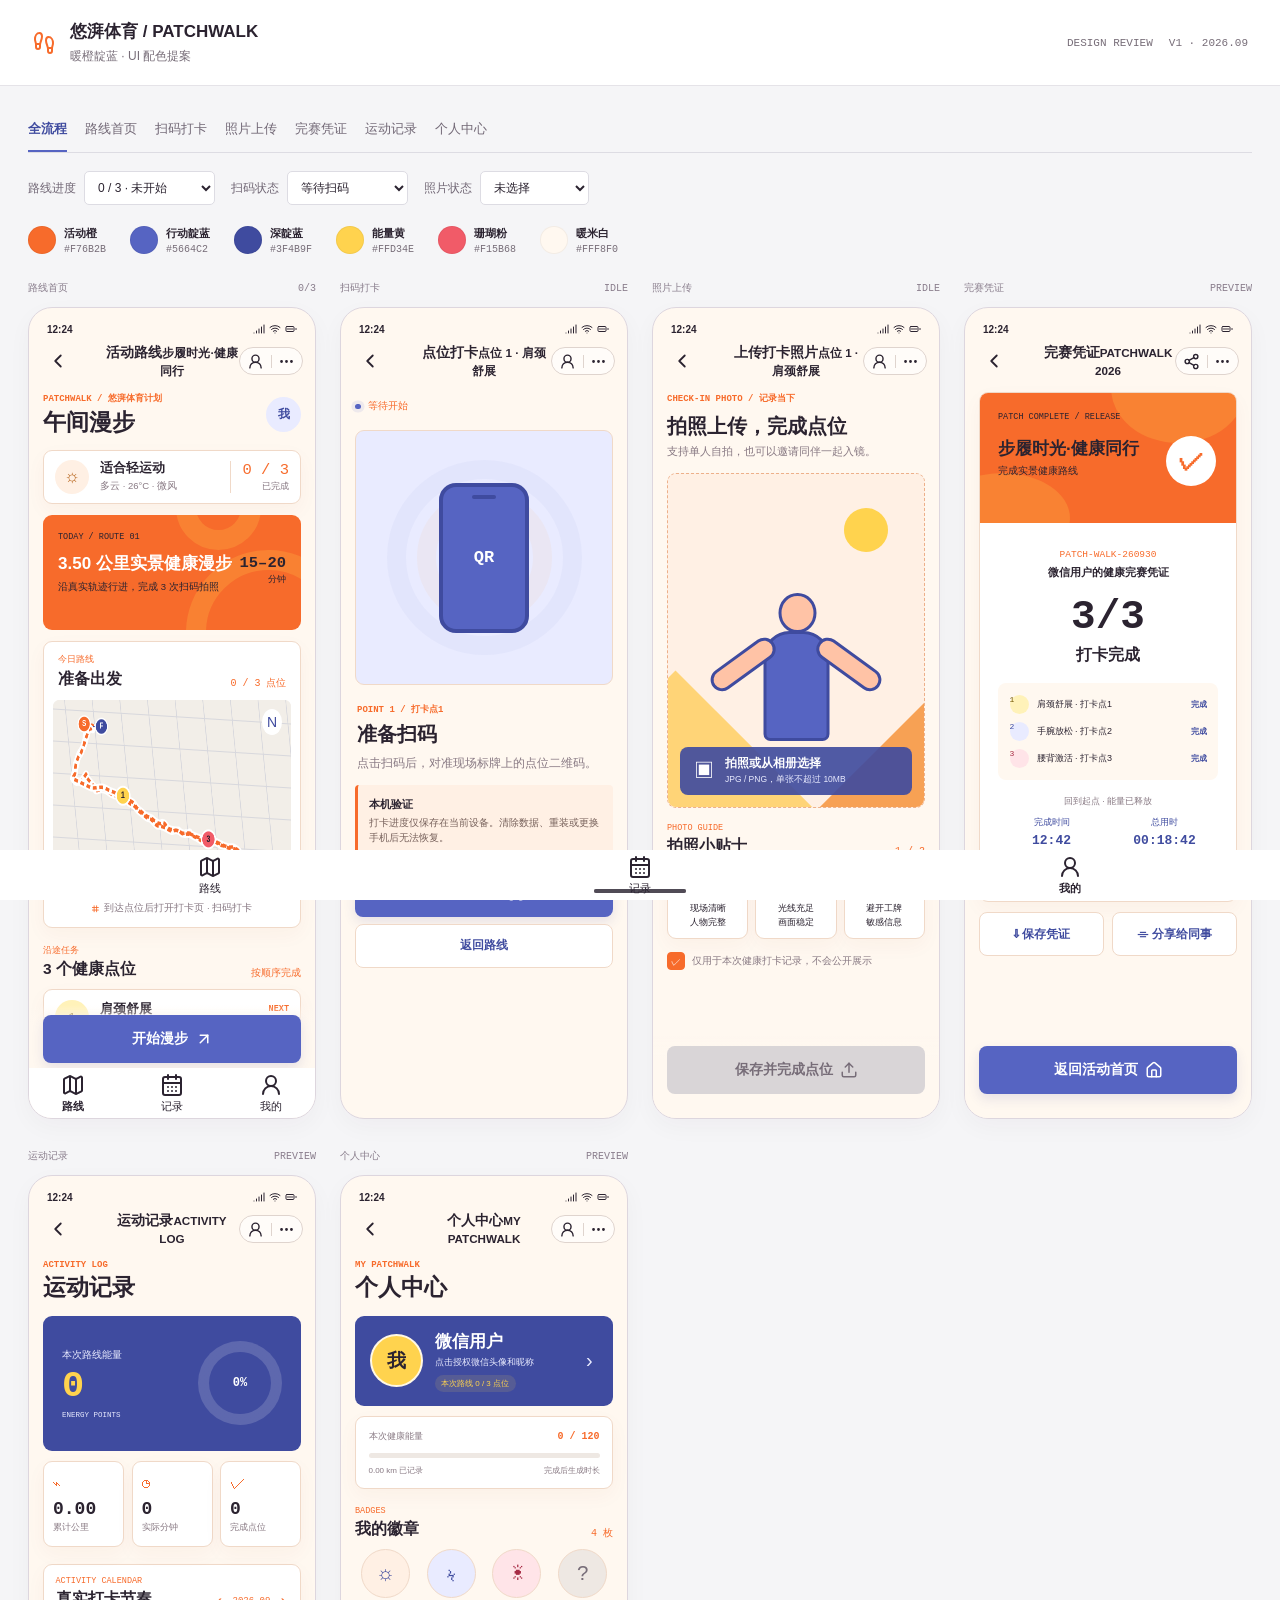
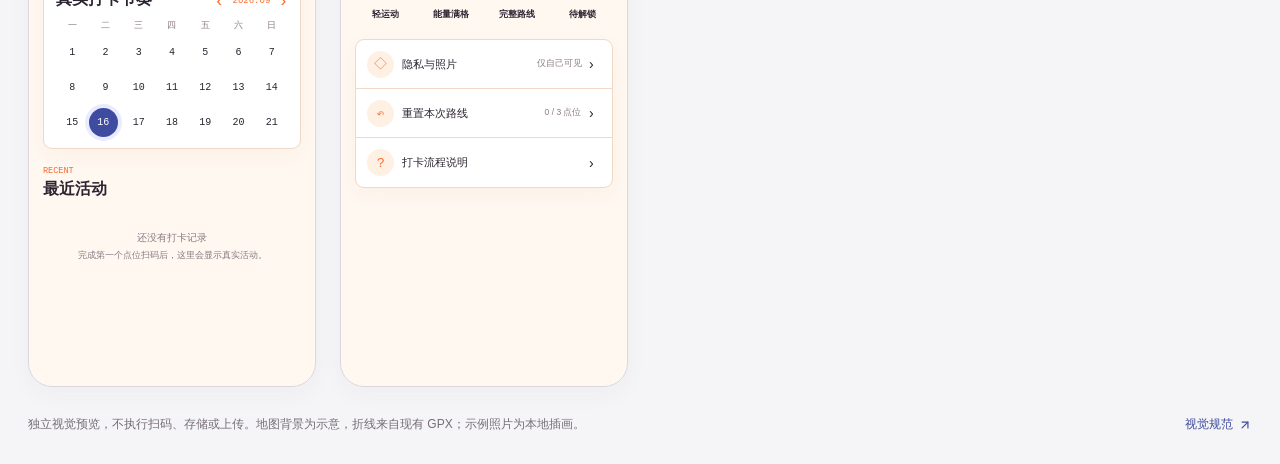
==== specs/003-warm-orange-indigo-theme/preview/index.html @ 73e2883b "feat: update health walk branding UI and check-in flow Migrate the mini program AppID and cloud envi" ====
<!doctype html>
<html lang="zh-CN">
<head>
  <meta charset="UTF-8">
  <meta name="viewport" content="width=device-width, initial-scale=1">
  <meta name="color-scheme" content="light">
  <title>悠湃体育 · 暖橙靛蓝 UI 设计预览</title>
  <style>.snapshot {
  --ink: #2b2330;
  --deep: #3f4b9f;
  --primary: #5664c2;
  --orange: #f76b2b;
  --orange-bright: #ff922e;
  --yellow: #ffd34e;
  --coral: #f15b68;
  --lavender: #e9ebff;
  --peach: #fff0e4;
  --paper: #fff8f0;
  --white: #ffffff;
  --line: #f0d9c8;
  --muted: #887983;
  --disabled: #d9d5d7;
  min-height: 100%;
  color: var(--ink);
  background: var(--paper);
  font-family: -apple-system, BlinkMacSystemFont, "PingFang SC", "Microsoft YaHei", sans-serif;
  font-size: 14px;
}

view, text, button, image, input { box-sizing: border-box; }
button::after { border: 0; }

.page { min-height: 100vh; padding: 14px 14px calc(20px + env(safe-area-inset-bottom)); }
.page.with-fixed-action { padding-bottom: calc(77px + env(safe-area-inset-bottom)); }
.eyebrow { display: block; color: var(--orange); font-family: monospace; font-size: 9px; font-weight: 600; letter-spacing: 0; }
.page-title { margin-top: 4px; font-size: 23px; font-weight: 800; line-height: 1.2; }
.section-head { display: flex; align-items: flex-end; justify-content: space-between; margin: 17px 0 9px; }
.section-kicker { display: block; color: var(--orange); font-family: monospace; font-size: 8.5px; }
.section-title { display: block; margin-top: 2.5px; font-size: 15.5px; font-weight: 800; }
.section-side { color: var(--orange); font-family: monospace; font-size: 10px; }
.card { border: 0.5px solid var(--line); border-radius: 9px; background: var(--white); box-shadow: 0 7px 20px rgba(63, 75, 159, .08); }
.primary-button { display: flex; align-items: center; justify-content: center; gap: 7px; min-height: 48px; padding: 0 15px; border: 0; border-radius: 8px; color: #fff; background: var(--deep); font-size: 13.5px; font-weight: 700; line-height: 1; box-shadow: 0 7.5px 17.5px rgba(63, 75, 159, .18); }
.primary-button[disabled] { color: #9a9296; background: var(--disabled); box-shadow: none; }
.primary-button .arrow { font-size: 17px; font-weight: 400; }
.secondary-button { display: flex; align-items: center; justify-content: center; gap: 5px; min-height: 44px; border: 0.5px solid var(--line); border-radius: 8px; color: var(--ink); background: #fff; font-size: 11.5px; font-weight: 600; }
.fixed-action { position: fixed; z-index: 20; right: 0; bottom: 0; left: 0; padding: 10px 14px calc(10px + env(safe-area-inset-bottom)); background: linear-gradient(rgba(255,248,240,0), var(--paper) 28%); }
.tag { display: inline-flex; align-items: center; min-height: 19px; padding: 0 8px; border-radius: 10px; color: var(--orange); background: var(--peach); font-size: 9px; font-weight: 600; }
.mono { font-family: monospace; letter-spacing: 0; }
.muted { color: var(--muted); }
.divider { height: 0.5px; background: var(--line); }

.sheet-mask { position: fixed; z-index: 80; inset: 0; background: rgba(43, 35, 48, .5); }
.bottom-sheet { position: fixed; z-index: 90; right: 0; bottom: 0; left: 0; padding: 11px 17px calc(17px + env(safe-area-inset-bottom)); border-radius: 19px 19px 0 0; background: #fff; text-align: center; animation: sheet-up .25s ease-out; }
@keyframes sheet-up { from { transform: translateY(100%); } to { transform: translateY(0); } }
.sheet-handle { width: 41px; height: 4px; margin: 0 auto 13px; border-radius: 4px; background: var(--line); }
.sheet-title { display: block; margin-top: 7px; font-size: 19.5px; font-weight: 800; }
.sheet-copy { display: block; max-width: 290px; margin: 6px auto 14px; color: var(--muted); font-size: 11px; line-height: 1.65; }
.sheet-link { display: inline-block; margin-top: 12px; color: var(--orange); font-size: 10px; text-decoration: underline; }

.nav-placeholder { display: inline-block; width: 22px; height: 22px; }
.status-pill { display: inline-flex; align-items: center; gap: 4px; min-height: 19px; padding: 0 7px; border-radius: 10px; color: var(--orange); background: var(--peach); font-size: 9px; }
.status-dot { width: 5.5px; height: 5.5px; border-radius: 50%; background: var(--yellow); box-shadow: 0 0 0 3.5px rgba(255,211,78,.2); }

.route-page { padding-top: 9px; }
.route-heading { display: flex; align-items: center; justify-content: space-between; }
.route-heading .page-title { display: block; }
.profile-dot { overflow: hidden; width: 35px; height: 35px; display: flex; align-items: center; justify-content: center; border-radius: 50%; color: var(--deep); background: var(--lavender); font-size: 12px; font-weight: 800; }
.profile-dot image { width: 100%; height: 100%; }
.weather { display: grid; grid-template-columns: 36px 1fr auto; gap: 9px; align-items: center; margin-top: 13px; padding: 9px 11px; }
.weather-symbol { width: 34px; height: 34px; display: flex; align-items: center; justify-content: center; border-radius: 50%; color: #b8661d; background: var(--peach); font-size: 17.5px; }
.weather-copy text { display: block; }
.weather-copy text:first-child { font-size: 12.5px; font-weight: 700; }
.weather-copy text:last-child { margin-top: 2.5px; color: var(--muted); font-size: 9.5px; }
.weather-score { padding-left: 11px; border-left: 0.5px solid var(--line); text-align: right; }
.weather-score text { display: block; }
.weather-score text:first-child { color: var(--orange); font-family: monospace; font-size: 15.5px; }
.weather-score text:last-child { margin-top: 2px; color: var(--muted); font-size: 8.5px; }
.challenge { position: relative; overflow: hidden; min-height: 98px; display: flex; justify-content: space-between; margin-top: 11px; padding: 17px 15px; border-radius: 9px; color: #fff; background: var(--orange); }
.challenge-copy { position: relative; z-index: 2; }
.challenge-code { display: block; color: var(--yellow); font-size: 8.5px; }
.challenge-title { display: block; margin-top: 10px; font-size: 17px; font-weight: 800; }
.challenge-desc { display: block; margin-top: 4.5px; color: #fff0e4; font-size: 9.5px; }
.challenge-time { position: relative; z-index: 2; padding-top: 22px; text-align: right; }
.challenge-time text { display: block; }
.challenge-time text:first-child { color: var(--yellow); font-family: monospace; font-size: 15.5px; font-weight: 600; }
.challenge-time text:last-child { margin-top: 2.5px; color: #fff0e4; font-size: 8.5px; }
.challenge-ring { position: absolute; border: 20px solid rgba(255,211,78,.18); border-radius: 50%; }
.ring-one { right: -50px; bottom: -85px; width: 165px; height: 165px; }
.ring-two { right: 40px; top: -50px; width: 85px; height: 85px; }
.route-card { overflow: hidden; margin-top: 11px; }
.route-card-head { display: flex; align-items: flex-end; justify-content: space-between; padding: 12.5px 13.5px 10px; }
.route-card-title { display: block; margin-top: 2.5px; font-size: 15.5px; font-weight: 800; }
.map { overflow: hidden; height: 190px; margin: 0 9px; border-radius: 6.5px; background: #f1edf5; }
.map-hint { display: flex; align-items: center; justify-content: center; gap: 5.5px; padding: 11px; color: var(--muted); font-size: 9.5px; }
.scan-icon { color: var(--orange); font-size: 13.5px; }
.demo-link { color: var(--orange); font-size: 10px; }
.station-list { display: grid; gap: 8px; }
.station-card { display: grid; grid-template-columns: 36px 1fr auto; gap: 9px; align-items: center; padding: 10px 11px; box-shadow: none; }
.station-card.locked { opacity: .48; }
.station-number { width: 34px; height: 34px; display: flex; align-items: center; justify-content: center; border-radius: 50%; color: var(--ink); background: var(--yellow); font-family: monospace; font-size: 10.5px; }
.station-card.done .station-number { color: #fff; background: var(--deep); }
.endpoint-card .station-number { color: var(--deep); background: var(--lavender); }
.station-copy { min-width: 0; }
.station-copy text { overflow-wrap: break-word; }
.station-copy text, .station-meta text { display: block; }
.station-copy text:first-child { font-size: 13px; font-weight: 700; }
.station-copy text:last-child { margin-top: 3px; color: var(--muted); font-size: 9px; }
.station-meta { text-align: right; }
.station-meta text:first-child { color: var(--orange); font-family: monospace; font-size: 8.5px; font-weight: 600; }
.station-meta text:last-child { margin-top: 3.5px; color: var(--muted); font-size: 8.5px; }

.checkin-page { display: flex; min-height: 100vh; flex-direction: column; padding-top: 17px; }
.status-line { display: flex; align-items: center; gap: 7px; color: var(--orange); font-size: 9.5px; }
.status-dot.active { background: var(--primary); box-shadow: 0 0 0 3.5px rgba(86,100,194,.16); animation: pulse 1.2s ease-in-out infinite; }
.status-dot.success { background: var(--deep); }
.status-dot.error { background: var(--coral); box-shadow: 0 0 0 3.5px rgba(241,91,104,.13); }
@keyframes pulse { 50% { opacity: .45; transform: scale(.8); } }
.reader { position: relative; height: 255px; display: flex; align-items: center; justify-content: center; margin-top: 17px; overflow: hidden; border: 0.5px solid var(--line); border-radius: 9px; background: var(--lavender); }
.reader-ring { position: absolute; border: 19px solid rgba(86,100,194,.14); border-radius: 50%; animation: scan 1.8s ease-in-out infinite; }
.ring-a { width: 195px; height: 195px; }
.ring-b { width: 135px; height: 135px; border-color: rgba(247,107,43,.2); animation-delay: .35s; }
@keyframes scan { 50% { opacity: .35; transform: scale(.9); } }
.reader-phone { position: relative; z-index: 2; width: 90px; height: 150px; display: flex; align-items: center; justify-content: center; border: 4.5px solid var(--ink); border-radius: 17px; color: #fff; background: var(--primary); font-family: monospace; font-size: 17px; font-weight: 700; }
.reader-speaker { position: absolute; top: 8.5px; width: 24px; height: 3.5px; border-radius: 3px; background: var(--ink); }
.reader-tag { position: absolute; z-index: 3; right: 38px; bottom: 42px; width: 58px; height: 47px; display: flex; align-items: center; justify-content: center; border: 3px solid var(--deep); border-radius: 7px; color: var(--ink); background: var(--yellow); font-family: monospace; font-size: 10px; font-weight: 700; transform: rotate(6deg); }
.reader-success { background: var(--lavender); }
.reader-success .reader-phone { color: #fff; background: var(--deep); }
.reader-error { background: #fff0ec; }
.reader-error .reader-phone { background: var(--coral); }
.reader-error .reader-ring { border-color: rgba(241,91,104,.14); animation: none; }
.reader-idle .reader-ring { opacity: .45; animation: none; }
.reader-qr { background: #edf1fb; }
.reader-qr .reader-phone { background: var(--primary); }
.reader-qr .reader-tag { color: var(--ink); background: var(--yellow); }
.result-copy { padding: 18px 2px 11px; }
.result-title, .result-message { display: block; }
.result-title { margin-top: 5px; font-size: 20px; font-weight: 800; line-height: 1.3; }
.result-message { margin-top: 7px; color: var(--muted); font-size: 11.5px; line-height: 1.7; }
.assurance-note { display: grid; gap: 3.5px; margin-top: auto; padding: 11px; border-left: 3.5px solid var(--primary); border-radius: 4px; background: var(--lavender); color: #596080; font-size: 9.5px; line-height: 1.55; }
.assurance-note .note-title { color: var(--ink); font-size: 11px; font-weight: 700; }
.checkin-actions { display: grid; gap: 7px; margin-top: 12px; }

.upload-page { padding-top: 9px; }
.upload-title, .upload-copy { display: block; }
.upload-title { margin-top: 8px; font-size: 20px; font-weight: 800; }
.upload-copy { margin: 5px 0 14px; color: var(--muted); font-size: 10.5px; }
.photo-stage { position: relative; overflow: hidden; height: 335px; border: 1px dashed #e5ae8d; border-radius: 9px; background: var(--peach); }
.photo-preview { width: 100%; height: 100%; }
.photo-sun { position: absolute; top: 34px; right: 36px; width: 44px; height: 44px; border-radius: 50%; background: var(--yellow); }
.photo-mountain { position: absolute; width: 225px; height: 225px; background: #f6b27e; transform: rotate(45deg); }
.mountain-one { left: -105px; bottom: -135px; }
.mountain-two { right: -125px; bottom: -155px; background: #e97848; }
.photo-person { position: absolute; z-index: 3; left: 50%; bottom: 64px; width: 85px; height: 150px; transform: translateX(-50%); }
.photo-head { position: absolute; z-index: 2; top: 0; left: 25px; width: 37.5px; height: 40px; border: 3.5px solid var(--ink); border-radius: 50%; background: #ffc3a6; }
.photo-body { position: absolute; top: 38px; left: 10px; width: 66px; height: 110px; border: 3.5px solid var(--ink); border-radius: 26px 26px 7px 7px; background: var(--orange); }
.photo-arm { position: absolute; z-index: 3; top: 60px; width: 75px; height: 22.5px; border: 3.5px solid var(--ink); border-radius: 15px; background: #ffc3a6; }
.photo-arm.left { right: 58px; transform: rotate(-36deg); }.photo-arm.right { left: 58px; transform: rotate(36deg); }
.camera-prompt { position: absolute; z-index: 6; right: 12px; bottom: 12px; left: 12px; display: grid; grid-template-columns: 36px 1fr; gap: 8px; align-items: center; padding: 9.5px 11px; border-radius: 8px; color: #fff; background: rgba(63,75,159,.93); }
.camera-icon { font-size: 19.5px; text-align: center; }
.camera-prompt text { display: block; }
.camera-prompt view text:first-child { font-size: 11.5px; font-weight: 700; }
.camera-prompt view text:last-child { margin-top: 2.5px; color: #e9ebff; font-size: 8.5px; }
.change-photo { position: absolute; right: 10px; bottom: 10px; padding: 6px 9px; border-radius: 12px; color: #fff; background: rgba(43,35,48,.84); font-size: 9px; }
.tips-head { margin-top: 15px; }
.photo-tips { display: grid; grid-template-columns: repeat(3, 1fr); gap: 7px; }
.photo-tips .card { padding: 9px 4px; text-align: center; box-shadow: none; }
.photo-tips text { display: block; font-size: 9px; line-height: 1.5; }
.tip-symbol { margin-bottom: 4px; color: var(--orange); font-size: 15px !important; }
.privacy-row { display: flex; align-items: center; gap: 7px; margin-top: 13px; color: var(--muted); font-size: 9.5px; }
.checkbox { width: 18px; height: 18px; display: flex; align-items: center; justify-content: center; border: 1px solid var(--orange); border-radius: 4px; color: #fff; font-size: 10px; }
.checkbox.checked { background: var(--orange); }
.success-mark { width: 64px; height: 64px; display: flex; align-items: center; justify-content: center; margin: 4px auto 13.5px; border-radius: 50%; color: #fff; background: var(--deep); box-shadow: 0 0 0 9.5px var(--lavender); font-size: 32px; font-weight: 700; }
.storage-notice { display: block; margin: -7px 0 12px; color: var(--deep); font-size: 9.5px; font-weight: 600; }
.success-track { overflow: hidden; height: 6.5px; margin: 0 0 15px; border-radius: 4px; background: #ece8e8; }
.success-track view { height: 100%; background: linear-gradient(90deg, var(--primary), var(--yellow)); transition: width .4s ease; }

.certificate-page { padding-top: 9px; }
.certificate { overflow: hidden; }
.certificate-top { position: relative; overflow: hidden; min-height: 130px; padding: 19px 18px; color: #fff; background: var(--orange); }
.certificate-code { position: relative; z-index: 2; display: block; color: var(--yellow); font-size: 8.5px; }
.certificate-title { position: relative; z-index: 2; display: block; margin-top: 15px; font-size: 17px; font-weight: 800; }
.certificate-subtitle { position: relative; z-index: 2; display: block; margin-top: 4.5px; color: #fff0e4; font-size: 9.5px; }
.complete-seal { position: absolute; z-index: 2; top: 42.5px; right: 20px; width: 50px; height: 50px; display: flex; align-items: center; justify-content: center; border-radius: 50%; color: var(--orange); background: #fff; font-size: 26.5px; font-weight: 700; }
.decor { position: absolute; border-radius: 50%; background: rgba(255,211,78,.2); }
.decor-one { left: -45px; bottom: -40px; width: 135px; height: 90px; }.decor-two { right: -10px; top: -60px; width: 135px; height: 110px; }
.certificate-body { padding: 21px 18px 13.5px; text-align: center; }
.certificate-id { color: var(--orange); font-size: 9.5px; }
.certificate-participant { display: block; color: var(--indigo); font-size: 8.5px; line-height: 1.6; overflow-wrap: anywhere; }
.certificate-owner { display: block; margin-top: 6px; font-size: 10.5px; font-weight: 700; }
.score { margin: 17px 0; }
.score text { display: block; }
.score text:first-child { font-family: monospace; font-size: 41px; font-weight: 600; line-height: 1; }
.score text:last-child { margin-top: 7px; font-size: 15.5px; font-weight: 800; }
.certificate-stations { display: grid; gap: 7.5px; padding: 11.5px; border-radius: 8px; background: var(--lavender); text-align: left; }
.certificate-stations > view { display: grid; grid-template-columns: 20px 1fr auto; gap: 7px; align-items: center; font-size: 9px; }
.station-dot { width: 19.5px; height: 19.5px; display: flex; align-items: center; justify-content: center; border-radius: 50%; color: var(--ink); background: var(--yellow); font-family: monospace; font-size: 8px; }
.certificate-stations > view > text:last-child { color: var(--deep); font-size: 8px; font-weight: 700; }
.certificate-note { display: block; margin: 16.5px 0 7.5px; color: var(--muted); font-size: 8.5px; }
.certificate-meta { display: grid; grid-template-columns: repeat(2, minmax(0, 1fr)); gap: 6px; color: var(--deep); font-size: 9px; }
.certificate-meta > text { min-width: 0; }
.certificate-meta > text > text { display: block; margin-top: 4px; overflow-wrap: anywhere; font-family: monospace; font-size: 13px; font-weight: 700; }
.certificate-footer { margin-top: 14.5px; padding-top: 11px; border-top: 0.5px solid var(--line); color: #958b91; font-size: 7px; }
.certificate-actions { display: grid; grid-template-columns: 1fr 1fr; gap: 8px; margin-top: 10px; }
.back-home { margin-top: 9px; }
.empty-certificate { padding: 50px 25px; text-align: center; }
.empty-icon { width: 60px; height: 60px; display: flex; align-items: center; justify-content: center; margin: 0 auto 15px; border-radius: 50%; color: var(--orange); background: var(--peach); font-size: 26.5px; }
.empty-certificate text { display: block; }
.empty-certificate > text:nth-child(2) { font-size: 17.5px; font-weight: 800; }
.empty-certificate > text:last-child { margin-top: 6.5px; color: var(--muted); font-size: 10.5px; line-height: 1.7; }
.certificate-canvas { position: fixed; z-index: -1; left: -1000px; top: 0; width: 375px; height: 550px; opacity: 0; pointer-events: none; }

.records-page { padding-top: 9px; }
.page-title { display: block; }
.week-summary { min-height: 135px; display: flex; align-items: center; justify-content: space-between; margin-top: 14px; padding: 19px; border-radius: 9px; color: #fff; background: var(--deep); }
.summary-copy text { display: block; }
.summary-copy text:first-child { color: #e9ebff; font-size: 10px; }
.summary-copy text:nth-child(2) { margin: 3.5px 0; color: var(--yellow); font-family: monospace; font-size: 37px; font-weight: 600; }
.summary-copy text:last-child { color: #d9dcff; font-size: 7.5px; }
.energy-ring { width: 84px; height: 84px; display: flex; align-items: center; justify-content: center; border-radius: 50%; background: conic-gradient(var(--yellow) var(--percent), rgba(255,255,255,.16) 0); }
.energy-ring view { width: 62px; height: 62px; display: flex; align-items: center; justify-content: center; border-radius: 50%; background: var(--deep); }
.energy-ring text { font-family: monospace; font-size: 12px; font-weight: 600; }
.metric-grid { display: grid; grid-template-columns: repeat(3, 1fr); gap: 7.5px; margin: 10px 0 17px; }
.metric-grid .card { min-width: 0; padding: 12px 9px; box-shadow: none; }
.metric-grid text { display: block; }
.metric-icon { color: var(--orange); font-size: 16px; }
.metric-value { margin: 7px 0 3px; font-size: 18px; font-weight: 600; }
.metric-label { color: var(--muted); font-size: 8.5px; }
.calendar { padding: 11.5px; box-shadow: none; }
.calendar-head { margin: 0 0 10px; }
.calendar-nav { display: flex; align-items: center; gap: 9px; color: var(--orange); font-family: monospace; font-size: 9px; }
.calendar-nav text:first-child, .calendar-nav text:last-child { font-size: 17px; line-height: 1; }.calendar-nav .disabled { color: #d5cfd0; }
.week-labels, .week-days { display: grid; grid-template-columns: repeat(7, 1fr); align-items: center; text-align: center; }
.week-labels text { color: var(--muted); font-size: 8.5px; }
.day-cell { position: relative; min-height: 29px; display: flex; align-items: center; justify-content: center; margin-top: 6px; border-radius: 50%; font-family: monospace; font-size: 10px; }.day-cell.muted { color: transparent; }
.day-cell.today { width: 29px; color: #fff; background: var(--deep); box-shadow: 0 0 0 4.5px var(--lavender); }.day-cell.active::after { content: ''; position: absolute; bottom: 2.5px; width: 3.5px; height: 3.5px; border-radius: 50%; background: var(--yellow); }
.empty-history { padding: 22.5px 0; color: var(--muted); text-align: center; }.empty-history text { display: block; font-size: 10px; }.empty-history text:last-child { margin-top: 4.5px; font-size: 8.5px; }
.history-list { display: grid; }
.history-item { display: grid; grid-template-columns: 38px 1fr auto; gap: 9px; align-items: center; padding: 10px 0; border-bottom: 0.5px solid var(--line); }
.history-date { width: 36px; height: 41px; display: flex; flex-direction: column; align-items: center; justify-content: center; border-radius: 6.5px; background: var(--peach); }
.history-date text:first-child { font-family: monospace; font-size: 14.5px; font-weight: 600; }.history-date text:last-child { color: var(--orange); font-family: monospace; font-size: 7px; }
.history-copy text { display: block; }.history-copy text:first-child { font-size: 11.5px; font-weight: 700; }.history-copy text:last-child { margin-top: 3.5px; color: var(--muted); font-size: 8.5px; }
.history-status { color: var(--deep); font-size: 8.5px; }

.profile-page { padding-top: 9px; }
.page-title { display: block; }
.profile-hero { display: flex; gap: 11.5px; align-items: center; min-height: 83px; margin-top: 14px; padding: 14px 15px; border-radius: 9px; color: #fff; background: var(--deep); }
.profile-avatar { overflow: hidden; flex: 0 0 53px; width: 53px; min-width: 53px; max-width: 53px; height: 53px; display: flex; align-items: center; justify-content: center; border: 2px solid rgba(255,255,255,.85); border-radius: 50%; color: var(--ink); background: var(--yellow); font-size: 18.5px; font-weight: 800; }
.profile-avatar image { width: 100%; height: 100%; }
.profile-copy { flex: 1; min-width: 0; }
.profile-copy text { display: block; }
.profile-copy > text:first-child { font-size: 17px; font-weight: 800; }
.profile-edit { overflow: hidden; margin-top: 3.5px; color: #d9dcff; font-size: 9px; text-overflow: ellipsis; white-space: nowrap; }
.route-status { display: inline-block !important; width: auto; margin-top: 6px; padding: 3px 6.5px; border-radius: 10px; color: var(--yellow); background: rgba(255,211,78,.14); font-size: 8px; }
.profile-hero > .chevron { flex: 0 0 12px; color: #c5c8ed; font-size: 20px; }
.level-card { margin-top: 10px; padding: 12.5px; box-shadow: none; }
.level-head, .level-foot { display: flex; justify-content: space-between; align-items: center; }
.level-head text:first-child { color: var(--muted); font-size: 9px; }.level-head text:last-child { color: var(--orange); font-size: 10px; font-weight: 600; }
.level-track { overflow: hidden; height: 5.5px; margin: 10px 0 6.5px; border-radius: 3px; background: #ece8e8; }
.level-track view { width: 85%; height: 100%; background: linear-gradient(90deg, var(--primary), var(--yellow)); }
.level-foot { color: var(--muted); font-size: 8px; }
.badge-grid { display: grid; grid-template-columns: repeat(4, 1fr); gap: 7.5px; }
.badge-grid > view { text-align: center; }
.badge { width: 49px; height: 49px; display: flex; align-items: center; justify-content: center; margin: 0 auto 6.5px; border: 0.5px solid #ead5c7; border-radius: 50%; color: var(--deep); background: var(--peach); font-size: 20.5px; }
.badge.blue { color: var(--deep); background: var(--lavender); }.badge.coral { color: #c44c5e; background: #ffe1e3; }.badge.locked { color: #989094; background: #ebe8e8; }
.badge.is-locked { opacity: .45; }
.badge-grid text { font-size: 8.5px; font-weight: 600; }
.settings-list { overflow: hidden; margin-top: 18px; box-shadow: none; }
.settings-list > view { display: grid; grid-template-columns: 29px 1fr auto 12.5px; gap: 7.5px; align-items: center; min-height: 49px; padding: 6.5px 11px; border-bottom: 0.5px solid var(--line); }
.settings-list > view:last-child { border-bottom: 0; }
.setting-icon { width: 27px; height: 27px; display: flex; align-items: center; justify-content: center; border-radius: 50%; color: var(--orange); background: var(--peach); font-size: 13px; }
.settings-list > view > text:nth-child(2) { font-size: 11px; }.settings-list > view > text:nth-child(3) { color: var(--muted); font-size: 8.5px; }
</style>
  <style>* { box-sizing: border-box; }
html, body { margin: 0; background: #f5f5f7; color: #2b2330; font: 14px -apple-system, BlinkMacSystemFont, "PingFang SC", "Microsoft YaHei", sans-serif; letter-spacing: 0; }
button, select { font: inherit; cursor: pointer; }
button { margin: 0; }
button:disabled { cursor: not-allowed; }
button:focus-visible, a:focus-visible, select:focus-visible { outline: 3px solid #5664c2; outline-offset: 3px; }
[hidden] { display: none !important; }
.review-header { display: flex; justify-content: space-between; align-items: center; padding: 20px 32px; background: #fff; border-bottom: 1px solid #e5e3e8; }
.review-brand { display: flex; gap: 14px; align-items: center; }
.review-brand > svg { width: 24px; height: 24px; color: #f76b2b; }
.review-brand strong, .review-brand span { display: block; }
.review-brand strong { font-size: 17px; }
.review-brand span { margin-top: 5px; font-size: 12px; color: #776d78; }
.review-meta { display: flex; gap: 16px; color: #776d78; font: 11px monospace; }
.review-main { max-width: 1680px; margin: auto; padding: 24px 28px 30px; }
.review-controls { display: grid; gap: 18px; }
.page-picker { display: flex; flex-wrap: wrap; gap: 8px 18px; border-bottom: 1px solid #dddce3; }
.page-picker button { padding: 10px 0 12px; border: 0; border-bottom: 2px solid transparent; background: transparent; color: #726876; font-size: 13px; }
.page-picker button[aria-pressed="true"] { color: #3f4b9f; border-bottom-color: #5664c2; font-weight: 700; }
.review-fields { display: flex; gap: 16px; flex-wrap: wrap; }
.review-fields label { display: flex; align-items: center; gap: 8px; font-size: 12px; color: #726876; }
.review-fields select { min-height: 34px; padding: 6px 30px 6px 9px; border: 1px solid #dddce3; border-radius: 5px; background: #fff; color: #2b2330; font-size: 12px; }
.swatches { display: flex; flex-wrap: wrap; gap: 14px 24px; padding: 21px 0 26px; }
.swatches > div { display: grid; grid-template-columns: 28px 1fr; column-gap: 8px; row-gap: 3px; }
.swatches span { grid-row: span 2; width: 28px; height: 28px; border-radius: 50%; border: 1px solid #0000000c; }
.swatches strong { font-size: 11px; font-weight: 600; }
.swatches code { font-size: 10px; color: #776d78; }
.screens { display: grid; grid-template-columns: repeat(4, minmax(0, 1fr)); gap: 30px 24px; align-items: start; }
.screens.single { grid-template-columns: minmax(0, 375px); justify-content: center; }
.screen-title { display: flex; align-items: center; justify-content: space-between; margin: 0 0 12px; font-size: 13px; }
.screen-title span { color: #897d8c; font: 10px monospace; }
.device { position: relative; isolation: isolate; transform: translateZ(0); height: 812px; overflow: hidden; border: 1px solid #ddd6de; border-radius: 24px; box-shadow: 0 8px 24px #30263909; background: #fff8f0; }
.snapshot {
  --ink: #2b2330; --deep: #3f4b9f; --primary: #5664c2; --orange: #f76b2b; --orange-bright: #ff922e; --yellow: #ffd34e; --coral: #f15b68;
  --lavender: #e9ebff; --peach: #fff0e4; --paper: #fff8f0; --white: #fff; --line: #f0d9c8; --muted: #887983; --disabled: #d9d5d7;
  /* Preview aliases let the unchanged source WXSS render with the proposed colors. */
  --green: var(--primary); --lime: var(--yellow); --lime-soft: #fff2b9; --mint: var(--lavender); --blue: var(--primary); --cream: var(--peach);
  min-height: 0; height: 100%; font-size: 14px;
}
.snapshot view { display: block; }
.snapshot text { display: inline; }
.snapshot svg { display: block; width: 18px; height: 18px; flex-shrink: 0; }
.snapshot button { font-family: inherit; }
.system-bar { height: 31px; padding: 11px 18px 0; display: flex; justify-content: space-between; align-items: center; font-size: 10px; font-weight: 700; }
.system-icons { display: flex; gap: 4px; }
.system-icons svg { width: 12px; height: 12px; }
.native-nav { height: 44px; display: grid; grid-template-columns: 64px 1fr 64px; align-items: center; padding: 0 12px; background: var(--paper); }
.native-nav > strong { font-size: 14px; text-align: center; }
.nav-back { display: flex; align-items: center; width: 34px; height: 34px; border: 0; background: transparent; padding: 6px; color: var(--ink); }
.wx-capsule { display: flex; align-items: center; justify-content: space-evenly; height: 28px; border: 1px solid #dfd4ce; border-radius: 20px; background: #ffffffa0; }
.wx-capsule span { width: 1px; height: 13px; background: #dfd4ce; }
.wx-capsule svg { width: 17px; height: 17px; }
.screen-body { height: calc(100% - 75px); overflow: auto; scrollbar-width: none; }
.screen-body::-webkit-scrollbar { display: none; }
.snapshot .page { min-height: 0; padding-bottom: 42px; }
.snapshot .with-fixed-action { padding-bottom: 126px; }
.snapshot .checkin-page { min-height: 690px; }
.snapshot .route-heading, .snapshot .weather-copy, .snapshot .weather-score, .snapshot .challenge, .snapshot .challenge-copy, .snapshot .challenge-time, .snapshot .route-card-head,
.snapshot .map-hint, .snapshot .section-head, .snapshot .station-card, .snapshot .reader, .snapshot .reader-phone, .snapshot .reader-tag, .snapshot .status-line, .snapshot .checkin-actions,

.snapshot .camera-prompt, .snapshot .photo-tips, .snapshot .privacy-row, .snapshot .checkbox, .snapshot .success-mark, .snapshot .assurance-note,
.snapshot .certificate-stations, .snapshot .certificate-stations > view, .snapshot .certificate-meta, .snapshot .certificate-actions, .snapshot .complete-seal,
.snapshot .week-summary, .snapshot .energy-ring, .snapshot .energy-ring view, .snapshot .metric-grid, .snapshot .calendar-nav, .snapshot .week-labels, .snapshot .week-days,
.snapshot .day-cell, .snapshot .history-item, .snapshot .history-date, .snapshot .profile-hero, .snapshot .profile-avatar, .snapshot .level-head, .snapshot .level-foot,
.snapshot .badge-grid, .snapshot .badge, .snapshot .settings-list > view, .snapshot .setting-icon { display: revert-layer; }
/* Native custom elements have no UA layout; explicit source display rules win. */
.snapshot .route-heading,.snapshot .profile-dot,.snapshot .weather-symbol,.snapshot .challenge,.snapshot .route-card-head,.snapshot .map-hint,.snapshot .section-head,
.snapshot .station-number,.snapshot .reader,.snapshot .reader-phone,.snapshot .reader-tag,.snapshot .status-line,
.snapshot .privacy-row,.snapshot .checkbox,.snapshot .success-mark,.snapshot .complete-seal,
.snapshot .week-summary,.snapshot .energy-ring,.snapshot .energy-ring view,.snapshot .calendar-nav,.snapshot .day-cell,.snapshot .history-date,.snapshot .profile-hero,
.snapshot .profile-avatar,.snapshot .level-head,.snapshot .level-foot,.snapshot .badge,.snapshot .setting-icon { display: flex; }
.snapshot .weather,.snapshot .station-card,.snapshot .checkin-actions,.snapshot .camera-prompt,.snapshot .photo-tips,.snapshot .assurance-note,
.snapshot .certificate-stations,.snapshot .certificate-stations > view,.snapshot .certificate-actions,.snapshot .metric-grid,.snapshot .week-labels,.snapshot .week-days,
.snapshot .history-item,.snapshot .badge-grid,.snapshot .settings-list > view { display: grid; }
.snapshot .certificate-meta { display: grid; grid-template-columns: repeat(2, minmax(0, 1fr)); gap: 6px; }
.snapshot .eyebrow,.snapshot .section-kicker,.snapshot .section-title,.snapshot .route-heading .page-title,.snapshot .page-title,.snapshot .challenge-code,
.snapshot .challenge-title,.snapshot .challenge-desc,.snapshot .challenge-time text,.snapshot .weather-copy text,.snapshot .weather-score text,
.snapshot .route-card-title,.snapshot .station-copy text,.snapshot .station-meta text,.snapshot .result-title,.snapshot .result-message,
.snapshot .upload-title,.snapshot .upload-copy,.snapshot .camera-prompt text,
.snapshot .photo-tips text,.snapshot .certificate-code,.snapshot .certificate-title,.snapshot .certificate-subtitle,.snapshot .certificate-owner,.snapshot .score text,
.snapshot .certificate-note,.snapshot .summary-copy text,.snapshot .metric-grid text,.snapshot .history-date text,.snapshot .history-copy text,
.snapshot .profile-copy text,.snapshot .empty-history text { display: block; }
.snapshot .card { box-shadow: 0 7px 20px #943d140a; }
.snapshot .primary-button { width: 100%; background: var(--primary); box-shadow: 0 5px 12px #3f4b9f20; line-height: 1.3; }
.snapshot .primary-button:disabled { background: var(--disabled); color: #776d78; box-shadow: none; }
.snapshot .secondary-button { width: 100%; color: var(--deep); }
.snapshot .fixed-action { position: absolute; right: 0; bottom: 0; left: 0; padding: 10px 14px 24px; background: linear-gradient(#fff8f000, var(--paper) 28%); }
.has-tabs .fixed-action { bottom: 43px; padding-bottom: 12px; }
.tab-bar { position: absolute; z-index: 30; bottom: 0; right: 0; left: 0; display: flex; gap: 10px; justify-content: space-around; height: 50px; background: #fff; border-top: 1px solid var(--line); }
.tab-bar button { flex: 1; border: 0; background: transparent; color: var(--muted); font-size: 11px; }
.tab-bar button.active { color: var(--deep); font-weight: 700; }
.home-indicator { position: absolute; z-index: 95; bottom: 7px; left: 50%; width: 92px; height: 4px; border-radius: 4px; background: #2b23304a; transform: translateX(-50%); pointer-events: none; }
.has-tabs .home-indicator { display: none; }
.snapshot .weather { grid-template-columns: 36px 1fr auto; gap: 9px; }
.snapshot .challenge { background: var(--orange); min-height: 115px; }
.snapshot .challenge-copy { min-width: 0; flex: 1; padding-right: 6px; }
.snapshot .challenge-title { max-width: 225px; line-height: 1.45; }
.snapshot .challenge-code { color: var(--ink); }
.snapshot .challenge-desc,.snapshot .challenge-time text:last-child { color: #2b2330; }
.snapshot .challenge-time { flex-shrink: 0; }
.snapshot .challenge-time text:first-child { color: var(--ink); }
.snapshot .challenge-ring { border-color: #ffd34e35; }
.snapshot .map { position: relative; background: #f2eee8; }
.route-canvas { display: block; width: 100%; height: 100%; }
.map-scale { position: absolute; bottom: 7px; left: 9px; font-size: 9px; color: #756d7c; }
.map-scale::before { content: ''; display: inline-block; width: 22px; height: 4px; border: 1px solid #756d7c; border-top: 0; margin-right: 4px; }
.map-north { position: absolute; right: 9px; top: 9px; padding: 5px; color: var(--deep); background: #fff; border-radius: 50%; }
.snapshot .station-card { grid-template-columns: 36px minmax(0, 1fr) auto; }
.snapshot .station-card:nth-child(1) .station-number { background: #fff2b9; color: #735807; }
.snapshot .station-card:nth-child(2) .station-number { background: var(--lavender); color: var(--deep); }
.snapshot .station-card:nth-child(3) .station-number { background: #ffe4e8; color: #a72b45; }
.snapshot .station-card.done .station-number { background: var(--deep); color: #fff; }
.snapshot .reader-qr { background: var(--lavender); }
.snapshot .reader-ring { border-color: #5664c21a; }
.snapshot .ring-b { border-color: #ff922e20; }
.snapshot .reader-qr .reader-phone { background: var(--primary); border-color: var(--deep); }
.snapshot .reader-speaker { background: var(--deep); }
.snapshot .reader-qr.reader-success { background: #fff2b9; }
.snapshot .reader-qr.reader-success .reader-phone { background: var(--deep); color: #fff; }
.snapshot .reader-qr.reader-error { background: #fff0f3; }
.snapshot .reader-qr.reader-error .reader-phone { background: var(--coral); color: var(--ink); }
.snapshot .reader-error .reader-ring { border-color: #f15b681a; }
.snapshot .reader-tag { background: var(--yellow); color: var(--ink); }
.snapshot .status-dot { background: var(--yellow); box-shadow: 0 0 0 3.5px #ffd34e26; }
.snapshot .status-dot.active { background: var(--primary); box-shadow: 0 0 0 3.5px #5664c21a; }
.snapshot .status-dot.success { background: var(--deep); box-shadow: 0 0 0 3.5px #5664c21a; }
.snapshot .status-dot.error { background: var(--coral); box-shadow: 0 0 0 3.5px #f15b681a; }
.snapshot .assurance-note { background: var(--peach); border-left-color: var(--orange); color: #77615b; }
.snapshot .body,.snapshot .photo-body { background: var(--primary); border-color: var(--deep); }
.snapshot .head,.snapshot .neck,.snapshot .arm,.snapshot .hand,.snapshot .photo-head,.snapshot .photo-arm { border-color: var(--deep); }
.snapshot .head::before { background: var(--deep); }
.snapshot .body::after { border-bottom-color: var(--coral); }
.snapshot .photo-stage { background: var(--peach); border-color: #edb08a; }
.snapshot .photo-mountain { background: #ffd477; }
.snapshot .mountain-two { background: #f7a154; }
.snapshot .camera-prompt { background: #3f4b9fe8; grid-template-columns: 25px 1fr; gap: 9px; }
.snapshot .camera-prompt view text:last-child { color: #e9ebff; }
.snapshot .change-photo { background: #3f4b9fe0; }
.snapshot .success-track,.snapshot .level-track { background: #eee8e3; }
.snapshot .success-track view,.snapshot .level-track view { background: var(--orange); }
.snapshot .certificate-top { background: var(--orange); color: var(--ink); }
.snapshot .certificate-code,.snapshot .certificate-subtitle { color: var(--ink); }
.snapshot .complete-seal { color: var(--orange); }
.snapshot .decor { background: #ffd34e38; }
.snapshot .certificate-stations { background: var(--paper); }
.snapshot .station-dot { color: #735807; background: #fff2b9; }
.snapshot .certificate-stations > view:nth-child(2) .station-dot { color: var(--deep); background: var(--lavender); }
.snapshot .certificate-stations > view:nth-child(3) .station-dot { color: #a72b45; background: #ffe4e8; }
.snapshot .certificate-footer { color: var(--muted); }
.snapshot .summary-copy text:first-child,.snapshot .summary-copy text:last-child,.snapshot .profile-edit { color: #e9ebff; }
.snapshot .route-status { color: var(--yellow); background: #ffd34e1f; }
.snapshot .profile-hero > .chevron { color: #e9ebff; }
.snapshot .badge { border-color: var(--line); }
.snapshot .badge.blue { color: var(--deep); background: var(--lavender); }
.snapshot .badge.coral { color: #a72b45; background: #ffe4e8; }
.snapshot .badge.locked { color: #776d78; background: #eee8e3; }
.snapshot .calendar-nav { gap: 8px; }
.snapshot .day-cell.today { box-shadow: 0 0 0 4px var(--lavender); }
.snapshot .settings-list > view { grid-template-columns: 27px minmax(0, 1fr) auto 12px; }
.snapshot .badge-grid { gap: 5px; }
.snapshot .sheet-mask,.snapshot .auth-mask { background: #2b233078; }
.snapshot .bottom-sheet { position: fixed; background: var(--white); }
.snapshot .sheet-copy { margin-bottom: 22px; }
.snapshot .station-list { display: grid; }
.snapshot .history-list { display: grid; }
.snapshot .empty-certificate .empty-icon { display: flex; }
.snapshot .empty-certificate > text { display: block; }
.snapshot .auth-sheet { position: absolute; bottom: 0; right: 0; left: 0; background: #fff; padding: 18px 20px 30px; border-radius: 20px 20px 0 0; }
.snapshot .auth-title { font-size: 18px; font-weight: 800; }
.snapshot .auth-copy { color: var(--muted); font-size: 11px; margin-top: 5px; }
.snapshot .profile-fields { display: flex; align-items: center; gap: 14px; margin: 16px 0; padding: 12px; border: 1px solid var(--line); border-radius: 7px; background: var(--paper); }
.snapshot .avatar-choice { display: flex; align-items: center; justify-content: center; width: 42px; height: 42px; border-radius: 50%; background: var(--lavender); color: var(--deep); }
.snapshot .nickname-label { font-size: 10px; color: var(--muted); }
.snapshot .nickname-value { font-size: 13px; font-weight: 700; margin-top: 4px; }
.review-footer { display: flex; justify-content: space-between; gap: 20px; align-items: center; padding-top: 28px; font-size: 12px; line-height: 1.6; color: #776d78; }
.review-footer a { display: flex; gap: 5px; align-items: center; white-space: nowrap; color: #3f4b9f; text-decoration: none; }
.review-footer svg { width: 14px; height: 14px; }
@media (max-width: 1279px) { .screens { grid-template-columns: repeat(3, minmax(0, 1fr)); } }
@media (max-width: 1020px) { .screens { grid-template-columns: repeat(2, minmax(0, 1fr)); } }
@media (max-width: 680px) {
  .review-header { padding: 16px; }
  .review-meta { display: none; }
  .review-main { padding: 16px 10px 24px; }
  .screens { grid-template-columns: minmax(0, 375px); justify-content: center; }
  .device { height: 812px; }
  .review-fields { display: grid; grid-template-columns: repeat(2, minmax(0, 1fr)); gap: 12px; }
  .review-fields label { display: grid; gap: 6px; }
  .review-fields select { width: 100%; font-size: 16px; }
  .review-footer { display: block; }
  .review-footer a { margin-top: 10px; }
  .swatches { gap: 14px; }
}
@media (prefers-reduced-motion: reduce) { .snapshot *, .snapshot *::before { animation: none !important; transition: none !important; } }
</style>
</head>
<body>
  <header class="review-header">
    <div class="review-brand"><i data-lucide="footprints"></i><div><strong>悠湃体育 / PATCHWALK</strong><span>暖橙靛蓝 · UI 配色提案</span></div></div>
    <div class="review-meta"><span>DESIGN REVIEW</span><span>V1 · 2026.09</span></div>
  </header>
  <main class="review-main">
    <section class="review-controls" aria-label="设计预览选项">
      <nav id="page-picker" class="page-picker" aria-label="页面选择"></nav>
      <div class="review-fields">
        <label>路线进度<select id="progress-picker"><option value="0">0 / 3 · 未开始</option><option value="1">1 / 3 · 进行中</option><option value="3">3 / 3 · 已完成</option></select></label>
        <label>扫码状态<select id="scan-picker"><option value="idle">等待扫码</option><option value="scanning">扫码中</option><option value="success">扫码成功</option><option value="error">点位不匹配</option><option value="cancel">取消扫码</option></select></label>
        <label>照片状态<select id="photo-picker"><option value="idle">未选择</option><option value="selected">已选择</option><option value="saved">保存成功</option></select></label>
      </div>
    </section>
    <section class="swatches" aria-label="主题色板">
      <div><span style="background:#F76B2B"></span><strong>活动橙</strong><code>#F76B2B</code></div>
      <div><span style="background:#5664C2"></span><strong>行动靛蓝</strong><code>#5664C2</code></div>
      <div><span style="background:#3F4B9F"></span><strong>深靛蓝</strong><code>#3F4B9F</code></div>
      <div><span style="background:#FFD34E"></span><strong>能量黄</strong><code>#FFD34E</code></div>
      <div><span style="background:#F15B68"></span><strong>珊瑚粉</strong><code>#F15B68</code></div>
      <div><span style="background:#FFF8F0"></span><strong>暖米白</strong><code>#FFF8F0</code></div>
    </section>
    <section id="screens" class="screens" aria-label="小程序页面预览" aria-live="polite"></section>
    <footer class="review-footer"><span>独立视觉预览，不执行扫码、存储或上传。地图背景为示意，折线来自现有 GPX；示例照片为本地插画。</span><a href="../visual-direction.md">视觉规范<i data-lucide="arrow-up-right"></i></a></footer>
  </main>
  <script>/**
 * @license lucide v0.468.0 - ISC
 *
 * This source code is licensed under the ISC license.
 * See the LICENSE file in the root directory of this source tree.
 */

(function(a,n){typeof exports=="object"&&typeof module<"u"?n(exports):typeof define=="function"&&define.amd?define(["exports"],n):(a=typeof globalThis<"u"?globalThis:a||self,n(a.lucide={}))})(this,function(a){"use strict";const n=(t,d,c=[])=>{const p=document.createElementNS("http://www.w3.org/2000/svg",t);return Object.keys(d).forEach(M=>{p.setAttribute(M,String(d[M]))}),c.length&&c.forEach(M=>{const v=n(...M);p.appendChild(v)}),p};var I0=([t,d,c])=>n(t,d,c);const Q$=t=>Array.from(t.attributes).reduce((d,c)=>(d[c.name]=c.value,d),{}),j$=t=>typeof t=="string"?t:!t||!t.class?"":t.class&&typeof t.class=="string"?t.class.split(" "):t.class&&Array.isArray(t.class)?t.class:"",Y$=t=>t.flatMap(j$).map(d=>d.trim()).filter(Boolean).filter((d,c,p)=>p.indexOf(d)===c).join(" "),_$=t=>t.replace(/(\w)(\w*)(_|-|\s*)/g,(d,c,p)=>c.toUpperCase()+p.toLowerCase()),E0=(t,{nameAttr:d,icons:c,attrs:p})=>{const M=t.getAttribute(d);if(M==null)return;const v=_$(M),X$=c[v];if(!X$)return console.warn(`${t.outerHTML} icon name was not found in the provided icons object.`);const N$=Q$(t),[hm,tm,dm]=X$,K$={...tm,"data-lucide":M,...p,...N$},J$=Y$(["lucide",`lucide-${M}`,N$,p]);J$&&Object.assign(K$,{class:J$});const cm=I0([hm,K$,dm]);return t.parentNode?.replaceChild(cm,t)},h={xmlns:"http://www.w3.org/2000/svg",width:24,height:24,viewBox:"0 0 24 24",fill:"none",stroke:"currentColor","stroke-width":2,"stroke-linecap":"round","stroke-linejoin":"round"},x0=["svg",h,[["path",{d:"M3.5 13h6"}],["path",{d:"m2 16 4.5-9 4.5 9"}],["path",{d:"M18 7v9"}],["path",{d:"m14 12 4 4 4-4"}]]],W0=["svg",h,[["path",{d:"M3.5 13h6"}],["path",{d:"m2 16 4.5-9 4.5 9"}],["path",{d:"M18 16V7"}],["path",{d:"m14 11 4-4 4 4"}]]],X0=["svg",h,[["path",{d:"M21 14h-5"}],["path",{d:"M16 16v-3.5a2.5 2.5 0 0 1 5 0V16"}],["path",{d:"M4.5 13h6"}],["path",{d:"m3 16 4.5-9 4.5 9"}]]],N0=["svg",h,[["circle",{cx:"16",cy:"4",r:"1"}],["path",{d:"m18 19 1-7-6 1"}],["path",{d:"m5 8 3-3 5.5 3-2.36 3.5"}],["path",{d:"M4.24 14.5a5 5 0 0 0 6.88 6"}],["path",{d:"M13.76 17.5a5 5 0 0 0-6.88-6"}]]],K0=["svg",h,[["path",{d:"M22 12h-2.48a2 2 0 0 0-1.93 1.46l-2.35 8.36a.25.25 0 0 1-.48 0L9.24 2.18a.25.25 0 0 0-.48 0l-2.35 8.36A2 2 0 0 1 4.49 12H2"}]]],J0=["svg",h,[["path",{d:"M6 12H4a2 2 0 0 1-2-2V5a2 2 0 0 1 2-2h16a2 2 0 0 1 2 2v5a2 2 0 0 1-2 2h-2"}],["path",{d:"M6 8h12"}],["path",{d:"M18.3 17.7a2.5 2.5 0 0 1-3.16 3.83 2.53 2.53 0 0 1-1.14-2V12"}],["path",{d:"M6.6 15.6A2 2 0 1 0 10 17v-5"}]]],Q0=["svg",h,[["path",{d:"M5 17H4a2 2 0 0 1-2-2V5a2 2 0 0 1 2-2h16a2 2 0 0 1 2 2v10a2 2 0 0 1-2 2h-1"}],["path",{d:"m12 15 5 6H7Z"}]]],o=["svg",h,[["circle",{cx:"12",cy:"13",r:"8"}],["path",{d:"M5 3 2 6"}],["path",{d:"m22 6-3-3"}],["path",{d:"M6.38 18.7 4 21"}],["path",{d:"M17.64 18.67 20 21"}],["path",{d:"m9 13 2 2 4-4"}]]],s=["svg",h,[["circle",{cx:"12",cy:"13",r:"8"}],["path",{d:"M5 3 2 6"}],["path",{d:"m22 6-3-3"}],["path",{d:"M6.38 18.7 4 21"}],["path",{d:"M17.64 18.67 20 21"}],["path",{d:"M9 13h6"}]]],j0=["svg",h,[["path",{d:"M6.87 6.87a8 8 0 1 0 11.26 11.26"}],["path",{d:"M19.9 14.25a8 8 0 0 0-9.15-9.15"}],["path",{d:"m22 6-3-3"}],["path",{d:"M6.26 18.67 4 21"}],["path",{d:"m2 2 20 20"}],["path",{d:"M4 4 2 6"}]]],r=["svg",h,[["circle",{cx:"12",cy:"13",r:"8"}],["path",{d:"M5 3 2 6"}],["path",{d:"m22 6-3-3"}],["path",{d:"M6.38 18.7 4 21"}],["path",{d:"M17.64 18.67 20 21"}],["path",{d:"M12 10v6"}],["path",{d:"M9 13h6"}]]],Y0=["svg",h,[["circle",{cx:"12",cy:"13",r:"8"}],["path",{d:"M12 9v4l2 2"}],["path",{d:"M5 3 2 6"}],["path",{d:"m22 6-3-3"}],["path",{d:"M6.38 18.7 4 21"}],["path",{d:"M17.64 18.67 20 21"}]]],_0=["svg",h,[["path",{d:"M11 21c0-2.5 2-2.5 2-5"}],["path",{d:"M16 21c0-2.5 2-2.5 2-5"}],["path",{d:"m19 8-.8 3a1.25 1.25 0 0 1-1.2 1H7a1.25 1.25 0 0 1-1.2-1L5 8"}],["path",{d:"M21 3a1 1 0 0 1 1 1v2a2 2 0 0 1-2 2H4a2 2 0 0 1-2-2V4a1 1 0 0 1 1-1z"}],["path",{d:"M6 21c0-2.5 2-2.5 2-5"}]]],aa=["svg",h,[["rect",{width:"18",height:"18",x:"3",y:"3",rx:"2",ry:"2"}],["polyline",{points:"11 3 11 11 14 8 17 11 17 3"}]]],ha=["svg",h,[["path",{d:"M2 12h20"}],["path",{d:"M10 16v4a2 2 0 0 1-2 2H6a2 2 0 0 1-2-2v-4"}],["path",{d:"M10 8V4a2 2 0 0 0-2-2H6a2 2 0 0 0-2 2v4"}],["path",{d:"M20 16v1a2 2 0 0 1-2 2h-2a2 2 0 0 1-2-2v-1"}],["path",{d:"M14 8V7c0-1.1.9-2 2-2h2a2 2 0 0 1 2 2v1"}]]],ta=["svg",h,[["path",{d:"M12 2v20"}],["path",{d:"M8 10H4a2 2 0 0 1-2-2V6c0-1.1.9-2 2-2h4"}],["path",{d:"M16 10h4a2 2 0 0 0 2-2V6a2 2 0 0 0-2-2h-4"}],["path",{d:"M8 20H7a2 2 0 0 1-2-2v-2c0-1.1.9-2 2-2h1"}],["path",{d:"M16 14h1a2 2 0 0 1 2 2v2a2 2 0 0 1-2 2h-1"}]]],da=["svg",h,[["path",{d:"M17 12H7"}],["path",{d:"M19 18H5"}],["path",{d:"M21 6H3"}]]],ca=["svg",h,[["rect",{width:"6",height:"16",x:"4",y:"2",rx:"2"}],["rect",{width:"6",height:"9",x:"14",y:"9",rx:"2"}],["path",{d:"M22 22H2"}]]],Ma=["svg",h,[["rect",{width:"16",height:"6",x:"2",y:"4",rx:"2"}],["rect",{width:"9",height:"6",x:"9",y:"14",rx:"2"}],["path",{d:"M22 22V2"}]]],pa=["svg",h,[["rect",{width:"6",height:"14",x:"4",y:"5",rx:"2"}],["rect",{width:"6",height:"10",x:"14",y:"7",rx:"2"}],["path",{d:"M17 22v-5"}],["path",{d:"M17 7V2"}],["path",{d:"M7 22v-3"}],["path",{d:"M7 5V2"}]]],ea=["svg",h,[["rect",{width:"6",height:"14",x:"4",y:"5",rx:"2"}],["rect",{width:"6",height:"10",x:"14",y:"7",rx:"2"}],["path",{d:"M10 2v20"}],["path",{d:"M20 2v20"}]]],na=["svg",h,[["rect",{width:"6",height:"14",x:"4",y:"5",rx:"2"}],["rect",{width:"6",height:"10",x:"14",y:"7",rx:"2"}],["path",{d:"M4 2v20"}],["path",{d:"M14 2v20"}]]],ia=["svg",h,[["rect",{width:"6",height:"14",x:"2",y:"5",rx:"2"}],["rect",{width:"6",height:"10",x:"16",y:"7",rx:"2"}],["path",{d:"M12 2v20"}]]],la=["svg",h,[["rect",{width:"6",height:"14",x:"2",y:"5",rx:"2"}],["rect",{width:"6",height:"10",x:"12",y:"7",rx:"2"}],["path",{d:"M22 2v20"}]]],va=["svg",h,[["rect",{width:"6",height:"14",x:"6",y:"5",rx:"2"}],["rect",{width:"6",height:"10",x:"16",y:"7",rx:"2"}],["path",{d:"M2 2v20"}]]],oa=["svg",h,[["rect",{width:"6",height:"10",x:"9",y:"7",rx:"2"}],["path",{d:"M4 22V2"}],["path",{d:"M20 22V2"}]]],sa=["svg",h,[["rect",{width:"6",height:"14",x:"3",y:"5",rx:"2"}],["rect",{width:"6",height:"10",x:"15",y:"7",rx:"2"}],["path",{d:"M3 2v20"}],["path",{d:"M21 2v20"}]]],ra=["svg",h,[["path",{d:"M3 12h18"}],["path",{d:"M3 18h18"}],["path",{d:"M3 6h18"}]]],ga=["svg",h,[["path",{d:"M15 12H3"}],["path",{d:"M17 18H3"}],["path",{d:"M21 6H3"}]]],ya=["svg",h,[["path",{d:"M21 12H9"}],["path",{d:"M21 18H7"}],["path",{d:"M21 6H3"}]]],$a=["svg",h,[["rect",{width:"6",height:"16",x:"4",y:"6",rx:"2"}],["rect",{width:"6",height:"9",x:"14",y:"6",rx:"2"}],["path",{d:"M22 2H2"}]]],ma=["svg",h,[["rect",{width:"9",height:"6",x:"6",y:"14",rx:"2"}],["rect",{width:"16",height:"6",x:"6",y:"4",rx:"2"}],["path",{d:"M2 2v20"}]]],Ca=["svg",h,[["path",{d:"M22 17h-3"}],["path",{d:"M22 7h-5"}],["path",{d:"M5 17H2"}],["path",{d:"M7 7H2"}],["rect",{x:"5",y:"14",width:"14",height:"6",rx:"2"}],["rect",{x:"7",y:"4",width:"10",height:"6",rx:"2"}]]],ua=["svg",h,[["rect",{width:"14",height:"6",x:"5",y:"14",rx:"2"}],["rect",{width:"10",height:"6",x:"7",y:"4",rx:"2"}],["path",{d:"M2 20h20"}],["path",{d:"M2 10h20"}]]],Ha=["svg",h,[["rect",{width:"14",height:"6",x:"5",y:"14",rx:"2"}],["rect",{width:"10",height:"6",x:"7",y:"4",rx:"2"}],["path",{d:"M2 14h20"}],["path",{d:"M2 4h20"}]]],wa=["svg",h,[["rect",{width:"14",height:"6",x:"5",y:"16",rx:"2"}],["rect",{width:"10",height:"6",x:"7",y:"2",rx:"2"}],["path",{d:"M2 12h20"}]]],Va=["svg",h,[["rect",{width:"14",height:"6",x:"5",y:"12",rx:"2"}],["rect",{width:"10",height:"6",x:"7",y:"2",rx:"2"}],["path",{d:"M2 22h20"}]]],Aa=["svg",h,[["rect",{width:"14",height:"6",x:"5",y:"16",rx:"2"}],["rect",{width:"10",height:"6",x:"7",y:"6",rx:"2"}],["path",{d:"M2 2h20"}]]],Sa=["svg",h,[["rect",{width:"10",height:"6",x:"7",y:"9",rx:"2"}],["path",{d:"M22 20H2"}],["path",{d:"M22 4H2"}]]],La=["svg",h,[["rect",{width:"14",height:"6",x:"5",y:"15",rx:"2"}],["rect",{width:"10",height:"6",x:"7",y:"3",rx:"2"}],["path",{d:"M2 21h20"}],["path",{d:"M2 3h20"}]]],fa=["svg",h,[["path",{d:"M10 10H6"}],["path",{d:"M14 18V6a2 2 0 0 0-2-2H4a2 2 0 0 0-2 2v11a1 1 0 0 0 1 1h2"}],["path",{d:"M19 18h2a1 1 0 0 0 1-1v-3.28a1 1 0 0 0-.684-.948l-1.923-.641a1 1 0 0 1-.578-.502l-1.539-3.076A1 1 0 0 0 16.382 8H14"}],["path",{d:"M8 8v4"}],["path",{d:"M9 18h6"}],["circle",{cx:"17",cy:"18",r:"2"}],["circle",{cx:"7",cy:"18",r:"2"}]]],Pa=["svg",h,[["path",{d:"M17.5 12c0 4.4-3.6 8-8 8A4.5 4.5 0 0 1 5 15.5c0-6 8-4 8-8.5a3 3 0 1 0-6 0c0 3 2.5 8.5 12 13"}],["path",{d:"M16 12h3"}]]],ka=["svg",h,[["path",{d:"M10 17c-5-3-7-7-7-9a2 2 0 0 1 4 0c0 2.5-5 2.5-5 6 0 1.7 1.3 3 3 3 2.8 0 5-2.2 5-5"}],["path",{d:"M22 17c-5-3-7-7-7-9a2 2 0 0 1 4 0c0 2.5-5 2.5-5 6 0 1.7 1.3 3 3 3 2.8 0 5-2.2 5-5"}]]],Ba=["svg",h,[["path",{d:"M10 2v5.632c0 .424-.272.795-.653.982A6 6 0 0 0 6 14c.006 4 3 7 5 8"}],["path",{d:"M10 5H8a2 2 0 0 0 0 4h.68"}],["path",{d:"M14 2v5.632c0 .424.272.795.652.982A6 6 0 0 1 18 14c0 4-3 7-5 8"}],["path",{d:"M14 5h2a2 2 0 0 1 0 4h-.68"}],["path",{d:"M18 22H6"}],["path",{d:"M9 2h6"}]]],Fa=["svg",h,[["path",{d:"M12 22V8"}],["path",{d:"M5 12H2a10 10 0 0 0 20 0h-3"}],["circle",{cx:"12",cy:"5",r:"3"}]]],Da=["svg",h,[["circle",{cx:"12",cy:"12",r:"10"}],["path",{d:"M16 16s-1.5-2-4-2-4 2-4 2"}],["path",{d:"M7.5 8 10 9"}],["path",{d:"m14 9 2.5-1"}],["path",{d:"M9 10h.01"}],["path",{d:"M15 10h.01"}]]],Ra=["svg",h,[["circle",{cx:"12",cy:"12",r:"10"}],["path",{d:"M8 15h8"}],["path",{d:"M8 9h2"}],["path",{d:"M14 9h2"}]]],za=["svg",h,[["path",{d:"M2 12 7 2"}],["path",{d:"m7 12 5-10"}],["path",{d:"m12 12 5-10"}],["path",{d:"m17 12 5-10"}],["path",{d:"M4.5 7h15"}],["path",{d:"M12 16v6"}]]],qa=["svg",h,[["path",{d:"M7 10H6a4 4 0 0 1-4-4 1 1 0 0 1 1-1h4"}],["path",{d:"M7 5a1 1 0 0 1 1-1h13a1 1 0 0 1 1 1 7 7 0 0 1-7 7H8a1 1 0 0 1-1-1z"}],["path",{d:"M9 12v5"}],["path",{d:"M15 12v5"}],["path",{d:"M5 20a3 3 0 0 1 3-3h8a3 3 0 0 1 3 3 1 1 0 0 1-1 1H6a1 1 0 0 1-1-1"}]]],Ta=["svg",h,[["circle",{cx:"12",cy:"12",r:"10"}],["path",{d:"m14.31 8 5.74 9.94"}],["path",{d:"M9.69 8h11.48"}],["path",{d:"m7.38 12 5.74-9.94"}],["path",{d:"M9.69 16 3.95 6.06"}],["path",{d:"M14.31 16H2.83"}],["path",{d:"m16.62 12-5.74 9.94"}]]],Za=["svg",h,[["rect",{width:"20",height:"16",x:"2",y:"4",rx:"2"}],["path",{d:"M6 8h.01"}],["path",{d:"M10 8h.01"}],["path",{d:"M14 8h.01"}]]],ba=["svg",h,[["rect",{x:"2",y:"4",width:"20",height:"16",rx:"2"}],["path",{d:"M10 4v4"}],["path",{d:"M2 8h20"}],["path",{d:"M6 4v4"}]]],Ua=["svg",h,[["path",{d:"M12 20.94c1.5 0 2.75 1.06 4 1.06 3 0 6-8 6-12.22A4.91 4.91 0 0 0 17 5c-2.22 0-4 1.44-5 2-1-.56-2.78-2-5-2a4.9 4.9 0 0 0-5 4.78C2 14 5 22 8 22c1.25 0 2.5-1.06 4-1.06Z"}],["path",{d:"M10 2c1 .5 2 2 2 5"}]]],Oa=["svg",h,[["rect",{width:"20",height:"5",x:"2",y:"3",rx:"1"}],["path",{d:"M4 8v11a2 2 0 0 0 2 2h2"}],["path",{d:"M20 8v11a2 2 0 0 1-2 2h-2"}],["path",{d:"m9 15 3-3 3 3"}],["path",{d:"M12 12v9"}]]],Ga=["svg",h,[["rect",{width:"20",height:"5",x:"2",y:"3",rx:"1"}],["path",{d:"M4 8v11a2 2 0 0 0 2 2h12a2 2 0 0 0 2-2V8"}],["path",{d:"m9.5 17 5-5"}],["path",{d:"m9.5 12 5 5"}]]],Ia=["svg",h,[["rect",{width:"20",height:"5",x:"2",y:"3",rx:"1"}],["path",{d:"M4 8v11a2 2 0 0 0 2 2h12a2 2 0 0 0 2-2V8"}],["path",{d:"M10 12h4"}]]],Ea=["svg",h,[["path",{d:"M19 9V6a2 2 0 0 0-2-2H7a2 2 0 0 0-2 2v3"}],["path",{d:"M3 16a2 2 0 0 0 2 2h14a2 2 0 0 0 2-2v-5a2 2 0 0 0-4 0v1.5a.5.5 0 0 1-.5.5h-9a.5.5 0 0 1-.5-.5V11a2 2 0 0 0-4 0z"}],["path",{d:"M5 18v2"}],["path",{d:"M19 18v2"}]]],xa=["svg",h,[["path",{d:"M15 5H9"}],["path",{d:"M15 9v3h4l-7 7-7-7h4V9z"}]]],Wa=["svg",h,[["path",{d:"M15 6v6h4l-7 7-7-7h4V6h6z"}]]],Xa=["svg",h,[["path",{d:"M19 15V9"}],["path",{d:"M15 15h-3v4l-7-7 7-7v4h3v6z"}]]],Na=["svg",h,[["path",{d:"M18 15h-6v4l-7-7 7-7v4h6v6z"}]]],Ka=["svg",h,[["path",{d:"M5 9v6"}],["path",{d:"M9 9h3V5l7 7-7 7v-4H9V9z"}]]],Ja=["svg",h,[["path",{d:"M6 9h6V5l7 7-7 7v-4H6V9z"}]]],Qa=["svg",h,[["path",{d:"M9 19h6"}],["path",{d:"M9 15v-3H5l7-7 7 7h-4v3H9z"}]]],ja=["svg",h,[["path",{d:"M9 18v-6H5l7-7 7 7h-4v6H9z"}]]],Ya=["svg",h,[["path",{d:"m3 16 4 4 4-4"}],["path",{d:"M7 20V4"}],["rect",{x:"15",y:"4",width:"4",height:"6",ry:"2"}],["path",{d:"M17 20v-6h-2"}],["path",{d:"M15 20h4"}]]],_a=["svg",h,[["path",{d:"m3 16 4 4 4-4"}],["path",{d:"M7 20V4"}],["path",{d:"M17 10V4h-2"}],["path",{d:"M15 10h4"}],["rect",{x:"15",y:"14",width:"4",height:"6",ry:"2"}]]],g=["svg",h,[["path",{d:"m3 16 4 4 4-4"}],["path",{d:"M7 20V4"}],["path",{d:"M20 8h-5"}],["path",{d:"M15 10V6.5a2.5 2.5 0 0 1 5 0V10"}],["path",{d:"M15 14h5l-5 6h5"}]]],ah=["svg",h,[["path",{d:"M19 3H5"}],["path",{d:"M12 21V7"}],["path",{d:"m6 15 6 6 6-6"}]]],hh=["svg",h,[["path",{d:"M17 7 7 17"}],["path",{d:"M17 17H7V7"}]]],th=["svg",h,[["path",{d:"m3 16 4 4 4-4"}],["path",{d:"M7 20V4"}],["path",{d:"M11 4h4"}],["path",{d:"M11 8h7"}],["path",{d:"M11 12h10"}]]],dh=["svg",h,[["path",{d:"m7 7 10 10"}],["path",{d:"M17 7v10H7"}]]],ch=["svg",h,[["path",{d:"M12 2v14"}],["path",{d:"m19 9-7 7-7-7"}],["circle",{cx:"12",cy:"21",r:"1"}]]],Mh=["svg",h,[["path",{d:"M12 17V3"}],["path",{d:"m6 11 6 6 6-6"}],["path",{d:"M19 21H5"}]]],ph=["svg",h,[["path",{d:"m3 16 4 4 4-4"}],["path",{d:"M7 20V4"}],["path",{d:"m21 8-4-4-4 4"}],["path",{d:"M17 4v16"}]]],y=["svg",h,[["path",{d:"m3 16 4 4 4-4"}],["path",{d:"M7 20V4"}],["path",{d:"M11 4h10"}],["path",{d:"M11 8h7"}],["path",{d:"M11 12h4"}]]],$=["svg",h,[["path",{d:"m3 16 4 4 4-4"}],["path",{d:"M7 4v16"}],["path",{d:"M15 4h5l-5 6h5"}],["path",{d:"M15 20v-3.5a2.5 2.5 0 0 1 5 0V20"}],["path",{d:"M20 18h-5"}]]],eh=["svg",h,[["path",{d:"M12 5v14"}],["path",{d:"m19 12-7 7-7-7"}]]],nh=["svg",h,[["path",{d:"m9 6-6 6 6 6"}],["path",{d:"M3 12h14"}],["path",{d:"M21 19V5"}]]],ih=["svg",h,[["path",{d:"M8 3 4 7l4 4"}],["path",{d:"M4 7h16"}],["path",{d:"m16 21 4-4-4-4"}],["path",{d:"M20 17H4"}]]],lh=["svg",h,[["path",{d:"M3 19V5"}],["path",{d:"m13 6-6 6 6 6"}],["path",{d:"M7 12h14"}]]],vh=["svg",h,[["path",{d:"m12 19-7-7 7-7"}],["path",{d:"M19 12H5"}]]],oh=["svg",h,[["path",{d:"M3 5v14"}],["path",{d:"M21 12H7"}],["path",{d:"m15 18 6-6-6-6"}]]],sh=["svg",h,[["path",{d:"m16 3 4 4-4 4"}],["path",{d:"M20 7H4"}],["path",{d:"m8 21-4-4 4-4"}],["path",{d:"M4 17h16"}]]],rh=["svg",h,[["path",{d:"M17 12H3"}],["path",{d:"m11 18 6-6-6-6"}],["path",{d:"M21 5v14"}]]],gh=["svg",h,[["path",{d:"M5 12h14"}],["path",{d:"m12 5 7 7-7 7"}]]],yh=["svg",h,[["path",{d:"m3 8 4-4 4 4"}],["path",{d:"M7 4v16"}],["rect",{x:"15",y:"4",width:"4",height:"6",ry:"2"}],["path",{d:"M17 20v-6h-2"}],["path",{d:"M15 20h4"}]]],$h=["svg",h,[["path",{d:"m3 8 4-4 4 4"}],["path",{d:"M7 4v16"}],["path",{d:"M17 10V4h-2"}],["path",{d:"M15 10h4"}],["rect",{x:"15",y:"14",width:"4",height:"6",ry:"2"}]]],m=["svg",h,[["path",{d:"m3 8 4-4 4 4"}],["path",{d:"M7 4v16"}],["path",{d:"M20 8h-5"}],["path",{d:"M15 10V6.5a2.5 2.5 0 0 1 5 0V10"}],["path",{d:"M15 14h5l-5 6h5"}]]],mh=["svg",h,[["path",{d:"m21 16-4 4-4-4"}],["path",{d:"M17 20V4"}],["path",{d:"m3 8 4-4 4 4"}],["path",{d:"M7 4v16"}]]],Ch=["svg",h,[["path",{d:"m5 9 7-7 7 7"}],["path",{d:"M12 16V2"}],["circle",{cx:"12",cy:"21",r:"1"}]]],uh=["svg",h,[["path",{d:"m18 9-6-6-6 6"}],["path",{d:"M12 3v14"}],["path",{d:"M5 21h14"}]]],Hh=["svg",h,[["path",{d:"M7 17V7h10"}],["path",{d:"M17 17 7 7"}]]],C=["svg",h,[["path",{d:"m3 8 4-4 4 4"}],["path",{d:"M7 4v16"}],["path",{d:"M11 12h4"}],["path",{d:"M11 16h7"}],["path",{d:"M11 20h10"}]]],wh=["svg",h,[["path",{d:"M7 7h10v10"}],["path",{d:"M7 17 17 7"}]]],Vh=["svg",h,[["path",{d:"M5 3h14"}],["path",{d:"m18 13-6-6-6 6"}],["path",{d:"M12 7v14"}]]],Ah=["svg",h,[["path",{d:"m3 8 4-4 4 4"}],["path",{d:"M7 4v16"}],["path",{d:"M11 12h10"}],["path",{d:"M11 16h7"}],["path",{d:"M11 20h4"}]]],u=["svg",h,[["path",{d:"m3 8 4-4 4 4"}],["path",{d:"M7 4v16"}],["path",{d:"M15 4h5l-5 6h5"}],["path",{d:"M15 20v-3.5a2.5 2.5 0 0 1 5 0V20"}],["path",{d:"M20 18h-5"}]]],Sh=["svg",h,[["path",{d:"m5 12 7-7 7 7"}],["path",{d:"M12 19V5"}]]],Lh=["svg",h,[["path",{d:"m4 6 3-3 3 3"}],["path",{d:"M7 17V3"}],["path",{d:"m14 6 3-3 3 3"}],["path",{d:"M17 17V3"}],["path",{d:"M4 21h16"}]]],fh=["svg",h,[["path",{d:"M12 6v12"}],["path",{d:"M17.196 9 6.804 15"}],["path",{d:"m6.804 9 10.392 6"}]]],Ph=["svg",h,[["circle",{cx:"12",cy:"12",r:"4"}],["path",{d:"M16 8v5a3 3 0 0 0 6 0v-1a10 10 0 1 0-4 8"}]]],kh=["svg",h,[["circle",{cx:"12",cy:"12",r:"1"}],["path",{d:"M20.2 20.2c2.04-2.03.02-7.36-4.5-11.9-4.54-4.52-9.87-6.54-11.9-4.5-2.04 2.03-.02 7.36 4.5 11.9 4.54 4.52 9.87 6.54 11.9 4.5Z"}],["path",{d:"M15.7 15.7c4.52-4.54 6.54-9.87 4.5-11.9-2.03-2.04-7.36-.02-11.9 4.5-4.52 4.54-6.54 9.87-4.5 11.9 2.03 2.04 7.36.02 11.9-4.5Z"}]]],Bh=["svg",h,[["path",{d:"M2 10v3"}],["path",{d:"M6 6v11"}],["path",{d:"M10 3v18"}],["path",{d:"M14 8v7"}],["path",{d:"M18 5v13"}],["path",{d:"M22 10v3"}]]],Fh=["svg",h,[["path",{d:"M2 13a2 2 0 0 0 2-2V7a2 2 0 0 1 4 0v13a2 2 0 0 0 4 0V4a2 2 0 0 1 4 0v13a2 2 0 0 0 4 0v-4a2 2 0 0 1 2-2"}]]],Dh=["svg",h,[["path",{d:"m15.477 12.89 1.515 8.526a.5.5 0 0 1-.81.47l-3.58-2.687a1 1 0 0 0-1.197 0l-3.586 2.686a.5.5 0 0 1-.81-.469l1.514-8.526"}],["circle",{cx:"12",cy:"8",r:"6"}]]],Rh=["svg",h,[["path",{d:"m14 12-8.5 8.5a2.12 2.12 0 1 1-3-3L11 9"}],["path",{d:"M15 13 9 7l4-4 6 6h3a8 8 0 0 1-7 7z"}]]],H=["svg",h,[["path",{d:"M4 4v16h16"}],["path",{d:"m4 20 7-7"}]]],zh=["svg",h,[["path",{d:"M9 12h.01"}],["path",{d:"M15 12h.01"}],["path",{d:"M10 16c.5.3 1.2.5 2 .5s1.5-.2 2-.5"}],["path",{d:"M19 6.3a9 9 0 0 1 1.8 3.9 2 2 0 0 1 0 3.6 9 9 0 0 1-17.6 0 2 2 0 0 1 0-3.6A9 9 0 0 1 12 3c2 0 3.5 1.1 3.5 2.5s-.9 2.5-2 2.5c-.8 0-1.5-.4-1.5-1"}]]],qh=["svg",h,[["path",{d:"M4 10a4 4 0 0 1 4-4h8a4 4 0 0 1 4 4v10a2 2 0 0 1-2 2H6a2 2 0 0 1-2-2z"}],["path",{d:"M8 10h8"}],["path",{d:"M8 18h8"}],["path",{d:"M8 22v-6a2 2 0 0 1 2-2h4a2 2 0 0 1 2 2v6"}],["path",{d:"M9 6V4a2 2 0 0 1 2-2h2a2 2 0 0 1 2 2v2"}]]],Th=["svg",h,[["path",{d:"M3.85 8.62a4 4 0 0 1 4.78-4.77 4 4 0 0 1 6.74 0 4 4 0 0 1 4.78 4.78 4 4 0 0 1 0 6.74 4 4 0 0 1-4.77 4.78 4 4 0 0 1-6.75 0 4 4 0 0 1-4.78-4.77 4 4 0 0 1 0-6.76Z"}],["line",{x1:"12",x2:"12",y1:"8",y2:"12"}],["line",{x1:"12",x2:"12.01",y1:"16",y2:"16"}]]],Zh=["svg",h,[["path",{d:"M3.85 8.62a4 4 0 0 1 4.78-4.77 4 4 0 0 1 6.74 0 4 4 0 0 1 4.78 4.78 4 4 0 0 1 0 6.74 4 4 0 0 1-4.77 4.78 4 4 0 0 1-6.75 0 4 4 0 0 1-4.78-4.77 4 4 0 0 1 0-6.76Z"}],["path",{d:"M12 7v10"}],["path",{d:"M15.4 10a4 4 0 1 0 0 4"}]]],w=["svg",h,[["path",{d:"M3.85 8.62a4 4 0 0 1 4.78-4.77 4 4 0 0 1 6.74 0 4 4 0 0 1 4.78 4.78 4 4 0 0 1 0 6.74 4 4 0 0 1-4.77 4.78 4 4 0 0 1-6.75 0 4 4 0 0 1-4.78-4.77 4 4 0 0 1 0-6.76Z"}],["path",{d:"m9 12 2 2 4-4"}]]],bh=["svg",h,[["path",{d:"M3.85 8.62a4 4 0 0 1 4.78-4.77 4 4 0 0 1 6.74 0 4 4 0 0 1 4.78 4.78 4 4 0 0 1 0 6.74 4 4 0 0 1-4.77 4.78 4 4 0 0 1-6.75 0 4 4 0 0 1-4.78-4.77 4 4 0 0 1 0-6.76Z"}],["path",{d:"M16 8h-6a2 2 0 1 0 0 4h4a2 2 0 1 1 0 4H8"}],["path",{d:"M12 18V6"}]]],Uh=["svg",h,[["path",{d:"M3.85 8.62a4 4 0 0 1 4.78-4.77 4 4 0 0 1 6.74 0 4 4 0 0 1 4.78 4.78 4 4 0 0 1 0 6.74 4 4 0 0 1-4.77 4.78 4 4 0 0 1-6.75 0 4 4 0 0 1-4.78-4.77 4 4 0 0 1 0-6.76Z"}],["path",{d:"M7 12h5"}],["path",{d:"M15 9.4a4 4 0 1 0 0 5.2"}]]],Oh=["svg",h,[["path",{d:"M3.85 8.62a4 4 0 0 1 4.78-4.77 4 4 0 0 1 6.74 0 4 4 0 0 1 4.78 4.78 4 4 0 0 1 0 6.74 4 4 0 0 1-4.77 4.78 4 4 0 0 1-6.75 0 4 4 0 0 1-4.78-4.77 4 4 0 0 1 0-6.76Z"}],["path",{d:"M9.09 9a3 3 0 0 1 5.83 1c0 2-3 3-3 3"}],["line",{x1:"12",x2:"12.01",y1:"17",y2:"17"}]]],Gh=["svg",h,[["path",{d:"M3.85 8.62a4 4 0 0 1 4.78-4.77 4 4 0 0 1 6.74 0 4 4 0 0 1 4.78 4.78 4 4 0 0 1 0 6.74 4 4 0 0 1-4.77 4.78 4 4 0 0 1-6.75 0 4 4 0 0 1-4.78-4.77 4 4 0 0 1 0-6.76Z"}],["path",{d:"M8 8h8"}],["path",{d:"M8 12h8"}],["path",{d:"m13 17-5-1h1a4 4 0 0 0 0-8"}]]],Ih=["svg",h,[["path",{d:"M3.85 8.62a4 4 0 0 1 4.78-4.77 4 4 0 0 1 6.74 0 4 4 0 0 1 4.78 4.78 4 4 0 0 1 0 6.74 4 4 0 0 1-4.77 4.78 4 4 0 0 1-6.75 0 4 4 0 0 1-4.78-4.77 4 4 0 0 1 0-6.76Z"}],["line",{x1:"12",x2:"12",y1:"16",y2:"12"}],["line",{x1:"12",x2:"12.01",y1:"8",y2:"8"}]]],Eh=["svg",h,[["path",{d:"M3.85 8.62a4 4 0 0 1 4.78-4.77 4 4 0 0 1 6.74 0 4 4 0 0 1 4.78 4.78 4 4 0 0 1 0 6.74 4 4 0 0 1-4.77 4.78 4 4 0 0 1-6.75 0 4 4 0 0 1-4.78-4.77 4 4 0 0 1 0-6.76Z"}],["path",{d:"m9 8 3 3v7"}],["path",{d:"m12 11 3-3"}],["path",{d:"M9 12h6"}],["path",{d:"M9 16h6"}]]],xh=["svg",h,[["path",{d:"M3.85 8.62a4 4 0 0 1 4.78-4.77 4 4 0 0 1 6.74 0 4 4 0 0 1 4.78 4.78 4 4 0 0 1 0 6.74 4 4 0 0 1-4.77 4.78 4 4 0 0 1-6.75 0 4 4 0 0 1-4.78-4.77 4 4 0 0 1 0-6.76Z"}],["line",{x1:"8",x2:"16",y1:"12",y2:"12"}]]],Wh=["svg",h,[["path",{d:"M3.85 8.62a4 4 0 0 1 4.78-4.77 4 4 0 0 1 6.74 0 4 4 0 0 1 4.78 4.78 4 4 0 0 1 0 6.74 4 4 0 0 1-4.77 4.78 4 4 0 0 1-6.75 0 4 4 0 0 1-4.78-4.77 4 4 0 0 1 0-6.76Z"}],["path",{d:"m15 9-6 6"}],["path",{d:"M9 9h.01"}],["path",{d:"M15 15h.01"}]]],Xh=["svg",h,[["path",{d:"M3.85 8.62a4 4 0 0 1 4.78-4.77 4 4 0 0 1 6.74 0 4 4 0 0 1 4.78 4.78 4 4 0 0 1 0 6.74 4 4 0 0 1-4.77 4.78 4 4 0 0 1-6.75 0 4 4 0 0 1-4.78-4.77 4 4 0 0 1 0-6.76Z"}],["line",{x1:"12",x2:"12",y1:"8",y2:"16"}],["line",{x1:"8",x2:"16",y1:"12",y2:"12"}]]],Nh=["svg",h,[["path",{d:"M3.85 8.62a4 4 0 0 1 4.78-4.77 4 4 0 0 1 6.74 0 4 4 0 0 1 4.78 4.78 4 4 0 0 1 0 6.74 4 4 0 0 1-4.77 4.78 4 4 0 0 1-6.75 0 4 4 0 0 1-4.78-4.77 4 4 0 0 1 0-6.76Z"}],["path",{d:"M8 12h4"}],["path",{d:"M10 16V9.5a2.5 2.5 0 0 1 5 0"}],["path",{d:"M8 16h7"}]]],Kh=["svg",h,[["path",{d:"M3.85 8.62a4 4 0 0 1 4.78-4.77 4 4 0 0 1 6.74 0 4 4 0 0 1 4.78 4.78 4 4 0 0 1 0 6.74 4 4 0 0 1-4.77 4.78 4 4 0 0 1-6.75 0 4 4 0 0 1-4.78-4.77 4 4 0 0 1 0-6.76Z"}],["path",{d:"M9 16h5"}],["path",{d:"M9 12h5a2 2 0 1 0 0-4h-3v9"}]]],Jh=["svg",h,[["path",{d:"M3.85 8.62a4 4 0 0 1 4.78-4.77 4 4 0 0 1 6.74 0 4 4 0 0 1 4.78 4.78 4 4 0 0 1 0 6.74 4 4 0 0 1-4.77 4.78 4 4 0 0 1-6.75 0 4 4 0 0 1-4.78-4.77 4 4 0 0 1 0-6.76Z"}],["path",{d:"M11 17V8h4"}],["path",{d:"M11 12h3"}],["path",{d:"M9 16h4"}]]],Qh=["svg",h,[["path",{d:"M3.85 8.62a4 4 0 0 1 4.78-4.77 4 4 0 0 1 6.74 0 4 4 0 0 1 4.78 4.78 4 4 0 0 1 0 6.74 4 4 0 0 1-4.77 4.78 4 4 0 0 1-6.75 0 4 4 0 0 1-4.78-4.77 4 4 0 0 1 0-6.76Z"}],["line",{x1:"15",x2:"9",y1:"9",y2:"15"}],["line",{x1:"9",x2:"15",y1:"9",y2:"15"}]]],jh=["svg",h,[["path",{d:"M3.85 8.62a4 4 0 0 1 4.78-4.77 4 4 0 0 1 6.74 0 4 4 0 0 1 4.78 4.78 4 4 0 0 1 0 6.74 4 4 0 0 1-4.77 4.78 4 4 0 0 1-6.75 0 4 4 0 0 1-4.78-4.77 4 4 0 0 1 0-6.76Z"}]]],Yh=["svg",h,[["path",{d:"M22 18H6a2 2 0 0 1-2-2V7a2 2 0 0 0-2-2"}],["path",{d:"M17 14V4a2 2 0 0 0-2-2h-1a2 2 0 0 0-2 2v10"}],["rect",{width:"13",height:"8",x:"8",y:"6",rx:"1"}],["circle",{cx:"18",cy:"20",r:"2"}],["circle",{cx:"9",cy:"20",r:"2"}]]],_h=["svg",h,[["circle",{cx:"12",cy:"12",r:"10"}],["path",{d:"m4.9 4.9 14.2 14.2"}]]],at=["svg",h,[["path",{d:"M4 13c3.5-2 8-2 10 2a5.5 5.5 0 0 1 8 5"}],["path",{d:"M5.15 17.89c5.52-1.52 8.65-6.89 7-12C11.55 4 11.5 2 13 2c3.22 0 5 5.5 5 8 0 6.5-4.2 12-10.49 12C5.11 22 2 22 2 20c0-1.5 1.14-1.55 3.15-2.11Z"}]]],ht=["svg",h,[["path",{d:"M10 10.01h.01"}],["path",{d:"M10 14.01h.01"}],["path",{d:"M14 10.01h.01"}],["path",{d:"M14 14.01h.01"}],["path",{d:"M18 6v11.5"}],["path",{d:"M6 6v12"}],["rect",{x:"2",y:"6",width:"20",height:"12",rx:"2"}]]],tt=["svg",h,[["rect",{width:"20",height:"12",x:"2",y:"6",rx:"2"}],["circle",{cx:"12",cy:"12",r:"2"}],["path",{d:"M6 12h.01M18 12h.01"}]]],dt=["svg",h,[["path",{d:"M3 5v14"}],["path",{d:"M8 5v14"}],["path",{d:"M12 5v14"}],["path",{d:"M17 5v14"}],["path",{d:"M21 5v14"}]]],ct=["svg",h,[["path",{d:"M4 20h16"}],["path",{d:"m6 16 6-12 6 12"}],["path",{d:"M8 12h8"}]]],Mt=["svg",h,[["path",{d:"M10 4 8 6"}],["path",{d:"M17 19v2"}],["path",{d:"M2 12h20"}],["path",{d:"M7 19v2"}],["path",{d:"M9 5 7.621 3.621A2.121 2.121 0 0 0 4 5v12a2 2 0 0 0 2 2h12a2 2 0 0 0 2-2v-5"}]]],pt=["svg",h,[["path",{d:"M15 7h1a2 2 0 0 1 2 2v6a2 2 0 0 1-2 2h-2"}],["path",{d:"M6 7H4a2 2 0 0 0-2 2v6a2 2 0 0 0 2 2h1"}],["path",{d:"m11 7-3 5h4l-3 5"}],["line",{x1:"22",x2:"22",y1:"11",y2:"13"}]]],et=["svg",h,[["rect",{width:"16",height:"10",x:"2",y:"7",rx:"2",ry:"2"}],["line",{x1:"22",x2:"22",y1:"11",y2:"13"}],["line",{x1:"6",x2:"6",y1:"11",y2:"13"}],["line",{x1:"10",x2:"10",y1:"11",y2:"13"}],["line",{x1:"14",x2:"14",y1:"11",y2:"13"}]]],nt=["svg",h,[["rect",{width:"16",height:"10",x:"2",y:"7",rx:"2",ry:"2"}],["line",{x1:"22",x2:"22",y1:"11",y2:"13"}],["line",{x1:"6",x2:"6",y1:"11",y2:"13"}]]],it=["svg",h,[["rect",{width:"16",height:"10",x:"2",y:"7",rx:"2",ry:"2"}],["line",{x1:"22",x2:"22",y1:"11",y2:"13"}],["line",{x1:"6",x2:"6",y1:"11",y2:"13"}],["line",{x1:"10",x2:"10",y1:"11",y2:"13"}]]],lt=["svg",h,[["path",{d:"M10 17h.01"}],["path",{d:"M10 7v6"}],["path",{d:"M14 7h2a2 2 0 0 1 2 2v6a2 2 0 0 1-2 2h-2"}],["path",{d:"M22 11v2"}],["path",{d:"M6 7H4a2 2 0 0 0-2 2v6a2 2 0 0 0 2 2h2"}]]],vt=["svg",h,[["rect",{width:"16",height:"10",x:"2",y:"7",rx:"2",ry:"2"}],["line",{x1:"22",x2:"22",y1:"11",y2:"13"}]]],ot=["svg",h,[["path",{d:"M4.5 3h15"}],["path",{d:"M6 3v16a2 2 0 0 0 2 2h8a2 2 0 0 0 2-2V3"}],["path",{d:"M6 14h12"}]]],st=["svg",h,[["path",{d:"M9 9c-.64.64-1.521.954-2.402 1.165A6 6 0 0 0 8 22a13.96 13.96 0 0 0 9.9-4.1"}],["path",{d:"M10.75 5.093A6 6 0 0 1 22 8c0 2.411-.61 4.68-1.683 6.66"}],["path",{d:"M5.341 10.62a4 4 0 0 0 6.487 1.208M10.62 5.341a4.015 4.015 0 0 1 2.039 2.04"}],["line",{x1:"2",x2:"22",y1:"2",y2:"22"}]]],rt=["svg",h,[["path",{d:"M10.165 6.598C9.954 7.478 9.64 8.36 9 9c-.64.64-1.521.954-2.402 1.165A6 6 0 0 0 8 22c7.732 0 14-6.268 14-14a6 6 0 0 0-11.835-1.402Z"}],["path",{d:"M5.341 10.62a4 4 0 1 0 5.279-5.28"}]]],gt=["svg",h,[["path",{d:"M2 20v-8a2 2 0 0 1 2-2h16a2 2 0 0 1 2 2v8"}],["path",{d:"M4 10V6a2 2 0 0 1 2-2h12a2 2 0 0 1 2 2v4"}],["path",{d:"M12 4v6"}],["path",{d:"M2 18h20"}]]],yt=["svg",h,[["path",{d:"M3 20v-8a2 2 0 0 1 2-2h14a2 2 0 0 1 2 2v8"}],["path",{d:"M5 10V6a2 2 0 0 1 2-2h10a2 2 0 0 1 2 2v4"}],["path",{d:"M3 18h18"}]]],$t=["svg",h,[["path",{d:"M2 4v16"}],["path",{d:"M2 8h18a2 2 0 0 1 2 2v10"}],["path",{d:"M2 17h20"}],["path",{d:"M6 8v9"}]]],mt=["svg",h,[["circle",{cx:"12.5",cy:"8.5",r:"2.5"}],["path",{d:"M12.5 2a6.5 6.5 0 0 0-6.22 4.6c-1.1 3.13-.78 3.9-3.18 6.08A3 3 0 0 0 5 18c4 0 8.4-1.8 11.4-4.3A6.5 6.5 0 0 0 12.5 2Z"}],["path",{d:"m18.5 6 2.19 4.5a6.48 6.48 0 0 1 .31 2 6.49 6.49 0 0 1-2.6 5.2C15.4 20.2 11 22 7 22a3 3 0 0 1-2.68-1.66L2.4 16.5"}]]],Ct=["svg",h,[["path",{d:"M13 13v5"}],["path",{d:"M17 11.47V8"}],["path",{d:"M17 11h1a3 3 0 0 1 2.745 4.211"}],["path",{d:"m2 2 20 20"}],["path",{d:"M5 8v12a2 2 0 0 0 2 2h8a2 2 0 0 0 2-2v-3"}],["path",{d:"M7.536 7.535C6.766 7.649 6.154 8 5.5 8a2.5 2.5 0 0 1-1.768-4.268"}],["path",{d:"M8.727 3.204C9.306 2.767 9.885 2 11 2c1.56 0 2 1.5 3 1.5s1.72-.5 2.5-.5a1 1 0 1 1 0 5c-.78 0-1.5-.5-2.5-.5a3.149 3.149 0 0 0-.842.12"}],["path",{d:"M9 14.6V18"}]]],ut=["svg",h,[["path",{d:"M17 11h1a3 3 0 0 1 0 6h-1"}],["path",{d:"M9 12v6"}],["path",{d:"M13 12v6"}],["path",{d:"M14 7.5c-1 0-1.44.5-3 .5s-2-.5-3-.5-1.72.5-2.5.5a2.5 2.5 0 0 1 0-5c.78 0 1.57.5 2.5.5S9.44 2 11 2s2 1.5 3 1.5 1.72-.5 2.5-.5a2.5 2.5 0 0 1 0 5c-.78 0-1.5-.5-2.5-.5Z"}],["path",{d:"M5 8v12a2 2 0 0 0 2 2h8a2 2 0 0 0 2-2V8"}]]],Ht=["svg",h,[["path",{d:"M10.268 21a2 2 0 0 0 3.464 0"}],["path",{d:"M13.916 2.314A6 6 0 0 0 6 8c0 4.499-1.411 5.956-2.74 7.327A1 1 0 0 0 4 17h16a1 1 0 0 0 .74-1.673 9 9 0 0 1-.585-.665"}],["circle",{cx:"18",cy:"8",r:"3"}]]],wt=["svg",h,[["path",{d:"M18.8 4A6.3 8.7 0 0 1 20 9"}],["path",{d:"M9 9h.01"}],["circle",{cx:"9",cy:"9",r:"7"}],["rect",{width:"10",height:"6",x:"4",y:"16",rx:"2"}],["path",{d:"M14 19c3 0 4.6-1.6 4.6-1.6"}],["circle",{cx:"20",cy:"16",r:"2"}]]],Vt=["svg",h,[["path",{d:"M10.268 21a2 2 0 0 0 3.464 0"}],["path",{d:"M15 8h6"}],["path",{d:"M16.243 3.757A6 6 0 0 0 6 8c0 4.499-1.411 5.956-2.738 7.326A1 1 0 0 0 4 17h16a1 1 0 0 0 .74-1.673A9.4 9.4 0 0 1 18.667 12"}]]],At=["svg",h,[["path",{d:"M10.268 21a2 2 0 0 0 3.464 0"}],["path",{d:"M17 17H4a1 1 0 0 1-.74-1.673C4.59 13.956 6 12.499 6 8a6 6 0 0 1 .258-1.742"}],["path",{d:"m2 2 20 20"}],["path",{d:"M8.668 3.01A6 6 0 0 1 18 8c0 2.687.77 4.653 1.707 6.05"}]]],St=["svg",h,[["path",{d:"M10.268 21a2 2 0 0 0 3.464 0"}],["path",{d:"M15 8h6"}],["path",{d:"M18 5v6"}],["path",{d:"M20.002 14.464a9 9 0 0 0 .738.863A1 1 0 0 1 20 17H4a1 1 0 0 1-.74-1.673C4.59 13.956 6 12.499 6 8a6 6 0 0 1 8.75-5.332"}]]],Lt=["svg",h,[["path",{d:"M10.268 21a2 2 0 0 0 3.464 0"}],["path",{d:"M22 8c0-2.3-.8-4.3-2-6"}],["path",{d:"M3.262 15.326A1 1 0 0 0 4 17h16a1 1 0 0 0 .74-1.673C19.41 13.956 18 12.499 18 8A6 6 0 0 0 6 8c0 4.499-1.411 5.956-2.738 7.326"}],["path",{d:"M4 2C2.8 3.7 2 5.7 2 8"}]]],ft=["svg",h,[["path",{d:"M10.268 21a2 2 0 0 0 3.464 0"}],["path",{d:"M3.262 15.326A1 1 0 0 0 4 17h16a1 1 0 0 0 .74-1.673C19.41 13.956 18 12.499 18 8A6 6 0 0 0 6 8c0 4.499-1.411 5.956-2.738 7.326"}]]],V=["svg",h,[["rect",{width:"13",height:"7",x:"3",y:"3",rx:"1"}],["path",{d:"m22 15-3-3 3-3"}],["rect",{width:"13",height:"7",x:"3",y:"14",rx:"1"}]]],A=["svg",h,[["rect",{width:"13",height:"7",x:"8",y:"3",rx:"1"}],["path",{d:"m2 9 3 3-3 3"}],["rect",{width:"13",height:"7",x:"8",y:"14",rx:"1"}]]],Pt=["svg",h,[["rect",{width:"7",height:"13",x:"3",y:"3",rx:"1"}],["path",{d:"m9 22 3-3 3 3"}],["rect",{width:"7",height:"13",x:"14",y:"3",rx:"1"}]]],kt=["svg",h,[["rect",{width:"7",height:"13",x:"3",y:"8",rx:"1"}],["path",{d:"m15 2-3 3-3-3"}],["rect",{width:"7",height:"13",x:"14",y:"8",rx:"1"}]]],Bt=["svg",h,[["path",{d:"M12.409 13.017A5 5 0 0 1 22 15c0 3.866-4 7-9 7-4.077 0-8.153-.82-10.371-2.462-.426-.316-.631-.832-.62-1.362C2.118 12.723 2.627 2 10 2a3 3 0 0 1 3 3 2 2 0 0 1-2 2c-1.105 0-1.64-.444-2-1"}],["path",{d:"M15 14a5 5 0 0 0-7.584 2"}],["path",{d:"M9.964 6.825C8.019 7.977 9.5 13 8 15"}]]],Ft=["svg",h,[["circle",{cx:"18.5",cy:"17.5",r:"3.5"}],["circle",{cx:"5.5",cy:"17.5",r:"3.5"}],["circle",{cx:"15",cy:"5",r:"1"}],["path",{d:"M12 17.5V14l-3-3 4-3 2 3h2"}]]],Dt=["svg",h,[["rect",{x:"14",y:"14",width:"4",height:"6",rx:"2"}],["rect",{x:"6",y:"4",width:"4",height:"6",rx:"2"}],["path",{d:"M6 20h4"}],["path",{d:"M14 10h4"}],["path",{d:"M6 14h2v6"}],["path",{d:"M14 4h2v6"}]]],Rt=["svg",h,[["path",{d:"M10 10h4"}],["path",{d:"M19 7V4a1 1 0 0 0-1-1h-2a1 1 0 0 0-1 1v3"}],["path",{d:"M20 21a2 2 0 0 0 2-2v-3.851c0-1.39-2-2.962-2-4.829V8a1 1 0 0 0-1-1h-4a1 1 0 0 0-1 1v11a2 2 0 0 0 2 2z"}],["path",{d:"M 22 16 L 2 16"}],["path",{d:"M4 21a2 2 0 0 1-2-2v-3.851c0-1.39 2-2.962 2-4.829V8a1 1 0 0 1 1-1h4a1 1 0 0 1 1 1v11a2 2 0 0 1-2 2z"}],["path",{d:"M9 7V4a1 1 0 0 0-1-1H6a1 1 0 0 0-1 1v3"}]]],zt=["svg",h,[["circle",{cx:"12",cy:"11.9",r:"2"}],["path",{d:"M6.7 3.4c-.9 2.5 0 5.2 2.2 6.7C6.5 9 3.7 9.6 2 11.6"}],["path",{d:"m8.9 10.1 1.4.8"}],["path",{d:"M17.3 3.4c.9 2.5 0 5.2-2.2 6.7 2.4-1.2 5.2-.6 6.9 1.5"}],["path",{d:"m15.1 10.1-1.4.8"}],["path",{d:"M16.7 20.8c-2.6-.4-4.6-2.6-4.7-5.3-.2 2.6-2.1 4.8-4.7 5.2"}],["path",{d:"M12 13.9v1.6"}],["path",{d:"M13.5 5.4c-1-.2-2-.2-3 0"}],["path",{d:"M17 16.4c.7-.7 1.2-1.6 1.5-2.5"}],["path",{d:"M5.5 13.9c.3.9.8 1.8 1.5 2.5"}]]],qt=["svg",h,[["path",{d:"M16 7h.01"}],["path",{d:"M3.4 18H12a8 8 0 0 0 8-8V7a4 4 0 0 0-7.28-2.3L2 20"}],["path",{d:"m20 7 2 .5-2 .5"}],["path",{d:"M10 18v3"}],["path",{d:"M14 17.75V21"}],["path",{d:"M7 18a6 6 0 0 0 3.84-10.61"}]]],Tt=["svg",h,[["path",{d:"M11.767 19.089c4.924.868 6.14-6.025 1.216-6.894m-1.216 6.894L5.86 18.047m5.908 1.042-.347 1.97m1.563-8.864c4.924.869 6.14-6.025 1.215-6.893m-1.215 6.893-3.94-.694m5.155-6.2L8.29 4.26m5.908 1.042.348-1.97M7.48 20.364l3.126-17.727"}]]],Zt=["svg",h,[["circle",{cx:"9",cy:"9",r:"7"}],["circle",{cx:"15",cy:"15",r:"7"}]]],bt=["svg",h,[["path",{d:"M3 3h18"}],["path",{d:"M20 7H8"}],["path",{d:"M20 11H8"}],["path",{d:"M10 19h10"}],["path",{d:"M8 15h12"}],["path",{d:"M4 3v14"}],["circle",{cx:"4",cy:"19",r:"2"}]]],Ut=["svg",h,[["rect",{width:"7",height:"7",x:"14",y:"3",rx:"1"}],["path",{d:"M10 21V8a1 1 0 0 0-1-1H4a1 1 0 0 0-1 1v12a1 1 0 0 0 1 1h12a1 1 0 0 0 1-1v-5a1 1 0 0 0-1-1H3"}]]],Ot=["svg",h,[["path",{d:"m7 7 10 10-5 5V2l5 5L7 17"}],["line",{x1:"18",x2:"21",y1:"12",y2:"12"}],["line",{x1:"3",x2:"6",y1:"12",y2:"12"}]]],Gt=["svg",h,[["path",{d:"m17 17-5 5V12l-5 5"}],["path",{d:"m2 2 20 20"}],["path",{d:"M14.5 9.5 17 7l-5-5v4.5"}]]],It=["svg",h,[["path",{d:"m7 7 10 10-5 5V2l5 5L7 17"}],["path",{d:"M20.83 14.83a4 4 0 0 0 0-5.66"}],["path",{d:"M18 12h.01"}]]],Et=["svg",h,[["path",{d:"m7 7 10 10-5 5V2l5 5L7 17"}]]],xt=["svg",h,[["path",{d:"M6 12h9a4 4 0 0 1 0 8H7a1 1 0 0 1-1-1V5a1 1 0 0 1 1-1h7a4 4 0 0 1 0 8"}]]],Wt=["svg",h,[["path",{d:"M21 16V8a2 2 0 0 0-1-1.73l-7-4a2 2 0 0 0-2 0l-7 4A2 2 0 0 0 3 8v8a2 2 0 0 0 1 1.73l7 4a2 2 0 0 0 2 0l7-4A2 2 0 0 0 21 16z"}],["circle",{cx:"12",cy:"12",r:"4"}]]],Xt=["svg",h,[["circle",{cx:"11",cy:"13",r:"9"}],["path",{d:"M14.35 4.65 16.3 2.7a2.41 2.41 0 0 1 3.4 0l1.6 1.6a2.4 2.4 0 0 1 0 3.4l-1.95 1.95"}],["path",{d:"m22 2-1.5 1.5"}]]],Nt=["svg",h,[["path",{d:"M17 10c.7-.7 1.69 0 2.5 0a2.5 2.5 0 1 0 0-5 .5.5 0 0 1-.5-.5 2.5 2.5 0 1 0-5 0c0 .81.7 1.8 0 2.5l-7 7c-.7.7-1.69 0-2.5 0a2.5 2.5 0 0 0 0 5c.28 0 .5.22.5.5a2.5 2.5 0 1 0 5 0c0-.81-.7-1.8 0-2.5Z"}]]],Kt=["svg",h,[["path",{d:"M4 19.5v-15A2.5 2.5 0 0 1 6.5 2H19a1 1 0 0 1 1 1v18a1 1 0 0 1-1 1H6.5a1 1 0 0 1 0-5H20"}],["path",{d:"m8 13 4-7 4 7"}],["path",{d:"M9.1 11h5.7"}]]],Jt=["svg",h,[["path",{d:"M12 6v7"}],["path",{d:"M16 8v3"}],["path",{d:"M4 19.5v-15A2.5 2.5 0 0 1 6.5 2H19a1 1 0 0 1 1 1v18a1 1 0 0 1-1 1H6.5a1 1 0 0 1 0-5H20"}],["path",{d:"M8 8v3"}]]],Qt=["svg",h,[["path",{d:"M4 19.5v-15A2.5 2.5 0 0 1 6.5 2H19a1 1 0 0 1 1 1v18a1 1 0 0 1-1 1H6.5a1 1 0 0 1 0-5H20"}],["path",{d:"m9 9.5 2 2 4-4"}]]],jt=["svg",h,[["path",{d:"M2 16V4a2 2 0 0 1 2-2h11"}],["path",{d:"M22 18H11a2 2 0 1 0 0 4h10.5a.5.5 0 0 0 .5-.5v-15a.5.5 0 0 0-.5-.5H11a2 2 0 0 0-2 2v12"}],["path",{d:"M5 14H4a2 2 0 1 0 0 4h1"}]]],S=["svg",h,[["path",{d:"M12 17h1.5"}],["path",{d:"M12 22h1.5"}],["path",{d:"M12 2h1.5"}],["path",{d:"M17.5 22H19a1 1 0 0 0 1-1"}],["path",{d:"M17.5 2H19a1 1 0 0 1 1 1v1.5"}],["path",{d:"M20 14v3h-2.5"}],["path",{d:"M20 8.5V10"}],["path",{d:"M4 10V8.5"}],["path",{d:"M4 19.5V14"}],["path",{d:"M4 4.5A2.5 2.5 0 0 1 6.5 2H8"}],["path",{d:"M8 22H6.5a1 1 0 0 1 0-5H8"}]]],Yt=["svg",h,[["path",{d:"M12 13V7"}],["path",{d:"M4 19.5v-15A2.5 2.5 0 0 1 6.5 2H19a1 1 0 0 1 1 1v18a1 1 0 0 1-1 1H6.5a1 1 0 0 1 0-5H20"}],["path",{d:"m9 10 3 3 3-3"}]]],_t=["svg",h,[["path",{d:"M4 19.5v-15A2.5 2.5 0 0 1 6.5 2H19a1 1 0 0 1 1 1v18a1 1 0 0 1-1 1H6.5a1 1 0 0 1 0-5H20"}],["path",{d:"M8 12v-2a4 4 0 0 1 8 0v2"}],["circle",{cx:"15",cy:"12",r:"1"}],["circle",{cx:"9",cy:"12",r:"1"}]]],a4=["svg",h,[["path",{d:"M16 8.2A2.22 2.22 0 0 0 13.8 6c-.8 0-1.4.3-1.8.9-.4-.6-1-.9-1.8-.9A2.22 2.22 0 0 0 8 8.2c0 .6.3 1.2.7 1.6A226.652 226.652 0 0 0 12 13a404 404 0 0 0 3.3-3.1 2.413 2.413 0 0 0 .7-1.7"}],["path",{d:"M4 19.5v-15A2.5 2.5 0 0 1 6.5 2H19a1 1 0 0 1 1 1v18a1 1 0 0 1-1 1H6.5a1 1 0 0 1 0-5H20"}]]],h4=["svg",h,[["path",{d:"m20 13.7-2.1-2.1a2 2 0 0 0-2.8 0L9.7 17"}],["path",{d:"M4 19.5v-15A2.5 2.5 0 0 1 6.5 2H19a1 1 0 0 1 1 1v18a1 1 0 0 1-1 1H6.5a1 1 0 0 1 0-5H20"}],["circle",{cx:"10",cy:"8",r:"2"}]]],t4=["svg",h,[["path",{d:"m19 3 1 1"}],["path",{d:"m20 2-4.5 4.5"}],["path",{d:"M20 8v13a1 1 0 0 1-1 1H6.5a1 1 0 0 1 0-5H20"}],["path",{d:"M4 19.5v-15A2.5 2.5 0 0 1 6.5 2H14"}],["circle",{cx:"14",cy:"8",r:"2"}]]],d4=["svg",h,[["path",{d:"M18 6V4a2 2 0 1 0-4 0v2"}],["path",{d:"M20 15v6a1 1 0 0 1-1 1H6.5a1 1 0 0 1 0-5H20"}],["path",{d:"M4 19.5v-15A2.5 2.5 0 0 1 6.5 2H10"}],["rect",{x:"12",y:"6",width:"8",height:"5",rx:"1"}]]],c4=["svg",h,[["path",{d:"M10 2v8l3-3 3 3V2"}],["path",{d:"M4 19.5v-15A2.5 2.5 0 0 1 6.5 2H19a1 1 0 0 1 1 1v18a1 1 0 0 1-1 1H6.5a1 1 0 0 1 0-5H20"}]]],M4=["svg",h,[["path",{d:"M4 19.5v-15A2.5 2.5 0 0 1 6.5 2H19a1 1 0 0 1 1 1v18a1 1 0 0 1-1 1H6.5a1 1 0 0 1 0-5H20"}],["path",{d:"M9 10h6"}]]],p4=["svg",h,[["path",{d:"M12 21V7"}],["path",{d:"m16 12 2 2 4-4"}],["path",{d:"M22 6V4a1 1 0 0 0-1-1h-5a4 4 0 0 0-4 4 4 4 0 0 0-4-4H3a1 1 0 0 0-1 1v13a1 1 0 0 0 1 1h6a3 3 0 0 1 3 3 3 3 0 0 1 3-3h6a1 1 0 0 0 1-1v-1.3"}]]],e4=["svg",h,[["path",{d:"M12 7v14"}],["path",{d:"M16 12h2"}],["path",{d:"M16 8h2"}],["path",{d:"M3 18a1 1 0 0 1-1-1V4a1 1 0 0 1 1-1h5a4 4 0 0 1 4 4 4 4 0 0 1 4-4h5a1 1 0 0 1 1 1v13a1 1 0 0 1-1 1h-6a3 3 0 0 0-3 3 3 3 0 0 0-3-3z"}],["path",{d:"M6 12h2"}],["path",{d:"M6 8h2"}]]],n4=["svg",h,[["path",{d:"M12 7v14"}],["path",{d:"M3 18a1 1 0 0 1-1-1V4a1 1 0 0 1 1-1h5a4 4 0 0 1 4 4 4 4 0 0 1 4-4h5a1 1 0 0 1 1 1v13a1 1 0 0 1-1 1h-6a3 3 0 0 0-3 3 3 3 0 0 0-3-3z"}]]],i4=["svg",h,[["path",{d:"M12 7v6"}],["path",{d:"M4 19.5v-15A2.5 2.5 0 0 1 6.5 2H19a1 1 0 0 1 1 1v18a1 1 0 0 1-1 1H6.5a1 1 0 0 1 0-5H20"}],["path",{d:"M9 10h6"}]]],l4=["svg",h,[["path",{d:"M4 19.5v-15A2.5 2.5 0 0 1 6.5 2H19a1 1 0 0 1 1 1v18a1 1 0 0 1-1 1H6.5a1 1 0 0 1 0-5H20"}],["path",{d:"M8 11h8"}],["path",{d:"M8 7h6"}]]],v4=["svg",h,[["path",{d:"M10 13h4"}],["path",{d:"M12 6v7"}],["path",{d:"M16 8V6H8v2"}],["path",{d:"M4 19.5v-15A2.5 2.5 0 0 1 6.5 2H19a1 1 0 0 1 1 1v18a1 1 0 0 1-1 1H6.5a1 1 0 0 1 0-5H20"}]]],o4=["svg",h,[["path",{d:"M12 13V7"}],["path",{d:"M18 2h1a1 1 0 0 1 1 1v18a1 1 0 0 1-1 1H6.5a1 1 0 0 1 0-5H20"}],["path",{d:"M4 19.5v-15A2.5 2.5 0 0 1 6.5 2"}],["path",{d:"m9 10 3-3 3 3"}],["path",{d:"m9 5 3-3 3 3"}]]],s4=["svg",h,[["path",{d:"M12 13V7"}],["path",{d:"M4 19.5v-15A2.5 2.5 0 0 1 6.5 2H19a1 1 0 0 1 1 1v18a1 1 0 0 1-1 1H6.5a1 1 0 0 1 0-5H20"}],["path",{d:"m9 10 3-3 3 3"}]]],r4=["svg",h,[["path",{d:"M15 13a3 3 0 1 0-6 0"}],["path",{d:"M4 19.5v-15A2.5 2.5 0 0 1 6.5 2H19a1 1 0 0 1 1 1v18a1 1 0 0 1-1 1H6.5a1 1 0 0 1 0-5H20"}],["circle",{cx:"12",cy:"8",r:"2"}]]],g4=["svg",h,[["path",{d:"m14.5 7-5 5"}],["path",{d:"M4 19.5v-15A2.5 2.5 0 0 1 6.5 2H19a1 1 0 0 1 1 1v18a1 1 0 0 1-1 1H6.5a1 1 0 0 1 0-5H20"}],["path",{d:"m9.5 7 5 5"}]]],y4=["svg",h,[["path",{d:"M4 19.5v-15A2.5 2.5 0 0 1 6.5 2H19a1 1 0 0 1 1 1v18a1 1 0 0 1-1 1H6.5a1 1 0 0 1 0-5H20"}]]],$4=["svg",h,[["path",{d:"m19 21-7-4-7 4V5a2 2 0 0 1 2-2h10a2 2 0 0 1 2 2Z"}],["path",{d:"m9 10 2 2 4-4"}]]],m4=["svg",h,[["path",{d:"m19 21-7-4-7 4V5a2 2 0 0 1 2-2h10a2 2 0 0 1 2 2v16z"}],["line",{x1:"15",x2:"9",y1:"10",y2:"10"}]]],C4=["svg",h,[["path",{d:"m19 21-7-4-7 4V5a2 2 0 0 1 2-2h10a2 2 0 0 1 2 2v16z"}],["line",{x1:"12",x2:"12",y1:"7",y2:"13"}],["line",{x1:"15",x2:"9",y1:"10",y2:"10"}]]],u4=["svg",h,[["path",{d:"m19 21-7-4-7 4V5a2 2 0 0 1 2-2h10a2 2 0 0 1 2 2Z"}],["path",{d:"m14.5 7.5-5 5"}],["path",{d:"m9.5 7.5 5 5"}]]],H4=["svg",h,[["path",{d:"m19 21-7-4-7 4V5a2 2 0 0 1 2-2h10a2 2 0 0 1 2 2v16z"}]]],w4=["svg",h,[["path",{d:"M4 9V5a2 2 0 0 1 2-2h12a2 2 0 0 1 2 2v4"}],["path",{d:"M8 8v1"}],["path",{d:"M12 8v1"}],["path",{d:"M16 8v1"}],["rect",{width:"20",height:"12",x:"2",y:"9",rx:"2"}],["circle",{cx:"8",cy:"15",r:"2"}],["circle",{cx:"16",cy:"15",r:"2"}]]],V4=["svg",h,[["path",{d:"M12 6V2H8"}],["path",{d:"m8 18-4 4V8a2 2 0 0 1 2-2h12a2 2 0 0 1 2 2v8a2 2 0 0 1-2 2Z"}],["path",{d:"M2 12h2"}],["path",{d:"M9 11v2"}],["path",{d:"M15 11v2"}],["path",{d:"M20 12h2"}]]],A4=["svg",h,[["path",{d:"M13.67 8H18a2 2 0 0 1 2 2v4.33"}],["path",{d:"M2 14h2"}],["path",{d:"M20 14h2"}],["path",{d:"M22 22 2 2"}],["path",{d:"M8 8H6a2 2 0 0 0-2 2v8a2 2 0 0 0 2 2h12a2 2 0 0 0 1.414-.586"}],["path",{d:"M9 13v2"}],["path",{d:"M9.67 4H12v2.33"}]]],S4=["svg",h,[["path",{d:"M12 8V4H8"}],["rect",{width:"16",height:"12",x:"4",y:"8",rx:"2"}],["path",{d:"M2 14h2"}],["path",{d:"M20 14h2"}],["path",{d:"M15 13v2"}],["path",{d:"M9 13v2"}]]],L4=["svg",h,[["path",{d:"M21 8a2 2 0 0 0-1-1.73l-7-4a2 2 0 0 0-2 0l-7 4A2 2 0 0 0 3 8v8a2 2 0 0 0 1 1.73l7 4a2 2 0 0 0 2 0l7-4A2 2 0 0 0 21 16Z"}],["path",{d:"m3.3 7 8.7 5 8.7-5"}],["path",{d:"M12 22V12"}]]],f4=["svg",h,[["path",{d:"M2.97 12.92A2 2 0 0 0 2 14.63v3.24a2 2 0 0 0 .97 1.71l3 1.8a2 2 0 0 0 2.06 0L12 19v-5.5l-5-3-4.03 2.42Z"}],["path",{d:"m7 16.5-4.74-2.85"}],["path",{d:"m7 16.5 5-3"}],["path",{d:"M7 16.5v5.17"}],["path",{d:"M12 13.5V19l3.97 2.38a2 2 0 0 0 2.06 0l3-1.8a2 2 0 0 0 .97-1.71v-3.24a2 2 0 0 0-.97-1.71L17 10.5l-5 3Z"}],["path",{d:"m17 16.5-5-3"}],["path",{d:"m17 16.5 4.74-2.85"}],["path",{d:"M17 16.5v5.17"}],["path",{d:"M7.97 4.42A2 2 0 0 0 7 6.13v4.37l5 3 5-3V6.13a2 2 0 0 0-.97-1.71l-3-1.8a2 2 0 0 0-2.06 0l-3 1.8Z"}],["path",{d:"M12 8 7.26 5.15"}],["path",{d:"m12 8 4.74-2.85"}],["path",{d:"M12 13.5V8"}]]],L=["svg",h,[["path",{d:"M8 3H7a2 2 0 0 0-2 2v5a2 2 0 0 1-2 2 2 2 0 0 1 2 2v5c0 1.1.9 2 2 2h1"}],["path",{d:"M16 21h1a2 2 0 0 0 2-2v-5c0-1.1.9-2 2-2a2 2 0 0 1-2-2V5a2 2 0 0 0-2-2h-1"}]]],P4=["svg",h,[["path",{d:"M16 3h3v18h-3"}],["path",{d:"M8 21H5V3h3"}]]],k4=["svg",h,[["path",{d:"M12 5a3 3 0 1 0-5.997.125 4 4 0 0 0-2.526 5.77 4 4 0 0 0 .556 6.588A4 4 0 1 0 12 18Z"}],["path",{d:"M9 13a4.5 4.5 0 0 0 3-4"}],["path",{d:"M6.003 5.125A3 3 0 0 0 6.401 6.5"}],["path",{d:"M3.477 10.896a4 4 0 0 1 .585-.396"}],["path",{d:"M6 18a4 4 0 0 1-1.967-.516"}],["path",{d:"M12 13h4"}],["path",{d:"M12 18h6a2 2 0 0 1 2 2v1"}],["path",{d:"M12 8h8"}],["path",{d:"M16 8V5a2 2 0 0 1 2-2"}],["circle",{cx:"16",cy:"13",r:".5"}],["circle",{cx:"18",cy:"3",r:".5"}],["circle",{cx:"20",cy:"21",r:".5"}],["circle",{cx:"20",cy:"8",r:".5"}]]],B4=["svg",h,[["path",{d:"M12 5a3 3 0 1 0-5.997.142 4 4 0 0 0-2.526 5.77 4 4 0 0 0 .556 6.588 4 4 0 0 0 7.636 2.106 3.2 3.2 0 0 0 .164-.546c.028-.13.306-.13.335 0a3.2 3.2 0 0 0 .163.546 4 4 0 0 0 7.636-2.106 4 4 0 0 0 .556-6.588 4 4 0 0 0-2.526-5.77A3 3 0 1 0 12 5"}],["path",{d:"M17.599 6.5a3 3 0 0 0 .399-1.375"}],["path",{d:"M6.003 5.125A3 3 0 0 0 6.401 6.5"}],["path",{d:"M3.477 10.896a4 4 0 0 1 .585-.396"}],["path",{d:"M19.938 10.5a4 4 0 0 1 .585.396"}],["path",{d:"M6 18a4 4 0 0 1-1.967-.516"}],["path",{d:"M19.967 17.484A4 4 0 0 1 18 18"}],["circle",{cx:"12",cy:"12",r:"3"}],["path",{d:"m15.7 10.4-.9.4"}],["path",{d:"m9.2 13.2-.9.4"}],["path",{d:"m13.6 15.7-.4-.9"}],["path",{d:"m10.8 9.2-.4-.9"}],["path",{d:"m15.7 13.5-.9-.4"}],["path",{d:"m9.2 10.9-.9-.4"}],["path",{d:"m10.5 15.7.4-.9"}],["path",{d:"m13.1 9.2.4-.9"}]]],F4=["svg",h,[["path",{d:"M12 5a3 3 0 1 0-5.997.125 4 4 0 0 0-2.526 5.77 4 4 0 0 0 .556 6.588A4 4 0 1 0 12 18Z"}],["path",{d:"M12 5a3 3 0 1 1 5.997.125 4 4 0 0 1 2.526 5.77 4 4 0 0 1-.556 6.588A4 4 0 1 1 12 18Z"}],["path",{d:"M15 13a4.5 4.5 0 0 1-3-4 4.5 4.5 0 0 1-3 4"}],["path",{d:"M17.599 6.5a3 3 0 0 0 .399-1.375"}],["path",{d:"M6.003 5.125A3 3 0 0 0 6.401 6.5"}],["path",{d:"M3.477 10.896a4 4 0 0 1 .585-.396"}],["path",{d:"M19.938 10.5a4 4 0 0 1 .585.396"}],["path",{d:"M6 18a4 4 0 0 1-1.967-.516"}],["path",{d:"M19.967 17.484A4 4 0 0 1 18 18"}]]],D4=["svg",h,[["rect",{width:"18",height:"18",x:"3",y:"3",rx:"2"}],["path",{d:"M12 9v6"}],["path",{d:"M16 15v6"}],["path",{d:"M16 3v6"}],["path",{d:"M3 15h18"}],["path",{d:"M3 9h18"}],["path",{d:"M8 15v6"}],["path",{d:"M8 3v6"}]]],R4=["svg",h,[["path",{d:"M12 12h.01"}],["path",{d:"M16 6V4a2 2 0 0 0-2-2h-4a2 2 0 0 0-2 2v2"}],["path",{d:"M22 13a18.15 18.15 0 0 1-20 0"}],["rect",{width:"20",height:"14",x:"2",y:"6",rx:"2"}]]],z4=["svg",h,[["path",{d:"M10 20v2"}],["path",{d:"M14 20v2"}],["path",{d:"M18 20v2"}],["path",{d:"M21 20H3"}],["path",{d:"M6 20v2"}],["path",{d:"M8 16V4a2 2 0 0 1 2-2h4a2 2 0 0 1 2 2v12"}],["rect",{x:"4",y:"6",width:"16",height:"10",rx:"2"}]]],q4=["svg",h,[["path",{d:"M12 11v4"}],["path",{d:"M14 13h-4"}],["path",{d:"M16 6V4a2 2 0 0 0-2-2h-4a2 2 0 0 0-2 2v2"}],["path",{d:"M18 6v14"}],["path",{d:"M6 6v14"}],["rect",{width:"20",height:"14",x:"2",y:"6",rx:"2"}]]],T4=["svg",h,[["path",{d:"M16 20V4a2 2 0 0 0-2-2h-4a2 2 0 0 0-2 2v16"}],["rect",{width:"20",height:"14",x:"2",y:"6",rx:"2"}]]],Z4=["svg",h,[["rect",{x:"8",y:"8",width:"8",height:"8",rx:"2"}],["path",{d:"M4 10a2 2 0 0 1-2-2V4a2 2 0 0 1 2-2h4a2 2 0 0 1 2 2"}],["path",{d:"M14 20a2 2 0 0 0 2 2h4a2 2 0 0 0 2-2v-4a2 2 0 0 0-2-2"}]]],b4=["svg",h,[["path",{d:"m9.06 11.9 8.07-8.06a2.85 2.85 0 1 1 4.03 4.03l-8.06 8.08"}],["path",{d:"M7.07 14.94c-1.66 0-3 1.35-3 3.02 0 1.33-2.5 1.52-2 2.02 1.08 1.1 2.49 2.02 4 2.02 2.2 0 4-1.8 4-4.04a3.01 3.01 0 0 0-3-3.02z"}]]],U4=["svg",h,[["path",{d:"M15 7.13V6a3 3 0 0 0-5.14-2.1L8 2"}],["path",{d:"M14.12 3.88 16 2"}],["path",{d:"M22 13h-4v-2a4 4 0 0 0-4-4h-1.3"}],["path",{d:"M20.97 5c0 2.1-1.6 3.8-3.5 4"}],["path",{d:"m2 2 20 20"}],["path",{d:"M7.7 7.7A4 4 0 0 0 6 11v3a6 6 0 0 0 11.13 3.13"}],["path",{d:"M12 20v-8"}],["path",{d:"M6 13H2"}],["path",{d:"M3 21c0-2.1 1.7-3.9 3.8-4"}]]],O4=["svg",h,[["path",{d:"M12.765 21.522a.5.5 0 0 1-.765-.424v-8.196a.5.5 0 0 1 .765-.424l5.878 3.674a1 1 0 0 1 0 1.696z"}],["path",{d:"M14.12 3.88 16 2"}],["path",{d:"M18 11a4 4 0 0 0-4-4h-4a4 4 0 0 0-4 4v3a6.1 6.1 0 0 0 2 4.5"}],["path",{d:"M20.97 5c0 2.1-1.6 3.8-3.5 4"}],["path",{d:"M3 21c0-2.1 1.7-3.9 3.8-4"}],["path",{d:"M6 13H2"}],["path",{d:"M6.53 9C4.6 8.8 3 7.1 3 5"}],["path",{d:"m8 2 1.88 1.88"}],["path",{d:"M9 7.13v-1a3.003 3.003 0 1 1 6 0v1"}]]],G4=["svg",h,[["path",{d:"m8 2 1.88 1.88"}],["path",{d:"M14.12 3.88 16 2"}],["path",{d:"M9 7.13v-1a3.003 3.003 0 1 1 6 0v1"}],["path",{d:"M12 20c-3.3 0-6-2.7-6-6v-3a4 4 0 0 1 4-4h4a4 4 0 0 1 4 4v3c0 3.3-2.7 6-6 6"}],["path",{d:"M12 20v-9"}],["path",{d:"M6.53 9C4.6 8.8 3 7.1 3 5"}],["path",{d:"M6 13H2"}],["path",{d:"M3 21c0-2.1 1.7-3.9 3.8-4"}],["path",{d:"M20.97 5c0 2.1-1.6 3.8-3.5 4"}],["path",{d:"M22 13h-4"}],["path",{d:"M17.2 17c2.1.1 3.8 1.9 3.8 4"}]]],I4=["svg",h,[["path",{d:"M6 22V4a2 2 0 0 1 2-2h8a2 2 0 0 1 2 2v18Z"}],["path",{d:"M6 12H4a2 2 0 0 0-2 2v6a2 2 0 0 0 2 2h2"}],["path",{d:"M18 9h2a2 2 0 0 1 2 2v9a2 2 0 0 1-2 2h-2"}],["path",{d:"M10 6h4"}],["path",{d:"M10 10h4"}],["path",{d:"M10 14h4"}],["path",{d:"M10 18h4"}]]],E4=["svg",h,[["rect",{width:"16",height:"20",x:"4",y:"2",rx:"2",ry:"2"}],["path",{d:"M9 22v-4h6v4"}],["path",{d:"M8 6h.01"}],["path",{d:"M16 6h.01"}],["path",{d:"M12 6h.01"}],["path",{d:"M12 10h.01"}],["path",{d:"M12 14h.01"}],["path",{d:"M16 10h.01"}],["path",{d:"M16 14h.01"}],["path",{d:"M8 10h.01"}],["path",{d:"M8 14h.01"}]]],x4=["svg",h,[["path",{d:"M4 6 2 7"}],["path",{d:"M10 6h4"}],["path",{d:"m22 7-2-1"}],["rect",{width:"16",height:"16",x:"4",y:"3",rx:"2"}],["path",{d:"M4 11h16"}],["path",{d:"M8 15h.01"}],["path",{d:"M16 15h.01"}],["path",{d:"M6 19v2"}],["path",{d:"M18 21v-2"}]]],W4=["svg",h,[["path",{d:"M8 6v6"}],["path",{d:"M15 6v6"}],["path",{d:"M2 12h19.6"}],["path",{d:"M18 18h3s.5-1.7.8-2.8c.1-.4.2-.8.2-1.2 0-.4-.1-.8-.2-1.2l-1.4-5C20.1 6.8 19.1 6 18 6H4a2 2 0 0 0-2 2v10h3"}],["circle",{cx:"7",cy:"18",r:"2"}],["path",{d:"M9 18h5"}],["circle",{cx:"16",cy:"18",r:"2"}]]],X4=["svg",h,[["path",{d:"M10 3h.01"}],["path",{d:"M14 2h.01"}],["path",{d:"m2 9 20-5"}],["path",{d:"M12 12V6.5"}],["rect",{width:"16",height:"10",x:"4",y:"12",rx:"3"}],["path",{d:"M9 12v5"}],["path",{d:"M15 12v5"}],["path",{d:"M4 17h16"}]]],N4=["svg",h,[["path",{d:"M17 21v-2a1 1 0 0 1-1-1v-1a2 2 0 0 1 2-2h2a2 2 0 0 1 2 2v1a1 1 0 0 1-1 1"}],["path",{d:"M19 15V6.5a1 1 0 0 0-7 0v11a1 1 0 0 1-7 0V9"}],["path",{d:"M21 21v-2h-4"}],["path",{d:"M3 5h4V3"}],["path",{d:"M7 5a1 1 0 0 1 1 1v1a2 2 0 0 1-2 2H4a2 2 0 0 1-2-2V6a1 1 0 0 1 1-1V3"}]]],K4=["svg",h,[["circle",{cx:"9",cy:"7",r:"2"}],["path",{d:"M7.2 7.9 3 11v9c0 .6.4 1 1 1h16c.6 0 1-.4 1-1v-9c0-2-3-6-7-8l-3.6 2.6"}],["path",{d:"M16 13H3"}],["path",{d:"M16 17H3"}]]],J4=["svg",h,[["path",{d:"M20 21v-8a2 2 0 0 0-2-2H6a2 2 0 0 0-2 2v8"}],["path",{d:"M4 16s.5-1 2-1 2.5 2 4 2 2.5-2 4-2 2.5 2 4 2 2-1 2-1"}],["path",{d:"M2 21h20"}],["path",{d:"M7 8v3"}],["path",{d:"M12 8v3"}],["path",{d:"M17 8v3"}],["path",{d:"M7 4h.01"}],["path",{d:"M12 4h.01"}],["path",{d:"M17 4h.01"}]]],Q4=["svg",h,[["rect",{width:"16",height:"20",x:"4",y:"2",rx:"2"}],["line",{x1:"8",x2:"16",y1:"6",y2:"6"}],["line",{x1:"16",x2:"16",y1:"14",y2:"18"}],["path",{d:"M16 10h.01"}],["path",{d:"M12 10h.01"}],["path",{d:"M8 10h.01"}],["path",{d:"M12 14h.01"}],["path",{d:"M8 14h.01"}],["path",{d:"M12 18h.01"}],["path",{d:"M8 18h.01"}]]],j4=["svg",h,[["path",{d:"M11 14h1v4"}],["path",{d:"M16 2v4"}],["path",{d:"M3 10h18"}],["path",{d:"M8 2v4"}],["rect",{x:"3",y:"4",width:"18",height:"18",rx:"2"}]]],Y4=["svg",h,[["path",{d:"m14 18 4 4 4-4"}],["path",{d:"M16 2v4"}],["path",{d:"M18 14v8"}],["path",{d:"M21 11.354V6a2 2 0 0 0-2-2H5a2 2 0 0 0-2 2v14a2 2 0 0 0 2 2h7.343"}],["path",{d:"M3 10h18"}],["path",{d:"M8 2v4"}]]],_4=["svg",h,[["path",{d:"m14 18 4-4 4 4"}],["path",{d:"M16 2v4"}],["path",{d:"M18 22v-8"}],["path",{d:"M21 11.343V6a2 2 0 0 0-2-2H5a2 2 0 0 0-2 2v14a2 2 0 0 0 2 2h9"}],["path",{d:"M3 10h18"}],["path",{d:"M8 2v4"}]]],a5=["svg",h,[["path",{d:"M8 2v4"}],["path",{d:"M16 2v4"}],["path",{d:"M21 14V6a2 2 0 0 0-2-2H5a2 2 0 0 0-2 2v14a2 2 0 0 0 2 2h8"}],["path",{d:"M3 10h18"}],["path",{d:"m16 20 2 2 4-4"}]]],h5=["svg",h,[["path",{d:"M8 2v4"}],["path",{d:"M16 2v4"}],["rect",{width:"18",height:"18",x:"3",y:"4",rx:"2"}],["path",{d:"M3 10h18"}],["path",{d:"m9 16 2 2 4-4"}]]],t5=["svg",h,[["path",{d:"M21 7.5V6a2 2 0 0 0-2-2H5a2 2 0 0 0-2 2v14a2 2 0 0 0 2 2h3.5"}],["path",{d:"M16 2v4"}],["path",{d:"M8 2v4"}],["path",{d:"M3 10h5"}],["path",{d:"M17.5 17.5 16 16.3V14"}],["circle",{cx:"16",cy:"16",r:"6"}]]],d5=["svg",h,[["path",{d:"m15.2 16.9-.9-.4"}],["path",{d:"m15.2 19.1-.9.4"}],["path",{d:"M16 2v4"}],["path",{d:"m16.9 15.2-.4-.9"}],["path",{d:"m16.9 20.8-.4.9"}],["path",{d:"m19.5 14.3-.4.9"}],["path",{d:"m19.5 21.7-.4-.9"}],["path",{d:"M21 10.5V6a2 2 0 0 0-2-2H5a2 2 0 0 0-2 2v14a2 2 0 0 0 2 2h6"}],["path",{d:"m21.7 16.5-.9.4"}],["path",{d:"m21.7 19.5-.9-.4"}],["path",{d:"M3 10h18"}],["path",{d:"M8 2v4"}],["circle",{cx:"18",cy:"18",r:"3"}]]],c5=["svg",h,[["path",{d:"M8 2v4"}],["path",{d:"M16 2v4"}],["rect",{width:"18",height:"18",x:"3",y:"4",rx:"2"}],["path",{d:"M3 10h18"}],["path",{d:"M8 14h.01"}],["path",{d:"M12 14h.01"}],["path",{d:"M16 14h.01"}],["path",{d:"M8 18h.01"}],["path",{d:"M12 18h.01"}],["path",{d:"M16 18h.01"}]]],M5=["svg",h,[["path",{d:"M8 2v4"}],["path",{d:"M16 2v4"}],["path",{d:"M21 17V6a2 2 0 0 0-2-2H5a2 2 0 0 0-2 2v14a2 2 0 0 0 2 2h11Z"}],["path",{d:"M3 10h18"}],["path",{d:"M15 22v-4a2 2 0 0 1 2-2h4"}]]],p5=["svg",h,[["path",{d:"M3 10h18V6a2 2 0 0 0-2-2H5a2 2 0 0 0-2 2v14a2 2 0 0 0 2 2h7"}],["path",{d:"M8 2v4"}],["path",{d:"M16 2v4"}],["path",{d:"M21.29 14.7a2.43 2.43 0 0 0-2.65-.52c-.3.12-.57.3-.8.53l-.34.34-.35-.34a2.43 2.43 0 0 0-2.65-.53c-.3.12-.56.3-.79.53-.95.94-1 2.53.2 3.74L17.5 22l3.6-3.55c1.2-1.21 1.14-2.8.19-3.74Z"}]]],e5=["svg",h,[["path",{d:"M8 2v4"}],["path",{d:"M16 2v4"}],["rect",{width:"18",height:"18",x:"3",y:"4",rx:"2"}],["path",{d:"M3 10h18"}],["path",{d:"M10 16h4"}]]],n5=["svg",h,[["path",{d:"M16 19h6"}],["path",{d:"M16 2v4"}],["path",{d:"M21 15V6a2 2 0 0 0-2-2H5a2 2 0 0 0-2 2v14a2 2 0 0 0 2 2h8.5"}],["path",{d:"M3 10h18"}],["path",{d:"M8 2v4"}]]],i5=["svg",h,[["path",{d:"M4.2 4.2A2 2 0 0 0 3 6v14a2 2 0 0 0 2 2h14a2 2 0 0 0 1.82-1.18"}],["path",{d:"M21 15.5V6a2 2 0 0 0-2-2H9.5"}],["path",{d:"M16 2v4"}],["path",{d:"M3 10h7"}],["path",{d:"M21 10h-5.5"}],["path",{d:"m2 2 20 20"}]]],l5=["svg",h,[["path",{d:"M8 2v4"}],["path",{d:"M16 2v4"}],["rect",{width:"18",height:"18",x:"3",y:"4",rx:"2"}],["path",{d:"M3 10h18"}],["path",{d:"M10 16h4"}],["path",{d:"M12 14v4"}]]],v5=["svg",h,[["path",{d:"M8 2v4"}],["path",{d:"M16 2v4"}],["path",{d:"M21 13V6a2 2 0 0 0-2-2H5a2 2 0 0 0-2 2v14a2 2 0 0 0 2 2h8"}],["path",{d:"M3 10h18"}],["path",{d:"M16 19h6"}],["path",{d:"M19 16v6"}]]],o5=["svg",h,[["rect",{width:"18",height:"18",x:"3",y:"4",rx:"2"}],["path",{d:"M16 2v4"}],["path",{d:"M3 10h18"}],["path",{d:"M8 2v4"}],["path",{d:"M17 14h-6"}],["path",{d:"M13 18H7"}],["path",{d:"M7 14h.01"}],["path",{d:"M17 18h.01"}]]],s5=["svg",h,[["path",{d:"M16 2v4"}],["path",{d:"M21 11.75V6a2 2 0 0 0-2-2H5a2 2 0 0 0-2 2v14a2 2 0 0 0 2 2h7.25"}],["path",{d:"m22 22-1.875-1.875"}],["path",{d:"M3 10h18"}],["path",{d:"M8 2v4"}],["circle",{cx:"18",cy:"18",r:"3"}]]],r5=["svg",h,[["path",{d:"M11 10v4h4"}],["path",{d:"m11 14 1.535-1.605a5 5 0 0 1 8 1.5"}],["path",{d:"M16 2v4"}],["path",{d:"m21 18-1.535 1.605a5 5 0 0 1-8-1.5"}],["path",{d:"M21 22v-4h-4"}],["path",{d:"M21 8.5V6a2 2 0 0 0-2-2H5a2 2 0 0 0-2 2v14a2 2 0 0 0 2 2h4.3"}],["path",{d:"M3 10h4"}],["path",{d:"M8 2v4"}]]],g5=["svg",h,[["path",{d:"M8 2v4"}],["path",{d:"M16 2v4"}],["path",{d:"M21 13V6a2 2 0 0 0-2-2H5a2 2 0 0 0-2 2v14a2 2 0 0 0 2 2h8"}],["path",{d:"M3 10h18"}],["path",{d:"m17 22 5-5"}],["path",{d:"m17 17 5 5"}]]],y5=["svg",h,[["path",{d:"M8 2v4"}],["path",{d:"M16 2v4"}],["rect",{width:"18",height:"18",x:"3",y:"4",rx:"2"}],["path",{d:"M3 10h18"}],["path",{d:"m14 14-4 4"}],["path",{d:"m10 14 4 4"}]]],$5=["svg",h,[["path",{d:"M8 2v4"}],["path",{d:"M16 2v4"}],["rect",{width:"18",height:"18",x:"3",y:"4",rx:"2"}],["path",{d:"M3 10h18"}]]],m5=["svg",h,[["line",{x1:"2",x2:"22",y1:"2",y2:"22"}],["path",{d:"M7 7H4a2 2 0 0 0-2 2v9a2 2 0 0 0 2 2h16"}],["path",{d:"M9.5 4h5L17 7h3a2 2 0 0 1 2 2v7.5"}],["path",{d:"M14.121 15.121A3 3 0 1 1 9.88 10.88"}]]],C5=["svg",h,[["path",{d:"M14.5 4h-5L7 7H4a2 2 0 0 0-2 2v9a2 2 0 0 0 2 2h16a2 2 0 0 0 2-2V9a2 2 0 0 0-2-2h-3l-2.5-3z"}],["circle",{cx:"12",cy:"13",r:"3"}]]],u5=["svg",h,[["path",{d:"M5.7 21a2 2 0 0 1-3.5-2l8.6-14a6 6 0 0 1 10.4 6 2 2 0 1 1-3.464-2 2 2 0 1 0-3.464-2Z"}],["path",{d:"M17.75 7 15 2.1"}],["path",{d:"M10.9 4.8 13 9"}],["path",{d:"m7.9 9.7 2 4.4"}],["path",{d:"M4.9 14.7 7 18.9"}]]],H5=["svg",h,[["path",{d:"m8.5 8.5-1 1a4.95 4.95 0 0 0 7 7l1-1"}],["path",{d:"M11.843 6.187A4.947 4.947 0 0 1 16.5 7.5a4.947 4.947 0 0 1 1.313 4.657"}],["path",{d:"M14 16.5V14"}],["path",{d:"M14 6.5v1.843"}],["path",{d:"M10 10v7.5"}],["path",{d:"m16 7 1-5 1.367.683A3 3 0 0 0 19.708 3H21v1.292a3 3 0 0 0 .317 1.341L22 7l-5 1"}],["path",{d:"m8 17-1 5-1.367-.683A3 3 0 0 0 4.292 21H3v-1.292a3 3 0 0 0-.317-1.341L2 17l5-1"}],["line",{x1:"2",x2:"22",y1:"2",y2:"22"}]]],w5=["svg",h,[["path",{d:"m9.5 7.5-2 2a4.95 4.95 0 1 0 7 7l2-2a4.95 4.95 0 1 0-7-7Z"}],["path",{d:"M14 6.5v10"}],["path",{d:"M10 7.5v10"}],["path",{d:"m16 7 1-5 1.37.68A3 3 0 0 0 19.7 3H21v1.3c0 .46.1.92.32 1.33L22 7l-5 1"}],["path",{d:"m8 17-1 5-1.37-.68A3 3 0 0 0 4.3 21H3v-1.3a3 3 0 0 0-.32-1.33L2 17l5-1"}]]],V5=["svg",h,[["path",{d:"M12 22v-4"}],["path",{d:"M7 12c-1.5 0-4.5 1.5-5 3 3.5 1.5 6 1 6 1-1.5 1.5-2 3.5-2 5 2.5 0 4.5-1.5 6-3 1.5 1.5 3.5 3 6 3 0-1.5-.5-3.5-2-5 0 0 2.5.5 6-1-.5-1.5-3.5-3-5-3 1.5-1 4-4 4-6-2.5 0-5.5 1.5-7 3 0-2.5-.5-5-2-7-1.5 2-2 4.5-2 7-1.5-1.5-4.5-3-7-3 0 2 2.5 5 4 6"}]]],A5=["svg",h,[["path",{d:"M10.5 5H19a2 2 0 0 1 2 2v8.5"}],["path",{d:"M17 11h-.5"}],["path",{d:"M19 19H5a2 2 0 0 1-2-2V7a2 2 0 0 1 2-2"}],["path",{d:"m2 2 20 20"}],["path",{d:"M7 11h4"}],["path",{d:"M7 15h2.5"}]]],f=["svg",h,[["rect",{width:"18",height:"14",x:"3",y:"5",rx:"2",ry:"2"}],["path",{d:"M7 15h4M15 15h2M7 11h2M13 11h4"}]]],S5=["svg",h,[["path",{d:"m21 8-2 2-1.5-3.7A2 2 0 0 0 15.646 5H8.4a2 2 0 0 0-1.903 1.257L5 10 3 8"}],["path",{d:"M7 14h.01"}],["path",{d:"M17 14h.01"}],["rect",{width:"18",height:"8",x:"3",y:"10",rx:"2"}],["path",{d:"M5 18v2"}],["path",{d:"M19 18v2"}]]],L5=["svg",h,[["path",{d:"M10 2h4"}],["path",{d:"m21 8-2 2-1.5-3.7A2 2 0 0 0 15.646 5H8.4a2 2 0 0 0-1.903 1.257L5 10 3 8"}],["path",{d:"M7 14h.01"}],["path",{d:"M17 14h.01"}],["rect",{width:"18",height:"8",x:"3",y:"10",rx:"2"}],["path",{d:"M5 18v2"}],["path",{d:"M19 18v2"}]]],f5=["svg",h,[["path",{d:"M19 17h2c.6 0 1-.4 1-1v-3c0-.9-.7-1.7-1.5-1.9C18.7 10.6 16 10 16 10s-1.3-1.4-2.2-2.3c-.5-.4-1.1-.7-1.8-.7H5c-.6 0-1.1.4-1.4.9l-1.4 2.9A3.7 3.7 0 0 0 2 12v4c0 .6.4 1 1 1h2"}],["circle",{cx:"7",cy:"17",r:"2"}],["path",{d:"M9 17h6"}],["circle",{cx:"17",cy:"17",r:"2"}]]],P5=["svg",h,[["path",{d:"M18 19V9a4 4 0 0 0-4-4H6a4 4 0 0 0-4 4v8a2 2 0 0 0 2 2h2"}],["path",{d:"M2 9h3a1 1 0 0 1 1 1v2a1 1 0 0 1-1 1H2"}],["path",{d:"M22 17v1a1 1 0 0 1-1 1H10v-9a1 1 0 0 1 1-1h2a1 1 0 0 1 1 1v9"}],["circle",{cx:"8",cy:"19",r:"2"}]]],k5=["svg",h,[["path",{d:"M2.27 21.7s9.87-3.5 12.73-6.36a4.5 4.5 0 0 0-6.36-6.37C5.77 11.84 2.27 21.7 2.27 21.7zM8.64 14l-2.05-2.04M15.34 15l-2.46-2.46"}],["path",{d:"M22 9s-1.33-2-3.5-2C16.86 7 15 9 15 9s1.33 2 3.5 2S22 9 22 9z"}],["path",{d:"M15 2s-2 1.33-2 3.5S15 9 15 9s2-1.84 2-3.5C17 3.33 15 2 15 2z"}]]],B5=["svg",h,[["circle",{cx:"7",cy:"12",r:"3"}],["path",{d:"M10 9v6"}],["circle",{cx:"17",cy:"12",r:"3"}],["path",{d:"M14 7v8"}]]],F5=["svg",h,[["path",{d:"m3 15 4-8 4 8"}],["path",{d:"M4 13h6"}],["circle",{cx:"18",cy:"12",r:"3"}],["path",{d:"M21 9v6"}]]],D5=["svg",h,[["path",{d:"m3 15 4-8 4 8"}],["path",{d:"M4 13h6"}],["path",{d:"M15 11h4.5a2 2 0 0 1 0 4H15V7h4a2 2 0 0 1 0 4"}]]],R5=["svg",h,[["rect",{width:"20",height:"16",x:"2",y:"4",rx:"2"}],["circle",{cx:"8",cy:"10",r:"2"}],["path",{d:"M8 12h8"}],["circle",{cx:"16",cy:"10",r:"2"}],["path",{d:"m6 20 .7-2.9A1.4 1.4 0 0 1 8.1 16h7.8a1.4 1.4 0 0 1 1.4 1l.7 3"}]]],z5=["svg",h,[["path",{d:"M2 8V6a2 2 0 0 1 2-2h16a2 2 0 0 1 2 2v12a2 2 0 0 1-2 2h-6"}],["path",{d:"M2 12a9 9 0 0 1 8 8"}],["path",{d:"M2 16a5 5 0 0 1 4 4"}],["line",{x1:"2",x2:"2.01",y1:"20",y2:"20"}]]],q5=["svg",h,[["path",{d:"M22 20v-9H2v9a2 2 0 0 0 2 2h16a2 2 0 0 0 2-2Z"}],["path",{d:"M18 11V4H6v7"}],["path",{d:"M15 22v-4a3 3 0 0 0-3-3a3 3 0 0 0-3 3v4"}],["path",{d:"M22 11V9"}],["path",{d:"M2 11V9"}],["path",{d:"M6 4V2"}],["path",{d:"M18 4V2"}],["path",{d:"M10 4V2"}],["path",{d:"M14 4V2"}]]],T5=["svg",h,[["path",{d:"M12 5c.67 0 1.35.09 2 .26 1.78-2 5.03-2.84 6.42-2.26 1.4.58-.42 7-.42 7 .57 1.07 1 2.24 1 3.44C21 17.9 16.97 21 12 21s-9-3-9-7.56c0-1.25.5-2.4 1-3.44 0 0-1.89-6.42-.5-7 1.39-.58 4.72.23 6.5 2.23A9.04 9.04 0 0 1 12 5Z"}],["path",{d:"M8 14v.5"}],["path",{d:"M16 14v.5"}],["path",{d:"M11.25 16.25h1.5L12 17l-.75-.75Z"}]]],Z5=["svg",h,[["path",{d:"M16.75 12h3.632a1 1 0 0 1 .894 1.447l-2.034 4.069a1 1 0 0 1-1.708.134l-2.124-2.97"}],["path",{d:"M17.106 9.053a1 1 0 0 1 .447 1.341l-3.106 6.211a1 1 0 0 1-1.342.447L3.61 12.3a2.92 2.92 0 0 1-1.3-3.91L3.69 5.6a2.92 2.92 0 0 1 3.92-1.3z"}],["path",{d:"M2 19h3.76a2 2 0 0 0 1.8-1.1L9 15"}],["path",{d:"M2 21v-4"}],["path",{d:"M7 9h.01"}]]],P=["svg",h,[["path",{d:"M3 3v16a2 2 0 0 0 2 2h16"}],["path",{d:"M7 11.207a.5.5 0 0 1 .146-.353l2-2a.5.5 0 0 1 .708 0l3.292 3.292a.5.5 0 0 0 .708 0l4.292-4.292a.5.5 0 0 1 .854.353V16a1 1 0 0 1-1 1H8a1 1 0 0 1-1-1z"}]]],k=["svg",h,[["path",{d:"M3 3v16a2 2 0 0 0 2 2h16"}],["rect",{x:"7",y:"13",width:"9",height:"4",rx:"1"}],["rect",{x:"7",y:"5",width:"12",height:"4",rx:"1"}]]],b5=["svg",h,[["path",{d:"M3 3v16a2 2 0 0 0 2 2h16"}],["path",{d:"M7 11h8"}],["path",{d:"M7 16h3"}],["path",{d:"M7 6h12"}]]],U5=["svg",h,[["path",{d:"M3 3v16a2 2 0 0 0 2 2h16"}],["path",{d:"M7 11h8"}],["path",{d:"M7 16h12"}],["path",{d:"M7 6h3"}]]],O5=["svg",h,[["path",{d:"M11 13v4"}],["path",{d:"M15 5v4"}],["path",{d:"M3 3v16a2 2 0 0 0 2 2h16"}],["rect",{x:"7",y:"13",width:"9",height:"4",rx:"1"}],["rect",{x:"7",y:"5",width:"12",height:"4",rx:"1"}]]],B=["svg",h,[["path",{d:"M3 3v16a2 2 0 0 0 2 2h16"}],["path",{d:"M7 16h8"}],["path",{d:"M7 11h12"}],["path",{d:"M7 6h3"}]]],F=["svg",h,[["path",{d:"M9 5v4"}],["rect",{width:"4",height:"6",x:"7",y:"9",rx:"1"}],["path",{d:"M9 15v2"}],["path",{d:"M17 3v2"}],["rect",{width:"4",height:"8",x:"15",y:"5",rx:"1"}],["path",{d:"M17 13v3"}],["path",{d:"M3 3v16a2 2 0 0 0 2 2h16"}]]],D=["svg",h,[["path",{d:"M3 3v16a2 2 0 0 0 2 2h16"}],["rect",{x:"15",y:"5",width:"4",height:"12",rx:"1"}],["rect",{x:"7",y:"8",width:"4",height:"9",rx:"1"}]]],G5=["svg",h,[["path",{d:"M13 17V9"}],["path",{d:"M18 17v-3"}],["path",{d:"M3 3v16a2 2 0 0 0 2 2h16"}],["path",{d:"M8 17V5"}]]],R=["svg",h,[["path",{d:"M13 17V9"}],["path",{d:"M18 17V5"}],["path",{d:"M3 3v16a2 2 0 0 0 2 2h16"}],["path",{d:"M8 17v-3"}]]],I5=["svg",h,[["path",{d:"M11 13H7"}],["path",{d:"M19 9h-4"}],["path",{d:"M3 3v16a2 2 0 0 0 2 2h16"}],["rect",{x:"15",y:"5",width:"4",height:"12",rx:"1"}],["rect",{x:"7",y:"8",width:"4",height:"9",rx:"1"}]]],z=["svg",h,[["path",{d:"M3 3v16a2 2 0 0 0 2 2h16"}],["path",{d:"M18 17V9"}],["path",{d:"M13 17V5"}],["path",{d:"M8 17v-3"}]]],E5=["svg",h,[["path",{d:"M10 6h8"}],["path",{d:"M12 16h6"}],["path",{d:"M3 3v16a2 2 0 0 0 2 2h16"}],["path",{d:"M8 11h7"}]]],q=["svg",h,[["path",{d:"M3 3v16a2 2 0 0 0 2 2h16"}],["path",{d:"m19 9-5 5-4-4-3 3"}]]],x5=["svg",h,[["path",{d:"m13.11 7.664 1.78 2.672"}],["path",{d:"m14.162 12.788-3.324 1.424"}],["path",{d:"m20 4-6.06 1.515"}],["path",{d:"M3 3v16a2 2 0 0 0 2 2h16"}],["circle",{cx:"12",cy:"6",r:"2"}],["circle",{cx:"16",cy:"12",r:"2"}],["circle",{cx:"9",cy:"15",r:"2"}]]],W5=["svg",h,[["path",{d:"M12 20V10"}],["path",{d:"M18 20v-4"}],["path",{d:"M6 20V4"}]]],T=["svg",h,[["line",{x1:"12",x2:"12",y1:"20",y2:"10"}],["line",{x1:"18",x2:"18",y1:"20",y2:"4"}],["line",{x1:"6",x2:"6",y1:"20",y2:"16"}]]],Z=["svg",h,[["line",{x1:"18",x2:"18",y1:"20",y2:"10"}],["line",{x1:"12",x2:"12",y1:"20",y2:"4"}],["line",{x1:"6",x2:"6",y1:"20",y2:"14"}]]],X5=["svg",h,[["path",{d:"M12 16v5"}],["path",{d:"M16 14v7"}],["path",{d:"M20 10v11"}],["path",{d:"m22 3-8.646 8.646a.5.5 0 0 1-.708 0L9.354 8.354a.5.5 0 0 0-.707 0L2 15"}],["path",{d:"M4 18v3"}],["path",{d:"M8 14v7"}]]],b=["svg",h,[["path",{d:"M8 6h10"}],["path",{d:"M6 12h9"}],["path",{d:"M11 18h7"}]]],U=["svg",h,[["path",{d:"M21 12c.552 0 1.005-.449.95-.998a10 10 0 0 0-8.953-8.951c-.55-.055-.998.398-.998.95v8a1 1 0 0 0 1 1z"}],["path",{d:"M21.21 15.89A10 10 0 1 1 8 2.83"}]]],O=["svg",h,[["circle",{cx:"7.5",cy:"7.5",r:".5",fill:"currentColor"}],["circle",{cx:"18.5",cy:"5.5",r:".5",fill:"currentColor"}],["circle",{cx:"11.5",cy:"11.5",r:".5",fill:"currentColor"}],["circle",{cx:"7.5",cy:"16.5",r:".5",fill:"currentColor"}],["circle",{cx:"17.5",cy:"14.5",r:".5",fill:"currentColor"}],["path",{d:"M3 3v16a2 2 0 0 0 2 2h16"}]]],N5=["svg",h,[["path",{d:"M3 3v16a2 2 0 0 0 2 2h16"}],["path",{d:"M7 16c.5-2 1.5-7 4-7 2 0 2 3 4 3 2.5 0 4.5-5 5-7"}]]],K5=["svg",h,[["path",{d:"M18 6 7 17l-5-5"}],["path",{d:"m22 10-7.5 7.5L13 16"}]]],J5=["svg",h,[["path",{d:"M20 6 9 17l-5-5"}]]],Q5=["svg",h,[["path",{d:"M17 21a1 1 0 0 0 1-1v-5.35c0-.457.316-.844.727-1.041a4 4 0 0 0-2.134-7.589 5 5 0 0 0-9.186 0 4 4 0 0 0-2.134 7.588c.411.198.727.585.727 1.041V20a1 1 0 0 0 1 1Z"}],["path",{d:"M6 17h12"}]]],j5=["svg",h,[["path",{d:"M2 17a5 5 0 0 0 10 0c0-2.76-2.5-5-5-3-2.5-2-5 .24-5 3Z"}],["path",{d:"M12 17a5 5 0 0 0 10 0c0-2.76-2.5-5-5-3-2.5-2-5 .24-5 3Z"}],["path",{d:"M7 14c3.22-2.91 4.29-8.75 5-12 1.66 2.38 4.94 9 5 12"}],["path",{d:"M22 9c-4.29 0-7.14-2.33-10-7 5.71 0 10 4.67 10 7Z"}]]],Y5=["svg",h,[["path",{d:"m6 9 6 6 6-6"}]]],_5=["svg",h,[["path",{d:"m17 18-6-6 6-6"}],["path",{d:"M7 6v12"}]]],ad=["svg",h,[["path",{d:"m7 18 6-6-6-6"}],["path",{d:"M17 6v12"}]]],hd=["svg",h,[["path",{d:"m15 18-6-6 6-6"}]]],td=["svg",h,[["path",{d:"m9 18 6-6-6-6"}]]],dd=["svg",h,[["path",{d:"m18 15-6-6-6 6"}]]],cd=["svg",h,[["path",{d:"m7 20 5-5 5 5"}],["path",{d:"m7 4 5 5 5-5"}]]],Md=["svg",h,[["path",{d:"m7 6 5 5 5-5"}],["path",{d:"m7 13 5 5 5-5"}]]],pd=["svg",h,[["path",{d:"m18 8 4 4-4 4"}],["path",{d:"m6 8-4 4 4 4"}],["path",{d:"M8 12h.01"}],["path",{d:"M12 12h.01"}],["path",{d:"M16 12h.01"}]]],ed=["svg",h,[["path",{d:"m9 7-5 5 5 5"}],["path",{d:"m15 7 5 5-5 5"}]]],nd=["svg",h,[["path",{d:"m11 17-5-5 5-5"}],["path",{d:"m18 17-5-5 5-5"}]]],id=["svg",h,[["path",{d:"m20 17-5-5 5-5"}],["path",{d:"m4 17 5-5-5-5"}]]],ld=["svg",h,[["path",{d:"m6 17 5-5-5-5"}],["path",{d:"m13 17 5-5-5-5"}]]],vd=["svg",h,[["path",{d:"m7 15 5 5 5-5"}],["path",{d:"m7 9 5-5 5 5"}]]],od=["svg",h,[["path",{d:"m17 11-5-5-5 5"}],["path",{d:"m17 18-5-5-5 5"}]]],sd=["svg",h,[["circle",{cx:"12",cy:"12",r:"10"}],["circle",{cx:"12",cy:"12",r:"4"}],["line",{x1:"21.17",x2:"12",y1:"8",y2:"8"}],["line",{x1:"3.95",x2:"8.54",y1:"6.06",y2:"14"}],["line",{x1:"10.88",x2:"15.46",y1:"21.94",y2:"14"}]]],rd=["svg",h,[["path",{d:"M10 9h4"}],["path",{d:"M12 7v5"}],["path",{d:"M14 22v-4a2 2 0 0 0-4 0v4"}],["path",{d:"M18 22V5.618a1 1 0 0 0-.553-.894l-4.553-2.277a2 2 0 0 0-1.788 0L6.553 4.724A1 1 0 0 0 6 5.618V22"}],["path",{d:"m18 7 3.447 1.724a1 1 0 0 1 .553.894V20a2 2 0 0 1-2 2H4a2 2 0 0 1-2-2V9.618a1 1 0 0 1 .553-.894L6 7"}]]],gd=["svg",h,[["path",{d:"M12 12H3a1 1 0 0 0-1 1v2a1 1 0 0 0 1 1h13"}],["path",{d:"M18 8c0-2.5-2-2.5-2-5"}],["path",{d:"m2 2 20 20"}],["path",{d:"M21 12a1 1 0 0 1 1 1v2a1 1 0 0 1-.5.866"}],["path",{d:"M22 8c0-2.5-2-2.5-2-5"}],["path",{d:"M7 12v4"}]]],yd=["svg",h,[["path",{d:"M17 12H3a1 1 0 0 0-1 1v2a1 1 0 0 0 1 1h14"}],["path",{d:"M18 8c0-2.5-2-2.5-2-5"}],["path",{d:"M21 16a1 1 0 0 0 1-1v-2a1 1 0 0 0-1-1"}],["path",{d:"M22 8c0-2.5-2-2.5-2-5"}],["path",{d:"M7 12v4"}]]],G=["svg",h,[["circle",{cx:"12",cy:"12",r:"10"}],["line",{x1:"12",x2:"12",y1:"8",y2:"12"}],["line",{x1:"12",x2:"12.01",y1:"16",y2:"16"}]]],I=["svg",h,[["circle",{cx:"12",cy:"12",r:"10"}],["path",{d:"M12 8v8"}],["path",{d:"m8 12 4 4 4-4"}]]],E=["svg",h,[["circle",{cx:"12",cy:"12",r:"10"}],["path",{d:"M16 12H8"}],["path",{d:"m12 8-4 4 4 4"}]]],x=["svg",h,[["path",{d:"M2 12a10 10 0 1 1 10 10"}],["path",{d:"m2 22 10-10"}],["path",{d:"M8 22H2v-6"}]]],W=["svg",h,[["path",{d:"M12 22a10 10 0 1 1 10-10"}],["path",{d:"M22 22 12 12"}],["path",{d:"M22 16v6h-6"}]]],X=["svg",h,[["path",{d:"M2 8V2h6"}],["path",{d:"m2 2 10 10"}],["path",{d:"M12 2A10 10 0 1 1 2 12"}]]],N=["svg",h,[["path",{d:"M22 12A10 10 0 1 1 12 2"}],["path",{d:"M22 2 12 12"}],["path",{d:"M16 2h6v6"}]]],K=["svg",h,[["circle",{cx:"12",cy:"12",r:"10"}],["path",{d:"M8 12h8"}],["path",{d:"m12 16 4-4-4-4"}]]],J=["svg",h,[["circle",{cx:"12",cy:"12",r:"10"}],["path",{d:"m16 12-4-4-4 4"}],["path",{d:"M12 16V8"}]]],Q=["svg",h,[["path",{d:"M21.801 10A10 10 0 1 1 17 3.335"}],["path",{d:"m9 11 3 3L22 4"}]]],j=["svg",h,[["circle",{cx:"12",cy:"12",r:"10"}],["path",{d:"m9 12 2 2 4-4"}]]],Y=["svg",h,[["circle",{cx:"12",cy:"12",r:"10"}],["path",{d:"m16 10-4 4-4-4"}]]],_=["svg",h,[["circle",{cx:"12",cy:"12",r:"10"}],["path",{d:"m14 16-4-4 4-4"}]]],a1=["svg",h,[["circle",{cx:"12",cy:"12",r:"10"}],["path",{d:"m10 8 4 4-4 4"}]]],h1=["svg",h,[["circle",{cx:"12",cy:"12",r:"10"}],["path",{d:"m8 14 4-4 4 4"}]]],$d=["svg",h,[["path",{d:"M10.1 2.182a10 10 0 0 1 3.8 0"}],["path",{d:"M13.9 21.818a10 10 0 0 1-3.8 0"}],["path",{d:"M17.609 3.721a10 10 0 0 1 2.69 2.7"}],["path",{d:"M2.182 13.9a10 10 0 0 1 0-3.8"}],["path",{d:"M20.279 17.609a10 10 0 0 1-2.7 2.69"}],["path",{d:"M21.818 10.1a10 10 0 0 1 0 3.8"}],["path",{d:"M3.721 6.391a10 10 0 0 1 2.7-2.69"}],["path",{d:"M6.391 20.279a10 10 0 0 1-2.69-2.7"}]]],t1=["svg",h,[["line",{x1:"8",x2:"16",y1:"12",y2:"12"}],["line",{x1:"12",x2:"12",y1:"16",y2:"16"}],["line",{x1:"12",x2:"12",y1:"8",y2:"8"}],["circle",{cx:"12",cy:"12",r:"10"}]]],md=["svg",h,[["circle",{cx:"12",cy:"12",r:"10"}],["path",{d:"M16 8h-6a2 2 0 1 0 0 4h4a2 2 0 1 1 0 4H8"}],["path",{d:"M12 18V6"}]]],Cd=["svg",h,[["path",{d:"M10.1 2.18a9.93 9.93 0 0 1 3.8 0"}],["path",{d:"M17.6 3.71a9.95 9.95 0 0 1 2.69 2.7"}],["path",{d:"M21.82 10.1a9.93 9.93 0 0 1 0 3.8"}],["path",{d:"M20.29 17.6a9.95 9.95 0 0 1-2.7 2.69"}],["path",{d:"M13.9 21.82a9.94 9.94 0 0 1-3.8 0"}],["path",{d:"M6.4 20.29a9.95 9.95 0 0 1-2.69-2.7"}],["path",{d:"M2.18 13.9a9.93 9.93 0 0 1 0-3.8"}],["path",{d:"M3.71 6.4a9.95 9.95 0 0 1 2.7-2.69"}],["circle",{cx:"12",cy:"12",r:"1"}]]],ud=["svg",h,[["circle",{cx:"12",cy:"12",r:"10"}],["circle",{cx:"12",cy:"12",r:"1"}]]],Hd=["svg",h,[["circle",{cx:"12",cy:"12",r:"10"}],["path",{d:"M17 12h.01"}],["path",{d:"M12 12h.01"}],["path",{d:"M7 12h.01"}]]],wd=["svg",h,[["path",{d:"M7 10h10"}],["path",{d:"M7 14h10"}],["circle",{cx:"12",cy:"12",r:"10"}]]],Vd=["svg",h,[["path",{d:"M12 2a10 10 0 0 1 7.38 16.75"}],["path",{d:"m16 12-4-4-4 4"}],["path",{d:"M12 16V8"}],["path",{d:"M2.5 8.875a10 10 0 0 0-.5 3"}],["path",{d:"M2.83 16a10 10 0 0 0 2.43 3.4"}],["path",{d:"M4.636 5.235a10 10 0 0 1 .891-.857"}],["path",{d:"M8.644 21.42a10 10 0 0 0 7.631-.38"}]]],Ad=["svg",h,[["path",{d:"M12 2a10 10 0 0 1 7.38 16.75"}],["path",{d:"M12 8v8"}],["path",{d:"M16 12H8"}],["path",{d:"M2.5 8.875a10 10 0 0 0-.5 3"}],["path",{d:"M2.83 16a10 10 0 0 0 2.43 3.4"}],["path",{d:"M4.636 5.235a10 10 0 0 1 .891-.857"}],["path",{d:"M8.644 21.42a10 10 0 0 0 7.631-.38"}]]],d1=["svg",h,[["path",{d:"M15.6 2.7a10 10 0 1 0 5.7 5.7"}],["circle",{cx:"12",cy:"12",r:"2"}],["path",{d:"M13.4 10.6 19 5"}]]],c1=["svg",h,[["circle",{cx:"12",cy:"12",r:"10"}],["path",{d:"M9.09 9a3 3 0 0 1 5.83 1c0 2-3 3-3 3"}],["path",{d:"M12 17h.01"}]]],M1=["svg",h,[["circle",{cx:"12",cy:"12",r:"10"}],["path",{d:"M8 12h8"}]]],Sd=["svg",h,[["path",{d:"m2 2 20 20"}],["path",{d:"M8.35 2.69A10 10 0 0 1 21.3 15.65"}],["path",{d:"M19.08 19.08A10 10 0 1 1 4.92 4.92"}]]],p1=["svg",h,[["circle",{cx:"12",cy:"12",r:"10"}],["path",{d:"m5 5 14 14"}],["path",{d:"M13 13a3 3 0 1 0 0-6H9v2"}],["path",{d:"M9 17v-2.34"}]]],e1=["svg",h,[["circle",{cx:"12",cy:"12",r:"10"}],["path",{d:"M9 17V7h4a3 3 0 0 1 0 6H9"}]]],n1=["svg",h,[["circle",{cx:"12",cy:"12",r:"10"}],["line",{x1:"10",x2:"10",y1:"15",y2:"9"}],["line",{x1:"14",x2:"14",y1:"15",y2:"9"}]]],i1=["svg",h,[["circle",{cx:"12",cy:"12",r:"10"}],["path",{d:"m15 9-6 6"}],["path",{d:"M9 9h.01"}],["path",{d:"M15 15h.01"}]]],l1=["svg",h,[["circle",{cx:"12",cy:"12",r:"10"}],["polygon",{points:"10 8 16 12 10 16 10 8"}]]],v1=["svg",h,[["circle",{cx:"12",cy:"12",r:"10"}],["path",{d:"M8 12h8"}],["path",{d:"M12 8v8"}]]],o1=["svg",h,[["path",{d:"M12 7v4"}],["path",{d:"M7.998 9.003a5 5 0 1 0 8-.005"}],["circle",{cx:"12",cy:"12",r:"10"}]]],s1=["svg",h,[["circle",{cx:"12",cy:"12",r:"10"}],["path",{d:"M22 2 2 22"}]]],Ld=["svg",h,[["circle",{cx:"12",cy:"12",r:"10"}],["line",{x1:"9",x2:"15",y1:"15",y2:"9"}]]],r1=["svg",h,[["circle",{cx:"12",cy:"12",r:"10"}],["rect",{x:"9",y:"9",width:"6",height:"6",rx:"1"}]]],g1=["svg",h,[["path",{d:"M18 20a6 6 0 0 0-12 0"}],["circle",{cx:"12",cy:"10",r:"4"}],["circle",{cx:"12",cy:"12",r:"10"}]]],y1=["svg",h,[["circle",{cx:"12",cy:"12",r:"10"}],["circle",{cx:"12",cy:"10",r:"3"}],["path",{d:"M7 20.662V19a2 2 0 0 1 2-2h6a2 2 0 0 1 2 2v1.662"}]]],$1=["svg",h,[["circle",{cx:"12",cy:"12",r:"10"}],["path",{d:"m15 9-6 6"}],["path",{d:"m9 9 6 6"}]]],fd=["svg",h,[["circle",{cx:"12",cy:"12",r:"10"}]]],Pd=["svg",h,[["rect",{width:"18",height:"18",x:"3",y:"3",rx:"2"}],["path",{d:"M11 9h4a2 2 0 0 0 2-2V3"}],["circle",{cx:"9",cy:"9",r:"2"}],["path",{d:"M7 21v-4a2 2 0 0 1 2-2h4"}],["circle",{cx:"15",cy:"15",r:"2"}]]],kd=["svg",h,[["path",{d:"M21.66 17.67a1.08 1.08 0 0 1-.04 1.6A12 12 0 0 1 4.73 2.38a1.1 1.1 0 0 1 1.61-.04z"}],["path",{d:"M19.65 15.66A8 8 0 0 1 8.35 4.34"}],["path",{d:"m14 10-5.5 5.5"}],["path",{d:"M14 17.85V10H6.15"}]]],Bd=["svg",h,[["path",{d:"M20.2 6 3 11l-.9-2.4c-.3-1.1.3-2.2 1.3-2.5l13.5-4c1.1-.3 2.2.3 2.5 1.3Z"}],["path",{d:"m6.2 5.3 3.1 3.9"}],["path",{d:"m12.4 3.4 3.1 4"}],["path",{d:"M3 11h18v8a2 2 0 0 1-2 2H5a2 2 0 0 1-2-2Z"}]]],Fd=["svg",h,[["rect",{width:"8",height:"4",x:"8",y:"2",rx:"1",ry:"1"}],["path",{d:"M16 4h2a2 2 0 0 1 2 2v14a2 2 0 0 1-2 2H6a2 2 0 0 1-2-2V6a2 2 0 0 1 2-2h2"}],["path",{d:"m9 14 2 2 4-4"}]]],Dd=["svg",h,[["rect",{width:"8",height:"4",x:"8",y:"2",rx:"1",ry:"1"}],["path",{d:"M8 4H6a2 2 0 0 0-2 2v14a2 2 0 0 0 2 2h12a2 2 0 0 0 2-2v-2"}],["path",{d:"M16 4h2a2 2 0 0 1 2 2v4"}],["path",{d:"M21 14H11"}],["path",{d:"m15 10-4 4 4 4"}]]],Rd=["svg",h,[["rect",{width:"8",height:"4",x:"8",y:"2",rx:"1",ry:"1"}],["path",{d:"M16 4h2a2 2 0 0 1 2 2v14a2 2 0 0 1-2 2H6a2 2 0 0 1-2-2V6a2 2 0 0 1 2-2h2"}],["path",{d:"M12 11h4"}],["path",{d:"M12 16h4"}],["path",{d:"M8 11h.01"}],["path",{d:"M8 16h.01"}]]],zd=["svg",h,[["rect",{width:"8",height:"4",x:"8",y:"2",rx:"1",ry:"1"}],["path",{d:"M16 4h2a2 2 0 0 1 2 2v14a2 2 0 0 1-2 2H6a2 2 0 0 1-2-2V6a2 2 0 0 1 2-2h2"}],["path",{d:"M9 14h6"}]]],qd=["svg",h,[["path",{d:"M15 2H9a1 1 0 0 0-1 1v2c0 .6.4 1 1 1h6c.6 0 1-.4 1-1V3c0-.6-.4-1-1-1Z"}],["path",{d:"M8 4H6a2 2 0 0 0-2 2v14a2 2 0 0 0 2 2h12a2 2 0 0 0 2-2M16 4h2a2 2 0 0 1 2 2v2M11 14h10"}],["path",{d:"m17 10 4 4-4 4"}]]],m1=["svg",h,[["rect",{width:"8",height:"4",x:"8",y:"2",rx:"1"}],["path",{d:"M8 4H6a2 2 0 0 0-2 2v14a2 2 0 0 0 2 2h12a2 2 0 0 0 2-2v-.5"}],["path",{d:"M16 4h2a2 2 0 0 1 1.73 1"}],["path",{d:"M8 18h1"}],["path",{d:"M21.378 12.626a1 1 0 0 0-3.004-3.004l-4.01 4.012a2 2 0 0 0-.506.854l-.837 2.87a.5.5 0 0 0 .62.62l2.87-.837a2 2 0 0 0 .854-.506z"}]]],C1=["svg",h,[["rect",{width:"8",height:"4",x:"8",y:"2",rx:"1"}],["path",{d:"M16 4h2a2 2 0 0 1 2 2v14a2 2 0 0 1-2 2h-5.5"}],["path",{d:"M4 13.5V6a2 2 0 0 1 2-2h2"}],["path",{d:"M13.378 15.626a1 1 0 1 0-3.004-3.004l-5.01 5.012a2 2 0 0 0-.506.854l-.837 2.87a.5.5 0 0 0 .62.62l2.87-.837a2 2 0 0 0 .854-.506z"}]]],Td=["svg",h,[["rect",{width:"8",height:"4",x:"8",y:"2",rx:"1",ry:"1"}],["path",{d:"M16 4h2a2 2 0 0 1 2 2v14a2 2 0 0 1-2 2H6a2 2 0 0 1-2-2V6a2 2 0 0 1 2-2h2"}],["path",{d:"M9 14h6"}],["path",{d:"M12 17v-6"}]]],Zd=["svg",h,[["rect",{width:"8",height:"4",x:"8",y:"2",rx:"1",ry:"1"}],["path",{d:"M16 4h2a2 2 0 0 1 2 2v14a2 2 0 0 1-2 2H6a2 2 0 0 1-2-2V6a2 2 0 0 1 2-2h2"}],["path",{d:"M9 12v-1h6v1"}],["path",{d:"M11 17h2"}],["path",{d:"M12 11v6"}]]],bd=["svg",h,[["rect",{width:"8",height:"4",x:"8",y:"2",rx:"1",ry:"1"}],["path",{d:"M16 4h2a2 2 0 0 1 2 2v14a2 2 0 0 1-2 2H6a2 2 0 0 1-2-2V6a2 2 0 0 1 2-2h2"}],["path",{d:"m15 11-6 6"}],["path",{d:"m9 11 6 6"}]]],Ud=["svg",h,[["rect",{width:"8",height:"4",x:"8",y:"2",rx:"1",ry:"1"}],["path",{d:"M16 4h2a2 2 0 0 1 2 2v14a2 2 0 0 1-2 2H6a2 2 0 0 1-2-2V6a2 2 0 0 1 2-2h2"}]]],Od=["svg",h,[["circle",{cx:"12",cy:"12",r:"10"}],["polyline",{points:"12 6 12 12 14.5 8"}]]],Gd=["svg",h,[["circle",{cx:"12",cy:"12",r:"10"}],["polyline",{points:"12 6 12 12 8 10"}]]],Id=["svg",h,[["circle",{cx:"12",cy:"12",r:"10"}],["polyline",{points:"12 6 12 12 9.5 8"}]]],Ed=["svg",h,[["circle",{cx:"12",cy:"12",r:"10"}],["polyline",{points:"12 6 12 12"}]]],xd=["svg",h,[["circle",{cx:"12",cy:"12",r:"10"}],["polyline",{points:"12 6 12 12 16 10"}]]],Wd=["svg",h,[["circle",{cx:"12",cy:"12",r:"10"}],["polyline",{points:"12 6 12 12 16.5 12"}]]],Xd=["svg",h,[["circle",{cx:"12",cy:"12",r:"10"}],["polyline",{points:"12 6 12 12 16 14"}]]],Nd=["svg",h,[["circle",{cx:"12",cy:"12",r:"10"}],["polyline",{points:"12 6 12 12 14.5 16"}]]],Kd=["svg",h,[["circle",{cx:"12",cy:"12",r:"10"}],["polyline",{points:"12 6 12 12 12 16.5"}]]],Jd=["svg",h,[["circle",{cx:"12",cy:"12",r:"10"}],["polyline",{points:"12 6 12 12 9.5 16"}]]],Qd=["svg",h,[["circle",{cx:"12",cy:"12",r:"10"}],["polyline",{points:"12 6 12 12 8 14"}]]],jd=["svg",h,[["circle",{cx:"12",cy:"12",r:"10"}],["polyline",{points:"12 6 12 12 7.5 12"}]]],Yd=["svg",h,[["path",{d:"M12 6v6l4 2"}],["path",{d:"M16 21.16a10 10 0 1 1 5-13.516"}],["path",{d:"M20 11.5v6"}],["path",{d:"M20 21.5h.01"}]]],_d=["svg",h,[["path",{d:"M12.338 21.994A10 10 0 1 1 21.925 13.227"}],["path",{d:"M12 6v6l2 1"}],["path",{d:"m14 18 4 4 4-4"}],["path",{d:"M18 14v8"}]]],a3=["svg",h,[["path",{d:"M13.228 21.925A10 10 0 1 1 21.994 12.338"}],["path",{d:"M12 6v6l1.562.781"}],["path",{d:"m14 18 4-4 4 4"}],["path",{d:"M18 22v-8"}]]],h3=["svg",h,[["circle",{cx:"12",cy:"12",r:"10"}],["polyline",{points:"12 6 12 12 16 14"}]]],t3=["svg",h,[["path",{d:"M12 12v4"}],["path",{d:"M12 20h.01"}],["path",{d:"M17 18h.5a1 1 0 0 0 0-9h-1.79A7 7 0 1 0 7 17.708"}]]],d3=["svg",h,[["circle",{cx:"12",cy:"17",r:"3"}],["path",{d:"M4.2 15.1A7 7 0 1 1 15.71 8h1.79a4.5 4.5 0 0 1 2.5 8.2"}],["path",{d:"m15.7 18.4-.9-.3"}],["path",{d:"m9.2 15.9-.9-.3"}],["path",{d:"m10.6 20.7.3-.9"}],["path",{d:"m13.1 14.2.3-.9"}],["path",{d:"m13.6 20.7-.4-1"}],["path",{d:"m10.8 14.3-.4-1"}],["path",{d:"m8.3 18.6 1-.4"}],["path",{d:"m14.7 15.8 1-.4"}]]],u1=["svg",h,[["path",{d:"M12 13v8l-4-4"}],["path",{d:"m12 21 4-4"}],["path",{d:"M4.393 15.269A7 7 0 1 1 15.71 8h1.79a4.5 4.5 0 0 1 2.436 8.284"}]]],c3=["svg",h,[["path",{d:"M4 14.899A7 7 0 1 1 15.71 8h1.79a4.5 4.5 0 0 1 2.5 8.242"}],["path",{d:"M8 19v1"}],["path",{d:"M8 14v1"}],["path",{d:"M16 19v1"}],["path",{d:"M16 14v1"}],["path",{d:"M12 21v1"}],["path",{d:"M12 16v1"}]]],M3=["svg",h,[["path",{d:"M4 14.899A7 7 0 1 1 15.71 8h1.79a4.5 4.5 0 0 1 2.5 8.242"}],["path",{d:"M16 17H7"}],["path",{d:"M17 21H9"}]]],p3=["svg",h,[["path",{d:"M4 14.899A7 7 0 1 1 15.71 8h1.79a4.5 4.5 0 0 1 2.5 8.242"}],["path",{d:"M16 14v2"}],["path",{d:"M8 14v2"}],["path",{d:"M16 20h.01"}],["path",{d:"M8 20h.01"}],["path",{d:"M12 16v2"}],["path",{d:"M12 22h.01"}]]],e3=["svg",h,[["path",{d:"M6 16.326A7 7 0 1 1 15.71 8h1.79a4.5 4.5 0 0 1 .5 8.973"}],["path",{d:"m13 12-3 5h4l-3 5"}]]],n3=["svg",h,[["path",{d:"M10.188 8.5A6 6 0 0 1 16 4a1 1 0 0 0 6 6 6 6 0 0 1-3 5.197"}],["path",{d:"M11 20v2"}],["path",{d:"M3 20a5 5 0 1 1 8.9-4H13a3 3 0 0 1 2 5.24"}],["path",{d:"M7 19v2"}]]],i3=["svg",h,[["path",{d:"M10.188 8.5A6 6 0 0 1 16 4a1 1 0 0 0 6 6 6 6 0 0 1-3 5.197"}],["path",{d:"M13 16a3 3 0 1 1 0 6H7a5 5 0 1 1 4.9-6Z"}]]],l3=["svg",h,[["path",{d:"m2 2 20 20"}],["path",{d:"M5.782 5.782A7 7 0 0 0 9 19h8.5a4.5 4.5 0 0 0 1.307-.193"}],["path",{d:"M21.532 16.5A4.5 4.5 0 0 0 17.5 10h-1.79A7.008 7.008 0 0 0 10 5.07"}]]],v3=["svg",h,[["path",{d:"M4 14.899A7 7 0 1 1 15.71 8h1.79a4.5 4.5 0 0 1 2.5 8.242"}],["path",{d:"m9.2 22 3-7"}],["path",{d:"m9 13-3 7"}],["path",{d:"m17 13-3 7"}]]],o3=["svg",h,[["path",{d:"M4 14.899A7 7 0 1 1 15.71 8h1.79a4.5 4.5 0 0 1 2.5 8.242"}],["path",{d:"M16 14v6"}],["path",{d:"M8 14v6"}],["path",{d:"M12 16v6"}]]],s3=["svg",h,[["path",{d:"M4 14.899A7 7 0 1 1 15.71 8h1.79a4.5 4.5 0 0 1 2.5 8.242"}],["path",{d:"M8 15h.01"}],["path",{d:"M8 19h.01"}],["path",{d:"M12 17h.01"}],["path",{d:"M12 21h.01"}],["path",{d:"M16 15h.01"}],["path",{d:"M16 19h.01"}]]],r3=["svg",h,[["path",{d:"M12 2v2"}],["path",{d:"m4.93 4.93 1.41 1.41"}],["path",{d:"M20 12h2"}],["path",{d:"m19.07 4.93-1.41 1.41"}],["path",{d:"M15.947 12.65a4 4 0 0 0-5.925-4.128"}],["path",{d:"M3 20a5 5 0 1 1 8.9-4H13a3 3 0 0 1 2 5.24"}],["path",{d:"M11 20v2"}],["path",{d:"M7 19v2"}]]],g3=["svg",h,[["path",{d:"M12 2v2"}],["path",{d:"m4.93 4.93 1.41 1.41"}],["path",{d:"M20 12h2"}],["path",{d:"m19.07 4.93-1.41 1.41"}],["path",{d:"M15.947 12.65a4 4 0 0 0-5.925-4.128"}],["path",{d:"M13 22H7a5 5 0 1 1 4.9-6H13a3 3 0 0 1 0 6Z"}]]],H1=["svg",h,[["path",{d:"M12 13v8"}],["path",{d:"M4 14.899A7 7 0 1 1 15.71 8h1.79a4.5 4.5 0 0 1 2.5 8.242"}],["path",{d:"m8 17 4-4 4 4"}]]],y3=["svg",h,[["path",{d:"M17.5 19H9a7 7 0 1 1 6.71-9h1.79a4.5 4.5 0 1 1 0 9Z"}]]],$3=["svg",h,[["path",{d:"M17.5 21H9a7 7 0 1 1 6.71-9h1.79a4.5 4.5 0 1 1 0 9Z"}],["path",{d:"M22 10a3 3 0 0 0-3-3h-2.207a5.502 5.502 0 0 0-10.702.5"}]]],m3=["svg",h,[["path",{d:"M16.17 7.83 2 22"}],["path",{d:"M4.02 12a2.827 2.827 0 1 1 3.81-4.17A2.827 2.827 0 1 1 12 4.02a2.827 2.827 0 1 1 4.17 3.81A2.827 2.827 0 1 1 19.98 12a2.827 2.827 0 1 1-3.81 4.17A2.827 2.827 0 1 1 12 19.98a2.827 2.827 0 1 1-4.17-3.81A1 1 0 1 1 4 12"}],["path",{d:"m7.83 7.83 8.34 8.34"}]]],C3=["svg",h,[["path",{d:"M17.28 9.05a5.5 5.5 0 1 0-10.56 0A5.5 5.5 0 1 0 12 17.66a5.5 5.5 0 1 0 5.28-8.6Z"}],["path",{d:"M12 17.66L12 22"}]]],w1=["svg",h,[["path",{d:"m18 16 4-4-4-4"}],["path",{d:"m6 8-4 4 4 4"}],["path",{d:"m14.5 4-5 16"}]]],u3=["svg",h,[["polyline",{points:"16 18 22 12 16 6"}],["polyline",{points:"8 6 2 12 8 18"}]]],H3=["svg",h,[["polygon",{points:"12 2 22 8.5 22 15.5 12 22 2 15.5 2 8.5 12 2"}],["line",{x1:"12",x2:"12",y1:"22",y2:"15.5"}],["polyline",{points:"22 8.5 12 15.5 2 8.5"}],["polyline",{points:"2 15.5 12 8.5 22 15.5"}],["line",{x1:"12",x2:"12",y1:"2",y2:"8.5"}]]],w3=["svg",h,[["path",{d:"M21 16V8a2 2 0 0 0-1-1.73l-7-4a2 2 0 0 0-2 0l-7 4A2 2 0 0 0 3 8v8a2 2 0 0 0 1 1.73l7 4a2 2 0 0 0 2 0l7-4A2 2 0 0 0 21 16z"}],["polyline",{points:"7.5 4.21 12 6.81 16.5 4.21"}],["polyline",{points:"7.5 19.79 7.5 14.6 3 12"}],["polyline",{points:"21 12 16.5 14.6 16.5 19.79"}],["polyline",{points:"3.27 6.96 12 12.01 20.73 6.96"}],["line",{x1:"12",x2:"12",y1:"22.08",y2:"12"}]]],V3=["svg",h,[["path",{d:"M10 2v2"}],["path",{d:"M14 2v2"}],["path",{d:"M16 8a1 1 0 0 1 1 1v8a4 4 0 0 1-4 4H7a4 4 0 0 1-4-4V9a1 1 0 0 1 1-1h14a4 4 0 1 1 0 8h-1"}],["path",{d:"M6 2v2"}]]],A3=["svg",h,[["path",{d:"M12 20a8 8 0 1 0 0-16 8 8 0 0 0 0 16Z"}],["path",{d:"M12 14a2 2 0 1 0 0-4 2 2 0 0 0 0 4Z"}],["path",{d:"M12 2v2"}],["path",{d:"M12 22v-2"}],["path",{d:"m17 20.66-1-1.73"}],["path",{d:"M11 10.27 7 3.34"}],["path",{d:"m20.66 17-1.73-1"}],["path",{d:"m3.34 7 1.73 1"}],["path",{d:"M14 12h8"}],["path",{d:"M2 12h2"}],["path",{d:"m20.66 7-1.73 1"}],["path",{d:"m3.34 17 1.73-1"}],["path",{d:"m17 3.34-1 1.73"}],["path",{d:"m11 13.73-4 6.93"}]]],S3=["svg",h,[["circle",{cx:"8",cy:"8",r:"6"}],["path",{d:"M18.09 10.37A6 6 0 1 1 10.34 18"}],["path",{d:"M7 6h1v4"}],["path",{d:"m16.71 13.88.7.71-2.82 2.82"}]]],V1=["svg",h,[["rect",{width:"18",height:"18",x:"3",y:"3",rx:"2"}],["path",{d:"M12 3v18"}]]],A1=["svg",h,[["rect",{width:"18",height:"18",x:"3",y:"3",rx:"2"}],["path",{d:"M9 3v18"}],["path",{d:"M15 3v18"}]]],L3=["svg",h,[["rect",{width:"18",height:"18",x:"3",y:"3",rx:"2"}],["path",{d:"M7.5 3v18"}],["path",{d:"M12 3v18"}],["path",{d:"M16.5 3v18"}]]],f3=["svg",h,[["path",{d:"M10 18H5a3 3 0 0 1-3-3v-1"}],["path",{d:"M14 2a2 2 0 0 1 2 2v4a2 2 0 0 1-2 2"}],["path",{d:"M20 2a2 2 0 0 1 2 2v4a2 2 0 0 1-2 2"}],["path",{d:"m7 21 3-3-3-3"}],["rect",{x:"14",y:"14",width:"8",height:"8",rx:"2"}],["rect",{x:"2",y:"2",width:"8",height:"8",rx:"2"}]]],P3=["svg",h,[["path",{d:"M15 6v12a3 3 0 1 0 3-3H6a3 3 0 1 0 3 3V6a3 3 0 1 0-3 3h12a3 3 0 1 0-3-3"}]]],k3=["svg",h,[["path",{d:"m16.24 7.76-1.804 5.411a2 2 0 0 1-1.265 1.265L7.76 16.24l1.804-5.411a2 2 0 0 1 1.265-1.265z"}],["circle",{cx:"12",cy:"12",r:"10"}]]],B3=["svg",h,[["path",{d:"M15.536 11.293a1 1 0 0 0 0 1.414l2.376 2.377a1 1 0 0 0 1.414 0l2.377-2.377a1 1 0 0 0 0-1.414l-2.377-2.377a1 1 0 0 0-1.414 0z"}],["path",{d:"M2.297 11.293a1 1 0 0 0 0 1.414l2.377 2.377a1 1 0 0 0 1.414 0l2.377-2.377a1 1 0 0 0 0-1.414L6.088 8.916a1 1 0 0 0-1.414 0z"}],["path",{d:"M8.916 17.912a1 1 0 0 0 0 1.415l2.377 2.376a1 1 0 0 0 1.414 0l2.377-2.376a1 1 0 0 0 0-1.415l-2.377-2.376a1 1 0 0 0-1.414 0z"}],["path",{d:"M8.916 4.674a1 1 0 0 0 0 1.414l2.377 2.376a1 1 0 0 0 1.414 0l2.377-2.376a1 1 0 0 0 0-1.414l-2.377-2.377a1 1 0 0 0-1.414 0z"}]]],F3=["svg",h,[["rect",{width:"14",height:"8",x:"5",y:"2",rx:"2"}],["rect",{width:"20",height:"8",x:"2",y:"14",rx:"2"}],["path",{d:"M6 18h2"}],["path",{d:"M12 18h6"}]]],D3=["svg",h,[["path",{d:"M3 20a1 1 0 0 1-1-1v-1a2 2 0 0 1 2-2h16a2 2 0 0 1 2 2v1a1 1 0 0 1-1 1Z"}],["path",{d:"M20 16a8 8 0 1 0-16 0"}],["path",{d:"M12 4v4"}],["path",{d:"M10 4h4"}]]],R3=["svg",h,[["path",{d:"m20.9 18.55-8-15.98a1 1 0 0 0-1.8 0l-8 15.98"}],["ellipse",{cx:"12",cy:"19",rx:"9",ry:"3"}]]],z3=["svg",h,[["rect",{x:"2",y:"6",width:"20",height:"8",rx:"1"}],["path",{d:"M17 14v7"}],["path",{d:"M7 14v7"}],["path",{d:"M17 3v3"}],["path",{d:"M7 3v3"}],["path",{d:"M10 14 2.3 6.3"}],["path",{d:"m14 6 7.7 7.7"}],["path",{d:"m8 6 8 8"}]]],S1=["svg",h,[["path",{d:"M16 2v2"}],["path",{d:"M17.915 22a6 6 0 0 0-12 0"}],["path",{d:"M8 2v2"}],["circle",{cx:"12",cy:"12",r:"4"}],["rect",{x:"3",y:"4",width:"18",height:"18",rx:"2"}]]],q3=["svg",h,[["path",{d:"M16 2v2"}],["path",{d:"M7 22v-2a2 2 0 0 1 2-2h6a2 2 0 0 1 2 2v2"}],["path",{d:"M8 2v2"}],["circle",{cx:"12",cy:"11",r:"3"}],["rect",{x:"3",y:"4",width:"18",height:"18",rx:"2"}]]],T3=["svg",h,[["path",{d:"M22 7.7c0-.6-.4-1.2-.8-1.5l-6.3-3.9a1.72 1.72 0 0 0-1.7 0l-10.3 6c-.5.2-.9.8-.9 1.4v6.6c0 .5.4 1.2.8 1.5l6.3 3.9a1.72 1.72 0 0 0 1.7 0l10.3-6c.5-.3.9-1 .9-1.5Z"}],["path",{d:"M10 21.9V14L2.1 9.1"}],["path",{d:"m10 14 11.9-6.9"}],["path",{d:"M14 19.8v-8.1"}],["path",{d:"M18 17.5V9.4"}]]],Z3=["svg",h,[["circle",{cx:"12",cy:"12",r:"10"}],["path",{d:"M12 18a6 6 0 0 0 0-12v12z"}]]],b3=["svg",h,[["path",{d:"M12 2a10 10 0 1 0 10 10 4 4 0 0 1-5-5 4 4 0 0 1-5-5"}],["path",{d:"M8.5 8.5v.01"}],["path",{d:"M16 15.5v.01"}],["path",{d:"M12 12v.01"}],["path",{d:"M11 17v.01"}],["path",{d:"M7 14v.01"}]]],U3=["svg",h,[["path",{d:"M2 12h20"}],["path",{d:"M20 12v8a2 2 0 0 1-2 2H6a2 2 0 0 1-2-2v-8"}],["path",{d:"m4 8 16-4"}],["path",{d:"m8.86 6.78-.45-1.81a2 2 0 0 1 1.45-2.43l1.94-.48a2 2 0 0 1 2.43 1.46l.45 1.8"}]]],O3=["svg",h,[["path",{d:"m12 15 2 2 4-4"}],["rect",{width:"14",height:"14",x:"8",y:"8",rx:"2",ry:"2"}],["path",{d:"M4 16c-1.1 0-2-.9-2-2V4c0-1.1.9-2 2-2h10c1.1 0 2 .9 2 2"}]]],G3=["svg",h,[["line",{x1:"12",x2:"18",y1:"15",y2:"15"}],["rect",{width:"14",height:"14",x:"8",y:"8",rx:"2",ry:"2"}],["path",{d:"M4 16c-1.1 0-2-.9-2-2V4c0-1.1.9-2 2-2h10c1.1 0 2 .9 2 2"}]]],I3=["svg",h,[["line",{x1:"15",x2:"15",y1:"12",y2:"18"}],["line",{x1:"12",x2:"18",y1:"15",y2:"15"}],["rect",{width:"14",height:"14",x:"8",y:"8",rx:"2",ry:"2"}],["path",{d:"M4 16c-1.1 0-2-.9-2-2V4c0-1.1.9-2 2-2h10c1.1 0 2 .9 2 2"}]]],E3=["svg",h,[["line",{x1:"12",x2:"18",y1:"18",y2:"12"}],["rect",{width:"14",height:"14",x:"8",y:"8",rx:"2",ry:"2"}],["path",{d:"M4 16c-1.1 0-2-.9-2-2V4c0-1.1.9-2 2-2h10c1.1 0 2 .9 2 2"}]]],x3=["svg",h,[["line",{x1:"12",x2:"18",y1:"12",y2:"18"}],["line",{x1:"12",x2:"18",y1:"18",y2:"12"}],["rect",{width:"14",height:"14",x:"8",y:"8",rx:"2",ry:"2"}],["path",{d:"M4 16c-1.1 0-2-.9-2-2V4c0-1.1.9-2 2-2h10c1.1 0 2 .9 2 2"}]]],W3=["svg",h,[["rect",{width:"14",height:"14",x:"8",y:"8",rx:"2",ry:"2"}],["path",{d:"M4 16c-1.1 0-2-.9-2-2V4c0-1.1.9-2 2-2h10c1.1 0 2 .9 2 2"}]]],X3=["svg",h,[["circle",{cx:"12",cy:"12",r:"10"}],["path",{d:"M9.17 14.83a4 4 0 1 0 0-5.66"}]]],N3=["svg",h,[["circle",{cx:"12",cy:"12",r:"10"}],["path",{d:"M14.83 14.83a4 4 0 1 1 0-5.66"}]]],K3=["svg",h,[["polyline",{points:"9 10 4 15 9 20"}],["path",{d:"M20 4v7a4 4 0 0 1-4 4H4"}]]],J3=["svg",h,[["polyline",{points:"15 10 20 15 15 20"}],["path",{d:"M4 4v7a4 4 0 0 0 4 4h12"}]]],Q3=["svg",h,[["polyline",{points:"14 15 9 20 4 15"}],["path",{d:"M20 4h-7a4 4 0 0 0-4 4v12"}]]],j3=["svg",h,[["polyline",{points:"14 9 9 4 4 9"}],["path",{d:"M20 20h-7a4 4 0 0 1-4-4V4"}]]],Y3=["svg",h,[["polyline",{points:"10 15 15 20 20 15"}],["path",{d:"M4 4h7a4 4 0 0 1 4 4v12"}]]],_3=["svg",h,[["polyline",{points:"10 9 15 4 20 9"}],["path",{d:"M4 20h7a4 4 0 0 0 4-4V4"}]]],a6=["svg",h,[["polyline",{points:"9 14 4 9 9 4"}],["path",{d:"M20 20v-7a4 4 0 0 0-4-4H4"}]]],h6=["svg",h,[["polyline",{points:"15 14 20 9 15 4"}],["path",{d:"M4 20v-7a4 4 0 0 1 4-4h12"}]]],t6=["svg",h,[["rect",{width:"16",height:"16",x:"4",y:"4",rx:"2"}],["rect",{width:"6",height:"6",x:"9",y:"9",rx:"1"}],["path",{d:"M15 2v2"}],["path",{d:"M15 20v2"}],["path",{d:"M2 15h2"}],["path",{d:"M2 9h2"}],["path",{d:"M20 15h2"}],["path",{d:"M20 9h2"}],["path",{d:"M9 2v2"}],["path",{d:"M9 20v2"}]]],d6=["svg",h,[["circle",{cx:"12",cy:"12",r:"10"}],["path",{d:"M10 9.3a2.8 2.8 0 0 0-3.5 1 3.1 3.1 0 0 0 0 3.4 2.7 2.7 0 0 0 3.5 1"}],["path",{d:"M17 9.3a2.8 2.8 0 0 0-3.5 1 3.1 3.1 0 0 0 0 3.4 2.7 2.7 0 0 0 3.5 1"}]]],c6=["svg",h,[["rect",{width:"20",height:"14",x:"2",y:"5",rx:"2"}],["line",{x1:"2",x2:"22",y1:"10",y2:"10"}]]],M6=["svg",h,[["path",{d:"m4.6 13.11 5.79-3.21c1.89-1.05 4.79 1.78 3.71 3.71l-3.22 5.81C8.8 23.16.79 15.23 4.6 13.11Z"}],["path",{d:"m10.5 9.5-1-2.29C9.2 6.48 8.8 6 8 6H4.5C2.79 6 2 6.5 2 8.5a7.71 7.71 0 0 0 2 4.83"}],["path",{d:"M8 6c0-1.55.24-4-2-4-2 0-2.5 2.17-2.5 4"}],["path",{d:"m14.5 13.5 2.29 1c.73.3 1.21.7 1.21 1.5v3.5c0 1.71-.5 2.5-2.5 2.5a7.71 7.71 0 0 1-4.83-2"}],["path",{d:"M18 16c1.55 0 4-.24 4 2 0 2-2.17 2.5-4 2.5"}]]],p6=["svg",h,[["path",{d:"M6 2v14a2 2 0 0 0 2 2h14"}],["path",{d:"M18 22V8a2 2 0 0 0-2-2H2"}]]],e6=["svg",h,[["path",{d:"M4 9a2 2 0 0 0-2 2v2a2 2 0 0 0 2 2h4a1 1 0 0 1 1 1v4a2 2 0 0 0 2 2h2a2 2 0 0 0 2-2v-4a1 1 0 0 1 1-1h4a2 2 0 0 0 2-2v-2a2 2 0 0 0-2-2h-4a1 1 0 0 1-1-1V4a2 2 0 0 0-2-2h-2a2 2 0 0 0-2 2v4a1 1 0 0 1-1 1z"}]]],n6=["svg",h,[["circle",{cx:"12",cy:"12",r:"10"}],["line",{x1:"22",x2:"18",y1:"12",y2:"12"}],["line",{x1:"6",x2:"2",y1:"12",y2:"12"}],["line",{x1:"12",x2:"12",y1:"6",y2:"2"}],["line",{x1:"12",x2:"12",y1:"22",y2:"18"}]]],i6=["svg",h,[["path",{d:"M11.562 3.266a.5.5 0 0 1 .876 0L15.39 8.87a1 1 0 0 0 1.516.294L21.183 5.5a.5.5 0 0 1 .798.519l-2.834 10.246a1 1 0 0 1-.956.734H5.81a1 1 0 0 1-.957-.734L2.02 6.02a.5.5 0 0 1 .798-.519l4.276 3.664a1 1 0 0 0 1.516-.294z"}],["path",{d:"M5 21h14"}]]],l6=["svg",h,[["path",{d:"m21.12 6.4-6.05-4.06a2 2 0 0 0-2.17-.05L2.95 8.41a2 2 0 0 0-.95 1.7v5.82a2 2 0 0 0 .88 1.66l6.05 4.07a2 2 0 0 0 2.17.05l9.95-6.12a2 2 0 0 0 .95-1.7V8.06a2 2 0 0 0-.88-1.66Z"}],["path",{d:"M10 22v-8L2.25 9.15"}],["path",{d:"m10 14 11.77-6.87"}]]],v6=["svg",h,[["path",{d:"m6 8 1.75 12.28a2 2 0 0 0 2 1.72h4.54a2 2 0 0 0 2-1.72L18 8"}],["path",{d:"M5 8h14"}],["path",{d:"M7 15a6.47 6.47 0 0 1 5 0 6.47 6.47 0 0 0 5 0"}],["path",{d:"m12 8 1-6h2"}]]],o6=["svg",h,[["circle",{cx:"12",cy:"12",r:"8"}],["line",{x1:"3",x2:"6",y1:"3",y2:"6"}],["line",{x1:"21",x2:"18",y1:"3",y2:"6"}],["line",{x1:"3",x2:"6",y1:"21",y2:"18"}],["line",{x1:"21",x2:"18",y1:"21",y2:"18"}]]],s6=["svg",h,[["ellipse",{cx:"12",cy:"5",rx:"9",ry:"3"}],["path",{d:"M3 5v14a9 3 0 0 0 18 0V5"}]]],r6=["svg",h,[["path",{d:"M11 11.31c1.17.56 1.54 1.69 3.5 1.69 2.5 0 2.5-2 5-2 1.3 0 1.9.5 2.5 1"}],["path",{d:"M11.75 18c.35.5 1.45 1 2.75 1 2.5 0 2.5-2 5-2 1.3 0 1.9.5 2.5 1"}],["path",{d:"M2 10h4"}],["path",{d:"M2 14h4"}],["path",{d:"M2 18h4"}],["path",{d:"M2 6h4"}],["path",{d:"M7 3a1 1 0 0 0-1 1v16a1 1 0 0 0 1 1h4a1 1 0 0 0 1-1L10 4a1 1 0 0 0-1-1z"}]]],g6=["svg",h,[["ellipse",{cx:"12",cy:"5",rx:"9",ry:"3"}],["path",{d:"M3 12a9 3 0 0 0 5 2.69"}],["path",{d:"M21 9.3V5"}],["path",{d:"M3 5v14a9 3 0 0 0 6.47 2.88"}],["path",{d:"M12 12v4h4"}],["path",{d:"M13 20a5 5 0 0 0 9-3 4.5 4.5 0 0 0-4.5-4.5c-1.33 0-2.54.54-3.41 1.41L12 16"}]]],y6=["svg",h,[["ellipse",{cx:"12",cy:"5",rx:"9",ry:"3"}],["path",{d:"M3 5V19A9 3 0 0 0 15 21.84"}],["path",{d:"M21 5V8"}],["path",{d:"M21 12L18 17H22L19 22"}],["path",{d:"M3 12A9 3 0 0 0 14.59 14.87"}]]],$6=["svg",h,[["ellipse",{cx:"12",cy:"5",rx:"9",ry:"3"}],["path",{d:"M3 5V19A9 3 0 0 0 21 19V5"}],["path",{d:"M3 12A9 3 0 0 0 21 12"}]]],m6=["svg",h,[["path",{d:"M10 5a2 2 0 0 0-1.344.519l-6.328 5.74a1 1 0 0 0 0 1.481l6.328 5.741A2 2 0 0 0 10 19h10a2 2 0 0 0 2-2V7a2 2 0 0 0-2-2z"}],["path",{d:"m12 9 6 6"}],["path",{d:"m18 9-6 6"}]]],C6=["svg",h,[["circle",{cx:"12",cy:"4",r:"2"}],["path",{d:"M10.2 3.2C5.5 4 2 8.1 2 13a2 2 0 0 0 4 0v-1a2 2 0 0 1 4 0v4a2 2 0 0 0 4 0v-4a2 2 0 0 1 4 0v1a2 2 0 0 0 4 0c0-4.9-3.5-9-8.2-9.8"}],["path",{d:"M3.2 14.8a9 9 0 0 0 17.6 0"}]]],u6=["svg",h,[["circle",{cx:"19",cy:"19",r:"2"}],["circle",{cx:"5",cy:"5",r:"2"}],["path",{d:"M6.48 3.66a10 10 0 0 1 13.86 13.86"}],["path",{d:"m6.41 6.41 11.18 11.18"}],["path",{d:"M3.66 6.48a10 10 0 0 0 13.86 13.86"}]]],H6=["svg",h,[["path",{d:"M2.7 10.3a2.41 2.41 0 0 0 0 3.41l7.59 7.59a2.41 2.41 0 0 0 3.41 0l7.59-7.59a2.41 2.41 0 0 0 0-3.41L13.7 2.71a2.41 2.41 0 0 0-3.41 0z"}],["path",{d:"M8 12h8"}]]],L1=["svg",h,[["path",{d:"M2.7 10.3a2.41 2.41 0 0 0 0 3.41l7.59 7.59a2.41 2.41 0 0 0 3.41 0l7.59-7.59a2.41 2.41 0 0 0 0-3.41L13.7 2.71a2.41 2.41 0 0 0-3.41 0Z"}],["path",{d:"M9.2 9.2h.01"}],["path",{d:"m14.5 9.5-5 5"}],["path",{d:"M14.7 14.8h.01"}]]],w6=["svg",h,[["path",{d:"M12 8v8"}],["path",{d:"M2.7 10.3a2.41 2.41 0 0 0 0 3.41l7.59 7.59a2.41 2.41 0 0 0 3.41 0l7.59-7.59a2.41 2.41 0 0 0 0-3.41L13.7 2.71a2.41 2.41 0 0 0-3.41 0z"}],["path",{d:"M8 12h8"}]]],V6=["svg",h,[["path",{d:"M2.7 10.3a2.41 2.41 0 0 0 0 3.41l7.59 7.59a2.41 2.41 0 0 0 3.41 0l7.59-7.59a2.41 2.41 0 0 0 0-3.41l-7.59-7.59a2.41 2.41 0 0 0-3.41 0Z"}]]],A6=["svg",h,[["rect",{width:"18",height:"18",x:"3",y:"3",rx:"2",ry:"2"}],["path",{d:"M12 12h.01"}]]],S6=["svg",h,[["rect",{width:"18",height:"18",x:"3",y:"3",rx:"2",ry:"2"}],["path",{d:"M15 9h.01"}],["path",{d:"M9 15h.01"}]]],L6=["svg",h,[["rect",{width:"18",height:"18",x:"3",y:"3",rx:"2",ry:"2"}],["path",{d:"M16 8h.01"}],["path",{d:"M12 12h.01"}],["path",{d:"M8 16h.01"}]]],f6=["svg",h,[["rect",{width:"18",height:"18",x:"3",y:"3",rx:"2",ry:"2"}],["path",{d:"M16 8h.01"}],["path",{d:"M8 8h.01"}],["path",{d:"M8 16h.01"}],["path",{d:"M16 16h.01"}]]],P6=["svg",h,[["rect",{width:"18",height:"18",x:"3",y:"3",rx:"2",ry:"2"}],["path",{d:"M16 8h.01"}],["path",{d:"M8 8h.01"}],["path",{d:"M8 16h.01"}],["path",{d:"M16 16h.01"}],["path",{d:"M12 12h.01"}]]],k6=["svg",h,[["rect",{width:"18",height:"18",x:"3",y:"3",rx:"2",ry:"2"}],["path",{d:"M16 8h.01"}],["path",{d:"M16 12h.01"}],["path",{d:"M16 16h.01"}],["path",{d:"M8 8h.01"}],["path",{d:"M8 12h.01"}],["path",{d:"M8 16h.01"}]]],B6=["svg",h,[["rect",{width:"12",height:"12",x:"2",y:"10",rx:"2",ry:"2"}],["path",{d:"m17.92 14 3.5-3.5a2.24 2.24 0 0 0 0-3l-5-4.92a2.24 2.24 0 0 0-3 0L10 6"}],["path",{d:"M6 18h.01"}],["path",{d:"M10 14h.01"}],["path",{d:"M15 6h.01"}],["path",{d:"M18 9h.01"}]]],F6=["svg",h,[["path",{d:"M12 3v14"}],["path",{d:"M5 10h14"}],["path",{d:"M5 21h14"}]]],D6=["svg",h,[["circle",{cx:"12",cy:"12",r:"10"}],["circle",{cx:"12",cy:"12",r:"4"}],["path",{d:"M12 12h.01"}]]],R6=["svg",h,[["circle",{cx:"12",cy:"12",r:"10"}],["path",{d:"M6 12c0-1.7.7-3.2 1.8-4.2"}],["circle",{cx:"12",cy:"12",r:"2"}],["path",{d:"M18 12c0 1.7-.7 3.2-1.8 4.2"}]]],z6=["svg",h,[["rect",{width:"18",height:"18",x:"3",y:"3",rx:"2"}],["circle",{cx:"12",cy:"12",r:"5"}],["path",{d:"M12 12h.01"}]]],q6=["svg",h,[["circle",{cx:"12",cy:"12",r:"10"}],["circle",{cx:"12",cy:"12",r:"2"}]]],T6=["svg",h,[["circle",{cx:"12",cy:"6",r:"1"}],["line",{x1:"5",x2:"19",y1:"12",y2:"12"}],["circle",{cx:"12",cy:"18",r:"1"}]]],Z6=["svg",h,[["path",{d:"M15 2c-1.35 1.5-2.092 3-2.5 4.5L14 8"}],["path",{d:"m17 6-2.891-2.891"}],["path",{d:"M2 15c3.333-3 6.667-3 10-3"}],["path",{d:"m2 2 20 20"}],["path",{d:"m20 9 .891.891"}],["path",{d:"M22 9c-1.5 1.35-3 2.092-4.5 2.5l-1-1"}],["path",{d:"M3.109 14.109 4 15"}],["path",{d:"m6.5 12.5 1 1"}],["path",{d:"m7 18 2.891 2.891"}],["path",{d:"M9 22c1.35-1.5 2.092-3 2.5-4.5L10 16"}]]],b6=["svg",h,[["path",{d:"m10 16 1.5 1.5"}],["path",{d:"m14 8-1.5-1.5"}],["path",{d:"M15 2c-1.798 1.998-2.518 3.995-2.807 5.993"}],["path",{d:"m16.5 10.5 1 1"}],["path",{d:"m17 6-2.891-2.891"}],["path",{d:"M2 15c6.667-6 13.333 0 20-6"}],["path",{d:"m20 9 .891.891"}],["path",{d:"M3.109 14.109 4 15"}],["path",{d:"m6.5 12.5 1 1"}],["path",{d:"m7 18 2.891 2.891"}],["path",{d:"M9 22c1.798-1.998 2.518-3.995 2.807-5.993"}]]],U6=["svg",h,[["path",{d:"M2 8h20"}],["rect",{width:"20",height:"16",x:"2",y:"4",rx:"2"}],["path",{d:"M6 16h12"}]]],O6=["svg",h,[["path",{d:"M11.25 16.25h1.5L12 17z"}],["path",{d:"M16 14v.5"}],["path",{d:"M4.42 11.247A13.152 13.152 0 0 0 4 14.556C4 18.728 7.582 21 12 21s8-2.272 8-6.444a11.702 11.702 0 0 0-.493-3.309"}],["path",{d:"M8 14v.5"}],["path",{d:"M8.5 8.5c-.384 1.05-1.083 2.028-2.344 2.5-1.931.722-3.576-.297-3.656-1-.113-.994 1.177-6.53 4-7 1.923-.321 3.651.845 3.651 2.235A7.497 7.497 0 0 1 14 5.277c0-1.39 1.844-2.598 3.767-2.277 2.823.47 4.113 6.006 4 7-.08.703-1.725 1.722-3.656 1-1.261-.472-1.855-1.45-2.239-2.5"}]]],G6=["svg",h,[["line",{x1:"12",x2:"12",y1:"2",y2:"22"}],["path",{d:"M17 5H9.5a3.5 3.5 0 0 0 0 7h5a3.5 3.5 0 0 1 0 7H6"}]]],I6=["svg",h,[["path",{d:"M20.5 10a2.5 2.5 0 0 1-2.4-3H18a2.95 2.95 0 0 1-2.6-4.4 10 10 0 1 0 6.3 7.1c-.3.2-.8.3-1.2.3"}],["circle",{cx:"12",cy:"12",r:"3"}]]],E6=["svg",h,[["path",{d:"M18 20V6a2 2 0 0 0-2-2H8a2 2 0 0 0-2 2v14"}],["path",{d:"M2 20h20"}],["path",{d:"M14 12v.01"}]]],x6=["svg",h,[["path",{d:"M13 4h3a2 2 0 0 1 2 2v14"}],["path",{d:"M2 20h3"}],["path",{d:"M13 20h9"}],["path",{d:"M10 12v.01"}],["path",{d:"M13 4.562v16.157a1 1 0 0 1-1.242.97L5 20V5.562a2 2 0 0 1 1.515-1.94l4-1A2 2 0 0 1 13 4.561Z"}]]],W6=["svg",h,[["circle",{cx:"12.1",cy:"12.1",r:"1"}]]],X6=["svg",h,[["path",{d:"M21 15v4a2 2 0 0 1-2 2H5a2 2 0 0 1-2-2v-4"}],["polyline",{points:"7 10 12 15 17 10"}],["line",{x1:"12",x2:"12",y1:"15",y2:"3"}]]],N6=["svg",h,[["path",{d:"m12.99 6.74 1.93 3.44"}],["path",{d:"M19.136 12a10 10 0 0 1-14.271 0"}],["path",{d:"m21 21-2.16-3.84"}],["path",{d:"m3 21 8.02-14.26"}],["circle",{cx:"12",cy:"5",r:"2"}]]],K6=["svg",h,[["path",{d:"M10 11h.01"}],["path",{d:"M14 6h.01"}],["path",{d:"M18 6h.01"}],["path",{d:"M6.5 13.1h.01"}],["path",{d:"M22 5c0 9-4 12-6 12s-6-3-6-12c0-2 2-3 6-3s6 1 6 3"}],["path",{d:"M17.4 9.9c-.8.8-2 .8-2.8 0"}],["path",{d:"M10.1 7.1C9 7.2 7.7 7.7 6 8.6c-3.5 2-4.7 3.9-3.7 5.6 4.5 7.8 9.5 8.4 11.2 7.4.9-.5 1.9-2.1 1.9-4.7"}],["path",{d:"M9.1 16.5c.3-1.1 1.4-1.7 2.4-1.4"}]]],J6=["svg",h,[["circle",{cx:"12",cy:"12",r:"10"}],["path",{d:"M19.13 5.09C15.22 9.14 10 10.44 2.25 10.94"}],["path",{d:"M21.75 12.84c-6.62-1.41-12.14 1-16.38 6.32"}],["path",{d:"M8.56 2.75c4.37 6 6 9.42 8 17.72"}]]],Q6=["svg",h,[["path",{d:"M10 18a1 1 0 0 1 1 1v2a1 1 0 0 1-1 1H5a3 3 0 0 1-3-3 1 1 0 0 1 1-1z"}],["path",{d:"M13 10H4a2 2 0 0 1-2-2V4a2 2 0 0 1 2-2h9a1 1 0 0 1 1 1v6a1 1 0 0 1-1 1l-.81 3.242a1 1 0 0 1-.97.758H8"}],["path",{d:"M14 4h3a1 1 0 0 1 1 1v2a1 1 0 0 1-1 1h-3"}],["path",{d:"M18 6h4"}],["path",{d:"m5 10-2 8"}],["path",{d:"m7 18 2-8"}]]],j6=["svg",h,[["path",{d:"M18.715 13.186C18.29 11.858 17.384 10.607 16 9.5c-2-1.6-3.5-4-4-6.5a10.7 10.7 0 0 1-.884 2.586"}],["path",{d:"m2 2 20 20"}],["path",{d:"M8.795 8.797A11 11 0 0 1 8 9.5C6 11.1 5 13 5 15a7 7 0 0 0 13.222 3.208"}]]],Y6=["svg",h,[["path",{d:"M12 22a7 7 0 0 0 7-7c0-2-1-3.9-3-5.5s-3.5-4-4-6.5c-.5 2.5-2 4.9-4 6.5C6 11.1 5 13 5 15a7 7 0 0 0 7 7z"}]]],_6=["svg",h,[["path",{d:"M7 16.3c2.2 0 4-1.83 4-4.05 0-1.16-.57-2.26-1.71-3.19S7.29 6.75 7 5.3c-.29 1.45-1.14 2.84-2.29 3.76S3 11.1 3 12.25c0 2.22 1.8 4.05 4 4.05z"}],["path",{d:"M12.56 6.6A10.97 10.97 0 0 0 14 3.02c.5 2.5 2 4.9 4 6.5s3 3.5 3 5.5a6.98 6.98 0 0 1-11.91 4.97"}]]],ac=["svg",h,[["path",{d:"m2 2 8 8"}],["path",{d:"m22 2-8 8"}],["ellipse",{cx:"12",cy:"9",rx:"10",ry:"5"}],["path",{d:"M7 13.4v7.9"}],["path",{d:"M12 14v8"}],["path",{d:"M17 13.4v7.9"}],["path",{d:"M2 9v8a10 5 0 0 0 20 0V9"}]]],hc=["svg",h,[["path",{d:"M15.4 15.63a7.875 6 135 1 1 6.23-6.23 4.5 3.43 135 0 0-6.23 6.23"}],["path",{d:"m8.29 12.71-2.6 2.6a2.5 2.5 0 1 0-1.65 4.65A2.5 2.5 0 1 0 8.7 18.3l2.59-2.59"}]]],tc=["svg",h,[["path",{d:"M14.4 14.4 9.6 9.6"}],["path",{d:"M18.657 21.485a2 2 0 1 1-2.829-2.828l-1.767 1.768a2 2 0 1 1-2.829-2.829l6.364-6.364a2 2 0 1 1 2.829 2.829l-1.768 1.767a2 2 0 1 1 2.828 2.829z"}],["path",{d:"m21.5 21.5-1.4-1.4"}],["path",{d:"M3.9 3.9 2.5 2.5"}],["path",{d:"M6.404 12.768a2 2 0 1 1-2.829-2.829l1.768-1.767a2 2 0 1 1-2.828-2.829l2.828-2.828a2 2 0 1 1 2.829 2.828l1.767-1.768a2 2 0 1 1 2.829 2.829z"}]]],dc=["svg",h,[["path",{d:"M6 18.5a3.5 3.5 0 1 0 7 0c0-1.57.92-2.52 2.04-3.46"}],["path",{d:"M6 8.5c0-.75.13-1.47.36-2.14"}],["path",{d:"M8.8 3.15A6.5 6.5 0 0 1 19 8.5c0 1.63-.44 2.81-1.09 3.76"}],["path",{d:"M12.5 6A2.5 2.5 0 0 1 15 8.5M10 13a2 2 0 0 0 1.82-1.18"}],["line",{x1:"2",x2:"22",y1:"2",y2:"22"}]]],cc=["svg",h,[["path",{d:"M6 8.5a6.5 6.5 0 1 1 13 0c0 6-6 6-6 10a3.5 3.5 0 1 1-7 0"}],["path",{d:"M15 8.5a2.5 2.5 0 0 0-5 0v1a2 2 0 1 1 0 4"}]]],Mc=["svg",h,[["path",{d:"M7 3.34V5a3 3 0 0 0 3 3"}],["path",{d:"M11 21.95V18a2 2 0 0 0-2-2 2 2 0 0 1-2-2v-1a2 2 0 0 0-2-2H2.05"}],["path",{d:"M21.54 15H17a2 2 0 0 0-2 2v4.54"}],["path",{d:"M12 2a10 10 0 1 0 9.54 13"}],["path",{d:"M20 6V4a2 2 0 1 0-4 0v2"}],["rect",{width:"8",height:"5",x:"14",y:"6",rx:"1"}]]],f1=["svg",h,[["path",{d:"M21.54 15H17a2 2 0 0 0-2 2v4.54"}],["path",{d:"M7 3.34V5a3 3 0 0 0 3 3a2 2 0 0 1 2 2c0 1.1.9 2 2 2a2 2 0 0 0 2-2c0-1.1.9-2 2-2h3.17"}],["path",{d:"M11 21.95V18a2 2 0 0 0-2-2a2 2 0 0 1-2-2v-1a2 2 0 0 0-2-2H2.05"}],["circle",{cx:"12",cy:"12",r:"10"}]]],pc=["svg",h,[["circle",{cx:"12",cy:"12",r:"10"}],["path",{d:"M12 2a7 7 0 1 0 10 10"}]]],ec=["svg",h,[["circle",{cx:"11.5",cy:"12.5",r:"3.5"}],["path",{d:"M3 8c0-3.5 2.5-6 6.5-6 5 0 4.83 3 7.5 5s5 2 5 6c0 4.5-2.5 6.5-7 6.5-2.5 0-2.5 2.5-6 2.5s-7-2-7-5.5c0-3 1.5-3 1.5-5C3.5 10 3 9 3 8Z"}]]],nc=["svg",h,[["path",{d:"M6.399 6.399C5.362 8.157 4.65 10.189 4.5 12c-.37 4.43 1.27 9.95 7.5 10 3.256-.026 5.259-1.547 6.375-3.625"}],["path",{d:"M19.532 13.875A14.07 14.07 0 0 0 19.5 12c-.36-4.34-3.95-9.96-7.5-10-1.04.012-2.082.502-3.046 1.297"}],["line",{x1:"2",x2:"22",y1:"2",y2:"22"}]]],ic=["svg",h,[["path",{d:"M12 22c6.23-.05 7.87-5.57 7.5-10-.36-4.34-3.95-9.96-7.5-10-3.55.04-7.14 5.66-7.5 10-.37 4.43 1.27 9.95 7.5 10z"}]]],P1=["svg",h,[["circle",{cx:"12",cy:"12",r:"1"}],["circle",{cx:"12",cy:"5",r:"1"}],["circle",{cx:"12",cy:"19",r:"1"}]]],k1=["svg",h,[["circle",{cx:"12",cy:"12",r:"1"}],["circle",{cx:"19",cy:"12",r:"1"}],["circle",{cx:"5",cy:"12",r:"1"}]]],lc=["svg",h,[["path",{d:"M5 15a6.5 6.5 0 0 1 7 0 6.5 6.5 0 0 0 7 0"}],["path",{d:"M5 9a6.5 6.5 0 0 1 7 0 6.5 6.5 0 0 0 7 0"}]]],vc=["svg",h,[["line",{x1:"5",x2:"19",y1:"9",y2:"9"}],["line",{x1:"5",x2:"19",y1:"15",y2:"15"}],["line",{x1:"19",x2:"5",y1:"5",y2:"19"}]]],oc=["svg",h,[["line",{x1:"5",x2:"19",y1:"9",y2:"9"}],["line",{x1:"5",x2:"19",y1:"15",y2:"15"}]]],sc=["svg",h,[["path",{d:"m7 21-4.3-4.3c-1-1-1-2.5 0-3.4l9.6-9.6c1-1 2.5-1 3.4 0l5.6 5.6c1 1 1 2.5 0 3.4L13 21"}],["path",{d:"M22 21H7"}],["path",{d:"m5 11 9 9"}]]],rc=["svg",h,[["path",{d:"m15 20 3-3h2a2 2 0 0 0 2-2V6a2 2 0 0 0-2-2H4a2 2 0 0 0-2 2v9a2 2 0 0 0 2 2h2l3 3z"}],["path",{d:"M6 8v1"}],["path",{d:"M10 8v1"}],["path",{d:"M14 8v1"}],["path",{d:"M18 8v1"}]]],gc=["svg",h,[["path",{d:"M4 10h12"}],["path",{d:"M4 14h9"}],["path",{d:"M19 6a7.7 7.7 0 0 0-5.2-2A7.9 7.9 0 0 0 6 12c0 4.4 3.5 8 7.8 8 2 0 3.8-.8 5.2-2"}]]],yc=["svg",h,[["path",{d:"m21 21-6-6m6 6v-4.8m0 4.8h-4.8"}],["path",{d:"M3 16.2V21m0 0h4.8M3 21l6-6"}],["path",{d:"M21 7.8V3m0 0h-4.8M21 3l-6 6"}],["path",{d:"M3 7.8V3m0 0h4.8M3 3l6 6"}]]],$c=["svg",h,[["path",{d:"M15 3h6v6"}],["path",{d:"M10 14 21 3"}],["path",{d:"M18 13v6a2 2 0 0 1-2 2H5a2 2 0 0 1-2-2V8a2 2 0 0 1 2-2h6"}]]],mc=["svg",h,[["path",{d:"m15 18-.722-3.25"}],["path",{d:"M2 8a10.645 10.645 0 0 0 20 0"}],["path",{d:"m20 15-1.726-2.05"}],["path",{d:"m4 15 1.726-2.05"}],["path",{d:"m9 18 .722-3.25"}]]],Cc=["svg",h,[["path",{d:"M10.733 5.076a10.744 10.744 0 0 1 11.205 6.575 1 1 0 0 1 0 .696 10.747 10.747 0 0 1-1.444 2.49"}],["path",{d:"M14.084 14.158a3 3 0 0 1-4.242-4.242"}],["path",{d:"M17.479 17.499a10.75 10.75 0 0 1-15.417-5.151 1 1 0 0 1 0-.696 10.75 10.75 0 0 1 4.446-5.143"}],["path",{d:"m2 2 20 20"}]]],uc=["svg",h,[["path",{d:"M2.062 12.348a1 1 0 0 1 0-.696 10.75 10.75 0 0 1 19.876 0 1 1 0 0 1 0 .696 10.75 10.75 0 0 1-19.876 0"}],["circle",{cx:"12",cy:"12",r:"3"}]]],Hc=["svg",h,[["path",{d:"M18 2h-3a5 5 0 0 0-5 5v3H7v4h3v8h4v-8h3l1-4h-4V7a1 1 0 0 1 1-1h3z"}]]],wc=["svg",h,[["path",{d:"M2 20a2 2 0 0 0 2 2h16a2 2 0 0 0 2-2V8l-7 5V8l-7 5V4a2 2 0 0 0-2-2H4a2 2 0 0 0-2 2Z"}],["path",{d:"M17 18h1"}],["path",{d:"M12 18h1"}],["path",{d:"M7 18h1"}]]],Vc=["svg",h,[["path",{d:"M10.827 16.379a6.082 6.082 0 0 1-8.618-7.002l5.412 1.45a6.082 6.082 0 0 1 7.002-8.618l-1.45 5.412a6.082 6.082 0 0 1 8.618 7.002l-5.412-1.45a6.082 6.082 0 0 1-7.002 8.618l1.45-5.412Z"}],["path",{d:"M12 12v.01"}]]],Ac=["svg",h,[["polygon",{points:"13 19 22 12 13 5 13 19"}],["polygon",{points:"2 19 11 12 2 5 2 19"}]]],Sc=["svg",h,[["path",{d:"M12.67 19a2 2 0 0 0 1.416-.588l6.154-6.172a6 6 0 0 0-8.49-8.49L5.586 9.914A2 2 0 0 0 5 11.328V18a1 1 0 0 0 1 1z"}],["path",{d:"M16 8 2 22"}],["path",{d:"M17.5 15H9"}]]],Lc=["svg",h,[["path",{d:"M4 3 2 5v15c0 .6.4 1 1 1h2c.6 0 1-.4 1-1V5Z"}],["path",{d:"M6 8h4"}],["path",{d:"M6 18h4"}],["path",{d:"m12 3-2 2v15c0 .6.4 1 1 1h2c.6 0 1-.4 1-1V5Z"}],["path",{d:"M14 8h4"}],["path",{d:"M14 18h4"}],["path",{d:"m20 3-2 2v15c0 .6.4 1 1 1h2c.6 0 1-.4 1-1V5Z"}]]],fc=["svg",h,[["circle",{cx:"12",cy:"12",r:"2"}],["path",{d:"M12 2v4"}],["path",{d:"m6.8 15-3.5 2"}],["path",{d:"m20.7 7-3.5 2"}],["path",{d:"M6.8 9 3.3 7"}],["path",{d:"m20.7 17-3.5-2"}],["path",{d:"m9 22 3-8 3 8"}],["path",{d:"M8 22h8"}],["path",{d:"M18 18.7a9 9 0 1 0-12 0"}]]],Pc=["svg",h,[["path",{d:"M5 5.5A3.5 3.5 0 0 1 8.5 2H12v7H8.5A3.5 3.5 0 0 1 5 5.5z"}],["path",{d:"M12 2h3.5a3.5 3.5 0 1 1 0 7H12V2z"}],["path",{d:"M12 12.5a3.5 3.5 0 1 1 7 0 3.5 3.5 0 1 1-7 0z"}],["path",{d:"M5 19.5A3.5 3.5 0 0 1 8.5 16H12v3.5a3.5 3.5 0 1 1-7 0z"}],["path",{d:"M5 12.5A3.5 3.5 0 0 1 8.5 9H12v7H8.5A3.5 3.5 0 0 1 5 12.5z"}]]],kc=["svg",h,[["path",{d:"M10 12v-1"}],["path",{d:"M10 18v-2"}],["path",{d:"M10 7V6"}],["path",{d:"M14 2v4a2 2 0 0 0 2 2h4"}],["path",{d:"M15.5 22H18a2 2 0 0 0 2-2V7l-5-5H6a2 2 0 0 0-2 2v16a2 2 0 0 0 .274 1.01"}],["circle",{cx:"10",cy:"20",r:"2"}]]],Bc=["svg",h,[["path",{d:"M4 22h14a2 2 0 0 0 2-2V7l-5-5H6a2 2 0 0 0-2 2v2"}],["path",{d:"M14 2v4a2 2 0 0 0 2 2h4"}],["circle",{cx:"3",cy:"17",r:"1"}],["path",{d:"M2 17v-3a4 4 0 0 1 8 0v3"}],["circle",{cx:"9",cy:"17",r:"1"}]]],Fc=["svg",h,[["path",{d:"M17.5 22h.5a2 2 0 0 0 2-2V7l-5-5H6a2 2 0 0 0-2 2v3"}],["path",{d:"M14 2v4a2 2 0 0 0 2 2h4"}],["path",{d:"M2 19a2 2 0 1 1 4 0v1a2 2 0 1 1-4 0v-4a6 6 0 0 1 12 0v4a2 2 0 1 1-4 0v-1a2 2 0 1 1 4 0"}]]],B1=["svg",h,[["path",{d:"M15 2H6a2 2 0 0 0-2 2v16a2 2 0 0 0 2 2h12a2 2 0 0 0 2-2V7Z"}],["path",{d:"M14 2v4a2 2 0 0 0 2 2h4"}],["path",{d:"m8 18 4-4"}],["path",{d:"M8 10v8h8"}]]],Dc=["svg",h,[["path",{d:"M15 2H6a2 2 0 0 0-2 2v16a2 2 0 0 0 2 2h12a2 2 0 0 0 2-2V7Z"}],["circle",{cx:"12",cy:"10",r:"3"}],["path",{d:"M14 2v4a2 2 0 0 0 2 2h4"}],["path",{d:"m14 12.5 1 5.5-3-1-3 1 1-5.5"}]]],Rc=["svg",h,[["path",{d:"M12 22h6a2 2 0 0 0 2-2V7l-5-5H6a2 2 0 0 0-2 2v3"}],["path",{d:"M14 2v4a2 2 0 0 0 2 2h4"}],["path",{d:"M5 17a3 3 0 1 0 0-6 3 3 0 0 0 0 6Z"}],["path",{d:"M7 16.5 8 22l-3-1-3 1 1-5.5"}]]],zc=["svg",h,[["path",{d:"M14.5 22H18a2 2 0 0 0 2-2V7l-5-5H6a2 2 0 0 0-2 2v4"}],["path",{d:"M14 2v4a2 2 0 0 0 2 2h4"}],["path",{d:"M3 13.1a2 2 0 0 0-1 1.76v3.24a2 2 0 0 0 .97 1.78L6 21.7a2 2 0 0 0 2.03.01L11 19.9a2 2 0 0 0 1-1.76V14.9a2 2 0 0 0-.97-1.78L8 11.3a2 2 0 0 0-2.03-.01Z"}],["path",{d:"M7 17v5"}],["path",{d:"M11.7 14.2 7 17l-4.7-2.8"}]]],F1=["svg",h,[["path",{d:"M15 2H6a2 2 0 0 0-2 2v16a2 2 0 0 0 2 2h12a2 2 0 0 0 2-2V7Z"}],["path",{d:"M14 2v4a2 2 0 0 0 2 2h4"}],["path",{d:"M8 18v-2"}],["path",{d:"M12 18v-4"}],["path",{d:"M16 18v-6"}]]],D1=["svg",h,[["path",{d:"M15 2H6a2 2 0 0 0-2 2v16a2 2 0 0 0 2 2h12a2 2 0 0 0 2-2V7Z"}],["path",{d:"M14 2v4a2 2 0 0 0 2 2h4"}],["path",{d:"M8 18v-1"}],["path",{d:"M12 18v-6"}],["path",{d:"M16 18v-3"}]]],R1=["svg",h,[["path",{d:"M15 2H6a2 2 0 0 0-2 2v16a2 2 0 0 0 2 2h12a2 2 0 0 0 2-2V7Z"}],["path",{d:"M14 2v4a2 2 0 0 0 2 2h4"}],["path",{d:"m16 13-3.5 3.5-2-2L8 17"}]]],z1=["svg",h,[["path",{d:"M14 2v4a2 2 0 0 0 2 2h4"}],["path",{d:"M16 22h2a2 2 0 0 0 2-2V7l-5-5H6a2 2 0 0 0-2 2v3.5"}],["path",{d:"M4.017 11.512a6 6 0 1 0 8.466 8.475"}],["path",{d:"M9 16a1 1 0 0 1-1-1v-4c0-.552.45-1.008.995-.917a6 6 0 0 1 4.922 4.922c.091.544-.365.995-.917.995z"}]]],qc=["svg",h,[["path",{d:"M4 22h14a2 2 0 0 0 2-2V7l-5-5H6a2 2 0 0 0-2 2v4"}],["path",{d:"M14 2v4a2 2 0 0 0 2 2h4"}],["path",{d:"m3 15 2 2 4-4"}]]],Tc=["svg",h,[["path",{d:"M15 2H6a2 2 0 0 0-2 2v16a2 2 0 0 0 2 2h12a2 2 0 0 0 2-2V7Z"}],["path",{d:"M14 2v4a2 2 0 0 0 2 2h4"}],["path",{d:"m9 15 2 2 4-4"}]]],Zc=["svg",h,[["path",{d:"M16 22h2a2 2 0 0 0 2-2V7l-5-5H6a2 2 0 0 0-2 2v3"}],["path",{d:"M14 2v4a2 2 0 0 0 2 2h4"}],["circle",{cx:"8",cy:"16",r:"6"}],["path",{d:"M9.5 17.5 8 16.25V14"}]]],bc=["svg",h,[["path",{d:"M4 22h14a2 2 0 0 0 2-2V7l-5-5H6a2 2 0 0 0-2 2v4"}],["path",{d:"M14 2v4a2 2 0 0 0 2 2h4"}],["path",{d:"m5 12-3 3 3 3"}],["path",{d:"m9 18 3-3-3-3"}]]],Uc=["svg",h,[["path",{d:"M10 12.5 8 15l2 2.5"}],["path",{d:"m14 12.5 2 2.5-2 2.5"}],["path",{d:"M14 2v4a2 2 0 0 0 2 2h4"}],["path",{d:"M15 2H6a2 2 0 0 0-2 2v16a2 2 0 0 0 2 2h12a2 2 0 0 0 2-2V7z"}]]],q1=["svg",h,[["path",{d:"M14 2v4a2 2 0 0 0 2 2h4"}],["path",{d:"m3.2 12.9-.9-.4"}],["path",{d:"m3.2 15.1-.9.4"}],["path",{d:"M4.677 21.5a2 2 0 0 0 1.313.5H18a2 2 0 0 0 2-2V7l-5-5H6a2 2 0 0 0-2 2v2.5"}],["path",{d:"m4.9 11.2-.4-.9"}],["path",{d:"m4.9 16.8-.4.9"}],["path",{d:"m7.5 10.3-.4.9"}],["path",{d:"m7.5 17.7-.4-.9"}],["path",{d:"m9.7 12.5-.9.4"}],["path",{d:"m9.7 15.5-.9-.4"}],["circle",{cx:"6",cy:"14",r:"3"}]]],Oc=["svg",h,[["path",{d:"M15 2H6a2 2 0 0 0-2 2v16a2 2 0 0 0 2 2h12a2 2 0 0 0 2-2V7Z"}],["path",{d:"M9 10h6"}],["path",{d:"M12 13V7"}],["path",{d:"M9 17h6"}]]],Gc=["svg",h,[["path",{d:"M4 22h14a2 2 0 0 0 2-2V7l-5-5H6a2 2 0 0 0-2 2v4"}],["path",{d:"M14 2v4a2 2 0 0 0 2 2h4"}],["rect",{width:"4",height:"6",x:"2",y:"12",rx:"2"}],["path",{d:"M10 12h2v6"}],["path",{d:"M10 18h4"}]]],Ic=["svg",h,[["path",{d:"M15 2H6a2 2 0 0 0-2 2v16a2 2 0 0 0 2 2h12a2 2 0 0 0 2-2V7Z"}],["path",{d:"M14 2v4a2 2 0 0 0 2 2h4"}],["path",{d:"M12 18v-6"}],["path",{d:"m9 15 3 3 3-3"}]]],Ec=["svg",h,[["path",{d:"M4 22h14a2 2 0 0 0 2-2V7l-5-5H6a2 2 0 0 0-2 2v2"}],["path",{d:"M14 2v4a2 2 0 0 0 2 2h4"}],["path",{d:"M10.29 10.7a2.43 2.43 0 0 0-2.66-.52c-.29.12-.56.3-.78.53l-.35.34-.35-.34a2.43 2.43 0 0 0-2.65-.53c-.3.12-.56.3-.79.53-.95.94-1 2.53.2 3.74L6.5 18l3.6-3.55c1.2-1.21 1.14-2.8.19-3.74Z"}]]],xc=["svg",h,[["path",{d:"M15 2H6a2 2 0 0 0-2 2v16a2 2 0 0 0 2 2h12a2 2 0 0 0 2-2V7Z"}],["path",{d:"M14 2v4a2 2 0 0 0 2 2h4"}],["circle",{cx:"10",cy:"12",r:"2"}],["path",{d:"m20 17-1.296-1.296a2.41 2.41 0 0 0-3.408 0L9 22"}]]],Wc=["svg",h,[["path",{d:"M4 22h14a2 2 0 0 0 2-2V7l-5-5H6a2 2 0 0 0-2 2v4"}],["path",{d:"M14 2v4a2 2 0 0 0 2 2h4"}],["path",{d:"M2 15h10"}],["path",{d:"m9 18 3-3-3-3"}]]],Xc=["svg",h,[["path",{d:"M4 22h14a2 2 0 0 0 2-2V7l-5-5H6a2 2 0 0 0-2 2v4"}],["path",{d:"M14 2v4a2 2 0 0 0 2 2h4"}],["path",{d:"M4 12a1 1 0 0 0-1 1v1a1 1 0 0 1-1 1 1 1 0 0 1 1 1v1a1 1 0 0 0 1 1"}],["path",{d:"M8 18a1 1 0 0 0 1-1v-1a1 1 0 0 1 1-1 1 1 0 0 1-1-1v-1a1 1 0 0 0-1-1"}]]],Nc=["svg",h,[["path",{d:"M15 2H6a2 2 0 0 0-2 2v16a2 2 0 0 0 2 2h12a2 2 0 0 0 2-2V7Z"}],["path",{d:"M14 2v4a2 2 0 0 0 2 2h4"}],["path",{d:"M10 12a1 1 0 0 0-1 1v1a1 1 0 0 1-1 1 1 1 0 0 1 1 1v1a1 1 0 0 0 1 1"}],["path",{d:"M14 18a1 1 0 0 0 1-1v-1a1 1 0 0 1 1-1 1 1 0 0 1-1-1v-1a1 1 0 0 0-1-1"}]]],Kc=["svg",h,[["path",{d:"M4 22h14a2 2 0 0 0 2-2V7l-5-5H6a2 2 0 0 0-2 2v6"}],["path",{d:"M14 2v4a2 2 0 0 0 2 2h4"}],["circle",{cx:"4",cy:"16",r:"2"}],["path",{d:"m10 10-4.5 4.5"}],["path",{d:"m9 11 1 1"}]]],Jc=["svg",h,[["path",{d:"M15 2H6a2 2 0 0 0-2 2v16a2 2 0 0 0 2 2h12a2 2 0 0 0 2-2V7Z"}],["circle",{cx:"10",cy:"16",r:"2"}],["path",{d:"m16 10-4.5 4.5"}],["path",{d:"m15 11 1 1"}]]],Qc=["svg",h,[["path",{d:"M4 22h14a2 2 0 0 0 2-2V7l-5-5H6a2 2 0 0 0-2 2v1"}],["path",{d:"M14 2v4a2 2 0 0 0 2 2h4"}],["rect",{width:"8",height:"5",x:"2",y:"13",rx:"1"}],["path",{d:"M8 13v-2a2 2 0 1 0-4 0v2"}]]],jc=["svg",h,[["path",{d:"M15 2H6a2 2 0 0 0-2 2v16a2 2 0 0 0 2 2h12a2 2 0 0 0 2-2V7Z"}],["rect",{width:"8",height:"6",x:"8",y:"12",rx:"1"}],["path",{d:"M10 12v-2a2 2 0 1 1 4 0v2"}]]],Yc=["svg",h,[["path",{d:"M4 22h14a2 2 0 0 0 2-2V7l-5-5H6a2 2 0 0 0-2 2v4"}],["path",{d:"M14 2v4a2 2 0 0 0 2 2h4"}],["path",{d:"M3 15h6"}]]],_c=["svg",h,[["path",{d:"M15 2H6a2 2 0 0 0-2 2v16a2 2 0 0 0 2 2h12a2 2 0 0 0 2-2V7Z"}],["path",{d:"M14 2v4a2 2 0 0 0 2 2h4"}],["path",{d:"M9 15h6"}]]],a8=["svg",h,[["path",{d:"M10.5 22H18a2 2 0 0 0 2-2V7l-5-5H6a2 2 0 0 0-2 2v8.4"}],["path",{d:"M8 18v-7.7L16 9v7"}],["circle",{cx:"14",cy:"16",r:"2"}],["circle",{cx:"6",cy:"18",r:"2"}]]],h8=["svg",h,[["path",{d:"M14 2v4a2 2 0 0 0 2 2h4"}],["path",{d:"M4 7V4a2 2 0 0 1 2-2 2 2 0 0 0-2 2"}],["path",{d:"M4.063 20.999a2 2 0 0 0 2 1L18 22a2 2 0 0 0 2-2V7l-5-5H6"}],["path",{d:"m5 11-3 3"}],["path",{d:"m5 17-3-3h10"}]]],T1=["svg",h,[["path",{d:"m18 5-2.414-2.414A2 2 0 0 0 14.172 2H6a2 2 0 0 0-2 2v16a2 2 0 0 0 2 2h12a2 2 0 0 0 2-2"}],["path",{d:"M21.378 12.626a1 1 0 0 0-3.004-3.004l-4.01 4.012a2 2 0 0 0-.506.854l-.837 2.87a.5.5 0 0 0 .62.62l2.87-.837a2 2 0 0 0 .854-.506z"}],["path",{d:"M8 18h1"}]]],Z1=["svg",h,[["path",{d:"M12.5 22H18a2 2 0 0 0 2-2V7l-5-5H6a2 2 0 0 0-2 2v9.5"}],["path",{d:"M14 2v4a2 2 0 0 0 2 2h4"}],["path",{d:"M13.378 15.626a1 1 0 1 0-3.004-3.004l-5.01 5.012a2 2 0 0 0-.506.854l-.837 2.87a.5.5 0 0 0 .62.62l2.87-.837a2 2 0 0 0 .854-.506z"}]]],t8=["svg",h,[["path",{d:"M4 22h14a2 2 0 0 0 2-2V7l-5-5H6a2 2 0 0 0-2 2v4"}],["path",{d:"M14 2v4a2 2 0 0 0 2 2h4"}],["path",{d:"M3 15h6"}],["path",{d:"M6 12v6"}]]],d8=["svg",h,[["path",{d:"M15 2H6a2 2 0 0 0-2 2v16a2 2 0 0 0 2 2h12a2 2 0 0 0 2-2V7Z"}],["path",{d:"M14 2v4a2 2 0 0 0 2 2h4"}],["path",{d:"M9 15h6"}],["path",{d:"M12 18v-6"}]]],c8=["svg",h,[["path",{d:"M12 17h.01"}],["path",{d:"M15 2H6a2 2 0 0 0-2 2v16a2 2 0 0 0 2 2h12a2 2 0 0 0 2-2V7z"}],["path",{d:"M9.1 9a3 3 0 0 1 5.82 1c0 2-3 3-3 3"}]]],M8=["svg",h,[["path",{d:"M20 10V7l-5-5H6a2 2 0 0 0-2 2v16a2 2 0 0 0 2 2h4"}],["path",{d:"M14 2v4a2 2 0 0 0 2 2h4"}],["path",{d:"M16 14a2 2 0 0 0-2 2"}],["path",{d:"M20 14a2 2 0 0 1 2 2"}],["path",{d:"M20 22a2 2 0 0 0 2-2"}],["path",{d:"M16 22a2 2 0 0 1-2-2"}]]],p8=["svg",h,[["path",{d:"M15 2H6a2 2 0 0 0-2 2v16a2 2 0 0 0 2 2h12a2 2 0 0 0 2-2V7Z"}],["path",{d:"M14 2v4a2 2 0 0 0 2 2h4"}],["circle",{cx:"11.5",cy:"14.5",r:"2.5"}],["path",{d:"M13.3 16.3 15 18"}]]],e8=["svg",h,[["path",{d:"M14 2v4a2 2 0 0 0 2 2h4"}],["path",{d:"M4.268 21a2 2 0 0 0 1.727 1H18a2 2 0 0 0 2-2V7l-5-5H6a2 2 0 0 0-2 2v3"}],["path",{d:"m9 18-1.5-1.5"}],["circle",{cx:"5",cy:"14",r:"3"}]]],n8=["svg",h,[["path",{d:"M15 2H6a2 2 0 0 0-2 2v16a2 2 0 0 0 2 2h12a2 2 0 0 0 2-2V7Z"}],["path",{d:"M14 2v4a2 2 0 0 0 2 2h4"}],["path",{d:"M8 12h8"}],["path",{d:"M10 11v2"}],["path",{d:"M8 17h8"}],["path",{d:"M14 16v2"}]]],i8=["svg",h,[["path",{d:"M15 2H6a2 2 0 0 0-2 2v16a2 2 0 0 0 2 2h12a2 2 0 0 0 2-2V7Z"}],["path",{d:"M14 2v4a2 2 0 0 0 2 2h4"}],["path",{d:"M8 13h2"}],["path",{d:"M14 13h2"}],["path",{d:"M8 17h2"}],["path",{d:"M14 17h2"}]]],l8=["svg",h,[["path",{d:"M21 7h-3a2 2 0 0 1-2-2V2"}],["path",{d:"M21 6v6.5c0 .8-.7 1.5-1.5 1.5h-7c-.8 0-1.5-.7-1.5-1.5v-9c0-.8.7-1.5 1.5-1.5H17Z"}],["path",{d:"M7 8v8.8c0 .3.2.6.4.8.2.2.5.4.8.4H15"}],["path",{d:"M3 12v8.8c0 .3.2.6.4.8.2.2.5.4.8.4H11"}]]],v8=["svg",h,[["path",{d:"m10 18 3-3-3-3"}],["path",{d:"M14 2v4a2 2 0 0 0 2 2h4"}],["path",{d:"M4 11V4a2 2 0 0 1 2-2h9l5 5v13a2 2 0 0 1-2 2H6a2 2 0 0 1-2-2v-3a2 2 0 0 1 2-2h7"}]]],o8=["svg",h,[["path",{d:"M15 2H6a2 2 0 0 0-2 2v16a2 2 0 0 0 2 2h12a2 2 0 0 0 2-2V7Z"}],["path",{d:"M14 2v4a2 2 0 0 0 2 2h4"}],["path",{d:"m8 16 2-2-2-2"}],["path",{d:"M12 18h4"}]]],s8=["svg",h,[["path",{d:"M15 2H6a2 2 0 0 0-2 2v16a2 2 0 0 0 2 2h12a2 2 0 0 0 2-2V7Z"}],["path",{d:"M14 2v4a2 2 0 0 0 2 2h4"}],["path",{d:"M10 9H8"}],["path",{d:"M16 13H8"}],["path",{d:"M16 17H8"}]]],r8=["svg",h,[["path",{d:"M4 22h14a2 2 0 0 0 2-2V7l-5-5H6a2 2 0 0 0-2 2v4"}],["path",{d:"M14 2v4a2 2 0 0 0 2 2h4"}],["path",{d:"M2 13v-1h6v1"}],["path",{d:"M5 12v6"}],["path",{d:"M4 18h2"}]]],g8=["svg",h,[["path",{d:"M15 2H6a2 2 0 0 0-2 2v16a2 2 0 0 0 2 2h12a2 2 0 0 0 2-2V7Z"}],["path",{d:"M14 2v4a2 2 0 0 0 2 2h4"}],["path",{d:"M9 13v-1h6v1"}],["path",{d:"M12 12v6"}],["path",{d:"M11 18h2"}]]],y8=["svg",h,[["path",{d:"M15 2H6a2 2 0 0 0-2 2v16a2 2 0 0 0 2 2h12a2 2 0 0 0 2-2V7Z"}],["path",{d:"M14 2v4a2 2 0 0 0 2 2h4"}],["path",{d:"M12 12v6"}],["path",{d:"m15 15-3-3-3 3"}]]],$8=["svg",h,[["path",{d:"M14 2v4a2 2 0 0 0 2 2h4"}],["path",{d:"M15 18a3 3 0 1 0-6 0"}],["path",{d:"M15 2H6a2 2 0 0 0-2 2v16a2 2 0 0 0 2 2h12a2 2 0 0 0 2-2V7z"}],["circle",{cx:"12",cy:"13",r:"2"}]]],m8=["svg",h,[["path",{d:"M4 22h14a2 2 0 0 0 2-2V7l-5-5H6a2 2 0 0 0-2 2v4"}],["path",{d:"M14 2v4a2 2 0 0 0 2 2h4"}],["rect",{width:"8",height:"6",x:"2",y:"12",rx:"1"}],["path",{d:"m10 15.5 4 2.5v-6l-4 2.5"}]]],C8=["svg",h,[["path",{d:"M15 2H6a2 2 0 0 0-2 2v16a2 2 0 0 0 2 2h12a2 2 0 0 0 2-2V7Z"}],["path",{d:"M14 2v4a2 2 0 0 0 2 2h4"}],["path",{d:"m10 11 5 3-5 3v-6Z"}]]],u8=["svg",h,[["path",{d:"M15 2H6a2 2 0 0 0-2 2v16a2 2 0 0 0 2 2h12a2 2 0 0 0 2-2V7Z"}],["path",{d:"M14 2v4a2 2 0 0 0 2 2h4"}],["path",{d:"M8 15h.01"}],["path",{d:"M11.5 13.5a2.5 2.5 0 0 1 0 3"}],["path",{d:"M15 12a5 5 0 0 1 0 6"}]]],H8=["svg",h,[["path",{d:"M11 11a5 5 0 0 1 0 6"}],["path",{d:"M14 2v4a2 2 0 0 0 2 2h4"}],["path",{d:"M4 6.765V4a2 2 0 0 1 2-2h9l5 5v13a2 2 0 0 1-2 2H6a2 2 0 0 1-.93-.23"}],["path",{d:"M7 10.51a.5.5 0 0 0-.826-.38l-1.893 1.628A1 1 0 0 1 3.63 12H2.5a.5.5 0 0 0-.5.5v3a.5.5 0 0 0 .5.5h1.129a1 1 0 0 1 .652.242l1.893 1.63a.5.5 0 0 0 .826-.38z"}]]],w8=["svg",h,[["path",{d:"M15 2H6a2 2 0 0 0-2 2v16a2 2 0 0 0 2 2h12a2 2 0 0 0 2-2V7Z"}],["path",{d:"M12 9v4"}],["path",{d:"M12 17h.01"}]]],V8=["svg",h,[["path",{d:"M4 22h14a2 2 0 0 0 2-2V7l-5-5H6a2 2 0 0 0-2 2v4"}],["path",{d:"M14 2v4a2 2 0 0 0 2 2h4"}],["path",{d:"m8 12.5-5 5"}],["path",{d:"m3 12.5 5 5"}]]],A8=["svg",h,[["path",{d:"M15 2H6a2 2 0 0 0-2 2v16a2 2 0 0 0 2 2h12a2 2 0 0 0 2-2V7Z"}],["path",{d:"M14 2v4a2 2 0 0 0 2 2h4"}],["path",{d:"m14.5 12.5-5 5"}],["path",{d:"m9.5 12.5 5 5"}]]],S8=["svg",h,[["path",{d:"M15 2H6a2 2 0 0 0-2 2v16a2 2 0 0 0 2 2h12a2 2 0 0 0 2-2V7Z"}],["path",{d:"M14 2v4a2 2 0 0 0 2 2h4"}]]],L8=["svg",h,[["path",{d:"M20 7h-3a2 2 0 0 1-2-2V2"}],["path",{d:"M9 18a2 2 0 0 1-2-2V4a2 2 0 0 1 2-2h7l4 4v10a2 2 0 0 1-2 2Z"}],["path",{d:"M3 7.6v12.8A1.6 1.6 0 0 0 4.6 22h9.8"}]]],f8=["svg",h,[["rect",{width:"18",height:"18",x:"3",y:"3",rx:"2"}],["path",{d:"M7 3v18"}],["path",{d:"M3 7.5h4"}],["path",{d:"M3 12h18"}],["path",{d:"M3 16.5h4"}],["path",{d:"M17 3v18"}],["path",{d:"M17 7.5h4"}],["path",{d:"M17 16.5h4"}]]],P8=["svg",h,[["path",{d:"M13.013 3H2l8 9.46V19l4 2v-8.54l.9-1.055"}],["path",{d:"m22 3-5 5"}],["path",{d:"m17 3 5 5"}]]],k8=["svg",h,[["polygon",{points:"22 3 2 3 10 12.46 10 19 14 21 14 12.46 22 3"}]]],B8=["svg",h,[["path",{d:"M12 10a2 2 0 0 0-2 2c0 1.02-.1 2.51-.26 4"}],["path",{d:"M14 13.12c0 2.38 0 6.38-1 8.88"}],["path",{d:"M17.29 21.02c.12-.6.43-2.3.5-3.02"}],["path",{d:"M2 12a10 10 0 0 1 18-6"}],["path",{d:"M2 16h.01"}],["path",{d:"M21.8 16c.2-2 .131-5.354 0-6"}],["path",{d:"M5 19.5C5.5 18 6 15 6 12a6 6 0 0 1 .34-2"}],["path",{d:"M8.65 22c.21-.66.45-1.32.57-2"}],["path",{d:"M9 6.8a6 6 0 0 1 9 5.2v2"}]]],F8=["svg",h,[["path",{d:"M15 6.5V3a1 1 0 0 0-1-1h-2a1 1 0 0 0-1 1v3.5"}],["path",{d:"M9 18h8"}],["path",{d:"M18 3h-3"}],["path",{d:"M11 3a6 6 0 0 0-6 6v11"}],["path",{d:"M5 13h4"}],["path",{d:"M17 10a4 4 0 0 0-8 0v10a2 2 0 0 0 2 2h4a2 2 0 0 0 2-2Z"}]]],D8=["svg",h,[["path",{d:"M18 12.47v.03m0-.5v.47m-.475 5.056A6.744 6.744 0 0 1 15 18c-3.56 0-7.56-2.53-8.5-6 .348-1.28 1.114-2.433 2.121-3.38m3.444-2.088A8.802 8.802 0 0 1 15 6c3.56 0 6.06 2.54 7 6-.309 1.14-.786 2.177-1.413 3.058"}],["path",{d:"M7 10.67C7 8 5.58 5.97 2.73 5.5c-1 1.5-1 5 .23 6.5-1.24 1.5-1.24 5-.23 6.5C5.58 18.03 7 16 7 13.33m7.48-4.372A9.77 9.77 0 0 1 16 6.07m0 11.86a9.77 9.77 0 0 1-1.728-3.618"}],["path",{d:"m16.01 17.93-.23 1.4A2 2 0 0 1 13.8 21H9.5a5.96 5.96 0 0 0 1.49-3.98M8.53 3h5.27a2 2 0 0 1 1.98 1.67l.23 1.4M2 2l20 20"}]]],R8=["svg",h,[["path",{d:"M2 16s9-15 20-4C11 23 2 8 2 8"}]]],z8=["svg",h,[["path",{d:"M6.5 12c.94-3.46 4.94-6 8.5-6 3.56 0 6.06 2.54 7 6-.94 3.47-3.44 6-7 6s-7.56-2.53-8.5-6Z"}],["path",{d:"M18 12v.5"}],["path",{d:"M16 17.93a9.77 9.77 0 0 1 0-11.86"}],["path",{d:"M7 10.67C7 8 5.58 5.97 2.73 5.5c-1 1.5-1 5 .23 6.5-1.24 1.5-1.24 5-.23 6.5C5.58 18.03 7 16 7 13.33"}],["path",{d:"M10.46 7.26C10.2 5.88 9.17 4.24 8 3h5.8a2 2 0 0 1 1.98 1.67l.23 1.4"}],["path",{d:"m16.01 17.93-.23 1.4A2 2 0 0 1 13.8 21H9.5a5.96 5.96 0 0 0 1.49-3.98"}]]],q8=["svg",h,[["path",{d:"M8 2c3 0 5 2 8 2s4-1 4-1v11"}],["path",{d:"M4 22V4"}],["path",{d:"M4 15s1-1 4-1 5 2 8 2"}],["line",{x1:"2",x2:"22",y1:"2",y2:"22"}]]],T8=["svg",h,[["path",{d:"M17 22V2L7 7l10 5"}]]],Z8=["svg",h,[["path",{d:"M7 22V2l10 5-10 5"}]]],b8=["svg",h,[["path",{d:"M4 15s1-1 4-1 5 2 8 2 4-1 4-1V3s-1 1-4 1-5-2-8-2-4 1-4 1z"}],["line",{x1:"4",x2:"4",y1:"22",y2:"15"}]]],U8=["svg",h,[["path",{d:"M12 2c1 3 2.5 3.5 3.5 4.5A5 5 0 0 1 17 10a5 5 0 1 1-10 0c0-.3 0-.6.1-.9a2 2 0 1 0 3.3-2C8 4.5 11 2 12 2Z"}],["path",{d:"m5 22 14-4"}],["path",{d:"m5 18 14 4"}]]],O8=["svg",h,[["path",{d:"M8.5 14.5A2.5 2.5 0 0 0 11 12c0-1.38-.5-2-1-3-1.072-2.143-.224-4.054 2-6 .5 2.5 2 4.9 4 6.5 2 1.6 3 3.5 3 5.5a7 7 0 1 1-14 0c0-1.153.433-2.294 1-3a2.5 2.5 0 0 0 2.5 2.5z"}]]],G8=["svg",h,[["path",{d:"M16 16v4a2 2 0 0 1-2 2h-4a2 2 0 0 1-2-2V10c0-2-2-2-2-4"}],["path",{d:"M7 2h11v4c0 2-2 2-2 4v1"}],["line",{x1:"11",x2:"18",y1:"6",y2:"6"}],["line",{x1:"2",x2:"22",y1:"2",y2:"22"}]]],I8=["svg",h,[["path",{d:"M18 6c0 2-2 2-2 4v10a2 2 0 0 1-2 2h-4a2 2 0 0 1-2-2V10c0-2-2-2-2-4V2h12z"}],["line",{x1:"6",x2:"18",y1:"6",y2:"6"}],["line",{x1:"12",x2:"12",y1:"12",y2:"12"}]]],E8=["svg",h,[["path",{d:"M10 2v2.343"}],["path",{d:"M14 2v6.343"}],["path",{d:"m2 2 20 20"}],["path",{d:"M20 20a2 2 0 0 1-2 2H6a2 2 0 0 1-1.755-2.96l5.227-9.563"}],["path",{d:"M6.453 15H15"}],["path",{d:"M8.5 2h7"}]]],x8=["svg",h,[["path",{d:"M14 2v6a2 2 0 0 0 .245.96l5.51 10.08A2 2 0 0 1 18 22H6a2 2 0 0 1-1.755-2.96l5.51-10.08A2 2 0 0 0 10 8V2"}],["path",{d:"M6.453 15h11.094"}],["path",{d:"M8.5 2h7"}]]],W8=["svg",h,[["path",{d:"M10 2v6.292a7 7 0 1 0 4 0V2"}],["path",{d:"M5 15h14"}],["path",{d:"M8.5 2h7"}]]],X8=["svg",h,[["path",{d:"m3 7 5 5-5 5V7"}],["path",{d:"m21 7-5 5 5 5V7"}],["path",{d:"M12 20v2"}],["path",{d:"M12 14v2"}],["path",{d:"M12 8v2"}],["path",{d:"M12 2v2"}]]],N8=["svg",h,[["path",{d:"M8 3H5a2 2 0 0 0-2 2v14c0 1.1.9 2 2 2h3"}],["path",{d:"M16 3h3a2 2 0 0 1 2 2v14a2 2 0 0 1-2 2h-3"}],["path",{d:"M12 20v2"}],["path",{d:"M12 14v2"}],["path",{d:"M12 8v2"}],["path",{d:"M12 2v2"}]]],K8=["svg",h,[["path",{d:"m17 3-5 5-5-5h10"}],["path",{d:"m17 21-5-5-5 5h10"}],["path",{d:"M4 12H2"}],["path",{d:"M10 12H8"}],["path",{d:"M16 12h-2"}],["path",{d:"M22 12h-2"}]]],J8=["svg",h,[["path",{d:"M21 8V5a2 2 0 0 0-2-2H5a2 2 0 0 0-2 2v3"}],["path",{d:"M21 16v3a2 2 0 0 1-2 2H5a2 2 0 0 1-2-2v-3"}],["path",{d:"M4 12H2"}],["path",{d:"M10 12H8"}],["path",{d:"M16 12h-2"}],["path",{d:"M22 12h-2"}]]],Q8=["svg",h,[["path",{d:"M12 5a3 3 0 1 1 3 3m-3-3a3 3 0 1 0-3 3m3-3v1M9 8a3 3 0 1 0 3 3M9 8h1m5 0a3 3 0 1 1-3 3m3-3h-1m-2 3v-1"}],["circle",{cx:"12",cy:"8",r:"2"}],["path",{d:"M12 10v12"}],["path",{d:"M12 22c4.2 0 7-1.667 7-5-4.2 0-7 1.667-7 5Z"}],["path",{d:"M12 22c-4.2 0-7-1.667-7-5 4.2 0 7 1.667 7 5Z"}]]],j8=["svg",h,[["circle",{cx:"12",cy:"12",r:"3"}],["path",{d:"M12 16.5A4.5 4.5 0 1 1 7.5 12 4.5 4.5 0 1 1 12 7.5a4.5 4.5 0 1 1 4.5 4.5 4.5 4.5 0 1 1-4.5 4.5"}],["path",{d:"M12 7.5V9"}],["path",{d:"M7.5 12H9"}],["path",{d:"M16.5 12H15"}],["path",{d:"M12 16.5V15"}],["path",{d:"m8 8 1.88 1.88"}],["path",{d:"M14.12 9.88 16 8"}],["path",{d:"m8 16 1.88-1.88"}],["path",{d:"M14.12 14.12 16 16"}]]],Y8=["svg",h,[["circle",{cx:"12",cy:"12",r:"3"}],["path",{d:"M3 7V5a2 2 0 0 1 2-2h2"}],["path",{d:"M17 3h2a2 2 0 0 1 2 2v2"}],["path",{d:"M21 17v2a2 2 0 0 1-2 2h-2"}],["path",{d:"M7 21H5a2 2 0 0 1-2-2v-2"}]]],_8=["svg",h,[["path",{d:"M2 12h6"}],["path",{d:"M22 12h-6"}],["path",{d:"M12 2v2"}],["path",{d:"M12 8v2"}],["path",{d:"M12 14v2"}],["path",{d:"M12 20v2"}],["path",{d:"m19 9-3 3 3 3"}],["path",{d:"m5 15 3-3-3-3"}]]],a7=["svg",h,[["path",{d:"M12 22v-6"}],["path",{d:"M12 8V2"}],["path",{d:"M4 12H2"}],["path",{d:"M10 12H8"}],["path",{d:"M16 12h-2"}],["path",{d:"M22 12h-2"}],["path",{d:"m15 19-3-3-3 3"}],["path",{d:"m15 5-3 3-3-3"}]]],h7=["svg",h,[["circle",{cx:"15",cy:"19",r:"2"}],["path",{d:"M20.9 19.8A2 2 0 0 0 22 18V8a2 2 0 0 0-2-2h-7.9a2 2 0 0 1-1.69-.9L9.6 3.9A2 2 0 0 0 7.93 3H4a2 2 0 0 0-2 2v13a2 2 0 0 0 2 2h5.1"}],["path",{d:"M15 11v-1"}],["path",{d:"M15 17v-2"}]]],t7=["svg",h,[["path",{d:"M20 20a2 2 0 0 0 2-2V8a2 2 0 0 0-2-2h-7.9a2 2 0 0 1-1.69-.9L9.6 3.9A2 2 0 0 0 7.93 3H4a2 2 0 0 0-2 2v13a2 2 0 0 0 2 2Z"}],["path",{d:"m9 13 2 2 4-4"}]]],d7=["svg",h,[["circle",{cx:"16",cy:"16",r:"6"}],["path",{d:"M7 20H4a2 2 0 0 1-2-2V5a2 2 0 0 1 2-2h3.9a2 2 0 0 1 1.69.9l.81 1.2a2 2 0 0 0 1.67.9H20a2 2 0 0 1 2 2"}],["path",{d:"M16 14v2l1 1"}]]],c7=["svg",h,[["path",{d:"M20 20a2 2 0 0 0 2-2V8a2 2 0 0 0-2-2h-7.9a2 2 0 0 1-1.69-.9L9.6 3.9A2 2 0 0 0 7.93 3H4a2 2 0 0 0-2 2v13a2 2 0 0 0 2 2Z"}],["path",{d:"M2 10h20"}]]],M7=["svg",h,[["path",{d:"M10 10.5 8 13l2 2.5"}],["path",{d:"m14 10.5 2 2.5-2 2.5"}],["path",{d:"M20 20a2 2 0 0 0 2-2V8a2 2 0 0 0-2-2h-7.9a2 2 0 0 1-1.69-.9L9.6 3.9A2 2 0 0 0 7.93 3H4a2 2 0 0 0-2 2v13a2 2 0 0 0 2 2z"}]]],b1=["svg",h,[["circle",{cx:"18",cy:"18",r:"3"}],["path",{d:"M10.3 20H4a2 2 0 0 1-2-2V5a2 2 0 0 1 2-2h3.9a2 2 0 0 1 1.69.9l.81 1.2a2 2 0 0 0 1.67.9H20a2 2 0 0 1 2 2v3.3"}],["path",{d:"m21.7 19.4-.9-.3"}],["path",{d:"m15.2 16.9-.9-.3"}],["path",{d:"m16.6 21.7.3-.9"}],["path",{d:"m19.1 15.2.3-.9"}],["path",{d:"m19.6 21.7-.4-1"}],["path",{d:"m16.8 15.3-.4-1"}],["path",{d:"m14.3 19.6 1-.4"}],["path",{d:"m20.7 16.8 1-.4"}]]],p7=["svg",h,[["path",{d:"M4 20h16a2 2 0 0 0 2-2V8a2 2 0 0 0-2-2h-7.93a2 2 0 0 1-1.66-.9l-.82-1.2A2 2 0 0 0 7.93 3H4a2 2 0 0 0-2 2v13c0 1.1.9 2 2 2Z"}],["circle",{cx:"12",cy:"13",r:"1"}]]],e7=["svg",h,[["path",{d:"M20 20a2 2 0 0 0 2-2V8a2 2 0 0 0-2-2h-7.9a2 2 0 0 1-1.69-.9L9.6 3.9A2 2 0 0 0 7.93 3H4a2 2 0 0 0-2 2v13a2 2 0 0 0 2 2Z"}],["path",{d:"M12 10v6"}],["path",{d:"m15 13-3 3-3-3"}]]],n7=["svg",h,[["path",{d:"M9 20H4a2 2 0 0 1-2-2V5a2 2 0 0 1 2-2h3.9a2 2 0 0 1 1.69.9l.81 1.2a2 2 0 0 0 1.67.9H20a2 2 0 0 1 2 2v5"}],["circle",{cx:"13",cy:"12",r:"2"}],["path",{d:"M18 19c-2.8 0-5-2.2-5-5v8"}],["circle",{cx:"20",cy:"19",r:"2"}]]],i7=["svg",h,[["circle",{cx:"12",cy:"13",r:"2"}],["path",{d:"M20 20a2 2 0 0 0 2-2V8a2 2 0 0 0-2-2h-7.9a2 2 0 0 1-1.69-.9L9.6 3.9A2 2 0 0 0 7.93 3H4a2 2 0 0 0-2 2v13a2 2 0 0 0 2 2Z"}],["path",{d:"M14 13h3"}],["path",{d:"M7 13h3"}]]],l7=["svg",h,[["path",{d:"M11 20H4a2 2 0 0 1-2-2V5a2 2 0 0 1 2-2h3.9a2 2 0 0 1 1.69.9l.81 1.2a2 2 0 0 0 1.67.9H20a2 2 0 0 1 2 2v1.5"}],["path",{d:"M13.9 17.45c-1.2-1.2-1.14-2.8-.2-3.73a2.43 2.43 0 0 1 3.44 0l.36.34.34-.34a2.43 2.43 0 0 1 3.45-.01c.95.95 1 2.53-.2 3.74L17.5 21Z"}]]],v7=["svg",h,[["path",{d:"M2 9V5a2 2 0 0 1 2-2h3.9a2 2 0 0 1 1.69.9l.81 1.2a2 2 0 0 0 1.67.9H20a2 2 0 0 1 2 2v10a2 2 0 0 1-2 2H4a2 2 0 0 1-2-2v-1"}],["path",{d:"M2 13h10"}],["path",{d:"m9 16 3-3-3-3"}]]],o7=["svg",h,[["path",{d:"M4 20h16a2 2 0 0 0 2-2V8a2 2 0 0 0-2-2h-7.93a2 2 0 0 1-1.66-.9l-.82-1.2A2 2 0 0 0 7.93 3H4a2 2 0 0 0-2 2v13c0 1.1.9 2 2 2Z"}],["path",{d:"M8 10v4"}],["path",{d:"M12 10v2"}],["path",{d:"M16 10v6"}]]],s7=["svg",h,[["circle",{cx:"16",cy:"20",r:"2"}],["path",{d:"M10 20H4a2 2 0 0 1-2-2V5a2 2 0 0 1 2-2h3.9a2 2 0 0 1 1.69.9l.81 1.2a2 2 0 0 0 1.67.9H20a2 2 0 0 1 2 2v2"}],["path",{d:"m22 14-4.5 4.5"}],["path",{d:"m21 15 1 1"}]]],r7=["svg",h,[["rect",{width:"8",height:"5",x:"14",y:"17",rx:"1"}],["path",{d:"M10 20H4a2 2 0 0 1-2-2V5a2 2 0 0 1 2-2h3.9a2 2 0 0 1 1.69.9l.81 1.2a2 2 0 0 0 1.67.9H20a2 2 0 0 1 2 2v2.5"}],["path",{d:"M20 17v-2a2 2 0 1 0-4 0v2"}]]],g7=["svg",h,[["path",{d:"M9 13h6"}],["path",{d:"M20 20a2 2 0 0 0 2-2V8a2 2 0 0 0-2-2h-7.9a2 2 0 0 1-1.69-.9L9.6 3.9A2 2 0 0 0 7.93 3H4a2 2 0 0 0-2 2v13a2 2 0 0 0 2 2Z"}]]],y7=["svg",h,[["path",{d:"m6 14 1.45-2.9A2 2 0 0 1 9.24 10H20a2 2 0 0 1 1.94 2.5l-1.55 6a2 2 0 0 1-1.94 1.5H4a2 2 0 0 1-2-2V5c0-1.1.9-2 2-2h3.93a2 2 0 0 1 1.66.9l.82 1.2a2 2 0 0 0 1.66.9H18a2 2 0 0 1 2 2v2"}],["circle",{cx:"14",cy:"15",r:"1"}]]],$7=["svg",h,[["path",{d:"m6 14 1.5-2.9A2 2 0 0 1 9.24 10H20a2 2 0 0 1 1.94 2.5l-1.54 6a2 2 0 0 1-1.95 1.5H4a2 2 0 0 1-2-2V5a2 2 0 0 1 2-2h3.9a2 2 0 0 1 1.69.9l.81 1.2a2 2 0 0 0 1.67.9H18a2 2 0 0 1 2 2v2"}]]],m7=["svg",h,[["path",{d:"M2 7.5V5a2 2 0 0 1 2-2h3.9a2 2 0 0 1 1.69.9l.81 1.2a2 2 0 0 0 1.67.9H20a2 2 0 0 1 2 2v10a2 2 0 0 1-2 2H4a2 2 0 0 1-2-1.5"}],["path",{d:"M2 13h10"}],["path",{d:"m5 10-3 3 3 3"}]]],U1=["svg",h,[["path",{d:"M2 11.5V5a2 2 0 0 1 2-2h3.9c.7 0 1.3.3 1.7.9l.8 1.2c.4.6 1 .9 1.7.9H20a2 2 0 0 1 2 2v10a2 2 0 0 1-2 2h-9.5"}],["path",{d:"M11.378 13.626a1 1 0 1 0-3.004-3.004l-5.01 5.012a2 2 0 0 0-.506.854l-.837 2.87a.5.5 0 0 0 .62.62l2.87-.837a2 2 0 0 0 .854-.506z"}]]],C7=["svg",h,[["path",{d:"M12 10v6"}],["path",{d:"M9 13h6"}],["path",{d:"M20 20a2 2 0 0 0 2-2V8a2 2 0 0 0-2-2h-7.9a2 2 0 0 1-1.69-.9L9.6 3.9A2 2 0 0 0 7.93 3H4a2 2 0 0 0-2 2v13a2 2 0 0 0 2 2Z"}]]],u7=["svg",h,[["path",{d:"M4 20h16a2 2 0 0 0 2-2V8a2 2 0 0 0-2-2h-7.93a2 2 0 0 1-1.66-.9l-.82-1.2A2 2 0 0 0 7.93 3H4a2 2 0 0 0-2 2v13c0 1.1.9 2 2 2Z"}],["circle",{cx:"12",cy:"13",r:"2"}],["path",{d:"M12 15v5"}]]],H7=["svg",h,[["circle",{cx:"11.5",cy:"12.5",r:"2.5"}],["path",{d:"M20 20a2 2 0 0 0 2-2V8a2 2 0 0 0-2-2h-7.9a2 2 0 0 1-1.69-.9L9.6 3.9A2 2 0 0 0 7.93 3H4a2 2 0 0 0-2 2v13a2 2 0 0 0 2 2Z"}],["path",{d:"M13.3 14.3 15 16"}]]],w7=["svg",h,[["path",{d:"M10.7 20H4a2 2 0 0 1-2-2V5a2 2 0 0 1 2-2h3.9a2 2 0 0 1 1.69.9l.81 1.2a2 2 0 0 0 1.67.9H20a2 2 0 0 1 2 2v4.1"}],["path",{d:"m21 21-1.9-1.9"}],["circle",{cx:"17",cy:"17",r:"3"}]]],V7=["svg",h,[["path",{d:"M2 9V5a2 2 0 0 1 2-2h3.9a2 2 0 0 1 1.69.9l.81 1.2a2 2 0 0 0 1.67.9H20a2 2 0 0 1 2 2v10a2 2 0 0 1-2 2H4a2 2 0 0 1-2-2v-3a2 2 0 0 1 2-2h7"}],["path",{d:"m8 16 3-3-3-3"}]]],A7=["svg",h,[["path",{d:"M9 20H4a2 2 0 0 1-2-2V5a2 2 0 0 1 2-2h3.9a2 2 0 0 1 1.69.9l.81 1.2a2 2 0 0 0 1.67.9H20a2 2 0 0 1 2 2v.5"}],["path",{d:"M12 10v4h4"}],["path",{d:"m12 14 1.535-1.605a5 5 0 0 1 8 1.5"}],["path",{d:"M22 22v-4h-4"}],["path",{d:"m22 18-1.535 1.605a5 5 0 0 1-8-1.5"}]]],S7=["svg",h,[["path",{d:"M20 10a1 1 0 0 0 1-1V6a1 1 0 0 0-1-1h-2.5a1 1 0 0 1-.8-.4l-.9-1.2A1 1 0 0 0 15 3h-2a1 1 0 0 0-1 1v5a1 1 0 0 0 1 1Z"}],["path",{d:"M20 21a1 1 0 0 0 1-1v-3a1 1 0 0 0-1-1h-2.9a1 1 0 0 1-.88-.55l-.42-.85a1 1 0 0 0-.92-.6H13a1 1 0 0 0-1 1v5a1 1 0 0 0 1 1Z"}],["path",{d:"M3 5a2 2 0 0 0 2 2h3"}],["path",{d:"M3 3v13a2 2 0 0 0 2 2h3"}]]],L7=["svg",h,[["path",{d:"M20 20a2 2 0 0 0 2-2V8a2 2 0 0 0-2-2h-7.9a2 2 0 0 1-1.69-.9L9.6 3.9A2 2 0 0 0 7.93 3H4a2 2 0 0 0-2 2v13a2 2 0 0 0 2 2Z"}],["path",{d:"M12 10v6"}],["path",{d:"m9 13 3-3 3 3"}]]],f7=["svg",h,[["path",{d:"M20 20a2 2 0 0 0 2-2V8a2 2 0 0 0-2-2h-7.9a2 2 0 0 1-1.69-.9L9.6 3.9A2 2 0 0 0 7.93 3H4a2 2 0 0 0-2 2v13a2 2 0 0 0 2 2Z"}],["path",{d:"m9.5 10.5 5 5"}],["path",{d:"m14.5 10.5-5 5"}]]],P7=["svg",h,[["path",{d:"M20 20a2 2 0 0 0 2-2V8a2 2 0 0 0-2-2h-7.9a2 2 0 0 1-1.69-.9L9.6 3.9A2 2 0 0 0 7.93 3H4a2 2 0 0 0-2 2v13a2 2 0 0 0 2 2Z"}]]],k7=["svg",h,[["path",{d:"M20 17a2 2 0 0 0 2-2V9a2 2 0 0 0-2-2h-3.9a2 2 0 0 1-1.69-.9l-.81-1.2a2 2 0 0 0-1.67-.9H8a2 2 0 0 0-2 2v9a2 2 0 0 0 2 2Z"}],["path",{d:"M2 8v11a2 2 0 0 0 2 2h14"}]]],B7=["svg",h,[["path",{d:"M4 16v-2.38C4 11.5 2.97 10.5 3 8c.03-2.72 1.49-6 4.5-6C9.37 2 10 3.8 10 5.5c0 3.11-2 5.66-2 8.68V16a2 2 0 1 1-4 0Z"}],["path",{d:"M20 20v-2.38c0-2.12 1.03-3.12 1-5.62-.03-2.72-1.49-6-4.5-6C14.63 6 14 7.8 14 9.5c0 3.11 2 5.66 2 8.68V20a2 2 0 1 0 4 0Z"}],["path",{d:"M16 17h4"}],["path",{d:"M4 13h4"}]]],F7=["svg",h,[["path",{d:"M12 12H5a2 2 0 0 0-2 2v5"}],["circle",{cx:"13",cy:"19",r:"2"}],["circle",{cx:"5",cy:"19",r:"2"}],["path",{d:"M8 19h3m5-17v17h6M6 12V7c0-1.1.9-2 2-2h3l5 5"}]]],D7=["svg",h,[["polyline",{points:"15 17 20 12 15 7"}],["path",{d:"M4 18v-2a4 4 0 0 1 4-4h12"}]]],R7=["svg",h,[["line",{x1:"22",x2:"2",y1:"6",y2:"6"}],["line",{x1:"22",x2:"2",y1:"18",y2:"18"}],["line",{x1:"6",x2:"6",y1:"2",y2:"22"}],["line",{x1:"18",x2:"18",y1:"2",y2:"22"}]]],z7=["svg",h,[["path",{d:"M5 16V9h14V2H5l14 14h-7m-7 0 7 7v-7m-7 0h7"}]]],q7=["svg",h,[["circle",{cx:"12",cy:"12",r:"10"}],["path",{d:"M16 16s-1.5-2-4-2-4 2-4 2"}],["line",{x1:"9",x2:"9.01",y1:"9",y2:"9"}],["line",{x1:"15",x2:"15.01",y1:"9",y2:"9"}]]],T7=["svg",h,[["line",{x1:"3",x2:"15",y1:"22",y2:"22"}],["line",{x1:"4",x2:"14",y1:"9",y2:"9"}],["path",{d:"M14 22V4a2 2 0 0 0-2-2H6a2 2 0 0 0-2 2v18"}],["path",{d:"M14 13h2a2 2 0 0 1 2 2v2a2 2 0 0 0 2 2a2 2 0 0 0 2-2V9.83a2 2 0 0 0-.59-1.42L18 5"}]]],Z7=["svg",h,[["path",{d:"M3 7V5a2 2 0 0 1 2-2h2"}],["path",{d:"M17 3h2a2 2 0 0 1 2 2v2"}],["path",{d:"M21 17v2a2 2 0 0 1-2 2h-2"}],["path",{d:"M7 21H5a2 2 0 0 1-2-2v-2"}],["rect",{width:"10",height:"8",x:"7",y:"8",rx:"1"}]]],b7=["svg",h,[["path",{d:"M2 7v10"}],["path",{d:"M6 5v14"}],["rect",{width:"12",height:"18",x:"10",y:"3",rx:"2"}]]],U7=["svg",h,[["path",{d:"M2 3v18"}],["rect",{width:"12",height:"18",x:"6",y:"3",rx:"2"}],["path",{d:"M22 3v18"}]]],O7=["svg",h,[["rect",{width:"18",height:"14",x:"3",y:"3",rx:"2"}],["path",{d:"M4 21h1"}],["path",{d:"M9 21h1"}],["path",{d:"M14 21h1"}],["path",{d:"M19 21h1"}]]],G7=["svg",h,[["path",{d:"M7 2h10"}],["path",{d:"M5 6h14"}],["rect",{width:"18",height:"12",x:"3",y:"10",rx:"2"}]]],I7=["svg",h,[["path",{d:"M3 2h18"}],["rect",{width:"18",height:"12",x:"3",y:"6",rx:"2"}],["path",{d:"M3 22h18"}]]],E7=["svg",h,[["line",{x1:"6",x2:"10",y1:"11",y2:"11"}],["line",{x1:"8",x2:"8",y1:"9",y2:"13"}],["line",{x1:"15",x2:"15.01",y1:"12",y2:"12"}],["line",{x1:"18",x2:"18.01",y1:"10",y2:"10"}],["path",{d:"M17.32 5H6.68a4 4 0 0 0-3.978 3.59c-.006.052-.01.101-.017.152C2.604 9.416 2 14.456 2 16a3 3 0 0 0 3 3c1 0 1.5-.5 2-1l1.414-1.414A2 2 0 0 1 9.828 16h4.344a2 2 0 0 1 1.414.586L17 18c.5.5 1 1 2 1a3 3 0 0 0 3-3c0-1.545-.604-6.584-.685-7.258-.007-.05-.011-.1-.017-.151A4 4 0 0 0 17.32 5z"}]]],x7=["svg",h,[["line",{x1:"6",x2:"10",y1:"12",y2:"12"}],["line",{x1:"8",x2:"8",y1:"10",y2:"14"}],["line",{x1:"15",x2:"15.01",y1:"13",y2:"13"}],["line",{x1:"18",x2:"18.01",y1:"11",y2:"11"}],["rect",{width:"20",height:"12",x:"2",y:"6",rx:"2"}]]],W7=["svg",h,[["path",{d:"m12 14 4-4"}],["path",{d:"M3.34 19a10 10 0 1 1 17.32 0"}]]],X7=["svg",h,[["path",{d:"m14.5 12.5-8 8a2.119 2.119 0 1 1-3-3l8-8"}],["path",{d:"m16 16 6-6"}],["path",{d:"m8 8 6-6"}],["path",{d:"m9 7 8 8"}],["path",{d:"m21 11-8-8"}]]],N7=["svg",h,[["path",{d:"M6 3h12l4 6-10 13L2 9Z"}],["path",{d:"M11 3 8 9l4 13 4-13-3-6"}],["path",{d:"M2 9h20"}]]],K7=["svg",h,[["path",{d:"M9 10h.01"}],["path",{d:"M15 10h.01"}],["path",{d:"M12 2a8 8 0 0 0-8 8v12l3-3 2.5 2.5L12 19l2.5 2.5L17 19l3 3V10a8 8 0 0 0-8-8z"}]]],J7=["svg",h,[["rect",{x:"3",y:"8",width:"18",height:"4",rx:"1"}],["path",{d:"M12 8v13"}],["path",{d:"M19 12v7a2 2 0 0 1-2 2H7a2 2 0 0 1-2-2v-7"}],["path",{d:"M7.5 8a2.5 2.5 0 0 1 0-5A4.8 8 0 0 1 12 8a4.8 8 0 0 1 4.5-5 2.5 2.5 0 0 1 0 5"}]]],Q7=["svg",h,[["path",{d:"M6 3v12"}],["path",{d:"M18 9a3 3 0 1 0 0-6 3 3 0 0 0 0 6z"}],["path",{d:"M6 21a3 3 0 1 0 0-6 3 3 0 0 0 0 6z"}],["path",{d:"M15 6a9 9 0 0 0-9 9"}],["path",{d:"M18 15v6"}],["path",{d:"M21 18h-6"}]]],j7=["svg",h,[["line",{x1:"6",x2:"6",y1:"3",y2:"15"}],["circle",{cx:"18",cy:"6",r:"3"}],["circle",{cx:"6",cy:"18",r:"3"}],["path",{d:"M18 9a9 9 0 0 1-9 9"}]]],O1=["svg",h,[["circle",{cx:"12",cy:"12",r:"3"}],["line",{x1:"3",x2:"9",y1:"12",y2:"12"}],["line",{x1:"15",x2:"21",y1:"12",y2:"12"}]]],Y7=["svg",h,[["path",{d:"M12 3v6"}],["circle",{cx:"12",cy:"12",r:"3"}],["path",{d:"M12 15v6"}]]],_7=["svg",h,[["circle",{cx:"5",cy:"6",r:"3"}],["path",{d:"M12 6h5a2 2 0 0 1 2 2v7"}],["path",{d:"m15 9-3-3 3-3"}],["circle",{cx:"19",cy:"18",r:"3"}],["path",{d:"M12 18H7a2 2 0 0 1-2-2V9"}],["path",{d:"m9 15 3 3-3 3"}]]],aM=["svg",h,[["circle",{cx:"18",cy:"18",r:"3"}],["circle",{cx:"6",cy:"6",r:"3"}],["path",{d:"M13 6h3a2 2 0 0 1 2 2v7"}],["path",{d:"M11 18H8a2 2 0 0 1-2-2V9"}]]],hM=["svg",h,[["circle",{cx:"12",cy:"18",r:"3"}],["circle",{cx:"6",cy:"6",r:"3"}],["circle",{cx:"18",cy:"6",r:"3"}],["path",{d:"M18 9v2c0 .6-.4 1-1 1H7c-.6 0-1-.4-1-1V9"}],["path",{d:"M12 12v3"}]]],tM=["svg",h,[["circle",{cx:"5",cy:"6",r:"3"}],["path",{d:"M5 9v6"}],["circle",{cx:"5",cy:"18",r:"3"}],["path",{d:"M12 3v18"}],["circle",{cx:"19",cy:"6",r:"3"}],["path",{d:"M16 15.7A9 9 0 0 0 19 9"}]]],dM=["svg",h,[["circle",{cx:"18",cy:"18",r:"3"}],["circle",{cx:"6",cy:"6",r:"3"}],["path",{d:"M6 21V9a9 9 0 0 0 9 9"}]]],cM=["svg",h,[["circle",{cx:"5",cy:"6",r:"3"}],["path",{d:"M5 9v12"}],["circle",{cx:"19",cy:"18",r:"3"}],["path",{d:"m15 9-3-3 3-3"}],["path",{d:"M12 6h5a2 2 0 0 1 2 2v7"}]]],MM=["svg",h,[["circle",{cx:"6",cy:"6",r:"3"}],["path",{d:"M6 9v12"}],["path",{d:"m21 3-6 6"}],["path",{d:"m21 9-6-6"}],["path",{d:"M18 11.5V15"}],["circle",{cx:"18",cy:"18",r:"3"}]]],pM=["svg",h,[["circle",{cx:"5",cy:"6",r:"3"}],["path",{d:"M5 9v12"}],["path",{d:"m15 9-3-3 3-3"}],["path",{d:"M12 6h5a2 2 0 0 1 2 2v3"}],["path",{d:"M19 15v6"}],["path",{d:"M22 18h-6"}]]],eM=["svg",h,[["circle",{cx:"6",cy:"6",r:"3"}],["path",{d:"M6 9v12"}],["path",{d:"M13 6h3a2 2 0 0 1 2 2v3"}],["path",{d:"M18 15v6"}],["path",{d:"M21 18h-6"}]]],nM=["svg",h,[["circle",{cx:"18",cy:"18",r:"3"}],["circle",{cx:"6",cy:"6",r:"3"}],["path",{d:"M18 6V5"}],["path",{d:"M18 11v-1"}],["line",{x1:"6",x2:"6",y1:"9",y2:"21"}]]],iM=["svg",h,[["circle",{cx:"18",cy:"18",r:"3"}],["circle",{cx:"6",cy:"6",r:"3"}],["path",{d:"M13 6h3a2 2 0 0 1 2 2v7"}],["line",{x1:"6",x2:"6",y1:"9",y2:"21"}]]],lM=["svg",h,[["path",{d:"M15 22v-4a4.8 4.8 0 0 0-1-3.5c3 0 6-2 6-5.5.08-1.25-.27-2.48-1-3.5.28-1.15.28-2.35 0-3.5 0 0-1 0-3 1.5-2.64-.5-5.36-.5-8 0C6 2 5 2 5 2c-.3 1.15-.3 2.35 0 3.5A5.403 5.403 0 0 0 4 9c0 3.5 3 5.5 6 5.5-.39.49-.68 1.05-.85 1.65-.17.6-.22 1.23-.15 1.85v4"}],["path",{d:"M9 18c-4.51 2-5-2-7-2"}]]],vM=["svg",h,[["path",{d:"m22 13.29-3.33-10a.42.42 0 0 0-.14-.18.38.38 0 0 0-.22-.11.39.39 0 0 0-.23.07.42.42 0 0 0-.14.18l-2.26 6.67H8.32L6.1 3.26a.42.42 0 0 0-.1-.18.38.38 0 0 0-.26-.08.39.39 0 0 0-.23.07.42.42 0 0 0-.14.18L2 13.29a.74.74 0 0 0 .27.83L12 21l9.69-6.88a.71.71 0 0 0 .31-.83Z"}]]],oM=["svg",h,[["path",{d:"M5.116 4.104A1 1 0 0 1 6.11 3h11.78a1 1 0 0 1 .994 1.105L17.19 20.21A2 2 0 0 1 15.2 22H8.8a2 2 0 0 1-2-1.79z"}],["path",{d:"M6 12a5 5 0 0 1 6 0 5 5 0 0 0 6 0"}]]],sM=["svg",h,[["circle",{cx:"6",cy:"15",r:"4"}],["circle",{cx:"18",cy:"15",r:"4"}],["path",{d:"M14 15a2 2 0 0 0-2-2 2 2 0 0 0-2 2"}],["path",{d:"M2.5 13 5 7c.7-1.3 1.4-2 3-2"}],["path",{d:"M21.5 13 19 7c-.7-1.3-1.5-2-3-2"}]]],rM=["svg",h,[["path",{d:"M15.686 15A14.5 14.5 0 0 1 12 22a14.5 14.5 0 0 1 0-20 10 10 0 1 0 9.542 13"}],["path",{d:"M2 12h8.5"}],["path",{d:"M20 6V4a2 2 0 1 0-4 0v2"}],["rect",{width:"8",height:"5",x:"14",y:"6",rx:"1"}]]],gM=["svg",h,[["circle",{cx:"12",cy:"12",r:"10"}],["path",{d:"M12 2a14.5 14.5 0 0 0 0 20 14.5 14.5 0 0 0 0-20"}],["path",{d:"M2 12h20"}]]],yM=["svg",h,[["path",{d:"M12 13V2l8 4-8 4"}],["path",{d:"M20.561 10.222a9 9 0 1 1-12.55-5.29"}],["path",{d:"M8.002 9.997a5 5 0 1 0 8.9 2.02"}]]],$M=["svg",h,[["path",{d:"M18 11.5V9a2 2 0 0 0-2-2a2 2 0 0 0-2 2v1.4"}],["path",{d:"M14 10V8a2 2 0 0 0-2-2a2 2 0 0 0-2 2v2"}],["path",{d:"M10 9.9V9a2 2 0 0 0-2-2a2 2 0 0 0-2 2v5"}],["path",{d:"M6 14a2 2 0 0 0-2-2a2 2 0 0 0-2 2"}],["path",{d:"M18 11a2 2 0 1 1 4 0v3a8 8 0 0 1-8 8h-4a8 8 0 0 1-8-8 2 2 0 1 1 4 0"}]]],mM=["svg",h,[["path",{d:"M21.42 10.922a1 1 0 0 0-.019-1.838L12.83 5.18a2 2 0 0 0-1.66 0L2.6 9.08a1 1 0 0 0 0 1.832l8.57 3.908a2 2 0 0 0 1.66 0z"}],["path",{d:"M22 10v6"}],["path",{d:"M6 12.5V16a6 3 0 0 0 12 0v-3.5"}]]],CM=["svg",h,[["path",{d:"M22 5V2l-5.89 5.89"}],["circle",{cx:"16.6",cy:"15.89",r:"3"}],["circle",{cx:"8.11",cy:"7.4",r:"3"}],["circle",{cx:"12.35",cy:"11.65",r:"3"}],["circle",{cx:"13.91",cy:"5.85",r:"3"}],["circle",{cx:"18.15",cy:"10.09",r:"3"}],["circle",{cx:"6.56",cy:"13.2",r:"3"}],["circle",{cx:"10.8",cy:"17.44",r:"3"}],["circle",{cx:"5",cy:"19",r:"3"}]]],uM=["svg",h,[["path",{d:"M12 3v17a1 1 0 0 1-1 1H5a2 2 0 0 1-2-2V5a2 2 0 0 1 2-2h14a2 2 0 0 1 2 2v6a1 1 0 0 1-1 1H3"}],["path",{d:"m16 19 2 2 4-4"}]]],G1=["svg",h,[["path",{d:"M12 3v17a1 1 0 0 1-1 1H5a2 2 0 0 1-2-2V5a2 2 0 0 1 2-2h14a2 2 0 0 1 2 2v6a1 1 0 0 1-1 1H3"}],["path",{d:"M16 19h6"}],["path",{d:"M19 22v-6"}]]],HM=["svg",h,[["path",{d:"M12 3v17a1 1 0 0 1-1 1H5a2 2 0 0 1-2-2V5a2 2 0 0 1 2-2h14a2 2 0 0 1 2 2v6a1 1 0 0 1-1 1H3"}],["path",{d:"m16 16 5 5"}],["path",{d:"m16 21 5-5"}]]],I1=["svg",h,[["path",{d:"M12 3v18"}],["path",{d:"M3 12h18"}],["rect",{x:"3",y:"3",width:"18",height:"18",rx:"2"}]]],i=["svg",h,[["rect",{width:"18",height:"18",x:"3",y:"3",rx:"2"}],["path",{d:"M3 9h18"}],["path",{d:"M3 15h18"}],["path",{d:"M9 3v18"}],["path",{d:"M15 3v18"}]]],wM=["svg",h,[["circle",{cx:"12",cy:"9",r:"1"}],["circle",{cx:"19",cy:"9",r:"1"}],["circle",{cx:"5",cy:"9",r:"1"}],["circle",{cx:"12",cy:"15",r:"1"}],["circle",{cx:"19",cy:"15",r:"1"}],["circle",{cx:"5",cy:"15",r:"1"}]]],VM=["svg",h,[["circle",{cx:"9",cy:"12",r:"1"}],["circle",{cx:"9",cy:"5",r:"1"}],["circle",{cx:"9",cy:"19",r:"1"}],["circle",{cx:"15",cy:"12",r:"1"}],["circle",{cx:"15",cy:"5",r:"1"}],["circle",{cx:"15",cy:"19",r:"1"}]]],AM=["svg",h,[["circle",{cx:"12",cy:"5",r:"1"}],["circle",{cx:"19",cy:"5",r:"1"}],["circle",{cx:"5",cy:"5",r:"1"}],["circle",{cx:"12",cy:"12",r:"1"}],["circle",{cx:"19",cy:"12",r:"1"}],["circle",{cx:"5",cy:"12",r:"1"}],["circle",{cx:"12",cy:"19",r:"1"}],["circle",{cx:"19",cy:"19",r:"1"}],["circle",{cx:"5",cy:"19",r:"1"}]]],SM=["svg",h,[["path",{d:"M3 7V5c0-1.1.9-2 2-2h2"}],["path",{d:"M17 3h2c1.1 0 2 .9 2 2v2"}],["path",{d:"M21 17v2c0 1.1-.9 2-2 2h-2"}],["path",{d:"M7 21H5c-1.1 0-2-.9-2-2v-2"}],["rect",{width:"7",height:"5",x:"7",y:"7",rx:"1"}],["rect",{width:"7",height:"5",x:"10",y:"12",rx:"1"}]]],LM=["svg",h,[["path",{d:"m11.9 12.1 4.514-4.514"}],["path",{d:"M20.1 2.3a1 1 0 0 0-1.4 0l-1.114 1.114A2 2 0 0 0 17 4.828v1.344a2 2 0 0 1-.586 1.414A2 2 0 0 1 17.828 7h1.344a2 2 0 0 0 1.414-.586L21.7 5.3a1 1 0 0 0 0-1.4z"}],["path",{d:"m6 16 2 2"}],["path",{d:"M8.2 9.9C8.7 8.8 9.8 8 11 8c2.8 0 5 2.2 5 5 0 1.2-.8 2.3-1.9 2.8l-.9.4A2 2 0 0 0 12 18a4 4 0 0 1-4 4c-3.3 0-6-2.7-6-6a4 4 0 0 1 4-4 2 2 0 0 0 1.8-1.2z"}],["circle",{cx:"11.5",cy:"12.5",r:".5",fill:"currentColor"}]]],fM=["svg",h,[["path",{d:"M13.144 21.144A7.274 10.445 45 1 0 2.856 10.856"}],["path",{d:"M13.144 21.144A7.274 4.365 45 0 0 2.856 10.856a7.274 4.365 45 0 0 10.288 10.288"}],["path",{d:"M16.565 10.435 18.6 8.4a2.501 2.501 0 1 0 1.65-4.65 2.5 2.5 0 1 0-4.66 1.66l-2.024 2.025"}],["path",{d:"m8.5 16.5-1-1"}]]],PM=["svg",h,[["path",{d:"m15 12-8.373 8.373a1 1 0 1 1-3-3L12 9"}],["path",{d:"m18 15 4-4"}],["path",{d:"m21.5 11.5-1.914-1.914A2 2 0 0 1 19 8.172V7l-2.26-2.26a6 6 0 0 0-4.202-1.756L9 2.96l.92.82A6.18 6.18 0 0 1 12 8.4V10l2 2h1.172a2 2 0 0 1 1.414.586L18.5 14.5"}]]],kM=["svg",h,[["path",{d:"M11 15h2a2 2 0 1 0 0-4h-3c-.6 0-1.1.2-1.4.6L3 17"}],["path",{d:"m7 21 1.6-1.4c.3-.4.8-.6 1.4-.6h4c1.1 0 2.1-.4 2.8-1.2l4.6-4.4a2 2 0 0 0-2.75-2.91l-4.2 3.9"}],["path",{d:"m2 16 6 6"}],["circle",{cx:"16",cy:"9",r:"2.9"}],["circle",{cx:"6",cy:"5",r:"3"}]]],BM=["svg",h,[["path",{d:"M11 14h2a2 2 0 1 0 0-4h-3c-.6 0-1.1.2-1.4.6L3 16"}],["path",{d:"m7 20 1.6-1.4c.3-.4.8-.6 1.4-.6h4c1.1 0 2.1-.4 2.8-1.2l4.6-4.4a2 2 0 0 0-2.75-2.91l-4.2 3.9"}],["path",{d:"m2 15 6 6"}],["path",{d:"M19.5 8.5c.7-.7 1.5-1.6 1.5-2.7A2.73 2.73 0 0 0 16 4a2.78 2.78 0 0 0-5 1.8c0 1.2.8 2 1.5 2.8L16 12Z"}]]],E1=["svg",h,[["path",{d:"M11 12h2a2 2 0 1 0 0-4h-3c-.6 0-1.1.2-1.4.6L3 14"}],["path",{d:"m7 18 1.6-1.4c.3-.4.8-.6 1.4-.6h4c1.1 0 2.1-.4 2.8-1.2l4.6-4.4a2 2 0 0 0-2.75-2.91l-4.2 3.9"}],["path",{d:"m2 13 6 6"}]]],FM=["svg",h,[["path",{d:"M18 12.5V10a2 2 0 0 0-2-2a2 2 0 0 0-2 2v1.4"}],["path",{d:"M14 11V9a2 2 0 1 0-4 0v2"}],["path",{d:"M10 10.5V5a2 2 0 1 0-4 0v9"}],["path",{d:"m7 15-1.76-1.76a2 2 0 0 0-2.83 2.82l3.6 3.6C7.5 21.14 9.2 22 12 22h2a8 8 0 0 0 8-8V7a2 2 0 1 0-4 0v5"}]]],DM=["svg",h,[["path",{d:"M12 3V2"}],["path",{d:"m15.4 17.4 3.2-2.8a2 2 0 1 1 2.8 2.9l-3.6 3.3c-.7.8-1.7 1.2-2.8 1.2h-4c-1.1 0-2.1-.4-2.8-1.2l-1.302-1.464A1 1 0 0 0 6.151 19H5"}],["path",{d:"M2 14h12a2 2 0 0 1 0 4h-2"}],["path",{d:"M4 10h16"}],["path",{d:"M5 10a7 7 0 0 1 14 0"}],["path",{d:"M5 14v6a1 1 0 0 1-1 1H2"}]]],RM=["svg",h,[["path",{d:"M18 11V6a2 2 0 0 0-2-2a2 2 0 0 0-2 2"}],["path",{d:"M14 10V4a2 2 0 0 0-2-2a2 2 0 0 0-2 2v2"}],["path",{d:"M10 10.5V6a2 2 0 0 0-2-2a2 2 0 0 0-2 2v8"}],["path",{d:"M18 8a2 2 0 1 1 4 0v6a8 8 0 0 1-8 8h-2c-2.8 0-4.5-.86-5.99-2.34l-3.6-3.6a2 2 0 0 1 2.83-2.82L7 15"}]]],zM=["svg",h,[["path",{d:"m11 17 2 2a1 1 0 1 0 3-3"}],["path",{d:"m14 14 2.5 2.5a1 1 0 1 0 3-3l-3.88-3.88a3 3 0 0 0-4.24 0l-.88.88a1 1 0 1 1-3-3l2.81-2.81a5.79 5.79 0 0 1 7.06-.87l.47.28a2 2 0 0 0 1.42.25L21 4"}],["path",{d:"m21 3 1 11h-2"}],["path",{d:"M3 3 2 14l6.5 6.5a1 1 0 1 0 3-3"}],["path",{d:"M3 4h8"}]]],qM=["svg",h,[["path",{d:"M12 2v8"}],["path",{d:"m16 6-4 4-4-4"}],["rect",{width:"20",height:"8",x:"2",y:"14",rx:"2"}],["path",{d:"M6 18h.01"}],["path",{d:"M10 18h.01"}]]],TM=["svg",h,[["path",{d:"m16 6-4-4-4 4"}],["path",{d:"M12 2v8"}],["rect",{width:"20",height:"8",x:"2",y:"14",rx:"2"}],["path",{d:"M6 18h.01"}],["path",{d:"M10 18h.01"}]]],ZM=["svg",h,[["line",{x1:"22",x2:"2",y1:"12",y2:"12"}],["path",{d:"M5.45 5.11 2 12v6a2 2 0 0 0 2 2h16a2 2 0 0 0 2-2v-6l-3.45-6.89A2 2 0 0 0 16.76 4H7.24a2 2 0 0 0-1.79 1.11z"}],["line",{x1:"6",x2:"6.01",y1:"16",y2:"16"}],["line",{x1:"10",x2:"10.01",y1:"16",y2:"16"}]]],bM=["svg",h,[["path",{d:"M10 10V5a1 1 0 0 1 1-1h2a1 1 0 0 1 1 1v5"}],["path",{d:"M14 6a6 6 0 0 1 6 6v3"}],["path",{d:"M4 15v-3a6 6 0 0 1 6-6"}],["rect",{x:"2",y:"15",width:"20",height:"4",rx:"1"}]]],UM=["svg",h,[["line",{x1:"4",x2:"20",y1:"9",y2:"9"}],["line",{x1:"4",x2:"20",y1:"15",y2:"15"}],["line",{x1:"10",x2:"8",y1:"3",y2:"21"}],["line",{x1:"16",x2:"14",y1:"3",y2:"21"}]]],OM=["svg",h,[["path",{d:"m5.2 6.2 1.4 1.4"}],["path",{d:"M2 13h2"}],["path",{d:"M20 13h2"}],["path",{d:"m17.4 7.6 1.4-1.4"}],["path",{d:"M22 17H2"}],["path",{d:"M22 21H2"}],["path",{d:"M16 13a4 4 0 0 0-8 0"}],["path",{d:"M12 5V2.5"}]]],GM=["svg",h,[["path",{d:"M22 9a1 1 0 0 0-1-1H3a1 1 0 0 0-1 1v4a1 1 0 0 0 1 1h1l2 2h12l2-2h1a1 1 0 0 0 1-1Z"}],["path",{d:"M7.5 12h9"}]]],IM=["svg",h,[["path",{d:"M4 12h8"}],["path",{d:"M4 18V6"}],["path",{d:"M12 18V6"}],["path",{d:"m17 12 3-2v8"}]]],EM=["svg",h,[["path",{d:"M4 12h8"}],["path",{d:"M4 18V6"}],["path",{d:"M12 18V6"}],["path",{d:"M21 18h-4c0-4 4-3 4-6 0-1.5-2-2.5-4-1"}]]],xM=["svg",h,[["path",{d:"M4 12h8"}],["path",{d:"M4 18V6"}],["path",{d:"M12 18V6"}],["path",{d:"M17.5 10.5c1.7-1 3.5 0 3.5 1.5a2 2 0 0 1-2 2"}],["path",{d:"M17 17.5c2 1.5 4 .3 4-1.5a2 2 0 0 0-2-2"}]]],WM=["svg",h,[["path",{d:"M12 18V6"}],["path",{d:"M17 10v3a1 1 0 0 0 1 1h3"}],["path",{d:"M21 10v8"}],["path",{d:"M4 12h8"}],["path",{d:"M4 18V6"}]]],XM=["svg",h,[["path",{d:"M4 12h8"}],["path",{d:"M4 18V6"}],["path",{d:"M12 18V6"}],["path",{d:"M17 13v-3h4"}],["path",{d:"M17 17.7c.4.2.8.3 1.3.3 1.5 0 2.7-1.1 2.7-2.5S19.8 13 18.3 13H17"}]]],NM=["svg",h,[["path",{d:"M4 12h8"}],["path",{d:"M4 18V6"}],["path",{d:"M12 18V6"}],["circle",{cx:"19",cy:"16",r:"2"}],["path",{d:"M20 10c-2 2-3 3.5-3 6"}]]],KM=["svg",h,[["path",{d:"M6 12h12"}],["path",{d:"M6 20V4"}],["path",{d:"M18 20V4"}]]],JM=["svg",h,[["path",{d:"M21 14h-1.343"}],["path",{d:"M9.128 3.47A9 9 0 0 1 21 12v3.343"}],["path",{d:"m2 2 20 20"}],["path",{d:"M20.414 20.414A2 2 0 0 1 19 21h-1a2 2 0 0 1-2-2v-3"}],["path",{d:"M3 14h3a2 2 0 0 1 2 2v3a2 2 0 0 1-2 2H5a2 2 0 0 1-2-2v-7a9 9 0 0 1 2.636-6.364"}]]],QM=["svg",h,[["path",{d:"M3 14h3a2 2 0 0 1 2 2v3a2 2 0 0 1-2 2H5a2 2 0 0 1-2-2v-7a9 9 0 0 1 18 0v7a2 2 0 0 1-2 2h-1a2 2 0 0 1-2-2v-3a2 2 0 0 1 2-2h3"}]]],jM=["svg",h,[["path",{d:"M3 11h3a2 2 0 0 1 2 2v3a2 2 0 0 1-2 2H5a2 2 0 0 1-2-2v-5Zm0 0a9 9 0 1 1 18 0m0 0v5a2 2 0 0 1-2 2h-1a2 2 0 0 1-2-2v-3a2 2 0 0 1 2-2h3Z"}],["path",{d:"M21 16v2a4 4 0 0 1-4 4h-5"}]]],YM=["svg",h,[["path",{d:"M19 14c1.49-1.46 3-3.21 3-5.5A5.5 5.5 0 0 0 16.5 3c-1.76 0-3 .5-4.5 2-1.5-1.5-2.74-2-4.5-2A5.5 5.5 0 0 0 2 8.5c0 2.3 1.5 4.05 3 5.5l7 7Z"}],["path",{d:"m12 13-1-1 2-2-3-3 2-2"}]]],_M=["svg",h,[["path",{d:"M19 14c1.49-1.46 3-3.21 3-5.5A5.5 5.5 0 0 0 16.5 3c-1.76 0-3 .5-4.5 2-1.5-1.5-2.74-2-4.5-2A5.5 5.5 0 0 0 2 8.5c0 2.3 1.5 4.05 3 5.5l7 7Z"}],["path",{d:"M12 5 9.04 7.96a2.17 2.17 0 0 0 0 3.08c.82.82 2.13.85 3 .07l2.07-1.9a2.82 2.82 0 0 1 3.79 0l2.96 2.66"}],["path",{d:"m18 15-2-2"}],["path",{d:"m15 18-2-2"}]]],ap=["svg",h,[["line",{x1:"2",y1:"2",x2:"22",y2:"22"}],["path",{d:"M16.5 16.5 12 21l-7-7c-1.5-1.45-3-3.2-3-5.5a5.5 5.5 0 0 1 2.14-4.35"}],["path",{d:"M8.76 3.1c1.15.22 2.13.78 3.24 1.9 1.5-1.5 2.74-2 4.5-2A5.5 5.5 0 0 1 22 8.5c0 2.12-1.3 3.78-2.67 5.17"}]]],hp=["svg",h,[["path",{d:"M19 14c1.49-1.46 3-3.21 3-5.5A5.5 5.5 0 0 0 16.5 3c-1.76 0-3 .5-4.5 2-1.5-1.5-2.74-2-4.5-2A5.5 5.5 0 0 0 2 8.5c0 2.3 1.5 4.05 3 5.5l7 7Z"}],["path",{d:"M3.22 12H9.5l.5-1 2 4.5 2-7 1.5 3.5h5.27"}]]],tp=["svg",h,[["path",{d:"M19 14c1.49-1.46 3-3.21 3-5.5A5.5 5.5 0 0 0 16.5 3c-1.76 0-3 .5-4.5 2-1.5-1.5-2.74-2-4.5-2A5.5 5.5 0 0 0 2 8.5c0 2.3 1.5 4.05 3 5.5l7 7Z"}]]],dp=["svg",h,[["path",{d:"M11 8c2-3-2-3 0-6"}],["path",{d:"M15.5 8c2-3-2-3 0-6"}],["path",{d:"M6 10h.01"}],["path",{d:"M6 14h.01"}],["path",{d:"M10 16v-4"}],["path",{d:"M14 16v-4"}],["path",{d:"M18 16v-4"}],["path",{d:"M20 6a2 2 0 0 1 2 2v10a2 2 0 0 1-2 2H4a2 2 0 0 1-2-2V8a2 2 0 0 1 2-2h3"}],["path",{d:"M5 20v2"}],["path",{d:"M19 20v2"}]]],cp=["svg",h,[["path",{d:"M21 16V8a2 2 0 0 0-1-1.73l-7-4a2 2 0 0 0-2 0l-7 4A2 2 0 0 0 3 8v8a2 2 0 0 0 1 1.73l7 4a2 2 0 0 0 2 0l7-4A2 2 0 0 0 21 16z"}]]],Mp=["svg",h,[["path",{d:"m9 11-6 6v3h9l3-3"}],["path",{d:"m22 12-4.6 4.6a2 2 0 0 1-2.8 0l-5.2-5.2a2 2 0 0 1 0-2.8L14 4"}]]],pp=["svg",h,[["path",{d:"M3 12a9 9 0 1 0 9-9 9.75 9.75 0 0 0-6.74 2.74L3 8"}],["path",{d:"M3 3v5h5"}],["path",{d:"M12 7v5l4 2"}]]],ep=["svg",h,[["path",{d:"M10.82 16.12c1.69.6 3.91.79 5.18.85.28.01.53-.09.7-.27"}],["path",{d:"M11.14 20.57c.52.24 2.44 1.12 4.08 1.37.46.06.86-.25.9-.71.12-1.52-.3-3.43-.5-4.28"}],["path",{d:"M16.13 21.05c1.65.63 3.68.84 4.87.91a.9.9 0 0 0 .7-.26"}],["path",{d:"M17.99 5.52a20.83 20.83 0 0 1 3.15 4.5.8.8 0 0 1-.68 1.13c-1.17.1-2.5.02-3.9-.25"}],["path",{d:"M20.57 11.14c.24.52 1.12 2.44 1.37 4.08.04.3-.08.59-.31.75"}],["path",{d:"M4.93 4.93a10 10 0 0 0-.67 13.4c.35.43.96.4 1.17-.12.69-1.71 1.07-5.07 1.07-6.71 1.34.45 3.1.9 4.88.62a.85.85 0 0 0 .48-.24"}],["path",{d:"M5.52 17.99c1.05.95 2.91 2.42 4.5 3.15a.8.8 0 0 0 1.13-.68c.2-2.34-.33-5.3-1.57-8.28"}],["path",{d:"M8.35 2.68a10 10 0 0 1 9.98 1.58c.43.35.4.96-.12 1.17-1.5.6-4.3.98-6.07 1.05"}],["path",{d:"m2 2 20 20"}]]],np=["svg",h,[["path",{d:"M10.82 16.12c1.69.6 3.91.79 5.18.85.55.03 1-.42.97-.97-.06-1.27-.26-3.5-.85-5.18"}],["path",{d:"M11.5 6.5c1.64 0 5-.38 6.71-1.07.52-.2.55-.82.12-1.17A10 10 0 0 0 4.26 18.33c.35.43.96.4 1.17-.12.69-1.71 1.07-5.07 1.07-6.71 1.34.45 3.1.9 4.88.62a.88.88 0 0 0 .73-.74c.3-2.14-.15-3.5-.61-4.88"}],["path",{d:"M15.62 16.95c.2.85.62 2.76.5 4.28a.77.77 0 0 1-.9.7 16.64 16.64 0 0 1-4.08-1.36"}],["path",{d:"M16.13 21.05c1.65.63 3.68.84 4.87.91a.9.9 0 0 0 .96-.96 17.68 17.68 0 0 0-.9-4.87"}],["path",{d:"M16.94 15.62c.86.2 2.77.62 4.29.5a.77.77 0 0 0 .7-.9 16.64 16.64 0 0 0-1.36-4.08"}],["path",{d:"M17.99 5.52a20.82 20.82 0 0 1 3.15 4.5.8.8 0 0 1-.68 1.13c-2.33.2-5.3-.32-8.27-1.57"}],["path",{d:"M4.93 4.93 3 3a.7.7 0 0 1 0-1"}],["path",{d:"M9.58 12.18c1.24 2.98 1.77 5.95 1.57 8.28a.8.8 0 0 1-1.13.68 20.82 20.82 0 0 1-4.5-3.15"}]]],ip=["svg",h,[["path",{d:"M12 6v4"}],["path",{d:"M14 14h-4"}],["path",{d:"M14 18h-4"}],["path",{d:"M14 8h-4"}],["path",{d:"M18 12h2a2 2 0 0 1 2 2v6a2 2 0 0 1-2 2H4a2 2 0 0 1-2-2v-9a2 2 0 0 1 2-2h2"}],["path",{d:"M18 22V4a2 2 0 0 0-2-2H8a2 2 0 0 0-2 2v18"}]]],lp=["svg",h,[["path",{d:"M10 22v-6.57"}],["path",{d:"M12 11h.01"}],["path",{d:"M12 7h.01"}],["path",{d:"M14 15.43V22"}],["path",{d:"M15 16a5 5 0 0 0-6 0"}],["path",{d:"M16 11h.01"}],["path",{d:"M16 7h.01"}],["path",{d:"M8 11h.01"}],["path",{d:"M8 7h.01"}],["rect",{x:"4",y:"2",width:"16",height:"20",rx:"2"}]]],vp=["svg",h,[["path",{d:"M5 22h14"}],["path",{d:"M5 2h14"}],["path",{d:"M17 22v-4.172a2 2 0 0 0-.586-1.414L12 12l-4.414 4.414A2 2 0 0 0 7 17.828V22"}],["path",{d:"M7 2v4.172a2 2 0 0 0 .586 1.414L12 12l4.414-4.414A2 2 0 0 0 17 6.172V2"}]]],op=["svg",h,[["path",{d:"M10 12V8.964"}],["path",{d:"M14 12V8.964"}],["path",{d:"M15 12a1 1 0 0 1 1 1v2a2 2 0 0 1-2 2h-4a2 2 0 0 1-2-2v-2a1 1 0 0 1 1-1z"}],["path",{d:"M8.5 21H5a2 2 0 0 1-2-2v-9a2 2 0 0 1 .709-1.528l7-5.999a2 2 0 0 1 2.582 0l7 5.999A2 2 0 0 1 21 10v9a2 2 0 0 1-2 2h-5a2 2 0 0 1-2-2v-2"}]]],sp=["svg",h,[["path",{d:"M13.22 2.416a2 2 0 0 0-2.511.057l-7 5.999A2 2 0 0 0 3 10v9a2 2 0 0 0 2 2h14a2 2 0 0 0 2-2v-7.354"}],["path",{d:"M15 21v-8a1 1 0 0 0-1-1h-4a1 1 0 0 0-1 1v8"}],["path",{d:"M15 6h6"}],["path",{d:"M18 3v6"}]]],x1=["svg",h,[["path",{d:"M15 21v-8a1 1 0 0 0-1-1h-4a1 1 0 0 0-1 1v8"}],["path",{d:"M3 10a2 2 0 0 1 .709-1.528l7-5.999a2 2 0 0 1 2.582 0l7 5.999A2 2 0 0 1 21 10v9a2 2 0 0 1-2 2H5a2 2 0 0 1-2-2z"}]]],W1=["svg",h,[["path",{d:"M12 17c5 0 8-2.69 8-6H4c0 3.31 3 6 8 6m-4 4h8m-4-3v3M5.14 11a3.5 3.5 0 1 1 6.71 0"}],["path",{d:"M12.14 11a3.5 3.5 0 1 1 6.71 0"}],["path",{d:"M15.5 6.5a3.5 3.5 0 1 0-7 0"}]]],X1=["svg",h,[["path",{d:"m7 11 4.08 10.35a1 1 0 0 0 1.84 0L17 11"}],["path",{d:"M17 7A5 5 0 0 0 7 7"}],["path",{d:"M17 7a2 2 0 0 1 0 4H7a2 2 0 0 1 0-4"}]]],rp=["svg",h,[["path",{d:"M16 10h2"}],["path",{d:"M16 14h2"}],["path",{d:"M6.17 15a3 3 0 0 1 5.66 0"}],["circle",{cx:"9",cy:"11",r:"2"}],["rect",{x:"2",y:"5",width:"20",height:"14",rx:"2"}]]],gp=["svg",h,[["path",{d:"M10.3 21H5a2 2 0 0 1-2-2V5a2 2 0 0 1 2-2h14a2 2 0 0 1 2 2v10l-3.1-3.1a2 2 0 0 0-2.814.014L6 21"}],["path",{d:"m14 19 3 3v-5.5"}],["path",{d:"m17 22 3-3"}],["circle",{cx:"9",cy:"9",r:"2"}]]],yp=["svg",h,[["path",{d:"M21 9v10a2 2 0 0 1-2 2H5a2 2 0 0 1-2-2V5a2 2 0 0 1 2-2h7"}],["line",{x1:"16",x2:"22",y1:"5",y2:"5"}],["circle",{cx:"9",cy:"9",r:"2"}],["path",{d:"m21 15-3.086-3.086a2 2 0 0 0-2.828 0L6 21"}]]],$p=["svg",h,[["line",{x1:"2",x2:"22",y1:"2",y2:"22"}],["path",{d:"M10.41 10.41a2 2 0 1 1-2.83-2.83"}],["line",{x1:"13.5",x2:"6",y1:"13.5",y2:"21"}],["line",{x1:"18",x2:"21",y1:"12",y2:"15"}],["path",{d:"M3.59 3.59A1.99 1.99 0 0 0 3 5v14a2 2 0 0 0 2 2h14c.55 0 1.052-.22 1.41-.59"}],["path",{d:"M21 15V5a2 2 0 0 0-2-2H9"}]]],mp=["svg",h,[["path",{d:"m11 16-5 5"}],["path",{d:"M11 21H5a2 2 0 0 1-2-2V5a2 2 0 0 1 2-2h14a2 2 0 0 1 2 2v6.5"}],["path",{d:"M15.765 22a.5.5 0 0 1-.765-.424V13.38a.5.5 0 0 1 .765-.424l5.878 3.674a1 1 0 0 1 0 1.696z"}],["circle",{cx:"9",cy:"9",r:"2"}]]],Cp=["svg",h,[["path",{d:"M16 5h6"}],["path",{d:"M19 2v6"}],["path",{d:"M21 11.5V19a2 2 0 0 1-2 2H5a2 2 0 0 1-2-2V5a2 2 0 0 1 2-2h7.5"}],["path",{d:"m21 15-3.086-3.086a2 2 0 0 0-2.828 0L6 21"}],["circle",{cx:"9",cy:"9",r:"2"}]]],up=["svg",h,[["path",{d:"M10.3 21H5a2 2 0 0 1-2-2V5a2 2 0 0 1 2-2h14a2 2 0 0 1 2 2v10l-3.1-3.1a2 2 0 0 0-2.814.014L6 21"}],["path",{d:"m14 19.5 3-3 3 3"}],["path",{d:"M17 22v-5.5"}],["circle",{cx:"9",cy:"9",r:"2"}]]],Hp=["svg",h,[["path",{d:"M16 3h5v5"}],["path",{d:"M17 21h2a2 2 0 0 0 2-2"}],["path",{d:"M21 12v3"}],["path",{d:"m21 3-5 5"}],["path",{d:"M3 7V5a2 2 0 0 1 2-2"}],["path",{d:"m5 21 4.144-4.144a1.21 1.21 0 0 1 1.712 0L13 19"}],["path",{d:"M9 3h3"}],["rect",{x:"3",y:"11",width:"10",height:"10",rx:"1"}]]],wp=["svg",h,[["rect",{width:"18",height:"18",x:"3",y:"3",rx:"2",ry:"2"}],["circle",{cx:"9",cy:"9",r:"2"}],["path",{d:"m21 15-3.086-3.086a2 2 0 0 0-2.828 0L6 21"}]]],Vp=["svg",h,[["path",{d:"M18 22H4a2 2 0 0 1-2-2V6"}],["path",{d:"m22 13-1.296-1.296a2.41 2.41 0 0 0-3.408 0L11 18"}],["circle",{cx:"12",cy:"8",r:"2"}],["rect",{width:"16",height:"16",x:"6",y:"2",rx:"2"}]]],Ap=["svg",h,[["path",{d:"M12 3v12"}],["path",{d:"m8 11 4 4 4-4"}],["path",{d:"M8 5H4a2 2 0 0 0-2 2v10a2 2 0 0 0 2 2h16a2 2 0 0 0 2-2V7a2 2 0 0 0-2-2h-4"}]]],Sp=["svg",h,[["polyline",{points:"22 12 16 12 14 15 10 15 8 12 2 12"}],["path",{d:"M5.45 5.11 2 12v6a2 2 0 0 0 2 2h16a2 2 0 0 0 2-2v-6l-3.45-6.89A2 2 0 0 0 16.76 4H7.24a2 2 0 0 0-1.79 1.11z"}]]],N1=["svg",h,[["path",{d:"M21 12H11"}],["path",{d:"M21 18H11"}],["path",{d:"M21 6H11"}],["path",{d:"m7 8-4 4 4 4"}]]],K1=["svg",h,[["path",{d:"M21 12H11"}],["path",{d:"M21 18H11"}],["path",{d:"M21 6H11"}],["path",{d:"m3 8 4 4-4 4"}]]],Lp=["svg",h,[["path",{d:"M6 3h12"}],["path",{d:"M6 8h12"}],["path",{d:"m6 13 8.5 8"}],["path",{d:"M6 13h3"}],["path",{d:"M9 13c6.667 0 6.667-10 0-10"}]]],fp=["svg",h,[["path",{d:"M12 12c-2-2.67-4-4-6-4a4 4 0 1 0 0 8c2 0 4-1.33 6-4Zm0 0c2 2.67 4 4 6 4a4 4 0 0 0 0-8c-2 0-4 1.33-6 4Z"}]]],Pp=["svg",h,[["circle",{cx:"12",cy:"12",r:"10"}],["path",{d:"M12 16v-4"}],["path",{d:"M12 8h.01"}]]],kp=["svg",h,[["rect",{width:"18",height:"18",x:"3",y:"3",rx:"2"}],["path",{d:"M7 7h.01"}],["path",{d:"M17 7h.01"}],["path",{d:"M7 17h.01"}],["path",{d:"M17 17h.01"}]]],Bp=["svg",h,[["rect",{width:"20",height:"20",x:"2",y:"2",rx:"5",ry:"5"}],["path",{d:"M16 11.37A4 4 0 1 1 12.63 8 4 4 0 0 1 16 11.37z"}],["line",{x1:"17.5",x2:"17.51",y1:"6.5",y2:"6.5"}]]],Fp=["svg",h,[["line",{x1:"19",x2:"10",y1:"4",y2:"4"}],["line",{x1:"14",x2:"5",y1:"20",y2:"20"}],["line",{x1:"15",x2:"9",y1:"4",y2:"20"}]]],Dp=["svg",h,[["path",{d:"M20 10c0-4.4-3.6-8-8-8s-8 3.6-8 8 3.6 8 8 8h8"}],["polyline",{points:"16 14 20 18 16 22"}]]],Rp=["svg",h,[["path",{d:"M4 10c0-4.4 3.6-8 8-8s8 3.6 8 8-3.6 8-8 8H4"}],["polyline",{points:"8 22 4 18 8 14"}]]],zp=["svg",h,[["path",{d:"M12 9.5V21m0-11.5L6 3m6 6.5L18 3"}],["path",{d:"M6 15h12"}],["path",{d:"M6 11h12"}]]],qp=["svg",h,[["path",{d:"M21 17a2 2 0 0 0-2-2H5a2 2 0 0 0-2 2v2a2 2 0 0 0 2 2h14a2 2 0 0 0 2-2v-2Z"}],["path",{d:"M6 15v-2"}],["path",{d:"M12 15V9"}],["circle",{cx:"12",cy:"6",r:"3"}]]],Tp=["svg",h,[["path",{d:"M6 5v11"}],["path",{d:"M12 5v6"}],["path",{d:"M18 5v14"}]]],Zp=["svg",h,[["path",{d:"M2.586 17.414A2 2 0 0 0 2 18.828V21a1 1 0 0 0 1 1h3a1 1 0 0 0 1-1v-1a1 1 0 0 1 1-1h1a1 1 0 0 0 1-1v-1a1 1 0 0 1 1-1h.172a2 2 0 0 0 1.414-.586l.814-.814a6.5 6.5 0 1 0-4-4z"}],["circle",{cx:"16.5",cy:"7.5",r:".5",fill:"currentColor"}]]],bp=["svg",h,[["path",{d:"M12.4 2.7a2.5 2.5 0 0 1 3.4 0l5.5 5.5a2.5 2.5 0 0 1 0 3.4l-3.7 3.7a2.5 2.5 0 0 1-3.4 0L8.7 9.8a2.5 2.5 0 0 1 0-3.4z"}],["path",{d:"m14 7 3 3"}],["path",{d:"m9.4 10.6-6.814 6.814A2 2 0 0 0 2 18.828V21a1 1 0 0 0 1 1h3a1 1 0 0 0 1-1v-1a1 1 0 0 1 1-1h1a1 1 0 0 0 1-1v-1a1 1 0 0 1 1-1h.172a2 2 0 0 0 1.414-.586l.814-.814"}]]],Up=["svg",h,[["path",{d:"m15.5 7.5 2.3 2.3a1 1 0 0 0 1.4 0l2.1-2.1a1 1 0 0 0 0-1.4L19 4"}],["path",{d:"m21 2-9.6 9.6"}],["circle",{cx:"7.5",cy:"15.5",r:"5.5"}]]],Op=["svg",h,[["rect",{width:"20",height:"16",x:"2",y:"4",rx:"2"}],["path",{d:"M6 8h4"}],["path",{d:"M14 8h.01"}],["path",{d:"M18 8h.01"}],["path",{d:"M2 12h20"}],["path",{d:"M6 12v4"}],["path",{d:"M10 12v4"}],["path",{d:"M14 12v4"}],["path",{d:"M18 12v4"}]]],Gp=["svg",h,[["path",{d:"M 20 4 A2 2 0 0 1 22 6"}],["path",{d:"M 22 6 L 22 16.41"}],["path",{d:"M 7 16 L 16 16"}],["path",{d:"M 9.69 4 L 20 4"}],["path",{d:"M14 8h.01"}],["path",{d:"M18 8h.01"}],["path",{d:"m2 2 20 20"}],["path",{d:"M20 20H4a2 2 0 0 1-2-2V6a2 2 0 0 1 2-2"}],["path",{d:"M6 8h.01"}],["path",{d:"M8 12h.01"}]]],Ip=["svg",h,[["path",{d:"M10 8h.01"}],["path",{d:"M12 12h.01"}],["path",{d:"M14 8h.01"}],["path",{d:"M16 12h.01"}],["path",{d:"M18 8h.01"}],["path",{d:"M6 8h.01"}],["path",{d:"M7 16h10"}],["path",{d:"M8 12h.01"}],["rect",{width:"20",height:"16",x:"2",y:"4",rx:"2"}]]],Ep=["svg",h,[["path",{d:"M12 2v5"}],["path",{d:"M6 7h12l4 9H2l4-9Z"}],["path",{d:"M9.17 16a3 3 0 1 0 5.66 0"}]]],xp=["svg",h,[["path",{d:"m14 5-3 3 2 7 8-8-7-2Z"}],["path",{d:"m14 5-3 3-3-3 3-3 3 3Z"}],["path",{d:"M9.5 6.5 4 12l3 6"}],["path",{d:"M3 22v-2c0-1.1.9-2 2-2h4a2 2 0 0 1 2 2v2H3Z"}]]],Wp=["svg",h,[["path",{d:"M9 2h6l3 7H6l3-7Z"}],["path",{d:"M12 9v13"}],["path",{d:"M9 22h6"}]]],Xp=["svg",h,[["path",{d:"M11 13h6l3 7H8l3-7Z"}],["path",{d:"M14 13V8a2 2 0 0 0-2-2H8"}],["path",{d:"M4 9h2a2 2 0 0 0 2-2V5a2 2 0 0 0-2-2H4v6Z"}]]],Np=["svg",h,[["path",{d:"M11 4h6l3 7H8l3-7Z"}],["path",{d:"M14 11v5a2 2 0 0 1-2 2H8"}],["path",{d:"M4 15h2a2 2 0 0 1 2 2v2a2 2 0 0 1-2 2H4v-6Z"}]]],Kp=["svg",h,[["path",{d:"M8 2h8l4 10H4L8 2Z"}],["path",{d:"M12 12v6"}],["path",{d:"M8 22v-2c0-1.1.9-2 2-2h4a2 2 0 0 1 2 2v2H8Z"}]]],Jp=["svg",h,[["path",{d:"m12 8 6-3-6-3v10"}],["path",{d:"m8 11.99-5.5 3.14a1 1 0 0 0 0 1.74l8.5 4.86a2 2 0 0 0 2 0l8.5-4.86a1 1 0 0 0 0-1.74L16 12"}],["path",{d:"m6.49 12.85 11.02 6.3"}],["path",{d:"M17.51 12.85 6.5 19.15"}]]],Qp=["svg",h,[["line",{x1:"3",x2:"21",y1:"22",y2:"22"}],["line",{x1:"6",x2:"6",y1:"18",y2:"11"}],["line",{x1:"10",x2:"10",y1:"18",y2:"11"}],["line",{x1:"14",x2:"14",y1:"18",y2:"11"}],["line",{x1:"18",x2:"18",y1:"18",y2:"11"}],["polygon",{points:"12 2 20 7 4 7"}]]],jp=["svg",h,[["path",{d:"m5 8 6 6"}],["path",{d:"m4 14 6-6 2-3"}],["path",{d:"M2 5h12"}],["path",{d:"M7 2h1"}],["path",{d:"m22 22-5-10-5 10"}],["path",{d:"M14 18h6"}]]],Yp=["svg",h,[["path",{d:"M2 20h20"}],["path",{d:"m9 10 2 2 4-4"}],["rect",{x:"3",y:"4",width:"18",height:"12",rx:"2"}]]],J1=["svg",h,[["rect",{width:"18",height:"12",x:"3",y:"4",rx:"2",ry:"2"}],["line",{x1:"2",x2:"22",y1:"20",y2:"20"}]]],_p=["svg",h,[["path",{d:"M20 16V7a2 2 0 0 0-2-2H6a2 2 0 0 0-2 2v9m16 0H4m16 0 1.28 2.55a1 1 0 0 1-.9 1.45H3.62a1 1 0 0 1-.9-1.45L4 16"}]]],ae=["svg",h,[["path",{d:"M7 22a5 5 0 0 1-2-4"}],["path",{d:"M7 16.93c.96.43 1.96.74 2.99.91"}],["path",{d:"M3.34 14A6.8 6.8 0 0 1 2 10c0-4.42 4.48-8 10-8s10 3.58 10 8a7.19 7.19 0 0 1-.33 2"}],["path",{d:"M5 18a2 2 0 1 0 0-4 2 2 0 0 0 0 4z"}],["path",{d:"M14.33 22h-.09a.35.35 0 0 1-.24-.32v-10a.34.34 0 0 1 .33-.34c.08 0 .15.03.21.08l7.34 6a.33.33 0 0 1-.21.59h-4.49l-2.57 3.85a.35.35 0 0 1-.28.14z"}]]],he=["svg",h,[["path",{d:"M7 22a5 5 0 0 1-2-4"}],["path",{d:"M3.3 14A6.8 6.8 0 0 1 2 10c0-4.4 4.5-8 10-8s10 3.6 10 8-4.5 8-10 8a12 12 0 0 1-5-1"}],["path",{d:"M5 18a2 2 0 1 0 0-4 2 2 0 0 0 0 4z"}]]],te=["svg",h,[["circle",{cx:"12",cy:"12",r:"10"}],["path",{d:"M18 13a6 6 0 0 1-6 5 6 6 0 0 1-6-5h12Z"}],["line",{x1:"9",x2:"9.01",y1:"9",y2:"9"}],["line",{x1:"15",x2:"15.01",y1:"9",y2:"9"}]]],de=["svg",h,[["path",{d:"m16.02 12 5.48 3.13a1 1 0 0 1 0 1.74L13 21.74a2 2 0 0 1-2 0l-8.5-4.87a1 1 0 0 1 0-1.74L7.98 12"}],["path",{d:"M13 13.74a2 2 0 0 1-2 0L2.5 8.87a1 1 0 0 1 0-1.74L11 2.26a2 2 0 0 1 2 0l8.5 4.87a1 1 0 0 1 0 1.74Z"}]]],Q1=["svg",h,[["path",{d:"M12.83 2.18a2 2 0 0 0-1.66 0L2.6 6.08a1 1 0 0 0 0 1.83l8.58 3.91a2 2 0 0 0 1.66 0l8.58-3.9a1 1 0 0 0 0-1.83z"}],["path",{d:"M2 12a1 1 0 0 0 .58.91l8.6 3.91a2 2 0 0 0 1.65 0l8.58-3.9A1 1 0 0 0 22 12"}],["path",{d:"M2 17a1 1 0 0 0 .58.91l8.6 3.91a2 2 0 0 0 1.65 0l8.58-3.9A1 1 0 0 0 22 17"}]]],ce=["svg",h,[["rect",{width:"7",height:"9",x:"3",y:"3",rx:"1"}],["rect",{width:"7",height:"5",x:"14",y:"3",rx:"1"}],["rect",{width:"7",height:"9",x:"14",y:"12",rx:"1"}],["rect",{width:"7",height:"5",x:"3",y:"16",rx:"1"}]]],Me=["svg",h,[["rect",{width:"7",height:"7",x:"3",y:"3",rx:"1"}],["rect",{width:"7",height:"7",x:"14",y:"3",rx:"1"}],["rect",{width:"7",height:"7",x:"14",y:"14",rx:"1"}],["rect",{width:"7",height:"7",x:"3",y:"14",rx:"1"}]]],pe=["svg",h,[["rect",{width:"7",height:"7",x:"3",y:"3",rx:"1"}],["rect",{width:"7",height:"7",x:"3",y:"14",rx:"1"}],["path",{d:"M14 4h7"}],["path",{d:"M14 9h7"}],["path",{d:"M14 15h7"}],["path",{d:"M14 20h7"}]]],ee=["svg",h,[["rect",{width:"7",height:"18",x:"3",y:"3",rx:"1"}],["rect",{width:"7",height:"7",x:"14",y:"3",rx:"1"}],["rect",{width:"7",height:"7",x:"14",y:"14",rx:"1"}]]],ne=["svg",h,[["rect",{width:"18",height:"7",x:"3",y:"3",rx:"1"}],["rect",{width:"7",height:"7",x:"3",y:"14",rx:"1"}],["rect",{width:"7",height:"7",x:"14",y:"14",rx:"1"}]]],ie=["svg",h,[["rect",{width:"18",height:"7",x:"3",y:"3",rx:"1"}],["rect",{width:"9",height:"7",x:"3",y:"14",rx:"1"}],["rect",{width:"5",height:"7",x:"16",y:"14",rx:"1"}]]],le=["svg",h,[["path",{d:"M11 20A7 7 0 0 1 9.8 6.1C15.5 5 17 4.48 19 2c1 2 2 4.18 2 8 0 5.5-4.78 10-10 10Z"}],["path",{d:"M2 21c0-3 1.85-5.36 5.08-6C9.5 14.52 12 13 13 12"}]]],ve=["svg",h,[["path",{d:"M2 22c1.25-.987 2.27-1.975 3.9-2.2a5.56 5.56 0 0 1 3.8 1.5 4 4 0 0 0 6.187-2.353 3.5 3.5 0 0 0 3.69-5.116A3.5 3.5 0 0 0 20.95 8 3.5 3.5 0 1 0 16 3.05a3.5 3.5 0 0 0-5.831 1.373 3.5 3.5 0 0 0-5.116 3.69 4 4 0 0 0-2.348 6.155C3.499 15.42 4.409 16.712 4.2 18.1 3.926 19.743 3.014 20.732 2 22"}],["path",{d:"M2 22 17 7"}]]],oe=["svg",h,[["path",{d:"M16 12h3a2 2 0 0 0 1.902-1.38l1.056-3.333A1 1 0 0 0 21 6H3a1 1 0 0 0-.958 1.287l1.056 3.334A2 2 0 0 0 5 12h3"}],["path",{d:"M18 6V3a1 1 0 0 0-1-1h-3"}],["rect",{width:"8",height:"12",x:"8",y:"10",rx:"1"}]]],se=["svg",h,[["path",{d:"M15 12h6"}],["path",{d:"M15 6h6"}],["path",{d:"m3 13 3.553-7.724a.5.5 0 0 1 .894 0L11 13"}],["path",{d:"M3 18h18"}],["path",{d:"M4 11h6"}]]],re=["svg",h,[["rect",{width:"8",height:"18",x:"3",y:"3",rx:"1"}],["path",{d:"M7 3v18"}],["path",{d:"M20.4 18.9c.2.5-.1 1.1-.6 1.3l-1.9.7c-.5.2-1.1-.1-1.3-.6L11.1 5.1c-.2-.5.1-1.1.6-1.3l1.9-.7c.5-.2 1.1.1 1.3.6Z"}]]],ge=["svg",h,[["path",{d:"m16 6 4 14"}],["path",{d:"M12 6v14"}],["path",{d:"M8 8v12"}],["path",{d:"M4 4v16"}]]],ye=["svg",h,[["circle",{cx:"12",cy:"12",r:"10"}],["path",{d:"m4.93 4.93 4.24 4.24"}],["path",{d:"m14.83 9.17 4.24-4.24"}],["path",{d:"m14.83 14.83 4.24 4.24"}],["path",{d:"m9.17 14.83-4.24 4.24"}],["circle",{cx:"12",cy:"12",r:"4"}]]],$e=["svg",h,[["path",{d:"M8 20V8c0-2.2 1.8-4 4-4 1.5 0 2.8.8 3.5 2"}],["path",{d:"M6 12h4"}],["path",{d:"M14 12h2v8"}],["path",{d:"M6 20h4"}],["path",{d:"M14 20h4"}]]],me=["svg",h,[["path",{d:"M16.8 11.2c.8-.9 1.2-2 1.2-3.2a6 6 0 0 0-9.3-5"}],["path",{d:"m2 2 20 20"}],["path",{d:"M6.3 6.3a4.67 4.67 0 0 0 1.2 5.2c.7.7 1.3 1.5 1.5 2.5"}],["path",{d:"M9 18h6"}],["path",{d:"M10 22h4"}]]],Ce=["svg",h,[["path",{d:"M15 14c.2-1 .7-1.7 1.5-2.5 1-.9 1.5-2.2 1.5-3.5A6 6 0 0 0 6 8c0 1 .2 2.2 1.5 3.5.7.7 1.3 1.5 1.5 2.5"}],["path",{d:"M9 18h6"}],["path",{d:"M10 22h4"}]]],ue=["svg",h,[["path",{d:"M9 17H7A5 5 0 0 1 7 7"}],["path",{d:"M15 7h2a5 5 0 0 1 4 8"}],["line",{x1:"8",x2:"12",y1:"12",y2:"12"}],["line",{x1:"2",x2:"22",y1:"2",y2:"22"}]]],He=["svg",h,[["path",{d:"M9 17H7A5 5 0 0 1 7 7h2"}],["path",{d:"M15 7h2a5 5 0 1 1 0 10h-2"}],["line",{x1:"8",x2:"16",y1:"12",y2:"12"}]]],we=["svg",h,[["path",{d:"M10 13a5 5 0 0 0 7.54.54l3-3a5 5 0 0 0-7.07-7.07l-1.72 1.71"}],["path",{d:"M14 11a5 5 0 0 0-7.54-.54l-3 3a5 5 0 0 0 7.07 7.07l1.71-1.71"}]]],Ve=["svg",h,[["path",{d:"M16 8a6 6 0 0 1 6 6v7h-4v-7a2 2 0 0 0-2-2 2 2 0 0 0-2 2v7h-4v-7a6 6 0 0 1 6-6z"}],["rect",{width:"4",height:"12",x:"2",y:"9"}],["circle",{cx:"4",cy:"4",r:"2"}]]],Ae=["svg",h,[["path",{d:"M11 18H3"}],["path",{d:"m15 18 2 2 4-4"}],["path",{d:"M16 12H3"}],["path",{d:"M16 6H3"}]]],Se=["svg",h,[["path",{d:"m3 17 2 2 4-4"}],["path",{d:"m3 7 2 2 4-4"}],["path",{d:"M13 6h8"}],["path",{d:"M13 12h8"}],["path",{d:"M13 18h8"}]]],Le=["svg",h,[["path",{d:"m3 10 2.5-2.5L3 5"}],["path",{d:"m3 19 2.5-2.5L3 14"}],["path",{d:"M10 6h11"}],["path",{d:"M10 12h11"}],["path",{d:"M10 18h11"}]]],fe=["svg",h,[["path",{d:"M16 12H3"}],["path",{d:"M16 6H3"}],["path",{d:"M10 18H3"}],["path",{d:"M21 6v10a2 2 0 0 1-2 2h-5"}],["path",{d:"m16 16-2 2 2 2"}]]],Pe=["svg",h,[["path",{d:"M10 18h4"}],["path",{d:"M11 6H3"}],["path",{d:"M15 6h6"}],["path",{d:"M18 9V3"}],["path",{d:"M7 12h8"}]]],ke=["svg",h,[["path",{d:"M3 6h18"}],["path",{d:"M7 12h10"}],["path",{d:"M10 18h4"}]]],Be=["svg",h,[["path",{d:"M11 12H3"}],["path",{d:"M16 6H3"}],["path",{d:"M16 18H3"}],["path",{d:"M21 12h-6"}]]],Fe=["svg",h,[["path",{d:"M21 15V6"}],["path",{d:"M18.5 18a2.5 2.5 0 1 0 0-5 2.5 2.5 0 0 0 0 5Z"}],["path",{d:"M12 12H3"}],["path",{d:"M16 6H3"}],["path",{d:"M12 18H3"}]]],De=["svg",h,[["path",{d:"M10 12h11"}],["path",{d:"M10 18h11"}],["path",{d:"M10 6h11"}],["path",{d:"M4 10h2"}],["path",{d:"M4 6h1v4"}],["path",{d:"M6 18H4c0-1 2-2 2-3s-1-1.5-2-1"}]]],Re=["svg",h,[["path",{d:"M11 12H3"}],["path",{d:"M16 6H3"}],["path",{d:"M16 18H3"}],["path",{d:"M18 9v6"}],["path",{d:"M21 12h-6"}]]],ze=["svg",h,[["path",{d:"M21 6H3"}],["path",{d:"M7 12H3"}],["path",{d:"M7 18H3"}],["path",{d:"M12 18a5 5 0 0 0 9-3 4.5 4.5 0 0 0-4.5-4.5c-1.33 0-2.54.54-3.41 1.41L11 14"}],["path",{d:"M11 10v4h4"}]]],qe=["svg",h,[["path",{d:"M16 12H3"}],["path",{d:"M16 18H3"}],["path",{d:"M10 6H3"}],["path",{d:"M21 18V8a2 2 0 0 0-2-2h-5"}],["path",{d:"m16 8-2-2 2-2"}]]],Te=["svg",h,[["rect",{x:"3",y:"5",width:"6",height:"6",rx:"1"}],["path",{d:"m3 17 2 2 4-4"}],["path",{d:"M13 6h8"}],["path",{d:"M13 12h8"}],["path",{d:"M13 18h8"}]]],Ze=["svg",h,[["path",{d:"M21 12h-8"}],["path",{d:"M21 6H8"}],["path",{d:"M21 18h-8"}],["path",{d:"M3 6v4c0 1.1.9 2 2 2h3"}],["path",{d:"M3 10v6c0 1.1.9 2 2 2h3"}]]],be=["svg",h,[["path",{d:"M12 12H3"}],["path",{d:"M16 6H3"}],["path",{d:"M12 18H3"}],["path",{d:"m16 12 5 3-5 3v-6Z"}]]],Ue=["svg",h,[["path",{d:"M11 12H3"}],["path",{d:"M16 6H3"}],["path",{d:"M16 18H3"}],["path",{d:"m19 10-4 4"}],["path",{d:"m15 10 4 4"}]]],Oe=["svg",h,[["path",{d:"M3 12h.01"}],["path",{d:"M3 18h.01"}],["path",{d:"M3 6h.01"}],["path",{d:"M8 12h13"}],["path",{d:"M8 18h13"}],["path",{d:"M8 6h13"}]]],j1=["svg",h,[["path",{d:"M21 12a9 9 0 1 1-6.219-8.56"}]]],Ge=["svg",h,[["path",{d:"M22 12a1 1 0 0 1-10 0 1 1 0 0 0-10 0"}],["path",{d:"M7 20.7a1 1 0 1 1 5-8.7 1 1 0 1 0 5-8.6"}],["path",{d:"M7 3.3a1 1 0 1 1 5 8.6 1 1 0 1 0 5 8.6"}],["circle",{cx:"12",cy:"12",r:"10"}]]],Ie=["svg",h,[["path",{d:"M12 2v4"}],["path",{d:"m16.2 7.8 2.9-2.9"}],["path",{d:"M18 12h4"}],["path",{d:"m16.2 16.2 2.9 2.9"}],["path",{d:"M12 18v4"}],["path",{d:"m4.9 19.1 2.9-2.9"}],["path",{d:"M2 12h4"}],["path",{d:"m4.9 4.9 2.9 2.9"}]]],Ee=["svg",h,[["line",{x1:"2",x2:"5",y1:"12",y2:"12"}],["line",{x1:"19",x2:"22",y1:"12",y2:"12"}],["line",{x1:"12",x2:"12",y1:"2",y2:"5"}],["line",{x1:"12",x2:"12",y1:"19",y2:"22"}],["circle",{cx:"12",cy:"12",r:"7"}],["circle",{cx:"12",cy:"12",r:"3"}]]],xe=["svg",h,[["line",{x1:"2",x2:"5",y1:"12",y2:"12"}],["line",{x1:"19",x2:"22",y1:"12",y2:"12"}],["line",{x1:"12",x2:"12",y1:"2",y2:"5"}],["line",{x1:"12",x2:"12",y1:"19",y2:"22"}],["path",{d:"M7.11 7.11C5.83 8.39 5 10.1 5 12c0 3.87 3.13 7 7 7 1.9 0 3.61-.83 4.89-2.11"}],["path",{d:"M18.71 13.96c.19-.63.29-1.29.29-1.96 0-3.87-3.13-7-7-7-.67 0-1.33.1-1.96.29"}],["line",{x1:"2",x2:"22",y1:"2",y2:"22"}]]],We=["svg",h,[["line",{x1:"2",x2:"5",y1:"12",y2:"12"}],["line",{x1:"19",x2:"22",y1:"12",y2:"12"}],["line",{x1:"12",x2:"12",y1:"2",y2:"5"}],["line",{x1:"12",x2:"12",y1:"19",y2:"22"}],["circle",{cx:"12",cy:"12",r:"7"}]]],Y1=["svg",h,[["circle",{cx:"12",cy:"16",r:"1"}],["rect",{width:"18",height:"12",x:"3",y:"10",rx:"2"}],["path",{d:"M7 10V7a5 5 0 0 1 9.33-2.5"}]]],Xe=["svg",h,[["circle",{cx:"12",cy:"16",r:"1"}],["rect",{x:"3",y:"10",width:"18",height:"12",rx:"2"}],["path",{d:"M7 10V7a5 5 0 0 1 10 0v3"}]]],_1=["svg",h,[["rect",{width:"18",height:"11",x:"3",y:"11",rx:"2",ry:"2"}],["path",{d:"M7 11V7a5 5 0 0 1 9.9-1"}]]],Ne=["svg",h,[["rect",{width:"18",height:"11",x:"3",y:"11",rx:"2",ry:"2"}],["path",{d:"M7 11V7a5 5 0 0 1 10 0v4"}]]],Ke=["svg",h,[["path",{d:"M15 3h4a2 2 0 0 1 2 2v14a2 2 0 0 1-2 2h-4"}],["polyline",{points:"10 17 15 12 10 7"}],["line",{x1:"15",x2:"3",y1:"12",y2:"12"}]]],Je=["svg",h,[["path",{d:"M9 21H5a2 2 0 0 1-2-2V5a2 2 0 0 1 2-2h4"}],["polyline",{points:"16 17 21 12 16 7"}],["line",{x1:"21",x2:"9",y1:"12",y2:"12"}]]],Qe=["svg",h,[["path",{d:"M13 12h8"}],["path",{d:"M13 18h8"}],["path",{d:"M13 6h8"}],["path",{d:"M3 12h1"}],["path",{d:"M3 18h1"}],["path",{d:"M3 6h1"}],["path",{d:"M8 12h1"}],["path",{d:"M8 18h1"}],["path",{d:"M8 6h1"}]]],je=["svg",h,[["circle",{cx:"11",cy:"11",r:"8"}],["path",{d:"m21 21-4.3-4.3"}],["path",{d:"M11 11a2 2 0 0 0 4 0 4 4 0 0 0-8 0 6 6 0 0 0 12 0"}]]],Ye=["svg",h,[["path",{d:"M6 20a2 2 0 0 1-2-2V8a2 2 0 0 1 2-2h12a2 2 0 0 1 2 2v10a2 2 0 0 1-2 2"}],["path",{d:"M8 18V4a2 2 0 0 1 2-2h4a2 2 0 0 1 2 2v14"}],["path",{d:"M10 20h4"}],["circle",{cx:"16",cy:"20",r:"2"}],["circle",{cx:"8",cy:"20",r:"2"}]]],_e=["svg",h,[["path",{d:"m6 15-4-4 6.75-6.77a7.79 7.79 0 0 1 11 11L13 22l-4-4 6.39-6.36a2.14 2.14 0 0 0-3-3L6 15"}],["path",{d:"m5 8 4 4"}],["path",{d:"m12 15 4 4"}]]],an=["svg",h,[["path",{d:"M22 13V6a2 2 0 0 0-2-2H4a2 2 0 0 0-2 2v12c0 1.1.9 2 2 2h8"}],["path",{d:"m22 7-8.97 5.7a1.94 1.94 0 0 1-2.06 0L2 7"}],["path",{d:"m16 19 2 2 4-4"}]]],hn=["svg",h,[["path",{d:"M22 15V6a2 2 0 0 0-2-2H4a2 2 0 0 0-2 2v12c0 1.1.9 2 2 2h8"}],["path",{d:"m22 7-8.97 5.7a1.94 1.94 0 0 1-2.06 0L2 7"}],["path",{d:"M16 19h6"}]]],tn=["svg",h,[["path",{d:"M21.2 8.4c.5.38.8.97.8 1.6v10a2 2 0 0 1-2 2H4a2 2 0 0 1-2-2V10a2 2 0 0 1 .8-1.6l8-6a2 2 0 0 1 2.4 0l8 6Z"}],["path",{d:"m22 10-8.97 5.7a1.94 1.94 0 0 1-2.06 0L2 10"}]]],dn=["svg",h,[["path",{d:"M22 13V6a2 2 0 0 0-2-2H4a2 2 0 0 0-2 2v12c0 1.1.9 2 2 2h8"}],["path",{d:"m22 7-8.97 5.7a1.94 1.94 0 0 1-2.06 0L2 7"}],["path",{d:"M19 16v6"}],["path",{d:"M16 19h6"}]]],cn=["svg",h,[["path",{d:"M22 10.5V6a2 2 0 0 0-2-2H4a2 2 0 0 0-2 2v12c0 1.1.9 2 2 2h12.5"}],["path",{d:"m22 7-8.97 5.7a1.94 1.94 0 0 1-2.06 0L2 7"}],["path",{d:"M18 15.28c.2-.4.5-.8.9-1a2.1 2.1 0 0 1 2.6.4c.3.4.5.8.5 1.3 0 1.3-2 2-2 2"}],["path",{d:"M20 22v.01"}]]],Mn=["svg",h,[["path",{d:"M22 12.5V6a2 2 0 0 0-2-2H4a2 2 0 0 0-2 2v12c0 1.1.9 2 2 2h7.5"}],["path",{d:"m22 7-8.97 5.7a1.94 1.94 0 0 1-2.06 0L2 7"}],["path",{d:"M18 21a3 3 0 1 0 0-6 3 3 0 0 0 0 6Z"}],["circle",{cx:"18",cy:"18",r:"3"}],["path",{d:"m22 22-1.5-1.5"}]]],pn=["svg",h,[["path",{d:"M22 10.5V6a2 2 0 0 0-2-2H4a2 2 0 0 0-2 2v12c0 1.1.9 2 2 2h12.5"}],["path",{d:"m22 7-8.97 5.7a1.94 1.94 0 0 1-2.06 0L2 7"}],["path",{d:"M20 14v4"}],["path",{d:"M20 22v.01"}]]],en=["svg",h,[["path",{d:"M22 13V6a2 2 0 0 0-2-2H4a2 2 0 0 0-2 2v12c0 1.1.9 2 2 2h9"}],["path",{d:"m22 7-8.97 5.7a1.94 1.94 0 0 1-2.06 0L2 7"}],["path",{d:"m17 17 4 4"}],["path",{d:"m21 17-4 4"}]]],nn=["svg",h,[["rect",{width:"20",height:"16",x:"2",y:"4",rx:"2"}],["path",{d:"m22 7-8.97 5.7a1.94 1.94 0 0 1-2.06 0L2 7"}]]],ln=["svg",h,[["path",{d:"M22 17a2 2 0 0 1-2 2H4a2 2 0 0 1-2-2V9.5C2 7 4 5 6.5 5H18c2.2 0 4 1.8 4 4v8Z"}],["polyline",{points:"15,9 18,9 18,11"}],["path",{d:"M6.5 5C9 5 11 7 11 9.5V17a2 2 0 0 1-2 2"}],["line",{x1:"6",x2:"7",y1:"10",y2:"10"}]]],vn=["svg",h,[["rect",{width:"16",height:"13",x:"6",y:"4",rx:"2"}],["path",{d:"m22 7-7.1 3.78c-.57.3-1.23.3-1.8 0L6 7"}],["path",{d:"M2 8v11c0 1.1.9 2 2 2h14"}]]],on=["svg",h,[["path",{d:"M20 10c0 4.993-5.539 10.193-7.399 11.799a1 1 0 0 1-1.202 0C9.539 20.193 4 14.993 4 10a8 8 0 0 1 16 0"}],["path",{d:"m9 10 2 2 4-4"}]]],sn=["svg",h,[["path",{d:"M19.43 12.935c.357-.967.57-1.955.57-2.935a8 8 0 0 0-16 0c0 4.993 5.539 10.193 7.399 11.799a1 1 0 0 0 1.202 0 32.197 32.197 0 0 0 .813-.728"}],["circle",{cx:"12",cy:"10",r:"3"}],["path",{d:"m16 18 2 2 4-4"}]]],rn=["svg",h,[["path",{d:"M15 22a1 1 0 0 1-1-1v-4a1 1 0 0 1 .445-.832l3-2a1 1 0 0 1 1.11 0l3 2A1 1 0 0 1 22 17v4a1 1 0 0 1-1 1z"}],["path",{d:"M18 10a8 8 0 0 0-16 0c0 4.993 5.539 10.193 7.399 11.799a1 1 0 0 0 .601.2"}],["path",{d:"M18 22v-3"}],["circle",{cx:"10",cy:"10",r:"3"}]]],gn=["svg",h,[["path",{d:"M20 10c0 4.993-5.539 10.193-7.399 11.799a1 1 0 0 1-1.202 0C9.539 20.193 4 14.993 4 10a8 8 0 0 1 16 0"}],["path",{d:"M9 10h6"}]]],yn=["svg",h,[["path",{d:"M18.977 14C19.6 12.701 20 11.343 20 10a8 8 0 0 0-16 0c0 4.993 5.539 10.193 7.399 11.799a1 1 0 0 0 1.202 0 32 32 0 0 0 .824-.738"}],["circle",{cx:"12",cy:"10",r:"3"}],["path",{d:"M16 18h6"}]]],$n=["svg",h,[["path",{d:"M12.75 7.09a3 3 0 0 1 2.16 2.16"}],["path",{d:"M17.072 17.072c-1.634 2.17-3.527 3.912-4.471 4.727a1 1 0 0 1-1.202 0C9.539 20.193 4 14.993 4 10a8 8 0 0 1 1.432-4.568"}],["path",{d:"m2 2 20 20"}],["path",{d:"M8.475 2.818A8 8 0 0 1 20 10c0 1.183-.31 2.377-.81 3.533"}],["path",{d:"M9.13 9.13a3 3 0 0 0 3.74 3.74"}]]],mn=["svg",h,[["path",{d:"M20 10c0 4.993-5.539 10.193-7.399 11.799a1 1 0 0 1-1.202 0C9.539 20.193 4 14.993 4 10a8 8 0 0 1 16 0"}],["path",{d:"M12 7v6"}],["path",{d:"M9 10h6"}]]],Cn=["svg",h,[["path",{d:"M19.914 11.105A7.298 7.298 0 0 0 20 10a8 8 0 0 0-16 0c0 4.993 5.539 10.193 7.399 11.799a1 1 0 0 0 1.202 0 32 32 0 0 0 .824-.738"}],["circle",{cx:"12",cy:"10",r:"3"}],["path",{d:"M16 18h6"}],["path",{d:"M19 15v6"}]]],un=["svg",h,[["path",{d:"M20 10c0 4.993-5.539 10.193-7.399 11.799a1 1 0 0 1-1.202 0C9.539 20.193 4 14.993 4 10a8 8 0 0 1 16 0"}],["path",{d:"m14.5 7.5-5 5"}],["path",{d:"m9.5 7.5 5 5"}]]],Hn=["svg",h,[["path",{d:"M19.752 11.901A7.78 7.78 0 0 0 20 10a8 8 0 0 0-16 0c0 4.993 5.539 10.193 7.399 11.799a1 1 0 0 0 1.202 0 19 19 0 0 0 .09-.077"}],["circle",{cx:"12",cy:"10",r:"3"}],["path",{d:"m21.5 15.5-5 5"}],["path",{d:"m21.5 20.5-5-5"}]]],wn=["svg",h,[["path",{d:"M20 10c0 4.993-5.539 10.193-7.399 11.799a1 1 0 0 1-1.202 0C9.539 20.193 4 14.993 4 10a8 8 0 0 1 16 0"}],["circle",{cx:"12",cy:"10",r:"3"}]]],Vn=["svg",h,[["path",{d:"M18 8c0 3.613-3.869 7.429-5.393 8.795a1 1 0 0 1-1.214 0C9.87 15.429 6 11.613 6 8a6 6 0 0 1 12 0"}],["circle",{cx:"12",cy:"8",r:"2"}],["path",{d:"M8.714 14h-3.71a1 1 0 0 0-.948.683l-2.004 6A1 1 0 0 0 3 22h18a1 1 0 0 0 .948-1.316l-2-6a1 1 0 0 0-.949-.684h-3.712"}]]],An=["svg",h,[["path",{d:"M14.106 5.553a2 2 0 0 0 1.788 0l3.659-1.83A1 1 0 0 1 21 4.619v12.764a1 1 0 0 1-.553.894l-4.553 2.277a2 2 0 0 1-1.788 0l-4.212-2.106a2 2 0 0 0-1.788 0l-3.659 1.83A1 1 0 0 1 3 19.381V6.618a1 1 0 0 1 .553-.894l4.553-2.277a2 2 0 0 1 1.788 0z"}],["path",{d:"M15 5.764v15"}],["path",{d:"M9 3.236v15"}]]],Sn=["svg",h,[["path",{d:"M8 22h8"}],["path",{d:"M12 11v11"}],["path",{d:"m19 3-7 8-7-8Z"}]]],Ln=["svg",h,[["polyline",{points:"15 3 21 3 21 9"}],["polyline",{points:"9 21 3 21 3 15"}],["line",{x1:"21",x2:"14",y1:"3",y2:"10"}],["line",{x1:"3",x2:"10",y1:"21",y2:"14"}]]],fn=["svg",h,[["path",{d:"M8 3H5a2 2 0 0 0-2 2v3"}],["path",{d:"M21 8V5a2 2 0 0 0-2-2h-3"}],["path",{d:"M3 16v3a2 2 0 0 0 2 2h3"}],["path",{d:"M16 21h3a2 2 0 0 0 2-2v-3"}]]],Pn=["svg",h,[["path",{d:"M7.21 15 2.66 7.14a2 2 0 0 1 .13-2.2L4.4 2.8A2 2 0 0 1 6 2h12a2 2 0 0 1 1.6.8l1.6 2.14a2 2 0 0 1 .14 2.2L16.79 15"}],["path",{d:"M11 12 5.12 2.2"}],["path",{d:"m13 12 5.88-9.8"}],["path",{d:"M8 7h8"}],["circle",{cx:"12",cy:"17",r:"5"}],["path",{d:"M12 18v-2h-.5"}]]],kn=["svg",h,[["path",{d:"M9.26 9.26 3 11v3l14.14 3.14"}],["path",{d:"M21 15.34V6l-7.31 2.03"}],["path",{d:"M11.6 16.8a3 3 0 1 1-5.8-1.6"}],["line",{x1:"2",x2:"22",y1:"2",y2:"22"}]]],Bn=["svg",h,[["path",{d:"m3 11 18-5v12L3 14v-3z"}],["path",{d:"M11.6 16.8a3 3 0 1 1-5.8-1.6"}]]],Fn=["svg",h,[["circle",{cx:"12",cy:"12",r:"10"}],["line",{x1:"8",x2:"16",y1:"15",y2:"15"}],["line",{x1:"9",x2:"9.01",y1:"9",y2:"9"}],["line",{x1:"15",x2:"15.01",y1:"9",y2:"9"}]]],Dn=["svg",h,[["path",{d:"M6 19v-3"}],["path",{d:"M10 19v-3"}],["path",{d:"M14 19v-3"}],["path",{d:"M18 19v-3"}],["path",{d:"M8 11V9"}],["path",{d:"M16 11V9"}],["path",{d:"M12 11V9"}],["path",{d:"M2 15h20"}],["path",{d:"M2 7a2 2 0 0 1 2-2h16a2 2 0 0 1 2 2v1.1a2 2 0 0 0 0 3.837V17a2 2 0 0 1-2 2H4a2 2 0 0 1-2-2v-5.1a2 2 0 0 0 0-3.837Z"}]]],Rn=["svg",h,[["line",{x1:"4",x2:"20",y1:"12",y2:"12"}],["line",{x1:"4",x2:"20",y1:"6",y2:"6"}],["line",{x1:"4",x2:"20",y1:"18",y2:"18"}]]],zn=["svg",h,[["path",{d:"m8 6 4-4 4 4"}],["path",{d:"M12 2v10.3a4 4 0 0 1-1.172 2.872L4 22"}],["path",{d:"m20 22-5-5"}]]],qn=["svg",h,[["path",{d:"M10 9.5 8 12l2 2.5"}],["path",{d:"m14 9.5 2 2.5-2 2.5"}],["path",{d:"M7.9 20A9 9 0 1 0 4 16.1L2 22z"}]]],Tn=["svg",h,[["path",{d:"M13.5 3.1c-.5 0-1-.1-1.5-.1s-1 .1-1.5.1"}],["path",{d:"M19.3 6.8a10.45 10.45 0 0 0-2.1-2.1"}],["path",{d:"M20.9 13.5c.1-.5.1-1 .1-1.5s-.1-1-.1-1.5"}],["path",{d:"M17.2 19.3a10.45 10.45 0 0 0 2.1-2.1"}],["path",{d:"M10.5 20.9c.5.1 1 .1 1.5.1s1-.1 1.5-.1"}],["path",{d:"M3.5 17.5 2 22l4.5-1.5"}],["path",{d:"M3.1 10.5c0 .5-.1 1-.1 1.5s.1 1 .1 1.5"}],["path",{d:"M6.8 4.7a10.45 10.45 0 0 0-2.1 2.1"}]]],Zn=["svg",h,[["path",{d:"M7.9 20A9 9 0 1 0 4 16.1L2 22Z"}],["path",{d:"M15.8 9.2a2.5 2.5 0 0 0-3.5 0l-.3.4-.35-.3a2.42 2.42 0 1 0-3.2 3.6l3.6 3.5 3.6-3.5c1.2-1.2 1.1-2.7.2-3.7"}]]],bn=["svg",h,[["path",{d:"M7.9 20A9 9 0 1 0 4 16.1L2 22Z"}],["path",{d:"M8 12h.01"}],["path",{d:"M12 12h.01"}],["path",{d:"M16 12h.01"}]]],Un=["svg",h,[["path",{d:"M20.5 14.9A9 9 0 0 0 9.1 3.5"}],["path",{d:"m2 2 20 20"}],["path",{d:"M5.6 5.6C3 8.3 2.2 12.5 4 16l-2 6 6-2c3.4 1.8 7.6 1.1 10.3-1.7"}]]],On=["svg",h,[["path",{d:"M7.9 20A9 9 0 1 0 4 16.1L2 22Z"}],["path",{d:"M8 12h8"}],["path",{d:"M12 8v8"}]]],Gn=["svg",h,[["path",{d:"M7.9 20A9 9 0 1 0 4 16.1L2 22Z"}],["path",{d:"M9.09 9a3 3 0 0 1 5.83 1c0 2-3 3-3 3"}],["path",{d:"M12 17h.01"}]]],In=["svg",h,[["path",{d:"M7.9 20A9 9 0 1 0 4 16.1L2 22Z"}],["path",{d:"m10 15-3-3 3-3"}],["path",{d:"M7 12h7a2 2 0 0 1 2 2v1"}]]],En=["svg",h,[["path",{d:"M7.9 20A9 9 0 1 0 4 16.1L2 22Z"}],["path",{d:"M12 8v4"}],["path",{d:"M12 16h.01"}]]],xn=["svg",h,[["path",{d:"M7.9 20A9 9 0 1 0 4 16.1L2 22Z"}],["path",{d:"m15 9-6 6"}],["path",{d:"m9 9 6 6"}]]],Wn=["svg",h,[["path",{d:"M7.9 20A9 9 0 1 0 4 16.1L2 22Z"}]]],Xn=["svg",h,[["path",{d:"M10 7.5 8 10l2 2.5"}],["path",{d:"m14 7.5 2 2.5-2 2.5"}],["path",{d:"M21 15a2 2 0 0 1-2 2H7l-4 4V5a2 2 0 0 1 2-2h14a2 2 0 0 1 2 2z"}]]],Nn=["svg",h,[["path",{d:"M10 17H7l-4 4v-7"}],["path",{d:"M14 17h1"}],["path",{d:"M14 3h1"}],["path",{d:"M19 3a2 2 0 0 1 2 2"}],["path",{d:"M21 14v1a2 2 0 0 1-2 2"}],["path",{d:"M21 9v1"}],["path",{d:"M3 9v1"}],["path",{d:"M5 3a2 2 0 0 0-2 2"}],["path",{d:"M9 3h1"}]]],Kn=["svg",h,[["path",{d:"m5 19-2 2V5a2 2 0 0 1 2-2h14a2 2 0 0 1 2 2v10a2 2 0 0 1-2 2"}],["path",{d:"M9 10h6"}],["path",{d:"M12 7v6"}],["path",{d:"M9 17h6"}]]],Jn=["svg",h,[["path",{d:"M11.7 3H5a2 2 0 0 0-2 2v16l4-4h12a2 2 0 0 0 2-2v-2.7"}],["circle",{cx:"18",cy:"6",r:"3"}]]],Qn=["svg",h,[["path",{d:"M21 15a2 2 0 0 1-2 2H7l-4 4V5a2 2 0 0 1 2-2h14a2 2 0 0 1 2 2z"}],["path",{d:"M14.8 7.5a1.84 1.84 0 0 0-2.6 0l-.2.3-.3-.3a1.84 1.84 0 1 0-2.4 2.8L12 13l2.7-2.7c.9-.9.8-2.1.1-2.8"}]]],jn=["svg",h,[["path",{d:"M19 15v-2a2 2 0 1 0-4 0v2"}],["path",{d:"M9 17H7l-4 4V5a2 2 0 0 1 2-2h14a2 2 0 0 1 2 2v3.5"}],["rect",{x:"13",y:"15",width:"8",height:"5",rx:"1"}]]],Yn=["svg",h,[["path",{d:"M21 15a2 2 0 0 1-2 2H7l-4 4V5a2 2 0 0 1 2-2h14a2 2 0 0 1 2 2z"}],["path",{d:"M8 10h.01"}],["path",{d:"M12 10h.01"}],["path",{d:"M16 10h.01"}]]],_n=["svg",h,[["path",{d:"M21 15V5a2 2 0 0 0-2-2H9"}],["path",{d:"m2 2 20 20"}],["path",{d:"M3.6 3.6c-.4.3-.6.8-.6 1.4v16l4-4h10"}]]],a9=["svg",h,[["path",{d:"M21 15a2 2 0 0 1-2 2H7l-4 4V5a2 2 0 0 1 2-2h14a2 2 0 0 1 2 2z"}],["path",{d:"M12 7v6"}],["path",{d:"M9 10h6"}]]],h9=["svg",h,[["path",{d:"M21 15a2 2 0 0 1-2 2H7l-4 4V5a2 2 0 0 1 2-2h14a2 2 0 0 1 2 2z"}],["path",{d:"M8 12a2 2 0 0 0 2-2V8H8"}],["path",{d:"M14 12a2 2 0 0 0 2-2V8h-2"}]]],t9=["svg",h,[["path",{d:"M21 15a2 2 0 0 1-2 2H7l-4 4V5a2 2 0 0 1 2-2h14a2 2 0 0 1 2 2z"}],["path",{d:"m10 7-3 3 3 3"}],["path",{d:"M17 13v-1a2 2 0 0 0-2-2H7"}]]],d9=["svg",h,[["path",{d:"M21 12v3a2 2 0 0 1-2 2H7l-4 4V5a2 2 0 0 1 2-2h7"}],["path",{d:"M16 3h5v5"}],["path",{d:"m16 8 5-5"}]]],c9=["svg",h,[["path",{d:"M21 15a2 2 0 0 1-2 2H7l-4 4V5a2 2 0 0 1 2-2h14a2 2 0 0 1 2 2z"}],["path",{d:"M13 8H7"}],["path",{d:"M17 12H7"}]]],M9=["svg",h,[["path",{d:"M21 15a2 2 0 0 1-2 2H7l-4 4V5a2 2 0 0 1 2-2h14a2 2 0 0 1 2 2z"}],["path",{d:"M12 7v2"}],["path",{d:"M12 13h.01"}]]],p9=["svg",h,[["path",{d:"M21 15a2 2 0 0 1-2 2H7l-4 4V5a2 2 0 0 1 2-2h14a2 2 0 0 1 2 2z"}],["path",{d:"m14.5 7.5-5 5"}],["path",{d:"m9.5 7.5 5 5"}]]],e9=["svg",h,[["path",{d:"M21 15a2 2 0 0 1-2 2H7l-4 4V5a2 2 0 0 1 2-2h14a2 2 0 0 1 2 2z"}]]],n9=["svg",h,[["path",{d:"M14 9a2 2 0 0 1-2 2H6l-4 4V4a2 2 0 0 1 2-2h8a2 2 0 0 1 2 2z"}],["path",{d:"M18 9h2a2 2 0 0 1 2 2v11l-4-4h-6a2 2 0 0 1-2-2v-1"}]]],i9=["svg",h,[["line",{x1:"2",x2:"22",y1:"2",y2:"22"}],["path",{d:"M18.89 13.23A7.12 7.12 0 0 0 19 12v-2"}],["path",{d:"M5 10v2a7 7 0 0 0 12 5"}],["path",{d:"M15 9.34V5a3 3 0 0 0-5.68-1.33"}],["path",{d:"M9 9v3a3 3 0 0 0 5.12 2.12"}],["line",{x1:"12",x2:"12",y1:"19",y2:"22"}]]],a2=["svg",h,[["path",{d:"m11 7.601-5.994 8.19a1 1 0 0 0 .1 1.298l.817.818a1 1 0 0 0 1.314.087L15.09 12"}],["path",{d:"M16.5 21.174C15.5 20.5 14.372 20 13 20c-2.058 0-3.928 2.356-6 2-2.072-.356-2.775-3.369-1.5-4.5"}],["circle",{cx:"16",cy:"7",r:"5"}]]],l9=["svg",h,[["path",{d:"M12 2a3 3 0 0 0-3 3v7a3 3 0 0 0 6 0V5a3 3 0 0 0-3-3Z"}],["path",{d:"M19 10v2a7 7 0 0 1-14 0v-2"}],["line",{x1:"12",x2:"12",y1:"19",y2:"22"}]]],v9=["svg",h,[["path",{d:"M18 12h2"}],["path",{d:"M18 16h2"}],["path",{d:"M18 20h2"}],["path",{d:"M18 4h2"}],["path",{d:"M18 8h2"}],["path",{d:"M4 12h2"}],["path",{d:"M4 16h2"}],["path",{d:"M4 20h2"}],["path",{d:"M4 4h2"}],["path",{d:"M4 8h2"}],["path",{d:"M8 2a2 2 0 0 0-2 2v16a2 2 0 0 0 2 2h8a2 2 0 0 0 2-2V4a2 2 0 0 0-2-2h-1.5c-.276 0-.494.227-.562.495a2 2 0 0 1-3.876 0C9.994 2.227 9.776 2 9.5 2z"}]]],o9=["svg",h,[["path",{d:"M6 18h8"}],["path",{d:"M3 22h18"}],["path",{d:"M14 22a7 7 0 1 0 0-14h-1"}],["path",{d:"M9 14h2"}],["path",{d:"M9 12a2 2 0 0 1-2-2V6h6v4a2 2 0 0 1-2 2Z"}],["path",{d:"M12 6V3a1 1 0 0 0-1-1H9a1 1 0 0 0-1 1v3"}]]],s9=["svg",h,[["rect",{width:"20",height:"15",x:"2",y:"4",rx:"2"}],["rect",{width:"8",height:"7",x:"6",y:"8",rx:"1"}],["path",{d:"M18 8v7"}],["path",{d:"M6 19v2"}],["path",{d:"M18 19v2"}]]],r9=["svg",h,[["path",{d:"M12 13v8"}],["path",{d:"M12 3v3"}],["path",{d:"M4 6a1 1 0 0 0-1 1v5a1 1 0 0 0 1 1h13a2 2 0 0 0 1.152-.365l3.424-2.317a1 1 0 0 0 0-1.635l-3.424-2.318A2 2 0 0 0 17 6z"}]]],g9=["svg",h,[["path",{d:"M8 2h8"}],["path",{d:"M9 2v1.343M15 2v2.789a4 4 0 0 0 .672 2.219l.656.984a4 4 0 0 1 .672 2.22v1.131M7.8 7.8l-.128.192A4 4 0 0 0 7 10.212V20a2 2 0 0 0 2 2h6a2 2 0 0 0 2-2v-3"}],["path",{d:"M7 15a6.47 6.47 0 0 1 5 0 6.472 6.472 0 0 0 3.435.435"}],["line",{x1:"2",x2:"22",y1:"2",y2:"22"}]]],y9=["svg",h,[["path",{d:"M8 2h8"}],["path",{d:"M9 2v2.789a4 4 0 0 1-.672 2.219l-.656.984A4 4 0 0 0 7 10.212V20a2 2 0 0 0 2 2h6a2 2 0 0 0 2-2v-9.789a4 4 0 0 0-.672-2.219l-.656-.984A4 4 0 0 1 15 4.788V2"}],["path",{d:"M7 15a6.472 6.472 0 0 1 5 0 6.47 6.47 0 0 0 5 0"}]]],$9=["svg",h,[["polyline",{points:"4 14 10 14 10 20"}],["polyline",{points:"20 10 14 10 14 4"}],["line",{x1:"14",x2:"21",y1:"10",y2:"3"}],["line",{x1:"3",x2:"10",y1:"21",y2:"14"}]]],m9=["svg",h,[["path",{d:"M8 3v3a2 2 0 0 1-2 2H3"}],["path",{d:"M21 8h-3a2 2 0 0 1-2-2V3"}],["path",{d:"M3 16h3a2 2 0 0 1 2 2v3"}],["path",{d:"M16 21v-3a2 2 0 0 1 2-2h3"}]]],C9=["svg",h,[["path",{d:"M5 12h14"}]]],u9=["svg",h,[["path",{d:"m9 10 2 2 4-4"}],["rect",{width:"20",height:"14",x:"2",y:"3",rx:"2"}],["path",{d:"M12 17v4"}],["path",{d:"M8 21h8"}]]],H9=["svg",h,[["path",{d:"M12 17v4"}],["path",{d:"m15.2 4.9-.9-.4"}],["path",{d:"m15.2 7.1-.9.4"}],["path",{d:"m16.9 3.2-.4-.9"}],["path",{d:"m16.9 8.8-.4.9"}],["path",{d:"m19.5 2.3-.4.9"}],["path",{d:"m19.5 9.7-.4-.9"}],["path",{d:"m21.7 4.5-.9.4"}],["path",{d:"m21.7 7.5-.9-.4"}],["path",{d:"M22 13v2a2 2 0 0 1-2 2H4a2 2 0 0 1-2-2V5a2 2 0 0 1 2-2h7"}],["path",{d:"M8 21h8"}],["circle",{cx:"18",cy:"6",r:"3"}]]],w9=["svg",h,[["circle",{cx:"19",cy:"6",r:"3"}],["path",{d:"M22 12v3a2 2 0 0 1-2 2H4a2 2 0 0 1-2-2V5a2 2 0 0 1 2-2h9"}],["path",{d:"M12 17v4"}],["path",{d:"M8 21h8"}]]],V9=["svg",h,[["path",{d:"M12 13V7"}],["path",{d:"m15 10-3 3-3-3"}],["rect",{width:"20",height:"14",x:"2",y:"3",rx:"2"}],["path",{d:"M12 17v4"}],["path",{d:"M8 21h8"}]]],A9=["svg",h,[["path",{d:"M17 17H4a2 2 0 0 1-2-2V5c0-1.5 1-2 1-2"}],["path",{d:"M22 15V5a2 2 0 0 0-2-2H9"}],["path",{d:"M8 21h8"}],["path",{d:"M12 17v4"}],["path",{d:"m2 2 20 20"}]]],S9=["svg",h,[["path",{d:"M10 13V7"}],["path",{d:"M14 13V7"}],["rect",{width:"20",height:"14",x:"2",y:"3",rx:"2"}],["path",{d:"M12 17v4"}],["path",{d:"M8 21h8"}]]],L9=["svg",h,[["path",{d:"M10 7.75a.75.75 0 0 1 1.142-.638l3.664 2.249a.75.75 0 0 1 0 1.278l-3.664 2.25a.75.75 0 0 1-1.142-.64z"}],["path",{d:"M12 17v4"}],["path",{d:"M8 21h8"}],["rect",{x:"2",y:"3",width:"20",height:"14",rx:"2"}]]],f9=["svg",h,[["path",{d:"M18 8V6a2 2 0 0 0-2-2H4a2 2 0 0 0-2 2v7a2 2 0 0 0 2 2h8"}],["path",{d:"M10 19v-3.96 3.15"}],["path",{d:"M7 19h5"}],["rect",{width:"6",height:"10",x:"16",y:"12",rx:"2"}]]],P9=["svg",h,[["path",{d:"M5.5 20H8"}],["path",{d:"M17 9h.01"}],["rect",{width:"10",height:"16",x:"12",y:"4",rx:"2"}],["path",{d:"M8 6H4a2 2 0 0 0-2 2v6a2 2 0 0 0 2 2h4"}],["circle",{cx:"17",cy:"15",r:"1"}]]],k9=["svg",h,[["path",{d:"M12 17v4"}],["path",{d:"M8 21h8"}],["rect",{x:"2",y:"3",width:"20",height:"14",rx:"2"}],["rect",{x:"9",y:"7",width:"6",height:"6",rx:"1"}]]],B9=["svg",h,[["path",{d:"m9 10 3-3 3 3"}],["path",{d:"M12 13V7"}],["rect",{width:"20",height:"14",x:"2",y:"3",rx:"2"}],["path",{d:"M12 17v4"}],["path",{d:"M8 21h8"}]]],F9=["svg",h,[["path",{d:"m14.5 12.5-5-5"}],["path",{d:"m9.5 12.5 5-5"}],["rect",{width:"20",height:"14",x:"2",y:"3",rx:"2"}],["path",{d:"M12 17v4"}],["path",{d:"M8 21h8"}]]],D9=["svg",h,[["rect",{width:"20",height:"14",x:"2",y:"3",rx:"2"}],["line",{x1:"8",x2:"16",y1:"21",y2:"21"}],["line",{x1:"12",x2:"12",y1:"17",y2:"21"}]]],R9=["svg",h,[["path",{d:"M12 3a6 6 0 0 0 9 9 9 9 0 1 1-9-9"}],["path",{d:"M20 3v4"}],["path",{d:"M22 5h-4"}]]],z9=["svg",h,[["path",{d:"M12 3a6 6 0 0 0 9 9 9 9 0 1 1-9-9Z"}]]],q9=["svg",h,[["path",{d:"m8 3 4 8 5-5 5 15H2L8 3z"}],["path",{d:"M4.14 15.08c2.62-1.57 5.24-1.43 7.86.42 2.74 1.94 5.49 2 8.23.19"}]]],T9=["svg",h,[["path",{d:"m8 3 4 8 5-5 5 15H2L8 3z"}]]],Z9=["svg",h,[["path",{d:"M12 6v.343"}],["path",{d:"M18.218 18.218A7 7 0 0 1 5 15V9a7 7 0 0 1 .782-3.218"}],["path",{d:"M19 13.343V9A7 7 0 0 0 8.56 2.902"}],["path",{d:"M22 22 2 2"}]]],b9=["svg",h,[["path",{d:"M4.037 4.688a.495.495 0 0 1 .651-.651l16 6.5a.5.5 0 0 1-.063.947l-6.124 1.58a2 2 0 0 0-1.438 1.435l-1.579 6.126a.5.5 0 0 1-.947.063z"}]]],U9=["svg",h,[["path",{d:"M2.034 2.681a.498.498 0 0 1 .647-.647l9 3.5a.5.5 0 0 1-.033.944L8.204 7.545a1 1 0 0 0-.66.66l-1.066 3.443a.5.5 0 0 1-.944.033z"}],["circle",{cx:"16",cy:"16",r:"6"}],["path",{d:"m11.8 11.8 8.4 8.4"}]]],O9=["svg",h,[["path",{d:"M14 4.1 12 6"}],["path",{d:"m5.1 8-2.9-.8"}],["path",{d:"m6 12-1.9 2"}],["path",{d:"M7.2 2.2 8 5.1"}],["path",{d:"M9.037 9.69a.498.498 0 0 1 .653-.653l11 4.5a.5.5 0 0 1-.074.949l-4.349 1.041a1 1 0 0 0-.74.739l-1.04 4.35a.5.5 0 0 1-.95.074z"}]]],G9=["svg",h,[["path",{d:"M12.586 12.586 19 19"}],["path",{d:"M3.688 3.037a.497.497 0 0 0-.651.651l6.5 15.999a.501.501 0 0 0 .947-.062l1.569-6.083a2 2 0 0 1 1.448-1.479l6.124-1.579a.5.5 0 0 0 .063-.947z"}]]],I9=["svg",h,[["rect",{x:"5",y:"2",width:"14",height:"20",rx:"7"}],["path",{d:"M12 6v4"}]]],h2=["svg",h,[["path",{d:"M5 3v16h16"}],["path",{d:"m5 19 6-6"}],["path",{d:"m2 6 3-3 3 3"}],["path",{d:"m18 16 3 3-3 3"}]]],E9=["svg",h,[["path",{d:"M19 13v6h-6"}],["path",{d:"M5 11V5h6"}],["path",{d:"m5 5 14 14"}]]],x9=["svg",h,[["path",{d:"M11 19H5v-6"}],["path",{d:"M13 5h6v6"}],["path",{d:"M19 5 5 19"}]]],W9=["svg",h,[["path",{d:"M11 19H5V13"}],["path",{d:"M19 5L5 19"}]]],X9=["svg",h,[["path",{d:"M19 13V19H13"}],["path",{d:"M5 5L19 19"}]]],N9=["svg",h,[["path",{d:"M8 18L12 22L16 18"}],["path",{d:"M12 2V22"}]]],K9=["svg",h,[["path",{d:"m18 8 4 4-4 4"}],["path",{d:"M2 12h20"}],["path",{d:"m6 8-4 4 4 4"}]]],J9=["svg",h,[["path",{d:"M6 8L2 12L6 16"}],["path",{d:"M2 12H22"}]]],Q9=["svg",h,[["path",{d:"M18 8L22 12L18 16"}],["path",{d:"M2 12H22"}]]],j9=["svg",h,[["path",{d:"M5 11V5H11"}],["path",{d:"M5 5L19 19"}]]],Y9=["svg",h,[["path",{d:"M13 5H19V11"}],["path",{d:"M19 5L5 19"}]]],_9=["svg",h,[["path",{d:"M8 6L12 2L16 6"}],["path",{d:"M12 2V22"}]]],ai=["svg",h,[["path",{d:"M12 2v20"}],["path",{d:"m8 18 4 4 4-4"}],["path",{d:"m8 6 4-4 4 4"}]]],hi=["svg",h,[["path",{d:"M12 2v20"}],["path",{d:"m15 19-3 3-3-3"}],["path",{d:"m19 9 3 3-3 3"}],["path",{d:"M2 12h20"}],["path",{d:"m5 9-3 3 3 3"}],["path",{d:"m9 5 3-3 3 3"}]]],ti=["svg",h,[["circle",{cx:"8",cy:"18",r:"4"}],["path",{d:"M12 18V2l7 4"}]]],di=["svg",h,[["circle",{cx:"12",cy:"18",r:"4"}],["path",{d:"M16 18V2"}]]],ci=["svg",h,[["path",{d:"M9 18V5l12-2v13"}],["path",{d:"m9 9 12-2"}],["circle",{cx:"6",cy:"18",r:"3"}],["circle",{cx:"18",cy:"16",r:"3"}]]],Mi=["svg",h,[["path",{d:"M9 18V5l12-2v13"}],["circle",{cx:"6",cy:"18",r:"3"}],["circle",{cx:"18",cy:"16",r:"3"}]]],pi=["svg",h,[["path",{d:"M9.31 9.31 5 21l7-4 7 4-1.17-3.17"}],["path",{d:"M14.53 8.88 12 2l-1.17 3.17"}],["line",{x1:"2",x2:"22",y1:"2",y2:"22"}]]],ei=["svg",h,[["polygon",{points:"12 2 19 21 12 17 5 21 12 2"}]]],ni=["svg",h,[["path",{d:"M8.43 8.43 3 11l8 2 2 8 2.57-5.43"}],["path",{d:"M17.39 11.73 22 2l-9.73 4.61"}],["line",{x1:"2",x2:"22",y1:"2",y2:"22"}]]],ii=["svg",h,[["polygon",{points:"3 11 22 2 13 21 11 13 3 11"}]]],li=["svg",h,[["rect",{x:"16",y:"16",width:"6",height:"6",rx:"1"}],["rect",{x:"2",y:"16",width:"6",height:"6",rx:"1"}],["rect",{x:"9",y:"2",width:"6",height:"6",rx:"1"}],["path",{d:"M5 16v-3a1 1 0 0 1 1-1h12a1 1 0 0 1 1 1v3"}],["path",{d:"M12 12V8"}]]],vi=["svg",h,[["path",{d:"M4 22h16a2 2 0 0 0 2-2V4a2 2 0 0 0-2-2H8a2 2 0 0 0-2 2v16a2 2 0 0 1-2 2Zm0 0a2 2 0 0 1-2-2v-9c0-1.1.9-2 2-2h2"}],["path",{d:"M18 14h-8"}],["path",{d:"M15 18h-5"}],["path",{d:"M10 6h8v4h-8V6Z"}]]],oi=["svg",h,[["path",{d:"M6 8.32a7.43 7.43 0 0 1 0 7.36"}],["path",{d:"M9.46 6.21a11.76 11.76 0 0 1 0 11.58"}],["path",{d:"M12.91 4.1a15.91 15.91 0 0 1 .01 15.8"}],["path",{d:"M16.37 2a20.16 20.16 0 0 1 0 20"}]]],si=["svg",h,[["path",{d:"M13.4 2H6a2 2 0 0 0-2 2v16a2 2 0 0 0 2 2h12a2 2 0 0 0 2-2v-7.4"}],["path",{d:"M2 6h4"}],["path",{d:"M2 10h4"}],["path",{d:"M2 14h4"}],["path",{d:"M2 18h4"}],["path",{d:"M21.378 5.626a1 1 0 1 0-3.004-3.004l-5.01 5.012a2 2 0 0 0-.506.854l-.837 2.87a.5.5 0 0 0 .62.62l2.87-.837a2 2 0 0 0 .854-.506z"}]]],ri=["svg",h,[["path",{d:"M2 6h4"}],["path",{d:"M2 10h4"}],["path",{d:"M2 14h4"}],["path",{d:"M2 18h4"}],["rect",{width:"16",height:"20",x:"4",y:"2",rx:"2"}],["path",{d:"M15 2v20"}],["path",{d:"M15 7h5"}],["path",{d:"M15 12h5"}],["path",{d:"M15 17h5"}]]],gi=["svg",h,[["path",{d:"M2 6h4"}],["path",{d:"M2 10h4"}],["path",{d:"M2 14h4"}],["path",{d:"M2 18h4"}],["rect",{width:"16",height:"20",x:"4",y:"2",rx:"2"}],["path",{d:"M9.5 8h5"}],["path",{d:"M9.5 12H16"}],["path",{d:"M9.5 16H14"}]]],yi=["svg",h,[["path",{d:"M2 6h4"}],["path",{d:"M2 10h4"}],["path",{d:"M2 14h4"}],["path",{d:"M2 18h4"}],["rect",{width:"16",height:"20",x:"4",y:"2",rx:"2"}],["path",{d:"M16 2v20"}]]],$i=["svg",h,[["path",{d:"M8 2v4"}],["path",{d:"M12 2v4"}],["path",{d:"M16 2v4"}],["path",{d:"M16 4h2a2 2 0 0 1 2 2v2"}],["path",{d:"M20 12v2"}],["path",{d:"M20 18v2a2 2 0 0 1-2 2h-1"}],["path",{d:"M13 22h-2"}],["path",{d:"M7 22H6a2 2 0 0 1-2-2v-2"}],["path",{d:"M4 14v-2"}],["path",{d:"M4 8V6a2 2 0 0 1 2-2h2"}],["path",{d:"M8 10h6"}],["path",{d:"M8 14h8"}],["path",{d:"M8 18h5"}]]],mi=["svg",h,[["path",{d:"M8 2v4"}],["path",{d:"M12 2v4"}],["path",{d:"M16 2v4"}],["rect",{width:"16",height:"18",x:"4",y:"4",rx:"2"}],["path",{d:"M8 10h6"}],["path",{d:"M8 14h8"}],["path",{d:"M8 18h5"}]]],Ci=["svg",h,[["path",{d:"M12 4V2"}],["path",{d:"M5 10v4a7.004 7.004 0 0 0 5.277 6.787c.412.104.802.292 1.102.592L12 22l.621-.621c.3-.3.69-.488 1.102-.592a7.01 7.01 0 0 0 4.125-2.939"}],["path",{d:"M19 10v3.343"}],["path",{d:"M12 12c-1.349-.573-1.905-1.005-2.5-2-.546.902-1.048 1.353-2.5 2-1.018-.644-1.46-1.08-2-2-1.028.71-1.69.918-3 1 1.081-1.048 1.757-2.03 2-3 .194-.776.84-1.551 1.79-2.21m11.654 5.997c.887-.457 1.28-.891 1.556-1.787 1.032.916 1.683 1.157 3 1-1.297-1.036-1.758-2.03-2-3-.5-2-4-4-8-4-.74 0-1.461.068-2.15.192"}],["line",{x1:"2",x2:"22",y1:"2",y2:"22"}]]],ui=["svg",h,[["path",{d:"M12 4V2"}],["path",{d:"M5 10v4a7.004 7.004 0 0 0 5.277 6.787c.412.104.802.292 1.102.592L12 22l.621-.621c.3-.3.69-.488 1.102-.592A7.003 7.003 0 0 0 19 14v-4"}],["path",{d:"M12 4C8 4 4.5 6 4 8c-.243.97-.919 1.952-2 3 1.31-.082 1.972-.29 3-1 .54.92.982 1.356 2 2 1.452-.647 1.954-1.098 2.5-2 .595.995 1.151 1.427 2.5 2 1.31-.621 1.862-1.058 2.5-2 .629.977 1.162 1.423 2.5 2 1.209-.548 1.68-.967 2-2 1.032.916 1.683 1.157 3 1-1.297-1.036-1.758-2.03-2-3-.5-2-4-4-8-4Z"}]]],t2=["svg",h,[["path",{d:"M12 16h.01"}],["path",{d:"M12 8v4"}],["path",{d:"M15.312 2a2 2 0 0 1 1.414.586l4.688 4.688A2 2 0 0 1 22 8.688v6.624a2 2 0 0 1-.586 1.414l-4.688 4.688a2 2 0 0 1-1.414.586H8.688a2 2 0 0 1-1.414-.586l-4.688-4.688A2 2 0 0 1 2 15.312V8.688a2 2 0 0 1 .586-1.414l4.688-4.688A2 2 0 0 1 8.688 2z"}]]],Hi=["svg",h,[["path",{d:"M2.586 16.726A2 2 0 0 1 2 15.312V8.688a2 2 0 0 1 .586-1.414l4.688-4.688A2 2 0 0 1 8.688 2h6.624a2 2 0 0 1 1.414.586l4.688 4.688A2 2 0 0 1 22 8.688v6.624a2 2 0 0 1-.586 1.414l-4.688 4.688a2 2 0 0 1-1.414.586H8.688a2 2 0 0 1-1.414-.586z"}],["path",{d:"M8 12h8"}]]],d2=["svg",h,[["path",{d:"M10 15V9"}],["path",{d:"M14 15V9"}],["path",{d:"M2.586 16.726A2 2 0 0 1 2 15.312V8.688a2 2 0 0 1 .586-1.414l4.688-4.688A2 2 0 0 1 8.688 2h6.624a2 2 0 0 1 1.414.586l4.688 4.688A2 2 0 0 1 22 8.688v6.624a2 2 0 0 1-.586 1.414l-4.688 4.688a2 2 0 0 1-1.414.586H8.688a2 2 0 0 1-1.414-.586z"}]]],c2=["svg",h,[["path",{d:"m15 9-6 6"}],["path",{d:"M2.586 16.726A2 2 0 0 1 2 15.312V8.688a2 2 0 0 1 .586-1.414l4.688-4.688A2 2 0 0 1 8.688 2h6.624a2 2 0 0 1 1.414.586l4.688 4.688A2 2 0 0 1 22 8.688v6.624a2 2 0 0 1-.586 1.414l-4.688 4.688a2 2 0 0 1-1.414.586H8.688a2 2 0 0 1-1.414-.586z"}],["path",{d:"m9 9 6 6"}]]],wi=["svg",h,[["path",{d:"M2.586 16.726A2 2 0 0 1 2 15.312V8.688a2 2 0 0 1 .586-1.414l4.688-4.688A2 2 0 0 1 8.688 2h6.624a2 2 0 0 1 1.414.586l4.688 4.688A2 2 0 0 1 22 8.688v6.624a2 2 0 0 1-.586 1.414l-4.688 4.688a2 2 0 0 1-1.414.586H8.688a2 2 0 0 1-1.414-.586z"}]]],Vi=["svg",h,[["path",{d:"M3 20h4.5a.5.5 0 0 0 .5-.5v-.282a.52.52 0 0 0-.247-.437 8 8 0 1 1 8.494-.001.52.52 0 0 0-.247.438v.282a.5.5 0 0 0 .5.5H21"}]]],Ai=["svg",h,[["path",{d:"M3 3h6l6 18h6"}],["path",{d:"M14 3h7"}]]],Si=["svg",h,[["circle",{cx:"12",cy:"12",r:"3"}],["circle",{cx:"19",cy:"5",r:"2"}],["circle",{cx:"5",cy:"19",r:"2"}],["path",{d:"M10.4 21.9a10 10 0 0 0 9.941-15.416"}],["path",{d:"M13.5 2.1a10 10 0 0 0-9.841 15.416"}]]],Li=["svg",h,[["path",{d:"M12 12V4a1 1 0 0 1 1-1h6.297a1 1 0 0 1 .651 1.759l-4.696 4.025"}],["path",{d:"m12 21-7.414-7.414A2 2 0 0 1 4 12.172V6.415a1.002 1.002 0 0 1 1.707-.707L20 20.009"}],["path",{d:"m12.214 3.381 8.414 14.966a1 1 0 0 1-.167 1.199l-1.168 1.163a1 1 0 0 1-.706.291H6.351a1 1 0 0 1-.625-.219L3.25 18.8a1 1 0 0 1 .631-1.781l4.165.027"}]]],fi=["svg",h,[["path",{d:"M3 9h18v10a2 2 0 0 1-2 2H5a2 2 0 0 1-2-2V9Z"}],["path",{d:"m3 9 2.45-4.9A2 2 0 0 1 7.24 3h9.52a2 2 0 0 1 1.8 1.1L21 9"}],["path",{d:"M12 3v6"}]]],Pi=["svg",h,[["path",{d:"m16 16 2 2 4-4"}],["path",{d:"M21 10V8a2 2 0 0 0-1-1.73l-7-4a2 2 0 0 0-2 0l-7 4A2 2 0 0 0 3 8v8a2 2 0 0 0 1 1.73l7 4a2 2 0 0 0 2 0l2-1.14"}],["path",{d:"m7.5 4.27 9 5.15"}],["polyline",{points:"3.29 7 12 12 20.71 7"}],["line",{x1:"12",x2:"12",y1:"22",y2:"12"}]]],ki=["svg",h,[["path",{d:"M16 16h6"}],["path",{d:"M21 10V8a2 2 0 0 0-1-1.73l-7-4a2 2 0 0 0-2 0l-7 4A2 2 0 0 0 3 8v8a2 2 0 0 0 1 1.73l7 4a2 2 0 0 0 2 0l2-1.14"}],["path",{d:"m7.5 4.27 9 5.15"}],["polyline",{points:"3.29 7 12 12 20.71 7"}],["line",{x1:"12",x2:"12",y1:"22",y2:"12"}]]],Bi=["svg",h,[["path",{d:"M12 22v-9"}],["path",{d:"M15.17 2.21a1.67 1.67 0 0 1 1.63 0L21 4.57a1.93 1.93 0 0 1 0 3.36L8.82 14.79a1.655 1.655 0 0 1-1.64 0L3 12.43a1.93 1.93 0 0 1 0-3.36z"}],["path",{d:"M20 13v3.87a2.06 2.06 0 0 1-1.11 1.83l-6 3.08a1.93 1.93 0 0 1-1.78 0l-6-3.08A2.06 2.06 0 0 1 4 16.87V13"}],["path",{d:"M21 12.43a1.93 1.93 0 0 0 0-3.36L8.83 2.2a1.64 1.64 0 0 0-1.63 0L3 4.57a1.93 1.93 0 0 0 0 3.36l12.18 6.86a1.636 1.636 0 0 0 1.63 0z"}]]],Fi=["svg",h,[["path",{d:"M16 16h6"}],["path",{d:"M19 13v6"}],["path",{d:"M21 10V8a2 2 0 0 0-1-1.73l-7-4a2 2 0 0 0-2 0l-7 4A2 2 0 0 0 3 8v8a2 2 0 0 0 1 1.73l7 4a2 2 0 0 0 2 0l2-1.14"}],["path",{d:"m7.5 4.27 9 5.15"}],["polyline",{points:"3.29 7 12 12 20.71 7"}],["line",{x1:"12",x2:"12",y1:"22",y2:"12"}]]],Di=["svg",h,[["path",{d:"M21 10V8a2 2 0 0 0-1-1.73l-7-4a2 2 0 0 0-2 0l-7 4A2 2 0 0 0 3 8v8a2 2 0 0 0 1 1.73l7 4a2 2 0 0 0 2 0l2-1.14"}],["path",{d:"m7.5 4.27 9 5.15"}],["polyline",{points:"3.29 7 12 12 20.71 7"}],["line",{x1:"12",x2:"12",y1:"22",y2:"12"}],["circle",{cx:"18.5",cy:"15.5",r:"2.5"}],["path",{d:"M20.27 17.27 22 19"}]]],Ri=["svg",h,[["path",{d:"M21 10V8a2 2 0 0 0-1-1.73l-7-4a2 2 0 0 0-2 0l-7 4A2 2 0 0 0 3 8v8a2 2 0 0 0 1 1.73l7 4a2 2 0 0 0 2 0l2-1.14"}],["path",{d:"m7.5 4.27 9 5.15"}],["polyline",{points:"3.29 7 12 12 20.71 7"}],["line",{x1:"12",x2:"12",y1:"22",y2:"12"}],["path",{d:"m17 13 5 5m-5 0 5-5"}]]],zi=["svg",h,[["path",{d:"M11 21.73a2 2 0 0 0 2 0l7-4A2 2 0 0 0 21 16V8a2 2 0 0 0-1-1.73l-7-4a2 2 0 0 0-2 0l-7 4A2 2 0 0 0 3 8v8a2 2 0 0 0 1 1.73z"}],["path",{d:"M12 22V12"}],["path",{d:"m3.3 7 7.703 4.734a2 2 0 0 0 1.994 0L20.7 7"}],["path",{d:"m7.5 4.27 9 5.15"}]]],qi=["svg",h,[["path",{d:"m19 11-8-8-8.6 8.6a2 2 0 0 0 0 2.8l5.2 5.2c.8.8 2 .8 2.8 0L19 11Z"}],["path",{d:"m5 2 5 5"}],["path",{d:"M2 13h15"}],["path",{d:"M22 20a2 2 0 1 1-4 0c0-1.6 1.7-2.4 2-4 .3 1.6 2 2.4 2 4Z"}]]],Ti=["svg",h,[["rect",{width:"16",height:"6",x:"2",y:"2",rx:"2"}],["path",{d:"M10 16v-2a2 2 0 0 1 2-2h8a2 2 0 0 0 2-2V7a2 2 0 0 0-2-2h-2"}],["rect",{width:"4",height:"6",x:"8",y:"16",rx:"1"}]]],M2=["svg",h,[["path",{d:"M10 2v2"}],["path",{d:"M14 2v4"}],["path",{d:"M17 2a1 1 0 0 1 1 1v9H6V3a1 1 0 0 1 1-1z"}],["path",{d:"M6 12a1 1 0 0 0-1 1v1a2 2 0 0 0 2 2h2a1 1 0 0 1 1 1v2.9a2 2 0 1 0 4 0V17a1 1 0 0 1 1-1h2a2 2 0 0 0 2-2v-1a1 1 0 0 0-1-1"}]]],Zi=["svg",h,[["path",{d:"m14.622 17.897-10.68-2.913"}],["path",{d:"M18.376 2.622a1 1 0 1 1 3.002 3.002L17.36 9.643a.5.5 0 0 0 0 .707l.944.944a2.41 2.41 0 0 1 0 3.408l-.944.944a.5.5 0 0 1-.707 0L8.354 7.348a.5.5 0 0 1 0-.707l.944-.944a2.41 2.41 0 0 1 3.408 0l.944.944a.5.5 0 0 0 .707 0z"}],["path",{d:"M9 8c-1.804 2.71-3.97 3.46-6.583 3.948a.507.507 0 0 0-.302.819l7.32 8.883a1 1 0 0 0 1.185.204C12.735 20.405 16 16.792 16 15"}]]],bi=["svg",h,[["circle",{cx:"13.5",cy:"6.5",r:".5",fill:"currentColor"}],["circle",{cx:"17.5",cy:"10.5",r:".5",fill:"currentColor"}],["circle",{cx:"8.5",cy:"7.5",r:".5",fill:"currentColor"}],["circle",{cx:"6.5",cy:"12.5",r:".5",fill:"currentColor"}],["path",{d:"M12 2C6.5 2 2 6.5 2 12s4.5 10 10 10c.926 0 1.648-.746 1.648-1.688 0-.437-.18-.835-.437-1.125-.29-.289-.438-.652-.438-1.125a1.64 1.64 0 0 1 1.668-1.668h1.996c3.051 0 5.555-2.503 5.555-5.554C21.965 6.012 17.461 2 12 2z"}]]],Ui=["svg",h,[["rect",{width:"18",height:"18",x:"3",y:"3",rx:"2"}],["path",{d:"M3 15h18"}],["path",{d:"m15 8-3 3-3-3"}]]],p2=["svg",h,[["rect",{width:"18",height:"18",x:"3",y:"3",rx:"2"}],["path",{d:"M14 15h1"}],["path",{d:"M19 15h2"}],["path",{d:"M3 15h2"}],["path",{d:"M9 15h1"}]]],Oi=["svg",h,[["rect",{width:"18",height:"18",x:"3",y:"3",rx:"2"}],["path",{d:"M3 15h18"}],["path",{d:"m9 10 3-3 3 3"}]]],Gi=["svg",h,[["rect",{width:"18",height:"18",x:"3",y:"3",rx:"2"}],["path",{d:"M3 15h18"}]]],e2=["svg",h,[["rect",{width:"18",height:"18",x:"3",y:"3",rx:"2"}],["path",{d:"M9 3v18"}],["path",{d:"m16 15-3-3 3-3"}]]],n2=["svg",h,[["rect",{width:"18",height:"18",x:"3",y:"3",rx:"2"}],["path",{d:"M9 14v1"}],["path",{d:"M9 19v2"}],["path",{d:"M9 3v2"}],["path",{d:"M9 9v1"}]]],i2=["svg",h,[["rect",{width:"18",height:"18",x:"3",y:"3",rx:"2"}],["path",{d:"M9 3v18"}],["path",{d:"m14 9 3 3-3 3"}]]],l2=["svg",h,[["rect",{width:"18",height:"18",x:"3",y:"3",rx:"2"}],["path",{d:"M9 3v18"}]]],Ii=["svg",h,[["rect",{width:"18",height:"18",x:"3",y:"3",rx:"2"}],["path",{d:"M15 3v18"}],["path",{d:"m8 9 3 3-3 3"}]]],v2=["svg",h,[["rect",{width:"18",height:"18",x:"3",y:"3",rx:"2"}],["path",{d:"M15 14v1"}],["path",{d:"M15 19v2"}],["path",{d:"M15 3v2"}],["path",{d:"M15 9v1"}]]],Ei=["svg",h,[["rect",{width:"18",height:"18",x:"3",y:"3",rx:"2"}],["path",{d:"M15 3v18"}],["path",{d:"m10 15-3-3 3-3"}]]],xi=["svg",h,[["rect",{width:"18",height:"18",x:"3",y:"3",rx:"2"}],["path",{d:"M15 3v18"}]]],Wi=["svg",h,[["rect",{width:"18",height:"18",x:"3",y:"3",rx:"2"}],["path",{d:"M3 9h18"}],["path",{d:"m9 16 3-3 3 3"}]]],o2=["svg",h,[["rect",{width:"18",height:"18",x:"3",y:"3",rx:"2"}],["path",{d:"M14 9h1"}],["path",{d:"M19 9h2"}],["path",{d:"M3 9h2"}],["path",{d:"M9 9h1"}]]],Xi=["svg",h,[["rect",{width:"18",height:"18",x:"3",y:"3",rx:"2"}],["path",{d:"M3 9h18"}],["path",{d:"m15 14-3 3-3-3"}]]],Ni=["svg",h,[["rect",{width:"18",height:"18",x:"3",y:"3",rx:"2"}],["path",{d:"M3 9h18"}]]],Ki=["svg",h,[["rect",{width:"18",height:"18",x:"3",y:"3",rx:"2"}],["path",{d:"M9 3v18"}],["path",{d:"M9 15h12"}]]],Ji=["svg",h,[["rect",{width:"18",height:"18",x:"3",y:"3",rx:"2"}],["path",{d:"M3 15h12"}],["path",{d:"M15 3v18"}]]],s2=["svg",h,[["rect",{width:"18",height:"18",x:"3",y:"3",rx:"2"}],["path",{d:"M3 9h18"}],["path",{d:"M9 21V9"}]]],Qi=["svg",h,[["path",{d:"M13.234 20.252 21 12.3"}],["path",{d:"m16 6-8.414 8.586a2 2 0 0 0 0 2.828 2 2 0 0 0 2.828 0l8.414-8.586a4 4 0 0 0 0-5.656 4 4 0 0 0-5.656 0l-8.415 8.585a6 6 0 1 0 8.486 8.486"}]]],ji=["svg",h,[["path",{d:"M8 21s-4-3-4-9 4-9 4-9"}],["path",{d:"M16 3s4 3 4 9-4 9-4 9"}]]],Yi=["svg",h,[["path",{d:"M11 15h2"}],["path",{d:"M12 12v3"}],["path",{d:"M12 19v3"}],["path",{d:"M15.282 19a1 1 0 0 0 .948-.68l2.37-6.988a7 7 0 1 0-13.2 0l2.37 6.988a1 1 0 0 0 .948.68z"}],["path",{d:"M9 9a3 3 0 1 1 6 0"}]]],_i=["svg",h,[["path",{d:"M5.8 11.3 2 22l10.7-3.79"}],["path",{d:"M4 3h.01"}],["path",{d:"M22 8h.01"}],["path",{d:"M15 2h.01"}],["path",{d:"M22 20h.01"}],["path",{d:"m22 2-2.24.75a2.9 2.9 0 0 0-1.96 3.12c.1.86-.57 1.63-1.45 1.63h-.38c-.86 0-1.6.6-1.76 1.44L14 10"}],["path",{d:"m22 13-.82-.33c-.86-.34-1.82.2-1.98 1.11c-.11.7-.72 1.22-1.43 1.22H17"}],["path",{d:"m11 2 .33.82c.34.86-.2 1.82-1.11 1.98C9.52 4.9 9 5.52 9 6.23V7"}],["path",{d:"M11 13c1.93 1.93 2.83 4.17 2 5-.83.83-3.07-.07-5-2-1.93-1.93-2.83-4.17-2-5 .83-.83 3.07.07 5 2Z"}]]],al=["svg",h,[["rect",{x:"14",y:"4",width:"4",height:"16",rx:"1"}],["rect",{x:"6",y:"4",width:"4",height:"16",rx:"1"}]]],hl=["svg",h,[["circle",{cx:"11",cy:"4",r:"2"}],["circle",{cx:"18",cy:"8",r:"2"}],["circle",{cx:"20",cy:"16",r:"2"}],["path",{d:"M9 10a5 5 0 0 1 5 5v3.5a3.5 3.5 0 0 1-6.84 1.045Q6.52 17.48 4.46 16.84A3.5 3.5 0 0 1 5.5 10Z"}]]],tl=["svg",h,[["rect",{width:"14",height:"20",x:"5",y:"2",rx:"2"}],["path",{d:"M15 14h.01"}],["path",{d:"M9 6h6"}],["path",{d:"M9 10h6"}]]],r2=["svg",h,[["path",{d:"M12 20h9"}],["path",{d:"M16.376 3.622a1 1 0 0 1 3.002 3.002L7.368 18.635a2 2 0 0 1-.855.506l-2.872.838a.5.5 0 0 1-.62-.62l.838-2.872a2 2 0 0 1 .506-.854z"}]]],dl=["svg",h,[["path",{d:"m10 10-6.157 6.162a2 2 0 0 0-.5.833l-1.322 4.36a.5.5 0 0 0 .622.624l4.358-1.323a2 2 0 0 0 .83-.5L14 13.982"}],["path",{d:"m12.829 7.172 4.359-4.346a1 1 0 1 1 3.986 3.986l-4.353 4.353"}],["path",{d:"m2 2 20 20"}]]],cl=["svg",h,[["path",{d:"M15.707 21.293a1 1 0 0 1-1.414 0l-1.586-1.586a1 1 0 0 1 0-1.414l5.586-5.586a1 1 0 0 1 1.414 0l1.586 1.586a1 1 0 0 1 0 1.414z"}],["path",{d:"m18 13-1.375-6.874a1 1 0 0 0-.746-.776L3.235 2.028a1 1 0 0 0-1.207 1.207L5.35 15.879a1 1 0 0 0 .776.746L13 18"}],["path",{d:"m2.3 2.3 7.286 7.286"}],["circle",{cx:"11",cy:"11",r:"2"}]]],g2=["svg",h,[["path",{d:"M21.174 6.812a1 1 0 0 0-3.986-3.987L3.842 16.174a2 2 0 0 0-.5.83l-1.321 4.352a.5.5 0 0 0 .623.622l4.353-1.32a2 2 0 0 0 .83-.497z"}]]],Ml=["svg",h,[["path",{d:"M12 20h9"}],["path",{d:"M16.376 3.622a1 1 0 0 1 3.002 3.002L7.368 18.635a2 2 0 0 1-.855.506l-2.872.838a.5.5 0 0 1-.62-.62l.838-2.872a2 2 0 0 1 .506-.854z"}],["path",{d:"m15 5 3 3"}]]],pl=["svg",h,[["path",{d:"m10 10-6.157 6.162a2 2 0 0 0-.5.833l-1.322 4.36a.5.5 0 0 0 .622.624l4.358-1.323a2 2 0 0 0 .83-.5L14 13.982"}],["path",{d:"m12.829 7.172 4.359-4.346a1 1 0 1 1 3.986 3.986l-4.353 4.353"}],["path",{d:"m15 5 4 4"}],["path",{d:"m2 2 20 20"}]]],el=["svg",h,[["path",{d:"M13 7 8.7 2.7a2.41 2.41 0 0 0-3.4 0L2.7 5.3a2.41 2.41 0 0 0 0 3.4L7 13"}],["path",{d:"m8 6 2-2"}],["path",{d:"m18 16 2-2"}],["path",{d:"m17 11 4.3 4.3c.94.94.94 2.46 0 3.4l-2.6 2.6c-.94.94-2.46.94-3.4 0L11 17"}],["path",{d:"M21.174 6.812a1 1 0 0 0-3.986-3.987L3.842 16.174a2 2 0 0 0-.5.83l-1.321 4.352a.5.5 0 0 0 .623.622l4.353-1.32a2 2 0 0 0 .83-.497z"}],["path",{d:"m15 5 4 4"}]]],nl=["svg",h,[["path",{d:"M21.174 6.812a1 1 0 0 0-3.986-3.987L3.842 16.174a2 2 0 0 0-.5.83l-1.321 4.352a.5.5 0 0 0 .623.622l4.353-1.32a2 2 0 0 0 .83-.497z"}],["path",{d:"m15 5 4 4"}]]],il=["svg",h,[["path",{d:"M10.83 2.38a2 2 0 0 1 2.34 0l8 5.74a2 2 0 0 1 .73 2.25l-3.04 9.26a2 2 0 0 1-1.9 1.37H7.04a2 2 0 0 1-1.9-1.37L2.1 10.37a2 2 0 0 1 .73-2.25z"}]]],ll=["svg",h,[["line",{x1:"19",x2:"5",y1:"5",y2:"19"}],["circle",{cx:"6.5",cy:"6.5",r:"2.5"}],["circle",{cx:"17.5",cy:"17.5",r:"2.5"}]]],vl=["svg",h,[["circle",{cx:"12",cy:"5",r:"1"}],["path",{d:"m9 20 3-6 3 6"}],["path",{d:"m6 8 6 2 6-2"}],["path",{d:"M12 10v4"}]]],ol=["svg",h,[["path",{d:"M20 11H4"}],["path",{d:"M20 7H4"}],["path",{d:"M7 21V4a1 1 0 0 1 1-1h4a1 1 0 0 1 0 12H7"}]]],sl=["svg",h,[["path",{d:"M22 16.92v3a2 2 0 0 1-2.18 2 19.79 19.79 0 0 1-8.63-3.07 19.5 19.5 0 0 1-6-6 19.79 19.79 0 0 1-3.07-8.67A2 2 0 0 1 4.11 2h3a2 2 0 0 1 2 1.72 12.84 12.84 0 0 0 .7 2.81 2 2 0 0 1-.45 2.11L8.09 9.91a16 16 0 0 0 6 6l1.27-1.27a2 2 0 0 1 2.11-.45 12.84 12.84 0 0 0 2.81.7A2 2 0 0 1 22 16.92z"}],["path",{d:"M14.05 2a9 9 0 0 1 8 7.94"}],["path",{d:"M14.05 6A5 5 0 0 1 18 10"}]]],rl=["svg",h,[["polyline",{points:"18 2 22 6 18 10"}],["line",{x1:"14",x2:"22",y1:"6",y2:"6"}],["path",{d:"M22 16.92v3a2 2 0 0 1-2.18 2 19.79 19.79 0 0 1-8.63-3.07 19.5 19.5 0 0 1-6-6 19.79 19.79 0 0 1-3.07-8.67A2 2 0 0 1 4.11 2h3a2 2 0 0 1 2 1.72 12.84 12.84 0 0 0 .7 2.81 2 2 0 0 1-.45 2.11L8.09 9.91a16 16 0 0 0 6 6l1.27-1.27a2 2 0 0 1 2.11-.45 12.84 12.84 0 0 0 2.81.7A2 2 0 0 1 22 16.92z"}]]],gl=["svg",h,[["polyline",{points:"16 2 16 8 22 8"}],["line",{x1:"22",x2:"16",y1:"2",y2:"8"}],["path",{d:"M22 16.92v3a2 2 0 0 1-2.18 2 19.79 19.79 0 0 1-8.63-3.07 19.5 19.5 0 0 1-6-6 19.79 19.79 0 0 1-3.07-8.67A2 2 0 0 1 4.11 2h3a2 2 0 0 1 2 1.72 12.84 12.84 0 0 0 .7 2.81 2 2 0 0 1-.45 2.11L8.09 9.91a16 16 0 0 0 6 6l1.27-1.27a2 2 0 0 1 2.11-.45 12.84 12.84 0 0 0 2.81.7A2 2 0 0 1 22 16.92z"}]]],yl=["svg",h,[["line",{x1:"22",x2:"16",y1:"2",y2:"8"}],["line",{x1:"16",x2:"22",y1:"2",y2:"8"}],["path",{d:"M22 16.92v3a2 2 0 0 1-2.18 2 19.79 19.79 0 0 1-8.63-3.07 19.5 19.5 0 0 1-6-6 19.79 19.79 0 0 1-3.07-8.67A2 2 0 0 1 4.11 2h3a2 2 0 0 1 2 1.72 12.84 12.84 0 0 0 .7 2.81 2 2 0 0 1-.45 2.11L8.09 9.91a16 16 0 0 0 6 6l1.27-1.27a2 2 0 0 1 2.11-.45 12.84 12.84 0 0 0 2.81.7A2 2 0 0 1 22 16.92z"}]]],$l=["svg",h,[["path",{d:"M10.68 13.31a16 16 0 0 0 3.41 2.6l1.27-1.27a2 2 0 0 1 2.11-.45 12.84 12.84 0 0 0 2.81.7 2 2 0 0 1 1.72 2v3a2 2 0 0 1-2.18 2 19.79 19.79 0 0 1-8.63-3.07 19.42 19.42 0 0 1-3.33-2.67m-2.67-3.34a19.79 19.79 0 0 1-3.07-8.63A2 2 0 0 1 4.11 2h3a2 2 0 0 1 2 1.72 12.84 12.84 0 0 0 .7 2.81 2 2 0 0 1-.45 2.11L8.09 9.91"}],["line",{x1:"22",x2:"2",y1:"2",y2:"22"}]]],ml=["svg",h,[["polyline",{points:"22 8 22 2 16 2"}],["line",{x1:"16",x2:"22",y1:"8",y2:"2"}],["path",{d:"M22 16.92v3a2 2 0 0 1-2.18 2 19.79 19.79 0 0 1-8.63-3.07 19.5 19.5 0 0 1-6-6 19.79 19.79 0 0 1-3.07-8.67A2 2 0 0 1 4.11 2h3a2 2 0 0 1 2 1.72 12.84 12.84 0 0 0 .7 2.81 2 2 0 0 1-.45 2.11L8.09 9.91a16 16 0 0 0 6 6l1.27-1.27a2 2 0 0 1 2.11-.45 12.84 12.84 0 0 0 2.81.7A2 2 0 0 1 22 16.92z"}]]],Cl=["svg",h,[["path",{d:"M22 16.92v3a2 2 0 0 1-2.18 2 19.79 19.79 0 0 1-8.63-3.07 19.5 19.5 0 0 1-6-6 19.79 19.79 0 0 1-3.07-8.67A2 2 0 0 1 4.11 2h3a2 2 0 0 1 2 1.72 12.84 12.84 0 0 0 .7 2.81 2 2 0 0 1-.45 2.11L8.09 9.91a16 16 0 0 0 6 6l1.27-1.27a2 2 0 0 1 2.11-.45 12.84 12.84 0 0 0 2.81.7A2 2 0 0 1 22 16.92z"}]]],ul=["svg",h,[["line",{x1:"9",x2:"9",y1:"4",y2:"20"}],["path",{d:"M4 7c0-1.7 1.3-3 3-3h13"}],["path",{d:"M18 20c-1.7 0-3-1.3-3-3V4"}]]],Hl=["svg",h,[["path",{d:"M18.5 8c-1.4 0-2.6-.8-3.2-2A6.87 6.87 0 0 0 2 9v11a2 2 0 0 0 2 2h16a2 2 0 0 0 2-2v-8.5C22 9.6 20.4 8 18.5 8"}],["path",{d:"M2 14h20"}],["path",{d:"M6 14v4"}],["path",{d:"M10 14v4"}],["path",{d:"M14 14v4"}],["path",{d:"M18 14v4"}]]],wl=["svg",h,[["path",{d:"M14.531 12.469 6.619 20.38a1 1 0 1 1-3-3l7.912-7.912"}],["path",{d:"M15.686 4.314A12.5 12.5 0 0 0 5.461 2.958 1 1 0 0 0 5.58 4.71a22 22 0 0 1 6.318 3.393"}],["path",{d:"M17.7 3.7a1 1 0 0 0-1.4 0l-4.6 4.6a1 1 0 0 0 0 1.4l2.6 2.6a1 1 0 0 0 1.4 0l4.6-4.6a1 1 0 0 0 0-1.4z"}],["path",{d:"M19.686 8.314a12.501 12.501 0 0 1 1.356 10.225 1 1 0 0 1-1.751-.119 22 22 0 0 0-3.393-6.319"}]]],Vl=["svg",h,[["path",{d:"M21 9V6a2 2 0 0 0-2-2H4a2 2 0 0 0-2 2v10c0 1.1.9 2 2 2h4"}],["rect",{width:"10",height:"7",x:"12",y:"13",rx:"2"}]]],Al=["svg",h,[["path",{d:"M2 10h6V4"}],["path",{d:"m2 4 6 6"}],["path",{d:"M21 10V7a2 2 0 0 0-2-2h-7"}],["path",{d:"M3 14v2a2 2 0 0 0 2 2h3"}],["rect",{x:"12",y:"14",width:"10",height:"7",rx:"1"}]]],Sl=["svg",h,[["path",{d:"M19 5c-1.5 0-2.8 1.4-3 2-3.5-1.5-11-.3-11 5 0 1.8 0 3 2 4.5V20h4v-2h3v2h4v-4c1-.5 1.7-1 2-2h2v-4h-2c0-1-.5-1.5-1-2V5z"}],["path",{d:"M2 9v1c0 1.1.9 2 2 2h1"}],["path",{d:"M16 11h.01"}]]],Ll=["svg",h,[["path",{d:"M14 3v11"}],["path",{d:"M14 9h-3a3 3 0 0 1 0-6h9"}],["path",{d:"M18 3v11"}],["path",{d:"M22 18H2l4-4"}],["path",{d:"m6 22-4-4"}]]],fl=["svg",h,[["path",{d:"M10 3v11"}],["path",{d:"M10 9H7a1 1 0 0 1 0-6h8"}],["path",{d:"M14 3v11"}],["path",{d:"m18 14 4 4H2"}],["path",{d:"m22 18-4 4"}]]],Pl=["svg",h,[["path",{d:"M13 4v16"}],["path",{d:"M17 4v16"}],["path",{d:"M19 4H9.5a4.5 4.5 0 0 0 0 9H13"}]]],kl=["svg",h,[["path",{d:"M18 11h-4a1 1 0 0 0-1 1v5a1 1 0 0 0 1 1h4"}],["path",{d:"M6 7v13a2 2 0 0 0 2 2h8a2 2 0 0 0 2-2V7"}],["rect",{width:"16",height:"5",x:"4",y:"2",rx:"1"}]]],Bl=["svg",h,[["path",{d:"m10.5 20.5 10-10a4.95 4.95 0 1 0-7-7l-10 10a4.95 4.95 0 1 0 7 7Z"}],["path",{d:"m8.5 8.5 7 7"}]]],Fl=["svg",h,[["path",{d:"M12 17v5"}],["path",{d:"M15 9.34V7a1 1 0 0 1 1-1 2 2 0 0 0 0-4H7.89"}],["path",{d:"m2 2 20 20"}],["path",{d:"M9 9v1.76a2 2 0 0 1-1.11 1.79l-1.78.9A2 2 0 0 0 5 15.24V16a1 1 0 0 0 1 1h11"}]]],Dl=["svg",h,[["path",{d:"M12 17v5"}],["path",{d:"M9 10.76a2 2 0 0 1-1.11 1.79l-1.78.9A2 2 0 0 0 5 15.24V16a1 1 0 0 0 1 1h12a1 1 0 0 0 1-1v-.76a2 2 0 0 0-1.11-1.79l-1.78-.9A2 2 0 0 1 15 10.76V7a1 1 0 0 1 1-1 2 2 0 0 0 0-4H8a2 2 0 0 0 0 4 1 1 0 0 1 1 1z"}]]],Rl=["svg",h,[["path",{d:"m2 22 1-1h3l9-9"}],["path",{d:"M3 21v-3l9-9"}],["path",{d:"m15 6 3.4-3.4a2.1 2.1 0 1 1 3 3L18 9l.4.4a2.1 2.1 0 1 1-3 3l-3.8-3.8a2.1 2.1 0 1 1 3-3l.4.4Z"}]]],zl=["svg",h,[["path",{d:"m12 14-1 1"}],["path",{d:"m13.75 18.25-1.25 1.42"}],["path",{d:"M17.775 5.654a15.68 15.68 0 0 0-12.121 12.12"}],["path",{d:"M18.8 9.3a1 1 0 0 0 2.1 7.7"}],["path",{d:"M21.964 20.732a1 1 0 0 1-1.232 1.232l-18-5a1 1 0 0 1-.695-1.232A19.68 19.68 0 0 1 15.732 2.037a1 1 0 0 1 1.232.695z"}]]],ql=["svg",h,[["path",{d:"M2 22h20"}],["path",{d:"M3.77 10.77 2 9l2-4.5 1.1.55c.55.28.9.84.9 1.45s.35 1.17.9 1.45L8 8.5l3-6 1.05.53a2 2 0 0 1 1.09 1.52l.72 5.4a2 2 0 0 0 1.09 1.52l4.4 2.2c.42.22.78.55 1.01.96l.6 1.03c.49.88-.06 1.98-1.06 2.1l-1.18.15c-.47.06-.95-.02-1.37-.24L4.29 11.15a2 2 0 0 1-.52-.38Z"}]]],Tl=["svg",h,[["path",{d:"M2 22h20"}],["path",{d:"M6.36 17.4 4 17l-2-4 1.1-.55a2 2 0 0 1 1.8 0l.17.1a2 2 0 0 0 1.8 0L8 12 5 6l.9-.45a2 2 0 0 1 2.09.2l4.02 3a2 2 0 0 0 2.1.2l4.19-2.06a2.41 2.41 0 0 1 1.73-.17L21 7a1.4 1.4 0 0 1 .87 1.99l-.38.76c-.23.46-.6.84-1.07 1.08L7.58 17.2a2 2 0 0 1-1.22.18Z"}]]],Zl=["svg",h,[["path",{d:"M17.8 19.2 16 11l3.5-3.5C21 6 21.5 4 21 3c-1-.5-3 0-4.5 1.5L13 8 4.8 6.2c-.5-.1-.9.1-1.1.5l-.3.5c-.2.5-.1 1 .3 1.3L9 12l-2 3H4l-1 1 3 2 2 3 1-1v-3l3-2 3.5 5.3c.3.4.8.5 1.3.3l.5-.2c.4-.3.6-.7.5-1.2z"}]]],bl=["svg",h,[["polygon",{points:"6 3 20 12 6 21 6 3"}]]],Ul=["svg",h,[["path",{d:"M9 2v6"}],["path",{d:"M15 2v6"}],["path",{d:"M12 17v5"}],["path",{d:"M5 8h14"}],["path",{d:"M6 11V8h12v3a6 6 0 1 1-12 0Z"}]]],y2=["svg",h,[["path",{d:"M6.3 20.3a2.4 2.4 0 0 0 3.4 0L12 18l-6-6-2.3 2.3a2.4 2.4 0 0 0 0 3.4Z"}],["path",{d:"m2 22 3-3"}],["path",{d:"M7.5 13.5 10 11"}],["path",{d:"M10.5 16.5 13 14"}],["path",{d:"m18 3-4 4h6l-4 4"}]]],Ol=["svg",h,[["path",{d:"M12 22v-5"}],["path",{d:"M9 8V2"}],["path",{d:"M15 8V2"}],["path",{d:"M18 8v5a4 4 0 0 1-4 4h-4a4 4 0 0 1-4-4V8Z"}]]],Gl=["svg",h,[["path",{d:"M5 12h14"}],["path",{d:"M12 5v14"}]]],Il=["svg",h,[["path",{d:"M3 2v1c0 1 2 1 2 2S3 6 3 7s2 1 2 2-2 1-2 2 2 1 2 2"}],["path",{d:"M18 6h.01"}],["path",{d:"M6 18h.01"}],["path",{d:"M20.83 8.83a4 4 0 0 0-5.66-5.66l-12 12a4 4 0 1 0 5.66 5.66Z"}],["path",{d:"M18 11.66V22a4 4 0 0 0 4-4V6"}]]],El=["svg",h,[["path",{d:"M4 3h16a2 2 0 0 1 2 2v6a10 10 0 0 1-10 10A10 10 0 0 1 2 11V5a2 2 0 0 1 2-2z"}],["polyline",{points:"8 10 12 14 16 10"}]]],xl=["svg",h,[["path",{d:"M16.85 18.58a9 9 0 1 0-9.7 0"}],["path",{d:"M8 14a5 5 0 1 1 8 0"}],["circle",{cx:"12",cy:"11",r:"1"}],["path",{d:"M13 17a1 1 0 1 0-2 0l.5 4.5a.5.5 0 1 0 1 0Z"}]]],Wl=["svg",h,[["path",{d:"M10 4.5V4a2 2 0 0 0-2.41-1.957"}],["path",{d:"M13.9 8.4a2 2 0 0 0-1.26-1.295"}],["path",{d:"M21.7 16.2A8 8 0 0 0 22 14v-3a2 2 0 1 0-4 0v-1a2 2 0 0 0-3.63-1.158"}],["path",{d:"m7 15-1.8-1.8a2 2 0 0 0-2.79 2.86L6 19.7a7.74 7.74 0 0 0 6 2.3h2a8 8 0 0 0 5.657-2.343"}],["path",{d:"M6 6v8"}],["path",{d:"m2 2 20 20"}]]],Xl=["svg",h,[["path",{d:"M22 14a8 8 0 0 1-8 8"}],["path",{d:"M18 11v-1a2 2 0 0 0-2-2a2 2 0 0 0-2 2"}],["path",{d:"M14 10V9a2 2 0 0 0-2-2a2 2 0 0 0-2 2v1"}],["path",{d:"M10 9.5V4a2 2 0 0 0-2-2a2 2 0 0 0-2 2v10"}],["path",{d:"M18 11a2 2 0 1 1 4 0v3a8 8 0 0 1-8 8h-2c-2.8 0-4.5-.86-5.99-2.34l-3.6-3.6a2 2 0 0 1 2.83-2.82L7 15"}]]],Nl=["svg",h,[["path",{d:"M18 8a2 2 0 0 0 0-4 2 2 0 0 0-4 0 2 2 0 0 0-4 0 2 2 0 0 0-4 0 2 2 0 0 0 0 4"}],["path",{d:"M10 22 9 8"}],["path",{d:"m14 22 1-14"}],["path",{d:"M20 8c.5 0 .9.4.8 1l-2.6 12c-.1.5-.7 1-1.2 1H7c-.6 0-1.1-.4-1.2-1L3.2 9c-.1-.6.3-1 .8-1Z"}]]],Kl=["svg",h,[["path",{d:"M18.6 14.4c.8-.8.8-2 0-2.8l-8.1-8.1a4.95 4.95 0 1 0-7.1 7.1l8.1 8.1c.9.7 2.1.7 2.9-.1Z"}],["path",{d:"m22 22-5.5-5.5"}]]],Jl=["svg",h,[["path",{d:"M18 7c0-5.333-8-5.333-8 0"}],["path",{d:"M10 7v14"}],["path",{d:"M6 21h12"}],["path",{d:"M6 13h10"}]]],Ql=["svg",h,[["path",{d:"M18.36 6.64A9 9 0 0 1 20.77 15"}],["path",{d:"M6.16 6.16a9 9 0 1 0 12.68 12.68"}],["path",{d:"M12 2v4"}],["path",{d:"m2 2 20 20"}]]],jl=["svg",h,[["path",{d:"M12 2v10"}],["path",{d:"M18.4 6.6a9 9 0 1 1-12.77.04"}]]],Yl=["svg",h,[["path",{d:"M2 3h20"}],["path",{d:"M21 3v11a2 2 0 0 1-2 2H5a2 2 0 0 1-2-2V3"}],["path",{d:"m7 21 5-5 5 5"}]]],_l=["svg",h,[["path",{d:"M13.5 22H7a1 1 0 0 1-1-1v-6a1 1 0 0 1 1-1h10a1 1 0 0 1 1 1v.5"}],["path",{d:"m16 19 2 2 4-4"}],["path",{d:"M6 18H4a2 2 0 0 1-2-2v-5a2 2 0 0 1 2-2h16a2 2 0 0 1 2 2v2"}],["path",{d:"M6 9V3a1 1 0 0 1 1-1h10a1 1 0 0 1 1 1v6"}]]],av=["svg",h,[["path",{d:"M6 18H4a2 2 0 0 1-2-2v-5a2 2 0 0 1 2-2h16a2 2 0 0 1 2 2v5a2 2 0 0 1-2 2h-2"}],["path",{d:"M6 9V3a1 1 0 0 1 1-1h10a1 1 0 0 1 1 1v6"}],["rect",{x:"6",y:"14",width:"12",height:"8",rx:"1"}]]],hv=["svg",h,[["path",{d:"M5 7 3 5"}],["path",{d:"M9 6V3"}],["path",{d:"m13 7 2-2"}],["circle",{cx:"9",cy:"13",r:"3"}],["path",{d:"M11.83 12H20a2 2 0 0 1 2 2v4a2 2 0 0 1-2 2H4a2 2 0 0 1-2-2v-4a2 2 0 0 1 2-2h2.17"}],["path",{d:"M16 16h2"}]]],tv=["svg",h,[["rect",{width:"20",height:"16",x:"2",y:"4",rx:"2"}],["path",{d:"M12 9v11"}],["path",{d:"M2 9h13a2 2 0 0 1 2 2v9"}]]],dv=["svg",h,[["path",{d:"M15.39 4.39a1 1 0 0 0 1.68-.474 2.5 2.5 0 1 1 3.014 3.015 1 1 0 0 0-.474 1.68l1.683 1.682a2.414 2.414 0 0 1 0 3.414L19.61 15.39a1 1 0 0 1-1.68-.474 2.5 2.5 0 1 0-3.014 3.015 1 1 0 0 1 .474 1.68l-1.683 1.682a2.414 2.414 0 0 1-3.414 0L8.61 19.61a1 1 0 0 0-1.68.474 2.5 2.5 0 1 1-3.014-3.015 1 1 0 0 0 .474-1.68l-1.683-1.682a2.414 2.414 0 0 1 0-3.414L4.39 8.61a1 1 0 0 1 1.68.474 2.5 2.5 0 1 0 3.014-3.015 1 1 0 0 1-.474-1.68l1.683-1.682a2.414 2.414 0 0 1 3.414 0z"}]]],cv=["svg",h,[["path",{d:"M2.5 16.88a1 1 0 0 1-.32-1.43l9-13.02a1 1 0 0 1 1.64 0l9 13.01a1 1 0 0 1-.32 1.44l-8.51 4.86a2 2 0 0 1-1.98 0Z"}],["path",{d:"M12 2v20"}]]],Mv=["svg",h,[["rect",{width:"5",height:"5",x:"3",y:"3",rx:"1"}],["rect",{width:"5",height:"5",x:"16",y:"3",rx:"1"}],["rect",{width:"5",height:"5",x:"3",y:"16",rx:"1"}],["path",{d:"M21 16h-3a2 2 0 0 0-2 2v3"}],["path",{d:"M21 21v.01"}],["path",{d:"M12 7v3a2 2 0 0 1-2 2H7"}],["path",{d:"M3 12h.01"}],["path",{d:"M12 3h.01"}],["path",{d:"M12 16v.01"}],["path",{d:"M16 12h1"}],["path",{d:"M21 12v.01"}],["path",{d:"M12 21v-1"}]]],pv=["svg",h,[["path",{d:"M16 3a2 2 0 0 0-2 2v6a2 2 0 0 0 2 2 1 1 0 0 1 1 1v1a2 2 0 0 1-2 2 1 1 0 0 0-1 1v2a1 1 0 0 0 1 1 6 6 0 0 0 6-6V5a2 2 0 0 0-2-2z"}],["path",{d:"M5 3a2 2 0 0 0-2 2v6a2 2 0 0 0 2 2 1 1 0 0 1 1 1v1a2 2 0 0 1-2 2 1 1 0 0 0-1 1v2a1 1 0 0 0 1 1 6 6 0 0 0 6-6V5a2 2 0 0 0-2-2z"}]]],ev=["svg",h,[["path",{d:"M13 16a3 3 0 0 1 2.24 5"}],["path",{d:"M18 12h.01"}],["path",{d:"M18 21h-8a4 4 0 0 1-4-4 7 7 0 0 1 7-7h.2L9.6 6.4a1 1 0 1 1 2.8-2.8L15.8 7h.2c3.3 0 6 2.7 6 6v1a2 2 0 0 1-2 2h-1a3 3 0 0 0-3 3"}],["path",{d:"M20 8.54V4a2 2 0 1 0-4 0v3"}],["path",{d:"M7.612 12.524a3 3 0 1 0-1.6 4.3"}]]],nv=["svg",h,[["path",{d:"M19.07 4.93A10 10 0 0 0 6.99 3.34"}],["path",{d:"M4 6h.01"}],["path",{d:"M2.29 9.62A10 10 0 1 0 21.31 8.35"}],["path",{d:"M16.24 7.76A6 6 0 1 0 8.23 16.67"}],["path",{d:"M12 18h.01"}],["path",{d:"M17.99 11.66A6 6 0 0 1 15.77 16.67"}],["circle",{cx:"12",cy:"12",r:"2"}],["path",{d:"m13.41 10.59 5.66-5.66"}]]],iv=["svg",h,[["path",{d:"M12 12h.01"}],["path",{d:"M7.5 4.2c-.3-.5-.9-.7-1.3-.4C3.9 5.5 2.3 8.1 2 11c-.1.5.4 1 1 1h5c0-1.5.8-2.8 2-3.4-1.1-1.9-2-3.5-2.5-4.4z"}],["path",{d:"M21 12c.6 0 1-.4 1-1-.3-2.9-1.8-5.5-4.1-7.1-.4-.3-1.1-.2-1.3.3-.6.9-1.5 2.5-2.6 4.3 1.2.7 2 2 2 3.5h5z"}],["path",{d:"M7.5 19.8c-.3.5-.1 1.1.4 1.3 2.6 1.2 5.6 1.2 8.2 0 .5-.2.7-.8.4-1.3-.5-.9-1.4-2.5-2.5-4.3-1.2.7-2.8.7-4 0-1.1 1.8-2 3.4-2.5 4.3z"}]]],lv=["svg",h,[["path",{d:"M3 12h3.28a1 1 0 0 1 .948.684l2.298 7.934a.5.5 0 0 0 .96-.044L13.82 4.771A1 1 0 0 1 14.792 4H21"}]]],vv=["svg",h,[["path",{d:"M5 16v2"}],["path",{d:"M19 16v2"}],["rect",{width:"20",height:"8",x:"2",y:"8",rx:"2"}],["path",{d:"M18 12h.01"}]]],ov=["svg",h,[["path",{d:"M4.9 16.1C1 12.2 1 5.8 4.9 1.9"}],["path",{d:"M7.8 4.7a6.14 6.14 0 0 0-.8 7.5"}],["circle",{cx:"12",cy:"9",r:"2"}],["path",{d:"M16.2 4.8c2 2 2.26 5.11.8 7.47"}],["path",{d:"M19.1 1.9a9.96 9.96 0 0 1 0 14.1"}],["path",{d:"M9.5 18h5"}],["path",{d:"m8 22 4-11 4 11"}]]],sv=["svg",h,[["path",{d:"M4.9 19.1C1 15.2 1 8.8 4.9 4.9"}],["path",{d:"M7.8 16.2c-2.3-2.3-2.3-6.1 0-8.5"}],["circle",{cx:"12",cy:"12",r:"2"}],["path",{d:"M16.2 7.8c2.3 2.3 2.3 6.1 0 8.5"}],["path",{d:"M19.1 4.9C23 8.8 23 15.1 19.1 19"}]]],rv=["svg",h,[["path",{d:"M20.34 17.52a10 10 0 1 0-2.82 2.82"}],["circle",{cx:"19",cy:"19",r:"2"}],["path",{d:"m13.41 13.41 4.18 4.18"}],["circle",{cx:"12",cy:"12",r:"2"}]]],gv=["svg",h,[["path",{d:"M5 15h14"}],["path",{d:"M5 9h14"}],["path",{d:"m14 20-5-5 6-6-5-5"}]]],yv=["svg",h,[["path",{d:"M22 17a10 10 0 0 0-20 0"}],["path",{d:"M6 17a6 6 0 0 1 12 0"}],["path",{d:"M10 17a2 2 0 0 1 4 0"}]]],$v=["svg",h,[["path",{d:"M17 5c0-1.7-1.3-3-3-3s-3 1.3-3 3c0 .8.3 1.5.8 2H11c-3.9 0-7 3.1-7 7c0 2.2 1.8 4 4 4"}],["path",{d:"M16.8 3.9c.3-.3.6-.5 1-.7 1.5-.6 3.3.1 3.9 1.6.6 1.5-.1 3.3-1.6 3.9l1.6 2.8c.2.3.2.7.2 1-.2.8-.9 1.2-1.7 1.1 0 0-1.6-.3-2.7-.6H17c-1.7 0-3 1.3-3 3"}],["path",{d:"M13.2 18a3 3 0 0 0-2.2-5"}],["path",{d:"M13 22H4a2 2 0 0 1 0-4h12"}],["path",{d:"M16 9h.01"}]]],mv=["svg",h,[["rect",{width:"12",height:"20",x:"6",y:"2",rx:"2"}],["rect",{width:"20",height:"12",x:"2",y:"6",rx:"2"}]]],Cv=["svg",h,[["path",{d:"M4 2v20l2-1 2 1 2-1 2 1 2-1 2 1 2-1 2 1V2l-2 1-2-1-2 1-2-1-2 1-2-1-2 1Z"}],["path",{d:"M12 6.5v11"}],["path",{d:"M15 9.4a4 4 0 1 0 0 5.2"}]]],uv=["svg",h,[["path",{d:"M4 2v20l2-1 2 1 2-1 2 1 2-1 2 1 2-1 2 1V2l-2 1-2-1-2 1-2-1-2 1-2-1-2 1Z"}],["path",{d:"M8 12h5"}],["path",{d:"M16 9.5a4 4 0 1 0 0 5.2"}]]],Hv=["svg",h,[["path",{d:"M4 2v20l2-1 2 1 2-1 2 1 2-1 2 1 2-1 2 1V2l-2 1-2-1-2 1-2-1-2 1-2-1-2 1Z"}],["path",{d:"M8 7h8"}],["path",{d:"M12 17.5 8 15h1a4 4 0 0 0 0-8"}],["path",{d:"M8 11h8"}]]],wv=["svg",h,[["path",{d:"M4 2v20l2-1 2 1 2-1 2 1 2-1 2 1 2-1 2 1V2l-2 1-2-1-2 1-2-1-2 1-2-1-2 1Z"}],["path",{d:"m12 10 3-3"}],["path",{d:"m9 7 3 3v7.5"}],["path",{d:"M9 11h6"}],["path",{d:"M9 15h6"}]]],Vv=["svg",h,[["path",{d:"M4 2v20l2-1 2 1 2-1 2 1 2-1 2 1 2-1 2 1V2l-2 1-2-1-2 1-2-1-2 1-2-1-2 1Z"}],["path",{d:"M8 13h5"}],["path",{d:"M10 17V9.5a2.5 2.5 0 0 1 5 0"}],["path",{d:"M8 17h7"}]]],Av=["svg",h,[["path",{d:"M4 2v20l2-1 2 1 2-1 2 1 2-1 2 1 2-1 2 1V2l-2 1-2-1-2 1-2-1-2 1-2-1-2 1Z"}],["path",{d:"M8 15h5"}],["path",{d:"M8 11h5a2 2 0 1 0 0-4h-3v10"}]]],Sv=["svg",h,[["path",{d:"M4 2v20l2-1 2 1 2-1 2 1 2-1 2 1 2-1 2 1V2l-2 1-2-1-2 1-2-1-2 1-2-1-2 1Z"}],["path",{d:"M10 17V7h5"}],["path",{d:"M10 11h4"}],["path",{d:"M8 15h5"}]]],Lv=["svg",h,[["path",{d:"M4 2v20l2-1 2 1 2-1 2 1 2-1 2 1 2-1 2 1V2l-2 1-2-1-2 1-2-1-2 1-2-1-2 1Z"}],["path",{d:"M14 8H8"}],["path",{d:"M16 12H8"}],["path",{d:"M13 16H8"}]]],fv=["svg",h,[["path",{d:"M4 2v20l2-1 2 1 2-1 2 1 2-1 2 1 2-1 2 1V2l-2 1-2-1-2 1-2-1-2 1-2-1-2 1Z"}],["path",{d:"M16 8h-6a2 2 0 1 0 0 4h4a2 2 0 1 1 0 4H8"}],["path",{d:"M12 17.5v-11"}]]],$2=["svg",h,[["rect",{width:"20",height:"12",x:"2",y:"6",rx:"2"}],["path",{d:"M12 12h.01"}],["path",{d:"M17 12h.01"}],["path",{d:"M7 12h.01"}]]],Pv=["svg",h,[["rect",{width:"20",height:"12",x:"2",y:"6",rx:"2"}]]],kv=["svg",h,[["rect",{width:"12",height:"20",x:"6",y:"2",rx:"2"}]]],Bv=["svg",h,[["path",{d:"M7 19H4.815a1.83 1.83 0 0 1-1.57-.881 1.785 1.785 0 0 1-.004-1.784L7.196 9.5"}],["path",{d:"M11 19h8.203a1.83 1.83 0 0 0 1.556-.89 1.784 1.784 0 0 0 0-1.775l-1.226-2.12"}],["path",{d:"m14 16-3 3 3 3"}],["path",{d:"M8.293 13.596 7.196 9.5 3.1 10.598"}],["path",{d:"m9.344 5.811 1.093-1.892A1.83 1.83 0 0 1 11.985 3a1.784 1.784 0 0 1 1.546.888l3.943 6.843"}],["path",{d:"m13.378 9.633 4.096 1.098 1.097-4.096"}]]],Fv=["svg",h,[["path",{d:"m15 14 5-5-5-5"}],["path",{d:"M20 9H9.5A5.5 5.5 0 0 0 4 14.5A5.5 5.5 0 0 0 9.5 20H13"}]]],Dv=["svg",h,[["circle",{cx:"12",cy:"17",r:"1"}],["path",{d:"M21 7v6h-6"}],["path",{d:"M3 17a9 9 0 0 1 9-9 9 9 0 0 1 6 2.3l3 2.7"}]]],Rv=["svg",h,[["path",{d:"M21 7v6h-6"}],["path",{d:"M3 17a9 9 0 0 1 9-9 9 9 0 0 1 6 2.3l3 2.7"}]]],zv=["svg",h,[["path",{d:"M3 2v6h6"}],["path",{d:"M21 12A9 9 0 0 0 6 5.3L3 8"}],["path",{d:"M21 22v-6h-6"}],["path",{d:"M3 12a9 9 0 0 0 15 6.7l3-2.7"}],["circle",{cx:"12",cy:"12",r:"1"}]]],qv=["svg",h,[["path",{d:"M21 12a9 9 0 0 0-9-9 9.75 9.75 0 0 0-6.74 2.74L3 8"}],["path",{d:"M3 3v5h5"}],["path",{d:"M3 12a9 9 0 0 0 9 9 9.75 9.75 0 0 0 6.74-2.74L21 16"}],["path",{d:"M16 16h5v5"}]]],Tv=["svg",h,[["path",{d:"M21 8L18.74 5.74A9.75 9.75 0 0 0 12 3C11 3 10.03 3.16 9.13 3.47"}],["path",{d:"M8 16H3v5"}],["path",{d:"M3 12C3 9.51 4 7.26 5.64 5.64"}],["path",{d:"m3 16 2.26 2.26A9.75 9.75 0 0 0 12 21c2.49 0 4.74-1 6.36-2.64"}],["path",{d:"M21 12c0 1-.16 1.97-.47 2.87"}],["path",{d:"M21 3v5h-5"}],["path",{d:"M22 22 2 2"}]]],Zv=["svg",h,[["path",{d:"M3 12a9 9 0 0 1 9-9 9.75 9.75 0 0 1 6.74 2.74L21 8"}],["path",{d:"M21 3v5h-5"}],["path",{d:"M21 12a9 9 0 0 1-9 9 9.75 9.75 0 0 1-6.74-2.74L3 16"}],["path",{d:"M8 16H3v5"}]]],bv=["svg",h,[["path",{d:"M5 6a4 4 0 0 1 4-4h6a4 4 0 0 1 4 4v14a2 2 0 0 1-2 2H7a2 2 0 0 1-2-2V6Z"}],["path",{d:"M5 10h14"}],["path",{d:"M15 7v6"}]]],Uv=["svg",h,[["path",{d:"M17 3v10"}],["path",{d:"m12.67 5.5 8.66 5"}],["path",{d:"m12.67 10.5 8.66-5"}],["path",{d:"M9 17a2 2 0 0 0-2-2H5a2 2 0 0 0-2 2v2a2 2 0 0 0 2 2h2a2 2 0 0 0 2-2v-2z"}]]],Ov=["svg",h,[["path",{d:"M4 7V4h16v3"}],["path",{d:"M5 20h6"}],["path",{d:"M13 4 8 20"}],["path",{d:"m15 15 5 5"}],["path",{d:"m20 15-5 5"}]]],Gv=["svg",h,[["path",{d:"m17 2 4 4-4 4"}],["path",{d:"M3 11v-1a4 4 0 0 1 4-4h14"}],["path",{d:"m7 22-4-4 4-4"}],["path",{d:"M21 13v1a4 4 0 0 1-4 4H3"}],["path",{d:"M11 10h1v4"}]]],Iv=["svg",h,[["path",{d:"m2 9 3-3 3 3"}],["path",{d:"M13 18H7a2 2 0 0 1-2-2V6"}],["path",{d:"m22 15-3 3-3-3"}],["path",{d:"M11 6h6a2 2 0 0 1 2 2v10"}]]],Ev=["svg",h,[["path",{d:"m17 2 4 4-4 4"}],["path",{d:"M3 11v-1a4 4 0 0 1 4-4h14"}],["path",{d:"m7 22-4-4 4-4"}],["path",{d:"M21 13v1a4 4 0 0 1-4 4H3"}]]],xv=["svg",h,[["path",{d:"M14 14a2 2 0 0 1 2 2v4a2 2 0 0 1-2 2"}],["path",{d:"M14 4a2 2 0 0 1 2-2"}],["path",{d:"M16 10a2 2 0 0 1-2-2"}],["path",{d:"M20 14a2 2 0 0 1 2 2v4a2 2 0 0 1-2 2"}],["path",{d:"M20 2a2 2 0 0 1 2 2"}],["path",{d:"M22 8a2 2 0 0 1-2 2"}],["path",{d:"m3 7 3 3 3-3"}],["path",{d:"M6 10V5a 3 3 0 0 1 3-3h1"}],["rect",{x:"2",y:"14",width:"8",height:"8",rx:"2"}]]],Wv=["svg",h,[["path",{d:"M14 4a2 2 0 0 1 2-2"}],["path",{d:"M16 10a2 2 0 0 1-2-2"}],["path",{d:"M20 2a2 2 0 0 1 2 2"}],["path",{d:"M22 8a2 2 0 0 1-2 2"}],["path",{d:"m3 7 3 3 3-3"}],["path",{d:"M6 10V5a3 3 0 0 1 3-3h1"}],["rect",{x:"2",y:"14",width:"8",height:"8",rx:"2"}]]],Xv=["svg",h,[["polyline",{points:"7 17 2 12 7 7"}],["polyline",{points:"12 17 7 12 12 7"}],["path",{d:"M22 18v-2a4 4 0 0 0-4-4H7"}]]],Nv=["svg",h,[["polyline",{points:"9 17 4 12 9 7"}],["path",{d:"M20 18v-2a4 4 0 0 0-4-4H4"}]]],Kv=["svg",h,[["polygon",{points:"11 19 2 12 11 5 11 19"}],["polygon",{points:"22 19 13 12 22 5 22 19"}]]],Jv=["svg",h,[["path",{d:"M12 11.22C11 9.997 10 9 10 8a2 2 0 0 1 4 0c0 1-.998 2.002-2.01 3.22"}],["path",{d:"m12 18 2.57-3.5"}],["path",{d:"M6.243 9.016a7 7 0 0 1 11.507-.009"}],["path",{d:"M9.35 14.53 12 11.22"}],["path",{d:"M9.35 14.53C7.728 12.246 6 10.221 6 7a6 5 0 0 1 12 0c-.005 3.22-1.778 5.235-3.43 7.5l3.557 4.527a1 1 0 0 1-.203 1.43l-1.894 1.36a1 1 0 0 1-1.384-.215L12 18l-2.679 3.593a1 1 0 0 1-1.39.213l-1.865-1.353a1 1 0 0 1-.203-1.422z"}]]],Qv=["svg",h,[["path",{d:"M4.5 16.5c-1.5 1.26-2 5-2 5s3.74-.5 5-2c.71-.84.7-2.13-.09-2.91a2.18 2.18 0 0 0-2.91-.09z"}],["path",{d:"m12 15-3-3a22 22 0 0 1 2-3.95A12.88 12.88 0 0 1 22 2c0 2.72-.78 7.5-6 11a22.35 22.35 0 0 1-4 2z"}],["path",{d:"M9 12H4s.55-3.03 2-4c1.62-1.08 5 0 5 0"}],["path",{d:"M12 15v5s3.03-.55 4-2c1.08-1.62 0-5 0-5"}]]],jv=["svg",h,[["polyline",{points:"3.5 2 6.5 12.5 18 12.5"}],["line",{x1:"9.5",x2:"5.5",y1:"12.5",y2:"20"}],["line",{x1:"15",x2:"18.5",y1:"12.5",y2:"20"}],["path",{d:"M2.75 18a13 13 0 0 0 18.5 0"}]]],Yv=["svg",h,[["path",{d:"M6 19V5"}],["path",{d:"M10 19V6.8"}],["path",{d:"M14 19v-7.8"}],["path",{d:"M18 5v4"}],["path",{d:"M18 19v-6"}],["path",{d:"M22 19V9"}],["path",{d:"M2 19V9a4 4 0 0 1 4-4c2 0 4 1.33 6 4s4 4 6 4a4 4 0 1 0-3-6.65"}]]],m2=["svg",h,[["path",{d:"M16.466 7.5C15.643 4.237 13.952 2 12 2 9.239 2 7 6.477 7 12s2.239 10 5 10c.342 0 .677-.069 1-.2"}],["path",{d:"m15.194 13.707 3.814 1.86-1.86 3.814"}],["path",{d:"M19 15.57c-1.804.885-4.274 1.43-7 1.43-5.523 0-10-2.239-10-5s4.477-5 10-5c4.838 0 8.873 1.718 9.8 4"}]]],_v=["svg",h,[["path",{d:"M20 9V7a2 2 0 0 0-2-2h-6"}],["path",{d:"m15 2-3 3 3 3"}],["path",{d:"M20 13v5a2 2 0 0 1-2 2H6a2 2 0 0 1-2-2V7a2 2 0 0 1 2-2h2"}]]],ao=["svg",h,[["path",{d:"M3 12a9 9 0 1 0 9-9 9.75 9.75 0 0 0-6.74 2.74L3 8"}],["path",{d:"M3 3v5h5"}]]],ho=["svg",h,[["path",{d:"M12 5H6a2 2 0 0 0-2 2v3"}],["path",{d:"m9 8 3-3-3-3"}],["path",{d:"M4 14v4a2 2 0 0 0 2 2h12a2 2 0 0 0 2-2V7a2 2 0 0 0-2-2h-2"}]]],to=["svg",h,[["path",{d:"M21 12a9 9 0 1 1-9-9c2.52 0 4.93 1 6.74 2.74L21 8"}],["path",{d:"M21 3v5h-5"}]]],co=["svg",h,[["circle",{cx:"6",cy:"19",r:"3"}],["path",{d:"M9 19h8.5c.4 0 .9-.1 1.3-.2"}],["path",{d:"M5.2 5.2A3.5 3.53 0 0 0 6.5 12H12"}],["path",{d:"m2 2 20 20"}],["path",{d:"M21 15.3a3.5 3.5 0 0 0-3.3-3.3"}],["path",{d:"M15 5h-4.3"}],["circle",{cx:"18",cy:"5",r:"3"}]]],Mo=["svg",h,[["circle",{cx:"6",cy:"19",r:"3"}],["path",{d:"M9 19h8.5a3.5 3.5 0 0 0 0-7h-11a3.5 3.5 0 0 1 0-7H15"}],["circle",{cx:"18",cy:"5",r:"3"}]]],po=["svg",h,[["rect",{width:"20",height:"8",x:"2",y:"14",rx:"2"}],["path",{d:"M6.01 18H6"}],["path",{d:"M10.01 18H10"}],["path",{d:"M15 10v4"}],["path",{d:"M17.84 7.17a4 4 0 0 0-5.66 0"}],["path",{d:"M20.66 4.34a8 8 0 0 0-11.31 0"}]]],C2=["svg",h,[["rect",{width:"18",height:"18",x:"3",y:"3",rx:"2"}],["path",{d:"M3 12h18"}]]],u2=["svg",h,[["rect",{width:"18",height:"18",x:"3",y:"3",rx:"2"}],["path",{d:"M21 9H3"}],["path",{d:"M21 15H3"}]]],eo=["svg",h,[["rect",{width:"18",height:"18",x:"3",y:"3",rx:"2"}],["path",{d:"M21 7.5H3"}],["path",{d:"M21 12H3"}],["path",{d:"M21 16.5H3"}]]],no=["svg",h,[["path",{d:"M4 11a9 9 0 0 1 9 9"}],["path",{d:"M4 4a16 16 0 0 1 16 16"}],["circle",{cx:"5",cy:"19",r:"1"}]]],io=["svg",h,[["path",{d:"M21.3 15.3a2.4 2.4 0 0 1 0 3.4l-2.6 2.6a2.4 2.4 0 0 1-3.4 0L2.7 8.7a2.41 2.41 0 0 1 0-3.4l2.6-2.6a2.41 2.41 0 0 1 3.4 0Z"}],["path",{d:"m14.5 12.5 2-2"}],["path",{d:"m11.5 9.5 2-2"}],["path",{d:"m8.5 6.5 2-2"}],["path",{d:"m17.5 15.5 2-2"}]]],lo=["svg",h,[["path",{d:"M6 11h8a4 4 0 0 0 0-8H9v18"}],["path",{d:"M6 15h8"}]]],vo=["svg",h,[["path",{d:"M22 18H2a4 4 0 0 0 4 4h12a4 4 0 0 0 4-4Z"}],["path",{d:"M21 14 10 2 3 14h18Z"}],["path",{d:"M10 2v16"}]]],oo=["svg",h,[["path",{d:"M7 21h10"}],["path",{d:"M12 21a9 9 0 0 0 9-9H3a9 9 0 0 0 9 9Z"}],["path",{d:"M11.38 12a2.4 2.4 0 0 1-.4-4.77 2.4 2.4 0 0 1 3.2-2.77 2.4 2.4 0 0 1 3.47-.63 2.4 2.4 0 0 1 3.37 3.37 2.4 2.4 0 0 1-1.1 3.7 2.51 2.51 0 0 1 .03 1.1"}],["path",{d:"m13 12 4-4"}],["path",{d:"M10.9 7.25A3.99 3.99 0 0 0 4 10c0 .73.2 1.41.54 2"}]]],so=["svg",h,[["path",{d:"m2.37 11.223 8.372-6.777a2 2 0 0 1 2.516 0l8.371 6.777"}],["path",{d:"M21 15a1 1 0 0 1 1 1v2a1 1 0 0 1-1 1h-5.25"}],["path",{d:"M3 15a1 1 0 0 0-1 1v2a1 1 0 0 0 1 1h9"}],["path",{d:"m6.67 15 6.13 4.6a2 2 0 0 0 2.8-.4l3.15-4.2"}],["rect",{width:"20",height:"4",x:"2",y:"11",rx:"1"}]]],ro=["svg",h,[["path",{d:"M4 10a7.31 7.31 0 0 0 10 10Z"}],["path",{d:"m9 15 3-3"}],["path",{d:"M17 13a6 6 0 0 0-6-6"}],["path",{d:"M21 13A10 10 0 0 0 11 3"}]]],go=["svg",h,[["path",{d:"M13 7 9 3 5 7l4 4"}],["path",{d:"m17 11 4 4-4 4-4-4"}],["path",{d:"m8 12 4 4 6-6-4-4Z"}],["path",{d:"m16 8 3-3"}],["path",{d:"M9 21a6 6 0 0 0-6-6"}]]],yo=["svg",h,[["path",{d:"M10 2v3a1 1 0 0 0 1 1h5"}],["path",{d:"M18 18v-6a1 1 0 0 0-1-1h-6a1 1 0 0 0-1 1v6"}],["path",{d:"M18 22H4a2 2 0 0 1-2-2V6"}],["path",{d:"M8 18a2 2 0 0 1-2-2V4a2 2 0 0 1 2-2h9.172a2 2 0 0 1 1.414.586l2.828 2.828A2 2 0 0 1 22 6.828V16a2 2 0 0 1-2.01 2z"}]]],$o=["svg",h,[["path",{d:"M13 13H8a1 1 0 0 0-1 1v7"}],["path",{d:"M14 8h1"}],["path",{d:"M17 21v-4"}],["path",{d:"m2 2 20 20"}],["path",{d:"M20.41 20.41A2 2 0 0 1 19 21H5a2 2 0 0 1-2-2V5a2 2 0 0 1 .59-1.41"}],["path",{d:"M29.5 11.5s5 5 4 5"}],["path",{d:"M9 3h6.2a2 2 0 0 1 1.4.6l3.8 3.8a2 2 0 0 1 .6 1.4V15"}]]],mo=["svg",h,[["path",{d:"M15.2 3a2 2 0 0 1 1.4.6l3.8 3.8a2 2 0 0 1 .6 1.4V19a2 2 0 0 1-2 2H5a2 2 0 0 1-2-2V5a2 2 0 0 1 2-2z"}],["path",{d:"M17 21v-7a1 1 0 0 0-1-1H8a1 1 0 0 0-1 1v7"}],["path",{d:"M7 3v4a1 1 0 0 0 1 1h7"}]]],H2=["svg",h,[["path",{d:"M5 7v11a1 1 0 0 0 1 1h11"}],["path",{d:"M5.293 18.707 11 13"}],["circle",{cx:"19",cy:"19",r:"2"}],["circle",{cx:"5",cy:"5",r:"2"}]]],Co=["svg",h,[["path",{d:"m16 16 3-8 3 8c-.87.65-1.92 1-3 1s-2.13-.35-3-1Z"}],["path",{d:"m2 16 3-8 3 8c-.87.65-1.92 1-3 1s-2.13-.35-3-1Z"}],["path",{d:"M7 21h10"}],["path",{d:"M12 3v18"}],["path",{d:"M3 7h2c2 0 5-1 7-2 2 1 5 2 7 2h2"}]]],uo=["svg",h,[["path",{d:"M12 3H5a2 2 0 0 0-2 2v14a2 2 0 0 0 2 2h14a2 2 0 0 0 2-2v-7"}],["path",{d:"M14 15H9v-5"}],["path",{d:"M16 3h5v5"}],["path",{d:"M21 3 9 15"}]]],Ho=["svg",h,[["path",{d:"M3 7V5a2 2 0 0 1 2-2h2"}],["path",{d:"M17 3h2a2 2 0 0 1 2 2v2"}],["path",{d:"M21 17v2a2 2 0 0 1-2 2h-2"}],["path",{d:"M7 21H5a2 2 0 0 1-2-2v-2"}],["path",{d:"M8 7v10"}],["path",{d:"M12 7v10"}],["path",{d:"M17 7v10"}]]],wo=["svg",h,[["path",{d:"M3 7V5a2 2 0 0 1 2-2h2"}],["path",{d:"M17 3h2a2 2 0 0 1 2 2v2"}],["path",{d:"M21 17v2a2 2 0 0 1-2 2h-2"}],["path",{d:"M7 21H5a2 2 0 0 1-2-2v-2"}],["circle",{cx:"12",cy:"12",r:"1"}],["path",{d:"M18.944 12.33a1 1 0 0 0 0-.66 7.5 7.5 0 0 0-13.888 0 1 1 0 0 0 0 .66 7.5 7.5 0 0 0 13.888 0"}]]],Vo=["svg",h,[["path",{d:"M3 7V5a2 2 0 0 1 2-2h2"}],["path",{d:"M17 3h2a2 2 0 0 1 2 2v2"}],["path",{d:"M21 17v2a2 2 0 0 1-2 2h-2"}],["path",{d:"M7 21H5a2 2 0 0 1-2-2v-2"}],["path",{d:"M8 14s1.5 2 4 2 4-2 4-2"}],["path",{d:"M9 9h.01"}],["path",{d:"M15 9h.01"}]]],Ao=["svg",h,[["path",{d:"M11.246 16.657a1 1 0 0 0 1.508 0l3.57-4.101A2.75 2.75 0 1 0 12 9.168a2.75 2.75 0 1 0-4.324 3.388z"}],["path",{d:"M17 3h2a2 2 0 0 1 2 2v2"}],["path",{d:"M21 17v2a2 2 0 0 1-2 2h-2"}],["path",{d:"M3 7V5a2 2 0 0 1 2-2h2"}],["path",{d:"M7 21H5a2 2 0 0 1-2-2v-2"}]]],So=["svg",h,[["path",{d:"M3 7V5a2 2 0 0 1 2-2h2"}],["path",{d:"M17 3h2a2 2 0 0 1 2 2v2"}],["path",{d:"M21 17v2a2 2 0 0 1-2 2h-2"}],["path",{d:"M7 21H5a2 2 0 0 1-2-2v-2"}],["path",{d:"M7 12h10"}]]],Lo=["svg",h,[["path",{d:"M17 12v4a1 1 0 0 1-1 1h-4"}],["path",{d:"M17 3h2a2 2 0 0 1 2 2v2"}],["path",{d:"M17 8V7"}],["path",{d:"M21 17v2a2 2 0 0 1-2 2h-2"}],["path",{d:"M3 7V5a2 2 0 0 1 2-2h2"}],["path",{d:"M7 17h.01"}],["path",{d:"M7 21H5a2 2 0 0 1-2-2v-2"}],["rect",{x:"7",y:"7",width:"5",height:"5",rx:"1"}]]],fo=["svg",h,[["path",{d:"M3 7V5a2 2 0 0 1 2-2h2"}],["path",{d:"M17 3h2a2 2 0 0 1 2 2v2"}],["path",{d:"M21 17v2a2 2 0 0 1-2 2h-2"}],["path",{d:"M7 21H5a2 2 0 0 1-2-2v-2"}],["circle",{cx:"12",cy:"12",r:"3"}],["path",{d:"m16 16-1.9-1.9"}]]],Po=["svg",h,[["path",{d:"M3 7V5a2 2 0 0 1 2-2h2"}],["path",{d:"M17 3h2a2 2 0 0 1 2 2v2"}],["path",{d:"M21 17v2a2 2 0 0 1-2 2h-2"}],["path",{d:"M7 21H5a2 2 0 0 1-2-2v-2"}],["path",{d:"M7 8h8"}],["path",{d:"M7 12h10"}],["path",{d:"M7 16h6"}]]],ko=["svg",h,[["path",{d:"M3 7V5a2 2 0 0 1 2-2h2"}],["path",{d:"M17 3h2a2 2 0 0 1 2 2v2"}],["path",{d:"M21 17v2a2 2 0 0 1-2 2h-2"}],["path",{d:"M7 21H5a2 2 0 0 1-2-2v-2"}]]],Bo=["svg",h,[["path",{d:"M14 22v-4a2 2 0 1 0-4 0v4"}],["path",{d:"m18 10 3.447 1.724a1 1 0 0 1 .553.894V20a2 2 0 0 1-2 2H4a2 2 0 0 1-2-2v-7.382a1 1 0 0 1 .553-.894L6 10"}],["path",{d:"M18 5v17"}],["path",{d:"m4 6 7.106-3.553a2 2 0 0 1 1.788 0L20 6"}],["path",{d:"M6 5v17"}],["circle",{cx:"12",cy:"9",r:"2"}]]],Fo=["svg",h,[["path",{d:"M5.42 9.42 8 12"}],["circle",{cx:"4",cy:"8",r:"2"}],["path",{d:"m14 6-8.58 8.58"}],["circle",{cx:"4",cy:"16",r:"2"}],["path",{d:"M10.8 14.8 14 18"}],["path",{d:"M16 12h-2"}],["path",{d:"M22 12h-2"}]]],Do=["svg",h,[["circle",{cx:"6",cy:"6",r:"3"}],["path",{d:"M8.12 8.12 12 12"}],["path",{d:"M20 4 8.12 15.88"}],["circle",{cx:"6",cy:"18",r:"3"}],["path",{d:"M14.8 14.8 20 20"}]]],Ro=["svg",h,[["path",{d:"M13 3H4a2 2 0 0 0-2 2v10a2 2 0 0 0 2 2h16a2 2 0 0 0 2-2v-3"}],["path",{d:"M8 21h8"}],["path",{d:"M12 17v4"}],["path",{d:"m22 3-5 5"}],["path",{d:"m17 3 5 5"}]]],zo=["svg",h,[["path",{d:"M13 3H4a2 2 0 0 0-2 2v10a2 2 0 0 0 2 2h16a2 2 0 0 0 2-2v-3"}],["path",{d:"M8 21h8"}],["path",{d:"M12 17v4"}],["path",{d:"m17 8 5-5"}],["path",{d:"M17 3h5v5"}]]],qo=["svg",h,[["path",{d:"M15 12h-5"}],["path",{d:"M15 8h-5"}],["path",{d:"M19 17V5a2 2 0 0 0-2-2H4"}],["path",{d:"M8 21h12a2 2 0 0 0 2-2v-1a1 1 0 0 0-1-1H11a1 1 0 0 0-1 1v1a2 2 0 1 1-4 0V5a2 2 0 1 0-4 0v2a1 1 0 0 0 1 1h3"}]]],To=["svg",h,[["path",{d:"M19 17V5a2 2 0 0 0-2-2H4"}],["path",{d:"M8 21h12a2 2 0 0 0 2-2v-1a1 1 0 0 0-1-1H11a1 1 0 0 0-1 1v1a2 2 0 1 1-4 0V5a2 2 0 1 0-4 0v2a1 1 0 0 0 1 1h3"}]]],Zo=["svg",h,[["path",{d:"m8 11 2 2 4-4"}],["circle",{cx:"11",cy:"11",r:"8"}],["path",{d:"m21 21-4.3-4.3"}]]],bo=["svg",h,[["path",{d:"m13 13.5 2-2.5-2-2.5"}],["path",{d:"m21 21-4.3-4.3"}],["path",{d:"M9 8.5 7 11l2 2.5"}],["circle",{cx:"11",cy:"11",r:"8"}]]],Uo=["svg",h,[["path",{d:"m13.5 8.5-5 5"}],["circle",{cx:"11",cy:"11",r:"8"}],["path",{d:"m21 21-4.3-4.3"}]]],Oo=["svg",h,[["path",{d:"m13.5 8.5-5 5"}],["path",{d:"m8.5 8.5 5 5"}],["circle",{cx:"11",cy:"11",r:"8"}],["path",{d:"m21 21-4.3-4.3"}]]],Go=["svg",h,[["circle",{cx:"11",cy:"11",r:"8"}],["path",{d:"m21 21-4.3-4.3"}]]],Io=["svg",h,[["path",{d:"M16 5a4 3 0 0 0-8 0c0 4 8 3 8 7a4 3 0 0 1-8 0"}],["path",{d:"M8 19a4 3 0 0 0 8 0c0-4-8-3-8-7a4 3 0 0 1 8 0"}]]],w2=["svg",h,[["path",{d:"M3.714 3.048a.498.498 0 0 0-.683.627l2.843 7.627a2 2 0 0 1 0 1.396l-2.842 7.627a.498.498 0 0 0 .682.627l18-8.5a.5.5 0 0 0 0-.904z"}],["path",{d:"M6 12h16"}]]],Eo=["svg",h,[["rect",{x:"14",y:"14",width:"8",height:"8",rx:"2"}],["rect",{x:"2",y:"2",width:"8",height:"8",rx:"2"}],["path",{d:"M7 14v1a2 2 0 0 0 2 2h1"}],["path",{d:"M14 7h1a2 2 0 0 1 2 2v1"}]]],xo=["svg",h,[["path",{d:"M14.536 21.686a.5.5 0 0 0 .937-.024l6.5-19a.496.496 0 0 0-.635-.635l-19 6.5a.5.5 0 0 0-.024.937l7.93 3.18a2 2 0 0 1 1.112 1.11z"}],["path",{d:"m21.854 2.147-10.94 10.939"}]]],Wo=["svg",h,[["line",{x1:"3",x2:"21",y1:"12",y2:"12"}],["polyline",{points:"8 8 12 4 16 8"}],["polyline",{points:"16 16 12 20 8 16"}]]],Xo=["svg",h,[["line",{x1:"12",x2:"12",y1:"3",y2:"21"}],["polyline",{points:"8 8 4 12 8 16"}],["polyline",{points:"16 16 20 12 16 8"}]]],No=["svg",h,[["circle",{cx:"12",cy:"12",r:"3"}],["path",{d:"M4.5 10H4a2 2 0 0 1-2-2V4a2 2 0 0 1 2-2h16a2 2 0 0 1 2 2v4a2 2 0 0 1-2 2h-.5"}],["path",{d:"M4.5 14H4a2 2 0 0 0-2 2v4a2 2 0 0 0 2 2h16a2 2 0 0 0 2-2v-4a2 2 0 0 0-2-2h-.5"}],["path",{d:"M6 6h.01"}],["path",{d:"M6 18h.01"}],["path",{d:"m15.7 13.4-.9-.3"}],["path",{d:"m9.2 10.9-.9-.3"}],["path",{d:"m10.6 15.7.3-.9"}],["path",{d:"m13.6 15.7-.4-1"}],["path",{d:"m10.8 9.3-.4-1"}],["path",{d:"m8.3 13.6 1-.4"}],["path",{d:"m14.7 10.8 1-.4"}],["path",{d:"m13.4 8.3-.3.9"}]]],Ko=["svg",h,[["path",{d:"M6 10H4a2 2 0 0 1-2-2V4a2 2 0 0 1 2-2h16a2 2 0 0 1 2 2v4a2 2 0 0 1-2 2h-2"}],["path",{d:"M6 14H4a2 2 0 0 0-2 2v4a2 2 0 0 0 2 2h16a2 2 0 0 0 2-2v-4a2 2 0 0 0-2-2h-2"}],["path",{d:"M6 6h.01"}],["path",{d:"M6 18h.01"}],["path",{d:"m13 6-4 6h6l-4 6"}]]],Jo=["svg",h,[["path",{d:"M7 2h13a2 2 0 0 1 2 2v4a2 2 0 0 1-2 2h-5"}],["path",{d:"M10 10 2.5 2.5C2 2 2 2.5 2 5v3a2 2 0 0 0 2 2h6z"}],["path",{d:"M22 17v-1a2 2 0 0 0-2-2h-1"}],["path",{d:"M4 14a2 2 0 0 0-2 2v4a2 2 0 0 0 2 2h16.5l1-.5.5.5-8-8H4z"}],["path",{d:"M6 18h.01"}],["path",{d:"m2 2 20 20"}]]],Qo=["svg",h,[["rect",{width:"20",height:"8",x:"2",y:"2",rx:"2",ry:"2"}],["rect",{width:"20",height:"8",x:"2",y:"14",rx:"2",ry:"2"}],["line",{x1:"6",x2:"6.01",y1:"6",y2:"6"}],["line",{x1:"6",x2:"6.01",y1:"18",y2:"18"}]]],jo=["svg",h,[["path",{d:"M20 7h-9"}],["path",{d:"M14 17H5"}],["circle",{cx:"17",cy:"17",r:"3"}],["circle",{cx:"7",cy:"7",r:"3"}]]],Yo=["svg",h,[["path",{d:"M12.22 2h-.44a2 2 0 0 0-2 2v.18a2 2 0 0 1-1 1.73l-.43.25a2 2 0 0 1-2 0l-.15-.08a2 2 0 0 0-2.73.73l-.22.38a2 2 0 0 0 .73 2.73l.15.1a2 2 0 0 1 1 1.72v.51a2 2 0 0 1-1 1.74l-.15.09a2 2 0 0 0-.73 2.73l.22.38a2 2 0 0 0 2.73.73l.15-.08a2 2 0 0 1 2 0l.43.25a2 2 0 0 1 1 1.73V20a2 2 0 0 0 2 2h.44a2 2 0 0 0 2-2v-.18a2 2 0 0 1 1-1.73l.43-.25a2 2 0 0 1 2 0l.15.08a2 2 0 0 0 2.73-.73l.22-.39a2 2 0 0 0-.73-2.73l-.15-.08a2 2 0 0 1-1-1.74v-.5a2 2 0 0 1 1-1.74l.15-.09a2 2 0 0 0 .73-2.73l-.22-.38a2 2 0 0 0-2.73-.73l-.15.08a2 2 0 0 1-2 0l-.43-.25a2 2 0 0 1-1-1.73V4a2 2 0 0 0-2-2z"}],["circle",{cx:"12",cy:"12",r:"3"}]]],_o=["svg",h,[["path",{d:"M8.3 10a.7.7 0 0 1-.626-1.079L11.4 3a.7.7 0 0 1 1.198-.043L16.3 8.9a.7.7 0 0 1-.572 1.1Z"}],["rect",{x:"3",y:"14",width:"7",height:"7",rx:"1"}],["circle",{cx:"17.5",cy:"17.5",r:"3.5"}]]],as=["svg",h,[["circle",{cx:"18",cy:"5",r:"3"}],["circle",{cx:"6",cy:"12",r:"3"}],["circle",{cx:"18",cy:"19",r:"3"}],["line",{x1:"8.59",x2:"15.42",y1:"13.51",y2:"17.49"}],["line",{x1:"15.41",x2:"8.59",y1:"6.51",y2:"10.49"}]]],hs=["svg",h,[["path",{d:"M4 12v8a2 2 0 0 0 2 2h12a2 2 0 0 0 2-2v-8"}],["polyline",{points:"16 6 12 2 8 6"}],["line",{x1:"12",x2:"12",y1:"2",y2:"15"}]]],ts=["svg",h,[["rect",{width:"18",height:"18",x:"3",y:"3",rx:"2",ry:"2"}],["line",{x1:"3",x2:"21",y1:"9",y2:"9"}],["line",{x1:"3",x2:"21",y1:"15",y2:"15"}],["line",{x1:"9",x2:"9",y1:"9",y2:"21"}],["line",{x1:"15",x2:"15",y1:"9",y2:"21"}]]],ds=["svg",h,[["path",{d:"M14 11a2 2 0 1 1-4 0 4 4 0 0 1 8 0 6 6 0 0 1-12 0 8 8 0 0 1 16 0 10 10 0 1 1-20 0 11.93 11.93 0 0 1 2.42-7.22 2 2 0 1 1 3.16 2.44"}]]],cs=["svg",h,[["path",{d:"M20 13c0 5-3.5 7.5-7.66 8.95a1 1 0 0 1-.67-.01C7.5 20.5 4 18 4 13V6a1 1 0 0 1 1-1c2 0 4.5-1.2 6.24-2.72a1.17 1.17 0 0 1 1.52 0C14.51 3.81 17 5 19 5a1 1 0 0 1 1 1z"}],["path",{d:"M12 8v4"}],["path",{d:"M12 16h.01"}]]],Ms=["svg",h,[["path",{d:"M20 13c0 5-3.5 7.5-7.66 8.95a1 1 0 0 1-.67-.01C7.5 20.5 4 18 4 13V6a1 1 0 0 1 1-1c2 0 4.5-1.2 6.24-2.72a1.17 1.17 0 0 1 1.52 0C14.51 3.81 17 5 19 5a1 1 0 0 1 1 1z"}],["path",{d:"m4.243 5.21 14.39 12.472"}]]],ps=["svg",h,[["path",{d:"M20 13c0 5-3.5 7.5-7.66 8.95a1 1 0 0 1-.67-.01C7.5 20.5 4 18 4 13V6a1 1 0 0 1 1-1c2 0 4.5-1.2 6.24-2.72a1.17 1.17 0 0 1 1.52 0C14.51 3.81 17 5 19 5a1 1 0 0 1 1 1z"}],["path",{d:"m9 12 2 2 4-4"}]]],es=["svg",h,[["path",{d:"M20 13c0 5-3.5 7.5-7.66 8.95a1 1 0 0 1-.67-.01C7.5 20.5 4 18 4 13V6a1 1 0 0 1 1-1c2 0 4.5-1.2 6.24-2.72a1.17 1.17 0 0 1 1.52 0C14.51 3.81 17 5 19 5a1 1 0 0 1 1 1z"}],["path",{d:"M8 12h.01"}],["path",{d:"M12 12h.01"}],["path",{d:"M16 12h.01"}]]],ns=["svg",h,[["path",{d:"M20 13c0 5-3.5 7.5-7.66 8.95a1 1 0 0 1-.67-.01C7.5 20.5 4 18 4 13V6a1 1 0 0 1 1-1c2 0 4.5-1.2 6.24-2.72a1.17 1.17 0 0 1 1.52 0C14.51 3.81 17 5 19 5a1 1 0 0 1 1 1z"}],["path",{d:"M12 22V2"}]]],is=["svg",h,[["path",{d:"M20 13c0 5-3.5 7.5-7.66 8.95a1 1 0 0 1-.67-.01C7.5 20.5 4 18 4 13V6a1 1 0 0 1 1-1c2 0 4.5-1.2 6.24-2.72a1.17 1.17 0 0 1 1.52 0C14.51 3.81 17 5 19 5a1 1 0 0 1 1 1z"}],["path",{d:"M9 12h6"}]]],ls=["svg",h,[["path",{d:"m2 2 20 20"}],["path",{d:"M5 5a1 1 0 0 0-1 1v7c0 5 3.5 7.5 7.67 8.94a1 1 0 0 0 .67.01c2.35-.82 4.48-1.97 5.9-3.71"}],["path",{d:"M9.309 3.652A12.252 12.252 0 0 0 11.24 2.28a1.17 1.17 0 0 1 1.52 0C14.51 3.81 17 5 19 5a1 1 0 0 1 1 1v7a9.784 9.784 0 0 1-.08 1.264"}]]],vs=["svg",h,[["path",{d:"M20 13c0 5-3.5 7.5-7.66 8.95a1 1 0 0 1-.67-.01C7.5 20.5 4 18 4 13V6a1 1 0 0 1 1-1c2 0 4.5-1.2 6.24-2.72a1.17 1.17 0 0 1 1.52 0C14.51 3.81 17 5 19 5a1 1 0 0 1 1 1z"}],["path",{d:"M9 12h6"}],["path",{d:"M12 9v6"}]]],os=["svg",h,[["path",{d:"M20 13c0 5-3.5 7.5-7.66 8.95a1 1 0 0 1-.67-.01C7.5 20.5 4 18 4 13V6a1 1 0 0 1 1-1c2 0 4.5-1.2 6.24-2.72a1.17 1.17 0 0 1 1.52 0C14.51 3.81 17 5 19 5a1 1 0 0 1 1 1z"}],["path",{d:"M9.1 9a3 3 0 0 1 5.82 1c0 2-3 3-3 3"}],["path",{d:"M12 17h.01"}]]],V2=["svg",h,[["path",{d:"M20 13c0 5-3.5 7.5-7.66 8.95a1 1 0 0 1-.67-.01C7.5 20.5 4 18 4 13V6a1 1 0 0 1 1-1c2 0 4.5-1.2 6.24-2.72a1.17 1.17 0 0 1 1.52 0C14.51 3.81 17 5 19 5a1 1 0 0 1 1 1z"}],["path",{d:"m14.5 9.5-5 5"}],["path",{d:"m9.5 9.5 5 5"}]]],ss=["svg",h,[["path",{d:"M20 13c0 5-3.5 7.5-7.66 8.95a1 1 0 0 1-.67-.01C7.5 20.5 4 18 4 13V6a1 1 0 0 1 1-1c2 0 4.5-1.2 6.24-2.72a1.17 1.17 0 0 1 1.52 0C14.51 3.81 17 5 19 5a1 1 0 0 1 1 1z"}]]],rs=["svg",h,[["circle",{cx:"12",cy:"12",r:"8"}],["path",{d:"M12 2v7.5"}],["path",{d:"m19 5-5.23 5.23"}],["path",{d:"M22 12h-7.5"}],["path",{d:"m19 19-5.23-5.23"}],["path",{d:"M12 14.5V22"}],["path",{d:"M10.23 13.77 5 19"}],["path",{d:"M9.5 12H2"}],["path",{d:"M10.23 10.23 5 5"}],["circle",{cx:"12",cy:"12",r:"2.5"}]]],gs=["svg",h,[["path",{d:"M12 10.189V14"}],["path",{d:"M12 2v3"}],["path",{d:"M19 13V7a2 2 0 0 0-2-2H7a2 2 0 0 0-2 2v6"}],["path",{d:"M19.38 20A11.6 11.6 0 0 0 21 14l-8.188-3.639a2 2 0 0 0-1.624 0L3 14a11.6 11.6 0 0 0 2.81 7.76"}],["path",{d:"M2 21c.6.5 1.2 1 2.5 1 2.5 0 2.5-2 5-2 1.3 0 1.9.5 2.5 1s1.2 1 2.5 1c2.5 0 2.5-2 5-2 1.3 0 1.9.5 2.5 1"}]]],ys=["svg",h,[["path",{d:"M20.38 3.46 16 2a4 4 0 0 1-8 0L3.62 3.46a2 2 0 0 0-1.34 2.23l.58 3.47a1 1 0 0 0 .99.84H6v10c0 1.1.9 2 2 2h8a2 2 0 0 0 2-2V10h2.15a1 1 0 0 0 .99-.84l.58-3.47a2 2 0 0 0-1.34-2.23z"}]]],$s=["svg",h,[["path",{d:"M6 2 3 6v14a2 2 0 0 0 2 2h14a2 2 0 0 0 2-2V6l-3-4Z"}],["path",{d:"M3 6h18"}],["path",{d:"M16 10a4 4 0 0 1-8 0"}]]],ms=["svg",h,[["path",{d:"m15 11-1 9"}],["path",{d:"m19 11-4-7"}],["path",{d:"M2 11h20"}],["path",{d:"m3.5 11 1.6 7.4a2 2 0 0 0 2 1.6h9.8a2 2 0 0 0 2-1.6l1.7-7.4"}],["path",{d:"M4.5 15.5h15"}],["path",{d:"m5 11 4-7"}],["path",{d:"m9 11 1 9"}]]],Cs=["svg",h,[["circle",{cx:"8",cy:"21",r:"1"}],["circle",{cx:"19",cy:"21",r:"1"}],["path",{d:"M2.05 2.05h2l2.66 12.42a2 2 0 0 0 2 1.58h9.78a2 2 0 0 0 1.95-1.57l1.65-7.43H5.12"}]]],us=["svg",h,[["path",{d:"M2 22v-5l5-5 5 5-5 5z"}],["path",{d:"M9.5 14.5 16 8"}],["path",{d:"m17 2 5 5-.5.5a3.53 3.53 0 0 1-5 0s0 0 0 0a3.53 3.53 0 0 1 0-5L17 2"}]]],Hs=["svg",h,[["path",{d:"m4 4 2.5 2.5"}],["path",{d:"M13.5 6.5a4.95 4.95 0 0 0-7 7"}],["path",{d:"M15 5 5 15"}],["path",{d:"M14 17v.01"}],["path",{d:"M10 16v.01"}],["path",{d:"M13 13v.01"}],["path",{d:"M16 10v.01"}],["path",{d:"M11 20v.01"}],["path",{d:"M17 14v.01"}],["path",{d:"M20 11v.01"}]]],ws=["svg",h,[["path",{d:"m15 15 6 6m-6-6v4.8m0-4.8h4.8"}],["path",{d:"M9 19.8V15m0 0H4.2M9 15l-6 6"}],["path",{d:"M15 4.2V9m0 0h4.8M15 9l6-6"}],["path",{d:"M9 4.2V9m0 0H4.2M9 9 3 3"}]]],Vs=["svg",h,[["path",{d:"M12 22v-7l-2-2"}],["path",{d:"M17 8v.8A6 6 0 0 1 13.8 20H10A6.5 6.5 0 0 1 7 8a5 5 0 0 1 10 0Z"}],["path",{d:"m14 14-2 2"}]]],As=["svg",h,[["path",{d:"m18 14 4 4-4 4"}],["path",{d:"m18 2 4 4-4 4"}],["path",{d:"M2 18h1.973a4 4 0 0 0 3.3-1.7l5.454-8.6a4 4 0 0 1 3.3-1.7H22"}],["path",{d:"M2 6h1.972a4 4 0 0 1 3.6 2.2"}],["path",{d:"M22 18h-6.041a4 4 0 0 1-3.3-1.8l-.359-.45"}]]],Ss=["svg",h,[["path",{d:"M18 7V5a1 1 0 0 0-1-1H6.5a.5.5 0 0 0-.4.8l4.5 6a2 2 0 0 1 0 2.4l-4.5 6a.5.5 0 0 0 .4.8H17a1 1 0 0 0 1-1v-2"}]]],Ls=["svg",h,[["path",{d:"M2 20h.01"}],["path",{d:"M7 20v-4"}],["path",{d:"M12 20v-8"}],["path",{d:"M17 20V8"}]]],fs=["svg",h,[["path",{d:"M2 20h.01"}],["path",{d:"M7 20v-4"}]]],Ps=["svg",h,[["path",{d:"M2 20h.01"}],["path",{d:"M7 20v-4"}],["path",{d:"M12 20v-8"}]]],ks=["svg",h,[["path",{d:"M2 20h.01"}]]],Bs=["svg",h,[["path",{d:"M2 20h.01"}],["path",{d:"M7 20v-4"}],["path",{d:"M12 20v-8"}],["path",{d:"M17 20V8"}],["path",{d:"M22 4v16"}]]],Fs=["svg",h,[["path",{d:"m21 17-2.156-1.868A.5.5 0 0 0 18 15.5v.5a1 1 0 0 1-1 1h-2a1 1 0 0 1-1-1c0-2.545-3.991-3.97-8.5-4a1 1 0 0 0 0 5c4.153 0 4.745-11.295 5.708-13.5a2.5 2.5 0 1 1 3.31 3.284"}],["path",{d:"M3 21h18"}]]],Ds=["svg",h,[["path",{d:"M10 9H4L2 7l2-2h6"}],["path",{d:"M14 5h6l2 2-2 2h-6"}],["path",{d:"M10 22V4a2 2 0 1 1 4 0v18"}],["path",{d:"M8 22h8"}]]],Rs=["svg",h,[["path",{d:"M12 13v8"}],["path",{d:"M12 3v3"}],["path",{d:"M18 6a2 2 0 0 1 1.387.56l2.307 2.22a1 1 0 0 1 0 1.44l-2.307 2.22A2 2 0 0 1 18 13H6a2 2 0 0 1-1.387-.56l-2.306-2.22a1 1 0 0 1 0-1.44l2.306-2.22A2 2 0 0 1 6 6z"}]]],zs=["svg",h,[["path",{d:"M7 18v-6a5 5 0 1 1 10 0v6"}],["path",{d:"M5 21a1 1 0 0 0 1 1h12a1 1 0 0 0 1-1v-1a2 2 0 0 0-2-2H7a2 2 0 0 0-2 2z"}],["path",{d:"M21 12h1"}],["path",{d:"M18.5 4.5 18 5"}],["path",{d:"M2 12h1"}],["path",{d:"M12 2v1"}],["path",{d:"m4.929 4.929.707.707"}],["path",{d:"M12 12v6"}]]],qs=["svg",h,[["polygon",{points:"19 20 9 12 19 4 19 20"}],["line",{x1:"5",x2:"5",y1:"19",y2:"5"}]]],Ts=["svg",h,[["polygon",{points:"5 4 15 12 5 20 5 4"}],["line",{x1:"19",x2:"19",y1:"5",y2:"19"}]]],Zs=["svg",h,[["path",{d:"m12.5 17-.5-1-.5 1h1z"}],["path",{d:"M15 22a1 1 0 0 0 1-1v-1a2 2 0 0 0 1.56-3.25 8 8 0 1 0-11.12 0A2 2 0 0 0 8 20v1a1 1 0 0 0 1 1z"}],["circle",{cx:"15",cy:"12",r:"1"}],["circle",{cx:"9",cy:"12",r:"1"}]]],bs=["svg",h,[["rect",{width:"3",height:"8",x:"13",y:"2",rx:"1.5"}],["path",{d:"M19 8.5V10h1.5A1.5 1.5 0 1 0 19 8.5"}],["rect",{width:"3",height:"8",x:"8",y:"14",rx:"1.5"}],["path",{d:"M5 15.5V14H3.5A1.5 1.5 0 1 0 5 15.5"}],["rect",{width:"8",height:"3",x:"14",y:"13",rx:"1.5"}],["path",{d:"M15.5 19H14v1.5a1.5 1.5 0 1 0 1.5-1.5"}],["rect",{width:"8",height:"3",x:"2",y:"8",rx:"1.5"}],["path",{d:"M8.5 5H10V3.5A1.5 1.5 0 1 0 8.5 5"}]]],Us=["svg",h,[["path",{d:"M22 2 2 22"}]]],Os=["svg",h,[["path",{d:"M11 16.586V19a1 1 0 0 1-1 1H2L18.37 3.63a1 1 0 1 1 3 3l-9.663 9.663a1 1 0 0 1-1.414 0L8 14"}]]],Gs=["svg",h,[["line",{x1:"21",x2:"14",y1:"4",y2:"4"}],["line",{x1:"10",x2:"3",y1:"4",y2:"4"}],["line",{x1:"21",x2:"12",y1:"12",y2:"12"}],["line",{x1:"8",x2:"3",y1:"12",y2:"12"}],["line",{x1:"21",x2:"16",y1:"20",y2:"20"}],["line",{x1:"12",x2:"3",y1:"20",y2:"20"}],["line",{x1:"14",x2:"14",y1:"2",y2:"6"}],["line",{x1:"8",x2:"8",y1:"10",y2:"14"}],["line",{x1:"16",x2:"16",y1:"18",y2:"22"}]]],A2=["svg",h,[["line",{x1:"4",x2:"4",y1:"21",y2:"14"}],["line",{x1:"4",x2:"4",y1:"10",y2:"3"}],["line",{x1:"12",x2:"12",y1:"21",y2:"12"}],["line",{x1:"12",x2:"12",y1:"8",y2:"3"}],["line",{x1:"20",x2:"20",y1:"21",y2:"16"}],["line",{x1:"20",x2:"20",y1:"12",y2:"3"}],["line",{x1:"2",x2:"6",y1:"14",y2:"14"}],["line",{x1:"10",x2:"14",y1:"8",y2:"8"}],["line",{x1:"18",x2:"22",y1:"16",y2:"16"}]]],Is=["svg",h,[["rect",{width:"14",height:"20",x:"5",y:"2",rx:"2",ry:"2"}],["path",{d:"M12.667 8 10 12h4l-2.667 4"}]]],Es=["svg",h,[["rect",{width:"7",height:"12",x:"2",y:"6",rx:"1"}],["path",{d:"M13 8.32a7.43 7.43 0 0 1 0 7.36"}],["path",{d:"M16.46 6.21a11.76 11.76 0 0 1 0 11.58"}],["path",{d:"M19.91 4.1a15.91 15.91 0 0 1 .01 15.8"}]]],xs=["svg",h,[["rect",{width:"14",height:"20",x:"5",y:"2",rx:"2",ry:"2"}],["path",{d:"M12 18h.01"}]]],Ws=["svg",h,[["path",{d:"M22 11v1a10 10 0 1 1-9-10"}],["path",{d:"M8 14s1.5 2 4 2 4-2 4-2"}],["line",{x1:"9",x2:"9.01",y1:"9",y2:"9"}],["line",{x1:"15",x2:"15.01",y1:"9",y2:"9"}],["path",{d:"M16 5h6"}],["path",{d:"M19 2v6"}]]],Xs=["svg",h,[["circle",{cx:"12",cy:"12",r:"10"}],["path",{d:"M8 14s1.5 2 4 2 4-2 4-2"}],["line",{x1:"9",x2:"9.01",y1:"9",y2:"9"}],["line",{x1:"15",x2:"15.01",y1:"9",y2:"9"}]]],Ns=["svg",h,[["path",{d:"M2 13a6 6 0 1 0 12 0 4 4 0 1 0-8 0 2 2 0 0 0 4 0"}],["circle",{cx:"10",cy:"13",r:"8"}],["path",{d:"M2 21h12c4.4 0 8-3.6 8-8V7a2 2 0 1 0-4 0v6"}],["path",{d:"M18 3 19.1 5.2"}],["path",{d:"M22 3 20.9 5.2"}]]],Ks=["svg",h,[["line",{x1:"2",x2:"22",y1:"12",y2:"12"}],["line",{x1:"12",x2:"12",y1:"2",y2:"22"}],["path",{d:"m20 16-4-4 4-4"}],["path",{d:"m4 8 4 4-4 4"}],["path",{d:"m16 4-4 4-4-4"}],["path",{d:"m8 20 4-4 4 4"}]]],Js=["svg",h,[["path",{d:"M20 9V6a2 2 0 0 0-2-2H6a2 2 0 0 0-2 2v3"}],["path",{d:"M2 16a2 2 0 0 0 2 2h16a2 2 0 0 0 2-2v-5a2 2 0 0 0-4 0v1.5a.5.5 0 0 1-.5.5h-11a.5.5 0 0 1-.5-.5V11a2 2 0 0 0-4 0z"}],["path",{d:"M4 18v2"}],["path",{d:"M20 18v2"}],["path",{d:"M12 4v9"}]]],Qs=["svg",h,[["path",{d:"M12 21a9 9 0 0 0 9-9H3a9 9 0 0 0 9 9Z"}],["path",{d:"M7 21h10"}],["path",{d:"M19.5 12 22 6"}],["path",{d:"M16.25 3c.27.1.8.53.75 1.36-.06.83-.93 1.2-1 2.02-.05.78.34 1.24.73 1.62"}],["path",{d:"M11.25 3c.27.1.8.53.74 1.36-.05.83-.93 1.2-.98 2.02-.06.78.33 1.24.72 1.62"}],["path",{d:"M6.25 3c.27.1.8.53.75 1.36-.06.83-.93 1.2-1 2.02-.05.78.34 1.24.74 1.62"}]]],js=["svg",h,[["path",{d:"M22 17v1c0 .5-.5 1-1 1H3c-.5 0-1-.5-1-1v-1"}]]],Ys=["svg",h,[["path",{d:"M5 9c-1.5 1.5-3 3.2-3 5.5A5.5 5.5 0 0 0 7.5 20c1.8 0 3-.5 4.5-2 1.5 1.5 2.7 2 4.5 2a5.5 5.5 0 0 0 5.5-5.5c0-2.3-1.5-4-3-5.5l-7-7-7 7Z"}],["path",{d:"M12 18v4"}]]],_s=["svg",h,[["path",{d:"M9.937 15.5A2 2 0 0 0 8.5 14.063l-6.135-1.582a.5.5 0 0 1 0-.962L8.5 9.936A2 2 0 0 0 9.937 8.5l1.582-6.135a.5.5 0 0 1 .963 0L14.063 8.5A2 2 0 0 0 15.5 9.937l6.135 1.581a.5.5 0 0 1 0 .964L15.5 14.063a2 2 0 0 0-1.437 1.437l-1.582 6.135a.5.5 0 0 1-.963 0z"}]]],S2=["svg",h,[["path",{d:"M9.937 15.5A2 2 0 0 0 8.5 14.063l-6.135-1.582a.5.5 0 0 1 0-.962L8.5 9.936A2 2 0 0 0 9.937 8.5l1.582-6.135a.5.5 0 0 1 .963 0L14.063 8.5A2 2 0 0 0 15.5 9.937l6.135 1.581a.5.5 0 0 1 0 .964L15.5 14.063a2 2 0 0 0-1.437 1.437l-1.582 6.135a.5.5 0 0 1-.963 0z"}],["path",{d:"M20 3v4"}],["path",{d:"M22 5h-4"}],["path",{d:"M4 17v2"}],["path",{d:"M5 18H3"}]]],ar=["svg",h,[["rect",{width:"16",height:"20",x:"4",y:"2",rx:"2"}],["path",{d:"M12 6h.01"}],["circle",{cx:"12",cy:"14",r:"4"}],["path",{d:"M12 14h.01"}]]],hr=["svg",h,[["path",{d:"M8.8 20v-4.1l1.9.2a2.3 2.3 0 0 0 2.164-2.1V8.3A5.37 5.37 0 0 0 2 8.25c0 2.8.656 3.054 1 4.55a5.77 5.77 0 0 1 .029 2.758L2 20"}],["path",{d:"M19.8 17.8a7.5 7.5 0 0 0 .003-10.603"}],["path",{d:"M17 15a3.5 3.5 0 0 0-.025-4.975"}]]],tr=["svg",h,[["path",{d:"m6 16 6-12 6 12"}],["path",{d:"M8 12h8"}],["path",{d:"M4 21c1.1 0 1.1-1 2.3-1s1.1 1 2.3 1c1.1 0 1.1-1 2.3-1 1.1 0 1.1 1 2.3 1 1.1 0 1.1-1 2.3-1 1.1 0 1.1 1 2.3 1 1.1 0 1.1-1 2.3-1"}]]],dr=["svg",h,[["path",{d:"m6 16 6-12 6 12"}],["path",{d:"M8 12h8"}],["path",{d:"m16 20 2 2 4-4"}]]],cr=["svg",h,[["circle",{cx:"19",cy:"5",r:"2"}],["circle",{cx:"5",cy:"19",r:"2"}],["path",{d:"M5 17A12 12 0 0 1 17 5"}]]],Mr=["svg",h,[["path",{d:"M16 3h5v5"}],["path",{d:"M8 3H3v5"}],["path",{d:"M12 22v-8.3a4 4 0 0 0-1.172-2.872L3 3"}],["path",{d:"m15 9 6-6"}]]],pr=["svg",h,[["path",{d:"M3 3h.01"}],["path",{d:"M7 5h.01"}],["path",{d:"M11 7h.01"}],["path",{d:"M3 7h.01"}],["path",{d:"M7 9h.01"}],["path",{d:"M3 11h.01"}],["rect",{width:"4",height:"4",x:"15",y:"5"}],["path",{d:"m19 9 2 2v10c0 .6-.4 1-1 1h-6c-.6 0-1-.4-1-1V11l2-2"}],["path",{d:"m13 14 8-2"}],["path",{d:"m13 19 8-2"}]]],er=["svg",h,[["path",{d:"M7 20h10"}],["path",{d:"M10 20c5.5-2.5.8-6.4 3-10"}],["path",{d:"M9.5 9.4c1.1.8 1.8 2.2 2.3 3.7-2 .4-3.5.4-4.8-.3-1.2-.6-2.3-1.9-3-4.2 2.8-.5 4.4 0 5.5.8z"}],["path",{d:"M14.1 6a7 7 0 0 0-1.1 4c1.9-.1 3.3-.6 4.3-1.4 1-1 1.6-2.3 1.7-4.6-2.7.1-4 1-4.9 2z"}]]],L2=["svg",h,[["rect",{width:"18",height:"18",x:"3",y:"3",rx:"2"}],["path",{d:"M17 12h-2l-2 5-2-10-2 5H7"}]]],f2=["svg",h,[["rect",{width:"18",height:"18",x:"3",y:"3",rx:"2"}],["path",{d:"m16 8-8 8"}],["path",{d:"M16 16H8V8"}]]],P2=["svg",h,[["rect",{width:"18",height:"18",x:"3",y:"3",rx:"2"}],["path",{d:"m8 8 8 8"}],["path",{d:"M16 8v8H8"}]]],k2=["svg",h,[["rect",{width:"18",height:"18",x:"3",y:"3",rx:"2"}],["path",{d:"M12 8v8"}],["path",{d:"m8 12 4 4 4-4"}]]],B2=["svg",h,[["rect",{width:"18",height:"18",x:"3",y:"3",rx:"2"}],["path",{d:"m12 8-4 4 4 4"}],["path",{d:"M16 12H8"}]]],F2=["svg",h,[["path",{d:"M13 21h6a2 2 0 0 0 2-2V5a2 2 0 0 0-2-2H5a2 2 0 0 0-2 2v6"}],["path",{d:"m3 21 9-9"}],["path",{d:"M9 21H3v-6"}]]],D2=["svg",h,[["path",{d:"M21 11V5a2 2 0 0 0-2-2H5a2 2 0 0 0-2 2v14a2 2 0 0 0 2 2h6"}],["path",{d:"m21 21-9-9"}],["path",{d:"M21 15v6h-6"}]]],R2=["svg",h,[["path",{d:"M13 3h6a2 2 0 0 1 2 2v14a2 2 0 0 1-2 2H5a2 2 0 0 1-2-2v-6"}],["path",{d:"m3 3 9 9"}],["path",{d:"M3 9V3h6"}]]],z2=["svg",h,[["path",{d:"M21 13v6a2 2 0 0 1-2 2H5a2 2 0 0 1-2-2V5a2 2 0 0 1 2-2h6"}],["path",{d:"m21 3-9 9"}],["path",{d:"M15 3h6v6"}]]],q2=["svg",h,[["rect",{width:"18",height:"18",x:"3",y:"3",rx:"2"}],["path",{d:"M8 12h8"}],["path",{d:"m12 16 4-4-4-4"}]]],T2=["svg",h,[["rect",{width:"18",height:"18",x:"3",y:"3",rx:"2"}],["path",{d:"M8 16V8h8"}],["path",{d:"M16 16 8 8"}]]],Z2=["svg",h,[["rect",{width:"18",height:"18",x:"3",y:"3",rx:"2"}],["path",{d:"M8 8h8v8"}],["path",{d:"m8 16 8-8"}]]],b2=["svg",h,[["rect",{width:"18",height:"18",x:"3",y:"3",rx:"2"}],["path",{d:"m16 12-4-4-4 4"}],["path",{d:"M12 16V8"}]]],U2=["svg",h,[["rect",{width:"18",height:"18",x:"3",y:"3",rx:"2"}],["path",{d:"M12 8v8"}],["path",{d:"m8.5 14 7-4"}],["path",{d:"m8.5 10 7 4"}]]],O2=["svg",h,[["path",{d:"M4 22a2 2 0 0 1-2-2V4a2 2 0 0 1 2-2h16a2 2 0 0 1 2 2v16a2 2 0 0 1-2 2"}],["path",{d:"M10 22H8"}],["path",{d:"M16 22h-2"}],["circle",{cx:"8",cy:"8",r:"2"}],["path",{d:"M9.414 9.414 12 12"}],["path",{d:"M14.8 14.8 18 18"}],["circle",{cx:"8",cy:"16",r:"2"}],["path",{d:"m18 6-8.586 8.586"}]]],l=["svg",h,[["rect",{width:"18",height:"18",x:"3",y:"3",rx:"2"}],["path",{d:"M9 8h7"}],["path",{d:"M8 12h6"}],["path",{d:"M11 16h5"}]]],G2=["svg",h,[["path",{d:"M21 10.5V19a2 2 0 0 1-2 2H5a2 2 0 0 1-2-2V5a2 2 0 0 1 2-2h12.5"}],["path",{d:"m9 11 3 3L22 4"}]]],I2=["svg",h,[["rect",{width:"18",height:"18",x:"3",y:"3",rx:"2"}],["path",{d:"m9 12 2 2 4-4"}]]],E2=["svg",h,[["rect",{width:"18",height:"18",x:"3",y:"3",rx:"2"}],["path",{d:"m16 10-4 4-4-4"}]]],x2=["svg",h,[["rect",{width:"18",height:"18",x:"3",y:"3",rx:"2"}],["path",{d:"m14 16-4-4 4-4"}]]],W2=["svg",h,[["rect",{width:"18",height:"18",x:"3",y:"3",rx:"2"}],["path",{d:"m10 8 4 4-4 4"}]]],X2=["svg",h,[["rect",{width:"18",height:"18",x:"3",y:"3",rx:"2"}],["path",{d:"m8 14 4-4 4 4"}]]],N2=["svg",h,[["path",{d:"M10 9.5 8 12l2 2.5"}],["path",{d:"m14 9.5 2 2.5-2 2.5"}],["rect",{width:"18",height:"18",x:"3",y:"3",rx:"2"}]]],nr=["svg",h,[["path",{d:"M10 9.5 8 12l2 2.5"}],["path",{d:"M14 21h1"}],["path",{d:"m14 9.5 2 2.5-2 2.5"}],["path",{d:"M5 21a2 2 0 0 1-2-2V5a2 2 0 0 1 2-2h14a2 2 0 0 1 2 2v14a2 2 0 0 1-2 2"}],["path",{d:"M9 21h1"}]]],ir=["svg",h,[["path",{d:"M5 21a2 2 0 0 1-2-2V5a2 2 0 0 1 2-2h14a2 2 0 0 1 2 2v14a2 2 0 0 1-2 2"}],["path",{d:"M9 21h1"}],["path",{d:"M14 21h1"}]]],K2=["svg",h,[["path",{d:"M8 7v7"}],["path",{d:"M12 7v4"}],["path",{d:"M16 7v9"}],["path",{d:"M5 3a2 2 0 0 0-2 2"}],["path",{d:"M9 3h1"}],["path",{d:"M14 3h1"}],["path",{d:"M19 3a2 2 0 0 1 2 2"}],["path",{d:"M21 9v1"}],["path",{d:"M21 14v1"}],["path",{d:"M21 19a2 2 0 0 1-2 2"}],["path",{d:"M14 21h1"}],["path",{d:"M9 21h1"}],["path",{d:"M5 21a2 2 0 0 1-2-2"}],["path",{d:"M3 14v1"}],["path",{d:"M3 9v1"}]]],J2=["svg",h,[["path",{d:"M12.034 12.681a.498.498 0 0 1 .647-.647l9 3.5a.5.5 0 0 1-.033.943l-3.444 1.068a1 1 0 0 0-.66.66l-1.067 3.443a.5.5 0 0 1-.943.033z"}],["path",{d:"M5 3a2 2 0 0 0-2 2"}],["path",{d:"M19 3a2 2 0 0 1 2 2"}],["path",{d:"M5 21a2 2 0 0 1-2-2"}],["path",{d:"M9 3h1"}],["path",{d:"M9 21h2"}],["path",{d:"M14 3h1"}],["path",{d:"M3 9v1"}],["path",{d:"M21 9v2"}],["path",{d:"M3 14v1"}]]],Q2=["svg",h,[["path",{d:"M5 3a2 2 0 0 0-2 2"}],["path",{d:"M19 3a2 2 0 0 1 2 2"}],["path",{d:"M21 19a2 2 0 0 1-2 2"}],["path",{d:"M5 21a2 2 0 0 1-2-2"}],["path",{d:"M9 3h1"}],["path",{d:"M9 21h1"}],["path",{d:"M14 3h1"}],["path",{d:"M14 21h1"}],["path",{d:"M3 9v1"}],["path",{d:"M21 9v1"}],["path",{d:"M3 14v1"}],["path",{d:"M21 14v1"}]]],j2=["svg",h,[["rect",{width:"18",height:"18",x:"3",y:"3",rx:"2",ry:"2"}],["line",{x1:"8",x2:"16",y1:"12",y2:"12"}],["line",{x1:"12",x2:"12",y1:"16",y2:"16"}],["line",{x1:"12",x2:"12",y1:"8",y2:"8"}]]],Y2=["svg",h,[["rect",{width:"18",height:"18",x:"3",y:"3",rx:"2"}],["circle",{cx:"12",cy:"12",r:"1"}]]],_2=["svg",h,[["rect",{width:"18",height:"18",x:"3",y:"3",rx:"2"}],["path",{d:"M7 10h10"}],["path",{d:"M7 14h10"}]]],a0=["svg",h,[["rect",{width:"18",height:"18",x:"3",y:"3",rx:"2",ry:"2"}],["path",{d:"M9 17c2 0 2.8-1 2.8-2.8V10c0-2 1-3.3 3.2-3"}],["path",{d:"M9 11.2h5.7"}]]],h0=["svg",h,[["rect",{width:"18",height:"18",x:"3",y:"3",rx:"2"}],["path",{d:"M8 7v7"}],["path",{d:"M12 7v4"}],["path",{d:"M16 7v9"}]]],t0=["svg",h,[["rect",{width:"18",height:"18",x:"3",y:"3",rx:"2"}],["path",{d:"M7 7v10"}],["path",{d:"M11 7v10"}],["path",{d:"m15 7 2 10"}]]],d0=["svg",h,[["rect",{width:"18",height:"18",x:"3",y:"3",rx:"2"}],["path",{d:"M8 16V8l4 4 4-4v8"}]]],c0=["svg",h,[["rect",{width:"18",height:"18",x:"3",y:"3",rx:"2"}],["path",{d:"M7 8h10"}],["path",{d:"M7 12h10"}],["path",{d:"M7 16h10"}]]],M0=["svg",h,[["rect",{width:"18",height:"18",x:"3",y:"3",rx:"2"}],["path",{d:"M8 12h8"}]]],p0=["svg",h,[["path",{d:"M12.034 12.681a.498.498 0 0 1 .647-.647l9 3.5a.5.5 0 0 1-.033.943l-3.444 1.068a1 1 0 0 0-.66.66l-1.067 3.443a.5.5 0 0 1-.943.033z"}],["path",{d:"M21 11V5a2 2 0 0 0-2-2H5a2 2 0 0 0-2 2v14a2 2 0 0 0 2 2h6"}]]],e0=["svg",h,[["path",{d:"M3.6 3.6A2 2 0 0 1 5 3h14a2 2 0 0 1 2 2v14a2 2 0 0 1-.59 1.41"}],["path",{d:"M3 8.7V19a2 2 0 0 0 2 2h10.3"}],["path",{d:"m2 2 20 20"}],["path",{d:"M13 13a3 3 0 1 0 0-6H9v2"}],["path",{d:"M9 17v-2.3"}]]],n0=["svg",h,[["rect",{width:"18",height:"18",x:"3",y:"3",rx:"2"}],["path",{d:"M9 17V7h4a3 3 0 0 1 0 6H9"}]]],e=["svg",h,[["path",{d:"M12 3H5a2 2 0 0 0-2 2v14a2 2 0 0 0 2 2h14a2 2 0 0 0 2-2v-7"}],["path",{d:"M18.375 2.625a1 1 0 0 1 3 3l-9.013 9.014a2 2 0 0 1-.853.505l-2.873.84a.5.5 0 0 1-.62-.62l.84-2.873a2 2 0 0 1 .506-.852z"}]]],i0=["svg",h,[["rect",{width:"18",height:"18",x:"3",y:"3",rx:"2"}],["path",{d:"m15 9-6 6"}],["path",{d:"M9 9h.01"}],["path",{d:"M15 15h.01"}]]],l0=["svg",h,[["rect",{width:"18",height:"18",x:"3",y:"3",rx:"2"}],["path",{d:"M7 7h10"}],["path",{d:"M10 7v10"}],["path",{d:"M16 17a2 2 0 0 1-2-2V7"}]]],v0=["svg",h,[["rect",{width:"18",height:"18",x:"3",y:"3",rx:"2"}],["path",{d:"M12 12H9.5a2.5 2.5 0 0 1 0-5H17"}],["path",{d:"M12 7v10"}],["path",{d:"M16 7v10"}]]],o0=["svg",h,[["rect",{width:"18",height:"18",x:"3",y:"3",rx:"2"}],["path",{d:"m9 8 6 4-6 4Z"}]]],s0=["svg",h,[["rect",{width:"18",height:"18",x:"3",y:"3",rx:"2"}],["path",{d:"M8 12h8"}],["path",{d:"M12 8v8"}]]],r0=["svg",h,[["path",{d:"M12 7v4"}],["path",{d:"M7.998 9.003a5 5 0 1 0 8-.005"}],["rect",{x:"3",y:"3",width:"18",height:"18",rx:"2"}]]],lr=["svg",h,[["path",{d:"M7 12h2l2 5 2-10h4"}],["rect",{x:"3",y:"3",width:"18",height:"18",rx:"2"}]]],g0=["svg",h,[["rect",{width:"20",height:"20",x:"2",y:"2",rx:"2"}],["circle",{cx:"8",cy:"8",r:"2"}],["path",{d:"M9.414 9.414 12 12"}],["path",{d:"M14.8 14.8 18 18"}],["circle",{cx:"8",cy:"16",r:"2"}],["path",{d:"m18 6-8.586 8.586"}]]],y0=["svg",h,[["rect",{width:"18",height:"18",x:"3",y:"3",rx:"2"}],["path",{d:"M16 8.9V7H8l4 5-4 5h8v-1.9"}]]],$0=["svg",h,[["rect",{width:"18",height:"18",x:"3",y:"3",rx:"2"}],["line",{x1:"9",x2:"15",y1:"15",y2:"9"}]]],m0=["svg",h,[["path",{d:"M8 19H5c-1 0-2-1-2-2V7c0-1 1-2 2-2h3"}],["path",{d:"M16 5h3c1 0 2 1 2 2v10c0 1-1 2-2 2h-3"}],["line",{x1:"12",x2:"12",y1:"4",y2:"20"}]]],C0=["svg",h,[["path",{d:"M5 8V5c0-1 1-2 2-2h10c1 0 2 1 2 2v3"}],["path",{d:"M19 16v3c0 1-1 2-2 2H7c-1 0-2-1-2-2v-3"}],["line",{x1:"4",x2:"20",y1:"12",y2:"12"}]]],vr=["svg",h,[["rect",{x:"3",y:"3",width:"18",height:"18",rx:"2"}],["rect",{x:"8",y:"8",width:"8",height:"8",rx:"1"}]]],or=["svg",h,[["path",{d:"M4 10c-1.1 0-2-.9-2-2V4c0-1.1.9-2 2-2h4c1.1 0 2 .9 2 2"}],["path",{d:"M10 16c-1.1 0-2-.9-2-2v-4c0-1.1.9-2 2-2h4c1.1 0 2 .9 2 2"}],["rect",{width:"8",height:"8",x:"14",y:"14",rx:"2"}]]],u0=["svg",h,[["path",{d:"m7 11 2-2-2-2"}],["path",{d:"M11 13h4"}],["rect",{width:"18",height:"18",x:"3",y:"3",rx:"2",ry:"2"}]]],H0=["svg",h,[["path",{d:"M18 21a6 6 0 0 0-12 0"}],["circle",{cx:"12",cy:"11",r:"4"}],["rect",{width:"18",height:"18",x:"3",y:"3",rx:"2"}]]],w0=["svg",h,[["rect",{width:"18",height:"18",x:"3",y:"3",rx:"2"}],["circle",{cx:"12",cy:"10",r:"3"}],["path",{d:"M7 21v-2a2 2 0 0 1 2-2h6a2 2 0 0 1 2 2v2"}]]],V0=["svg",h,[["rect",{width:"18",height:"18",x:"3",y:"3",rx:"2",ry:"2"}],["path",{d:"m15 9-6 6"}],["path",{d:"m9 9 6 6"}]]],sr=["svg",h,[["rect",{width:"18",height:"18",x:"3",y:"3",rx:"2"}]]],rr=["svg",h,[["path",{d:"M12 3c7.2 0 9 1.8 9 9s-1.8 9-9 9-9-1.8-9-9 1.8-9 9-9"}]]],gr=["svg",h,[["path",{d:"M15.236 22a3 3 0 0 0-2.2-5"}],["path",{d:"M16 20a3 3 0 0 1 3-3h1a2 2 0 0 0 2-2v-2a4 4 0 0 0-4-4V4"}],["path",{d:"M18 13h.01"}],["path",{d:"M18 6a4 4 0 0 0-4 4 7 7 0 0 0-7 7c0-5 4-5 4-10.5a4.5 4.5 0 1 0-9 0 2.5 2.5 0 0 0 5 0C7 10 3 11 3 17c0 2.8 2.2 5 5 5h10"}]]],yr=["svg",h,[["path",{d:"M5 22h14"}],["path",{d:"M19.27 13.73A2.5 2.5 0 0 0 17.5 13h-11A2.5 2.5 0 0 0 4 15.5V17a1 1 0 0 0 1 1h14a1 1 0 0 0 1-1v-1.5c0-.66-.26-1.3-.73-1.77Z"}],["path",{d:"M14 13V8.5C14 7 15 7 15 5a3 3 0 0 0-3-3c-1.66 0-3 1-3 3s1 2 1 3.5V13"}]]],$r=["svg",h,[["path",{d:"M12 18.338a2.1 2.1 0 0 0-.987.244L6.396 21.01a.53.53 0 0 1-.77-.56l.881-5.139a2.12 2.12 0 0 0-.611-1.879L2.16 9.795a.53.53 0 0 1 .294-.906l5.165-.755a2.12 2.12 0 0 0 1.597-1.16l2.309-4.679A.53.53 0 0 1 12 2"}]]],mr=["svg",h,[["path",{d:"M8.34 8.34 2 9.27l5 4.87L5.82 21 12 17.77 18.18 21l-.59-3.43"}],["path",{d:"M18.42 12.76 22 9.27l-6.91-1L12 2l-1.44 2.91"}],["line",{x1:"2",x2:"22",y1:"2",y2:"22"}]]],Cr=["svg",h,[["path",{d:"M11.525 2.295a.53.53 0 0 1 .95 0l2.31 4.679a2.123 2.123 0 0 0 1.595 1.16l5.166.756a.53.53 0 0 1 .294.904l-3.736 3.638a2.123 2.123 0 0 0-.611 1.878l.882 5.14a.53.53 0 0 1-.771.56l-4.618-2.428a2.122 2.122 0 0 0-1.973 0L6.396 21.01a.53.53 0 0 1-.77-.56l.881-5.139a2.122 2.122 0 0 0-.611-1.879L2.16 9.795a.53.53 0 0 1 .294-.906l5.165-.755a2.122 2.122 0 0 0 1.597-1.16z"}]]],ur=["svg",h,[["line",{x1:"18",x2:"18",y1:"20",y2:"4"}],["polygon",{points:"14,20 4,12 14,4"}]]],Hr=["svg",h,[["line",{x1:"6",x2:"6",y1:"4",y2:"20"}],["polygon",{points:"10,4 20,12 10,20"}]]],wr=["svg",h,[["path",{d:"M11 2v2"}],["path",{d:"M5 2v2"}],["path",{d:"M5 3H4a2 2 0 0 0-2 2v4a6 6 0 0 0 12 0V5a2 2 0 0 0-2-2h-1"}],["path",{d:"M8 15a6 6 0 0 0 12 0v-3"}],["circle",{cx:"20",cy:"10",r:"2"}]]],Vr=["svg",h,[["path",{d:"M15.5 3H5a2 2 0 0 0-2 2v14c0 1.1.9 2 2 2h14a2 2 0 0 0 2-2V8.5L15.5 3Z"}],["path",{d:"M14 3v4a2 2 0 0 0 2 2h4"}],["path",{d:"M8 13h.01"}],["path",{d:"M16 13h.01"}],["path",{d:"M10 16s.8 1 2 1c1.3 0 2-1 2-1"}]]],Ar=["svg",h,[["path",{d:"M16 3H5a2 2 0 0 0-2 2v14a2 2 0 0 0 2 2h14a2 2 0 0 0 2-2V8Z"}],["path",{d:"M15 3v4a2 2 0 0 0 2 2h4"}]]],Sr=["svg",h,[["path",{d:"m2 7 4.41-4.41A2 2 0 0 1 7.83 2h8.34a2 2 0 0 1 1.42.59L22 7"}],["path",{d:"M4 12v8a2 2 0 0 0 2 2h12a2 2 0 0 0 2-2v-8"}],["path",{d:"M15 22v-4a2 2 0 0 0-2-2h-2a2 2 0 0 0-2 2v4"}],["path",{d:"M2 7h20"}],["path",{d:"M22 7v3a2 2 0 0 1-2 2a2.7 2.7 0 0 1-1.59-.63.7.7 0 0 0-.82 0A2.7 2.7 0 0 1 16 12a2.7 2.7 0 0 1-1.59-.63.7.7 0 0 0-.82 0A2.7 2.7 0 0 1 12 12a2.7 2.7 0 0 1-1.59-.63.7.7 0 0 0-.82 0A2.7 2.7 0 0 1 8 12a2.7 2.7 0 0 1-1.59-.63.7.7 0 0 0-.82 0A2.7 2.7 0 0 1 4 12a2 2 0 0 1-2-2V7"}]]],Lr=["svg",h,[["rect",{width:"20",height:"6",x:"2",y:"4",rx:"2"}],["rect",{width:"20",height:"6",x:"2",y:"14",rx:"2"}]]],fr=["svg",h,[["rect",{width:"6",height:"20",x:"4",y:"2",rx:"2"}],["rect",{width:"6",height:"20",x:"14",y:"2",rx:"2"}]]],Pr=["svg",h,[["path",{d:"M16 4H9a3 3 0 0 0-2.83 4"}],["path",{d:"M14 12a4 4 0 0 1 0 8H6"}],["line",{x1:"4",x2:"20",y1:"12",y2:"12"}]]],kr=["svg",h,[["path",{d:"m4 5 8 8"}],["path",{d:"m12 5-8 8"}],["path",{d:"M20 19h-4c0-1.5.44-2 1.5-2.5S20 15.33 20 14c0-.47-.17-.93-.48-1.29a2.11 2.11 0 0 0-2.62-.44c-.42.24-.74.62-.9 1.07"}]]],Br=["svg",h,[["circle",{cx:"12",cy:"12",r:"4"}],["path",{d:"M12 4h.01"}],["path",{d:"M20 12h.01"}],["path",{d:"M12 20h.01"}],["path",{d:"M4 12h.01"}],["path",{d:"M17.657 6.343h.01"}],["path",{d:"M17.657 17.657h.01"}],["path",{d:"M6.343 17.657h.01"}],["path",{d:"M6.343 6.343h.01"}]]],Fr=["svg",h,[["circle",{cx:"12",cy:"12",r:"4"}],["path",{d:"M12 3v1"}],["path",{d:"M12 20v1"}],["path",{d:"M3 12h1"}],["path",{d:"M20 12h1"}],["path",{d:"m18.364 5.636-.707.707"}],["path",{d:"m6.343 17.657-.707.707"}],["path",{d:"m5.636 5.636.707.707"}],["path",{d:"m17.657 17.657.707.707"}]]],Dr=["svg",h,[["path",{d:"M12 8a2.83 2.83 0 0 0 4 4 4 4 0 1 1-4-4"}],["path",{d:"M12 2v2"}],["path",{d:"M12 20v2"}],["path",{d:"m4.9 4.9 1.4 1.4"}],["path",{d:"m17.7 17.7 1.4 1.4"}],["path",{d:"M2 12h2"}],["path",{d:"M20 12h2"}],["path",{d:"m6.3 17.7-1.4 1.4"}],["path",{d:"m19.1 4.9-1.4 1.4"}]]],Rr=["svg",h,[["path",{d:"M10 9a3 3 0 1 0 0 6"}],["path",{d:"M2 12h1"}],["path",{d:"M14 21V3"}],["path",{d:"M10 4V3"}],["path",{d:"M10 21v-1"}],["path",{d:"m3.64 18.36.7-.7"}],["path",{d:"m4.34 6.34-.7-.7"}],["path",{d:"M14 12h8"}],["path",{d:"m17 4-3 3"}],["path",{d:"m14 17 3 3"}],["path",{d:"m21 15-3-3 3-3"}]]],zr=["svg",h,[["circle",{cx:"12",cy:"12",r:"4"}],["path",{d:"M12 2v2"}],["path",{d:"M12 20v2"}],["path",{d:"m4.93 4.93 1.41 1.41"}],["path",{d:"m17.66 17.66 1.41 1.41"}],["path",{d:"M2 12h2"}],["path",{d:"M20 12h2"}],["path",{d:"m6.34 17.66-1.41 1.41"}],["path",{d:"m19.07 4.93-1.41 1.41"}]]],qr=["svg",h,[["path",{d:"M12 2v8"}],["path",{d:"m4.93 10.93 1.41 1.41"}],["path",{d:"M2 18h2"}],["path",{d:"M20 18h2"}],["path",{d:"m19.07 10.93-1.41 1.41"}],["path",{d:"M22 22H2"}],["path",{d:"m8 6 4-4 4 4"}],["path",{d:"M16 18a4 4 0 0 0-8 0"}]]],Tr=["svg",h,[["path",{d:"M12 10V2"}],["path",{d:"m4.93 10.93 1.41 1.41"}],["path",{d:"M2 18h2"}],["path",{d:"M20 18h2"}],["path",{d:"m19.07 10.93-1.41 1.41"}],["path",{d:"M22 22H2"}],["path",{d:"m16 6-4 4-4-4"}],["path",{d:"M16 18a4 4 0 0 0-8 0"}]]],Zr=["svg",h,[["path",{d:"m4 19 8-8"}],["path",{d:"m12 19-8-8"}],["path",{d:"M20 12h-4c0-1.5.442-2 1.5-2.5S20 8.334 20 7.002c0-.472-.17-.93-.484-1.29a2.105 2.105 0 0 0-2.617-.436c-.42.239-.738.614-.899 1.06"}]]],br=["svg",h,[["path",{d:"M11 17a4 4 0 0 1-8 0V5a2 2 0 0 1 2-2h4a2 2 0 0 1 2 2Z"}],["path",{d:"M16.7 13H19a2 2 0 0 1 2 2v4a2 2 0 0 1-2 2H7"}],["path",{d:"M 7 17h.01"}],["path",{d:"m11 8 2.3-2.3a2.4 2.4 0 0 1 3.404.004L18.6 7.6a2.4 2.4 0 0 1 .026 3.434L9.9 19.8"}]]],Ur=["svg",h,[["path",{d:"M10 21V3h8"}],["path",{d:"M6 16h9"}],["path",{d:"M10 9.5h7"}]]],Or=["svg",h,[["path",{d:"M11 19H4a2 2 0 0 1-2-2V7a2 2 0 0 1 2-2h5"}],["path",{d:"M13 5h7a2 2 0 0 1 2 2v10a2 2 0 0 1-2 2h-5"}],["circle",{cx:"12",cy:"12",r:"3"}],["path",{d:"m18 22-3-3 3-3"}],["path",{d:"m6 2 3 3-3 3"}]]],Gr=["svg",h,[["polyline",{points:"14.5 17.5 3 6 3 3 6 3 17.5 14.5"}],["line",{x1:"13",x2:"19",y1:"19",y2:"13"}],["line",{x1:"16",x2:"20",y1:"16",y2:"20"}],["line",{x1:"19",x2:"21",y1:"21",y2:"19"}]]],Ir=["svg",h,[["polyline",{points:"14.5 17.5 3 6 3 3 6 3 17.5 14.5"}],["line",{x1:"13",x2:"19",y1:"19",y2:"13"}],["line",{x1:"16",x2:"20",y1:"16",y2:"20"}],["line",{x1:"19",x2:"21",y1:"21",y2:"19"}],["polyline",{points:"14.5 6.5 18 3 21 3 21 6 17.5 9.5"}],["line",{x1:"5",x2:"9",y1:"14",y2:"18"}],["line",{x1:"7",x2:"4",y1:"17",y2:"20"}],["line",{x1:"3",x2:"5",y1:"19",y2:"21"}]]],Er=["svg",h,[["path",{d:"m18 2 4 4"}],["path",{d:"m17 7 3-3"}],["path",{d:"M19 9 8.7 19.3c-1 1-2.5 1-3.4 0l-.6-.6c-1-1-1-2.5 0-3.4L15 5"}],["path",{d:"m9 11 4 4"}],["path",{d:"m5 19-3 3"}],["path",{d:"m14 4 6 6"}]]],xr=["svg",h,[["path",{d:"M9 3H5a2 2 0 0 0-2 2v4m6-6h10a2 2 0 0 1 2 2v4M9 3v18m0 0h10a2 2 0 0 0 2-2V9M9 21H5a2 2 0 0 1-2-2V9m0 0h18"}]]],Wr=["svg",h,[["path",{d:"M12 21v-6"}],["path",{d:"M12 9V3"}],["path",{d:"M3 15h18"}],["path",{d:"M3 9h18"}],["rect",{width:"18",height:"18",x:"3",y:"3",rx:"2"}]]],Xr=["svg",h,[["path",{d:"M12 15V9"}],["path",{d:"M3 15h18"}],["path",{d:"M3 9h18"}],["rect",{width:"18",height:"18",x:"3",y:"3",rx:"2"}]]],Nr=["svg",h,[["path",{d:"M14 14v2"}],["path",{d:"M14 20v2"}],["path",{d:"M14 2v2"}],["path",{d:"M14 8v2"}],["path",{d:"M2 15h8"}],["path",{d:"M2 3h6a2 2 0 0 1 2 2v14a2 2 0 0 1-2 2H2"}],["path",{d:"M2 9h8"}],["path",{d:"M22 15h-4"}],["path",{d:"M22 3h-2a2 2 0 0 0-2 2v14a2 2 0 0 0 2 2h2"}],["path",{d:"M22 9h-4"}],["path",{d:"M5 3v18"}]]],Kr=["svg",h,[["path",{d:"M16 12H3"}],["path",{d:"M16 18H3"}],["path",{d:"M16 6H3"}],["path",{d:"M21 12h.01"}],["path",{d:"M21 18h.01"}],["path",{d:"M21 6h.01"}]]],Jr=["svg",h,[["path",{d:"M15 3v18"}],["rect",{width:"18",height:"18",x:"3",y:"3",rx:"2"}],["path",{d:"M21 9H3"}],["path",{d:"M21 15H3"}]]],Qr=["svg",h,[["path",{d:"M14 10h2"}],["path",{d:"M15 22v-8"}],["path",{d:"M15 2v4"}],["path",{d:"M2 10h2"}],["path",{d:"M20 10h2"}],["path",{d:"M3 19h18"}],["path",{d:"M3 22v-6a2 2 135 0 1 2-2h14a2 2 45 0 1 2 2v6"}],["path",{d:"M3 2v2a2 2 45 0 0 2 2h14a2 2 135 0 0 2-2V2"}],["path",{d:"M8 10h2"}],["path",{d:"M9 22v-8"}],["path",{d:"M9 2v4"}]]],jr=["svg",h,[["path",{d:"M12 3v18"}],["rect",{width:"18",height:"18",x:"3",y:"3",rx:"2"}],["path",{d:"M3 9h18"}],["path",{d:"M3 15h18"}]]],Yr=["svg",h,[["rect",{width:"10",height:"14",x:"3",y:"8",rx:"2"}],["path",{d:"M5 4a2 2 0 0 1 2-2h12a2 2 0 0 1 2 2v16a2 2 0 0 1-2 2h-2.4"}],["path",{d:"M8 18h.01"}]]],_r=["svg",h,[["rect",{width:"16",height:"20",x:"4",y:"2",rx:"2",ry:"2"}],["line",{x1:"12",x2:"12.01",y1:"18",y2:"18"}]]],ag=["svg",h,[["circle",{cx:"7",cy:"7",r:"5"}],["circle",{cx:"17",cy:"17",r:"5"}],["path",{d:"M12 17h10"}],["path",{d:"m3.46 10.54 7.08-7.08"}]]],hg=["svg",h,[["path",{d:"M12.586 2.586A2 2 0 0 0 11.172 2H4a2 2 0 0 0-2 2v7.172a2 2 0 0 0 .586 1.414l8.704 8.704a2.426 2.426 0 0 0 3.42 0l6.58-6.58a2.426 2.426 0 0 0 0-3.42z"}],["circle",{cx:"7.5",cy:"7.5",r:".5",fill:"currentColor"}]]],tg=["svg",h,[["path",{d:"m15 5 6.3 6.3a2.4 2.4 0 0 1 0 3.4L17 19"}],["path",{d:"M9.586 5.586A2 2 0 0 0 8.172 5H3a1 1 0 0 0-1 1v5.172a2 2 0 0 0 .586 1.414L8.29 18.29a2.426 2.426 0 0 0 3.42 0l3.58-3.58a2.426 2.426 0 0 0 0-3.42z"}],["circle",{cx:"6.5",cy:"9.5",r:".5",fill:"currentColor"}]]],dg=["svg",h,[["path",{d:"M4 4v16"}]]],cg=["svg",h,[["path",{d:"M4 4v16"}],["path",{d:"M9 4v16"}]]],Mg=["svg",h,[["path",{d:"M4 4v16"}],["path",{d:"M9 4v16"}],["path",{d:"M14 4v16"}]]],pg=["svg",h,[["path",{d:"M4 4v16"}],["path",{d:"M9 4v16"}],["path",{d:"M14 4v16"}],["path",{d:"M19 4v16"}]]],eg=["svg",h,[["path",{d:"M4 4v16"}],["path",{d:"M9 4v16"}],["path",{d:"M14 4v16"}],["path",{d:"M19 4v16"}],["path",{d:"M22 6 2 18"}]]],ng=["svg",h,[["circle",{cx:"17",cy:"4",r:"2"}],["path",{d:"M15.59 5.41 5.41 15.59"}],["circle",{cx:"4",cy:"17",r:"2"}],["path",{d:"M12 22s-4-9-1.5-11.5S22 12 22 12"}]]],ig=["svg",h,[["circle",{cx:"12",cy:"12",r:"10"}],["circle",{cx:"12",cy:"12",r:"6"}],["circle",{cx:"12",cy:"12",r:"2"}]]],lg=["svg",h,[["path",{d:"m10.065 12.493-6.18 1.318a.934.934 0 0 1-1.108-.702l-.537-2.15a1.07 1.07 0 0 1 .691-1.265l13.504-4.44"}],["path",{d:"m13.56 11.747 4.332-.924"}],["path",{d:"m16 21-3.105-6.21"}],["path",{d:"M16.485 5.94a2 2 0 0 1 1.455-2.425l1.09-.272a1 1 0 0 1 1.212.727l1.515 6.06a1 1 0 0 1-.727 1.213l-1.09.272a2 2 0 0 1-2.425-1.455z"}],["path",{d:"m6.158 8.633 1.114 4.456"}],["path",{d:"m8 21 3.105-6.21"}],["circle",{cx:"12",cy:"13",r:"2"}]]],vg=["svg",h,[["circle",{cx:"4",cy:"4",r:"2"}],["path",{d:"m14 5 3-3 3 3"}],["path",{d:"m14 10 3-3 3 3"}],["path",{d:"M17 14V2"}],["path",{d:"M17 14H7l-5 8h20Z"}],["path",{d:"M8 14v8"}],["path",{d:"m9 14 5 8"}]]],og=["svg",h,[["path",{d:"M3.5 21 14 3"}],["path",{d:"M20.5 21 10 3"}],["path",{d:"M15.5 21 12 15l-3.5 6"}],["path",{d:"M2 21h20"}]]],sg=["svg",h,[["polyline",{points:"4 17 10 11 4 5"}],["line",{x1:"12",x2:"20",y1:"19",y2:"19"}]]],A0=["svg",h,[["path",{d:"M21 7 6.82 21.18a2.83 2.83 0 0 1-3.99-.01a2.83 2.83 0 0 1 0-4L17 3"}],["path",{d:"m16 2 6 6"}],["path",{d:"M12 16H4"}]]],rg=["svg",h,[["path",{d:"M14.5 2v17.5c0 1.4-1.1 2.5-2.5 2.5c-1.4 0-2.5-1.1-2.5-2.5V2"}],["path",{d:"M8.5 2h7"}],["path",{d:"M14.5 16h-5"}]]],gg=["svg",h,[["path",{d:"M9 2v17.5A2.5 2.5 0 0 1 6.5 22A2.5 2.5 0 0 1 4 19.5V2"}],["path",{d:"M20 2v17.5a2.5 2.5 0 0 1-2.5 2.5a2.5 2.5 0 0 1-2.5-2.5V2"}],["path",{d:"M3 2h7"}],["path",{d:"M14 2h7"}],["path",{d:"M9 16H4"}],["path",{d:"M20 16h-5"}]]],yg=["svg",h,[["path",{d:"M5 4h1a3 3 0 0 1 3 3 3 3 0 0 1 3-3h1"}],["path",{d:"M13 20h-1a3 3 0 0 1-3-3 3 3 0 0 1-3 3H5"}],["path",{d:"M5 16H4a2 2 0 0 1-2-2v-4a2 2 0 0 1 2-2h1"}],["path",{d:"M13 8h7a2 2 0 0 1 2 2v4a2 2 0 0 1-2 2h-7"}],["path",{d:"M9 7v10"}]]],$g=["svg",h,[["path",{d:"M17 22h-1a4 4 0 0 1-4-4V6a4 4 0 0 1 4-4h1"}],["path",{d:"M7 22h1a4 4 0 0 0 4-4v-1"}],["path",{d:"M7 2h1a4 4 0 0 1 4 4v1"}]]],mg=["svg",h,[["path",{d:"M17 6H3"}],["path",{d:"M21 12H8"}],["path",{d:"M21 18H8"}],["path",{d:"M3 12v6"}]]],Cg=["svg",h,[["path",{d:"M21 6H3"}],["path",{d:"M10 12H3"}],["path",{d:"M10 18H3"}],["circle",{cx:"17",cy:"15",r:"3"}],["path",{d:"m21 19-1.9-1.9"}]]],S0=["svg",h,[["path",{d:"M5 3a2 2 0 0 0-2 2"}],["path",{d:"M19 3a2 2 0 0 1 2 2"}],["path",{d:"M21 19a2 2 0 0 1-2 2"}],["path",{d:"M5 21a2 2 0 0 1-2-2"}],["path",{d:"M9 3h1"}],["path",{d:"M9 21h1"}],["path",{d:"M14 3h1"}],["path",{d:"M14 21h1"}],["path",{d:"M3 9v1"}],["path",{d:"M21 9v1"}],["path",{d:"M3 14v1"}],["path",{d:"M21 14v1"}],["line",{x1:"7",x2:"15",y1:"8",y2:"8"}],["line",{x1:"7",x2:"17",y1:"12",y2:"12"}],["line",{x1:"7",x2:"13",y1:"16",y2:"16"}]]],ug=["svg",h,[["path",{d:"M17 6.1H3"}],["path",{d:"M21 12.1H3"}],["path",{d:"M15.1 18H3"}]]],Hg=["svg",h,[["path",{d:"M2 10s3-3 3-8"}],["path",{d:"M22 10s-3-3-3-8"}],["path",{d:"M10 2c0 4.4-3.6 8-8 8"}],["path",{d:"M14 2c0 4.4 3.6 8 8 8"}],["path",{d:"M2 10s2 2 2 5"}],["path",{d:"M22 10s-2 2-2 5"}],["path",{d:"M8 15h8"}],["path",{d:"M2 22v-1a2 2 0 0 1 2-2h4a2 2 0 0 1 2 2v1"}],["path",{d:"M14 22v-1a2 2 0 0 1 2-2h4a2 2 0 0 1 2 2v1"}]]],wg=["svg",h,[["path",{d:"M2 12h10"}],["path",{d:"M9 4v16"}],["path",{d:"m3 9 3 3-3 3"}],["path",{d:"M12 6 9 9 6 6"}],["path",{d:"m6 18 3-3 1.5 1.5"}],["path",{d:"M20 4v10.54a4 4 0 1 1-4 0V4a2 2 0 0 1 4 0Z"}]]],Vg=["svg",h,[["path",{d:"M12 9a4 4 0 0 0-2 7.5"}],["path",{d:"M12 3v2"}],["path",{d:"m6.6 18.4-1.4 1.4"}],["path",{d:"M20 4v10.54a4 4 0 1 1-4 0V4a2 2 0 0 1 4 0Z"}],["path",{d:"M4 13H2"}],["path",{d:"M6.34 7.34 4.93 5.93"}]]],Ag=["svg",h,[["path",{d:"M14 4v10.54a4 4 0 1 1-4 0V4a2 2 0 0 1 4 0Z"}]]],Sg=["svg",h,[["path",{d:"M17 14V2"}],["path",{d:"M9 18.12 10 14H4.17a2 2 0 0 1-1.92-2.56l2.33-8A2 2 0 0 1 6.5 2H20a2 2 0 0 1 2 2v8a2 2 0 0 1-2 2h-2.76a2 2 0 0 0-1.79 1.11L12 22a3.13 3.13 0 0 1-3-3.88Z"}]]],Lg=["svg",h,[["path",{d:"M7 10v12"}],["path",{d:"M15 5.88 14 10h5.83a2 2 0 0 1 1.92 2.56l-2.33 8A2 2 0 0 1 17.5 22H4a2 2 0 0 1-2-2v-8a2 2 0 0 1 2-2h2.76a2 2 0 0 0 1.79-1.11L12 2a3.13 3.13 0 0 1 3 3.88Z"}]]],fg=["svg",h,[["path",{d:"M2 9a3 3 0 0 1 0 6v2a2 2 0 0 0 2 2h16a2 2 0 0 0 2-2v-2a3 3 0 0 1 0-6V7a2 2 0 0 0-2-2H4a2 2 0 0 0-2 2Z"}],["path",{d:"m9 12 2 2 4-4"}]]],Pg=["svg",h,[["path",{d:"M2 9a3 3 0 0 1 0 6v2a2 2 0 0 0 2 2h16a2 2 0 0 0 2-2v-2a3 3 0 0 1 0-6V7a2 2 0 0 0-2-2H4a2 2 0 0 0-2 2Z"}],["path",{d:"M9 12h6"}]]],kg=["svg",h,[["path",{d:"M2 9a3 3 0 1 1 0 6v2a2 2 0 0 0 2 2h16a2 2 0 0 0 2-2v-2a3 3 0 1 1 0-6V7a2 2 0 0 0-2-2H4a2 2 0 0 0-2 2Z"}],["path",{d:"M9 9h.01"}],["path",{d:"m15 9-6 6"}],["path",{d:"M15 15h.01"}]]],Bg=["svg",h,[["path",{d:"M2 9a3 3 0 0 1 0 6v2a2 2 0 0 0 2 2h16a2 2 0 0 0 2-2v-2a3 3 0 0 1 0-6V7a2 2 0 0 0-2-2H4a2 2 0 0 0-2 2Z"}],["path",{d:"M9 12h6"}],["path",{d:"M12 9v6"}]]],Fg=["svg",h,[["path",{d:"M2 9a3 3 0 0 1 0 6v2a2 2 0 0 0 2 2h16a2 2 0 0 0 2-2v-2a3 3 0 0 1 0-6V7a2 2 0 0 0-2-2H4a2 2 0 0 0-2 2Z"}],["path",{d:"m9.5 14.5 5-5"}]]],Dg=["svg",h,[["path",{d:"M2 9a3 3 0 0 1 0 6v2a2 2 0 0 0 2 2h16a2 2 0 0 0 2-2v-2a3 3 0 0 1 0-6V7a2 2 0 0 0-2-2H4a2 2 0 0 0-2 2Z"}],["path",{d:"m9.5 14.5 5-5"}],["path",{d:"m9.5 9.5 5 5"}]]],Rg=["svg",h,[["path",{d:"M2 9a3 3 0 0 1 0 6v2a2 2 0 0 0 2 2h16a2 2 0 0 0 2-2v-2a3 3 0 0 1 0-6V7a2 2 0 0 0-2-2H4a2 2 0 0 0-2 2Z"}],["path",{d:"M13 5v2"}],["path",{d:"M13 17v2"}],["path",{d:"M13 11v2"}]]],zg=["svg",h,[["path",{d:"M10.5 17h1.227a2 2 0 0 0 1.345-.52L18 12"}],["path",{d:"m12 13.5 3.75.5"}],["path",{d:"m4.5 8 10.58-5.06a1 1 0 0 1 1.342.488L18.5 8"}],["path",{d:"M6 10V8"}],["path",{d:"M6 14v1"}],["path",{d:"M6 19v2"}],["rect",{x:"2",y:"8",width:"20",height:"13",rx:"2"}]]],qg=["svg",h,[["path",{d:"m4.5 8 10.58-5.06a1 1 0 0 1 1.342.488L18.5 8"}],["path",{d:"M6 10V8"}],["path",{d:"M6 14v1"}],["path",{d:"M6 19v2"}],["rect",{x:"2",y:"8",width:"20",height:"13",rx:"2"}]]],Tg=["svg",h,[["path",{d:"M10 2h4"}],["path",{d:"M4.6 11a8 8 0 0 0 1.7 8.7 8 8 0 0 0 8.7 1.7"}],["path",{d:"M7.4 7.4a8 8 0 0 1 10.3 1 8 8 0 0 1 .9 10.2"}],["path",{d:"m2 2 20 20"}],["path",{d:"M12 12v-2"}]]],Zg=["svg",h,[["path",{d:"M10 2h4"}],["path",{d:"M12 14v-4"}],["path",{d:"M4 13a8 8 0 0 1 8-7 8 8 0 1 1-5.3 14L4 17.6"}],["path",{d:"M9 17H4v5"}]]],bg=["svg",h,[["line",{x1:"10",x2:"14",y1:"2",y2:"2"}],["line",{x1:"12",x2:"15",y1:"14",y2:"11"}],["circle",{cx:"12",cy:"14",r:"8"}]]],Ug=["svg",h,[["rect",{width:"20",height:"12",x:"2",y:"6",rx:"6",ry:"6"}],["circle",{cx:"8",cy:"12",r:"2"}]]],Og=["svg",h,[["rect",{width:"20",height:"12",x:"2",y:"6",rx:"6",ry:"6"}],["circle",{cx:"16",cy:"12",r:"2"}]]],Gg=["svg",h,[["path",{d:"M7 12h13a1 1 0 0 1 1 1 5 5 0 0 1-5 5h-.598a.5.5 0 0 0-.424.765l1.544 2.47a.5.5 0 0 1-.424.765H5.402a.5.5 0 0 1-.424-.765L7 18"}],["path",{d:"M8 18a5 5 0 0 1-5-5V4a2 2 0 0 1 2-2h8a2 2 0 0 1 2 2v8"}]]],Ig=["svg",h,[["path",{d:"M21 4H3"}],["path",{d:"M18 8H6"}],["path",{d:"M19 12H9"}],["path",{d:"M16 16h-6"}],["path",{d:"M11 20H9"}]]],Eg=["svg",h,[["ellipse",{cx:"12",cy:"11",rx:"3",ry:"2"}],["ellipse",{cx:"12",cy:"12.5",rx:"10",ry:"8.5"}]]],xg=["svg",h,[["path",{d:"M4 4a2 2 0 0 0-2 2v12a2 2 0 0 0 2 2h16"}],["path",{d:"M2 14h12"}],["path",{d:"M22 14h-2"}],["path",{d:"M12 20v-6"}],["path",{d:"m2 2 20 20"}],["path",{d:"M22 16V6a2 2 0 0 0-2-2H10"}]]],Wg=["svg",h,[["rect",{width:"20",height:"16",x:"2",y:"4",rx:"2"}],["path",{d:"M2 14h20"}],["path",{d:"M12 20v-6"}]]],Xg=["svg",h,[["path",{d:"M18.2 12.27 20 6H4l1.8 6.27a1 1 0 0 0 .95.73h10.5a1 1 0 0 0 .96-.73Z"}],["path",{d:"M8 13v9"}],["path",{d:"M16 22v-9"}],["path",{d:"m9 6 1 7"}],["path",{d:"m15 6-1 7"}],["path",{d:"M12 6V2"}],["path",{d:"M13 2h-2"}]]],Ng=["svg",h,[["rect",{width:"18",height:"12",x:"3",y:"8",rx:"1"}],["path",{d:"M10 8V5c0-.6-.4-1-1-1H6a1 1 0 0 0-1 1v3"}],["path",{d:"M19 8V5c0-.6-.4-1-1-1h-3a1 1 0 0 0-1 1v3"}]]],Kg=["svg",h,[["path",{d:"m10 11 11 .9a1 1 0 0 1 .8 1.1l-.665 4.158a1 1 0 0 1-.988.842H20"}],["path",{d:"M16 18h-5"}],["path",{d:"M18 5a1 1 0 0 0-1 1v5.573"}],["path",{d:"M3 4h8.129a1 1 0 0 1 .99.863L13 11.246"}],["path",{d:"M4 11V4"}],["path",{d:"M7 15h.01"}],["path",{d:"M8 10.1V4"}],["circle",{cx:"18",cy:"18",r:"2"}],["circle",{cx:"7",cy:"15",r:"5"}]]],Jg=["svg",h,[["path",{d:"M9.3 6.2a4.55 4.55 0 0 0 5.4 0"}],["path",{d:"M7.9 10.7c.9.8 2.4 1.3 4.1 1.3s3.2-.5 4.1-1.3"}],["path",{d:"M13.9 3.5a1.93 1.93 0 0 0-3.8-.1l-3 10c-.1.2-.1.4-.1.6 0 1.7 2.2 3 5 3s5-1.3 5-3c0-.2 0-.4-.1-.5Z"}],["path",{d:"m7.5 12.2-4.7 2.7c-.5.3-.8.7-.8 1.1s.3.8.8 1.1l7.6 4.5c.9.5 2.1.5 3 0l7.6-4.5c.7-.3 1-.7 1-1.1s-.3-.8-.8-1.1l-4.7-2.8"}]]],Qg=["svg",h,[["path",{d:"M2 22V12a10 10 0 1 1 20 0v10"}],["path",{d:"M15 6.8v1.4a3 2.8 0 1 1-6 0V6.8"}],["path",{d:"M10 15h.01"}],["path",{d:"M14 15h.01"}],["path",{d:"M10 19a4 4 0 0 1-4-4v-3a6 6 0 1 1 12 0v3a4 4 0 0 1-4 4Z"}],["path",{d:"m9 19-2 3"}],["path",{d:"m15 19 2 3"}]]],jg=["svg",h,[["path",{d:"M8 3.1V7a4 4 0 0 0 8 0V3.1"}],["path",{d:"m9 15-1-1"}],["path",{d:"m15 15 1-1"}],["path",{d:"M9 19c-2.8 0-5-2.2-5-5v-4a8 8 0 0 1 16 0v4c0 2.8-2.2 5-5 5Z"}],["path",{d:"m8 19-2 3"}],["path",{d:"m16 19 2 3"}]]],Yg=["svg",h,[["path",{d:"M2 17 17 2"}],["path",{d:"m2 14 8 8"}],["path",{d:"m5 11 8 8"}],["path",{d:"m8 8 8 8"}],["path",{d:"m11 5 8 8"}],["path",{d:"m14 2 8 8"}],["path",{d:"M7 22 22 7"}]]],L0=["svg",h,[["rect",{width:"16",height:"16",x:"4",y:"3",rx:"2"}],["path",{d:"M4 11h16"}],["path",{d:"M12 3v8"}],["path",{d:"m8 19-2 3"}],["path",{d:"m18 22-2-3"}],["path",{d:"M8 15h.01"}],["path",{d:"M16 15h.01"}]]],_g=["svg",h,[["path",{d:"M3 6h18"}],["path",{d:"M19 6v14c0 1-1 2-2 2H7c-1 0-2-1-2-2V6"}],["path",{d:"M8 6V4c0-1 1-2 2-2h4c1 0 2 1 2 2v2"}],["line",{x1:"10",x2:"10",y1:"11",y2:"17"}],["line",{x1:"14",x2:"14",y1:"11",y2:"17"}]]],ay=["svg",h,[["path",{d:"M3 6h18"}],["path",{d:"M19 6v14c0 1-1 2-2 2H7c-1 0-2-1-2-2V6"}],["path",{d:"M8 6V4c0-1 1-2 2-2h4c1 0 2 1 2 2v2"}]]],hy=["svg",h,[["path",{d:"M8 19a4 4 0 0 1-2.24-7.32A3.5 3.5 0 0 1 9 6.03V6a3 3 0 1 1 6 0v.04a3.5 3.5 0 0 1 3.24 5.65A4 4 0 0 1 16 19Z"}],["path",{d:"M12 19v3"}]]],f0=["svg",h,[["path",{d:"M13 8c0-2.76-2.46-5-5.5-5S2 5.24 2 8h2l1-1 1 1h4"}],["path",{d:"M13 7.14A5.82 5.82 0 0 1 16.5 6c3.04 0 5.5 2.24 5.5 5h-3l-1-1-1 1h-3"}],["path",{d:"M5.89 9.71c-2.15 2.15-2.3 5.47-.35 7.43l4.24-4.25.7-.7.71-.71 2.12-2.12c-1.95-1.96-5.27-1.8-7.42.35"}],["path",{d:"M11 15.5c.5 2.5-.17 4.5-1 6.5h4c2-5.5-.5-12-1-14"}]]],ty=["svg",h,[["path",{d:"m17 14 3 3.3a1 1 0 0 1-.7 1.7H4.7a1 1 0 0 1-.7-1.7L7 14h-.3a1 1 0 0 1-.7-1.7L9 9h-.2A1 1 0 0 1 8 7.3L12 3l4 4.3a1 1 0 0 1-.8 1.7H15l3 3.3a1 1 0 0 1-.7 1.7H17Z"}],["path",{d:"M12 22v-3"}]]],dy=["svg",h,[["path",{d:"M10 10v.2A3 3 0 0 1 8.9 16H5a3 3 0 0 1-1-5.8V10a3 3 0 0 1 6 0Z"}],["path",{d:"M7 16v6"}],["path",{d:"M13 19v3"}],["path",{d:"M12 19h8.3a1 1 0 0 0 .7-1.7L18 14h.3a1 1 0 0 0 .7-1.7L16 9h.2a1 1 0 0 0 .8-1.7L13 3l-1.4 1.5"}]]],cy=["svg",h,[["rect",{width:"18",height:"18",x:"3",y:"3",rx:"2",ry:"2"}],["rect",{width:"3",height:"9",x:"7",y:"7"}],["rect",{width:"3",height:"5",x:"14",y:"7"}]]],My=["svg",h,[["polyline",{points:"22 17 13.5 8.5 8.5 13.5 2 7"}],["polyline",{points:"16 17 22 17 22 11"}]]],py=["svg",h,[["path",{d:"M14.828 14.828 21 21"}],["path",{d:"M21 16v5h-5"}],["path",{d:"m21 3-9 9-4-4-6 6"}],["path",{d:"M21 8V3h-5"}]]],ey=["svg",h,[["polyline",{points:"22 7 13.5 15.5 8.5 10.5 2 17"}],["polyline",{points:"16 7 22 7 22 13"}]]],P0=["svg",h,[["path",{d:"m21.73 18-8-14a2 2 0 0 0-3.48 0l-8 14A2 2 0 0 0 4 21h16a2 2 0 0 0 1.73-3"}],["path",{d:"M12 9v4"}],["path",{d:"M12 17h.01"}]]],ny=["svg",h,[["path",{d:"M22 18a2 2 0 0 1-2 2H3c-1.1 0-1.3-.6-.4-1.3L20.4 4.3c.9-.7 1.6-.4 1.6.7Z"}]]],iy=["svg",h,[["path",{d:"M13.73 4a2 2 0 0 0-3.46 0l-8 14A2 2 0 0 0 4 21h16a2 2 0 0 0 1.73-3Z"}]]],ly=["svg",h,[["path",{d:"M6 9H4.5a2.5 2.5 0 0 1 0-5H6"}],["path",{d:"M18 9h1.5a2.5 2.5 0 0 0 0-5H18"}],["path",{d:"M4 22h16"}],["path",{d:"M10 14.66V17c0 .55-.47.98-.97 1.21C7.85 18.75 7 20.24 7 22"}],["path",{d:"M14 14.66V17c0 .55.47.98.97 1.21C16.15 18.75 17 20.24 17 22"}],["path",{d:"M18 2H6v7a6 6 0 0 0 12 0V2Z"}]]],vy=["svg",h,[["path",{d:"M14 18V6a2 2 0 0 0-2-2H4a2 2 0 0 0-2 2v11a1 1 0 0 0 1 1h2"}],["path",{d:"M15 18H9"}],["path",{d:"M19 18h2a1 1 0 0 0 1-1v-3.65a1 1 0 0 0-.22-.624l-3.48-4.35A1 1 0 0 0 17.52 8H14"}],["circle",{cx:"17",cy:"18",r:"2"}],["circle",{cx:"7",cy:"18",r:"2"}]]],oy=["svg",h,[["path",{d:"m12 10 2 4v3a1 1 0 0 0 1 1h2a1 1 0 0 0 1-1v-3a8 8 0 1 0-16 0v3a1 1 0 0 0 1 1h2a1 1 0 0 0 1-1v-3l2-4h4Z"}],["path",{d:"M4.82 7.9 8 10"}],["path",{d:"M15.18 7.9 12 10"}],["path",{d:"M16.93 10H20a2 2 0 0 1 0 4H2"}]]],sy=["svg",h,[["path",{d:"M10 7.75a.75.75 0 0 1 1.142-.638l3.664 2.249a.75.75 0 0 1 0 1.278l-3.664 2.25a.75.75 0 0 1-1.142-.64z"}],["path",{d:"M7 21h10"}],["rect",{width:"20",height:"14",x:"2",y:"3",rx:"2"}]]],k0=["svg",h,[["path",{d:"M7 21h10"}],["rect",{width:"20",height:"14",x:"2",y:"3",rx:"2"}]]],ry=["svg",h,[["rect",{width:"20",height:"15",x:"2",y:"7",rx:"2",ry:"2"}],["polyline",{points:"17 2 12 7 7 2"}]]],gy=["svg",h,[["path",{d:"M21 2H3v16h5v4l4-4h5l4-4V2zm-10 9V7m5 4V7"}]]],yy=["svg",h,[["path",{d:"M22 4s-.7 2.1-2 3.4c1.6 10-9.4 17.3-18 11.6 2.2.1 4.4-.6 6-2C3 15.5.5 9.6 3 5c2.2 2.6 5.6 4.1 9 4-.9-4.2 4-6.6 7-3.8 1.1 0 3-1.2 3-1.2z"}]]],$y=["svg",h,[["path",{d:"M14 16.5a.5.5 0 0 0 .5.5h.5a2 2 0 0 1 0 4H9a2 2 0 0 1 0-4h.5a.5.5 0 0 0 .5-.5v-9a.5.5 0 0 0-.5-.5h-3a.5.5 0 0 0-.5.5V8a2 2 0 0 1-4 0V5a2 2 0 0 1 2-2h16a2 2 0 0 1 2 2v3a2 2 0 0 1-4 0v-.5a.5.5 0 0 0-.5-.5h-3a.5.5 0 0 0-.5.5Z"}]]],my=["svg",h,[["polyline",{points:"4 7 4 4 20 4 20 7"}],["line",{x1:"9",x2:"15",y1:"20",y2:"20"}],["line",{x1:"12",x2:"12",y1:"4",y2:"20"}]]],Cy=["svg",h,[["path",{d:"M12 2v1"}],["path",{d:"M15.5 21a1.85 1.85 0 0 1-3.5-1v-8H2a10 10 0 0 1 3.428-6.575"}],["path",{d:"M17.5 12H22A10 10 0 0 0 9.004 3.455"}],["path",{d:"m2 2 20 20"}]]],uy=["svg",h,[["path",{d:"M22 12a10.06 10.06 1 0 0-20 0Z"}],["path",{d:"M12 12v8a2 2 0 0 0 4 0"}],["path",{d:"M12 2v1"}]]],Hy=["svg",h,[["path",{d:"M6 4v6a6 6 0 0 0 12 0V4"}],["line",{x1:"4",x2:"20",y1:"20",y2:"20"}]]],wy=["svg",h,[["path",{d:"M9 14 4 9l5-5"}],["path",{d:"M4 9h10.5a5.5 5.5 0 0 1 5.5 5.5a5.5 5.5 0 0 1-5.5 5.5H11"}]]],Vy=["svg",h,[["path",{d:"M21 17a9 9 0 0 0-15-6.7L3 13"}],["path",{d:"M3 7v6h6"}],["circle",{cx:"12",cy:"17",r:"1"}]]],Ay=["svg",h,[["path",{d:"M3 7v6h6"}],["path",{d:"M21 17a9 9 0 0 0-9-9 9 9 0 0 0-6 2.3L3 13"}]]],Sy=["svg",h,[["path",{d:"M16 12h6"}],["path",{d:"M8 12H2"}],["path",{d:"M12 2v2"}],["path",{d:"M12 8v2"}],["path",{d:"M12 14v2"}],["path",{d:"M12 20v2"}],["path",{d:"m19 15 3-3-3-3"}],["path",{d:"m5 9-3 3 3 3"}]]],Ly=["svg",h,[["path",{d:"M12 22v-6"}],["path",{d:"M12 8V2"}],["path",{d:"M4 12H2"}],["path",{d:"M10 12H8"}],["path",{d:"M16 12h-2"}],["path",{d:"M22 12h-2"}],["path",{d:"m15 19-3 3-3-3"}],["path",{d:"m15 5-3-3-3 3"}]]],fy=["svg",h,[["rect",{width:"8",height:"6",x:"5",y:"4",rx:"1"}],["rect",{width:"8",height:"6",x:"11",y:"14",rx:"1"}]]],B0=["svg",h,[["circle",{cx:"12",cy:"10",r:"1"}],["path",{d:"M22 20V8h-4l-6-4-6 4H2v12a2 2 0 0 0 2 2h16a2 2 0 0 0 2-2"}],["path",{d:"M6 17v.01"}],["path",{d:"M6 13v.01"}],["path",{d:"M18 17v.01"}],["path",{d:"M18 13v.01"}],["path",{d:"M14 22v-5a2 2 0 0 0-2-2a2 2 0 0 0-2 2v5"}]]],Py=["svg",h,[["path",{d:"M15 7h2a5 5 0 0 1 0 10h-2m-6 0H7A5 5 0 0 1 7 7h2"}]]],ky=["svg",h,[["path",{d:"m18.84 12.25 1.72-1.71h-.02a5.004 5.004 0 0 0-.12-7.07 5.006 5.006 0 0 0-6.95 0l-1.72 1.71"}],["path",{d:"m5.17 11.75-1.71 1.71a5.004 5.004 0 0 0 .12 7.07 5.006 5.006 0 0 0 6.95 0l1.71-1.71"}],["line",{x1:"8",x2:"8",y1:"2",y2:"5"}],["line",{x1:"2",x2:"5",y1:"8",y2:"8"}],["line",{x1:"16",x2:"16",y1:"19",y2:"22"}],["line",{x1:"19",x2:"22",y1:"16",y2:"16"}]]],By=["svg",h,[["path",{d:"m19 5 3-3"}],["path",{d:"m2 22 3-3"}],["path",{d:"M6.3 20.3a2.4 2.4 0 0 0 3.4 0L12 18l-6-6-2.3 2.3a2.4 2.4 0 0 0 0 3.4Z"}],["path",{d:"M7.5 13.5 10 11"}],["path",{d:"M10.5 16.5 13 14"}],["path",{d:"m12 6 6 6 2.3-2.3a2.4 2.4 0 0 0 0-3.4l-2.6-2.6a2.4 2.4 0 0 0-3.4 0Z"}]]],Fy=["svg",h,[["path",{d:"M21 15v4a2 2 0 0 1-2 2H5a2 2 0 0 1-2-2v-4"}],["polyline",{points:"17 8 12 3 7 8"}],["line",{x1:"12",x2:"12",y1:"3",y2:"15"}]]],Dy=["svg",h,[["circle",{cx:"10",cy:"7",r:"1"}],["circle",{cx:"4",cy:"20",r:"1"}],["path",{d:"M4.7 19.3 19 5"}],["path",{d:"m21 3-3 1 2 2Z"}],["path",{d:"M9.26 7.68 5 12l2 5"}],["path",{d:"m10 14 5 2 3.5-3.5"}],["path",{d:"m18 12 1-1 1 1-1 1Z"}]]],Ry=["svg",h,[["path",{d:"M16 21v-2a4 4 0 0 0-4-4H6a4 4 0 0 0-4 4v2"}],["circle",{cx:"9",cy:"7",r:"4"}],["polyline",{points:"16 11 18 13 22 9"}]]],zy=["svg",h,[["circle",{cx:"18",cy:"15",r:"3"}],["circle",{cx:"9",cy:"7",r:"4"}],["path",{d:"M10 15H6a4 4 0 0 0-4 4v2"}],["path",{d:"m21.7 16.4-.9-.3"}],["path",{d:"m15.2 13.9-.9-.3"}],["path",{d:"m16.6 18.7.3-.9"}],["path",{d:"m19.1 12.2.3-.9"}],["path",{d:"m19.6 18.7-.4-1"}],["path",{d:"m16.8 12.3-.4-1"}],["path",{d:"m14.3 16.6 1-.4"}],["path",{d:"m20.7 13.8 1-.4"}]]],qy=["svg",h,[["path",{d:"M16 21v-2a4 4 0 0 0-4-4H6a4 4 0 0 0-4 4v2"}],["circle",{cx:"9",cy:"7",r:"4"}],["line",{x1:"22",x2:"16",y1:"11",y2:"11"}]]],Ty=["svg",h,[["path",{d:"M11.5 15H7a4 4 0 0 0-4 4v2"}],["path",{d:"M21.378 16.626a1 1 0 0 0-3.004-3.004l-4.01 4.012a2 2 0 0 0-.506.854l-.837 2.87a.5.5 0 0 0 .62.62l2.87-.837a2 2 0 0 0 .854-.506z"}],["circle",{cx:"10",cy:"7",r:"4"}]]],Zy=["svg",h,[["path",{d:"M16 21v-2a4 4 0 0 0-4-4H6a4 4 0 0 0-4 4v2"}],["circle",{cx:"9",cy:"7",r:"4"}],["line",{x1:"19",x2:"19",y1:"8",y2:"14"}],["line",{x1:"22",x2:"16",y1:"11",y2:"11"}]]],F0=["svg",h,[["path",{d:"M2 21a8 8 0 0 1 13.292-6"}],["circle",{cx:"10",cy:"8",r:"5"}],["path",{d:"m16 19 2 2 4-4"}]]],D0=["svg",h,[["path",{d:"M2 21a8 8 0 0 1 10.434-7.62"}],["circle",{cx:"10",cy:"8",r:"5"}],["circle",{cx:"18",cy:"18",r:"3"}],["path",{d:"m19.5 14.3-.4.9"}],["path",{d:"m16.9 20.8-.4.9"}],["path",{d:"m21.7 19.5-.9-.4"}],["path",{d:"m15.2 16.9-.9-.4"}],["path",{d:"m21.7 16.5-.9.4"}],["path",{d:"m15.2 19.1-.9.4"}],["path",{d:"m19.5 21.7-.4-.9"}],["path",{d:"m16.9 15.2-.4-.9"}]]],R0=["svg",h,[["path",{d:"M2 21a8 8 0 0 1 13.292-6"}],["circle",{cx:"10",cy:"8",r:"5"}],["path",{d:"M22 19h-6"}]]],by=["svg",h,[["path",{d:"M2 21a8 8 0 0 1 10.821-7.487"}],["path",{d:"M21.378 16.626a1 1 0 0 0-3.004-3.004l-4.01 4.012a2 2 0 0 0-.506.854l-.837 2.87a.5.5 0 0 0 .62.62l2.87-.837a2 2 0 0 0 .854-.506z"}],["circle",{cx:"10",cy:"8",r:"5"}]]],z0=["svg",h,[["path",{d:"M2 21a8 8 0 0 1 13.292-6"}],["circle",{cx:"10",cy:"8",r:"5"}],["path",{d:"M19 16v6"}],["path",{d:"M22 19h-6"}]]],Uy=["svg",h,[["circle",{cx:"10",cy:"8",r:"5"}],["path",{d:"M2 21a8 8 0 0 1 10.434-7.62"}],["circle",{cx:"18",cy:"18",r:"3"}],["path",{d:"m22 22-1.9-1.9"}]]],q0=["svg",h,[["path",{d:"M2 21a8 8 0 0 1 11.873-7"}],["circle",{cx:"10",cy:"8",r:"5"}],["path",{d:"m17 17 5 5"}],["path",{d:"m22 17-5 5"}]]],T0=["svg",h,[["circle",{cx:"12",cy:"8",r:"5"}],["path",{d:"M20 21a8 8 0 0 0-16 0"}]]],Oy=["svg",h,[["circle",{cx:"10",cy:"7",r:"4"}],["path",{d:"M10.3 15H7a4 4 0 0 0-4 4v2"}],["circle",{cx:"17",cy:"17",r:"3"}],["path",{d:"m21 21-1.9-1.9"}]]],Gy=["svg",h,[["path",{d:"M16 21v-2a4 4 0 0 0-4-4H6a4 4 0 0 0-4 4v2"}],["circle",{cx:"9",cy:"7",r:"4"}],["line",{x1:"17",x2:"22",y1:"8",y2:"13"}],["line",{x1:"22",x2:"17",y1:"8",y2:"13"}]]],Iy=["svg",h,[["path",{d:"M19 21v-2a4 4 0 0 0-4-4H9a4 4 0 0 0-4 4v2"}],["circle",{cx:"12",cy:"7",r:"4"}]]],Z0=["svg",h,[["path",{d:"M18 21a8 8 0 0 0-16 0"}],["circle",{cx:"10",cy:"8",r:"5"}],["path",{d:"M22 20c0-3.37-2-6.5-4-8a5 5 0 0 0-.45-8.3"}]]],Ey=["svg",h,[["path",{d:"M16 21v-2a4 4 0 0 0-4-4H6a4 4 0 0 0-4 4v2"}],["circle",{cx:"9",cy:"7",r:"4"}],["path",{d:"M22 21v-2a4 4 0 0 0-3-3.87"}],["path",{d:"M16 3.13a4 4 0 0 1 0 7.75"}]]],b0=["svg",h,[["path",{d:"m16 2-2.3 2.3a3 3 0 0 0 0 4.2l1.8 1.8a3 3 0 0 0 4.2 0L22 8"}],["path",{d:"M15 15 3.3 3.3a4.2 4.2 0 0 0 0 6l7.3 7.3c.7.7 2 .7 2.8 0L15 15Zm0 0 7 7"}],["path",{d:"m2.1 21.8 6.4-6.3"}],["path",{d:"m19 5-7 7"}]]],U0=["svg",h,[["path",{d:"M3 2v7c0 1.1.9 2 2 2h4a2 2 0 0 0 2-2V2"}],["path",{d:"M7 2v20"}],["path",{d:"M21 15V2a5 5 0 0 0-5 5v6c0 1.1.9 2 2 2h3Zm0 0v7"}]]],xy=["svg",h,[["path",{d:"M12 2v20"}],["path",{d:"M2 5h20"}],["path",{d:"M3 3v2"}],["path",{d:"M7 3v2"}],["path",{d:"M17 3v2"}],["path",{d:"M21 3v2"}],["path",{d:"m19 5-7 7-7-7"}]]],Wy=["svg",h,[["path",{d:"M8 21s-4-3-4-9 4-9 4-9"}],["path",{d:"M16 3s4 3 4 9-4 9-4 9"}],["line",{x1:"15",x2:"9",y1:"9",y2:"15"}],["line",{x1:"9",x2:"15",y1:"9",y2:"15"}]]],Xy=["svg",h,[["rect",{width:"18",height:"18",x:"3",y:"3",rx:"2"}],["circle",{cx:"7.5",cy:"7.5",r:".5",fill:"currentColor"}],["path",{d:"m7.9 7.9 2.7 2.7"}],["circle",{cx:"16.5",cy:"7.5",r:".5",fill:"currentColor"}],["path",{d:"m13.4 10.6 2.7-2.7"}],["circle",{cx:"7.5",cy:"16.5",r:".5",fill:"currentColor"}],["path",{d:"m7.9 16.1 2.7-2.7"}],["circle",{cx:"16.5",cy:"16.5",r:".5",fill:"currentColor"}],["path",{d:"m13.4 13.4 2.7 2.7"}],["circle",{cx:"12",cy:"12",r:"2"}]]],Ny=["svg",h,[["path",{d:"M16 8q6 0 6-6-6 0-6 6"}],["path",{d:"M17.41 3.59a10 10 0 1 0 3 3"}],["path",{d:"M2 2a26.6 26.6 0 0 1 10 20c.9-6.82 1.5-9.5 4-14"}]]],Ky=["svg",h,[["path",{d:"M18 11c-1.5 0-2.5.5-3 2"}],["path",{d:"M4 6a2 2 0 0 0-2 2v4a5 5 0 0 0 5 5 8 8 0 0 1 5 2 8 8 0 0 1 5-2 5 5 0 0 0 5-5V8a2 2 0 0 0-2-2h-3a8 8 0 0 0-5 2 8 8 0 0 0-5-2z"}],["path",{d:"M6 11c1.5 0 2.5.5 3 2"}]]],Jy=["svg",h,[["path",{d:"m2 8 2 2-2 2 2 2-2 2"}],["path",{d:"m22 8-2 2 2 2-2 2 2 2"}],["path",{d:"M8 8v10c0 .55.45 1 1 1h6c.55 0 1-.45 1-1v-2"}],["path",{d:"M16 10.34V6c0-.55-.45-1-1-1h-4.34"}],["line",{x1:"2",x2:"22",y1:"2",y2:"22"}]]],Qy=["svg",h,[["path",{d:"m2 8 2 2-2 2 2 2-2 2"}],["path",{d:"m22 8-2 2 2 2-2 2 2 2"}],["rect",{width:"8",height:"14",x:"8",y:"5",rx:"1"}]]],jy=["svg",h,[["path",{d:"M10.66 6H14a2 2 0 0 1 2 2v2.5l5.248-3.062A.5.5 0 0 1 22 7.87v8.196"}],["path",{d:"M16 16a2 2 0 0 1-2 2H4a2 2 0 0 1-2-2V8a2 2 0 0 1 2-2h2"}],["path",{d:"m2 2 20 20"}]]],Yy=["svg",h,[["path",{d:"m16 13 5.223 3.482a.5.5 0 0 0 .777-.416V7.87a.5.5 0 0 0-.752-.432L16 10.5"}],["rect",{x:"2",y:"6",width:"14",height:"12",rx:"2"}]]],_y=["svg",h,[["rect",{width:"20",height:"16",x:"2",y:"4",rx:"2"}],["path",{d:"M2 8h20"}],["circle",{cx:"8",cy:"14",r:"2"}],["path",{d:"M8 12h8"}],["circle",{cx:"16",cy:"14",r:"2"}]]],a$=["svg",h,[["path",{d:"M21 17v2a2 2 0 0 1-2 2H5a2 2 0 0 1-2-2v-2"}],["path",{d:"M21 7V5a2 2 0 0 0-2-2H5a2 2 0 0 0-2 2v2"}],["circle",{cx:"12",cy:"12",r:"1"}],["path",{d:"M18.944 12.33a1 1 0 0 0 0-.66 7.5 7.5 0 0 0-13.888 0 1 1 0 0 0 0 .66 7.5 7.5 0 0 0 13.888 0"}]]],h$=["svg",h,[["circle",{cx:"6",cy:"12",r:"4"}],["circle",{cx:"18",cy:"12",r:"4"}],["line",{x1:"6",x2:"18",y1:"16",y2:"16"}]]],t$=["svg",h,[["path",{d:"M11.1 7.1a16.55 16.55 0 0 1 10.9 4"}],["path",{d:"M12 12a12.6 12.6 0 0 1-8.7 5"}],["path",{d:"M16.8 13.6a16.55 16.55 0 0 1-9 7.5"}],["path",{d:"M20.7 17a12.8 12.8 0 0 0-8.7-5 13.3 13.3 0 0 1 0-10"}],["path",{d:"M6.3 3.8a16.55 16.55 0 0 0 1.9 11.5"}],["circle",{cx:"12",cy:"12",r:"10"}]]],d$=["svg",h,[["path",{d:"M11 4.702a.705.705 0 0 0-1.203-.498L6.413 7.587A1.4 1.4 0 0 1 5.416 8H3a1 1 0 0 0-1 1v6a1 1 0 0 0 1 1h2.416a1.4 1.4 0 0 1 .997.413l3.383 3.384A.705.705 0 0 0 11 19.298z"}],["path",{d:"M16 9a5 5 0 0 1 0 6"}]]],c$=["svg",h,[["path",{d:"M11 4.702a.705.705 0 0 0-1.203-.498L6.413 7.587A1.4 1.4 0 0 1 5.416 8H3a1 1 0 0 0-1 1v6a1 1 0 0 0 1 1h2.416a1.4 1.4 0 0 1 .997.413l3.383 3.384A.705.705 0 0 0 11 19.298z"}],["path",{d:"M16 9a5 5 0 0 1 0 6"}],["path",{d:"M19.364 18.364a9 9 0 0 0 0-12.728"}]]],M$=["svg",h,[["path",{d:"M16 9a5 5 0 0 1 .95 2.293"}],["path",{d:"M19.364 5.636a9 9 0 0 1 1.889 9.96"}],["path",{d:"m2 2 20 20"}],["path",{d:"m7 7-.587.587A1.4 1.4 0 0 1 5.416 8H3a1 1 0 0 0-1 1v6a1 1 0 0 0 1 1h2.416a1.4 1.4 0 0 1 .997.413l3.383 3.384A.705.705 0 0 0 11 19.298V11"}],["path",{d:"M9.828 4.172A.686.686 0 0 1 11 4.657v.686"}]]],p$=["svg",h,[["path",{d:"M11 4.702a.705.705 0 0 0-1.203-.498L6.413 7.587A1.4 1.4 0 0 1 5.416 8H3a1 1 0 0 0-1 1v6a1 1 0 0 0 1 1h2.416a1.4 1.4 0 0 1 .997.413l3.383 3.384A.705.705 0 0 0 11 19.298z"}],["line",{x1:"22",x2:"16",y1:"9",y2:"15"}],["line",{x1:"16",x2:"22",y1:"9",y2:"15"}]]],e$=["svg",h,[["path",{d:"M11 4.702a.705.705 0 0 0-1.203-.498L6.413 7.587A1.4 1.4 0 0 1 5.416 8H3a1 1 0 0 0-1 1v6a1 1 0 0 0 1 1h2.416a1.4 1.4 0 0 1 .997.413l3.383 3.384A.705.705 0 0 0 11 19.298z"}]]],n$=["svg",h,[["path",{d:"m9 12 2 2 4-4"}],["path",{d:"M5 7c0-1.1.9-2 2-2h10a2 2 0 0 1 2 2v12H5V7Z"}],["path",{d:"M22 19H2"}]]],i$=["svg",h,[["rect",{width:"18",height:"18",x:"3",y:"3",rx:"2"}],["path",{d:"M3 9a2 2 0 0 1 2-2h14a2 2 0 0 1 2 2"}],["path",{d:"M3 11h3c.8 0 1.6.3 2.1.9l1.1.9c1.6 1.6 4.1 1.6 5.7 0l1.1-.9c.5-.5 1.3-.9 2.1-.9H21"}]]],O0=["svg",h,[["path",{d:"M17 14h.01"}],["path",{d:"M7 7h12a2 2 0 0 1 2 2v10a2 2 0 0 1-2 2H5a2 2 0 0 1-2-2V5a2 2 0 0 1 2-2h14"}]]],l$=["svg",h,[["path",{d:"M19 7V4a1 1 0 0 0-1-1H5a2 2 0 0 0 0 4h15a1 1 0 0 1 1 1v4h-3a2 2 0 0 0 0 4h3a1 1 0 0 0 1-1v-2a1 1 0 0 0-1-1"}],["path",{d:"M3 5v14a2 2 0 0 0 2 2h15a1 1 0 0 0 1-1v-4"}]]],v$=["svg",h,[["circle",{cx:"8",cy:"9",r:"2"}],["path",{d:"m9 17 6.1-6.1a2 2 0 0 1 2.81.01L22 15V5a2 2 0 0 0-2-2H4a2 2 0 0 0-2 2v10a2 2 0 0 0 2 2h16a2 2 0 0 0 2-2"}],["path",{d:"M8 21h8"}],["path",{d:"M12 17v4"}]]],G0=["svg",h,[["path",{d:"m21.64 3.64-1.28-1.28a1.21 1.21 0 0 0-1.72 0L2.36 18.64a1.21 1.21 0 0 0 0 1.72l1.28 1.28a1.2 1.2 0 0 0 1.72 0L21.64 5.36a1.2 1.2 0 0 0 0-1.72"}],["path",{d:"m14 7 3 3"}],["path",{d:"M5 6v4"}],["path",{d:"M19 14v4"}],["path",{d:"M10 2v2"}],["path",{d:"M7 8H3"}],["path",{d:"M21 16h-4"}],["path",{d:"M11 3H9"}]]],o$=["svg",h,[["path",{d:"M15 4V2"}],["path",{d:"M15 16v-2"}],["path",{d:"M8 9h2"}],["path",{d:"M20 9h2"}],["path",{d:"M17.8 11.8 19 13"}],["path",{d:"M15 9h.01"}],["path",{d:"M17.8 6.2 19 5"}],["path",{d:"m3 21 9-9"}],["path",{d:"M12.2 6.2 11 5"}]]],s$=["svg",h,[["path",{d:"M22 8.35V20a2 2 0 0 1-2 2H4a2 2 0 0 1-2-2V8.35A2 2 0 0 1 3.26 6.5l8-3.2a2 2 0 0 1 1.48 0l8 3.2A2 2 0 0 1 22 8.35Z"}],["path",{d:"M6 18h12"}],["path",{d:"M6 14h12"}],["rect",{width:"12",height:"12",x:"6",y:"10"}]]],r$=["svg",h,[["path",{d:"M3 6h3"}],["path",{d:"M17 6h.01"}],["rect",{width:"18",height:"20",x:"3",y:"2",rx:"2"}],["circle",{cx:"12",cy:"13",r:"5"}],["path",{d:"M12 18a2.5 2.5 0 0 0 0-5 2.5 2.5 0 0 1 0-5"}]]],g$=["svg",h,[["circle",{cx:"12",cy:"12",r:"6"}],["polyline",{points:"12 10 12 12 13 13"}],["path",{d:"m16.13 7.66-.81-4.05a2 2 0 0 0-2-1.61h-2.68a2 2 0 0 0-2 1.61l-.78 4.05"}],["path",{d:"m7.88 16.36.8 4a2 2 0 0 0 2 1.61h2.72a2 2 0 0 0 2-1.61l.81-4.05"}]]],y$=["svg",h,[["path",{d:"M19 5a2 2 0 0 0-2 2v11"}],["path",{d:"M2 18c.6.5 1.2 1 2.5 1 2.5 0 2.5-2 5-2 2.6 0 2.4 2 5 2 2.5 0 2.5-2 5-2 1.3 0 1.9.5 2.5 1"}],["path",{d:"M7 13h10"}],["path",{d:"M7 9h10"}],["path",{d:"M9 5a2 2 0 0 0-2 2v11"}]]],$$=["svg",h,[["path",{d:"M2 6c.6.5 1.2 1 2.5 1C7 7 7 5 9.5 5c2.6 0 2.4 2 5 2 2.5 0 2.5-2 5-2 1.3 0 1.9.5 2.5 1"}],["path",{d:"M2 12c.6.5 1.2 1 2.5 1 2.5 0 2.5-2 5-2 2.6 0 2.4 2 5 2 2.5 0 2.5-2 5-2 1.3 0 1.9.5 2.5 1"}],["path",{d:"M2 18c.6.5 1.2 1 2.5 1 2.5 0 2.5-2 5-2 2.6 0 2.4 2 5 2 2.5 0 2.5-2 5-2 1.3 0 1.9.5 2.5 1"}]]],m$=["svg",h,[["circle",{cx:"12",cy:"4.5",r:"2.5"}],["path",{d:"m10.2 6.3-3.9 3.9"}],["circle",{cx:"4.5",cy:"12",r:"2.5"}],["path",{d:"M7 12h10"}],["circle",{cx:"19.5",cy:"12",r:"2.5"}],["path",{d:"m13.8 17.7 3.9-3.9"}],["circle",{cx:"12",cy:"19.5",r:"2.5"}]]],C$=["svg",h,[["circle",{cx:"12",cy:"10",r:"8"}],["circle",{cx:"12",cy:"10",r:"3"}],["path",{d:"M7 22h10"}],["path",{d:"M12 22v-4"}]]],u$=["svg",h,[["path",{d:"M17 17h-5c-1.09-.02-1.94.92-2.5 1.9A3 3 0 1 1 2.57 15"}],["path",{d:"M9 3.4a4 4 0 0 1 6.52.66"}],["path",{d:"m6 17 3.1-5.8a2.5 2.5 0 0 0 .057-2.05"}],["path",{d:"M20.3 20.3a4 4 0 0 1-2.3.7"}],["path",{d:"M18.6 13a4 4 0 0 1 3.357 3.414"}],["path",{d:"m12 6 .6 1"}],["path",{d:"m2 2 20 20"}]]],H$=["svg",h,[["path",{d:"M18 16.98h-5.99c-1.1 0-1.95.94-2.48 1.9A4 4 0 0 1 2 17c.01-.7.2-1.4.57-2"}],["path",{d:"m6 17 3.13-5.78c.53-.97.1-2.18-.5-3.1a4 4 0 1 1 6.89-4.06"}],["path",{d:"m12 6 3.13 5.73C15.66 12.7 16.9 13 18 13a4 4 0 0 1 0 8"}]]],w$=["svg",h,[["circle",{cx:"12",cy:"5",r:"3"}],["path",{d:"M6.5 8a2 2 0 0 0-1.905 1.46L2.1 18.5A2 2 0 0 0 4 21h16a2 2 0 0 0 1.925-2.54L19.4 9.5A2 2 0 0 0 17.48 8Z"}]]],V$=["svg",h,[["path",{d:"m2 22 10-10"}],["path",{d:"m16 8-1.17 1.17"}],["path",{d:"M3.47 12.53 5 11l1.53 1.53a3.5 3.5 0 0 1 0 4.94L5 19l-1.53-1.53a3.5 3.5 0 0 1 0-4.94Z"}],["path",{d:"m8 8-.53.53a3.5 3.5 0 0 0 0 4.94L9 15l1.53-1.53c.55-.55.88-1.25.98-1.97"}],["path",{d:"M10.91 5.26c.15-.26.34-.51.56-.73L13 3l1.53 1.53a3.5 3.5 0 0 1 .28 4.62"}],["path",{d:"M20 2h2v2a4 4 0 0 1-4 4h-2V6a4 4 0 0 1 4-4Z"}],["path",{d:"M11.47 17.47 13 19l-1.53 1.53a3.5 3.5 0 0 1-4.94 0L5 19l1.53-1.53a3.5 3.5 0 0 1 4.94 0Z"}],["path",{d:"m16 16-.53.53a3.5 3.5 0 0 1-4.94 0L9 15l1.53-1.53a3.49 3.49 0 0 1 1.97-.98"}],["path",{d:"M18.74 13.09c.26-.15.51-.34.73-.56L21 11l-1.53-1.53a3.5 3.5 0 0 0-4.62-.28"}],["line",{x1:"2",x2:"22",y1:"2",y2:"22"}]]],A$=["svg",h,[["path",{d:"M2 22 16 8"}],["path",{d:"M3.47 12.53 5 11l1.53 1.53a3.5 3.5 0 0 1 0 4.94L5 19l-1.53-1.53a3.5 3.5 0 0 1 0-4.94Z"}],["path",{d:"M7.47 8.53 9 7l1.53 1.53a3.5 3.5 0 0 1 0 4.94L9 15l-1.53-1.53a3.5 3.5 0 0 1 0-4.94Z"}],["path",{d:"M11.47 4.53 13 3l1.53 1.53a3.5 3.5 0 0 1 0 4.94L13 11l-1.53-1.53a3.5 3.5 0 0 1 0-4.94Z"}],["path",{d:"M20 2h2v2a4 4 0 0 1-4 4h-2V6a4 4 0 0 1 4-4Z"}],["path",{d:"M11.47 17.47 13 19l-1.53 1.53a3.5 3.5 0 0 1-4.94 0L5 19l1.53-1.53a3.5 3.5 0 0 1 4.94 0Z"}],["path",{d:"M15.47 13.47 17 15l-1.53 1.53a3.5 3.5 0 0 1-4.94 0L9 15l1.53-1.53a3.5 3.5 0 0 1 4.94 0Z"}],["path",{d:"M19.47 9.47 21 11l-1.53 1.53a3.5 3.5 0 0 1-4.94 0L13 11l1.53-1.53a3.5 3.5 0 0 1 4.94 0Z"}]]],S$=["svg",h,[["circle",{cx:"7",cy:"12",r:"3"}],["path",{d:"M10 9v6"}],["circle",{cx:"17",cy:"12",r:"3"}],["path",{d:"M14 7v8"}],["path",{d:"M22 17v1c0 .5-.5 1-1 1H3c-.5 0-1-.5-1-1v-1"}]]],L$=["svg",h,[["path",{d:"M12 20h.01"}],["path",{d:"M5 12.859a10 10 0 0 1 14 0"}],["path",{d:"M8.5 16.429a5 5 0 0 1 7 0"}]]],f$=["svg",h,[["path",{d:"M12 20h.01"}],["path",{d:"M8.5 16.429a5 5 0 0 1 7 0"}]]],P$=["svg",h,[["path",{d:"M12 20h.01"}],["path",{d:"M8.5 16.429a5 5 0 0 1 7 0"}],["path",{d:"M5 12.859a10 10 0 0 1 5.17-2.69"}],["path",{d:"M19 12.859a10 10 0 0 0-2.007-1.523"}],["path",{d:"M2 8.82a15 15 0 0 1 4.177-2.643"}],["path",{d:"M22 8.82a15 15 0 0 0-11.288-3.764"}],["path",{d:"m2 2 20 20"}]]],k$=["svg",h,[["path",{d:"M12 20h.01"}]]],B$=["svg",h,[["path",{d:"M12 20h.01"}],["path",{d:"M2 8.82a15 15 0 0 1 20 0"}],["path",{d:"M5 12.859a10 10 0 0 1 14 0"}],["path",{d:"M8.5 16.429a5 5 0 0 1 7 0"}]]],F$=["svg",h,[["path",{d:"M10 2v8"}],["path",{d:"M12.8 21.6A2 2 0 1 0 14 18H2"}],["path",{d:"M17.5 10a2.5 2.5 0 1 1 2 4H2"}],["path",{d:"m6 6 4 4 4-4"}]]],D$=["svg",h,[["path",{d:"M12.8 19.6A2 2 0 1 0 14 16H2"}],["path",{d:"M17.5 8a2.5 2.5 0 1 1 2 4H2"}],["path",{d:"M9.8 4.4A2 2 0 1 1 11 8H2"}]]],R$=["svg",h,[["path",{d:"M8 22h8"}],["path",{d:"M7 10h3m7 0h-1.343"}],["path",{d:"M12 15v7"}],["path",{d:"M7.307 7.307A12.33 12.33 0 0 0 7 10a5 5 0 0 0 7.391 4.391M8.638 2.981C8.75 2.668 8.872 2.34 9 2h6c1.5 4 2 6 2 8 0 .407-.05.809-.145 1.198"}],["line",{x1:"2",x2:"22",y1:"2",y2:"22"}]]],z$=["svg",h,[["path",{d:"M8 22h8"}],["path",{d:"M7 10h10"}],["path",{d:"M12 15v7"}],["path",{d:"M12 15a5 5 0 0 0 5-5c0-2-.5-4-2-8H9c-1.5 4-2 6-2 8a5 5 0 0 0 5 5Z"}]]],q$=["svg",h,[["rect",{width:"8",height:"8",x:"3",y:"3",rx:"2"}],["path",{d:"M7 11v4a2 2 0 0 0 2 2h4"}],["rect",{width:"8",height:"8",x:"13",y:"13",rx:"2"}]]],T$=["svg",h,[["path",{d:"m19 12-1.5 3"}],["path",{d:"M19.63 18.81 22 20"}],["path",{d:"M6.47 8.23a1.68 1.68 0 0 1 2.44 1.93l-.64 2.08a6.76 6.76 0 0 0 10.16 7.67l.42-.27a1 1 0 1 0-2.73-4.21l-.42.27a1.76 1.76 0 0 1-2.63-1.99l.64-2.08A6.66 6.66 0 0 0 3.94 3.9l-.7.4a1 1 0 1 0 2.55 4.34z"}]]],Z$=["svg",h,[["line",{x1:"3",x2:"21",y1:"6",y2:"6"}],["path",{d:"M3 12h15a3 3 0 1 1 0 6h-4"}],["polyline",{points:"16 16 14 18 16 20"}],["line",{x1:"3",x2:"10",y1:"18",y2:"18"}]]],b$=["svg",h,[["path",{d:"M14.7 6.3a1 1 0 0 0 0 1.4l1.6 1.6a1 1 0 0 0 1.4 0l3.77-3.77a6 6 0 0 1-7.94 7.94l-6.91 6.91a2.12 2.12 0 0 1-3-3l6.91-6.91a6 6 0 0 1 7.94-7.94l-3.76 3.76z"}]]],U$=["svg",h,[["path",{d:"M18 6 6 18"}],["path",{d:"m6 6 12 12"}]]],O$=["svg",h,[["path",{d:"M2.5 17a24.12 24.12 0 0 1 0-10 2 2 0 0 1 1.4-1.4 49.56 49.56 0 0 1 16.2 0A2 2 0 0 1 21.5 7a24.12 24.12 0 0 1 0 10 2 2 0 0 1-1.4 1.4 49.55 49.55 0 0 1-16.2 0A2 2 0 0 1 2.5 17"}],["path",{d:"m10 15 5-3-5-3z"}]]],G$=["svg",h,[["path",{d:"M10.513 4.856 13.12 2.17a.5.5 0 0 1 .86.46l-1.377 4.317"}],["path",{d:"M15.656 10H20a1 1 0 0 1 .78 1.63l-1.72 1.773"}],["path",{d:"M16.273 16.273 10.88 21.83a.5.5 0 0 1-.86-.46l1.92-6.02A1 1 0 0 0 11 14H4a1 1 0 0 1-.78-1.63l4.507-4.643"}],["path",{d:"m2 2 20 20"}]]],I$=["svg",h,[["path",{d:"M4 14a1 1 0 0 1-.78-1.63l9.9-10.2a.5.5 0 0 1 .86.46l-1.92 6.02A1 1 0 0 0 13 10h7a1 1 0 0 1 .78 1.63l-9.9 10.2a.5.5 0 0 1-.86-.46l1.92-6.02A1 1 0 0 0 11 14z"}]]],E$=["svg",h,[["circle",{cx:"11",cy:"11",r:"8"}],["line",{x1:"21",x2:"16.65",y1:"21",y2:"16.65"}],["line",{x1:"11",x2:"11",y1:"8",y2:"14"}],["line",{x1:"8",x2:"14",y1:"11",y2:"11"}]]],x$=["svg",h,[["circle",{cx:"11",cy:"11",r:"8"}],["line",{x1:"21",x2:"16.65",y1:"21",y2:"16.65"}],["line",{x1:"8",x2:"14",y1:"11",y2:"11"}]]];var W$=Object.freeze({__proto__:null,AArrowDown:x0,AArrowUp:W0,ALargeSmall:X0,Accessibility:N0,Activity:K0,ActivitySquare:L2,AirVent:J0,Airplay:Q0,AlarmCheck:o,AlarmClock:Y0,AlarmClockCheck:o,AlarmClockMinus:s,AlarmClockOff:j0,AlarmClockPlus:r,AlarmMinus:s,AlarmPlus:r,AlarmSmoke:_0,Album:aa,AlertCircle:G,AlertOctagon:t2,AlertTriangle:P0,AlignCenter:da,AlignCenterHorizontal:ha,AlignCenterVertical:ta,AlignEndHorizontal:ca,AlignEndVertical:Ma,AlignHorizontalDistributeCenter:pa,AlignHorizontalDistributeEnd:ea,AlignHorizontalDistributeStart:na,AlignHorizontalJustifyCenter:ia,AlignHorizontalJustifyEnd:la,AlignHorizontalJustifyStart:va,AlignHorizontalSpaceAround:oa,AlignHorizontalSpaceBetween:sa,AlignJustify:ra,AlignLeft:ga,AlignRight:ya,AlignStartHorizontal:$a,AlignStartVertical:ma,AlignVerticalDistributeCenter:Ca,AlignVerticalDistributeEnd:ua,AlignVerticalDistributeStart:Ha,AlignVerticalJustifyCenter:wa,AlignVerticalJustifyEnd:Va,AlignVerticalJustifyStart:Aa,AlignVerticalSpaceAround:Sa,AlignVerticalSpaceBetween:La,Ambulance:fa,Ampersand:Pa,Ampersands:ka,Amphora:Ba,Anchor:Fa,Angry:Da,Annoyed:Ra,Antenna:za,Anvil:qa,Aperture:Ta,AppWindow:ba,AppWindowMac:Za,Apple:Ua,Archive:Ia,ArchiveRestore:Oa,ArchiveX:Ga,AreaChart:P,Armchair:Ea,ArrowBigDown:Wa,ArrowBigDownDash:xa,ArrowBigLeft:Na,ArrowBigLeftDash:Xa,ArrowBigRight:Ja,ArrowBigRightDash:Ka,ArrowBigUp:ja,ArrowBigUpDash:Qa,ArrowDown:eh,ArrowDown01:Ya,ArrowDown10:_a,ArrowDownAZ:g,ArrowDownAz:g,ArrowDownCircle:I,ArrowDownFromLine:ah,ArrowDownLeft:hh,ArrowDownLeftFromCircle:x,ArrowDownLeftFromSquare:F2,ArrowDownLeftSquare:f2,ArrowDownNarrowWide:th,ArrowDownRight:dh,ArrowDownRightFromCircle:W,ArrowDownRightFromSquare:D2,ArrowDownRightSquare:P2,ArrowDownSquare:k2,ArrowDownToDot:ch,ArrowDownToLine:Mh,ArrowDownUp:ph,ArrowDownWideNarrow:y,ArrowDownZA:$,ArrowDownZa:$,ArrowLeft:vh,ArrowLeftCircle:E,ArrowLeftFromLine:nh,ArrowLeftRight:ih,ArrowLeftSquare:B2,ArrowLeftToLine:lh,ArrowRight:gh,ArrowRightCircle:K,ArrowRightFromLine:oh,ArrowRightLeft:sh,ArrowRightSquare:q2,ArrowRightToLine:rh,ArrowUp:Sh,ArrowUp01:yh,ArrowUp10:$h,ArrowUpAZ:m,ArrowUpAz:m,ArrowUpCircle:J,ArrowUpDown:mh,ArrowUpFromDot:Ch,ArrowUpFromLine:uh,ArrowUpLeft:Hh,ArrowUpLeftFromCircle:X,ArrowUpLeftFromSquare:R2,ArrowUpLeftSquare:T2,ArrowUpNarrowWide:C,ArrowUpRight:wh,ArrowUpRightFromCircle:N,ArrowUpRightFromSquare:z2,ArrowUpRightSquare:Z2,ArrowUpSquare:b2,ArrowUpToLine:Vh,ArrowUpWideNarrow:Ah,ArrowUpZA:u,ArrowUpZa:u,ArrowsUpFromLine:Lh,Asterisk:fh,AsteriskSquare:U2,AtSign:Ph,Atom:kh,AudioLines:Bh,AudioWaveform:Fh,Award:Dh,Axe:Rh,Axis3D:H,Axis3d:H,Baby:zh,Backpack:qh,Badge:jh,BadgeAlert:Th,BadgeCent:Zh,BadgeCheck:w,BadgeDollarSign:bh,BadgeEuro:Uh,BadgeHelp:Oh,BadgeIndianRupee:Gh,BadgeInfo:Ih,BadgeJapaneseYen:Eh,BadgeMinus:xh,BadgePercent:Wh,BadgePlus:Xh,BadgePoundSterling:Nh,BadgeRussianRuble:Kh,BadgeSwissFranc:Jh,BadgeX:Qh,BaggageClaim:Yh,Ban:_h,Banana:at,Bandage:ht,Banknote:tt,BarChart:T,BarChart2:Z,BarChart3:z,BarChart4:R,BarChartBig:D,BarChartHorizontal:B,BarChartHorizontalBig:k,Barcode:dt,Baseline:ct,Bath:Mt,Battery:vt,BatteryCharging:pt,BatteryFull:et,BatteryLow:nt,BatteryMedium:it,BatteryWarning:lt,Beaker:ot,Bean:rt,BeanOff:st,Bed:$t,BedDouble:gt,BedSingle:yt,Beef:mt,Beer:ut,BeerOff:Ct,Bell:ft,BellDot:Ht,BellElectric:wt,BellMinus:Vt,BellOff:At,BellPlus:St,BellRing:Lt,BetweenHorizonalEnd:V,BetweenHorizonalStart:A,BetweenHorizontalEnd:V,BetweenHorizontalStart:A,BetweenVerticalEnd:Pt,BetweenVerticalStart:kt,BicepsFlexed:Bt,Bike:Ft,Binary:Dt,Binoculars:Rt,Biohazard:zt,Bird:qt,Bitcoin:Tt,Blend:Zt,Blinds:bt,Blocks:Ut,Bluetooth:Et,BluetoothConnected:Ot,BluetoothOff:Gt,BluetoothSearching:It,Bold:xt,Bolt:Wt,Bomb:Xt,Bone:Nt,Book:y4,BookA:Kt,BookAudio:Jt,BookCheck:Qt,BookCopy:jt,BookDashed:S,BookDown:Yt,BookHeadphones:_t,BookHeart:a4,BookImage:h4,BookKey:t4,BookLock:d4,BookMarked:c4,BookMinus:M4,BookOpen:n4,BookOpenCheck:p4,BookOpenText:e4,BookPlus:i4,BookTemplate:S,BookText:l4,BookType:v4,BookUp:s4,BookUp2:o4,BookUser:r4,BookX:g4,Bookmark:H4,BookmarkCheck:$4,BookmarkMinus:m4,BookmarkPlus:C4,BookmarkX:u4,BoomBox:w4,Bot:S4,BotMessageSquare:V4,BotOff:A4,Box:L4,BoxSelect:Q2,Boxes:f4,Braces:L,Brackets:P4,Brain:F4,BrainCircuit:k4,BrainCog:B4,BrickWall:D4,Briefcase:T4,BriefcaseBusiness:R4,BriefcaseConveyorBelt:z4,BriefcaseMedical:q4,BringToFront:Z4,Brush:b4,Bug:G4,BugOff:U4,BugPlay:O4,Building:E4,Building2:I4,Bus:W4,BusFront:x4,Cable:N4,CableCar:X4,Cake:J4,CakeSlice:K4,Calculator:Q4,Calendar:$5,Calendar1:j4,CalendarArrowDown:Y4,CalendarArrowUp:_4,CalendarCheck:h5,CalendarCheck2:a5,CalendarClock:t5,CalendarCog:d5,CalendarDays:c5,CalendarFold:M5,CalendarHeart:p5,CalendarMinus:n5,CalendarMinus2:e5,CalendarOff:i5,CalendarPlus:v5,CalendarPlus2:l5,CalendarRange:o5,CalendarSearch:s5,CalendarSync:r5,CalendarX:y5,CalendarX2:g5,Camera:C5,CameraOff:m5,CandlestickChart:F,Candy:w5,CandyCane:u5,CandyOff:H5,Cannabis:V5,Captions:f,CaptionsOff:A5,Car:f5,CarFront:S5,CarTaxiFront:L5,Caravan:P5,Carrot:k5,CaseLower:B5,CaseSensitive:F5,CaseUpper:D5,CassetteTape:R5,Cast:z5,Castle:q5,Cat:T5,Cctv:Z5,ChartArea:P,ChartBar:B,ChartBarBig:k,ChartBarDecreasing:b5,ChartBarIncreasing:U5,ChartBarStacked:O5,ChartCandlestick:F,ChartColumn:z,ChartColumnBig:D,ChartColumnDecreasing:G5,ChartColumnIncreasing:R,ChartColumnStacked:I5,ChartGantt:E5,ChartLine:q,ChartNetwork:x5,ChartNoAxesColumn:Z,ChartNoAxesColumnDecreasing:W5,ChartNoAxesColumnIncreasing:T,ChartNoAxesCombined:X5,ChartNoAxesGantt:b,ChartPie:U,ChartScatter:O,ChartSpline:N5,Check:J5,CheckCheck:K5,CheckCircle:Q,CheckCircle2:j,CheckSquare:G2,CheckSquare2:I2,ChefHat:Q5,Cherry:j5,ChevronDown:Y5,ChevronDownCircle:Y,ChevronDownSquare:E2,ChevronFirst:_5,ChevronLast:ad,ChevronLeft:hd,ChevronLeftCircle:_,ChevronLeftSquare:x2,ChevronRight:td,ChevronRightCircle:a1,ChevronRightSquare:W2,ChevronUp:dd,ChevronUpCircle:h1,ChevronUpSquare:X2,ChevronsDown:Md,ChevronsDownUp:cd,ChevronsLeft:nd,ChevronsLeftRight:ed,ChevronsLeftRightEllipsis:pd,ChevronsRight:ld,ChevronsRightLeft:id,ChevronsUp:od,ChevronsUpDown:vd,Chrome:sd,Church:rd,Cigarette:yd,CigaretteOff:gd,Circle:fd,CircleAlert:G,CircleArrowDown:I,CircleArrowLeft:E,CircleArrowOutDownLeft:x,CircleArrowOutDownRight:W,CircleArrowOutUpLeft:X,CircleArrowOutUpRight:N,CircleArrowRight:K,CircleArrowUp:J,CircleCheck:j,CircleCheckBig:Q,CircleChevronDown:Y,CircleChevronLeft:_,CircleChevronRight:a1,CircleChevronUp:h1,CircleDashed:$d,CircleDivide:t1,CircleDollarSign:md,CircleDot:ud,CircleDotDashed:Cd,CircleEllipsis:Hd,CircleEqual:wd,CircleFadingArrowUp:Vd,CircleFadingPlus:Ad,CircleGauge:d1,CircleHelp:c1,CircleMinus:M1,CircleOff:Sd,CircleParking:e1,CircleParkingOff:p1,CirclePause:n1,CirclePercent:i1,CirclePlay:l1,CirclePlus:v1,CirclePower:o1,CircleSlash:Ld,CircleSlash2:s1,CircleSlashed:s1,CircleStop:r1,CircleUser:y1,CircleUserRound:g1,CircleX:$1,CircuitBoard:Pd,Citrus:kd,Clapperboard:Bd,Clipboard:Ud,ClipboardCheck:Fd,ClipboardCopy:Dd,ClipboardEdit:C1,ClipboardList:Rd,ClipboardMinus:zd,ClipboardPaste:qd,ClipboardPen:C1,ClipboardPenLine:m1,ClipboardPlus:Td,ClipboardSignature:m1,ClipboardType:Zd,ClipboardX:bd,Clock:h3,Clock1:Od,Clock10:Gd,Clock11:Id,Clock12:Ed,Clock2:xd,Clock3:Wd,Clock4:Xd,Clock5:Nd,Clock6:Kd,Clock7:Jd,Clock8:Qd,Clock9:jd,ClockAlert:Yd,ClockArrowDown:_d,ClockArrowUp:a3,Cloud:y3,CloudAlert:t3,CloudCog:d3,CloudDownload:u1,CloudDrizzle:c3,CloudFog:M3,CloudHail:p3,CloudLightning:e3,CloudMoon:i3,CloudMoonRain:n3,CloudOff:l3,CloudRain:o3,CloudRainWind:v3,CloudSnow:s3,CloudSun:g3,CloudSunRain:r3,CloudUpload:H1,Cloudy:$3,Clover:m3,Club:C3,Code:u3,Code2:w1,CodeSquare:N2,CodeXml:w1,Codepen:H3,Codesandbox:w3,Coffee:V3,Cog:A3,Coins:S3,Columns:V1,Columns2:V1,Columns3:A1,Columns4:L3,Combine:f3,Command:P3,Compass:k3,Component:B3,Computer:F3,ConciergeBell:D3,Cone:R3,Construction:z3,Contact:q3,Contact2:S1,ContactRound:S1,Container:T3,Contrast:Z3,Cookie:b3,CookingPot:U3,Copy:W3,CopyCheck:O3,CopyMinus:G3,CopyPlus:I3,CopySlash:E3,CopyX:x3,Copyleft:X3,Copyright:N3,CornerDownLeft:K3,CornerDownRight:J3,CornerLeftDown:Q3,CornerLeftUp:j3,CornerRightDown:Y3,CornerRightUp:_3,CornerUpLeft:a6,CornerUpRight:h6,Cpu:t6,CreativeCommons:d6,CreditCard:c6,Croissant:M6,Crop:p6,Cross:e6,Crosshair:n6,Crown:i6,Cuboid:l6,CupSoda:v6,CurlyBraces:L,Currency:o6,Cylinder:s6,Dam:r6,Database:$6,DatabaseBackup:g6,DatabaseZap:y6,Delete:m6,Dessert:C6,Diameter:u6,Diamond:V6,DiamondMinus:H6,DiamondPercent:L1,DiamondPlus:w6,Dice1:A6,Dice2:S6,Dice3:L6,Dice4:f6,Dice5:P6,Dice6:k6,Dices:B6,Diff:F6,Disc:q6,Disc2:D6,Disc3:R6,DiscAlbum:z6,Divide:T6,DivideCircle:t1,DivideSquare:j2,Dna:b6,DnaOff:Z6,Dock:U6,Dog:O6,DollarSign:G6,Donut:I6,DoorClosed:E6,DoorOpen:x6,Dot:W6,DotSquare:Y2,Download:X6,DownloadCloud:u1,DraftingCompass:N6,Drama:K6,Dribbble:J6,Drill:Q6,Droplet:Y6,DropletOff:j6,Droplets:_6,Drum:ac,Drumstick:hc,Dumbbell:tc,Ear:cc,EarOff:dc,Earth:f1,EarthLock:Mc,Eclipse:pc,Edit:e,Edit2:g2,Edit3:r2,Egg:ic,EggFried:ec,EggOff:nc,Ellipsis:k1,EllipsisVertical:P1,Equal:oc,EqualApproximately:lc,EqualNot:vc,EqualSquare:_2,Eraser:sc,EthernetPort:rc,Euro:gc,Expand:yc,ExternalLink:$c,Eye:uc,EyeClosed:mc,EyeOff:Cc,Facebook:Hc,Factory:wc,Fan:Vc,FastForward:Ac,Feather:Sc,Fence:Lc,FerrisWheel:fc,Figma:Pc,File:S8,FileArchive:kc,FileAudio:Fc,FileAudio2:Bc,FileAxis3D:B1,FileAxis3d:B1,FileBadge:Rc,FileBadge2:Dc,FileBarChart:F1,FileBarChart2:D1,FileBox:zc,FileChartColumn:D1,FileChartColumnIncreasing:F1,FileChartLine:R1,FileChartPie:z1,FileCheck:Tc,FileCheck2:qc,FileClock:Zc,FileCode:Uc,FileCode2:bc,FileCog:q1,FileCog2:q1,FileDiff:Oc,FileDigit:Gc,FileDown:Ic,FileEdit:Z1,FileHeart:Ec,FileImage:xc,FileInput:Wc,FileJson:Nc,FileJson2:Xc,FileKey:Jc,FileKey2:Kc,FileLineChart:R1,FileLock:jc,FileLock2:Qc,FileMinus:_c,FileMinus2:Yc,FileMusic:a8,FileOutput:h8,FilePen:Z1,FilePenLine:T1,FilePieChart:z1,FilePlus:d8,FilePlus2:t8,FileQuestion:c8,FileScan:M8,FileSearch:e8,FileSearch2:p8,FileSignature:T1,FileSliders:n8,FileSpreadsheet:i8,FileStack:l8,FileSymlink:v8,FileTerminal:o8,FileText:s8,FileType:g8,FileType2:r8,FileUp:y8,FileUser:$8,FileVideo:C8,FileVideo2:m8,FileVolume:H8,FileVolume2:u8,FileWarning:w8,FileX:A8,FileX2:V8,Files:L8,Film:f8,Filter:k8,FilterX:P8,Fingerprint:B8,FireExtinguisher:F8,Fish:z8,FishOff:D8,FishSymbol:R8,Flag:b8,FlagOff:q8,FlagTriangleLeft:T8,FlagTriangleRight:Z8,Flame:O8,FlameKindling:U8,Flashlight:I8,FlashlightOff:G8,FlaskConical:x8,FlaskConicalOff:E8,FlaskRound:W8,FlipHorizontal:N8,FlipHorizontal2:X8,FlipVertical:J8,FlipVertical2:K8,Flower:j8,Flower2:Q8,Focus:Y8,FoldHorizontal:_8,FoldVertical:a7,Folder:P7,FolderArchive:h7,FolderCheck:t7,FolderClock:d7,FolderClosed:c7,FolderCode:M7,FolderCog:b1,FolderCog2:b1,FolderDot:p7,FolderDown:e7,FolderEdit:U1,FolderGit:i7,FolderGit2:n7,FolderHeart:l7,FolderInput:v7,FolderKanban:o7,FolderKey:s7,FolderLock:r7,FolderMinus:g7,FolderOpen:$7,FolderOpenDot:y7,FolderOutput:m7,FolderPen:U1,FolderPlus:C7,FolderRoot:u7,FolderSearch:w7,FolderSearch2:H7,FolderSymlink:V7,FolderSync:A7,FolderTree:S7,FolderUp:L7,FolderX:f7,Folders:k7,Footprints:B7,ForkKnife:U0,ForkKnifeCrossed:b0,Forklift:F7,FormInput:$2,Forward:D7,Frame:R7,Framer:z7,Frown:q7,Fuel:T7,Fullscreen:Z7,FunctionSquare:a0,GalleryHorizontal:U7,GalleryHorizontalEnd:b7,GalleryThumbnails:O7,GalleryVertical:I7,GalleryVerticalEnd:G7,Gamepad:x7,Gamepad2:E7,GanttChart:b,GanttChartSquare:l,Gauge:W7,GaugeCircle:d1,Gavel:X7,Gem:N7,Ghost:K7,Gift:J7,GitBranch:j7,GitBranchPlus:Q7,GitCommit:O1,GitCommitHorizontal:O1,GitCommitVertical:Y7,GitCompare:aM,GitCompareArrows:_7,GitFork:hM,GitGraph:tM,GitMerge:dM,GitPullRequest:iM,GitPullRequestArrow:cM,GitPullRequestClosed:MM,GitPullRequestCreate:eM,GitPullRequestCreateArrow:pM,GitPullRequestDraft:nM,Github:lM,Gitlab:vM,GlassWater:oM,Glasses:sM,Globe:gM,Globe2:f1,GlobeLock:rM,Goal:yM,Grab:$M,GraduationCap:mM,Grape:CM,Grid:i,Grid2X2:I1,Grid2X2Plus:G1,Grid2x2:I1,Grid2x2Check:uM,Grid2x2Plus:G1,Grid2x2X:HM,Grid3X3:i,Grid3x3:i,Grip:AM,GripHorizontal:wM,GripVertical:VM,Group:SM,Guitar:LM,Ham:fM,Hammer:PM,Hand:RM,HandCoins:kM,HandHeart:BM,HandHelping:E1,HandMetal:FM,HandPlatter:DM,Handshake:zM,HardDrive:ZM,HardDriveDownload:qM,HardDriveUpload:TM,HardHat:bM,Hash:UM,Haze:OM,HdmiPort:GM,Heading:KM,Heading1:IM,Heading2:EM,Heading3:xM,Heading4:WM,Heading5:XM,Heading6:NM,HeadphoneOff:JM,Headphones:QM,Headset:jM,Heart:tp,HeartCrack:YM,HeartHandshake:_M,HeartOff:ap,HeartPulse:hp,Heater:dp,HelpCircle:c1,HelpingHand:E1,Hexagon:cp,Highlighter:Mp,History:pp,Home:x1,Hop:np,HopOff:ep,Hospital:ip,Hotel:lp,Hourglass:vp,House:x1,HousePlug:op,HousePlus:sp,IceCream:X1,IceCream2:W1,IceCreamBowl:W1,IceCreamCone:X1,IdCard:rp,Image:wp,ImageDown:gp,ImageMinus:yp,ImageOff:$p,ImagePlay:mp,ImagePlus:Cp,ImageUp:up,ImageUpscale:Hp,Images:Vp,Import:Ap,Inbox:Sp,Indent:K1,IndentDecrease:N1,IndentIncrease:K1,IndianRupee:Lp,Infinity:fp,Info:Pp,Inspect:p0,InspectionPanel:kp,Instagram:Bp,Italic:Fp,IterationCcw:Dp,IterationCw:Rp,JapaneseYen:zp,Joystick:qp,Kanban:Tp,KanbanSquare:h0,KanbanSquareDashed:K2,Key:Up,KeyRound:Zp,KeySquare:bp,Keyboard:Ip,KeyboardMusic:Op,KeyboardOff:Gp,Lamp:Kp,LampCeiling:Ep,LampDesk:xp,LampFloor:Wp,LampWallDown:Xp,LampWallUp:Np,LandPlot:Jp,Landmark:Qp,Languages:jp,Laptop:_p,Laptop2:J1,LaptopMinimal:J1,LaptopMinimalCheck:Yp,Lasso:he,LassoSelect:ae,Laugh:te,Layers:Q1,Layers2:de,Layers3:Q1,Layout:s2,LayoutDashboard:ce,LayoutGrid:Me,LayoutList:pe,LayoutPanelLeft:ee,LayoutPanelTop:ne,LayoutTemplate:ie,Leaf:le,LeafyGreen:ve,Lectern:oe,LetterText:se,Library:ge,LibraryBig:re,LibrarySquare:t0,LifeBuoy:ye,Ligature:$e,Lightbulb:Ce,LightbulbOff:me,LineChart:q,Link:we,Link2:He,Link2Off:ue,Linkedin:Ve,List:Oe,ListCheck:Ae,ListChecks:Se,ListCollapse:Le,ListEnd:fe,ListFilter:ke,ListFilterPlus:Pe,ListMinus:Be,ListMusic:Fe,ListOrdered:De,ListPlus:Re,ListRestart:ze,ListStart:qe,ListTodo:Te,ListTree:Ze,ListVideo:be,ListX:Ue,Loader:Ie,Loader2:j1,LoaderCircle:j1,LoaderPinwheel:Ge,Locate:We,LocateFixed:Ee,LocateOff:xe,Lock:Ne,LockKeyhole:Xe,LockKeyholeOpen:Y1,LockOpen:_1,LogIn:Ke,LogOut:Je,Logs:Qe,Lollipop:je,Luggage:Ye,MSquare:d0,Magnet:_e,Mail:nn,MailCheck:an,MailMinus:hn,MailOpen:tn,MailPlus:dn,MailQuestion:cn,MailSearch:Mn,MailWarning:pn,MailX:en,Mailbox:ln,Mails:vn,Map:An,MapPin:wn,MapPinCheck:sn,MapPinCheckInside:on,MapPinHouse:rn,MapPinMinus:yn,MapPinMinusInside:gn,MapPinOff:$n,MapPinPlus:Cn,MapPinPlusInside:mn,MapPinX:Hn,MapPinXInside:un,MapPinned:Vn,Martini:Sn,Maximize:fn,Maximize2:Ln,Medal:Pn,Megaphone:Bn,MegaphoneOff:kn,Meh:Fn,MemoryStick:Dn,Menu:Rn,MenuSquare:c0,Merge:zn,MessageCircle:Wn,MessageCircleCode:qn,MessageCircleDashed:Tn,MessageCircleHeart:Zn,MessageCircleMore:bn,MessageCircleOff:Un,MessageCirclePlus:On,MessageCircleQuestion:Gn,MessageCircleReply:In,MessageCircleWarning:En,MessageCircleX:xn,MessageSquare:e9,MessageSquareCode:Xn,MessageSquareDashed:Nn,MessageSquareDiff:Kn,MessageSquareDot:Jn,MessageSquareHeart:Qn,MessageSquareLock:jn,MessageSquareMore:Yn,MessageSquareOff:_n,MessageSquarePlus:a9,MessageSquareQuote:h9,MessageSquareReply:t9,MessageSquareShare:d9,MessageSquareText:c9,MessageSquareWarning:M9,MessageSquareX:p9,MessagesSquare:n9,Mic:l9,Mic2:a2,MicOff:i9,MicVocal:a2,Microchip:v9,Microscope:o9,Microwave:s9,Milestone:r9,Milk:y9,MilkOff:g9,Minimize:m9,Minimize2:$9,Minus:C9,MinusCircle:M1,MinusSquare:M0,Monitor:D9,MonitorCheck:u9,MonitorCog:H9,MonitorDot:w9,MonitorDown:V9,MonitorOff:A9,MonitorPause:S9,MonitorPlay:L9,MonitorSmartphone:f9,MonitorSpeaker:P9,MonitorStop:k9,MonitorUp:B9,MonitorX:F9,Moon:z9,MoonStar:R9,MoreHorizontal:k1,MoreVertical:P1,Mountain:T9,MountainSnow:q9,Mouse:I9,MouseOff:Z9,MousePointer:G9,MousePointer2:b9,MousePointerBan:U9,MousePointerClick:O9,MousePointerSquareDashed:J2,Move:hi,Move3D:h2,Move3d:h2,MoveDiagonal:x9,MoveDiagonal2:E9,MoveDown:N9,MoveDownLeft:W9,MoveDownRight:X9,MoveHorizontal:K9,MoveLeft:J9,MoveRight:Q9,MoveUp:_9,MoveUpLeft:j9,MoveUpRight:Y9,MoveVertical:ai,Music:Mi,Music2:ti,Music3:di,Music4:ci,Navigation:ii,Navigation2:ei,Navigation2Off:pi,NavigationOff:ni,Network:li,Newspaper:vi,Nfc:oi,Notebook:yi,NotebookPen:si,NotebookTabs:ri,NotebookText:gi,NotepadText:mi,NotepadTextDashed:$i,Nut:ui,NutOff:Ci,Octagon:wi,OctagonAlert:t2,OctagonMinus:Hi,OctagonPause:d2,OctagonX:c2,Omega:Vi,Option:Ai,Orbit:Si,Origami:Li,Outdent:N1,Package:zi,Package2:fi,PackageCheck:Pi,PackageMinus:ki,PackageOpen:Bi,PackagePlus:Fi,PackageSearch:Di,PackageX:Ri,PaintBucket:qi,PaintRoller:Ti,Paintbrush:Zi,Paintbrush2:M2,PaintbrushVertical:M2,Palette:bi,Palmtree:f0,PanelBottom:Gi,PanelBottomClose:Ui,PanelBottomDashed:p2,PanelBottomInactive:p2,PanelBottomOpen:Oi,PanelLeft:l2,PanelLeftClose:e2,PanelLeftDashed:n2,PanelLeftInactive:n2,PanelLeftOpen:i2,PanelRight:xi,PanelRightClose:Ii,PanelRightDashed:v2,PanelRightInactive:v2,PanelRightOpen:Ei,PanelTop:Ni,PanelTopClose:Wi,PanelTopDashed:o2,PanelTopInactive:o2,PanelTopOpen:Xi,PanelsLeftBottom:Ki,PanelsLeftRight:A1,PanelsRightBottom:Ji,PanelsTopBottom:u2,PanelsTopLeft:s2,Paperclip:Qi,Parentheses:ji,ParkingCircle:e1,ParkingCircleOff:p1,ParkingMeter:Yi,ParkingSquare:n0,ParkingSquareOff:e0,PartyPopper:_i,Pause:al,PauseCircle:n1,PauseOctagon:d2,PawPrint:hl,PcCase:tl,Pen:g2,PenBox:e,PenLine:r2,PenOff:dl,PenSquare:e,PenTool:cl,Pencil:nl,PencilLine:Ml,PencilOff:pl,PencilRuler:el,Pentagon:il,Percent:ll,PercentCircle:i1,PercentDiamond:L1,PercentSquare:i0,PersonStanding:vl,PhilippinePeso:ol,Phone:Cl,PhoneCall:sl,PhoneForwarded:rl,PhoneIncoming:gl,PhoneMissed:yl,PhoneOff:$l,PhoneOutgoing:ml,Pi:ul,PiSquare:l0,Piano:Hl,Pickaxe:wl,PictureInPicture:Al,PictureInPicture2:Vl,PieChart:U,PiggyBank:Sl,Pilcrow:Pl,PilcrowLeft:Ll,PilcrowRight:fl,PilcrowSquare:v0,Pill:Bl,PillBottle:kl,Pin:Dl,PinOff:Fl,Pipette:Rl,Pizza:zl,Plane:Zl,PlaneLanding:ql,PlaneTakeoff:Tl,Play:bl,PlayCircle:l1,PlaySquare:o0,Plug:Ol,Plug2:Ul,PlugZap:y2,PlugZap2:y2,Plus:Gl,PlusCircle:v1,PlusSquare:s0,Pocket:El,PocketKnife:Il,Podcast:xl,Pointer:Xl,PointerOff:Wl,Popcorn:Nl,Popsicle:Kl,PoundSterling:Jl,Power:jl,PowerCircle:o1,PowerOff:Ql,PowerSquare:r0,Presentation:Yl,Printer:av,PrinterCheck:_l,Projector:hv,Proportions:tv,Puzzle:dv,Pyramid:cv,QrCode:Mv,Quote:pv,Rabbit:ev,Radar:nv,Radiation:iv,Radical:lv,Radio:sv,RadioReceiver:vv,RadioTower:ov,Radius:rv,RailSymbol:gv,Rainbow:yv,Rat:$v,Ratio:mv,Receipt:fv,ReceiptCent:Cv,ReceiptEuro:uv,ReceiptIndianRupee:Hv,ReceiptJapaneseYen:wv,ReceiptPoundSterling:Vv,ReceiptRussianRuble:Av,ReceiptSwissFranc:Sv,ReceiptText:Lv,RectangleEllipsis:$2,RectangleHorizontal:Pv,RectangleVertical:kv,Recycle:Bv,Redo:Rv,Redo2:Fv,RedoDot:Dv,RefreshCcw:qv,RefreshCcwDot:zv,RefreshCw:Zv,RefreshCwOff:Tv,Refrigerator:bv,Regex:Uv,RemoveFormatting:Ov,Repeat:Ev,Repeat1:Gv,Repeat2:Iv,Replace:Wv,ReplaceAll:xv,Reply:Nv,ReplyAll:Xv,Rewind:Kv,Ribbon:Jv,Rocket:Qv,RockingChair:jv,RollerCoaster:Yv,Rotate3D:m2,Rotate3d:m2,RotateCcw:ao,RotateCcwSquare:_v,RotateCw:to,RotateCwSquare:ho,Route:Mo,RouteOff:co,Router:po,Rows:C2,Rows2:C2,Rows3:u2,Rows4:eo,Rss:no,Ruler:io,RussianRuble:lo,Sailboat:vo,Salad:oo,Sandwich:so,Satellite:go,SatelliteDish:ro,Save:mo,SaveAll:yo,SaveOff:$o,Scale:Co,Scale3D:H2,Scale3d:H2,Scaling:uo,Scan:ko,ScanBarcode:Ho,ScanEye:wo,ScanFace:Vo,ScanHeart:Ao,ScanLine:So,ScanQrCode:Lo,ScanSearch:fo,ScanText:Po,ScatterChart:O,School:Bo,School2:B0,Scissors:Do,ScissorsLineDashed:Fo,ScissorsSquare:g0,ScissorsSquareDashedBottom:O2,ScreenShare:zo,ScreenShareOff:Ro,Scroll:To,ScrollText:qo,Search:Go,SearchCheck:Zo,SearchCode:bo,SearchSlash:Uo,SearchX:Oo,Section:Io,Send:xo,SendHorizonal:w2,SendHorizontal:w2,SendToBack:Eo,SeparatorHorizontal:Wo,SeparatorVertical:Xo,Server:Qo,ServerCog:No,ServerCrash:Ko,ServerOff:Jo,Settings:Yo,Settings2:jo,Shapes:_o,Share:hs,Share2:as,Sheet:ts,Shell:ds,Shield:ss,ShieldAlert:cs,ShieldBan:Ms,ShieldCheck:ps,ShieldClose:V2,ShieldEllipsis:es,ShieldHalf:ns,ShieldMinus:is,ShieldOff:ls,ShieldPlus:vs,ShieldQuestion:os,ShieldX:V2,Ship:gs,ShipWheel:rs,Shirt:ys,ShoppingBag:$s,ShoppingBasket:ms,ShoppingCart:Cs,Shovel:us,ShowerHead:Hs,Shrink:ws,Shrub:Vs,Shuffle:As,Sidebar:l2,SidebarClose:e2,SidebarOpen:i2,Sigma:Ss,SigmaSquare:y0,Signal:Bs,SignalHigh:Ls,SignalLow:fs,SignalMedium:Ps,SignalZero:ks,Signature:Fs,Signpost:Rs,SignpostBig:Ds,Siren:zs,SkipBack:qs,SkipForward:Ts,Skull:Zs,Slack:bs,Slash:Us,SlashSquare:$0,Slice:Os,Sliders:A2,SlidersHorizontal:Gs,SlidersVertical:A2,Smartphone:xs,SmartphoneCharging:Is,SmartphoneNfc:Es,Smile:Xs,SmilePlus:Ws,Snail:Ns,Snowflake:Ks,Sofa:Js,SortAsc:C,SortDesc:y,Soup:Qs,Space:js,Spade:Ys,Sparkle:_s,Sparkles:S2,Speaker:ar,Speech:hr,SpellCheck:dr,SpellCheck2:tr,Spline:cr,Split:Mr,SplitSquareHorizontal:m0,SplitSquareVertical:C0,SprayCan:pr,Sprout:er,Square:sr,SquareActivity:L2,SquareArrowDown:k2,SquareArrowDownLeft:f2,SquareArrowDownRight:P2,SquareArrowLeft:B2,SquareArrowOutDownLeft:F2,SquareArrowOutDownRight:D2,SquareArrowOutUpLeft:R2,SquareArrowOutUpRight:z2,SquareArrowRight:q2,SquareArrowUp:b2,SquareArrowUpLeft:T2,SquareArrowUpRight:Z2,SquareAsterisk:U2,SquareBottomDashedScissors:O2,SquareChartGantt:l,SquareCheck:I2,SquareCheckBig:G2,SquareChevronDown:E2,SquareChevronLeft:x2,SquareChevronRight:W2,SquareChevronUp:X2,SquareCode:N2,SquareDashed:Q2,SquareDashedBottom:ir,SquareDashedBottomCode:nr,SquareDashedKanban:K2,SquareDashedMousePointer:J2,SquareDivide:j2,SquareDot:Y2,SquareEqual:_2,SquareFunction:a0,SquareGanttChart:l,SquareKanban:h0,SquareLibrary:t0,SquareM:d0,SquareMenu:c0,SquareMinus:M0,SquareMousePointer:p0,SquareParking:n0,SquareParkingOff:e0,SquarePen:e,SquarePercent:i0,SquarePi:l0,SquarePilcrow:v0,SquarePlay:o0,SquarePlus:s0,SquarePower:r0,SquareRadical:lr,SquareScissors:g0,SquareSigma:y0,SquareSlash:$0,SquareSplitHorizontal:m0,SquareSplitVertical:C0,SquareSquare:vr,SquareStack:or,SquareTerminal:u0,SquareUser:w0,SquareUserRound:H0,SquareX:V0,Squircle:rr,Squirrel:gr,Stamp:yr,Star:Cr,StarHalf:$r,StarOff:mr,Stars:S2,StepBack:ur,StepForward:Hr,Stethoscope:wr,Sticker:Vr,StickyNote:Ar,StopCircle:r1,Store:Sr,StretchHorizontal:Lr,StretchVertical:fr,Strikethrough:Pr,Subscript:kr,Subtitles:f,Sun:zr,SunDim:Br,SunMedium:Fr,SunMoon:Dr,SunSnow:Rr,Sunrise:qr,Sunset:Tr,Superscript:Zr,SwatchBook:br,SwissFranc:Ur,SwitchCamera:Or,Sword:Gr,Swords:Ir,Syringe:Er,Table:jr,Table2:xr,TableCellsMerge:Wr,TableCellsSplit:Xr,TableColumnsSplit:Nr,TableOfContents:Kr,TableProperties:Jr,TableRowsSplit:Qr,Tablet:_r,TabletSmartphone:Yr,Tablets:ag,Tag:hg,Tags:tg,Tally1:dg,Tally2:cg,Tally3:Mg,Tally4:pg,Tally5:eg,Tangent:ng,Target:ig,Telescope:lg,Tent:og,TentTree:vg,Terminal:sg,TerminalSquare:u0,TestTube:rg,TestTube2:A0,TestTubeDiagonal:A0,TestTubes:gg,Text:ug,TextCursor:$g,TextCursorInput:yg,TextQuote:mg,TextSearch:Cg,TextSelect:S0,TextSelection:S0,Theater:Hg,Thermometer:Ag,ThermometerSnowflake:wg,ThermometerSun:Vg,ThumbsDown:Sg,ThumbsUp:Lg,Ticket:Rg,TicketCheck:fg,TicketMinus:Pg,TicketPercent:kg,TicketPlus:Bg,TicketSlash:Fg,TicketX:Dg,Tickets:qg,TicketsPlane:zg,Timer:bg,TimerOff:Tg,TimerReset:Zg,ToggleLeft:Ug,ToggleRight:Og,Toilet:Gg,Tornado:Ig,Torus:Eg,Touchpad:Wg,TouchpadOff:xg,TowerControl:Xg,ToyBrick:Ng,Tractor:Kg,TrafficCone:Jg,Train:L0,TrainFront:jg,TrainFrontTunnel:Qg,TrainTrack:Yg,TramFront:L0,Trash:ay,Trash2:_g,TreeDeciduous:hy,TreePalm:f0,TreePine:ty,Trees:dy,Trello:cy,TrendingDown:My,TrendingUp:ey,TrendingUpDown:py,Triangle:iy,TriangleAlert:P0,TriangleRight:ny,Trophy:ly,Truck:vy,Turtle:oy,Tv:ry,Tv2:k0,TvMinimal:k0,TvMinimalPlay:sy,Twitch:gy,Twitter:yy,Type:my,TypeOutline:$y,Umbrella:uy,UmbrellaOff:Cy,Underline:Hy,Undo:Ay,Undo2:wy,UndoDot:Vy,UnfoldHorizontal:Sy,UnfoldVertical:Ly,Ungroup:fy,University:B0,Unlink:ky,Unlink2:Py,Unlock:_1,UnlockKeyhole:Y1,Unplug:By,Upload:Fy,UploadCloud:H1,Usb:Dy,User:Iy,User2:T0,UserCheck:Ry,UserCheck2:F0,UserCircle:y1,UserCircle2:g1,UserCog:zy,UserCog2:D0,UserMinus:qy,UserMinus2:R0,UserPen:Ty,UserPlus:Zy,UserPlus2:z0,UserRound:T0,UserRoundCheck:F0,UserRoundCog:D0,UserRoundMinus:R0,UserRoundPen:by,UserRoundPlus:z0,UserRoundSearch:Uy,UserRoundX:q0,UserSearch:Oy,UserSquare:w0,UserSquare2:H0,UserX:Gy,UserX2:q0,Users:Ey,Users2:Z0,UsersRound:Z0,Utensils:U0,UtensilsCrossed:b0,UtilityPole:xy,Variable:Wy,Vault:Xy,Vegan:Ny,VenetianMask:Ky,Verified:w,Vibrate:Qy,VibrateOff:Jy,Video:Yy,VideoOff:jy,Videotape:_y,View:a$,Voicemail:h$,Volleyball:t$,Volume:e$,Volume1:d$,Volume2:c$,VolumeOff:M$,VolumeX:p$,Vote:n$,Wallet:l$,Wallet2:O0,WalletCards:i$,WalletMinimal:O0,Wallpaper:v$,Wand:o$,Wand2:G0,WandSparkles:G0,Warehouse:s$,WashingMachine:r$,Watch:g$,Waves:$$,WavesLadder:y$,Waypoints:m$,Webcam:C$,Webhook:H$,WebhookOff:u$,Weight:w$,Wheat:A$,WheatOff:V$,WholeWord:S$,Wifi:B$,WifiHigh:L$,WifiLow:f$,WifiOff:P$,WifiZero:k$,Wind:D$,WindArrowDown:F$,Wine:z$,WineOff:R$,Workflow:q$,Worm:T$,WrapText:Z$,Wrench:b$,X:U$,XCircle:$1,XOctagon:c2,XSquare:V0,Youtube:O$,Zap:I$,ZapOff:G$,ZoomIn:E$,ZoomOut:x$});const am=({icons:t=W$,nameAttr:d="data-lucide",attrs:c={}}={})=>{if(!Object.values(t).length)throw new Error(`Please provide an icons object.
If you want to use all the icons you can import it like:
 \`import { createIcons, icons } from 'lucide';
lucide.createIcons({icons});\``);if(typeof document>"u")throw new Error("`createIcons()` only works in a browser environment.");const p=document.querySelectorAll(`[${d}]`);if(Array.from(p).forEach(M=>E0(M,{nameAttr:d,icons:t,attrs:c})),d==="data-lucide"){const M=document.querySelectorAll("[icon-name]");M.length>0&&(console.warn("[Lucide] Some icons were found with the now deprecated icon-name attribute. These will still be replaced for backwards compatibility, but will no longer be supported in v1.0 and you should switch to data-lucide"),Array.from(M).forEach(v=>E0(v,{nameAttr:"icon-name",icons:t,attrs:c})))}};a.AArrowDown=x0,a.AArrowUp=W0,a.ALargeSmall=X0,a.Accessibility=N0,a.Activity=K0,a.ActivitySquare=L2,a.AirVent=J0,a.Airplay=Q0,a.AlarmCheck=o,a.AlarmClock=Y0,a.AlarmClockCheck=o,a.AlarmClockMinus=s,a.AlarmClockOff=j0,a.AlarmClockPlus=r,a.AlarmMinus=s,a.AlarmPlus=r,a.AlarmSmoke=_0,a.Album=aa,a.AlertCircle=G,a.AlertOctagon=t2,a.AlertTriangle=P0,a.AlignCenter=da,a.AlignCenterHorizontal=ha,a.AlignCenterVertical=ta,a.AlignEndHorizontal=ca,a.AlignEndVertical=Ma,a.AlignHorizontalDistributeCenter=pa,a.AlignHorizontalDistributeEnd=ea,a.AlignHorizontalDistributeStart=na,a.AlignHorizontalJustifyCenter=ia,a.AlignHorizontalJustifyEnd=la,a.AlignHorizontalJustifyStart=va,a.AlignHorizontalSpaceAround=oa,a.AlignHorizontalSpaceBetween=sa,a.AlignJustify=ra,a.AlignLeft=ga,a.AlignRight=ya,a.AlignStartHorizontal=$a,a.AlignStartVertical=ma,a.AlignVerticalDistributeCenter=Ca,a.AlignVerticalDistributeEnd=ua,a.AlignVerticalDistributeStart=Ha,a.AlignVerticalJustifyCenter=wa,a.AlignVerticalJustifyEnd=Va,a.AlignVerticalJustifyStart=Aa,a.AlignVerticalSpaceAround=Sa,a.AlignVerticalSpaceBetween=La,a.Ambulance=fa,a.Ampersand=Pa,a.Ampersands=ka,a.Amphora=Ba,a.Anchor=Fa,a.Angry=Da,a.Annoyed=Ra,a.Antenna=za,a.Anvil=qa,a.Aperture=Ta,a.AppWindow=ba,a.AppWindowMac=Za,a.Apple=Ua,a.Archive=Ia,a.ArchiveRestore=Oa,a.ArchiveX=Ga,a.AreaChart=P,a.Armchair=Ea,a.ArrowBigDown=Wa,a.ArrowBigDownDash=xa,a.ArrowBigLeft=Na,a.ArrowBigLeftDash=Xa,a.ArrowBigRight=Ja,a.ArrowBigRightDash=Ka,a.ArrowBigUp=ja,a.ArrowBigUpDash=Qa,a.ArrowDown=eh,a.ArrowDown01=Ya,a.ArrowDown10=_a,a.ArrowDownAZ=g,a.ArrowDownAz=g,a.ArrowDownCircle=I,a.ArrowDownFromLine=ah,a.ArrowDownLeft=hh,a.ArrowDownLeftFromCircle=x,a.ArrowDownLeftFromSquare=F2,a.ArrowDownLeftSquare=f2,a.ArrowDownNarrowWide=th,a.ArrowDownRight=dh,a.ArrowDownRightFromCircle=W,a.ArrowDownRightFromSquare=D2,a.ArrowDownRightSquare=P2,a.ArrowDownSquare=k2,a.ArrowDownToDot=ch,a.ArrowDownToLine=Mh,a.ArrowDownUp=ph,a.ArrowDownWideNarrow=y,a.ArrowDownZA=$,a.ArrowDownZa=$,a.ArrowLeft=vh,a.ArrowLeftCircle=E,a.ArrowLeftFromLine=nh,a.ArrowLeftRight=ih,a.ArrowLeftSquare=B2,a.ArrowLeftToLine=lh,a.ArrowRight=gh,a.ArrowRightCircle=K,a.ArrowRightFromLine=oh,a.ArrowRightLeft=sh,a.ArrowRightSquare=q2,a.ArrowRightToLine=rh,a.ArrowUp=Sh,a.ArrowUp01=yh,a.ArrowUp10=$h,a.ArrowUpAZ=m,a.ArrowUpAz=m,a.ArrowUpCircle=J,a.ArrowUpDown=mh,a.ArrowUpFromDot=Ch,a.ArrowUpFromLine=uh,a.ArrowUpLeft=Hh,a.ArrowUpLeftFromCircle=X,a.ArrowUpLeftFromSquare=R2,a.ArrowUpLeftSquare=T2,a.ArrowUpNarrowWide=C,a.ArrowUpRight=wh,a.ArrowUpRightFromCircle=N,a.ArrowUpRightFromSquare=z2,a.ArrowUpRightSquare=Z2,a.ArrowUpSquare=b2,a.ArrowUpToLine=Vh,a.ArrowUpWideNarrow=Ah,a.ArrowUpZA=u,a.ArrowUpZa=u,a.ArrowsUpFromLine=Lh,a.Asterisk=fh,a.AsteriskSquare=U2,a.AtSign=Ph,a.Atom=kh,a.AudioLines=Bh,a.AudioWaveform=Fh,a.Award=Dh,a.Axe=Rh,a.Axis3D=H,a.Axis3d=H,a.Baby=zh,a.Backpack=qh,a.Badge=jh,a.BadgeAlert=Th,a.BadgeCent=Zh,a.BadgeCheck=w,a.BadgeDollarSign=bh,a.BadgeEuro=Uh,a.BadgeHelp=Oh,a.BadgeIndianRupee=Gh,a.BadgeInfo=Ih,a.BadgeJapaneseYen=Eh,a.BadgeMinus=xh,a.BadgePercent=Wh,a.BadgePlus=Xh,a.BadgePoundSterling=Nh,a.BadgeRussianRuble=Kh,a.BadgeSwissFranc=Jh,a.BadgeX=Qh,a.BaggageClaim=Yh,a.Ban=_h,a.Banana=at,a.Bandage=ht,a.Banknote=tt,a.BarChart=T,a.BarChart2=Z,a.BarChart3=z,a.BarChart4=R,a.BarChartBig=D,a.BarChartHorizontal=B,a.BarChartHorizontalBig=k,a.Barcode=dt,a.Baseline=ct,a.Bath=Mt,a.Battery=vt,a.BatteryCharging=pt,a.BatteryFull=et,a.BatteryLow=nt,a.BatteryMedium=it,a.BatteryWarning=lt,a.Beaker=ot,a.Bean=rt,a.BeanOff=st,a.Bed=$t,a.BedDouble=gt,a.BedSingle=yt,a.Beef=mt,a.Beer=ut,a.BeerOff=Ct,a.Bell=ft,a.BellDot=Ht,a.BellElectric=wt,a.BellMinus=Vt,a.BellOff=At,a.BellPlus=St,a.BellRing=Lt,a.BetweenHorizonalEnd=V,a.BetweenHorizonalStart=A,a.BetweenHorizontalEnd=V,a.BetweenHorizontalStart=A,a.BetweenVerticalEnd=Pt,a.BetweenVerticalStart=kt,a.BicepsFlexed=Bt,a.Bike=Ft,a.Binary=Dt,a.Binoculars=Rt,a.Biohazard=zt,a.Bird=qt,a.Bitcoin=Tt,a.Blend=Zt,a.Blinds=bt,a.Blocks=Ut,a.Bluetooth=Et,a.BluetoothConnected=Ot,a.BluetoothOff=Gt,a.BluetoothSearching=It,a.Bold=xt,a.Bolt=Wt,a.Bomb=Xt,a.Bone=Nt,a.Book=y4,a.BookA=Kt,a.BookAudio=Jt,a.BookCheck=Qt,a.BookCopy=jt,a.BookDashed=S,a.BookDown=Yt,a.BookHeadphones=_t,a.BookHeart=a4,a.BookImage=h4,a.BookKey=t4,a.BookLock=d4,a.BookMarked=c4,a.BookMinus=M4,a.BookOpen=n4,a.BookOpenCheck=p4,a.BookOpenText=e4,a.BookPlus=i4,a.BookTemplate=S,a.BookText=l4,a.BookType=v4,a.BookUp=s4,a.BookUp2=o4,a.BookUser=r4,a.BookX=g4,a.Bookmark=H4,a.BookmarkCheck=$4,a.BookmarkMinus=m4,a.BookmarkPlus=C4,a.BookmarkX=u4,a.BoomBox=w4,a.Bot=S4,a.BotMessageSquare=V4,a.BotOff=A4,a.Box=L4,a.BoxSelect=Q2,a.Boxes=f4,a.Braces=L,a.Brackets=P4,a.Brain=F4,a.BrainCircuit=k4,a.BrainCog=B4,a.BrickWall=D4,a.Briefcase=T4,a.BriefcaseBusiness=R4,a.BriefcaseConveyorBelt=z4,a.BriefcaseMedical=q4,a.BringToFront=Z4,a.Brush=b4,a.Bug=G4,a.BugOff=U4,a.BugPlay=O4,a.Building=E4,a.Building2=I4,a.Bus=W4,a.BusFront=x4,a.Cable=N4,a.CableCar=X4,a.Cake=J4,a.CakeSlice=K4,a.Calculator=Q4,a.Calendar=$5,a.Calendar1=j4,a.CalendarArrowDown=Y4,a.CalendarArrowUp=_4,a.CalendarCheck=h5,a.CalendarCheck2=a5,a.CalendarClock=t5,a.CalendarCog=d5,a.CalendarDays=c5,a.CalendarFold=M5,a.CalendarHeart=p5,a.CalendarMinus=n5,a.CalendarMinus2=e5,a.CalendarOff=i5,a.CalendarPlus=v5,a.CalendarPlus2=l5,a.CalendarRange=o5,a.CalendarSearch=s5,a.CalendarSync=r5,a.CalendarX=y5,a.CalendarX2=g5,a.Camera=C5,a.CameraOff=m5,a.CandlestickChart=F,a.Candy=w5,a.CandyCane=u5,a.CandyOff=H5,a.Cannabis=V5,a.Captions=f,a.CaptionsOff=A5,a.Car=f5,a.CarFront=S5,a.CarTaxiFront=L5,a.Caravan=P5,a.Carrot=k5,a.CaseLower=B5,a.CaseSensitive=F5,a.CaseUpper=D5,a.CassetteTape=R5,a.Cast=z5,a.Castle=q5,a.Cat=T5,a.Cctv=Z5,a.ChartArea=P,a.ChartBar=B,a.ChartBarBig=k,a.ChartBarDecreasing=b5,a.ChartBarIncreasing=U5,a.ChartBarStacked=O5,a.ChartCandlestick=F,a.ChartColumn=z,a.ChartColumnBig=D,a.ChartColumnDecreasing=G5,a.ChartColumnIncreasing=R,a.ChartColumnStacked=I5,a.ChartGantt=E5,a.ChartLine=q,a.ChartNetwork=x5,a.ChartNoAxesColumn=Z,a.ChartNoAxesColumnDecreasing=W5,a.ChartNoAxesColumnIncreasing=T,a.ChartNoAxesCombined=X5,a.ChartNoAxesGantt=b,a.ChartPie=U,a.ChartScatter=O,a.ChartSpline=N5,a.Check=J5,a.CheckCheck=K5,a.CheckCircle=Q,a.CheckCircle2=j,a.CheckSquare=G2,a.CheckSquare2=I2,a.ChefHat=Q5,a.Cherry=j5,a.ChevronDown=Y5,a.ChevronDownCircle=Y,a.ChevronDownSquare=E2,a.ChevronFirst=_5,a.ChevronLast=ad,a.ChevronLeft=hd,a.ChevronLeftCircle=_,a.ChevronLeftSquare=x2,a.ChevronRight=td,a.ChevronRightCircle=a1,a.ChevronRightSquare=W2,a.ChevronUp=dd,a.ChevronUpCircle=h1,a.ChevronUpSquare=X2,a.ChevronsDown=Md,a.ChevronsDownUp=cd,a.ChevronsLeft=nd,a.ChevronsLeftRight=ed,a.ChevronsLeftRightEllipsis=pd,a.ChevronsRight=ld,a.ChevronsRightLeft=id,a.ChevronsUp=od,a.ChevronsUpDown=vd,a.Chrome=sd,a.Church=rd,a.Cigarette=yd,a.CigaretteOff=gd,a.Circle=fd,a.CircleAlert=G,a.CircleArrowDown=I,a.CircleArrowLeft=E,a.CircleArrowOutDownLeft=x,a.CircleArrowOutDownRight=W,a.CircleArrowOutUpLeft=X,a.CircleArrowOutUpRight=N,a.CircleArrowRight=K,a.CircleArrowUp=J,a.CircleCheck=j,a.CircleCheckBig=Q,a.CircleChevronDown=Y,a.CircleChevronLeft=_,a.CircleChevronRight=a1,a.CircleChevronUp=h1,a.CircleDashed=$d,a.CircleDivide=t1,a.CircleDollarSign=md,a.CircleDot=ud,a.CircleDotDashed=Cd,a.CircleEllipsis=Hd,a.CircleEqual=wd,a.CircleFadingArrowUp=Vd,a.CircleFadingPlus=Ad,a.CircleGauge=d1,a.CircleHelp=c1,a.CircleMinus=M1,a.CircleOff=Sd,a.CircleParking=e1,a.CircleParkingOff=p1,a.CirclePause=n1,a.CirclePercent=i1,a.CirclePlay=l1,a.CirclePlus=v1,a.CirclePower=o1,a.CircleSlash=Ld,a.CircleSlash2=s1,a.CircleSlashed=s1,a.CircleStop=r1,a.CircleUser=y1,a.CircleUserRound=g1,a.CircleX=$1,a.CircuitBoard=Pd,a.Citrus=kd,a.Clapperboard=Bd,a.Clipboard=Ud,a.ClipboardCheck=Fd,a.ClipboardCopy=Dd,a.ClipboardEdit=C1,a.ClipboardList=Rd,a.ClipboardMinus=zd,a.ClipboardPaste=qd,a.ClipboardPen=C1,a.ClipboardPenLine=m1,a.ClipboardPlus=Td,a.ClipboardSignature=m1,a.ClipboardType=Zd,a.ClipboardX=bd,a.Clock=h3,a.Clock1=Od,a.Clock10=Gd,a.Clock11=Id,a.Clock12=Ed,a.Clock2=xd,a.Clock3=Wd,a.Clock4=Xd,a.Clock5=Nd,a.Clock6=Kd,a.Clock7=Jd,a.Clock8=Qd,a.Clock9=jd,a.ClockAlert=Yd,a.ClockArrowDown=_d,a.ClockArrowUp=a3,a.Cloud=y3,a.CloudAlert=t3,a.CloudCog=d3,a.CloudDownload=u1,a.CloudDrizzle=c3,a.CloudFog=M3,a.CloudHail=p3,a.CloudLightning=e3,a.CloudMoon=i3,a.CloudMoonRain=n3,a.CloudOff=l3,a.CloudRain=o3,a.CloudRainWind=v3,a.CloudSnow=s3,a.CloudSun=g3,a.CloudSunRain=r3,a.CloudUpload=H1,a.Cloudy=$3,a.Clover=m3,a.Club=C3,a.Code=u3,a.Code2=w1,a.CodeSquare=N2,a.CodeXml=w1,a.Codepen=H3,a.Codesandbox=w3,a.Coffee=V3,a.Cog=A3,a.Coins=S3,a.Columns=V1,a.Columns2=V1,a.Columns3=A1,a.Columns4=L3,a.Combine=f3,a.Command=P3,a.Compass=k3,a.Component=B3,a.Computer=F3,a.ConciergeBell=D3,a.Cone=R3,a.Construction=z3,a.Contact=q3,a.Contact2=S1,a.ContactRound=S1,a.Container=T3,a.Contrast=Z3,a.Cookie=b3,a.CookingPot=U3,a.Copy=W3,a.CopyCheck=O3,a.CopyMinus=G3,a.CopyPlus=I3,a.CopySlash=E3,a.CopyX=x3,a.Copyleft=X3,a.Copyright=N3,a.CornerDownLeft=K3,a.CornerDownRight=J3,a.CornerLeftDown=Q3,a.CornerLeftUp=j3,a.CornerRightDown=Y3,a.CornerRightUp=_3,a.CornerUpLeft=a6,a.CornerUpRight=h6,a.Cpu=t6,a.CreativeCommons=d6,a.CreditCard=c6,a.Croissant=M6,a.Crop=p6,a.Cross=e6,a.Crosshair=n6,a.Crown=i6,a.Cuboid=l6,a.CupSoda=v6,a.CurlyBraces=L,a.Currency=o6,a.Cylinder=s6,a.Dam=r6,a.Database=$6,a.DatabaseBackup=g6,a.DatabaseZap=y6,a.Delete=m6,a.Dessert=C6,a.Diameter=u6,a.Diamond=V6,a.DiamondMinus=H6,a.DiamondPercent=L1,a.DiamondPlus=w6,a.Dice1=A6,a.Dice2=S6,a.Dice3=L6,a.Dice4=f6,a.Dice5=P6,a.Dice6=k6,a.Dices=B6,a.Diff=F6,a.Disc=q6,a.Disc2=D6,a.Disc3=R6,a.DiscAlbum=z6,a.Divide=T6,a.DivideCircle=t1,a.DivideSquare=j2,a.Dna=b6,a.DnaOff=Z6,a.Dock=U6,a.Dog=O6,a.DollarSign=G6,a.Donut=I6,a.DoorClosed=E6,a.DoorOpen=x6,a.Dot=W6,a.DotSquare=Y2,a.Download=X6,a.DownloadCloud=u1,a.DraftingCompass=N6,a.Drama=K6,a.Dribbble=J6,a.Drill=Q6,a.Droplet=Y6,a.DropletOff=j6,a.Droplets=_6,a.Drum=ac,a.Drumstick=hc,a.Dumbbell=tc,a.Ear=cc,a.EarOff=dc,a.Earth=f1,a.EarthLock=Mc,a.Eclipse=pc,a.Edit=e,a.Edit2=g2,a.Edit3=r2,a.Egg=ic,a.EggFried=ec,a.EggOff=nc,a.Ellipsis=k1,a.EllipsisVertical=P1,a.Equal=oc,a.EqualApproximately=lc,a.EqualNot=vc,a.EqualSquare=_2,a.Eraser=sc,a.EthernetPort=rc,a.Euro=gc,a.Expand=yc,a.ExternalLink=$c,a.Eye=uc,a.EyeClosed=mc,a.EyeOff=Cc,a.Facebook=Hc,a.Factory=wc,a.Fan=Vc,a.FastForward=Ac,a.Feather=Sc,a.Fence=Lc,a.FerrisWheel=fc,a.Figma=Pc,a.File=S8,a.FileArchive=kc,a.FileAudio=Fc,a.FileAudio2=Bc,a.FileAxis3D=B1,a.FileAxis3d=B1,a.FileBadge=Rc,a.FileBadge2=Dc,a.FileBarChart=F1,a.FileBarChart2=D1,a.FileBox=zc,a.FileChartColumn=D1,a.FileChartColumnIncreasing=F1,a.FileChartLine=R1,a.FileChartPie=z1,a.FileCheck=Tc,a.FileCheck2=qc,a.FileClock=Zc,a.FileCode=Uc,a.FileCode2=bc,a.FileCog=q1,a.FileCog2=q1,a.FileDiff=Oc,a.FileDigit=Gc,a.FileDown=Ic,a.FileEdit=Z1,a.FileHeart=Ec,a.FileImage=xc,a.FileInput=Wc,a.FileJson=Nc,a.FileJson2=Xc,a.FileKey=Jc,a.FileKey2=Kc,a.FileLineChart=R1,a.FileLock=jc,a.FileLock2=Qc,a.FileMinus=_c,a.FileMinus2=Yc,a.FileMusic=a8,a.FileOutput=h8,a.FilePen=Z1,a.FilePenLine=T1,a.FilePieChart=z1,a.FilePlus=d8,a.FilePlus2=t8,a.FileQuestion=c8,a.FileScan=M8,a.FileSearch=e8,a.FileSearch2=p8,a.FileSignature=T1,a.FileSliders=n8,a.FileSpreadsheet=i8,a.FileStack=l8,a.FileSymlink=v8,a.FileTerminal=o8,a.FileText=s8,a.FileType=g8,a.FileType2=r8,a.FileUp=y8,a.FileUser=$8,a.FileVideo=C8,a.FileVideo2=m8,a.FileVolume=H8,a.FileVolume2=u8,a.FileWarning=w8,a.FileX=A8,a.FileX2=V8,a.Files=L8,a.Film=f8,a.Filter=k8,a.FilterX=P8,a.Fingerprint=B8,a.FireExtinguisher=F8,a.Fish=z8,a.FishOff=D8,a.FishSymbol=R8,a.Flag=b8,a.FlagOff=q8,a.FlagTriangleLeft=T8,a.FlagTriangleRight=Z8,a.Flame=O8,a.FlameKindling=U8,a.Flashlight=I8,a.FlashlightOff=G8,a.FlaskConical=x8,a.FlaskConicalOff=E8,a.FlaskRound=W8,a.FlipHorizontal=N8,a.FlipHorizontal2=X8,a.FlipVertical=J8,a.FlipVertical2=K8,a.Flower=j8,a.Flower2=Q8,a.Focus=Y8,a.FoldHorizontal=_8,a.FoldVertical=a7,a.Folder=P7,a.FolderArchive=h7,a.FolderCheck=t7,a.FolderClock=d7,a.FolderClosed=c7,a.FolderCode=M7,a.FolderCog=b1,a.FolderCog2=b1,a.FolderDot=p7,a.FolderDown=e7,a.FolderEdit=U1,a.FolderGit=i7,a.FolderGit2=n7,a.FolderHeart=l7,a.FolderInput=v7,a.FolderKanban=o7,a.FolderKey=s7,a.FolderLock=r7,a.FolderMinus=g7,a.FolderOpen=$7,a.FolderOpenDot=y7,a.FolderOutput=m7,a.FolderPen=U1,a.FolderPlus=C7,a.FolderRoot=u7,a.FolderSearch=w7,a.FolderSearch2=H7,a.FolderSymlink=V7,a.FolderSync=A7,a.FolderTree=S7,a.FolderUp=L7,a.FolderX=f7,a.Folders=k7,a.Footprints=B7,a.ForkKnife=U0,a.ForkKnifeCrossed=b0,a.Forklift=F7,a.FormInput=$2,a.Forward=D7,a.Frame=R7,a.Framer=z7,a.Frown=q7,a.Fuel=T7,a.Fullscreen=Z7,a.FunctionSquare=a0,a.GalleryHorizontal=U7,a.GalleryHorizontalEnd=b7,a.GalleryThumbnails=O7,a.GalleryVertical=I7,a.GalleryVerticalEnd=G7,a.Gamepad=x7,a.Gamepad2=E7,a.GanttChart=b,a.GanttChartSquare=l,a.Gauge=W7,a.GaugeCircle=d1,a.Gavel=X7,a.Gem=N7,a.Ghost=K7,a.Gift=J7,a.GitBranch=j7,a.GitBranchPlus=Q7,a.GitCommit=O1,a.GitCommitHorizontal=O1,a.GitCommitVertical=Y7,a.GitCompare=aM,a.GitCompareArrows=_7,a.GitFork=hM,a.GitGraph=tM,a.GitMerge=dM,a.GitPullRequest=iM,a.GitPullRequestArrow=cM,a.GitPullRequestClosed=MM,a.GitPullRequestCreate=eM,a.GitPullRequestCreateArrow=pM,a.GitPullRequestDraft=nM,a.Github=lM,a.Gitlab=vM,a.GlassWater=oM,a.Glasses=sM,a.Globe=gM,a.Globe2=f1,a.GlobeLock=rM,a.Goal=yM,a.Grab=$M,a.GraduationCap=mM,a.Grape=CM,a.Grid=i,a.Grid2X2=I1,a.Grid2X2Plus=G1,a.Grid2x2=I1,a.Grid2x2Check=uM,a.Grid2x2Plus=G1,a.Grid2x2X=HM,a.Grid3X3=i,a.Grid3x3=i,a.Grip=AM,a.GripHorizontal=wM,a.GripVertical=VM,a.Group=SM,a.Guitar=LM,a.Ham=fM,a.Hammer=PM,a.Hand=RM,a.HandCoins=kM,a.HandHeart=BM,a.HandHelping=E1,a.HandMetal=FM,a.HandPlatter=DM,a.Handshake=zM,a.HardDrive=ZM,a.HardDriveDownload=qM,a.HardDriveUpload=TM,a.HardHat=bM,a.Hash=UM,a.Haze=OM,a.HdmiPort=GM,a.Heading=KM,a.Heading1=IM,a.Heading2=EM,a.Heading3=xM,a.Heading4=WM,a.Heading5=XM,a.Heading6=NM,a.HeadphoneOff=JM,a.Headphones=QM,a.Headset=jM,a.Heart=tp,a.HeartCrack=YM,a.HeartHandshake=_M,a.HeartOff=ap,a.HeartPulse=hp,a.Heater=dp,a.HelpCircle=c1,a.HelpingHand=E1,a.Hexagon=cp,a.Highlighter=Mp,a.History=pp,a.Home=x1,a.Hop=np,a.HopOff=ep,a.Hospital=ip,a.Hotel=lp,a.Hourglass=vp,a.House=x1,a.HousePlug=op,a.HousePlus=sp,a.IceCream=X1,a.IceCream2=W1,a.IceCreamBowl=W1,a.IceCreamCone=X1,a.IdCard=rp,a.Image=wp,a.ImageDown=gp,a.ImageMinus=yp,a.ImageOff=$p,a.ImagePlay=mp,a.ImagePlus=Cp,a.ImageUp=up,a.ImageUpscale=Hp,a.Images=Vp,a.Import=Ap,a.Inbox=Sp,a.Indent=K1,a.IndentDecrease=N1,a.IndentIncrease=K1,a.IndianRupee=Lp,a.Infinity=fp,a.Info=Pp,a.Inspect=p0,a.InspectionPanel=kp,a.Instagram=Bp,a.Italic=Fp,a.IterationCcw=Dp,a.IterationCw=Rp,a.JapaneseYen=zp,a.Joystick=qp,a.Kanban=Tp,a.KanbanSquare=h0,a.KanbanSquareDashed=K2,a.Key=Up,a.KeyRound=Zp,a.KeySquare=bp,a.Keyboard=Ip,a.KeyboardMusic=Op,a.KeyboardOff=Gp,a.Lamp=Kp,a.LampCeiling=Ep,a.LampDesk=xp,a.LampFloor=Wp,a.LampWallDown=Xp,a.LampWallUp=Np,a.LandPlot=Jp,a.Landmark=Qp,a.Languages=jp,a.Laptop=_p,a.Laptop2=J1,a.LaptopMinimal=J1,a.LaptopMinimalCheck=Yp,a.Lasso=he,a.LassoSelect=ae,a.Laugh=te,a.Layers=Q1,a.Layers2=de,a.Layers3=Q1,a.Layout=s2,a.LayoutDashboard=ce,a.LayoutGrid=Me,a.LayoutList=pe,a.LayoutPanelLeft=ee,a.LayoutPanelTop=ne,a.LayoutTemplate=ie,a.Leaf=le,a.LeafyGreen=ve,a.Lectern=oe,a.LetterText=se,a.Library=ge,a.LibraryBig=re,a.LibrarySquare=t0,a.LifeBuoy=ye,a.Ligature=$e,a.Lightbulb=Ce,a.LightbulbOff=me,a.LineChart=q,a.Link=we,a.Link2=He,a.Link2Off=ue,a.Linkedin=Ve,a.List=Oe,a.ListCheck=Ae,a.ListChecks=Se,a.ListCollapse=Le,a.ListEnd=fe,a.ListFilter=ke,a.ListFilterPlus=Pe,a.ListMinus=Be,a.ListMusic=Fe,a.ListOrdered=De,a.ListPlus=Re,a.ListRestart=ze,a.ListStart=qe,a.ListTodo=Te,a.ListTree=Ze,a.ListVideo=be,a.ListX=Ue,a.Loader=Ie,a.Loader2=j1,a.LoaderCircle=j1,a.LoaderPinwheel=Ge,a.Locate=We,a.LocateFixed=Ee,a.LocateOff=xe,a.Lock=Ne,a.LockKeyhole=Xe,a.LockKeyholeOpen=Y1,a.LockOpen=_1,a.LogIn=Ke,a.LogOut=Je,a.Logs=Qe,a.Lollipop=je,a.Luggage=Ye,a.MSquare=d0,a.Magnet=_e,a.Mail=nn,a.MailCheck=an,a.MailMinus=hn,a.MailOpen=tn,a.MailPlus=dn,a.MailQuestion=cn,a.MailSearch=Mn,a.MailWarning=pn,a.MailX=en,a.Mailbox=ln,a.Mails=vn,a.Map=An,a.MapPin=wn,a.MapPinCheck=sn,a.MapPinCheckInside=on,a.MapPinHouse=rn,a.MapPinMinus=yn,a.MapPinMinusInside=gn,a.MapPinOff=$n,a.MapPinPlus=Cn,a.MapPinPlusInside=mn,a.MapPinX=Hn,a.MapPinXInside=un,a.MapPinned=Vn,a.Martini=Sn,a.Maximize=fn,a.Maximize2=Ln,a.Medal=Pn,a.Megaphone=Bn,a.MegaphoneOff=kn,a.Meh=Fn,a.MemoryStick=Dn,a.Menu=Rn,a.MenuSquare=c0,a.Merge=zn,a.MessageCircle=Wn,a.MessageCircleCode=qn,a.MessageCircleDashed=Tn,a.MessageCircleHeart=Zn,a.MessageCircleMore=bn,a.MessageCircleOff=Un,a.MessageCirclePlus=On,a.MessageCircleQuestion=Gn,a.MessageCircleReply=In,a.MessageCircleWarning=En,a.MessageCircleX=xn,a.MessageSquare=e9,a.MessageSquareCode=Xn,a.MessageSquareDashed=Nn,a.MessageSquareDiff=Kn,a.MessageSquareDot=Jn,a.MessageSquareHeart=Qn,a.MessageSquareLock=jn,a.MessageSquareMore=Yn,a.MessageSquareOff=_n,a.MessageSquarePlus=a9,a.MessageSquareQuote=h9,a.MessageSquareReply=t9,a.MessageSquareShare=d9,a.MessageSquareText=c9,a.MessageSquareWarning=M9,a.MessageSquareX=p9,a.MessagesSquare=n9,a.Mic=l9,a.Mic2=a2,a.MicOff=i9,a.MicVocal=a2,a.Microchip=v9,a.Microscope=o9,a.Microwave=s9,a.Milestone=r9,a.Milk=y9,a.MilkOff=g9,a.Minimize=m9,a.Minimize2=$9,a.Minus=C9,a.MinusCircle=M1,a.MinusSquare=M0,a.Monitor=D9,a.MonitorCheck=u9,a.MonitorCog=H9,a.MonitorDot=w9,a.MonitorDown=V9,a.MonitorOff=A9,a.MonitorPause=S9,a.MonitorPlay=L9,a.MonitorSmartphone=f9,a.MonitorSpeaker=P9,a.MonitorStop=k9,a.MonitorUp=B9,a.MonitorX=F9,a.Moon=z9,a.MoonStar=R9,a.MoreHorizontal=k1,a.MoreVertical=P1,a.Mountain=T9,a.MountainSnow=q9,a.Mouse=I9,a.MouseOff=Z9,a.MousePointer=G9,a.MousePointer2=b9,a.MousePointerBan=U9,a.MousePointerClick=O9,a.MousePointerSquareDashed=J2,a.Move=hi,a.Move3D=h2,a.Move3d=h2,a.MoveDiagonal=x9,a.MoveDiagonal2=E9,a.MoveDown=N9,a.MoveDownLeft=W9,a.MoveDownRight=X9,a.MoveHorizontal=K9,a.MoveLeft=J9,a.MoveRight=Q9,a.MoveUp=_9,a.MoveUpLeft=j9,a.MoveUpRight=Y9,a.MoveVertical=ai,a.Music=Mi,a.Music2=ti,a.Music3=di,a.Music4=ci,a.Navigation=ii,a.Navigation2=ei,a.Navigation2Off=pi,a.NavigationOff=ni,a.Network=li,a.Newspaper=vi,a.Nfc=oi,a.Notebook=yi,a.NotebookPen=si,a.NotebookTabs=ri,a.NotebookText=gi,a.NotepadText=mi,a.NotepadTextDashed=$i,a.Nut=ui,a.NutOff=Ci,a.Octagon=wi,a.OctagonAlert=t2,a.OctagonMinus=Hi,a.OctagonPause=d2,a.OctagonX=c2,a.Omega=Vi,a.Option=Ai,a.Orbit=Si,a.Origami=Li,a.Outdent=N1,a.Package=zi,a.Package2=fi,a.PackageCheck=Pi,a.PackageMinus=ki,a.PackageOpen=Bi,a.PackagePlus=Fi,a.PackageSearch=Di,a.PackageX=Ri,a.PaintBucket=qi,a.PaintRoller=Ti,a.Paintbrush=Zi,a.Paintbrush2=M2,a.PaintbrushVertical=M2,a.Palette=bi,a.Palmtree=f0,a.PanelBottom=Gi,a.PanelBottomClose=Ui,a.PanelBottomDashed=p2,a.PanelBottomInactive=p2,a.PanelBottomOpen=Oi,a.PanelLeft=l2,a.PanelLeftClose=e2,a.PanelLeftDashed=n2,a.PanelLeftInactive=n2,a.PanelLeftOpen=i2,a.PanelRight=xi,a.PanelRightClose=Ii,a.PanelRightDashed=v2,a.PanelRightInactive=v2,a.PanelRightOpen=Ei,a.PanelTop=Ni,a.PanelTopClose=Wi,a.PanelTopDashed=o2,a.PanelTopInactive=o2,a.PanelTopOpen=Xi,a.PanelsLeftBottom=Ki,a.PanelsLeftRight=A1,a.PanelsRightBottom=Ji,a.PanelsTopBottom=u2,a.PanelsTopLeft=s2,a.Paperclip=Qi,a.Parentheses=ji,a.ParkingCircle=e1,a.ParkingCircleOff=p1,a.ParkingMeter=Yi,a.ParkingSquare=n0,a.ParkingSquareOff=e0,a.PartyPopper=_i,a.Pause=al,a.PauseCircle=n1,a.PauseOctagon=d2,a.PawPrint=hl,a.PcCase=tl,a.Pen=g2,a.PenBox=e,a.PenLine=r2,a.PenOff=dl,a.PenSquare=e,a.PenTool=cl,a.Pencil=nl,a.PencilLine=Ml,a.PencilOff=pl,a.PencilRuler=el,a.Pentagon=il,a.Percent=ll,a.PercentCircle=i1,a.PercentDiamond=L1,a.PercentSquare=i0,a.PersonStanding=vl,a.PhilippinePeso=ol,a.Phone=Cl,a.PhoneCall=sl,a.PhoneForwarded=rl,a.PhoneIncoming=gl,a.PhoneMissed=yl,a.PhoneOff=$l,a.PhoneOutgoing=ml,a.Pi=ul,a.PiSquare=l0,a.Piano=Hl,a.Pickaxe=wl,a.PictureInPicture=Al,a.PictureInPicture2=Vl,a.PieChart=U,a.PiggyBank=Sl,a.Pilcrow=Pl,a.PilcrowLeft=Ll,a.PilcrowRight=fl,a.PilcrowSquare=v0,a.Pill=Bl,a.PillBottle=kl,a.Pin=Dl,a.PinOff=Fl,a.Pipette=Rl,a.Pizza=zl,a.Plane=Zl,a.PlaneLanding=ql,a.PlaneTakeoff=Tl,a.Play=bl,a.PlayCircle=l1,a.PlaySquare=o0,a.Plug=Ol,a.Plug2=Ul,a.PlugZap=y2,a.PlugZap2=y2,a.Plus=Gl,a.PlusCircle=v1,a.PlusSquare=s0,a.Pocket=El,a.PocketKnife=Il,a.Podcast=xl,a.Pointer=Xl,a.PointerOff=Wl,a.Popcorn=Nl,a.Popsicle=Kl,a.PoundSterling=Jl,a.Power=jl,a.PowerCircle=o1,a.PowerOff=Ql,a.PowerSquare=r0,a.Presentation=Yl,a.Printer=av,a.PrinterCheck=_l,a.Projector=hv,a.Proportions=tv,a.Puzzle=dv,a.Pyramid=cv,a.QrCode=Mv,a.Quote=pv,a.Rabbit=ev,a.Radar=nv,a.Radiation=iv,a.Radical=lv,a.Radio=sv,a.RadioReceiver=vv,a.RadioTower=ov,a.Radius=rv,a.RailSymbol=gv,a.Rainbow=yv,a.Rat=$v,a.Ratio=mv,a.Receipt=fv,a.ReceiptCent=Cv,a.ReceiptEuro=uv,a.ReceiptIndianRupee=Hv,a.ReceiptJapaneseYen=wv,a.ReceiptPoundSterling=Vv,a.ReceiptRussianRuble=Av,a.ReceiptSwissFranc=Sv,a.ReceiptText=Lv,a.RectangleEllipsis=$2,a.RectangleHorizontal=Pv,a.RectangleVertical=kv,a.Recycle=Bv,a.Redo=Rv,a.Redo2=Fv,a.RedoDot=Dv,a.RefreshCcw=qv,a.RefreshCcwDot=zv,a.RefreshCw=Zv,a.RefreshCwOff=Tv,a.Refrigerator=bv,a.Regex=Uv,a.RemoveFormatting=Ov,a.Repeat=Ev,a.Repeat1=Gv,a.Repeat2=Iv,a.Replace=Wv,a.ReplaceAll=xv,a.Reply=Nv,a.ReplyAll=Xv,a.Rewind=Kv,a.Ribbon=Jv,a.Rocket=Qv,a.RockingChair=jv,a.RollerCoaster=Yv,a.Rotate3D=m2,a.Rotate3d=m2,a.RotateCcw=ao,a.RotateCcwSquare=_v,a.RotateCw=to,a.RotateCwSquare=ho,a.Route=Mo,a.RouteOff=co,a.Router=po,a.Rows=C2,a.Rows2=C2,a.Rows3=u2,a.Rows4=eo,a.Rss=no,a.Ruler=io,a.RussianRuble=lo,a.Sailboat=vo,a.Salad=oo,a.Sandwich=so,a.Satellite=go,a.SatelliteDish=ro,a.Save=mo,a.SaveAll=yo,a.SaveOff=$o,a.Scale=Co,a.Scale3D=H2,a.Scale3d=H2,a.Scaling=uo,a.Scan=ko,a.ScanBarcode=Ho,a.ScanEye=wo,a.ScanFace=Vo,a.ScanHeart=Ao,a.ScanLine=So,a.ScanQrCode=Lo,a.ScanSearch=fo,a.ScanText=Po,a.ScatterChart=O,a.School=Bo,a.School2=B0,a.Scissors=Do,a.ScissorsLineDashed=Fo,a.ScissorsSquare=g0,a.ScissorsSquareDashedBottom=O2,a.ScreenShare=zo,a.ScreenShareOff=Ro,a.Scroll=To,a.ScrollText=qo,a.Search=Go,a.SearchCheck=Zo,a.SearchCode=bo,a.SearchSlash=Uo,a.SearchX=Oo,a.Section=Io,a.Send=xo,a.SendHorizonal=w2,a.SendHorizontal=w2,a.SendToBack=Eo,a.SeparatorHorizontal=Wo,a.SeparatorVertical=Xo,a.Server=Qo,a.ServerCog=No,a.ServerCrash=Ko,a.ServerOff=Jo,a.Settings=Yo,a.Settings2=jo,a.Shapes=_o,a.Share=hs,a.Share2=as,a.Sheet=ts,a.Shell=ds,a.Shield=ss,a.ShieldAlert=cs,a.ShieldBan=Ms,a.ShieldCheck=ps,a.ShieldClose=V2,a.ShieldEllipsis=es,a.ShieldHalf=ns,a.ShieldMinus=is,a.ShieldOff=ls,a.ShieldPlus=vs,a.ShieldQuestion=os,a.ShieldX=V2,a.Ship=gs,a.ShipWheel=rs,a.Shirt=ys,a.ShoppingBag=$s,a.ShoppingBasket=ms,a.ShoppingCart=Cs,a.Shovel=us,a.ShowerHead=Hs,a.Shrink=ws,a.Shrub=Vs,a.Shuffle=As,a.Sidebar=l2,a.SidebarClose=e2,a.SidebarOpen=i2,a.Sigma=Ss,a.SigmaSquare=y0,a.Signal=Bs,a.SignalHigh=Ls,a.SignalLow=fs,a.SignalMedium=Ps,a.SignalZero=ks,a.Signature=Fs,a.Signpost=Rs,a.SignpostBig=Ds,a.Siren=zs,a.SkipBack=qs,a.SkipForward=Ts,a.Skull=Zs,a.Slack=bs,a.Slash=Us,a.SlashSquare=$0,a.Slice=Os,a.Sliders=A2,a.SlidersHorizontal=Gs,a.SlidersVertical=A2,a.Smartphone=xs,a.SmartphoneCharging=Is,a.SmartphoneNfc=Es,a.Smile=Xs,a.SmilePlus=Ws,a.Snail=Ns,a.Snowflake=Ks,a.Sofa=Js,a.SortAsc=C,a.SortDesc=y,a.Soup=Qs,a.Space=js,a.Spade=Ys,a.Sparkle=_s,a.Sparkles=S2,a.Speaker=ar,a.Speech=hr,a.SpellCheck=dr,a.SpellCheck2=tr,a.Spline=cr,a.Split=Mr,a.SplitSquareHorizontal=m0,a.SplitSquareVertical=C0,a.SprayCan=pr,a.Sprout=er,a.Square=sr,a.SquareActivity=L2,a.SquareArrowDown=k2,a.SquareArrowDownLeft=f2,a.SquareArrowDownRight=P2,a.SquareArrowLeft=B2,a.SquareArrowOutDownLeft=F2,a.SquareArrowOutDownRight=D2,a.SquareArrowOutUpLeft=R2,a.SquareArrowOutUpRight=z2,a.SquareArrowRight=q2,a.SquareArrowUp=b2,a.SquareArrowUpLeft=T2,a.SquareArrowUpRight=Z2,a.SquareAsterisk=U2,a.SquareBottomDashedScissors=O2,a.SquareChartGantt=l,a.SquareCheck=I2,a.SquareCheckBig=G2,a.SquareChevronDown=E2,a.SquareChevronLeft=x2,a.SquareChevronRight=W2,a.SquareChevronUp=X2,a.SquareCode=N2,a.SquareDashed=Q2,a.SquareDashedBottom=ir,a.SquareDashedBottomCode=nr,a.SquareDashedKanban=K2,a.SquareDashedMousePointer=J2,a.SquareDivide=j2,a.SquareDot=Y2,a.SquareEqual=_2,a.SquareFunction=a0,a.SquareGanttChart=l,a.SquareKanban=h0,a.SquareLibrary=t0,a.SquareM=d0,a.SquareMenu=c0,a.SquareMinus=M0,a.SquareMousePointer=p0,a.SquareParking=n0,a.SquareParkingOff=e0,a.SquarePen=e,a.SquarePercent=i0,a.SquarePi=l0,a.SquarePilcrow=v0,a.SquarePlay=o0,a.SquarePlus=s0,a.SquarePower=r0,a.SquareRadical=lr,a.SquareScissors=g0,a.SquareSigma=y0,a.SquareSlash=$0,a.SquareSplitHorizontal=m0,a.SquareSplitVertical=C0,a.SquareSquare=vr,a.SquareStack=or,a.SquareTerminal=u0,a.SquareUser=w0,a.SquareUserRound=H0,a.SquareX=V0,a.Squircle=rr,a.Squirrel=gr,a.Stamp=yr,a.Star=Cr,a.StarHalf=$r,a.StarOff=mr,a.Stars=S2,a.StepBack=ur,a.StepForward=Hr,a.Stethoscope=wr,a.Sticker=Vr,a.StickyNote=Ar,a.StopCircle=r1,a.Store=Sr,a.StretchHorizontal=Lr,a.StretchVertical=fr,a.Strikethrough=Pr,a.Subscript=kr,a.Subtitles=f,a.Sun=zr,a.SunDim=Br,a.SunMedium=Fr,a.SunMoon=Dr,a.SunSnow=Rr,a.Sunrise=qr,a.Sunset=Tr,a.Superscript=Zr,a.SwatchBook=br,a.SwissFranc=Ur,a.SwitchCamera=Or,a.Sword=Gr,a.Swords=Ir,a.Syringe=Er,a.Table=jr,a.Table2=xr,a.TableCellsMerge=Wr,a.TableCellsSplit=Xr,a.TableColumnsSplit=Nr,a.TableOfContents=Kr,a.TableProperties=Jr,a.TableRowsSplit=Qr,a.Tablet=_r,a.TabletSmartphone=Yr,a.Tablets=ag,a.Tag=hg,a.Tags=tg,a.Tally1=dg,a.Tally2=cg,a.Tally3=Mg,a.Tally4=pg,a.Tally5=eg,a.Tangent=ng,a.Target=ig,a.Telescope=lg,a.Tent=og,a.TentTree=vg,a.Terminal=sg,a.TerminalSquare=u0,a.TestTube=rg,a.TestTube2=A0,a.TestTubeDiagonal=A0,a.TestTubes=gg,a.Text=ug,a.TextCursor=$g,a.TextCursorInput=yg,a.TextQuote=mg,a.TextSearch=Cg,a.TextSelect=S0,a.TextSelection=S0,a.Theater=Hg,a.Thermometer=Ag,a.ThermometerSnowflake=wg,a.ThermometerSun=Vg,a.ThumbsDown=Sg,a.ThumbsUp=Lg,a.Ticket=Rg,a.TicketCheck=fg,a.TicketMinus=Pg,a.TicketPercent=kg,a.TicketPlus=Bg,a.TicketSlash=Fg,a.TicketX=Dg,a.Tickets=qg,a.TicketsPlane=zg,a.Timer=bg,a.TimerOff=Tg,a.TimerReset=Zg,a.ToggleLeft=Ug,a.ToggleRight=Og,a.Toilet=Gg,a.Tornado=Ig,a.Torus=Eg,a.Touchpad=Wg,a.TouchpadOff=xg,a.TowerControl=Xg,a.ToyBrick=Ng,a.Tractor=Kg,a.TrafficCone=Jg,a.Train=L0,a.TrainFront=jg,a.TrainFrontTunnel=Qg,a.TrainTrack=Yg,a.TramFront=L0,a.Trash=ay,a.Trash2=_g,a.TreeDeciduous=hy,a.TreePalm=f0,a.TreePine=ty,a.Trees=dy,a.Trello=cy,a.TrendingDown=My,a.TrendingUp=ey,a.TrendingUpDown=py,a.Triangle=iy,a.TriangleAlert=P0,a.TriangleRight=ny,a.Trophy=ly,a.Truck=vy,a.Turtle=oy,a.Tv=ry,a.Tv2=k0,a.TvMinimal=k0,a.TvMinimalPlay=sy,a.Twitch=gy,a.Twitter=yy,a.Type=my,a.TypeOutline=$y,a.Umbrella=uy,a.UmbrellaOff=Cy,a.Underline=Hy,a.Undo=Ay,a.Undo2=wy,a.UndoDot=Vy,a.UnfoldHorizontal=Sy,a.UnfoldVertical=Ly,a.Ungroup=fy,a.University=B0,a.Unlink=ky,a.Unlink2=Py,a.Unlock=_1,a.UnlockKeyhole=Y1,a.Unplug=By,a.Upload=Fy,a.UploadCloud=H1,a.Usb=Dy,a.User=Iy,a.User2=T0,a.UserCheck=Ry,a.UserCheck2=F0,a.UserCircle=y1,a.UserCircle2=g1,a.UserCog=zy,a.UserCog2=D0,a.UserMinus=qy,a.UserMinus2=R0,a.UserPen=Ty,a.UserPlus=Zy,a.UserPlus2=z0,a.UserRound=T0,a.UserRoundCheck=F0,a.UserRoundCog=D0,a.UserRoundMinus=R0,a.UserRoundPen=by,a.UserRoundPlus=z0,a.UserRoundSearch=Uy,a.UserRoundX=q0,a.UserSearch=Oy,a.UserSquare=w0,a.UserSquare2=H0,a.UserX=Gy,a.UserX2=q0,a.Users=Ey,a.Users2=Z0,a.UsersRound=Z0,a.Utensils=U0,a.UtensilsCrossed=b0,a.UtilityPole=xy,a.Variable=Wy,a.Vault=Xy,a.Vegan=Ny,a.VenetianMask=Ky,a.Verified=w,a.Vibrate=Qy,a.VibrateOff=Jy,a.Video=Yy,a.VideoOff=jy,a.Videotape=_y,a.View=a$,a.Voicemail=h$,a.Volleyball=t$,a.Volume=e$,a.Volume1=d$,a.Volume2=c$,a.VolumeOff=M$,a.VolumeX=p$,a.Vote=n$,a.Wallet=l$,a.Wallet2=O0,a.WalletCards=i$,a.WalletMinimal=O0,a.Wallpaper=v$,a.Wand=o$,a.Wand2=G0,a.WandSparkles=G0,a.Warehouse=s$,a.WashingMachine=r$,a.Watch=g$,a.Waves=$$,a.WavesLadder=y$,a.Waypoints=m$,a.Webcam=C$,a.Webhook=H$,a.WebhookOff=u$,a.Weight=w$,a.Wheat=A$,a.WheatOff=V$,a.WholeWord=S$,a.Wifi=B$,a.WifiHigh=L$,a.WifiLow=f$,a.WifiOff=P$,a.WifiZero=k$,a.Wind=D$,a.WindArrowDown=F$,a.Wine=z$,a.WineOff=R$,a.Workflow=q$,a.Worm=T$,a.WrapText=Z$,a.Wrench=b$,a.X=U$,a.XCircle=$1,a.XOctagon=c2,a.XSquare=V0,a.Youtube=O$,a.Zap=I$,a.ZapOff=G$,a.ZoomIn=E$,a.ZoomOut=x$,a.createElement=I0,a.createIcons=am,a.icons=W$});
//# sourceMappingURL=lucide.min.js.map
</script>
  <script>const previewData = {"stations":[{"id":1,"title":"肩颈舒展","location":"打卡点1","distance":"约 350 m","sourceMarker":"1","tag":"舒展"},{"id":2,"title":"手腕放松","location":"打卡点2","distance":"约 870 m","sourceMarker":"2","tag":"放松"},{"id":3,"title":"腰背激活","location":"打卡点3","distance":"约 1.07 km","sourceMarker":"3","tag":"激活"}],"points":[{"latitude":31.219637554298824,"longitude":121.53624275506823},{"latitude":31.219575548507123,"longitude":121.5362337783754},{"latitude":31.219547517185404,"longitude":121.53624075385882},{"latitude":31.219520486334307,"longitude":121.53624772942746},{"latitude":31.21954968940074,"longitude":121.5361749631104},{"latitude":31.219565795584153,"longitude":121.53613708488885},{"latitude":31.21955086125529,"longitude":121.53610917240087},{"latitude":31.21953190947644,"longitude":121.53608724057108},{"latitude":31.219508948033138,"longitude":121.5360682989038},{"latitude":31.219451986208785,"longitude":121.5360433734317},{"latitude":31.219424999507908,"longitude":121.53603340289568},{"latitude":31.21938501449555,"longitude":121.53602044079233},{"latitude":31.219344005615753,"longitude":121.53601645004873},{"latitude":31.219310997897086,"longitude":121.53601345680275},{"latitude":31.219279991118277,"longitude":121.53601046372464},{"latitude":31.21925100348089,"longitude":121.53600049303016},{"latitude":31.219217031697863,"longitude":121.53598354413845},{"latitude":31.219180066313392,"longitude":121.53596360452764},{"latitude":31.219138103789042,"longitude":121.53594167085966},{"latitude":31.219106169401535,"longitude":121.53591076662887},{"latitude":31.219076228168213,"longitude":121.53588285306121},{"latitude":31.21904728742411,"longitude":121.53585493959922},{"latitude":31.2190083524121,"longitude":121.53582303803556},{"latitude":31.21894940801254,"longitude":121.53579113482381},{"latitude":31.21888744658599,"longitude":121.53576521230634},{"latitude":31.21884346497191,"longitude":121.53575025632635},{"latitude":31.21880148691007,"longitude":121.53573430370145},{"latitude":31.218759506245696,"longitude":121.53571934790196},{"latitude":31.218716519899246,"longitude":121.53570638566084},{"latitude":31.21867954159628,"longitude":121.53569143029213},{"latitude":31.218628572356145,"longitude":121.53567049285344},{"latitude":31.218600582648932,"longitude":121.53566151915419},{"latitude":31.218573590805008,"longitude":121.53565354235755},{"latitude":31.218534608965825,"longitude":121.53563958365925},{"latitude":31.21849463187845,"longitude":121.53562363125106},{"latitude":31.218456520047805,"longitude":121.5356595134491},{"latitude":31.21842740727169,"longitude":121.53569739007312},{"latitude":31.218412285484597,"longitude":121.5357412488244},{"latitude":31.218414171753494,"longitude":121.53578510905461},{"latitude":31.218420080792036,"longitude":121.53582099510338},{"latitude":31.218430002162645,"longitude":121.5358528942349},{"latitude":31.218448870534033,"longitude":121.53590672426226},{"latitude":31.218583595983983,"longitude":121.53603632288467},{"latitude":31.218500486720703,"longitude":121.53606323027391},{"latitude":31.21830775515706,"longitude":121.53630943156085},{"latitude":31.218238629330852,"longitude":121.5363453118558},{"latitude":31.218235534635596,"longitude":121.5363811977188},{"latitude":31.218244422320534,"longitude":121.53642605616773},{"latitude":31.2182513401771,"longitude":121.53645895243363},{"latitude":31.21826020466331,"longitude":121.53651278254792},{"latitude":31.218261080970155,"longitude":121.53656063102136},{"latitude":31.218255993285045,"longitude":121.53659352640831},{"latitude":31.218243868733055,"longitude":121.53663938021435},{"latitude":31.218227713938617,"longitude":121.53669619905008},{"latitude":31.21821061813072,"longitude":121.53673009040665},{"latitude":31.218194517661388,"longitude":121.53676597557612},{"latitude":31.218165349185785,"longitude":121.53682578407899},{"latitude":31.218155269681617,"longitude":121.53685469189566},{"latitude":31.218146185514403,"longitude":121.53688559352314},{"latitude":31.21813407934216,"longitude":121.5369244697467},{"latitude":31.218126972989488,"longitude":121.5369643432867},{"latitude":31.218121885644646,"longitude":121.53699723905684},{"latitude":31.21811775504252,"longitude":121.53704708149228},{"latitude":31.218107657692876,"longitude":121.53708296749393},{"latitude":31.2180915575484,"longitude":121.53711885303038},{"latitude":31.218072468877867,"longitude":121.53714975405708},{"latitude":31.218055394026088,"longitude":121.53717567097954},{"latitude":31.218120406671865,"longitude":121.53718265444502},{"latitude":31.21818443940485,"longitude":121.5371816629469},{"latitude":31.21815939678216,"longitude":121.53719362317491},{"latitude":31.218128359043675,"longitude":121.53720259232239},{"latitude":31.218154391855816,"longitude":121.53719461961641},{"latitude":31.218135318662043,"longitude":121.53721953954401},{"latitude":31.218107220694186,"longitude":121.53725243363162},{"latitude":31.21807310195349,"longitude":121.53729230529035},{"latitude":31.218039999122915,"longitude":121.53732619589343},{"latitude":31.217993859407468,"longitude":121.53737204782615},{"latitude":31.217972780253962,"longitude":121.5373989614485},{"latitude":31.217953655916205,"longitude":121.53744381887343},{"latitude":31.217940508838424,"longitude":121.53749864555164},{"latitude":31.217916377137964,"longitude":121.53754549643057},{"latitude":31.217888246167952,"longitude":121.5375913501671},{"latitude":31.21784609330086,"longitude":121.5376431840338},{"latitude":31.21781698243201,"longitude":121.53768106282072},{"latitude":31.21777679229278,"longitude":121.53774785013884},{"latitude":31.217761706011434,"longitude":121.53777875207233},{"latitude":31.217735568601917,"longitude":121.53782759692994},{"latitude":31.217719489571135,"longitude":121.53785550821326},{"latitude":31.217691348764895,"longitude":121.53790534989609},{"latitude":31.217668235883668,"longitude":121.53794522324537},{"latitude":31.217652118698673,"longitude":121.53798808787946},{"latitude":31.217648002127092,"longitude":121.5380329473435},{"latitude":31.21763086674267,"longitude":121.53808279021136},{"latitude":31.217601741035075,"longitude":121.53812665082069},{"latitude":31.217571625083544,"longitude":121.53816652384738},{"latitude":31.217539490427033,"longitude":121.53821337498688},{"latitude":31.217515400277197,"longitude":121.53824427659603},{"latitude":31.217492277586565,"longitude":121.53828813792039},{"latitude":31.217490162316434,"longitude":121.53833299795524},{"latitude":31.21748905518847,"longitude":121.5383748674483},{"latitude":31.217481968117006,"longitude":121.53840776442377},{"latitude":31.217473865380388,"longitude":121.53844664273242},{"latitude":31.217467781380087,"longitude":121.53847854296443},{"latitude":31.217442569313558,"longitude":121.5385572959408},{"latitude":31.21742142260638,"longitude":121.53861112686974},{"latitude":31.21740329764238,"longitude":121.53865698290625},{"latitude":31.217388176680767,"longitude":121.5387018423526},{"latitude":31.217378080894385,"longitude":121.53873773012116},{"latitude":31.217381996806786,"longitude":121.53877162528644},{"latitude":31.217392905944916,"longitude":121.53880950870628},{"latitude":31.217401761133786,"longitude":121.53886832711041},{"latitude":31.21740167022873,"longitude":121.53890421589817},{"latitude":31.21740055617457,"longitude":121.53894907685446},{"latitude":31.217374435420407,"longitude":121.53899194195122},{"latitude":31.217350328265514,"longitude":121.5390298226956},{"latitude":31.21732922508545,"longitude":121.53906670681884},{"latitude":31.217314969104738,"longitude":121.53916540050756},{"latitude":31.21731888792777,"longitude":121.53919829919582},{"latitude":31.21731879734504,"longitude":121.53923418834661},{"latitude":31.2173177063255,"longitude":121.53927007745332},{"latitude":31.217335651962365,"longitude":121.53929500203239},{"latitude":31.217361639095326,"longitude":121.53930497344311},{"latitude":31.217339684020832,"longitude":121.53928303929015},{"latitude":31.21732257041722,"longitude":121.53932490865614},{"latitude":31.217312485287778,"longitude":121.53935680940894},{"latitude":31.217303398146726,"longitude":121.53938970720306},{"latitude":31.217293310563264,"longitude":121.53942260494696},{"latitude":31.217279196026077,"longitude":121.53946547167327},{"latitude":31.217263040467397,"longitude":121.53952428917066},{"latitude":31.217249898951085,"longitude":121.5395781223661},{"latitude":31.21723275813095,"longitude":121.5396309583831},{"latitude":31.217216630376967,"longitude":121.53967880989464},{"latitude":31.217205490034015,"longitude":121.53973264351629},{"latitude":31.21720141059584,"longitude":121.53976354823735},{"latitude":31.217199262130155,"longitude":121.53982236745215},{"latitude":31.21719110842969,"longitude":121.53988218321435},{"latitude":31.217186969198654,"longitude":121.53993701470705},{"latitude":31.217185821488453,"longitude":121.53999583432483},{"latitude":31.21717969395298,"longitude":121.54004568111233},{"latitude":31.21716257126113,"longitude":121.5400915392651},{"latitude":31.217145451118554,"longitude":121.54013640053462},{"latitude":31.21712935142172,"longitude":121.5401732863456},{"latitude":31.217115260173575,"longitude":121.54020718151182},{"latitude":31.217094110924478,"longitude":121.54026300909577},{"latitude":31.21708097796931,"longitude":121.54031385267226},{"latitude":31.217073860342627,"longitude":121.54035971204995},{"latitude":31.21706574975279,"longitude":121.54040258053702},{"latitude":31.21705163389885,"longitude":121.54044644553949},{"latitude":31.217035512192542,"longitude":121.54049230435692},{"latitude":31.217025388419852,"longitude":121.54054015766746},{"latitude":31.21702230519366,"longitude":121.54057305718494},{"latitude":31.217021175871704,"longitude":121.54062489923065},{"latitude":31.217018082819596,"longitude":121.54066178670075},{"latitude":31.217008935001992,"longitude":121.54071961003035},{"latitude":31.21699479480909,"longitude":121.5407734451699},{"latitude":31.21697668493992,"longitude":121.54081431944337},{"latitude":31.216948580277222,"longitude":121.54085120504526},{"latitude":31.216911496099584,"longitude":121.54087812020707},{"latitude":31.21687441441059,"longitude":121.54090403841839},{"latitude":31.216847325121684,"longitude":121.54093494236123},{"latitude":31.216823195333262,"longitude":121.54098279517778},{"latitude":31.21681106388246,"longitude":121.54103364000544},{"latitude":31.216800948235537,"longitude":121.54107850320698},{"latitude":31.21678980754474,"longitude":121.54113333619918},{"latitude":31.21678266636865,"longitude":121.54118916660589},{"latitude":31.21678057192077,"longitude":121.54122705181209},{"latitude":31.216771437325026,"longitude":121.54127989126295},{"latitude":31.216765291942018,"longitude":121.5413377159932},{"latitude":31.216758165825354,"longitude":121.54138756483269},{"latitude":31.21675105205066,"longitude":121.54143242879863},{"latitude":31.21674189814623,"longitude":121.54149324454221},{"latitude":31.216733806096943,"longitude":121.54152913563232},{"latitude":31.216724718513024,"longitude":121.54156303269066},{"latitude":31.216707570852027,"longitude":121.54161986003615},{"latitude":31.216695455014875,"longitude":121.54166472392325},{"latitude":31.216687355803888,"longitude":121.54170360621265},{"latitude":31.216677216571185,"longitude":121.54175844040176},{"latitude":31.216665105800885,"longitude":121.5418013104866},{"latitude":31.216648990751086,"longitude":121.54184517730135},{"latitude":31.216690034551675,"longitude":121.5418352106899},{"latitude":31.21670195719201,"longitude":121.54186910984363},{"latitude":31.216694038884555,"longitude":121.54183421402058},{"latitude":31.21669516152291,"longitude":121.5417843639534},{"latitude":31.21670125969771,"longitude":121.54174548139405},{"latitude":31.2167083632815,"longitude":121.54170460496854},{"latitude":31.21672348537971,"longitude":121.54165774727772},{"latitude":31.216737594823854,"longitude":121.54161587455813},{"latitude":31.21675170431852,"longitude":121.54157400189578},{"latitude":31.2167668339476,"longitude":121.54152415342335},{"latitude":31.21677793968255,"longitude":121.54148327762762},{"latitude":31.21678306962516,"longitude":121.54143143448445},{"latitude":31.216785205594867,"longitude":121.54137660021067},{"latitude":31.21678728759619,"longitude":121.54134369976013},{"latitude":31.21679136565832,"longitude":121.54131279348569},{"latitude":31.216803474572863,"longitude":121.54127092106853},{"latitude":31.216808587610434,"longitude":121.54122605717016},{"latitude":31.21681167022632,"longitude":121.54119315696362},{"latitude":31.216815750883708,"longitude":121.54116125385767},{"latitude":31.21682287239683,"longitude":121.54111339934401},{"latitude":31.216835003731756,"longitude":121.54106255438582},{"latitude":31.21685616652219,"longitude":121.54100074351655},{"latitude":31.21686628720376,"longitude":121.54095388647656},{"latitude":31.21689241797547,"longitude":121.54090603387183},{"latitude":31.216919489998883,"longitude":121.54088210876827},{"latitude":31.216950558986277,"longitude":121.54086017796241},{"latitude":31.216978643868067,"longitude":121.54083126812027},{"latitude":31.216998742300134,"longitude":121.54079537884294},{"latitude":31.217017867504666,"longitude":121.54074852286469},{"latitude":31.217033959181887,"longitude":121.5407146272831},{"latitude":31.217044035680328,"longitude":121.54068571606972},{"latitude":31.217050149936874,"longitude":121.54064085309865},{"latitude":31.217047274868246,"longitude":121.54059000765571},{"latitude":31.21704737153669,"longitude":121.54055112609389},{"latitude":31.217050467184276,"longitude":121.54051324179247},{"latitude":31.217055548929206,"longitude":121.5404813394652},{"latitude":31.21706870150719,"longitude":121.54042251995044},{"latitude":31.217076782266517,"longitude":121.54039161492351},{"latitude":31.21709292646817,"longitude":121.54033678364978},{"latitude":31.21710804790196,"longitude":121.54029092497481},{"latitude":31.217124182306097,"longitude":121.54024008168626},{"latitude":31.217138295924048,"longitude":121.54019721392163},{"latitude":31.21715742938712,"longitude":121.5401473679843},{"latitude":31.217175564939105,"longitude":121.54009652509343},{"latitude":31.217193665658645,"longitude":121.54005963953904},{"latitude":31.21720674410416,"longitude":121.54003072917682},{"latitude":31.21722689074597,"longitude":121.53997589886208},{"latitude":31.217229979514645,"longitude":121.53994100607868},{"latitude":31.21722105016608,"longitude":121.53991109704056},{"latitude":31.217201135633204,"longitude":121.53987321157938},{"latitude":31.217179197703924,"longitude":121.53984429845693},{"latitude":31.217156276824124,"longitude":121.53980840670198},{"latitude":31.21715136948074,"longitude":121.53977052261769},{"latitude":31.21715846033719,"longitude":121.5397356303931},{"latitude":31.217167542160194,"longitude":121.53970472611738},{"latitude":31.21717862745751,"longitude":121.53967282510386},{"latitude":31.217192726722377,"longitude":121.53963593970374},{"latitude":31.21721285140985,"longitude":121.5395900824555},{"latitude":31.217225927724805,"longitude":121.53956216944903},{"latitude":31.21723900656859,"longitude":121.53953325953614},{"latitude":31.217253118517664,"longitude":121.53949138964906},{"latitude":31.217266235062407,"longitude":121.5394475258766},{"latitude":31.217281340049,"longitude":121.53940864696465},{"latitude":31.217292433140944,"longitude":121.5393737554672},{"latitude":31.21731151245325,"longitude":121.53934584315016},{"latitude":31.21733861567087,"longitude":121.53930995613605},{"latitude":31.2173437236274,"longitude":121.53926808578488},{"latitude":31.217342823768092,"longitude":121.53922820882784},{"latitude":31.217343914828692,"longitude":121.5391923197674},{"latitude":31.217339000574633,"longitude":121.53915742716333},{"latitude":31.21733610996753,"longitude":121.53911356250347},{"latitude":31.217342231221597,"longitude":121.53906670790718},{"latitude":31.217362386881735,"longitude":121.53900888848884},{"latitude":31.21737747467359,"longitude":121.53897698849593},{"latitude":31.217392612969288,"longitude":121.53892515028903},{"latitude":31.21739869911067,"longitude":121.53889225271338},{"latitude":31.2174048358041,"longitude":121.53883941697777},{"latitude":31.21740692771605,"longitude":121.53880352842836},{"latitude":31.21741408018152,"longitude":121.53874471147996},{"latitude":31.217419173601144,"longitude":121.53870882328516},{"latitude":31.217427258347957,"longitude":121.53867692299814},{"latitude":31.21744743234389,"longitude":121.53861212594923},{"latitude":31.217470514118812,"longitude":121.53858421461804},{"latitude":31.217515639239746,"longitude":121.53854334544513},{"latitude":31.217536704911037,"longitude":121.53852141540247},{"latitude":31.21755278091381,"longitude":121.53849450046077},{"latitude":31.217562947969835,"longitude":121.53843069982946},{"latitude":31.217538017384115,"longitude":121.53839879704768},{"latitude":31.21754414462049,"longitude":121.53834994968055},{"latitude":31.21755324792906,"longitude":121.53831107156897},{"latitude":31.21756434205534,"longitude":121.53827618123952},{"latitude":31.217576421431716,"longitude":121.53824727237878},{"latitude":31.21759755339885,"longitude":121.53819942338042},{"latitude":31.21761966554071,"longitude":121.53815954964446},{"latitude":31.21764176754203,"longitude":121.53812366350712},{"latitude":31.217657841283103,"longitude":121.53809774577455},{"latitude":31.21767501231574,"longitude":121.5380339464899},{"latitude":31.217689151447537,"longitude":121.53798210967634},{"latitude":31.217706276761888,"longitude":121.5379362544869},{"latitude":31.217724394948263,"longitude":121.53789339008658},{"latitude":31.217739473479398,"longitude":121.53786547868809},{"latitude":31.217765590411567,"longitude":121.53782460880586},{"latitude":31.217789701334993,"longitude":121.53778573256119},{"latitude":31.217813827631183,"longitude":121.53774087510229},{"latitude":31.217836950951455,"longitude":121.53769701449438},{"latitude":31.217864078766016,"longitude":121.5376521574047},{"latitude":31.217891183601505,"longitude":121.53761627222812},{"latitude":31.217925289210783,"longitude":121.5375813845477},{"latitude":31.21796439976901,"longitude":121.53754550045143},{"latitude":31.21799051447805,"longitude":121.53750562782592},{"latitude":31.21801165250077,"longitude":121.53745578614655},{"latitude":31.218028801524756,"longitude":121.5374009598726},{"latitude":31.218053967228112,"longitude":121.5373411500333},{"latitude":31.218083101532418,"longitude":121.5372942998547},{"latitude":31.21809822158898,"longitude":121.53725043915347},{"latitude":31.218105304522393,"longitude":121.53721953703064},{"latitude":31.218111435844644,"longitude":121.53716969451257},{"latitude":31.218125542713427,"longitude":121.53713081817962},{"latitude":31.218137622954494,"longitude":121.53710191029893},{"latitude":31.218152727789228,"longitude":121.53706403098315},{"latitude":31.21816485441618,"longitude":121.5370171797592},{"latitude":31.21817996190897,"longitude":121.53697830368257},{"latitude":31.218198096620256,"longitude":121.53692945937246},{"latitude":31.218209228094057,"longitude":121.53688061454496},{"latitude":31.218219338524918,"longitude":121.53683974450291},{"latitude":31.218231468002198,"longitude":121.53679189673468},{"latitude":31.218242560928797,"longitude":121.53675800481498},{"latitude":31.218253643557038,"longitude":121.53672810031593},{"latitude":31.218265737010064,"longitude":121.53669420854239},{"latitude":31.21827984693686,"longitude":121.5366543359001},{"latitude":31.218291950792302,"longitude":121.53661645682334},{"latitude":31.218301053270803,"longitude":121.5365785775364},{"latitude":31.218306156487895,"longitude":121.5365397011139},{"latitude":31.218305287970423,"longitude":121.53648886214879},{"latitude":31.21830337503379,"longitude":121.53645496943473},{"latitude":31.21829849697105,"longitude":121.5364071207707},{"latitude":31.21829462462019,"longitude":121.53635727858307},{"latitude":31.218292755867264,"longitude":121.5363064397989},{"latitude":31.21829186949449,"longitude":121.53626257900699},{"latitude":31.21829397420489,"longitude":121.53622270585105},{"latitude":31.2182970612573,"longitude":121.53618981064452},{"latitude":31.218315207336616,"longitude":121.53613698011824},{"latitude":31.21845335954486,"longitude":121.53572031906867},{"latitude":31.218478566935588,"longitude":121.53564555986213},{"latitude":31.218542604905732,"longitude":121.53564257477849},{"latitude":31.2185655426893,"longitude":121.53567048757212},{"latitude":31.218604508889594,"longitude":121.53569042718729},{"latitude":31.21863251425038,"longitude":121.53569341998737},{"latitude":31.21866452670987,"longitude":121.53569441948758},{"latitude":31.21869753963929,"longitude":121.53569541907166},{"latitude":31.21872854119492,"longitude":121.53570040575926},{"latitude":31.218757533985972,"longitude":121.53570838273394},{"latitude":31.21878752985599,"longitude":121.53571536297596},{"latitude":31.21881651743415,"longitude":121.53572533359095},{"latitude":31.21884149531071,"longitude":121.53573829432997},{"latitude":31.218867473661565,"longitude":121.53575125515748},{"latitude":31.218894449880484,"longitude":121.53576521289314},{"latitude":31.218940408988267,"longitude":121.53578914042869},{"latitude":31.21897334896662,"longitude":121.53581805099569},{"latitude":31.219010251787992,"longitude":121.5358619142534},{"latitude":31.219035214084364,"longitude":121.53588085597859},{"latitude":31.219062190344484,"longitude":121.53589481376483},{"latitude":31.21911514500923,"longitude":121.53592173244579},{"latitude":31.219141113005698,"longitude":121.53593868063751},{"latitude":31.219166085741243,"longitude":121.53595363510361},{"latitude":31.219217049903452,"longitude":121.5359765663589},{"latitude":31.219245034464773,"longitude":121.53598753378868},{"latitude":31.219278016179302,"longitude":121.53600049529335},{"latitude":31.219310992697213,"longitude":121.53601545045596},{"latitude":31.21933896686856,"longitude":121.53603040520575},{"latitude":31.219363942233347,"longitude":121.53604436288288},{"latitude":31.219409898890806,"longitude":121.53606928743373},{"latitude":31.219454881072508,"longitude":121.5360842436311},{"latitude":31.219508833719505,"longitude":121.53611215936841},{"latitude":31.21952877040143,"longitude":121.53614007227787},{"latitude":31.219533655921865,"longitude":121.53618493008206},{"latitude":31.21955855089429,"longitude":121.53622978961958},{"latitude":31.219584500853916,"longitude":121.53625371579126}],"segments":[[{"latitude":31.219637554298824,"longitude":121.53624275506823},{"latitude":31.219575548507123,"longitude":121.5362337783754},{"latitude":31.219547517185404,"longitude":121.53624075385882},{"latitude":31.219520486334307,"longitude":121.53624772942746},{"latitude":31.21954968940074,"longitude":121.5361749631104},{"latitude":31.219565795584153,"longitude":121.53613708488885},{"latitude":31.21955086125529,"longitude":121.53610917240087},{"latitude":31.21953190947644,"longitude":121.53608724057108},{"latitude":31.219508948033138,"longitude":121.5360682989038},{"latitude":31.219451986208785,"longitude":121.5360433734317},{"latitude":31.219424999507908,"longitude":121.53603340289568},{"latitude":31.21938501449555,"longitude":121.53602044079233},{"latitude":31.219344005615753,"longitude":121.53601645004873},{"latitude":31.219310997897086,"longitude":121.53601345680275},{"latitude":31.219279991118277,"longitude":121.53601046372464},{"latitude":31.21925100348089,"longitude":121.53600049303016},{"latitude":31.219217031697863,"longitude":121.53598354413845},{"latitude":31.219180066313392,"longitude":121.53596360452764},{"latitude":31.219138103789042,"longitude":121.53594167085966},{"latitude":31.219106169401535,"longitude":121.53591076662887},{"latitude":31.219076228168213,"longitude":121.53588285306121},{"latitude":31.21904728742411,"longitude":121.53585493959922},{"latitude":31.2190083524121,"longitude":121.53582303803556},{"latitude":31.21894940801254,"longitude":121.53579113482381},{"latitude":31.21888744658599,"longitude":121.53576521230634},{"latitude":31.21884346497191,"longitude":121.53575025632635},{"latitude":31.21880148691007,"longitude":121.53573430370145},{"latitude":31.218759506245696,"longitude":121.53571934790196},{"latitude":31.218716519899246,"longitude":121.53570638566084},{"latitude":31.21867954159628,"longitude":121.53569143029213},{"latitude":31.218628572356145,"longitude":121.53567049285344},{"latitude":31.218600582648932,"longitude":121.53566151915419},{"latitude":31.218573590805008,"longitude":121.53565354235755},{"latitude":31.218534608965825,"longitude":121.53563958365925},{"latitude":31.21849463187845,"longitude":121.53562363125106},{"latitude":31.218456520047805,"longitude":121.5356595134491},{"latitude":31.21842740727169,"longitude":121.53569739007312},{"latitude":31.218412285484597,"longitude":121.5357412488244},{"latitude":31.218414171753494,"longitude":121.53578510905461},{"latitude":31.218420080792036,"longitude":121.53582099510338},{"latitude":31.218430002162645,"longitude":121.5358528942349},{"latitude":31.218448870534033,"longitude":121.53590672426226},{"latitude":31.218583595983983,"longitude":121.53603632288467},{"latitude":31.218500486720703,"longitude":121.53606323027391},{"latitude":31.21830775515706,"longitude":121.53630943156085},{"latitude":31.218238629330852,"longitude":121.5363453118558},{"latitude":31.218235534635596,"longitude":121.5363811977188},{"latitude":31.218244422320534,"longitude":121.53642605616773},{"latitude":31.2182513401771,"longitude":121.53645895243363},{"latitude":31.21826020466331,"longitude":121.53651278254792},{"latitude":31.218261080970155,"longitude":121.53656063102136},{"latitude":31.218255993285045,"longitude":121.53659352640831},{"latitude":31.218243868733055,"longitude":121.53663938021435},{"latitude":31.218227713938617,"longitude":121.53669619905008},{"latitude":31.21821061813072,"longitude":121.53673009040665},{"latitude":31.218194517661388,"longitude":121.53676597557612},{"latitude":31.218165349185785,"longitude":121.53682578407899},{"latitude":31.218155269681617,"longitude":121.53685469189566},{"latitude":31.218146185514403,"longitude":121.53688559352314},{"latitude":31.21813407934216,"longitude":121.5369244697467},{"latitude":31.218126972989488,"longitude":121.5369643432867},{"latitude":31.218121885644646,"longitude":121.53699723905684},{"latitude":31.21811775504252,"longitude":121.53704708149228},{"latitude":31.218107657692876,"longitude":121.53708296749393},{"latitude":31.2180915575484,"longitude":121.53711885303038},{"latitude":31.218072468877867,"longitude":121.53714975405708},{"latitude":31.218055394026088,"longitude":121.53717567097954}],[{"latitude":31.218120406671865,"longitude":121.53718265444502},{"latitude":31.21818443940485,"longitude":121.5371816629469},{"latitude":31.21815939678216,"longitude":121.53719362317491},{"latitude":31.218128359043675,"longitude":121.53720259232239},{"latitude":31.218154391855816,"longitude":121.53719461961641},{"latitude":31.218135318662043,"longitude":121.53721953954401},{"latitude":31.218107220694186,"longitude":121.53725243363162},{"latitude":31.21807310195349,"longitude":121.53729230529035},{"latitude":31.218039999122915,"longitude":121.53732619589343},{"latitude":31.217993859407468,"longitude":121.53737204782615},{"latitude":31.217972780253962,"longitude":121.5373989614485},{"latitude":31.217953655916205,"longitude":121.53744381887343},{"latitude":31.217940508838424,"longitude":121.53749864555164},{"latitude":31.217916377137964,"longitude":121.53754549643057},{"latitude":31.217888246167952,"longitude":121.5375913501671},{"latitude":31.21784609330086,"longitude":121.5376431840338},{"latitude":31.21781698243201,"longitude":121.53768106282072},{"latitude":31.21777679229278,"longitude":121.53774785013884},{"latitude":31.217761706011434,"longitude":121.53777875207233},{"latitude":31.217735568601917,"longitude":121.53782759692994},{"latitude":31.217719489571135,"longitude":121.53785550821326},{"latitude":31.217691348764895,"longitude":121.53790534989609},{"latitude":31.217668235883668,"longitude":121.53794522324537},{"latitude":31.217652118698673,"longitude":121.53798808787946},{"latitude":31.217648002127092,"longitude":121.5380329473435},{"latitude":31.21763086674267,"longitude":121.53808279021136},{"latitude":31.217601741035075,"longitude":121.53812665082069},{"latitude":31.217571625083544,"longitude":121.53816652384738},{"latitude":31.217539490427033,"longitude":121.53821337498688},{"latitude":31.217515400277197,"longitude":121.53824427659603},{"latitude":31.217492277586565,"longitude":121.53828813792039},{"latitude":31.217490162316434,"longitude":121.53833299795524},{"latitude":31.21748905518847,"longitude":121.5383748674483},{"latitude":31.217481968117006,"longitude":121.53840776442377},{"latitude":31.217473865380388,"longitude":121.53844664273242},{"latitude":31.217467781380087,"longitude":121.53847854296443},{"latitude":31.217442569313558,"longitude":121.5385572959408},{"latitude":31.21742142260638,"longitude":121.53861112686974},{"latitude":31.21740329764238,"longitude":121.53865698290625},{"latitude":31.217388176680767,"longitude":121.5387018423526},{"latitude":31.217378080894385,"longitude":121.53873773012116},{"latitude":31.217381996806786,"longitude":121.53877162528644},{"latitude":31.217392905944916,"longitude":121.53880950870628},{"latitude":31.217401761133786,"longitude":121.53886832711041},{"latitude":31.21740167022873,"longitude":121.53890421589817},{"latitude":31.21740055617457,"longitude":121.53894907685446},{"latitude":31.217374435420407,"longitude":121.53899194195122},{"latitude":31.217350328265514,"longitude":121.5390298226956},{"latitude":31.21732922508545,"longitude":121.53906670681884},{"latitude":31.217314969104738,"longitude":121.53916540050756},{"latitude":31.21731888792777,"longitude":121.53919829919582},{"latitude":31.21731879734504,"longitude":121.53923418834661},{"latitude":31.2173177063255,"longitude":121.53927007745332},{"latitude":31.217335651962365,"longitude":121.53929500203239},{"latitude":31.217361639095326,"longitude":121.53930497344311},{"latitude":31.217339684020832,"longitude":121.53928303929015},{"latitude":31.21732257041722,"longitude":121.53932490865614},{"latitude":31.217312485287778,"longitude":121.53935680940894},{"latitude":31.217303398146726,"longitude":121.53938970720306},{"latitude":31.217293310563264,"longitude":121.53942260494696},{"latitude":31.217279196026077,"longitude":121.53946547167327},{"latitude":31.217263040467397,"longitude":121.53952428917066},{"latitude":31.217249898951085,"longitude":121.5395781223661},{"latitude":31.21723275813095,"longitude":121.5396309583831},{"latitude":31.217216630376967,"longitude":121.53967880989464},{"latitude":31.217205490034015,"longitude":121.53973264351629},{"latitude":31.21720141059584,"longitude":121.53976354823735},{"latitude":31.217199262130155,"longitude":121.53982236745215},{"latitude":31.21719110842969,"longitude":121.53988218321435},{"latitude":31.217186969198654,"longitude":121.53993701470705},{"latitude":31.217185821488453,"longitude":121.53999583432483},{"latitude":31.21717969395298,"longitude":121.54004568111233},{"latitude":31.21716257126113,"longitude":121.5400915392651},{"latitude":31.217145451118554,"longitude":121.54013640053462},{"latitude":31.21712935142172,"longitude":121.5401732863456},{"latitude":31.217115260173575,"longitude":121.54020718151182},{"latitude":31.217094110924478,"longitude":121.54026300909577},{"latitude":31.21708097796931,"longitude":121.54031385267226},{"latitude":31.217073860342627,"longitude":121.54035971204995},{"latitude":31.21706574975279,"longitude":121.54040258053702},{"latitude":31.21705163389885,"longitude":121.54044644553949},{"latitude":31.217035512192542,"longitude":121.54049230435692},{"latitude":31.217025388419852,"longitude":121.54054015766746},{"latitude":31.21702230519366,"longitude":121.54057305718494},{"latitude":31.217021175871704,"longitude":121.54062489923065},{"latitude":31.217018082819596,"longitude":121.54066178670075},{"latitude":31.217008935001992,"longitude":121.54071961003035},{"latitude":31.21699479480909,"longitude":121.5407734451699},{"latitude":31.21697668493992,"longitude":121.54081431944337},{"latitude":31.216948580277222,"longitude":121.54085120504526},{"latitude":31.216911496099584,"longitude":121.54087812020707},{"latitude":31.21687441441059,"longitude":121.54090403841839},{"latitude":31.216847325121684,"longitude":121.54093494236123},{"latitude":31.216823195333262,"longitude":121.54098279517778},{"latitude":31.21681106388246,"longitude":121.54103364000544},{"latitude":31.216800948235537,"longitude":121.54107850320698},{"latitude":31.21678980754474,"longitude":121.54113333619918},{"latitude":31.21678266636865,"longitude":121.54118916660589},{"latitude":31.21678057192077,"longitude":121.54122705181209},{"latitude":31.216771437325026,"longitude":121.54127989126295},{"latitude":31.216765291942018,"longitude":121.5413377159932},{"latitude":31.216758165825354,"longitude":121.54138756483269},{"latitude":31.21675105205066,"longitude":121.54143242879863},{"latitude":31.21674189814623,"longitude":121.54149324454221},{"latitude":31.216733806096943,"longitude":121.54152913563232},{"latitude":31.216724718513024,"longitude":121.54156303269066},{"latitude":31.216707570852027,"longitude":121.54161986003615},{"latitude":31.216695455014875,"longitude":121.54166472392325},{"latitude":31.216687355803888,"longitude":121.54170360621265},{"latitude":31.216677216571185,"longitude":121.54175844040176},{"latitude":31.216665105800885,"longitude":121.5418013104866},{"latitude":31.216648990751086,"longitude":121.54184517730135},{"latitude":31.216690034551675,"longitude":121.5418352106899},{"latitude":31.21670195719201,"longitude":121.54186910984363},{"latitude":31.216694038884555,"longitude":121.54183421402058},{"latitude":31.21669516152291,"longitude":121.5417843639534},{"latitude":31.21670125969771,"longitude":121.54174548139405},{"latitude":31.2167083632815,"longitude":121.54170460496854},{"latitude":31.21672348537971,"longitude":121.54165774727772},{"latitude":31.216737594823854,"longitude":121.54161587455813},{"latitude":31.21675170431852,"longitude":121.54157400189578},{"latitude":31.2167668339476,"longitude":121.54152415342335},{"latitude":31.21677793968255,"longitude":121.54148327762762},{"latitude":31.21678306962516,"longitude":121.54143143448445},{"latitude":31.216785205594867,"longitude":121.54137660021067},{"latitude":31.21678728759619,"longitude":121.54134369976013},{"latitude":31.21679136565832,"longitude":121.54131279348569},{"latitude":31.216803474572863,"longitude":121.54127092106853},{"latitude":31.216808587610434,"longitude":121.54122605717016},{"latitude":31.21681167022632,"longitude":121.54119315696362},{"latitude":31.216815750883708,"longitude":121.54116125385767},{"latitude":31.21682287239683,"longitude":121.54111339934401},{"latitude":31.216835003731756,"longitude":121.54106255438582},{"latitude":31.21685616652219,"longitude":121.54100074351655},{"latitude":31.21686628720376,"longitude":121.54095388647656},{"latitude":31.21689241797547,"longitude":121.54090603387183},{"latitude":31.216919489998883,"longitude":121.54088210876827},{"latitude":31.216950558986277,"longitude":121.54086017796241},{"latitude":31.216978643868067,"longitude":121.54083126812027},{"latitude":31.216998742300134,"longitude":121.54079537884294},{"latitude":31.217017867504666,"longitude":121.54074852286469},{"latitude":31.217033959181887,"longitude":121.5407146272831},{"latitude":31.217044035680328,"longitude":121.54068571606972},{"latitude":31.217050149936874,"longitude":121.54064085309865},{"latitude":31.217047274868246,"longitude":121.54059000765571},{"latitude":31.21704737153669,"longitude":121.54055112609389},{"latitude":31.217050467184276,"longitude":121.54051324179247},{"latitude":31.217055548929206,"longitude":121.5404813394652},{"latitude":31.21706870150719,"longitude":121.54042251995044},{"latitude":31.217076782266517,"longitude":121.54039161492351},{"latitude":31.21709292646817,"longitude":121.54033678364978},{"latitude":31.21710804790196,"longitude":121.54029092497481},{"latitude":31.217124182306097,"longitude":121.54024008168626},{"latitude":31.217138295924048,"longitude":121.54019721392163},{"latitude":31.21715742938712,"longitude":121.5401473679843},{"latitude":31.217175564939105,"longitude":121.54009652509343},{"latitude":31.217193665658645,"longitude":121.54005963953904},{"latitude":31.21720674410416,"longitude":121.54003072917682},{"latitude":31.21722689074597,"longitude":121.53997589886208},{"latitude":31.217229979514645,"longitude":121.53994100607868},{"latitude":31.21722105016608,"longitude":121.53991109704056},{"latitude":31.217201135633204,"longitude":121.53987321157938},{"latitude":31.217179197703924,"longitude":121.53984429845693},{"latitude":31.217156276824124,"longitude":121.53980840670198},{"latitude":31.21715136948074,"longitude":121.53977052261769},{"latitude":31.21715846033719,"longitude":121.5397356303931},{"latitude":31.217167542160194,"longitude":121.53970472611738},{"latitude":31.21717862745751,"longitude":121.53967282510386},{"latitude":31.217192726722377,"longitude":121.53963593970374},{"latitude":31.21721285140985,"longitude":121.5395900824555},{"latitude":31.217225927724805,"longitude":121.53956216944903},{"latitude":31.21723900656859,"longitude":121.53953325953614},{"latitude":31.217253118517664,"longitude":121.53949138964906},{"latitude":31.217266235062407,"longitude":121.5394475258766},{"latitude":31.217281340049,"longitude":121.53940864696465},{"latitude":31.217292433140944,"longitude":121.5393737554672},{"latitude":31.21731151245325,"longitude":121.53934584315016},{"latitude":31.21733861567087,"longitude":121.53930995613605},{"latitude":31.2173437236274,"longitude":121.53926808578488},{"latitude":31.217342823768092,"longitude":121.53922820882784},{"latitude":31.217343914828692,"longitude":121.5391923197674},{"latitude":31.217339000574633,"longitude":121.53915742716333},{"latitude":31.21733610996753,"longitude":121.53911356250347},{"latitude":31.217342231221597,"longitude":121.53906670790718},{"latitude":31.217362386881735,"longitude":121.53900888848884},{"latitude":31.21737747467359,"longitude":121.53897698849593},{"latitude":31.217392612969288,"longitude":121.53892515028903},{"latitude":31.21739869911067,"longitude":121.53889225271338},{"latitude":31.2174048358041,"longitude":121.53883941697777},{"latitude":31.21740692771605,"longitude":121.53880352842836},{"latitude":31.21741408018152,"longitude":121.53874471147996},{"latitude":31.217419173601144,"longitude":121.53870882328516},{"latitude":31.217427258347957,"longitude":121.53867692299814},{"latitude":31.21744743234389,"longitude":121.53861212594923},{"latitude":31.217470514118812,"longitude":121.53858421461804},{"latitude":31.217515639239746,"longitude":121.53854334544513},{"latitude":31.217536704911037,"longitude":121.53852141540247},{"latitude":31.21755278091381,"longitude":121.53849450046077},{"latitude":31.217562947969835,"longitude":121.53843069982946},{"latitude":31.217538017384115,"longitude":121.53839879704768},{"latitude":31.21754414462049,"longitude":121.53834994968055},{"latitude":31.21755324792906,"longitude":121.53831107156897},{"latitude":31.21756434205534,"longitude":121.53827618123952},{"latitude":31.217576421431716,"longitude":121.53824727237878},{"latitude":31.21759755339885,"longitude":121.53819942338042},{"latitude":31.21761966554071,"longitude":121.53815954964446},{"latitude":31.21764176754203,"longitude":121.53812366350712},{"latitude":31.217657841283103,"longitude":121.53809774577455},{"latitude":31.21767501231574,"longitude":121.5380339464899},{"latitude":31.217689151447537,"longitude":121.53798210967634},{"latitude":31.217706276761888,"longitude":121.5379362544869},{"latitude":31.217724394948263,"longitude":121.53789339008658},{"latitude":31.217739473479398,"longitude":121.53786547868809},{"latitude":31.217765590411567,"longitude":121.53782460880586},{"latitude":31.217789701334993,"longitude":121.53778573256119},{"latitude":31.217813827631183,"longitude":121.53774087510229},{"latitude":31.217836950951455,"longitude":121.53769701449438},{"latitude":31.217864078766016,"longitude":121.5376521574047},{"latitude":31.217891183601505,"longitude":121.53761627222812},{"latitude":31.217925289210783,"longitude":121.5375813845477},{"latitude":31.21796439976901,"longitude":121.53754550045143},{"latitude":31.21799051447805,"longitude":121.53750562782592},{"latitude":31.21801165250077,"longitude":121.53745578614655},{"latitude":31.218028801524756,"longitude":121.5374009598726},{"latitude":31.218053967228112,"longitude":121.5373411500333},{"latitude":31.218083101532418,"longitude":121.5372942998547},{"latitude":31.21809822158898,"longitude":121.53725043915347},{"latitude":31.218105304522393,"longitude":121.53721953703064},{"latitude":31.218111435844644,"longitude":121.53716969451257},{"latitude":31.218125542713427,"longitude":121.53713081817962},{"latitude":31.218137622954494,"longitude":121.53710191029893},{"latitude":31.218152727789228,"longitude":121.53706403098315},{"latitude":31.21816485441618,"longitude":121.5370171797592},{"latitude":31.21817996190897,"longitude":121.53697830368257},{"latitude":31.218198096620256,"longitude":121.53692945937246},{"latitude":31.218209228094057,"longitude":121.53688061454496},{"latitude":31.218219338524918,"longitude":121.53683974450291},{"latitude":31.218231468002198,"longitude":121.53679189673468},{"latitude":31.218242560928797,"longitude":121.53675800481498},{"latitude":31.218253643557038,"longitude":121.53672810031593},{"latitude":31.218265737010064,"longitude":121.53669420854239},{"latitude":31.21827984693686,"longitude":121.5366543359001},{"latitude":31.218291950792302,"longitude":121.53661645682334},{"latitude":31.218301053270803,"longitude":121.5365785775364},{"latitude":31.218306156487895,"longitude":121.5365397011139},{"latitude":31.218305287970423,"longitude":121.53648886214879},{"latitude":31.21830337503379,"longitude":121.53645496943473},{"latitude":31.21829849697105,"longitude":121.5364071207707},{"latitude":31.21829462462019,"longitude":121.53635727858307},{"latitude":31.218292755867264,"longitude":121.5363064397989},{"latitude":31.21829186949449,"longitude":121.53626257900699},{"latitude":31.21829397420489,"longitude":121.53622270585105},{"latitude":31.2182970612573,"longitude":121.53618981064452},{"latitude":31.218315207336616,"longitude":121.53613698011824},{"latitude":31.21845335954486,"longitude":121.53572031906867},{"latitude":31.218478566935588,"longitude":121.53564555986213},{"latitude":31.218542604905732,"longitude":121.53564257477849},{"latitude":31.2185655426893,"longitude":121.53567048757212},{"latitude":31.218604508889594,"longitude":121.53569042718729},{"latitude":31.21863251425038,"longitude":121.53569341998737},{"latitude":31.21866452670987,"longitude":121.53569441948758},{"latitude":31.21869753963929,"longitude":121.53569541907166},{"latitude":31.21872854119492,"longitude":121.53570040575926},{"latitude":31.218757533985972,"longitude":121.53570838273394},{"latitude":31.21878752985599,"longitude":121.53571536297596},{"latitude":31.21881651743415,"longitude":121.53572533359095},{"latitude":31.21884149531071,"longitude":121.53573829432997},{"latitude":31.218867473661565,"longitude":121.53575125515748},{"latitude":31.218894449880484,"longitude":121.53576521289314},{"latitude":31.218940408988267,"longitude":121.53578914042869},{"latitude":31.21897334896662,"longitude":121.53581805099569},{"latitude":31.219010251787992,"longitude":121.5358619142534},{"latitude":31.219035214084364,"longitude":121.53588085597859},{"latitude":31.219062190344484,"longitude":121.53589481376483},{"latitude":31.21911514500923,"longitude":121.53592173244579},{"latitude":31.219141113005698,"longitude":121.53593868063751},{"latitude":31.219166085741243,"longitude":121.53595363510361},{"latitude":31.219217049903452,"longitude":121.5359765663589},{"latitude":31.219245034464773,"longitude":121.53598753378868},{"latitude":31.219278016179302,"longitude":121.53600049529335},{"latitude":31.219310992697213,"longitude":121.53601545045596},{"latitude":31.21933896686856,"longitude":121.53603040520575},{"latitude":31.219363942233347,"longitude":121.53604436288288},{"latitude":31.219409898890806,"longitude":121.53606928743373},{"latitude":31.219454881072508,"longitude":121.5360842436311},{"latitude":31.219508833719505,"longitude":121.53611215936841},{"latitude":31.21952877040143,"longitude":121.53614007227787},{"latitude":31.219533655921865,"longitude":121.53618493008206},{"latitude":31.21955855089429,"longitude":121.53622978961958},{"latitude":31.219584500853916,"longitude":121.53625371579126}]],"markers":[{"id":0,"latitude":31.219637554298824,"longitude":121.53624275506823,"label":{"content":"S","color":"#ffffff","fontSize":12,"bgColor":"#f76b2b","borderColor":"#ffffff","borderWidth":2,"borderRadius":24,"padding":7,"anchorX":-38,"anchorY":-24}},{"id":1,"latitude":31.21812736885128,"longitude":121.53719860479625,"label":{"content":"1","color":"#ffffff","fontSize":12,"bgColor":"#ffd34e","borderColor":"#ffffff","borderWidth":2,"borderRadius":24,"padding":7,"anchorX":-12,"anchorY":-24},"callout":{"content":"打卡点1","color":"#3f4b9f","fontSize":11,"borderRadius":8,"bgColor":"#ffffff","padding":5,"display":"ALWAYS"}},{"id":2,"latitude":31.216699956246877,"longitude":121.54186910967637,"label":{"content":"2","color":"#2b2330","fontSize":12,"bgColor":"#ffffff","borderColor":"#ffffff","borderWidth":2,"borderRadius":24,"padding":7,"anchorX":-12,"anchorY":-24}},{"id":3,"latitude":31.217210087427397,"longitude":121.53989414810427,"label":{"content":"3","color":"#2b2330","fontSize":12,"bgColor":"#ffffff","borderColor":"#ffffff","borderWidth":2,"borderRadius":24,"padding":7,"anchorX":-12,"anchorY":-24}},{"id":4,"latitude":31.219584500853916,"longitude":121.53625371579126,"label":{"content":"F","color":"#ffffff","fontSize":12,"bgColor":"#3f4b9f","borderColor":"#ffffff","borderWidth":2,"borderRadius":24,"padding":7,"anchorX":8,"anchorY":-24}}],"taskDistances":[0.35484,0.865,1.06608],"totalDistance":3.5};</script>
  <script>const pageLabels = {
  all: '全流程',
  route: '路线首页',
  checkin: '扫码打卡',
  upload: '照片上传',
  certificate: '完赛凭证',
  records: '运动记录',
  profile: '个人中心'
}

const state = { page: 'all', progress: 0, scan: 'idle', photo: 'idle' }
const screens = document.getElementById('screens')
const picker = document.getElementById('page-picker')
const station = (index = 0) => previewData.stations[index]
const previewDistance = () => (state.progress === 3 ? previewData.totalDistance : state.progress ? previewData.taskDistances[state.progress - 1] : 0).toFixed(2)
function icon(name) {
  return `<i data-lucide="${name}" aria-hidden="true"></i>`
}

function refreshIcons() {
  if (window.lucide) window.lucide.createIcons({ attrs: { 'aria-hidden': 'true' } })
}

function nativeHeader(title, subtitle = '', share = false) {
  return `<div class="native-nav"><button class="nav-back" aria-label="返回">${icon('chevron-left')}</button><strong>${title}<small>${subtitle}</small></strong><div class="wx-capsule">${share ? icon('share-2') : icon('user-round')}<span></span>${icon('more-horizontal')}</div></div>`
}

function systemBar() {
  return `<div class="system-bar"><span>12:24</span><span class="system-icons">${icon('signal')}${icon('wifi')}${icon('battery-full')}</span></div>`
}

function fixedAction(label, action = 'arrow-up-right', disabled = false) {
  return `<view class="fixed-action"><button class="primary-button" ${disabled ? 'disabled' : ''}><text>${label}</text><text class="arrow">${icon(action)}</text></button></view>`
}

function mapSvg(progress) {
  return `<div class="map"><canvas class="route-canvas" width="620" height="380" data-progress="${progress}"></canvas><span class="map-scale">100m</span><span class="map-north">N</span></div>`
}

function routePage() {
  const currentTitle = state.progress === 0 ? '准备出发' : state.progress === 3 ? '路线已完成' : `下一站 · ${station(state.progress).title}`
  const cta = state.progress === 0 ? '开始漫步' : state.progress === 3 ? '查看完赛凭证' : `前往点位 ${state.progress + 1}`
  return `<div class="device has-tabs">${systemBar()}${nativeHeader('活动路线', '步履时光·健康同行')}<div class="screen-body"><view class="snapshot"><view class="page route-page with-fixed-action">
    <view class="route-heading"><view><text class="eyebrow">PATCHWALK / 悠湃体育计划</text><text class="page-title">午间漫步</text></view><view class="profile-dot">我</view></view>
    <view class="weather card"><view class="weather-symbol">☼</view><view class="weather-copy"><text>适合轻运动</text><text>多云 · 26°C · 微风</text></view><view class="weather-score"><text>${state.progress} / 3</text><text>已完成</text></view></view>
    <view class="challenge"><view class="challenge-ring ring-one"></view><view class="challenge-ring ring-two"></view><view class="challenge-copy"><text class="challenge-code mono">TODAY / ROUTE 01</text><text class="challenge-title">${previewData.totalDistance.toFixed(2)} 公里实景健康漫步</text><text class="challenge-desc">沿真实轨迹行进，完成 3 次扫码拍照</text></view><view class="challenge-time"><text>15–20</text><text>分钟</text></view></view>
    <view class="route-card card"><view class="route-card-head"><view><text class="section-kicker">今日路线</text><text class="route-card-title">${currentTitle}</text></view><text class="section-side">${state.progress} / 3 点位</text></view>${mapSvg(state.progress)}<view class="map-hint"><text class="scan-icon">⌗</text><text>到达点位后打开打卡页 · 扫码打卡</text></view></view>
    <view class="section-head"><view><text class="section-kicker">沿途任务</text><text class="section-title">3 个健康点位</text></view><text class="demo-link">按顺序完成</text></view>
    <view class="station-list">${previewData.stations.map((item, index) => `<view class="station-card card ${index < state.progress ? 'done' : ''} ${index > state.progress ? 'locked' : ''}"><view class="station-number">${index < state.progress ? '✓' : index + 1}</view><view class="station-copy"><text>${item.title}</text><text>${item.location} · ${item.tag}</text></view><view class="station-meta"><text>${index < state.progress ? 'DONE' : index === state.progress && state.progress < 3 ? 'NEXT' : 'LOCKED'}</text><text>${item.distance}</text></view></view>`).join('')}</view>
    ${fixedAction(cta)}
  </view></view></div>${tabBar('route')}<div class="home-indicator"></div></div>`
}

function checkinPage() {
  const scanMap = { idle: ['等待开始', '点击扫码后，对准现场标牌上的点位二维码。', 'reader-idle', 'QR'], scanning: ['打开相机', '请对准现场标牌上的点位二维码。', '', 'CODE'], success: ['二维码已核对', '点位二维码一致，即将进入拍照上传。', 'reader-success', '✓'], error: ['点位不匹配', '请扫描当前点位标牌上的二维码。', 'reader-error', '!'], cancel: ['已取消扫码', '需要打卡时，可重新打开相机扫描点位二维码。', 'reader-error', '!'] }
  const [status, message, extra, glyph] = scanMap[state.scan]
  return `<div class="device">${systemBar()}${nativeHeader('点位打卡', `点位 1 · ${station(0).title}`)}<div class="screen-body"><view class="snapshot"><view class="page checkin-page"><view class="status-line"><view class="status-dot ${state.scan === 'success' ? 'success' : state.scan === 'error' || state.scan === 'cancel' ? 'error' : 'active'}"></view><text class="mono">${status}</text></view><view class="reader reader-qr ${extra}"><view class="reader-ring ring-a"></view><view class="reader-ring ring-b"></view><view class="reader-phone"><view class="reader-speaker"></view><text>${glyph}</text></view>${state.scan === 'scanning' ? '<view class="reader-tag">CODE</view>' : ''}</view><view class="result-copy"><text class="eyebrow">POINT 1 / ${station(0).location}</text><text class="result-title">${state.scan === 'idle' ? '准备扫码' : status}</text><text class="result-message">${message}</text></view><view class="assurance-note"><text class="note-title">本机验证</text><text>打卡进度仅保存在当前设备。清除数据、重装或更换手机后无法恢复。</text></view><view class="checkin-actions"><button class="primary-button" ${state.scan === 'success' ? 'disabled' : ''}>${state.scan === 'success' ? '已完成扫码' : state.scan === 'idle' ? '扫码打卡' : '重新尝试'} ${icon('scan-line')}</button><button class="secondary-button">返回路线</button></view></view></div></div><div class="home-indicator"></div></div>`
}

function uploadPage() {
  const saved = state.photo === 'saved'
  return `<div class="device">${systemBar()}${nativeHeader('上传打卡照片', '点位 1 · 肩颈舒展')}<div class="screen-body"><view class="snapshot"><view class="page upload-page with-fixed-action"><view class="upload-intro"><text class="eyebrow">CHECK-IN PHOTO / 记录当下</text><text class="upload-title">拍照上传，完成点位</text><text class="upload-copy">支持单人自拍，也可以邀请同伴一起入镜。</text></view><view class="photo-stage ${state.photo !== 'idle' ? 'has-photo' : ''}"><view class="photo-sun"></view><view class="photo-mountain mountain-one"></view><view class="photo-mountain mountain-two"></view><view class="photo-person"><view class="photo-head"></view><view class="photo-body"></view><view class="photo-arm left"></view><view class="photo-arm right"></view></view><view class="camera-prompt"><text class="camera-icon">▣</text><view><text>${saved ? '照片已保存到当前设备' : state.photo === 'selected' ? '已选择打卡照片' : '拍照或从相册选择'}</text><text>JPG / PNG，单张不超过 10MB</text></view></view></view><view class="section-head tips-head"><view><text class="section-kicker">PHOTO GUIDE</text><text class="section-title">拍照小贴士</text></view><text class="section-side">1 / 3</text></view><view class="photo-tips"><view class="card"><text class="tip-symbol">⌗</text><text>现场清晰</text><text>人物完整</text></view><view class="card"><text class="tip-symbol">♙</text><text>光线充足</text><text>画面稳定</text></view><view class="card"><text class="tip-symbol">◉</text><text>避开工牌</text><text>敏感信息</text></view></view><view class="privacy-row"><view class="checkbox checked">✓</view><text>仅用于本次健康打卡记录，不会公开展示</text></view>${fixedAction(saved ? '点位已完成' : '保存并完成点位', 'upload', state.photo === 'idle')}</view></div></div><div class="home-indicator"></div></div>`
}

function certificatePage() {
  return `<div class="device">${systemBar()}${nativeHeader('完赛凭证', 'PATCHWALK 2026', true)}<div class="screen-body"><view class="snapshot"><view class="page certificate-page"><view class="certificate card"><view class="certificate-top"><view class="decor decor-one"></view><view class="decor decor-two"></view><text class="certificate-code mono">PATCH COMPLETE / RELEASE</text><text class="certificate-title">步履时光·健康同行</text><text class="certificate-subtitle">完成实景健康路线</text><view class="complete-seal">✓</view></view><view class="certificate-body"><text class="certificate-id mono">PATCH-WALK-260930</text><text class="certificate-owner">微信用户的健康完赛凭证</text><view class="score"><text>3/3</text><text>打卡完成</text></view><view class="certificate-stations">${previewData.stations.map((item, index) => `<view><text class="station-dot">${item.id}</text><text>${item.title} · ${item.location}</text><text>完成</text></view>`).join('')}</view><text class="certificate-note">回到起点 · 能量已释放</text><view class="certificate-meta"><text>完成时间 <text>12:42</text></text><text>总用时 <text>00:18:42</text></text></view><view class="certificate-footer"><text class="certificate-participant mono">参与者编号：上传后生成</text></view></view></view><view class="certificate-actions"><button class="secondary-button">⇩ 保存凭证</button><button class="secondary-button">⌯ 分享给同事</button></view>${fixedAction('返回活动首页', 'home')}</view></div></div><div class="home-indicator"></div></div>`
}

function recordsPage() {
  return `<div class="device has-tabs">${systemBar()}${nativeHeader('运动记录', 'ACTIVITY LOG')}<div class="screen-body"><view class="snapshot"><view class="page records-page"><view class="page-heading"><text class="eyebrow">ACTIVITY LOG</text><text class="page-title">运动记录</text></view><view class="week-summary"><view class="summary-copy"><text>本次路线能量</text><text>${state.progress * 40}</text><text class="mono">ENERGY POINTS</text></view><view class="energy-ring" style="--percent:${Math.round(state.progress / 3 * 100)}%;"><view><text>${Math.round(state.progress / 3 * 100)}%</text></view></view></view><view class="metric-grid"><view class="card"><text class="metric-icon">⌁</text><text class="metric-value mono">${previewDistance()}</text><text class="metric-label">累计公里</text></view><view class="card"><text class="metric-icon">◷</text><text class="metric-value mono">${state.progress ? '10' : '0'}</text><text class="metric-label">实际分钟</text></view><view class="card"><text class="metric-icon">✓</text><text class="metric-value mono">${state.progress}</text><text class="metric-label">完成点位</text></view></view><view class="calendar card"><view class="section-head calendar-head"><view><text class="section-kicker">ACTIVITY CALENDAR</text><text class="section-title">真实打卡节奏</text></view><view class="calendar-nav"><text>‹</text><text>2026.09</text><text>›</text></view></view><view class="week-labels">${'一二三四五六日'.split('').map((x) => `<text>${x}</text>`).join('')}</view><view class="week-days">${Array.from({ length: 21 }, (_, i) => `<view class="day-cell ${i === 15 ? 'today' : ''} ${i < state.progress ? 'active' : ''}">${i + 1}</view>`).join('')}</view></view><view class="section-head"><view><text class="section-kicker">RECENT</text><text class="section-title">最近活动</text></view></view><view class="history-list">${state.progress ? `<view class="history-item"><view class="history-date"><text>30</text><text>SEP</text></view><view class="history-copy"><text>点位 1 · 肩颈舒展</text><text>本机扫码完成 · 照片已保存</text></view><text class="history-status">完成</text></view>` : '<view class="empty-history"><text>还没有打卡记录</text><text>完成第一个点位扫码后，这里会显示真实活动。</text></view>'}</view></view></div></div>${tabBar('records')}<div class="home-indicator"></div></div>`
}

function profilePage() {
  return `<div class="device has-tabs">${systemBar()}${nativeHeader('个人中心', 'MY PATCHWALK')}<div class="screen-body"><view class="snapshot"><view class="page profile-page"><view class="page-heading"><text class="eyebrow">MY PATCHWALK</text><text class="page-title">个人中心</text></view><view class="profile-hero"><view class="profile-avatar">我</view><view class="profile-copy"><text>微信用户</text><text class="profile-edit">点击授权微信头像和昵称</text><text class="route-status">本次路线 ${state.progress} / 3 点位</text></view><text class="chevron">›</text></view><view class="level-card card"><view class="level-head"><text>本次健康能量</text><text class="mono">${state.progress * 40} / 120</text></view><view class="level-track"><view style="width:${Math.round(state.progress / 3 * 100)}%"></view></view><view class="level-foot"><text>${previewDistance()} km 已记录</text><text>${state.progress ? '10 分钟' : '完成后生成时长'}</text></view></view><view class="section-head"><view><text class="section-kicker">BADGES</text><text class="section-title">我的徽章</text></view><text class="section-side">4 枚</text></view><view class="badge-grid"><view><view class="badge">☼</view><text>轻运动</text></view><view><view class="badge blue">ϟ</view><text>能量满格</text></view><view><view class="badge coral">☀</view><text>完整路线</text></view><view><view class="badge locked">?</view><text>待解锁</text></view></view><view class="settings-list card"><view><view class="setting-icon">◇</view><text>隐私与照片</text><text>仅自己可见</text><text class="chevron">›</text></view><view><view class="setting-icon">↶</view><text>重置本次路线</text><text>${state.progress} / 3 点位</text><text class="chevron">›</text></view><view><view class="setting-icon">?</view><text>打卡流程说明</text><text></text><text class="chevron">›</text></view></view></view></div></div>${tabBar('profile')}<div class="home-indicator"></div></div>`
}

function tabBar(active) {
  return `<nav class="tab-bar">${[['route', '路线', 'map'], ['records', '记录', 'calendar-days'], ['profile', '我的', 'user-round']].map(([key, label, iconName]) => `<button class="${key === active ? 'active' : ''}">${icon(iconName)}<br>${label}</button>`).join('')}</nav>`
}

function pageMarkup(page) {
  return { route: routePage, checkin: checkinPage, upload: uploadPage, certificate: certificatePage, records: recordsPage, profile: profilePage }[page]()
}

function renderPicker() {
  picker.innerHTML = Object.entries(pageLabels).map(([key, label]) => `<button type="button" aria-pressed="${state.page === key}" data-page="${key}">${label}</button>`).join('')
  picker.querySelectorAll('button').forEach((button) => button.addEventListener('click', () => { state.page = button.dataset.page; render() }))
}

function drawMaps() {
  document.querySelectorAll('.route-canvas').forEach((canvas) => {
    const context = canvas.getContext('2d')
    const width = canvas.width
    const height = canvas.height
    context.fillStyle = '#f2eee8'
    context.fillRect(0, 0, width, height)
    context.strokeStyle = '#d8d8dd'
    context.lineWidth = 2
    for (let x = 30; x < width; x += 72) { context.beginPath(); context.moveTo(x, 0); context.lineTo(x + 48, height); context.stroke() }
    for (let y = 18; y < height; y += 64) { context.beginPath(); context.moveTo(0, y); context.lineTo(width, y + 30); context.stroke() }
    const points = previewData.points
    const latitudes = points.map((p) => p.latitude)
    const longitudes = points.map((p) => p.longitude)
    const minLat = Math.min(...latitudes), maxLat = Math.max(...latitudes), minLon = Math.min(...longitudes), maxLon = Math.max(...longitudes)
    const xy = (point) => [52 + (point.longitude - minLon) / (maxLon - minLon) * (width - 104), height - 48 - (point.latitude - minLat) / (maxLat - minLat) * (height - 96)]
    context.lineJoin = 'round'
    previewData.segments.forEach((segment) => {
      context.strokeStyle = '#ffffff'
      context.lineWidth = 15
      context.beginPath()
      segment.forEach((point, index) => { const [x, y] = xy(point); index ? context.lineTo(x, y) : context.moveTo(x, y) })
      context.stroke()
      context.strokeStyle = '#f76b2b'
      context.lineWidth = 7
      context.setLineDash([10, 7])
      context.stroke()
      context.setLineDash([])
    })
    previewData.markers.filter((marker) => marker.id > 0 && marker.id < 4).forEach((marker, index) => {
      const [x, y] = xy(marker)
      const completed = index < Number(canvas.dataset.progress)
      context.fillStyle = completed ? '#3f4b9f' : ['#ffd34e', '#5664c2', '#f15b68'][index]
      context.beginPath(); context.arc(x, y, 18, 0, Math.PI * 2); context.fill()
      context.strokeStyle = '#fff'; context.lineWidth = 4; context.stroke()
      context.fillStyle = completed || index === 1 ? '#fff' : '#2b2330'; context.font = '700 18px sans-serif'; context.textAlign = 'center'; context.textBaseline = 'middle'; context.fillText(completed ? '✓' : String(index + 1), x, y)
    })
    previewData.markers.filter((marker) => marker.id === 0 || marker.id === 4).forEach((marker) => {
      const [px, py] = xy(marker)
      const x = px + (marker.id === 0 ? -22 : 22), y = py
      context.strokeStyle = marker.label.bgColor; context.lineWidth = 2
      context.beginPath(); context.moveTo(px, py); context.lineTo(x, y); context.stroke()
      context.fillStyle = marker.label.bgColor
      context.beginPath(); context.arc(x, y, 16, 0, Math.PI * 2); context.fill()
      context.strokeStyle = '#fff'; context.lineWidth = 3; context.stroke()
      context.fillStyle = '#fff'; context.font = '700 16px sans-serif'; context.textAlign = 'center'; context.textBaseline = 'middle'
      context.fillText(marker.label.content, x, y)
    })
  })
}

function render() {
  renderPicker()
  const visible = state.page === 'all' ? ['route', 'checkin', 'upload', 'certificate', 'records', 'profile'] : [state.page]
  screens.classList.toggle('single', visible.length === 1)
  screens.innerHTML = visible.map((page) => `<article><h2 class="screen-title"><span>${pageLabels[page]}</span><span>${page === 'route' ? `${state.progress}/3` : page === 'checkin' ? state.scan.toUpperCase() : page === 'upload' ? state.photo.toUpperCase() : 'PREVIEW'}</span></h2>${pageMarkup(page)}</article>`).join('')
  drawMaps()
  refreshIcons()
}

document.getElementById('progress-picker').addEventListener('change', (event) => { state.progress = Number(event.target.value); render() })
document.getElementById('scan-picker').addEventListener('change', (event) => { state.scan = event.target.value; render() })
document.getElementById('photo-picker').addEventListener('change', (event) => { state.photo = event.target.value; render() })
render()
</script>
</body>
</html>
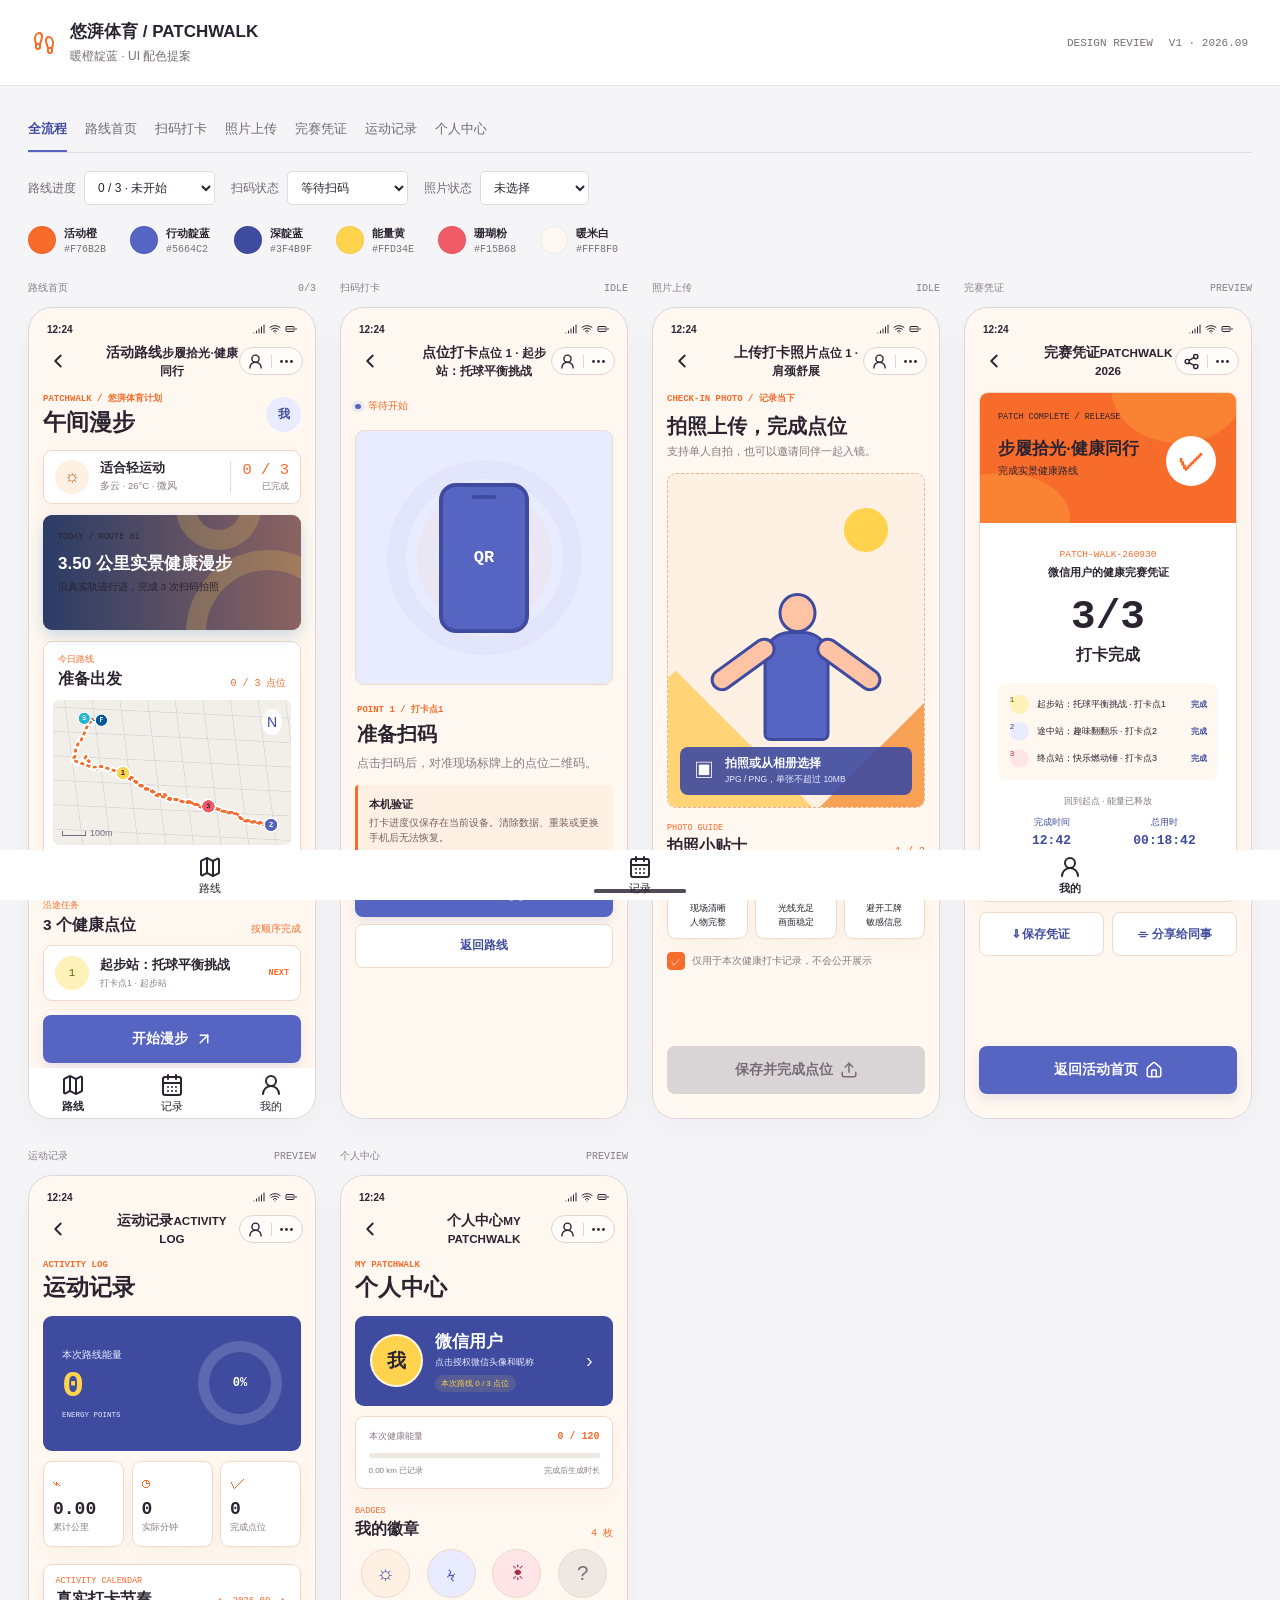
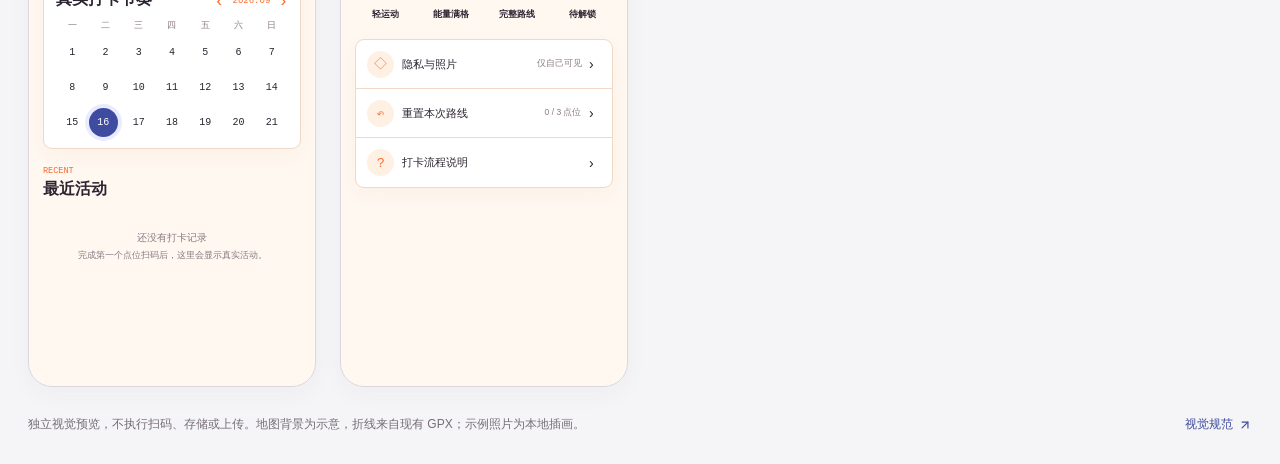
==== commit de7280a3: "fix: correct activity title and simplify route display Correct the event name while preserving exist" ====
--- a/specs/003-warm-orange-indigo-theme/preview/index.html
+++ b/specs/003-warm-orange-indigo-theme/preview/index.html
@@ -6,20 +6,21 @@
   <meta name="color-scheme" content="light">
   <title>悠湃体育 · 暖橙靛蓝 UI 设计预览</title>
   <style>.snapshot {
-  --ink: #2b2330;
-  --deep: #3f4b9f;
-  --primary: #5664c2;
-  --orange: #f76b2b;
-  --orange-bright: #ff922e;
-  --yellow: #ffd34e;
-  --coral: #f15b68;
-  --lavender: #e9ebff;
-  --peach: #fff0e4;
-  --paper: #fff8f0;
+  --ink: #073b67;
+  --deep: #0058a5;
+  --primary: #21b9d2;
+  --green: #57b92a;
+  --orange: #f3a20a;
+  --orange-bright: #f3a20a;
+  --yellow: #ffd22e;
+  --coral: #f32d79;
+  --lavender: #dff5fa;
+  --peach: #fff3d0;
+  --paper: #f4fbfd;
   --white: #ffffff;
-  --line: #f0d9c8;
-  --muted: #887983;
-  --disabled: #d9d5d7;
+  --line: #c8e8f0;
+  --muted: #5c7890;
+  --disabled: #b8c9d2;
   min-height: 100%;
   color: var(--ink);
   background: var(--paper);
@@ -38,12 +39,12 @@
 .section-kicker { display: block; color: var(--orange); font-family: monospace; font-size: 8.5px; }
 .section-title { display: block; margin-top: 2.5px; font-size: 15.5px; font-weight: 800; }
 .section-side { color: var(--orange); font-family: monospace; font-size: 10px; }
-.card { border: 0.5px solid var(--line); border-radius: 9px; background: var(--white); box-shadow: 0 7px 20px rgba(63, 75, 159, .08); }
-.primary-button { display: flex; align-items: center; justify-content: center; gap: 7px; min-height: 48px; padding: 0 15px; border: 0; border-radius: 8px; color: #fff; background: var(--deep); font-size: 13.5px; font-weight: 700; line-height: 1; box-shadow: 0 7.5px 17.5px rgba(63, 75, 159, .18); }
+.card { border: 0.5px solid var(--line); border-radius: 9px; background: var(--white); box-shadow: 0 7px 20px rgba(0, 88, 165, .09); }
+.primary-button { display: flex; align-items: center; justify-content: center; gap: 7px; min-height: 48px; padding: 0 15px; border: 0; border-radius: 8px; color: #fff; background: var(--deep); font-size: 13.5px; font-weight: 700; line-height: 1; box-shadow: 0 7.5px 17.5px rgba(0, 88, 165, .18); }
 .primary-button[disabled] { color: #9a9296; background: var(--disabled); box-shadow: none; }
 .primary-button .arrow { font-size: 17px; font-weight: 400; }
 .secondary-button { display: flex; align-items: center; justify-content: center; gap: 5px; min-height: 44px; border: 0.5px solid var(--line); border-radius: 8px; color: var(--ink); background: #fff; font-size: 11.5px; font-weight: 600; }
-.fixed-action { position: fixed; z-index: 20; right: 0; bottom: 0; left: 0; padding: 10px 14px calc(10px + env(safe-area-inset-bottom)); background: linear-gradient(rgba(255,248,240,0), var(--paper) 28%); }
+.fixed-action { position: fixed; z-index: 20; right: 0; bottom: 0; left: 0; padding: 10px 14px calc(10px + env(safe-area-inset-bottom)); background: linear-gradient(rgba(244,251,253,0), var(--paper) 28%); }
 .tag { display: inline-flex; align-items: center; min-height: 19px; padding: 0 8px; border-radius: 10px; color: var(--orange); background: var(--peach); font-size: 9px; font-weight: 600; }
 .mono { font-family: monospace; letter-spacing: 0; }
 .muted { color: var(--muted); }
@@ -75,23 +76,32 @@
 .weather-score text { display: block; }
 .weather-score text:first-child { color: var(--orange); font-family: monospace; font-size: 15.5px; }
 .weather-score text:last-child { margin-top: 2px; color: var(--muted); font-size: 8.5px; }
-.challenge { position: relative; overflow: hidden; min-height: 98px; display: flex; justify-content: space-between; margin-top: 11px; padding: 17px 15px; border-radius: 9px; color: #fff; background: var(--orange); }
+.challenge { position: relative; overflow: hidden; min-height: 98px; display: flex; justify-content: space-between; margin-top: 11px; padding: 17px 15px; border-radius: 9px; color: #fff; background: var(--deep); box-shadow: 0 6px 15px rgba(0,88,165,.2); }
+.challenge::before { content: ''; position: absolute; inset: 0; background: linear-gradient(90deg, rgba(0,50,115,.9), rgba(0,88,165,.48)), url('/assets/shnu-hero.jpg') center / cover; opacity: .92; }
 .challenge-copy { position: relative; z-index: 2; }
 .challenge-code { display: block; color: var(--yellow); font-size: 8.5px; }
 .challenge-title { display: block; margin-top: 10px; font-size: 17px; font-weight: 800; }
-.challenge-desc { display: block; margin-top: 4.5px; color: #fff0e4; font-size: 9.5px; }
-.challenge-time { position: relative; z-index: 2; padding-top: 22px; text-align: right; }
-.challenge-time text { display: block; }
-.challenge-time text:first-child { color: var(--yellow); font-family: monospace; font-size: 15.5px; font-weight: 600; }
-.challenge-time text:last-child { margin-top: 2.5px; color: #fff0e4; font-size: 8.5px; }
+.challenge-desc { display: block; margin-top: 4.5px; color: #dff5fa; font-size: 9.5px; }
 .challenge-ring { position: absolute; border: 20px solid rgba(255,211,78,.18); border-radius: 50%; }
 .ring-one { right: -50px; bottom: -85px; width: 165px; height: 165px; }
 .ring-two { right: 40px; top: -50px; width: 85px; height: 85px; }
 .route-card { overflow: hidden; margin-top: 11px; }
 .route-card-head { display: flex; align-items: flex-end; justify-content: space-between; padding: 12.5px 13.5px 10px; }
 .route-card-title { display: block; margin-top: 2.5px; font-size: 15.5px; font-weight: 800; }
-.map { overflow: hidden; height: 190px; margin: 0 9px; border-radius: 6.5px; background: #f1edf5; }
+.map { overflow: hidden; margin: 0 9px; border-radius: 6.5px; background: #e8f7fa; }
 .map-hint { display: flex; align-items: center; justify-content: center; gap: 5.5px; padding: 11px; color: var(--muted); font-size: 9.5px; }
+.route-timer { display: flex; align-items: center; justify-content: center; gap: 8px; margin: 7px 9px 0; padding: 6px 9px; border-radius: 7px; color: var(--deep); background: #edfaff; }
+.timer-icon { color: var(--coral); font-size: 17px; }
+.route-timer text { display: block; }
+.route-timer text:first-child { color: var(--muted); font-size: 8.5px; }
+.route-timer text:last-child { margin-top: 1px; font-family: monospace; font-size: 15px; font-weight: 700; letter-spacing: 0; }
+.route-flow { display: flex; align-items: flex-start; justify-content: space-between; gap: 2px; padding: 8px 12px 2px; }
+.flow-node { display: grid; justify-items: center; gap: 2px; min-width: 21px; color: var(--muted); }
+.flow-node text:first-child { display: flex; align-items: center; justify-content: center; width: 17px; height: 17px; border: 0.5px solid #b8d8e4; border-radius: 50%; color: var(--deep); background: #eefaff; font-family: monospace; font-size: 8px; font-weight: 700; }
+.flow-node text:last-child { font-size: 7px; white-space: nowrap; }
+.flow-node.done text:first-child { color: white; border-color: #57b92a; background: #57b92a; }
+.flow-node.current text:first-child { border-color: var(--coral); box-shadow: 0 0 0 3.5px rgba(33,185,210,.16); }
+.flow-arrow { margin-top: 2.5px; color: #9eb9c6; font-size: 14px; }
 .scan-icon { color: var(--orange); font-size: 13.5px; }
 .demo-link { color: var(--orange); font-size: 10px; }
 .station-list { display: grid; gap: 8px; }
@@ -107,7 +117,7 @@
 .station-copy text:last-child { margin-top: 3px; color: var(--muted); font-size: 9px; }
 .station-meta { text-align: right; }
 .station-meta text:first-child { color: var(--orange); font-family: monospace; font-size: 8.5px; font-weight: 600; }
-.station-meta text:last-child { margin-top: 3.5px; color: var(--muted); font-size: 8.5px; }
+.station-meta text + text { margin-top: 3.5px; color: var(--muted); font-size: 8.5px; }
 
 .checkin-page { display: flex; min-height: 100vh; flex-direction: column; padding-top: 17px; }
 .status-line { display: flex; align-items: center; gap: 7px; color: var(--orange); font-size: 9.5px; }
@@ -129,7 +139,7 @@
 .reader-error .reader-phone { background: var(--coral); }
 .reader-error .reader-ring { border-color: rgba(241,91,104,.14); animation: none; }
 .reader-idle .reader-ring { opacity: .45; animation: none; }
-.reader-qr { background: #edf1fb; }
+.reader-qr { background: #e5f7fb; }
 .reader-qr .reader-phone { background: var(--primary); }
 .reader-qr .reader-tag { color: var(--ink); background: var(--yellow); }
 .result-copy { padding: 18px 2px 11px; }
@@ -144,12 +154,12 @@
 .upload-title, .upload-copy { display: block; }
 .upload-title { margin-top: 8px; font-size: 20px; font-weight: 800; }
 .upload-copy { margin: 5px 0 14px; color: var(--muted); font-size: 10.5px; }
-.photo-stage { position: relative; overflow: hidden; height: 335px; border: 1px dashed #e5ae8d; border-radius: 9px; background: var(--peach); }
+.photo-stage { position: relative; overflow: hidden; height: 335px; border: 1px dashed #80c0e0; border-radius: 9px; background: var(--peach); }
 .photo-preview { width: 100%; height: 100%; }
 .photo-sun { position: absolute; top: 34px; right: 36px; width: 44px; height: 44px; border-radius: 50%; background: var(--yellow); }
-.photo-mountain { position: absolute; width: 225px; height: 225px; background: #f6b27e; transform: rotate(45deg); }
+.photo-mountain { position: absolute; width: 225px; height: 225px; background: #80c0e0; transform: rotate(45deg); }
 .mountain-one { left: -105px; bottom: -135px; }
-.mountain-two { right: -125px; bottom: -155px; background: #e97848; }
+.mountain-two { right: -125px; bottom: -155px; background: #21b9d2; }
 .photo-person { position: absolute; z-index: 3; left: 50%; bottom: 64px; width: 85px; height: 150px; transform: translateX(-50%); }
 .photo-head { position: absolute; z-index: 2; top: 0; left: 25px; width: 37.5px; height: 40px; border: 3.5px solid var(--ink); border-radius: 50%; background: #ffc3a6; }
 .photo-body { position: absolute; top: 38px; left: 10px; width: 66px; height: 110px; border: 3.5px solid var(--ink); border-radius: 26px 26px 7px 7px; background: var(--orange); }
@@ -159,7 +169,7 @@
 .camera-icon { font-size: 19.5px; text-align: center; }
 .camera-prompt text { display: block; }
 .camera-prompt view text:first-child { font-size: 11.5px; font-weight: 700; }
-.camera-prompt view text:last-child { margin-top: 2.5px; color: #e9ebff; font-size: 8.5px; }
+.camera-prompt view text:last-child { margin-top: 2.5px; color: #dff5fa; font-size: 8.5px; }
 .change-photo { position: absolute; right: 10px; bottom: 10px; padding: 6px 9px; border-radius: 12px; color: #fff; background: rgba(43,35,48,.84); font-size: 9px; }
 .tips-head { margin-top: 15px; }
 .photo-tips { display: grid; grid-template-columns: repeat(3, 1fr); gap: 7px; }
@@ -171,7 +181,7 @@
 .checkbox.checked { background: var(--orange); }
 .success-mark { width: 64px; height: 64px; display: flex; align-items: center; justify-content: center; margin: 4px auto 13.5px; border-radius: 50%; color: #fff; background: var(--deep); box-shadow: 0 0 0 9.5px var(--lavender); font-size: 32px; font-weight: 700; }
 .storage-notice { display: block; margin: -7px 0 12px; color: var(--deep); font-size: 9.5px; font-weight: 600; }
-.success-track { overflow: hidden; height: 6.5px; margin: 0 0 15px; border-radius: 4px; background: #ece8e8; }
+.success-track { overflow: hidden; height: 6.5px; margin: 0 0 15px; border-radius: 4px; background: #dbeaf0; }
 .success-track view { height: 100%; background: linear-gradient(90deg, var(--primary), var(--yellow)); transition: width .4s ease; }
 
 .certificate-page { padding-top: 9px; }
@@ -179,13 +189,13 @@
 .certificate-top { position: relative; overflow: hidden; min-height: 130px; padding: 19px 18px; color: #fff; background: var(--orange); }
 .certificate-code { position: relative; z-index: 2; display: block; color: var(--yellow); font-size: 8.5px; }
 .certificate-title { position: relative; z-index: 2; display: block; margin-top: 15px; font-size: 17px; font-weight: 800; }
-.certificate-subtitle { position: relative; z-index: 2; display: block; margin-top: 4.5px; color: #fff0e4; font-size: 9.5px; }
+.certificate-subtitle { position: relative; z-index: 2; display: block; margin-top: 4.5px; color: #dff5fa; font-size: 9.5px; }
 .complete-seal { position: absolute; z-index: 2; top: 42.5px; right: 20px; width: 50px; height: 50px; display: flex; align-items: center; justify-content: center; border-radius: 50%; color: var(--orange); background: #fff; font-size: 26.5px; font-weight: 700; }
 .decor { position: absolute; border-radius: 50%; background: rgba(255,211,78,.2); }
 .decor-one { left: -45px; bottom: -40px; width: 135px; height: 90px; }.decor-two { right: -10px; top: -60px; width: 135px; height: 110px; }
 .certificate-body { padding: 21px 18px 13.5px; text-align: center; }
 .certificate-id { color: var(--orange); font-size: 9.5px; }
-.certificate-participant { display: block; color: var(--indigo); font-size: 8.5px; line-height: 1.6; overflow-wrap: anywhere; }
+.certificate-participant { display: block; color: var(--deep); font-size: 8.5px; line-height: 1.6; overflow-wrap: anywhere; }
 .certificate-owner { display: block; margin-top: 6px; font-size: 10.5px; font-weight: 700; }
 .score { margin: 17px 0; }
 .score text { display: block; }
@@ -213,7 +223,7 @@
 .page-title { display: block; }
 .week-summary { min-height: 135px; display: flex; align-items: center; justify-content: space-between; margin-top: 14px; padding: 19px; border-radius: 9px; color: #fff; background: var(--deep); }
 .summary-copy text { display: block; }
-.summary-copy text:first-child { color: #e9ebff; font-size: 10px; }
+.summary-copy text:first-child { color: #dff5fa; font-size: 10px; }
 .summary-copy text:nth-child(2) { margin: 3.5px 0; color: var(--yellow); font-family: monospace; font-size: 37px; font-weight: 600; }
 .summary-copy text:last-child { color: #d9dcff; font-size: 7.5px; }
 .energy-ring { width: 84px; height: 84px; display: flex; align-items: center; justify-content: center; border-radius: 50%; background: conic-gradient(var(--yellow) var(--percent), rgba(255,255,255,.16) 0); }
@@ -255,12 +265,12 @@
 .level-card { margin-top: 10px; padding: 12.5px; box-shadow: none; }
 .level-head, .level-foot { display: flex; justify-content: space-between; align-items: center; }
 .level-head text:first-child { color: var(--muted); font-size: 9px; }.level-head text:last-child { color: var(--orange); font-size: 10px; font-weight: 600; }
-.level-track { overflow: hidden; height: 5.5px; margin: 10px 0 6.5px; border-radius: 3px; background: #ece8e8; }
+.level-track { overflow: hidden; height: 5.5px; margin: 10px 0 6.5px; border-radius: 3px; background: #dbeaf0; }
 .level-track view { width: 85%; height: 100%; background: linear-gradient(90deg, var(--primary), var(--yellow)); }
 .level-foot { color: var(--muted); font-size: 8px; }
 .badge-grid { display: grid; grid-template-columns: repeat(4, 1fr); gap: 7.5px; }
 .badge-grid > view { text-align: center; }
-.badge { width: 49px; height: 49px; display: flex; align-items: center; justify-content: center; margin: 0 auto 6.5px; border: 0.5px solid #ead5c7; border-radius: 50%; color: var(--deep); background: var(--peach); font-size: 20.5px; }
+.badge { width: 49px; height: 49px; display: flex; align-items: center; justify-content: center; margin: 0 auto 6.5px; border: 0.5px solid var(--line); border-radius: 50%; color: var(--deep); background: var(--peach); font-size: 20.5px; }
 .badge.blue { color: var(--deep); background: var(--lavender); }.badge.coral { color: #c44c5e; background: #ffe1e3; }.badge.locked { color: #989094; background: #ebe8e8; }
 .badge.is-locked { opacity: .45; }
 .badge-grid text { font-size: 8.5px; font-weight: 600; }
@@ -327,7 +337,7 @@
 .snapshot .page { min-height: 0; padding-bottom: 42px; }
 .snapshot .with-fixed-action { padding-bottom: 126px; }
 .snapshot .checkin-page { min-height: 690px; }
-.snapshot .route-heading, .snapshot .weather-copy, .snapshot .weather-score, .snapshot .challenge, .snapshot .challenge-copy, .snapshot .challenge-time, .snapshot .route-card-head,
+.snapshot .route-heading, .snapshot .weather-copy, .snapshot .weather-score, .snapshot .challenge, .snapshot .challenge-copy, .snapshot .route-card-head,
 .snapshot .map-hint, .snapshot .section-head, .snapshot .station-card, .snapshot .reader, .snapshot .reader-phone, .snapshot .reader-tag, .snapshot .status-line, .snapshot .checkin-actions,
 
 .snapshot .camera-prompt, .snapshot .photo-tips, .snapshot .privacy-row, .snapshot .checkbox, .snapshot .success-mark, .snapshot .assurance-note,
@@ -346,7 +356,7 @@
 .snapshot .history-item,.snapshot .badge-grid,.snapshot .settings-list > view { display: grid; }
 .snapshot .certificate-meta { display: grid; grid-template-columns: repeat(2, minmax(0, 1fr)); gap: 6px; }
 .snapshot .eyebrow,.snapshot .section-kicker,.snapshot .section-title,.snapshot .route-heading .page-title,.snapshot .page-title,.snapshot .challenge-code,
-.snapshot .challenge-title,.snapshot .challenge-desc,.snapshot .challenge-time text,.snapshot .weather-copy text,.snapshot .weather-score text,
+.snapshot .challenge-title,.snapshot .challenge-desc,.snapshot .weather-copy text,.snapshot .weather-score text,
 .snapshot .route-card-title,.snapshot .station-copy text,.snapshot .station-meta text,.snapshot .result-title,.snapshot .result-message,
 .snapshot .upload-title,.snapshot .upload-copy,.snapshot .camera-prompt text,
 .snapshot .photo-tips text,.snapshot .certificate-code,.snapshot .certificate-title,.snapshot .certificate-subtitle,.snapshot .certificate-owner,.snapshot .score text,
@@ -365,12 +375,10 @@
 .has-tabs .home-indicator { display: none; }
 .snapshot .weather { grid-template-columns: 36px 1fr auto; gap: 9px; }
 .snapshot .challenge { background: var(--orange); min-height: 115px; }
-.snapshot .challenge-copy { min-width: 0; flex: 1; padding-right: 6px; }
-.snapshot .challenge-title { max-width: 225px; line-height: 1.45; }
+.snapshot .challenge-copy { min-width: 0; flex: 1; }
+.snapshot .challenge-title { line-height: 1.45; }
 .snapshot .challenge-code { color: var(--ink); }
-.snapshot .challenge-desc,.snapshot .challenge-time text:last-child { color: #2b2330; }
-.snapshot .challenge-time { flex-shrink: 0; }
-.snapshot .challenge-time text:first-child { color: var(--ink); }
+.snapshot .challenge-desc { color: #2b2330; }
 .snapshot .challenge-ring { border-color: #ffd34e35; }
 .snapshot .map { position: relative; background: #f2eee8; }
 .route-canvas { display: block; width: 100%; height: 100%; }
@@ -503,7 +511,7 @@
 lucide.createIcons({icons});\``);if(typeof document>"u")throw new Error("`createIcons()` only works in a browser environment.");const p=document.querySelectorAll(`[${d}]`);if(Array.from(p).forEach(M=>E0(M,{nameAttr:d,icons:t,attrs:c})),d==="data-lucide"){const M=document.querySelectorAll("[icon-name]");M.length>0&&(console.warn("[Lucide] Some icons were found with the now deprecated icon-name attribute. These will still be replaced for backwards compatibility, but will no longer be supported in v1.0 and you should switch to data-lucide"),Array.from(M).forEach(v=>E0(v,{nameAttr:"icon-name",icons:t,attrs:c})))}};a.AArrowDown=x0,a.AArrowUp=W0,a.ALargeSmall=X0,a.Accessibility=N0,a.Activity=K0,a.ActivitySquare=L2,a.AirVent=J0,a.Airplay=Q0,a.AlarmCheck=o,a.AlarmClock=Y0,a.AlarmClockCheck=o,a.AlarmClockMinus=s,a.AlarmClockOff=j0,a.AlarmClockPlus=r,a.AlarmMinus=s,a.AlarmPlus=r,a.AlarmSmoke=_0,a.Album=aa,a.AlertCircle=G,a.AlertOctagon=t2,a.AlertTriangle=P0,a.AlignCenter=da,a.AlignCenterHorizontal=ha,a.AlignCenterVertical=ta,a.AlignEndHorizontal=ca,a.AlignEndVertical=Ma,a.AlignHorizontalDistributeCenter=pa,a.AlignHorizontalDistributeEnd=ea,a.AlignHorizontalDistributeStart=na,a.AlignHorizontalJustifyCenter=ia,a.AlignHorizontalJustifyEnd=la,a.AlignHorizontalJustifyStart=va,a.AlignHorizontalSpaceAround=oa,a.AlignHorizontalSpaceBetween=sa,a.AlignJustify=ra,a.AlignLeft=ga,a.AlignRight=ya,a.AlignStartHorizontal=$a,a.AlignStartVertical=ma,a.AlignVerticalDistributeCenter=Ca,a.AlignVerticalDistributeEnd=ua,a.AlignVerticalDistributeStart=Ha,a.AlignVerticalJustifyCenter=wa,a.AlignVerticalJustifyEnd=Va,a.AlignVerticalJustifyStart=Aa,a.AlignVerticalSpaceAround=Sa,a.AlignVerticalSpaceBetween=La,a.Ambulance=fa,a.Ampersand=Pa,a.Ampersands=ka,a.Amphora=Ba,a.Anchor=Fa,a.Angry=Da,a.Annoyed=Ra,a.Antenna=za,a.Anvil=qa,a.Aperture=Ta,a.AppWindow=ba,a.AppWindowMac=Za,a.Apple=Ua,a.Archive=Ia,a.ArchiveRestore=Oa,a.ArchiveX=Ga,a.AreaChart=P,a.Armchair=Ea,a.ArrowBigDown=Wa,a.ArrowBigDownDash=xa,a.ArrowBigLeft=Na,a.ArrowBigLeftDash=Xa,a.ArrowBigRight=Ja,a.ArrowBigRightDash=Ka,a.ArrowBigUp=ja,a.ArrowBigUpDash=Qa,a.ArrowDown=eh,a.ArrowDown01=Ya,a.ArrowDown10=_a,a.ArrowDownAZ=g,a.ArrowDownAz=g,a.ArrowDownCircle=I,a.ArrowDownFromLine=ah,a.ArrowDownLeft=hh,a.ArrowDownLeftFromCircle=x,a.ArrowDownLeftFromSquare=F2,a.ArrowDownLeftSquare=f2,a.ArrowDownNarrowWide=th,a.ArrowDownRight=dh,a.ArrowDownRightFromCircle=W,a.ArrowDownRightFromSquare=D2,a.ArrowDownRightSquare=P2,a.ArrowDownSquare=k2,a.ArrowDownToDot=ch,a.ArrowDownToLine=Mh,a.ArrowDownUp=ph,a.ArrowDownWideNarrow=y,a.ArrowDownZA=$,a.ArrowDownZa=$,a.ArrowLeft=vh,a.ArrowLeftCircle=E,a.ArrowLeftFromLine=nh,a.ArrowLeftRight=ih,a.ArrowLeftSquare=B2,a.ArrowLeftToLine=lh,a.ArrowRight=gh,a.ArrowRightCircle=K,a.ArrowRightFromLine=oh,a.ArrowRightLeft=sh,a.ArrowRightSquare=q2,a.ArrowRightToLine=rh,a.ArrowUp=Sh,a.ArrowUp01=yh,a.ArrowUp10=$h,a.ArrowUpAZ=m,a.ArrowUpAz=m,a.ArrowUpCircle=J,a.ArrowUpDown=mh,a.ArrowUpFromDot=Ch,a.ArrowUpFromLine=uh,a.ArrowUpLeft=Hh,a.ArrowUpLeftFromCircle=X,a.ArrowUpLeftFromSquare=R2,a.ArrowUpLeftSquare=T2,a.ArrowUpNarrowWide=C,a.ArrowUpRight=wh,a.ArrowUpRightFromCircle=N,a.ArrowUpRightFromSquare=z2,a.ArrowUpRightSquare=Z2,a.ArrowUpSquare=b2,a.ArrowUpToLine=Vh,a.ArrowUpWideNarrow=Ah,a.ArrowUpZA=u,a.ArrowUpZa=u,a.ArrowsUpFromLine=Lh,a.Asterisk=fh,a.AsteriskSquare=U2,a.AtSign=Ph,a.Atom=kh,a.AudioLines=Bh,a.AudioWaveform=Fh,a.Award=Dh,a.Axe=Rh,a.Axis3D=H,a.Axis3d=H,a.Baby=zh,a.Backpack=qh,a.Badge=jh,a.BadgeAlert=Th,a.BadgeCent=Zh,a.BadgeCheck=w,a.BadgeDollarSign=bh,a.BadgeEuro=Uh,a.BadgeHelp=Oh,a.BadgeIndianRupee=Gh,a.BadgeInfo=Ih,a.BadgeJapaneseYen=Eh,a.BadgeMinus=xh,a.BadgePercent=Wh,a.BadgePlus=Xh,a.BadgePoundSterling=Nh,a.BadgeRussianRuble=Kh,a.BadgeSwissFranc=Jh,a.BadgeX=Qh,a.BaggageClaim=Yh,a.Ban=_h,a.Banana=at,a.Bandage=ht,a.Banknote=tt,a.BarChart=T,a.BarChart2=Z,a.BarChart3=z,a.BarChart4=R,a.BarChartBig=D,a.BarChartHorizontal=B,a.BarChartHorizontalBig=k,a.Barcode=dt,a.Baseline=ct,a.Bath=Mt,a.Battery=vt,a.BatteryCharging=pt,a.BatteryFull=et,a.BatteryLow=nt,a.BatteryMedium=it,a.BatteryWarning=lt,a.Beaker=ot,a.Bean=rt,a.BeanOff=st,a.Bed=$t,a.BedDouble=gt,a.BedSingle=yt,a.Beef=mt,a.Beer=ut,a.BeerOff=Ct,a.Bell=ft,a.BellDot=Ht,a.BellElectric=wt,a.BellMinus=Vt,a.BellOff=At,a.BellPlus=St,a.BellRing=Lt,a.BetweenHorizonalEnd=V,a.BetweenHorizonalStart=A,a.BetweenHorizontalEnd=V,a.BetweenHorizontalStart=A,a.BetweenVerticalEnd=Pt,a.BetweenVerticalStart=kt,a.BicepsFlexed=Bt,a.Bike=Ft,a.Binary=Dt,a.Binoculars=Rt,a.Biohazard=zt,a.Bird=qt,a.Bitcoin=Tt,a.Blend=Zt,a.Blinds=bt,a.Blocks=Ut,a.Bluetooth=Et,a.BluetoothConnected=Ot,a.BluetoothOff=Gt,a.BluetoothSearching=It,a.Bold=xt,a.Bolt=Wt,a.Bomb=Xt,a.Bone=Nt,a.Book=y4,a.BookA=Kt,a.BookAudio=Jt,a.BookCheck=Qt,a.BookCopy=jt,a.BookDashed=S,a.BookDown=Yt,a.BookHeadphones=_t,a.BookHeart=a4,a.BookImage=h4,a.BookKey=t4,a.BookLock=d4,a.BookMarked=c4,a.BookMinus=M4,a.BookOpen=n4,a.BookOpenCheck=p4,a.BookOpenText=e4,a.BookPlus=i4,a.BookTemplate=S,a.BookText=l4,a.BookType=v4,a.BookUp=s4,a.BookUp2=o4,a.BookUser=r4,a.BookX=g4,a.Bookmark=H4,a.BookmarkCheck=$4,a.BookmarkMinus=m4,a.BookmarkPlus=C4,a.BookmarkX=u4,a.BoomBox=w4,a.Bot=S4,a.BotMessageSquare=V4,a.BotOff=A4,a.Box=L4,a.BoxSelect=Q2,a.Boxes=f4,a.Braces=L,a.Brackets=P4,a.Brain=F4,a.BrainCircuit=k4,a.BrainCog=B4,a.BrickWall=D4,a.Briefcase=T4,a.BriefcaseBusiness=R4,a.BriefcaseConveyorBelt=z4,a.BriefcaseMedical=q4,a.BringToFront=Z4,a.Brush=b4,a.Bug=G4,a.BugOff=U4,a.BugPlay=O4,a.Building=E4,a.Building2=I4,a.Bus=W4,a.BusFront=x4,a.Cable=N4,a.CableCar=X4,a.Cake=J4,a.CakeSlice=K4,a.Calculator=Q4,a.Calendar=$5,a.Calendar1=j4,a.CalendarArrowDown=Y4,a.CalendarArrowUp=_4,a.CalendarCheck=h5,a.CalendarCheck2=a5,a.CalendarClock=t5,a.CalendarCog=d5,a.CalendarDays=c5,a.CalendarFold=M5,a.CalendarHeart=p5,a.CalendarMinus=n5,a.CalendarMinus2=e5,a.CalendarOff=i5,a.CalendarPlus=v5,a.CalendarPlus2=l5,a.CalendarRange=o5,a.CalendarSearch=s5,a.CalendarSync=r5,a.CalendarX=y5,a.CalendarX2=g5,a.Camera=C5,a.CameraOff=m5,a.CandlestickChart=F,a.Candy=w5,a.CandyCane=u5,a.CandyOff=H5,a.Cannabis=V5,a.Captions=f,a.CaptionsOff=A5,a.Car=f5,a.CarFront=S5,a.CarTaxiFront=L5,a.Caravan=P5,a.Carrot=k5,a.CaseLower=B5,a.CaseSensitive=F5,a.CaseUpper=D5,a.CassetteTape=R5,a.Cast=z5,a.Castle=q5,a.Cat=T5,a.Cctv=Z5,a.ChartArea=P,a.ChartBar=B,a.ChartBarBig=k,a.ChartBarDecreasing=b5,a.ChartBarIncreasing=U5,a.ChartBarStacked=O5,a.ChartCandlestick=F,a.ChartColumn=z,a.ChartColumnBig=D,a.ChartColumnDecreasing=G5,a.ChartColumnIncreasing=R,a.ChartColumnStacked=I5,a.ChartGantt=E5,a.ChartLine=q,a.ChartNetwork=x5,a.ChartNoAxesColumn=Z,a.ChartNoAxesColumnDecreasing=W5,a.ChartNoAxesColumnIncreasing=T,a.ChartNoAxesCombined=X5,a.ChartNoAxesGantt=b,a.ChartPie=U,a.ChartScatter=O,a.ChartSpline=N5,a.Check=J5,a.CheckCheck=K5,a.CheckCircle=Q,a.CheckCircle2=j,a.CheckSquare=G2,a.CheckSquare2=I2,a.ChefHat=Q5,a.Cherry=j5,a.ChevronDown=Y5,a.ChevronDownCircle=Y,a.ChevronDownSquare=E2,a.ChevronFirst=_5,a.ChevronLast=ad,a.ChevronLeft=hd,a.ChevronLeftCircle=_,a.ChevronLeftSquare=x2,a.ChevronRight=td,a.ChevronRightCircle=a1,a.ChevronRightSquare=W2,a.ChevronUp=dd,a.ChevronUpCircle=h1,a.ChevronUpSquare=X2,a.ChevronsDown=Md,a.ChevronsDownUp=cd,a.ChevronsLeft=nd,a.ChevronsLeftRight=ed,a.ChevronsLeftRightEllipsis=pd,a.ChevronsRight=ld,a.ChevronsRightLeft=id,a.ChevronsUp=od,a.ChevronsUpDown=vd,a.Chrome=sd,a.Church=rd,a.Cigarette=yd,a.CigaretteOff=gd,a.Circle=fd,a.CircleAlert=G,a.CircleArrowDown=I,a.CircleArrowLeft=E,a.CircleArrowOutDownLeft=x,a.CircleArrowOutDownRight=W,a.CircleArrowOutUpLeft=X,a.CircleArrowOutUpRight=N,a.CircleArrowRight=K,a.CircleArrowUp=J,a.CircleCheck=j,a.CircleCheckBig=Q,a.CircleChevronDown=Y,a.CircleChevronLeft=_,a.CircleChevronRight=a1,a.CircleChevronUp=h1,a.CircleDashed=$d,a.CircleDivide=t1,a.CircleDollarSign=md,a.CircleDot=ud,a.CircleDotDashed=Cd,a.CircleEllipsis=Hd,a.CircleEqual=wd,a.CircleFadingArrowUp=Vd,a.CircleFadingPlus=Ad,a.CircleGauge=d1,a.CircleHelp=c1,a.CircleMinus=M1,a.CircleOff=Sd,a.CircleParking=e1,a.CircleParkingOff=p1,a.CirclePause=n1,a.CirclePercent=i1,a.CirclePlay=l1,a.CirclePlus=v1,a.CirclePower=o1,a.CircleSlash=Ld,a.CircleSlash2=s1,a.CircleSlashed=s1,a.CircleStop=r1,a.CircleUser=y1,a.CircleUserRound=g1,a.CircleX=$1,a.CircuitBoard=Pd,a.Citrus=kd,a.Clapperboard=Bd,a.Clipboard=Ud,a.ClipboardCheck=Fd,a.ClipboardCopy=Dd,a.ClipboardEdit=C1,a.ClipboardList=Rd,a.ClipboardMinus=zd,a.ClipboardPaste=qd,a.ClipboardPen=C1,a.ClipboardPenLine=m1,a.ClipboardPlus=Td,a.ClipboardSignature=m1,a.ClipboardType=Zd,a.ClipboardX=bd,a.Clock=h3,a.Clock1=Od,a.Clock10=Gd,a.Clock11=Id,a.Clock12=Ed,a.Clock2=xd,a.Clock3=Wd,a.Clock4=Xd,a.Clock5=Nd,a.Clock6=Kd,a.Clock7=Jd,a.Clock8=Qd,a.Clock9=jd,a.ClockAlert=Yd,a.ClockArrowDown=_d,a.ClockArrowUp=a3,a.Cloud=y3,a.CloudAlert=t3,a.CloudCog=d3,a.CloudDownload=u1,a.CloudDrizzle=c3,a.CloudFog=M3,a.CloudHail=p3,a.CloudLightning=e3,a.CloudMoon=i3,a.CloudMoonRain=n3,a.CloudOff=l3,a.CloudRain=o3,a.CloudRainWind=v3,a.CloudSnow=s3,a.CloudSun=g3,a.CloudSunRain=r3,a.CloudUpload=H1,a.Cloudy=$3,a.Clover=m3,a.Club=C3,a.Code=u3,a.Code2=w1,a.CodeSquare=N2,a.CodeXml=w1,a.Codepen=H3,a.Codesandbox=w3,a.Coffee=V3,a.Cog=A3,a.Coins=S3,a.Columns=V1,a.Columns2=V1,a.Columns3=A1,a.Columns4=L3,a.Combine=f3,a.Command=P3,a.Compass=k3,a.Component=B3,a.Computer=F3,a.ConciergeBell=D3,a.Cone=R3,a.Construction=z3,a.Contact=q3,a.Contact2=S1,a.ContactRound=S1,a.Container=T3,a.Contrast=Z3,a.Cookie=b3,a.CookingPot=U3,a.Copy=W3,a.CopyCheck=O3,a.CopyMinus=G3,a.CopyPlus=I3,a.CopySlash=E3,a.CopyX=x3,a.Copyleft=X3,a.Copyright=N3,a.CornerDownLeft=K3,a.CornerDownRight=J3,a.CornerLeftDown=Q3,a.CornerLeftUp=j3,a.CornerRightDown=Y3,a.CornerRightUp=_3,a.CornerUpLeft=a6,a.CornerUpRight=h6,a.Cpu=t6,a.CreativeCommons=d6,a.CreditCard=c6,a.Croissant=M6,a.Crop=p6,a.Cross=e6,a.Crosshair=n6,a.Crown=i6,a.Cuboid=l6,a.CupSoda=v6,a.CurlyBraces=L,a.Currency=o6,a.Cylinder=s6,a.Dam=r6,a.Database=$6,a.DatabaseBackup=g6,a.DatabaseZap=y6,a.Delete=m6,a.Dessert=C6,a.Diameter=u6,a.Diamond=V6,a.DiamondMinus=H6,a.DiamondPercent=L1,a.DiamondPlus=w6,a.Dice1=A6,a.Dice2=S6,a.Dice3=L6,a.Dice4=f6,a.Dice5=P6,a.Dice6=k6,a.Dices=B6,a.Diff=F6,a.Disc=q6,a.Disc2=D6,a.Disc3=R6,a.DiscAlbum=z6,a.Divide=T6,a.DivideCircle=t1,a.DivideSquare=j2,a.Dna=b6,a.DnaOff=Z6,a.Dock=U6,a.Dog=O6,a.DollarSign=G6,a.Donut=I6,a.DoorClosed=E6,a.DoorOpen=x6,a.Dot=W6,a.DotSquare=Y2,a.Download=X6,a.DownloadCloud=u1,a.DraftingCompass=N6,a.Drama=K6,a.Dribbble=J6,a.Drill=Q6,a.Droplet=Y6,a.DropletOff=j6,a.Droplets=_6,a.Drum=ac,a.Drumstick=hc,a.Dumbbell=tc,a.Ear=cc,a.EarOff=dc,a.Earth=f1,a.EarthLock=Mc,a.Eclipse=pc,a.Edit=e,a.Edit2=g2,a.Edit3=r2,a.Egg=ic,a.EggFried=ec,a.EggOff=nc,a.Ellipsis=k1,a.EllipsisVertical=P1,a.Equal=oc,a.EqualApproximately=lc,a.EqualNot=vc,a.EqualSquare=_2,a.Eraser=sc,a.EthernetPort=rc,a.Euro=gc,a.Expand=yc,a.ExternalLink=$c,a.Eye=uc,a.EyeClosed=mc,a.EyeOff=Cc,a.Facebook=Hc,a.Factory=wc,a.Fan=Vc,a.FastForward=Ac,a.Feather=Sc,a.Fence=Lc,a.FerrisWheel=fc,a.Figma=Pc,a.File=S8,a.FileArchive=kc,a.FileAudio=Fc,a.FileAudio2=Bc,a.FileAxis3D=B1,a.FileAxis3d=B1,a.FileBadge=Rc,a.FileBadge2=Dc,a.FileBarChart=F1,a.FileBarChart2=D1,a.FileBox=zc,a.FileChartColumn=D1,a.FileChartColumnIncreasing=F1,a.FileChartLine=R1,a.FileChartPie=z1,a.FileCheck=Tc,a.FileCheck2=qc,a.FileClock=Zc,a.FileCode=Uc,a.FileCode2=bc,a.FileCog=q1,a.FileCog2=q1,a.FileDiff=Oc,a.FileDigit=Gc,a.FileDown=Ic,a.FileEdit=Z1,a.FileHeart=Ec,a.FileImage=xc,a.FileInput=Wc,a.FileJson=Nc,a.FileJson2=Xc,a.FileKey=Jc,a.FileKey2=Kc,a.FileLineChart=R1,a.FileLock=jc,a.FileLock2=Qc,a.FileMinus=_c,a.FileMinus2=Yc,a.FileMusic=a8,a.FileOutput=h8,a.FilePen=Z1,a.FilePenLine=T1,a.FilePieChart=z1,a.FilePlus=d8,a.FilePlus2=t8,a.FileQuestion=c8,a.FileScan=M8,a.FileSearch=e8,a.FileSearch2=p8,a.FileSignature=T1,a.FileSliders=n8,a.FileSpreadsheet=i8,a.FileStack=l8,a.FileSymlink=v8,a.FileTerminal=o8,a.FileText=s8,a.FileType=g8,a.FileType2=r8,a.FileUp=y8,a.FileUser=$8,a.FileVideo=C8,a.FileVideo2=m8,a.FileVolume=H8,a.FileVolume2=u8,a.FileWarning=w8,a.FileX=A8,a.FileX2=V8,a.Files=L8,a.Film=f8,a.Filter=k8,a.FilterX=P8,a.Fingerprint=B8,a.FireExtinguisher=F8,a.Fish=z8,a.FishOff=D8,a.FishSymbol=R8,a.Flag=b8,a.FlagOff=q8,a.FlagTriangleLeft=T8,a.FlagTriangleRight=Z8,a.Flame=O8,a.FlameKindling=U8,a.Flashlight=I8,a.FlashlightOff=G8,a.FlaskConical=x8,a.FlaskConicalOff=E8,a.FlaskRound=W8,a.FlipHorizontal=N8,a.FlipHorizontal2=X8,a.FlipVertical=J8,a.FlipVertical2=K8,a.Flower=j8,a.Flower2=Q8,a.Focus=Y8,a.FoldHorizontal=_8,a.FoldVertical=a7,a.Folder=P7,a.FolderArchive=h7,a.FolderCheck=t7,a.FolderClock=d7,a.FolderClosed=c7,a.FolderCode=M7,a.FolderCog=b1,a.FolderCog2=b1,a.FolderDot=p7,a.FolderDown=e7,a.FolderEdit=U1,a.FolderGit=i7,a.FolderGit2=n7,a.FolderHeart=l7,a.FolderInput=v7,a.FolderKanban=o7,a.FolderKey=s7,a.FolderLock=r7,a.FolderMinus=g7,a.FolderOpen=$7,a.FolderOpenDot=y7,a.FolderOutput=m7,a.FolderPen=U1,a.FolderPlus=C7,a.FolderRoot=u7,a.FolderSearch=w7,a.FolderSearch2=H7,a.FolderSymlink=V7,a.FolderSync=A7,a.FolderTree=S7,a.FolderUp=L7,a.FolderX=f7,a.Folders=k7,a.Footprints=B7,a.ForkKnife=U0,a.ForkKnifeCrossed=b0,a.Forklift=F7,a.FormInput=$2,a.Forward=D7,a.Frame=R7,a.Framer=z7,a.Frown=q7,a.Fuel=T7,a.Fullscreen=Z7,a.FunctionSquare=a0,a.GalleryHorizontal=U7,a.GalleryHorizontalEnd=b7,a.GalleryThumbnails=O7,a.GalleryVertical=I7,a.GalleryVerticalEnd=G7,a.Gamepad=x7,a.Gamepad2=E7,a.GanttChart=b,a.GanttChartSquare=l,a.Gauge=W7,a.GaugeCircle=d1,a.Gavel=X7,a.Gem=N7,a.Ghost=K7,a.Gift=J7,a.GitBranch=j7,a.GitBranchPlus=Q7,a.GitCommit=O1,a.GitCommitHorizontal=O1,a.GitCommitVertical=Y7,a.GitCompare=aM,a.GitCompareArrows=_7,a.GitFork=hM,a.GitGraph=tM,a.GitMerge=dM,a.GitPullRequest=iM,a.GitPullRequestArrow=cM,a.GitPullRequestClosed=MM,a.GitPullRequestCreate=eM,a.GitPullRequestCreateArrow=pM,a.GitPullRequestDraft=nM,a.Github=lM,a.Gitlab=vM,a.GlassWater=oM,a.Glasses=sM,a.Globe=gM,a.Globe2=f1,a.GlobeLock=rM,a.Goal=yM,a.Grab=$M,a.GraduationCap=mM,a.Grape=CM,a.Grid=i,a.Grid2X2=I1,a.Grid2X2Plus=G1,a.Grid2x2=I1,a.Grid2x2Check=uM,a.Grid2x2Plus=G1,a.Grid2x2X=HM,a.Grid3X3=i,a.Grid3x3=i,a.Grip=AM,a.GripHorizontal=wM,a.GripVertical=VM,a.Group=SM,a.Guitar=LM,a.Ham=fM,a.Hammer=PM,a.Hand=RM,a.HandCoins=kM,a.HandHeart=BM,a.HandHelping=E1,a.HandMetal=FM,a.HandPlatter=DM,a.Handshake=zM,a.HardDrive=ZM,a.HardDriveDownload=qM,a.HardDriveUpload=TM,a.HardHat=bM,a.Hash=UM,a.Haze=OM,a.HdmiPort=GM,a.Heading=KM,a.Heading1=IM,a.Heading2=EM,a.Heading3=xM,a.Heading4=WM,a.Heading5=XM,a.Heading6=NM,a.HeadphoneOff=JM,a.Headphones=QM,a.Headset=jM,a.Heart=tp,a.HeartCrack=YM,a.HeartHandshake=_M,a.HeartOff=ap,a.HeartPulse=hp,a.Heater=dp,a.HelpCircle=c1,a.HelpingHand=E1,a.Hexagon=cp,a.Highlighter=Mp,a.History=pp,a.Home=x1,a.Hop=np,a.HopOff=ep,a.Hospital=ip,a.Hotel=lp,a.Hourglass=vp,a.House=x1,a.HousePlug=op,a.HousePlus=sp,a.IceCream=X1,a.IceCream2=W1,a.IceCreamBowl=W1,a.IceCreamCone=X1,a.IdCard=rp,a.Image=wp,a.ImageDown=gp,a.ImageMinus=yp,a.ImageOff=$p,a.ImagePlay=mp,a.ImagePlus=Cp,a.ImageUp=up,a.ImageUpscale=Hp,a.Images=Vp,a.Import=Ap,a.Inbox=Sp,a.Indent=K1,a.IndentDecrease=N1,a.IndentIncrease=K1,a.IndianRupee=Lp,a.Infinity=fp,a.Info=Pp,a.Inspect=p0,a.InspectionPanel=kp,a.Instagram=Bp,a.Italic=Fp,a.IterationCcw=Dp,a.IterationCw=Rp,a.JapaneseYen=zp,a.Joystick=qp,a.Kanban=Tp,a.KanbanSquare=h0,a.KanbanSquareDashed=K2,a.Key=Up,a.KeyRound=Zp,a.KeySquare=bp,a.Keyboard=Ip,a.KeyboardMusic=Op,a.KeyboardOff=Gp,a.Lamp=Kp,a.LampCeiling=Ep,a.LampDesk=xp,a.LampFloor=Wp,a.LampWallDown=Xp,a.LampWallUp=Np,a.LandPlot=Jp,a.Landmark=Qp,a.Languages=jp,a.Laptop=_p,a.Laptop2=J1,a.LaptopMinimal=J1,a.LaptopMinimalCheck=Yp,a.Lasso=he,a.LassoSelect=ae,a.Laugh=te,a.Layers=Q1,a.Layers2=de,a.Layers3=Q1,a.Layout=s2,a.LayoutDashboard=ce,a.LayoutGrid=Me,a.LayoutList=pe,a.LayoutPanelLeft=ee,a.LayoutPanelTop=ne,a.LayoutTemplate=ie,a.Leaf=le,a.LeafyGreen=ve,a.Lectern=oe,a.LetterText=se,a.Library=ge,a.LibraryBig=re,a.LibrarySquare=t0,a.LifeBuoy=ye,a.Ligature=$e,a.Lightbulb=Ce,a.LightbulbOff=me,a.LineChart=q,a.Link=we,a.Link2=He,a.Link2Off=ue,a.Linkedin=Ve,a.List=Oe,a.ListCheck=Ae,a.ListChecks=Se,a.ListCollapse=Le,a.ListEnd=fe,a.ListFilter=ke,a.ListFilterPlus=Pe,a.ListMinus=Be,a.ListMusic=Fe,a.ListOrdered=De,a.ListPlus=Re,a.ListRestart=ze,a.ListStart=qe,a.ListTodo=Te,a.ListTree=Ze,a.ListVideo=be,a.ListX=Ue,a.Loader=Ie,a.Loader2=j1,a.LoaderCircle=j1,a.LoaderPinwheel=Ge,a.Locate=We,a.LocateFixed=Ee,a.LocateOff=xe,a.Lock=Ne,a.LockKeyhole=Xe,a.LockKeyholeOpen=Y1,a.LockOpen=_1,a.LogIn=Ke,a.LogOut=Je,a.Logs=Qe,a.Lollipop=je,a.Luggage=Ye,a.MSquare=d0,a.Magnet=_e,a.Mail=nn,a.MailCheck=an,a.MailMinus=hn,a.MailOpen=tn,a.MailPlus=dn,a.MailQuestion=cn,a.MailSearch=Mn,a.MailWarning=pn,a.MailX=en,a.Mailbox=ln,a.Mails=vn,a.Map=An,a.MapPin=wn,a.MapPinCheck=sn,a.MapPinCheckInside=on,a.MapPinHouse=rn,a.MapPinMinus=yn,a.MapPinMinusInside=gn,a.MapPinOff=$n,a.MapPinPlus=Cn,a.MapPinPlusInside=mn,a.MapPinX=Hn,a.MapPinXInside=un,a.MapPinned=Vn,a.Martini=Sn,a.Maximize=fn,a.Maximize2=Ln,a.Medal=Pn,a.Megaphone=Bn,a.MegaphoneOff=kn,a.Meh=Fn,a.MemoryStick=Dn,a.Menu=Rn,a.MenuSquare=c0,a.Merge=zn,a.MessageCircle=Wn,a.MessageCircleCode=qn,a.MessageCircleDashed=Tn,a.MessageCircleHeart=Zn,a.MessageCircleMore=bn,a.MessageCircleOff=Un,a.MessageCirclePlus=On,a.MessageCircleQuestion=Gn,a.MessageCircleReply=In,a.MessageCircleWarning=En,a.MessageCircleX=xn,a.MessageSquare=e9,a.MessageSquareCode=Xn,a.MessageSquareDashed=Nn,a.MessageSquareDiff=Kn,a.MessageSquareDot=Jn,a.MessageSquareHeart=Qn,a.MessageSquareLock=jn,a.MessageSquareMore=Yn,a.MessageSquareOff=_n,a.MessageSquarePlus=a9,a.MessageSquareQuote=h9,a.MessageSquareReply=t9,a.MessageSquareShare=d9,a.MessageSquareText=c9,a.MessageSquareWarning=M9,a.MessageSquareX=p9,a.MessagesSquare=n9,a.Mic=l9,a.Mic2=a2,a.MicOff=i9,a.MicVocal=a2,a.Microchip=v9,a.Microscope=o9,a.Microwave=s9,a.Milestone=r9,a.Milk=y9,a.MilkOff=g9,a.Minimize=m9,a.Minimize2=$9,a.Minus=C9,a.MinusCircle=M1,a.MinusSquare=M0,a.Monitor=D9,a.MonitorCheck=u9,a.MonitorCog=H9,a.MonitorDot=w9,a.MonitorDown=V9,a.MonitorOff=A9,a.MonitorPause=S9,a.MonitorPlay=L9,a.MonitorSmartphone=f9,a.MonitorSpeaker=P9,a.MonitorStop=k9,a.MonitorUp=B9,a.MonitorX=F9,a.Moon=z9,a.MoonStar=R9,a.MoreHorizontal=k1,a.MoreVertical=P1,a.Mountain=T9,a.MountainSnow=q9,a.Mouse=I9,a.MouseOff=Z9,a.MousePointer=G9,a.MousePointer2=b9,a.MousePointerBan=U9,a.MousePointerClick=O9,a.MousePointerSquareDashed=J2,a.Move=hi,a.Move3D=h2,a.Move3d=h2,a.MoveDiagonal=x9,a.MoveDiagonal2=E9,a.MoveDown=N9,a.MoveDownLeft=W9,a.MoveDownRight=X9,a.MoveHorizontal=K9,a.MoveLeft=J9,a.MoveRight=Q9,a.MoveUp=_9,a.MoveUpLeft=j9,a.MoveUpRight=Y9,a.MoveVertical=ai,a.Music=Mi,a.Music2=ti,a.Music3=di,a.Music4=ci,a.Navigation=ii,a.Navigation2=ei,a.Navigation2Off=pi,a.NavigationOff=ni,a.Network=li,a.Newspaper=vi,a.Nfc=oi,a.Notebook=yi,a.NotebookPen=si,a.NotebookTabs=ri,a.NotebookText=gi,a.NotepadText=mi,a.NotepadTextDashed=$i,a.Nut=ui,a.NutOff=Ci,a.Octagon=wi,a.OctagonAlert=t2,a.OctagonMinus=Hi,a.OctagonPause=d2,a.OctagonX=c2,a.Omega=Vi,a.Option=Ai,a.Orbit=Si,a.Origami=Li,a.Outdent=N1,a.Package=zi,a.Package2=fi,a.PackageCheck=Pi,a.PackageMinus=ki,a.PackageOpen=Bi,a.PackagePlus=Fi,a.PackageSearch=Di,a.PackageX=Ri,a.PaintBucket=qi,a.PaintRoller=Ti,a.Paintbrush=Zi,a.Paintbrush2=M2,a.PaintbrushVertical=M2,a.Palette=bi,a.Palmtree=f0,a.PanelBottom=Gi,a.PanelBottomClose=Ui,a.PanelBottomDashed=p2,a.PanelBottomInactive=p2,a.PanelBottomOpen=Oi,a.PanelLeft=l2,a.PanelLeftClose=e2,a.PanelLeftDashed=n2,a.PanelLeftInactive=n2,a.PanelLeftOpen=i2,a.PanelRight=xi,a.PanelRightClose=Ii,a.PanelRightDashed=v2,a.PanelRightInactive=v2,a.PanelRightOpen=Ei,a.PanelTop=Ni,a.PanelTopClose=Wi,a.PanelTopDashed=o2,a.PanelTopInactive=o2,a.PanelTopOpen=Xi,a.PanelsLeftBottom=Ki,a.PanelsLeftRight=A1,a.PanelsRightBottom=Ji,a.PanelsTopBottom=u2,a.PanelsTopLeft=s2,a.Paperclip=Qi,a.Parentheses=ji,a.ParkingCircle=e1,a.ParkingCircleOff=p1,a.ParkingMeter=Yi,a.ParkingSquare=n0,a.ParkingSquareOff=e0,a.PartyPopper=_i,a.Pause=al,a.PauseCircle=n1,a.PauseOctagon=d2,a.PawPrint=hl,a.PcCase=tl,a.Pen=g2,a.PenBox=e,a.PenLine=r2,a.PenOff=dl,a.PenSquare=e,a.PenTool=cl,a.Pencil=nl,a.PencilLine=Ml,a.PencilOff=pl,a.PencilRuler=el,a.Pentagon=il,a.Percent=ll,a.PercentCircle=i1,a.PercentDiamond=L1,a.PercentSquare=i0,a.PersonStanding=vl,a.PhilippinePeso=ol,a.Phone=Cl,a.PhoneCall=sl,a.PhoneForwarded=rl,a.PhoneIncoming=gl,a.PhoneMissed=yl,a.PhoneOff=$l,a.PhoneOutgoing=ml,a.Pi=ul,a.PiSquare=l0,a.Piano=Hl,a.Pickaxe=wl,a.PictureInPicture=Al,a.PictureInPicture2=Vl,a.PieChart=U,a.PiggyBank=Sl,a.Pilcrow=Pl,a.PilcrowLeft=Ll,a.PilcrowRight=fl,a.PilcrowSquare=v0,a.Pill=Bl,a.PillBottle=kl,a.Pin=Dl,a.PinOff=Fl,a.Pipette=Rl,a.Pizza=zl,a.Plane=Zl,a.PlaneLanding=ql,a.PlaneTakeoff=Tl,a.Play=bl,a.PlayCircle=l1,a.PlaySquare=o0,a.Plug=Ol,a.Plug2=Ul,a.PlugZap=y2,a.PlugZap2=y2,a.Plus=Gl,a.PlusCircle=v1,a.PlusSquare=s0,a.Pocket=El,a.PocketKnife=Il,a.Podcast=xl,a.Pointer=Xl,a.PointerOff=Wl,a.Popcorn=Nl,a.Popsicle=Kl,a.PoundSterling=Jl,a.Power=jl,a.PowerCircle=o1,a.PowerOff=Ql,a.PowerSquare=r0,a.Presentation=Yl,a.Printer=av,a.PrinterCheck=_l,a.Projector=hv,a.Proportions=tv,a.Puzzle=dv,a.Pyramid=cv,a.QrCode=Mv,a.Quote=pv,a.Rabbit=ev,a.Radar=nv,a.Radiation=iv,a.Radical=lv,a.Radio=sv,a.RadioReceiver=vv,a.RadioTower=ov,a.Radius=rv,a.RailSymbol=gv,a.Rainbow=yv,a.Rat=$v,a.Ratio=mv,a.Receipt=fv,a.ReceiptCent=Cv,a.ReceiptEuro=uv,a.ReceiptIndianRupee=Hv,a.ReceiptJapaneseYen=wv,a.ReceiptPoundSterling=Vv,a.ReceiptRussianRuble=Av,a.ReceiptSwissFranc=Sv,a.ReceiptText=Lv,a.RectangleEllipsis=$2,a.RectangleHorizontal=Pv,a.RectangleVertical=kv,a.Recycle=Bv,a.Redo=Rv,a.Redo2=Fv,a.RedoDot=Dv,a.RefreshCcw=qv,a.RefreshCcwDot=zv,a.RefreshCw=Zv,a.RefreshCwOff=Tv,a.Refrigerator=bv,a.Regex=Uv,a.RemoveFormatting=Ov,a.Repeat=Ev,a.Repeat1=Gv,a.Repeat2=Iv,a.Replace=Wv,a.ReplaceAll=xv,a.Reply=Nv,a.ReplyAll=Xv,a.Rewind=Kv,a.Ribbon=Jv,a.Rocket=Qv,a.RockingChair=jv,a.RollerCoaster=Yv,a.Rotate3D=m2,a.Rotate3d=m2,a.RotateCcw=ao,a.RotateCcwSquare=_v,a.RotateCw=to,a.RotateCwSquare=ho,a.Route=Mo,a.RouteOff=co,a.Router=po,a.Rows=C2,a.Rows2=C2,a.Rows3=u2,a.Rows4=eo,a.Rss=no,a.Ruler=io,a.RussianRuble=lo,a.Sailboat=vo,a.Salad=oo,a.Sandwich=so,a.Satellite=go,a.SatelliteDish=ro,a.Save=mo,a.SaveAll=yo,a.SaveOff=$o,a.Scale=Co,a.Scale3D=H2,a.Scale3d=H2,a.Scaling=uo,a.Scan=ko,a.ScanBarcode=Ho,a.ScanEye=wo,a.ScanFace=Vo,a.ScanHeart=Ao,a.ScanLine=So,a.ScanQrCode=Lo,a.ScanSearch=fo,a.ScanText=Po,a.ScatterChart=O,a.School=Bo,a.School2=B0,a.Scissors=Do,a.ScissorsLineDashed=Fo,a.ScissorsSquare=g0,a.ScissorsSquareDashedBottom=O2,a.ScreenShare=zo,a.ScreenShareOff=Ro,a.Scroll=To,a.ScrollText=qo,a.Search=Go,a.SearchCheck=Zo,a.SearchCode=bo,a.SearchSlash=Uo,a.SearchX=Oo,a.Section=Io,a.Send=xo,a.SendHorizonal=w2,a.SendHorizontal=w2,a.SendToBack=Eo,a.SeparatorHorizontal=Wo,a.SeparatorVertical=Xo,a.Server=Qo,a.ServerCog=No,a.ServerCrash=Ko,a.ServerOff=Jo,a.Settings=Yo,a.Settings2=jo,a.Shapes=_o,a.Share=hs,a.Share2=as,a.Sheet=ts,a.Shell=ds,a.Shield=ss,a.ShieldAlert=cs,a.ShieldBan=Ms,a.ShieldCheck=ps,a.ShieldClose=V2,a.ShieldEllipsis=es,a.ShieldHalf=ns,a.ShieldMinus=is,a.ShieldOff=ls,a.ShieldPlus=vs,a.ShieldQuestion=os,a.ShieldX=V2,a.Ship=gs,a.ShipWheel=rs,a.Shirt=ys,a.ShoppingBag=$s,a.ShoppingBasket=ms,a.ShoppingCart=Cs,a.Shovel=us,a.ShowerHead=Hs,a.Shrink=ws,a.Shrub=Vs,a.Shuffle=As,a.Sidebar=l2,a.SidebarClose=e2,a.SidebarOpen=i2,a.Sigma=Ss,a.SigmaSquare=y0,a.Signal=Bs,a.SignalHigh=Ls,a.SignalLow=fs,a.SignalMedium=Ps,a.SignalZero=ks,a.Signature=Fs,a.Signpost=Rs,a.SignpostBig=Ds,a.Siren=zs,a.SkipBack=qs,a.SkipForward=Ts,a.Skull=Zs,a.Slack=bs,a.Slash=Us,a.SlashSquare=$0,a.Slice=Os,a.Sliders=A2,a.SlidersHorizontal=Gs,a.SlidersVertical=A2,a.Smartphone=xs,a.SmartphoneCharging=Is,a.SmartphoneNfc=Es,a.Smile=Xs,a.SmilePlus=Ws,a.Snail=Ns,a.Snowflake=Ks,a.Sofa=Js,a.SortAsc=C,a.SortDesc=y,a.Soup=Qs,a.Space=js,a.Spade=Ys,a.Sparkle=_s,a.Sparkles=S2,a.Speaker=ar,a.Speech=hr,a.SpellCheck=dr,a.SpellCheck2=tr,a.Spline=cr,a.Split=Mr,a.SplitSquareHorizontal=m0,a.SplitSquareVertical=C0,a.SprayCan=pr,a.Sprout=er,a.Square=sr,a.SquareActivity=L2,a.SquareArrowDown=k2,a.SquareArrowDownLeft=f2,a.SquareArrowDownRight=P2,a.SquareArrowLeft=B2,a.SquareArrowOutDownLeft=F2,a.SquareArrowOutDownRight=D2,a.SquareArrowOutUpLeft=R2,a.SquareArrowOutUpRight=z2,a.SquareArrowRight=q2,a.SquareArrowUp=b2,a.SquareArrowUpLeft=T2,a.SquareArrowUpRight=Z2,a.SquareAsterisk=U2,a.SquareBottomDashedScissors=O2,a.SquareChartGantt=l,a.SquareCheck=I2,a.SquareCheckBig=G2,a.SquareChevronDown=E2,a.SquareChevronLeft=x2,a.SquareChevronRight=W2,a.SquareChevronUp=X2,a.SquareCode=N2,a.SquareDashed=Q2,a.SquareDashedBottom=ir,a.SquareDashedBottomCode=nr,a.SquareDashedKanban=K2,a.SquareDashedMousePointer=J2,a.SquareDivide=j2,a.SquareDot=Y2,a.SquareEqual=_2,a.SquareFunction=a0,a.SquareGanttChart=l,a.SquareKanban=h0,a.SquareLibrary=t0,a.SquareM=d0,a.SquareMenu=c0,a.SquareMinus=M0,a.SquareMousePointer=p0,a.SquareParking=n0,a.SquareParkingOff=e0,a.SquarePen=e,a.SquarePercent=i0,a.SquarePi=l0,a.SquarePilcrow=v0,a.SquarePlay=o0,a.SquarePlus=s0,a.SquarePower=r0,a.SquareRadical=lr,a.SquareScissors=g0,a.SquareSigma=y0,a.SquareSlash=$0,a.SquareSplitHorizontal=m0,a.SquareSplitVertical=C0,a.SquareSquare=vr,a.SquareStack=or,a.SquareTerminal=u0,a.SquareUser=w0,a.SquareUserRound=H0,a.SquareX=V0,a.Squircle=rr,a.Squirrel=gr,a.Stamp=yr,a.Star=Cr,a.StarHalf=$r,a.StarOff=mr,a.Stars=S2,a.StepBack=ur,a.StepForward=Hr,a.Stethoscope=wr,a.Sticker=Vr,a.StickyNote=Ar,a.StopCircle=r1,a.Store=Sr,a.StretchHorizontal=Lr,a.StretchVertical=fr,a.Strikethrough=Pr,a.Subscript=kr,a.Subtitles=f,a.Sun=zr,a.SunDim=Br,a.SunMedium=Fr,a.SunMoon=Dr,a.SunSnow=Rr,a.Sunrise=qr,a.Sunset=Tr,a.Superscript=Zr,a.SwatchBook=br,a.SwissFranc=Ur,a.SwitchCamera=Or,a.Sword=Gr,a.Swords=Ir,a.Syringe=Er,a.Table=jr,a.Table2=xr,a.TableCellsMerge=Wr,a.TableCellsSplit=Xr,a.TableColumnsSplit=Nr,a.TableOfContents=Kr,a.TableProperties=Jr,a.TableRowsSplit=Qr,a.Tablet=_r,a.TabletSmartphone=Yr,a.Tablets=ag,a.Tag=hg,a.Tags=tg,a.Tally1=dg,a.Tally2=cg,a.Tally3=Mg,a.Tally4=pg,a.Tally5=eg,a.Tangent=ng,a.Target=ig,a.Telescope=lg,a.Tent=og,a.TentTree=vg,a.Terminal=sg,a.TerminalSquare=u0,a.TestTube=rg,a.TestTube2=A0,a.TestTubeDiagonal=A0,a.TestTubes=gg,a.Text=ug,a.TextCursor=$g,a.TextCursorInput=yg,a.TextQuote=mg,a.TextSearch=Cg,a.TextSelect=S0,a.TextSelection=S0,a.Theater=Hg,a.Thermometer=Ag,a.ThermometerSnowflake=wg,a.ThermometerSun=Vg,a.ThumbsDown=Sg,a.ThumbsUp=Lg,a.Ticket=Rg,a.TicketCheck=fg,a.TicketMinus=Pg,a.TicketPercent=kg,a.TicketPlus=Bg,a.TicketSlash=Fg,a.TicketX=Dg,a.Tickets=qg,a.TicketsPlane=zg,a.Timer=bg,a.TimerOff=Tg,a.TimerReset=Zg,a.ToggleLeft=Ug,a.ToggleRight=Og,a.Toilet=Gg,a.Tornado=Ig,a.Torus=Eg,a.Touchpad=Wg,a.TouchpadOff=xg,a.TowerControl=Xg,a.ToyBrick=Ng,a.Tractor=Kg,a.TrafficCone=Jg,a.Train=L0,a.TrainFront=jg,a.TrainFrontTunnel=Qg,a.TrainTrack=Yg,a.TramFront=L0,a.Trash=ay,a.Trash2=_g,a.TreeDeciduous=hy,a.TreePalm=f0,a.TreePine=ty,a.Trees=dy,a.Trello=cy,a.TrendingDown=My,a.TrendingUp=ey,a.TrendingUpDown=py,a.Triangle=iy,a.TriangleAlert=P0,a.TriangleRight=ny,a.Trophy=ly,a.Truck=vy,a.Turtle=oy,a.Tv=ry,a.Tv2=k0,a.TvMinimal=k0,a.TvMinimalPlay=sy,a.Twitch=gy,a.Twitter=yy,a.Type=my,a.TypeOutline=$y,a.Umbrella=uy,a.UmbrellaOff=Cy,a.Underline=Hy,a.Undo=Ay,a.Undo2=wy,a.UndoDot=Vy,a.UnfoldHorizontal=Sy,a.UnfoldVertical=Ly,a.Ungroup=fy,a.University=B0,a.Unlink=ky,a.Unlink2=Py,a.Unlock=_1,a.UnlockKeyhole=Y1,a.Unplug=By,a.Upload=Fy,a.UploadCloud=H1,a.Usb=Dy,a.User=Iy,a.User2=T0,a.UserCheck=Ry,a.UserCheck2=F0,a.UserCircle=y1,a.UserCircle2=g1,a.UserCog=zy,a.UserCog2=D0,a.UserMinus=qy,a.UserMinus2=R0,a.UserPen=Ty,a.UserPlus=Zy,a.UserPlus2=z0,a.UserRound=T0,a.UserRoundCheck=F0,a.UserRoundCog=D0,a.UserRoundMinus=R0,a.UserRoundPen=by,a.UserRoundPlus=z0,a.UserRoundSearch=Uy,a.UserRoundX=q0,a.UserSearch=Oy,a.UserSquare=w0,a.UserSquare2=H0,a.UserX=Gy,a.UserX2=q0,a.Users=Ey,a.Users2=Z0,a.UsersRound=Z0,a.Utensils=U0,a.UtensilsCrossed=b0,a.UtilityPole=xy,a.Variable=Wy,a.Vault=Xy,a.Vegan=Ny,a.VenetianMask=Ky,a.Verified=w,a.Vibrate=Qy,a.VibrateOff=Jy,a.Video=Yy,a.VideoOff=jy,a.Videotape=_y,a.View=a$,a.Voicemail=h$,a.Volleyball=t$,a.Volume=e$,a.Volume1=d$,a.Volume2=c$,a.VolumeOff=M$,a.VolumeX=p$,a.Vote=n$,a.Wallet=l$,a.Wallet2=O0,a.WalletCards=i$,a.WalletMinimal=O0,a.Wallpaper=v$,a.Wand=o$,a.Wand2=G0,a.WandSparkles=G0,a.Warehouse=s$,a.WashingMachine=r$,a.Watch=g$,a.Waves=$$,a.WavesLadder=y$,a.Waypoints=m$,a.Webcam=C$,a.Webhook=H$,a.WebhookOff=u$,a.Weight=w$,a.Wheat=A$,a.WheatOff=V$,a.WholeWord=S$,a.Wifi=B$,a.WifiHigh=L$,a.WifiLow=f$,a.WifiOff=P$,a.WifiZero=k$,a.Wind=D$,a.WindArrowDown=F$,a.Wine=z$,a.WineOff=R$,a.Workflow=q$,a.Worm=T$,a.WrapText=Z$,a.Wrench=b$,a.X=U$,a.XCircle=$1,a.XOctagon=c2,a.XSquare=V0,a.Youtube=O$,a.Zap=I$,a.ZapOff=G$,a.ZoomIn=E$,a.ZoomOut=x$,a.createElement=I0,a.createIcons=am,a.icons=W$});
 //# sourceMappingURL=lucide.min.js.map
 </script>
-  <script>const previewData = {"stations":[{"id":1,"title":"肩颈舒展","location":"打卡点1","distance":"约 350 m","sourceMarker":"1","tag":"舒展"},{"id":2,"title":"手腕放松","location":"打卡点2","distance":"约 870 m","sourceMarker":"2","tag":"放松"},{"id":3,"title":"腰背激活","location":"打卡点3","distance":"约 1.07 km","sourceMarker":"3","tag":"激活"}],"points":[{"latitude":31.219637554298824,"longitude":121.53624275506823},{"latitude":31.219575548507123,"longitude":121.5362337783754},{"latitude":31.219547517185404,"longitude":121.53624075385882},{"latitude":31.219520486334307,"longitude":121.53624772942746},{"latitude":31.21954968940074,"longitude":121.5361749631104},{"latitude":31.219565795584153,"longitude":121.53613708488885},{"latitude":31.21955086125529,"longitude":121.53610917240087},{"latitude":31.21953190947644,"longitude":121.53608724057108},{"latitude":31.219508948033138,"longitude":121.5360682989038},{"latitude":31.219451986208785,"longitude":121.5360433734317},{"latitude":31.219424999507908,"longitude":121.53603340289568},{"latitude":31.21938501449555,"longitude":121.53602044079233},{"latitude":31.219344005615753,"longitude":121.53601645004873},{"latitude":31.219310997897086,"longitude":121.53601345680275},{"latitude":31.219279991118277,"longitude":121.53601046372464},{"latitude":31.21925100348089,"longitude":121.53600049303016},{"latitude":31.219217031697863,"longitude":121.53598354413845},{"latitude":31.219180066313392,"longitude":121.53596360452764},{"latitude":31.219138103789042,"longitude":121.53594167085966},{"latitude":31.219106169401535,"longitude":121.53591076662887},{"latitude":31.219076228168213,"longitude":121.53588285306121},{"latitude":31.21904728742411,"longitude":121.53585493959922},{"latitude":31.2190083524121,"longitude":121.53582303803556},{"latitude":31.21894940801254,"longitude":121.53579113482381},{"latitude":31.21888744658599,"longitude":121.53576521230634},{"latitude":31.21884346497191,"longitude":121.53575025632635},{"latitude":31.21880148691007,"longitude":121.53573430370145},{"latitude":31.218759506245696,"longitude":121.53571934790196},{"latitude":31.218716519899246,"longitude":121.53570638566084},{"latitude":31.21867954159628,"longitude":121.53569143029213},{"latitude":31.218628572356145,"longitude":121.53567049285344},{"latitude":31.218600582648932,"longitude":121.53566151915419},{"latitude":31.218573590805008,"longitude":121.53565354235755},{"latitude":31.218534608965825,"longitude":121.53563958365925},{"latitude":31.21849463187845,"longitude":121.53562363125106},{"latitude":31.218456520047805,"longitude":121.5356595134491},{"latitude":31.21842740727169,"longitude":121.53569739007312},{"latitude":31.218412285484597,"longitude":121.5357412488244},{"latitude":31.218414171753494,"longitude":121.53578510905461},{"latitude":31.218420080792036,"longitude":121.53582099510338},{"latitude":31.218430002162645,"longitude":121.5358528942349},{"latitude":31.218448870534033,"longitude":121.53590672426226},{"latitude":31.218583595983983,"longitude":121.53603632288467},{"latitude":31.218500486720703,"longitude":121.53606323027391},{"latitude":31.21830775515706,"longitude":121.53630943156085},{"latitude":31.218238629330852,"longitude":121.5363453118558},{"latitude":31.218235534635596,"longitude":121.5363811977188},{"latitude":31.218244422320534,"longitude":121.53642605616773},{"latitude":31.2182513401771,"longitude":121.53645895243363},{"latitude":31.21826020466331,"longitude":121.53651278254792},{"latitude":31.218261080970155,"longitude":121.53656063102136},{"latitude":31.218255993285045,"longitude":121.53659352640831},{"latitude":31.218243868733055,"longitude":121.53663938021435},{"latitude":31.218227713938617,"longitude":121.53669619905008},{"latitude":31.21821061813072,"longitude":121.53673009040665},{"latitude":31.218194517661388,"longitude":121.53676597557612},{"latitude":31.218165349185785,"longitude":121.53682578407899},{"latitude":31.218155269681617,"longitude":121.53685469189566},{"latitude":31.218146185514403,"longitude":121.53688559352314},{"latitude":31.21813407934216,"longitude":121.5369244697467},{"latitude":31.218126972989488,"longitude":121.5369643432867},{"latitude":31.218121885644646,"longitude":121.53699723905684},{"latitude":31.21811775504252,"longitude":121.53704708149228},{"latitude":31.218107657692876,"longitude":121.53708296749393},{"latitude":31.2180915575484,"longitude":121.53711885303038},{"latitude":31.218072468877867,"longitude":121.53714975405708},{"latitude":31.218055394026088,"longitude":121.53717567097954},{"latitude":31.218120406671865,"longitude":121.53718265444502},{"latitude":31.21818443940485,"longitude":121.5371816629469},{"latitude":31.21815939678216,"longitude":121.53719362317491},{"latitude":31.218128359043675,"longitude":121.53720259232239},{"latitude":31.218154391855816,"longitude":121.53719461961641},{"latitude":31.218135318662043,"longitude":121.53721953954401},{"latitude":31.218107220694186,"longitude":121.53725243363162},{"latitude":31.21807310195349,"longitude":121.53729230529035},{"latitude":31.218039999122915,"longitude":121.53732619589343},{"latitude":31.217993859407468,"longitude":121.53737204782615},{"latitude":31.217972780253962,"longitude":121.5373989614485},{"latitude":31.217953655916205,"longitude":121.53744381887343},{"latitude":31.217940508838424,"longitude":121.53749864555164},{"latitude":31.217916377137964,"longitude":121.53754549643057},{"latitude":31.217888246167952,"longitude":121.5375913501671},{"latitude":31.21784609330086,"longitude":121.5376431840338},{"latitude":31.21781698243201,"longitude":121.53768106282072},{"latitude":31.21777679229278,"longitude":121.53774785013884},{"latitude":31.217761706011434,"longitude":121.53777875207233},{"latitude":31.217735568601917,"longitude":121.53782759692994},{"latitude":31.217719489571135,"longitude":121.53785550821326},{"latitude":31.217691348764895,"longitude":121.53790534989609},{"latitude":31.217668235883668,"longitude":121.53794522324537},{"latitude":31.217652118698673,"longitude":121.53798808787946},{"latitude":31.217648002127092,"longitude":121.5380329473435},{"latitude":31.21763086674267,"longitude":121.53808279021136},{"latitude":31.217601741035075,"longitude":121.53812665082069},{"latitude":31.217571625083544,"longitude":121.53816652384738},{"latitude":31.217539490427033,"longitude":121.53821337498688},{"latitude":31.217515400277197,"longitude":121.53824427659603},{"latitude":31.217492277586565,"longitude":121.53828813792039},{"latitude":31.217490162316434,"longitude":121.53833299795524},{"latitude":31.21748905518847,"longitude":121.5383748674483},{"latitude":31.217481968117006,"longitude":121.53840776442377},{"latitude":31.217473865380388,"longitude":121.53844664273242},{"latitude":31.217467781380087,"longitude":121.53847854296443},{"latitude":31.217442569313558,"longitude":121.5385572959408},{"latitude":31.21742142260638,"longitude":121.53861112686974},{"latitude":31.21740329764238,"longitude":121.53865698290625},{"latitude":31.217388176680767,"longitude":121.5387018423526},{"latitude":31.217378080894385,"longitude":121.53873773012116},{"latitude":31.217381996806786,"longitude":121.53877162528644},{"latitude":31.217392905944916,"longitude":121.53880950870628},{"latitude":31.217401761133786,"longitude":121.53886832711041},{"latitude":31.21740167022873,"longitude":121.53890421589817},{"latitude":31.21740055617457,"longitude":121.53894907685446},{"latitude":31.217374435420407,"longitude":121.53899194195122},{"latitude":31.217350328265514,"longitude":121.5390298226956},{"latitude":31.21732922508545,"longitude":121.53906670681884},{"latitude":31.217314969104738,"longitude":121.53916540050756},{"latitude":31.21731888792777,"longitude":121.53919829919582},{"latitude":31.21731879734504,"longitude":121.53923418834661},{"latitude":31.2173177063255,"longitude":121.53927007745332},{"latitude":31.217335651962365,"longitude":121.53929500203239},{"latitude":31.217361639095326,"longitude":121.53930497344311},{"latitude":31.217339684020832,"longitude":121.53928303929015},{"latitude":31.21732257041722,"longitude":121.53932490865614},{"latitude":31.217312485287778,"longitude":121.53935680940894},{"latitude":31.217303398146726,"longitude":121.53938970720306},{"latitude":31.217293310563264,"longitude":121.53942260494696},{"latitude":31.217279196026077,"longitude":121.53946547167327},{"latitude":31.217263040467397,"longitude":121.53952428917066},{"latitude":31.217249898951085,"longitude":121.5395781223661},{"latitude":31.21723275813095,"longitude":121.5396309583831},{"latitude":31.217216630376967,"longitude":121.53967880989464},{"latitude":31.217205490034015,"longitude":121.53973264351629},{"latitude":31.21720141059584,"longitude":121.53976354823735},{"latitude":31.217199262130155,"longitude":121.53982236745215},{"latitude":31.21719110842969,"longitude":121.53988218321435},{"latitude":31.217186969198654,"longitude":121.53993701470705},{"latitude":31.217185821488453,"longitude":121.53999583432483},{"latitude":31.21717969395298,"longitude":121.54004568111233},{"latitude":31.21716257126113,"longitude":121.5400915392651},{"latitude":31.217145451118554,"longitude":121.54013640053462},{"latitude":31.21712935142172,"longitude":121.5401732863456},{"latitude":31.217115260173575,"longitude":121.54020718151182},{"latitude":31.217094110924478,"longitude":121.54026300909577},{"latitude":31.21708097796931,"longitude":121.54031385267226},{"latitude":31.217073860342627,"longitude":121.54035971204995},{"latitude":31.21706574975279,"longitude":121.54040258053702},{"latitude":31.21705163389885,"longitude":121.54044644553949},{"latitude":31.217035512192542,"longitude":121.54049230435692},{"latitude":31.217025388419852,"longitude":121.54054015766746},{"latitude":31.21702230519366,"longitude":121.54057305718494},{"latitude":31.217021175871704,"longitude":121.54062489923065},{"latitude":31.217018082819596,"longitude":121.54066178670075},{"latitude":31.217008935001992,"longitude":121.54071961003035},{"latitude":31.21699479480909,"longitude":121.5407734451699},{"latitude":31.21697668493992,"longitude":121.54081431944337},{"latitude":31.216948580277222,"longitude":121.54085120504526},{"latitude":31.216911496099584,"longitude":121.54087812020707},{"latitude":31.21687441441059,"longitude":121.54090403841839},{"latitude":31.216847325121684,"longitude":121.54093494236123},{"latitude":31.216823195333262,"longitude":121.54098279517778},{"latitude":31.21681106388246,"longitude":121.54103364000544},{"latitude":31.216800948235537,"longitude":121.54107850320698},{"latitude":31.21678980754474,"longitude":121.54113333619918},{"latitude":31.21678266636865,"longitude":121.54118916660589},{"latitude":31.21678057192077,"longitude":121.54122705181209},{"latitude":31.216771437325026,"longitude":121.54127989126295},{"latitude":31.216765291942018,"longitude":121.5413377159932},{"latitude":31.216758165825354,"longitude":121.54138756483269},{"latitude":31.21675105205066,"longitude":121.54143242879863},{"latitude":31.21674189814623,"longitude":121.54149324454221},{"latitude":31.216733806096943,"longitude":121.54152913563232},{"latitude":31.216724718513024,"longitude":121.54156303269066},{"latitude":31.216707570852027,"longitude":121.54161986003615},{"latitude":31.216695455014875,"longitude":121.54166472392325},{"latitude":31.216687355803888,"longitude":121.54170360621265},{"latitude":31.216677216571185,"longitude":121.54175844040176},{"latitude":31.216665105800885,"longitude":121.5418013104866},{"latitude":31.216648990751086,"longitude":121.54184517730135},{"latitude":31.216690034551675,"longitude":121.5418352106899},{"latitude":31.21670195719201,"longitude":121.54186910984363},{"latitude":31.216694038884555,"longitude":121.54183421402058},{"latitude":31.21669516152291,"longitude":121.5417843639534},{"latitude":31.21670125969771,"longitude":121.54174548139405},{"latitude":31.2167083632815,"longitude":121.54170460496854},{"latitude":31.21672348537971,"longitude":121.54165774727772},{"latitude":31.216737594823854,"longitude":121.54161587455813},{"latitude":31.21675170431852,"longitude":121.54157400189578},{"latitude":31.2167668339476,"longitude":121.54152415342335},{"latitude":31.21677793968255,"longitude":121.54148327762762},{"latitude":31.21678306962516,"longitude":121.54143143448445},{"latitude":31.216785205594867,"longitude":121.54137660021067},{"latitude":31.21678728759619,"longitude":121.54134369976013},{"latitude":31.21679136565832,"longitude":121.54131279348569},{"latitude":31.216803474572863,"longitude":121.54127092106853},{"latitude":31.216808587610434,"longitude":121.54122605717016},{"latitude":31.21681167022632,"longitude":121.54119315696362},{"latitude":31.216815750883708,"longitude":121.54116125385767},{"latitude":31.21682287239683,"longitude":121.54111339934401},{"latitude":31.216835003731756,"longitude":121.54106255438582},{"latitude":31.21685616652219,"longitude":121.54100074351655},{"latitude":31.21686628720376,"longitude":121.54095388647656},{"latitude":31.21689241797547,"longitude":121.54090603387183},{"latitude":31.216919489998883,"longitude":121.54088210876827},{"latitude":31.216950558986277,"longitude":121.54086017796241},{"latitude":31.216978643868067,"longitude":121.54083126812027},{"latitude":31.216998742300134,"longitude":121.54079537884294},{"latitude":31.217017867504666,"longitude":121.54074852286469},{"latitude":31.217033959181887,"longitude":121.5407146272831},{"latitude":31.217044035680328,"longitude":121.54068571606972},{"latitude":31.217050149936874,"longitude":121.54064085309865},{"latitude":31.217047274868246,"longitude":121.54059000765571},{"latitude":31.21704737153669,"longitude":121.54055112609389},{"latitude":31.217050467184276,"longitude":121.54051324179247},{"latitude":31.217055548929206,"longitude":121.5404813394652},{"latitude":31.21706870150719,"longitude":121.54042251995044},{"latitude":31.217076782266517,"longitude":121.54039161492351},{"latitude":31.21709292646817,"longitude":121.54033678364978},{"latitude":31.21710804790196,"longitude":121.54029092497481},{"latitude":31.217124182306097,"longitude":121.54024008168626},{"latitude":31.217138295924048,"longitude":121.54019721392163},{"latitude":31.21715742938712,"longitude":121.5401473679843},{"latitude":31.217175564939105,"longitude":121.54009652509343},{"latitude":31.217193665658645,"longitude":121.54005963953904},{"latitude":31.21720674410416,"longitude":121.54003072917682},{"latitude":31.21722689074597,"longitude":121.53997589886208},{"latitude":31.217229979514645,"longitude":121.53994100607868},{"latitude":31.21722105016608,"longitude":121.53991109704056},{"latitude":31.217201135633204,"longitude":121.53987321157938},{"latitude":31.217179197703924,"longitude":121.53984429845693},{"latitude":31.217156276824124,"longitude":121.53980840670198},{"latitude":31.21715136948074,"longitude":121.53977052261769},{"latitude":31.21715846033719,"longitude":121.5397356303931},{"latitude":31.217167542160194,"longitude":121.53970472611738},{"latitude":31.21717862745751,"longitude":121.53967282510386},{"latitude":31.217192726722377,"longitude":121.53963593970374},{"latitude":31.21721285140985,"longitude":121.5395900824555},{"latitude":31.217225927724805,"longitude":121.53956216944903},{"latitude":31.21723900656859,"longitude":121.53953325953614},{"latitude":31.217253118517664,"longitude":121.53949138964906},{"latitude":31.217266235062407,"longitude":121.5394475258766},{"latitude":31.217281340049,"longitude":121.53940864696465},{"latitude":31.217292433140944,"longitude":121.5393737554672},{"latitude":31.21731151245325,"longitude":121.53934584315016},{"latitude":31.21733861567087,"longitude":121.53930995613605},{"latitude":31.2173437236274,"longitude":121.53926808578488},{"latitude":31.217342823768092,"longitude":121.53922820882784},{"latitude":31.217343914828692,"longitude":121.5391923197674},{"latitude":31.217339000574633,"longitude":121.53915742716333},{"latitude":31.21733610996753,"longitude":121.53911356250347},{"latitude":31.217342231221597,"longitude":121.53906670790718},{"latitude":31.217362386881735,"longitude":121.53900888848884},{"latitude":31.21737747467359,"longitude":121.53897698849593},{"latitude":31.217392612969288,"longitude":121.53892515028903},{"latitude":31.21739869911067,"longitude":121.53889225271338},{"latitude":31.2174048358041,"longitude":121.53883941697777},{"latitude":31.21740692771605,"longitude":121.53880352842836},{"latitude":31.21741408018152,"longitude":121.53874471147996},{"latitude":31.217419173601144,"longitude":121.53870882328516},{"latitude":31.217427258347957,"longitude":121.53867692299814},{"latitude":31.21744743234389,"longitude":121.53861212594923},{"latitude":31.217470514118812,"longitude":121.53858421461804},{"latitude":31.217515639239746,"longitude":121.53854334544513},{"latitude":31.217536704911037,"longitude":121.53852141540247},{"latitude":31.21755278091381,"longitude":121.53849450046077},{"latitude":31.217562947969835,"longitude":121.53843069982946},{"latitude":31.217538017384115,"longitude":121.53839879704768},{"latitude":31.21754414462049,"longitude":121.53834994968055},{"latitude":31.21755324792906,"longitude":121.53831107156897},{"latitude":31.21756434205534,"longitude":121.53827618123952},{"latitude":31.217576421431716,"longitude":121.53824727237878},{"latitude":31.21759755339885,"longitude":121.53819942338042},{"latitude":31.21761966554071,"longitude":121.53815954964446},{"latitude":31.21764176754203,"longitude":121.53812366350712},{"latitude":31.217657841283103,"longitude":121.53809774577455},{"latitude":31.21767501231574,"longitude":121.5380339464899},{"latitude":31.217689151447537,"longitude":121.53798210967634},{"latitude":31.217706276761888,"longitude":121.5379362544869},{"latitude":31.217724394948263,"longitude":121.53789339008658},{"latitude":31.217739473479398,"longitude":121.53786547868809},{"latitude":31.217765590411567,"longitude":121.53782460880586},{"latitude":31.217789701334993,"longitude":121.53778573256119},{"latitude":31.217813827631183,"longitude":121.53774087510229},{"latitude":31.217836950951455,"longitude":121.53769701449438},{"latitude":31.217864078766016,"longitude":121.5376521574047},{"latitude":31.217891183601505,"longitude":121.53761627222812},{"latitude":31.217925289210783,"longitude":121.5375813845477},{"latitude":31.21796439976901,"longitude":121.53754550045143},{"latitude":31.21799051447805,"longitude":121.53750562782592},{"latitude":31.21801165250077,"longitude":121.53745578614655},{"latitude":31.218028801524756,"longitude":121.5374009598726},{"latitude":31.218053967228112,"longitude":121.5373411500333},{"latitude":31.218083101532418,"longitude":121.5372942998547},{"latitude":31.21809822158898,"longitude":121.53725043915347},{"latitude":31.218105304522393,"longitude":121.53721953703064},{"latitude":31.218111435844644,"longitude":121.53716969451257},{"latitude":31.218125542713427,"longitude":121.53713081817962},{"latitude":31.218137622954494,"longitude":121.53710191029893},{"latitude":31.218152727789228,"longitude":121.53706403098315},{"latitude":31.21816485441618,"longitude":121.5370171797592},{"latitude":31.21817996190897,"longitude":121.53697830368257},{"latitude":31.218198096620256,"longitude":121.53692945937246},{"latitude":31.218209228094057,"longitude":121.53688061454496},{"latitude":31.218219338524918,"longitude":121.53683974450291},{"latitude":31.218231468002198,"longitude":121.53679189673468},{"latitude":31.218242560928797,"longitude":121.53675800481498},{"latitude":31.218253643557038,"longitude":121.53672810031593},{"latitude":31.218265737010064,"longitude":121.53669420854239},{"latitude":31.21827984693686,"longitude":121.5366543359001},{"latitude":31.218291950792302,"longitude":121.53661645682334},{"latitude":31.218301053270803,"longitude":121.5365785775364},{"latitude":31.218306156487895,"longitude":121.5365397011139},{"latitude":31.218305287970423,"longitude":121.53648886214879},{"latitude":31.21830337503379,"longitude":121.53645496943473},{"latitude":31.21829849697105,"longitude":121.5364071207707},{"latitude":31.21829462462019,"longitude":121.53635727858307},{"latitude":31.218292755867264,"longitude":121.5363064397989},{"latitude":31.21829186949449,"longitude":121.53626257900699},{"latitude":31.21829397420489,"longitude":121.53622270585105},{"latitude":31.2182970612573,"longitude":121.53618981064452},{"latitude":31.218315207336616,"longitude":121.53613698011824},{"latitude":31.21845335954486,"longitude":121.53572031906867},{"latitude":31.218478566935588,"longitude":121.53564555986213},{"latitude":31.218542604905732,"longitude":121.53564257477849},{"latitude":31.2185655426893,"longitude":121.53567048757212},{"latitude":31.218604508889594,"longitude":121.53569042718729},{"latitude":31.21863251425038,"longitude":121.53569341998737},{"latitude":31.21866452670987,"longitude":121.53569441948758},{"latitude":31.21869753963929,"longitude":121.53569541907166},{"latitude":31.21872854119492,"longitude":121.53570040575926},{"latitude":31.218757533985972,"longitude":121.53570838273394},{"latitude":31.21878752985599,"longitude":121.53571536297596},{"latitude":31.21881651743415,"longitude":121.53572533359095},{"latitude":31.21884149531071,"longitude":121.53573829432997},{"latitude":31.218867473661565,"longitude":121.53575125515748},{"latitude":31.218894449880484,"longitude":121.53576521289314},{"latitude":31.218940408988267,"longitude":121.53578914042869},{"latitude":31.21897334896662,"longitude":121.53581805099569},{"latitude":31.219010251787992,"longitude":121.5358619142534},{"latitude":31.219035214084364,"longitude":121.53588085597859},{"latitude":31.219062190344484,"longitude":121.53589481376483},{"latitude":31.21911514500923,"longitude":121.53592173244579},{"latitude":31.219141113005698,"longitude":121.53593868063751},{"latitude":31.219166085741243,"longitude":121.53595363510361},{"latitude":31.219217049903452,"longitude":121.5359765663589},{"latitude":31.219245034464773,"longitude":121.53598753378868},{"latitude":31.219278016179302,"longitude":121.53600049529335},{"latitude":31.219310992697213,"longitude":121.53601545045596},{"latitude":31.21933896686856,"longitude":121.53603040520575},{"latitude":31.219363942233347,"longitude":121.53604436288288},{"latitude":31.219409898890806,"longitude":121.53606928743373},{"latitude":31.219454881072508,"longitude":121.5360842436311},{"latitude":31.219508833719505,"longitude":121.53611215936841},{"latitude":31.21952877040143,"longitude":121.53614007227787},{"latitude":31.219533655921865,"longitude":121.53618493008206},{"latitude":31.21955855089429,"longitude":121.53622978961958},{"latitude":31.219584500853916,"longitude":121.53625371579126}],"segments":[[{"latitude":31.219637554298824,"longitude":121.53624275506823},{"latitude":31.219575548507123,"longitude":121.5362337783754},{"latitude":31.219547517185404,"longitude":121.53624075385882},{"latitude":31.219520486334307,"longitude":121.53624772942746},{"latitude":31.21954968940074,"longitude":121.5361749631104},{"latitude":31.219565795584153,"longitude":121.53613708488885},{"latitude":31.21955086125529,"longitude":121.53610917240087},{"latitude":31.21953190947644,"longitude":121.53608724057108},{"latitude":31.219508948033138,"longitude":121.5360682989038},{"latitude":31.219451986208785,"longitude":121.5360433734317},{"latitude":31.219424999507908,"longitude":121.53603340289568},{"latitude":31.21938501449555,"longitude":121.53602044079233},{"latitude":31.219344005615753,"longitude":121.53601645004873},{"latitude":31.219310997897086,"longitude":121.53601345680275},{"latitude":31.219279991118277,"longitude":121.53601046372464},{"latitude":31.21925100348089,"longitude":121.53600049303016},{"latitude":31.219217031697863,"longitude":121.53598354413845},{"latitude":31.219180066313392,"longitude":121.53596360452764},{"latitude":31.219138103789042,"longitude":121.53594167085966},{"latitude":31.219106169401535,"longitude":121.53591076662887},{"latitude":31.219076228168213,"longitude":121.53588285306121},{"latitude":31.21904728742411,"longitude":121.53585493959922},{"latitude":31.2190083524121,"longitude":121.53582303803556},{"latitude":31.21894940801254,"longitude":121.53579113482381},{"latitude":31.21888744658599,"longitude":121.53576521230634},{"latitude":31.21884346497191,"longitude":121.53575025632635},{"latitude":31.21880148691007,"longitude":121.53573430370145},{"latitude":31.218759506245696,"longitude":121.53571934790196},{"latitude":31.218716519899246,"longitude":121.53570638566084},{"latitude":31.21867954159628,"longitude":121.53569143029213},{"latitude":31.218628572356145,"longitude":121.53567049285344},{"latitude":31.218600582648932,"longitude":121.53566151915419},{"latitude":31.218573590805008,"longitude":121.53565354235755},{"latitude":31.218534608965825,"longitude":121.53563958365925},{"latitude":31.21849463187845,"longitude":121.53562363125106},{"latitude":31.218456520047805,"longitude":121.5356595134491},{"latitude":31.21842740727169,"longitude":121.53569739007312},{"latitude":31.218412285484597,"longitude":121.5357412488244},{"latitude":31.218414171753494,"longitude":121.53578510905461},{"latitude":31.218420080792036,"longitude":121.53582099510338},{"latitude":31.218430002162645,"longitude":121.5358528942349},{"latitude":31.218448870534033,"longitude":121.53590672426226},{"latitude":31.218583595983983,"longitude":121.53603632288467},{"latitude":31.218500486720703,"longitude":121.53606323027391},{"latitude":31.21830775515706,"longitude":121.53630943156085},{"latitude":31.218238629330852,"longitude":121.5363453118558},{"latitude":31.218235534635596,"longitude":121.5363811977188},{"latitude":31.218244422320534,"longitude":121.53642605616773},{"latitude":31.2182513401771,"longitude":121.53645895243363},{"latitude":31.21826020466331,"longitude":121.53651278254792},{"latitude":31.218261080970155,"longitude":121.53656063102136},{"latitude":31.218255993285045,"longitude":121.53659352640831},{"latitude":31.218243868733055,"longitude":121.53663938021435},{"latitude":31.218227713938617,"longitude":121.53669619905008},{"latitude":31.21821061813072,"longitude":121.53673009040665},{"latitude":31.218194517661388,"longitude":121.53676597557612},{"latitude":31.218165349185785,"longitude":121.53682578407899},{"latitude":31.218155269681617,"longitude":121.53685469189566},{"latitude":31.218146185514403,"longitude":121.53688559352314},{"latitude":31.21813407934216,"longitude":121.5369244697467},{"latitude":31.218126972989488,"longitude":121.5369643432867},{"latitude":31.218121885644646,"longitude":121.53699723905684},{"latitude":31.21811775504252,"longitude":121.53704708149228},{"latitude":31.218107657692876,"longitude":121.53708296749393},{"latitude":31.2180915575484,"longitude":121.53711885303038},{"latitude":31.218072468877867,"longitude":121.53714975405708},{"latitude":31.218055394026088,"longitude":121.53717567097954}],[{"latitude":31.218120406671865,"longitude":121.53718265444502},{"latitude":31.21818443940485,"longitude":121.5371816629469},{"latitude":31.21815939678216,"longitude":121.53719362317491},{"latitude":31.218128359043675,"longitude":121.53720259232239},{"latitude":31.218154391855816,"longitude":121.53719461961641},{"latitude":31.218135318662043,"longitude":121.53721953954401},{"latitude":31.218107220694186,"longitude":121.53725243363162},{"latitude":31.21807310195349,"longitude":121.53729230529035},{"latitude":31.218039999122915,"longitude":121.53732619589343},{"latitude":31.217993859407468,"longitude":121.53737204782615},{"latitude":31.217972780253962,"longitude":121.5373989614485},{"latitude":31.217953655916205,"longitude":121.53744381887343},{"latitude":31.217940508838424,"longitude":121.53749864555164},{"latitude":31.217916377137964,"longitude":121.53754549643057},{"latitude":31.217888246167952,"longitude":121.5375913501671},{"latitude":31.21784609330086,"longitude":121.5376431840338},{"latitude":31.21781698243201,"longitude":121.53768106282072},{"latitude":31.21777679229278,"longitude":121.53774785013884},{"latitude":31.217761706011434,"longitude":121.53777875207233},{"latitude":31.217735568601917,"longitude":121.53782759692994},{"latitude":31.217719489571135,"longitude":121.53785550821326},{"latitude":31.217691348764895,"longitude":121.53790534989609},{"latitude":31.217668235883668,"longitude":121.53794522324537},{"latitude":31.217652118698673,"longitude":121.53798808787946},{"latitude":31.217648002127092,"longitude":121.5380329473435},{"latitude":31.21763086674267,"longitude":121.53808279021136},{"latitude":31.217601741035075,"longitude":121.53812665082069},{"latitude":31.217571625083544,"longitude":121.53816652384738},{"latitude":31.217539490427033,"longitude":121.53821337498688},{"latitude":31.217515400277197,"longitude":121.53824427659603},{"latitude":31.217492277586565,"longitude":121.53828813792039},{"latitude":31.217490162316434,"longitude":121.53833299795524},{"latitude":31.21748905518847,"longitude":121.5383748674483},{"latitude":31.217481968117006,"longitude":121.53840776442377},{"latitude":31.217473865380388,"longitude":121.53844664273242},{"latitude":31.217467781380087,"longitude":121.53847854296443},{"latitude":31.217442569313558,"longitude":121.5385572959408},{"latitude":31.21742142260638,"longitude":121.53861112686974},{"latitude":31.21740329764238,"longitude":121.53865698290625},{"latitude":31.217388176680767,"longitude":121.5387018423526},{"latitude":31.217378080894385,"longitude":121.53873773012116},{"latitude":31.217381996806786,"longitude":121.53877162528644},{"latitude":31.217392905944916,"longitude":121.53880950870628},{"latitude":31.217401761133786,"longitude":121.53886832711041},{"latitude":31.21740167022873,"longitude":121.53890421589817},{"latitude":31.21740055617457,"longitude":121.53894907685446},{"latitude":31.217374435420407,"longitude":121.53899194195122},{"latitude":31.217350328265514,"longitude":121.5390298226956},{"latitude":31.21732922508545,"longitude":121.53906670681884},{"latitude":31.217314969104738,"longitude":121.53916540050756},{"latitude":31.21731888792777,"longitude":121.53919829919582},{"latitude":31.21731879734504,"longitude":121.53923418834661},{"latitude":31.2173177063255,"longitude":121.53927007745332},{"latitude":31.217335651962365,"longitude":121.53929500203239},{"latitude":31.217361639095326,"longitude":121.53930497344311},{"latitude":31.217339684020832,"longitude":121.53928303929015},{"latitude":31.21732257041722,"longitude":121.53932490865614},{"latitude":31.217312485287778,"longitude":121.53935680940894},{"latitude":31.217303398146726,"longitude":121.53938970720306},{"latitude":31.217293310563264,"longitude":121.53942260494696},{"latitude":31.217279196026077,"longitude":121.53946547167327},{"latitude":31.217263040467397,"longitude":121.53952428917066},{"latitude":31.217249898951085,"longitude":121.5395781223661},{"latitude":31.21723275813095,"longitude":121.5396309583831},{"latitude":31.217216630376967,"longitude":121.53967880989464},{"latitude":31.217205490034015,"longitude":121.53973264351629},{"latitude":31.21720141059584,"longitude":121.53976354823735},{"latitude":31.217199262130155,"longitude":121.53982236745215},{"latitude":31.21719110842969,"longitude":121.53988218321435},{"latitude":31.217186969198654,"longitude":121.53993701470705},{"latitude":31.217185821488453,"longitude":121.53999583432483},{"latitude":31.21717969395298,"longitude":121.54004568111233},{"latitude":31.21716257126113,"longitude":121.5400915392651},{"latitude":31.217145451118554,"longitude":121.54013640053462},{"latitude":31.21712935142172,"longitude":121.5401732863456},{"latitude":31.217115260173575,"longitude":121.54020718151182},{"latitude":31.217094110924478,"longitude":121.54026300909577},{"latitude":31.21708097796931,"longitude":121.54031385267226},{"latitude":31.217073860342627,"longitude":121.54035971204995},{"latitude":31.21706574975279,"longitude":121.54040258053702},{"latitude":31.21705163389885,"longitude":121.54044644553949},{"latitude":31.217035512192542,"longitude":121.54049230435692},{"latitude":31.217025388419852,"longitude":121.54054015766746},{"latitude":31.21702230519366,"longitude":121.54057305718494},{"latitude":31.217021175871704,"longitude":121.54062489923065},{"latitude":31.217018082819596,"longitude":121.54066178670075},{"latitude":31.217008935001992,"longitude":121.54071961003035},{"latitude":31.21699479480909,"longitude":121.5407734451699},{"latitude":31.21697668493992,"longitude":121.54081431944337},{"latitude":31.216948580277222,"longitude":121.54085120504526},{"latitude":31.216911496099584,"longitude":121.54087812020707},{"latitude":31.21687441441059,"longitude":121.54090403841839},{"latitude":31.216847325121684,"longitude":121.54093494236123},{"latitude":31.216823195333262,"longitude":121.54098279517778},{"latitude":31.21681106388246,"longitude":121.54103364000544},{"latitude":31.216800948235537,"longitude":121.54107850320698},{"latitude":31.21678980754474,"longitude":121.54113333619918},{"latitude":31.21678266636865,"longitude":121.54118916660589},{"latitude":31.21678057192077,"longitude":121.54122705181209},{"latitude":31.216771437325026,"longitude":121.54127989126295},{"latitude":31.216765291942018,"longitude":121.5413377159932},{"latitude":31.216758165825354,"longitude":121.54138756483269},{"latitude":31.21675105205066,"longitude":121.54143242879863},{"latitude":31.21674189814623,"longitude":121.54149324454221},{"latitude":31.216733806096943,"longitude":121.54152913563232},{"latitude":31.216724718513024,"longitude":121.54156303269066},{"latitude":31.216707570852027,"longitude":121.54161986003615},{"latitude":31.216695455014875,"longitude":121.54166472392325},{"latitude":31.216687355803888,"longitude":121.54170360621265},{"latitude":31.216677216571185,"longitude":121.54175844040176},{"latitude":31.216665105800885,"longitude":121.5418013104866},{"latitude":31.216648990751086,"longitude":121.54184517730135},{"latitude":31.216690034551675,"longitude":121.5418352106899},{"latitude":31.21670195719201,"longitude":121.54186910984363},{"latitude":31.216694038884555,"longitude":121.54183421402058},{"latitude":31.21669516152291,"longitude":121.5417843639534},{"latitude":31.21670125969771,"longitude":121.54174548139405},{"latitude":31.2167083632815,"longitude":121.54170460496854},{"latitude":31.21672348537971,"longitude":121.54165774727772},{"latitude":31.216737594823854,"longitude":121.54161587455813},{"latitude":31.21675170431852,"longitude":121.54157400189578},{"latitude":31.2167668339476,"longitude":121.54152415342335},{"latitude":31.21677793968255,"longitude":121.54148327762762},{"latitude":31.21678306962516,"longitude":121.54143143448445},{"latitude":31.216785205594867,"longitude":121.54137660021067},{"latitude":31.21678728759619,"longitude":121.54134369976013},{"latitude":31.21679136565832,"longitude":121.54131279348569},{"latitude":31.216803474572863,"longitude":121.54127092106853},{"latitude":31.216808587610434,"longitude":121.54122605717016},{"latitude":31.21681167022632,"longitude":121.54119315696362},{"latitude":31.216815750883708,"longitude":121.54116125385767},{"latitude":31.21682287239683,"longitude":121.54111339934401},{"latitude":31.216835003731756,"longitude":121.54106255438582},{"latitude":31.21685616652219,"longitude":121.54100074351655},{"latitude":31.21686628720376,"longitude":121.54095388647656},{"latitude":31.21689241797547,"longitude":121.54090603387183},{"latitude":31.216919489998883,"longitude":121.54088210876827},{"latitude":31.216950558986277,"longitude":121.54086017796241},{"latitude":31.216978643868067,"longitude":121.54083126812027},{"latitude":31.216998742300134,"longitude":121.54079537884294},{"latitude":31.217017867504666,"longitude":121.54074852286469},{"latitude":31.217033959181887,"longitude":121.5407146272831},{"latitude":31.217044035680328,"longitude":121.54068571606972},{"latitude":31.217050149936874,"longitude":121.54064085309865},{"latitude":31.217047274868246,"longitude":121.54059000765571},{"latitude":31.21704737153669,"longitude":121.54055112609389},{"latitude":31.217050467184276,"longitude":121.54051324179247},{"latitude":31.217055548929206,"longitude":121.5404813394652},{"latitude":31.21706870150719,"longitude":121.54042251995044},{"latitude":31.217076782266517,"longitude":121.54039161492351},{"latitude":31.21709292646817,"longitude":121.54033678364978},{"latitude":31.21710804790196,"longitude":121.54029092497481},{"latitude":31.217124182306097,"longitude":121.54024008168626},{"latitude":31.217138295924048,"longitude":121.54019721392163},{"latitude":31.21715742938712,"longitude":121.5401473679843},{"latitude":31.217175564939105,"longitude":121.54009652509343},{"latitude":31.217193665658645,"longitude":121.54005963953904},{"latitude":31.21720674410416,"longitude":121.54003072917682},{"latitude":31.21722689074597,"longitude":121.53997589886208},{"latitude":31.217229979514645,"longitude":121.53994100607868},{"latitude":31.21722105016608,"longitude":121.53991109704056},{"latitude":31.217201135633204,"longitude":121.53987321157938},{"latitude":31.217179197703924,"longitude":121.53984429845693},{"latitude":31.217156276824124,"longitude":121.53980840670198},{"latitude":31.21715136948074,"longitude":121.53977052261769},{"latitude":31.21715846033719,"longitude":121.5397356303931},{"latitude":31.217167542160194,"longitude":121.53970472611738},{"latitude":31.21717862745751,"longitude":121.53967282510386},{"latitude":31.217192726722377,"longitude":121.53963593970374},{"latitude":31.21721285140985,"longitude":121.5395900824555},{"latitude":31.217225927724805,"longitude":121.53956216944903},{"latitude":31.21723900656859,"longitude":121.53953325953614},{"latitude":31.217253118517664,"longitude":121.53949138964906},{"latitude":31.217266235062407,"longitude":121.5394475258766},{"latitude":31.217281340049,"longitude":121.53940864696465},{"latitude":31.217292433140944,"longitude":121.5393737554672},{"latitude":31.21731151245325,"longitude":121.53934584315016},{"latitude":31.21733861567087,"longitude":121.53930995613605},{"latitude":31.2173437236274,"longitude":121.53926808578488},{"latitude":31.217342823768092,"longitude":121.53922820882784},{"latitude":31.217343914828692,"longitude":121.5391923197674},{"latitude":31.217339000574633,"longitude":121.53915742716333},{"latitude":31.21733610996753,"longitude":121.53911356250347},{"latitude":31.217342231221597,"longitude":121.53906670790718},{"latitude":31.217362386881735,"longitude":121.53900888848884},{"latitude":31.21737747467359,"longitude":121.53897698849593},{"latitude":31.217392612969288,"longitude":121.53892515028903},{"latitude":31.21739869911067,"longitude":121.53889225271338},{"latitude":31.2174048358041,"longitude":121.53883941697777},{"latitude":31.21740692771605,"longitude":121.53880352842836},{"latitude":31.21741408018152,"longitude":121.53874471147996},{"latitude":31.217419173601144,"longitude":121.53870882328516},{"latitude":31.217427258347957,"longitude":121.53867692299814},{"latitude":31.21744743234389,"longitude":121.53861212594923},{"latitude":31.217470514118812,"longitude":121.53858421461804},{"latitude":31.217515639239746,"longitude":121.53854334544513},{"latitude":31.217536704911037,"longitude":121.53852141540247},{"latitude":31.21755278091381,"longitude":121.53849450046077},{"latitude":31.217562947969835,"longitude":121.53843069982946},{"latitude":31.217538017384115,"longitude":121.53839879704768},{"latitude":31.21754414462049,"longitude":121.53834994968055},{"latitude":31.21755324792906,"longitude":121.53831107156897},{"latitude":31.21756434205534,"longitude":121.53827618123952},{"latitude":31.217576421431716,"longitude":121.53824727237878},{"latitude":31.21759755339885,"longitude":121.53819942338042},{"latitude":31.21761966554071,"longitude":121.53815954964446},{"latitude":31.21764176754203,"longitude":121.53812366350712},{"latitude":31.217657841283103,"longitude":121.53809774577455},{"latitude":31.21767501231574,"longitude":121.5380339464899},{"latitude":31.217689151447537,"longitude":121.53798210967634},{"latitude":31.217706276761888,"longitude":121.5379362544869},{"latitude":31.217724394948263,"longitude":121.53789339008658},{"latitude":31.217739473479398,"longitude":121.53786547868809},{"latitude":31.217765590411567,"longitude":121.53782460880586},{"latitude":31.217789701334993,"longitude":121.53778573256119},{"latitude":31.217813827631183,"longitude":121.53774087510229},{"latitude":31.217836950951455,"longitude":121.53769701449438},{"latitude":31.217864078766016,"longitude":121.5376521574047},{"latitude":31.217891183601505,"longitude":121.53761627222812},{"latitude":31.217925289210783,"longitude":121.5375813845477},{"latitude":31.21796439976901,"longitude":121.53754550045143},{"latitude":31.21799051447805,"longitude":121.53750562782592},{"latitude":31.21801165250077,"longitude":121.53745578614655},{"latitude":31.218028801524756,"longitude":121.5374009598726},{"latitude":31.218053967228112,"longitude":121.5373411500333},{"latitude":31.218083101532418,"longitude":121.5372942998547},{"latitude":31.21809822158898,"longitude":121.53725043915347},{"latitude":31.218105304522393,"longitude":121.53721953703064},{"latitude":31.218111435844644,"longitude":121.53716969451257},{"latitude":31.218125542713427,"longitude":121.53713081817962},{"latitude":31.218137622954494,"longitude":121.53710191029893},{"latitude":31.218152727789228,"longitude":121.53706403098315},{"latitude":31.21816485441618,"longitude":121.5370171797592},{"latitude":31.21817996190897,"longitude":121.53697830368257},{"latitude":31.218198096620256,"longitude":121.53692945937246},{"latitude":31.218209228094057,"longitude":121.53688061454496},{"latitude":31.218219338524918,"longitude":121.53683974450291},{"latitude":31.218231468002198,"longitude":121.53679189673468},{"latitude":31.218242560928797,"longitude":121.53675800481498},{"latitude":31.218253643557038,"longitude":121.53672810031593},{"latitude":31.218265737010064,"longitude":121.53669420854239},{"latitude":31.21827984693686,"longitude":121.5366543359001},{"latitude":31.218291950792302,"longitude":121.53661645682334},{"latitude":31.218301053270803,"longitude":121.5365785775364},{"latitude":31.218306156487895,"longitude":121.5365397011139},{"latitude":31.218305287970423,"longitude":121.53648886214879},{"latitude":31.21830337503379,"longitude":121.53645496943473},{"latitude":31.21829849697105,"longitude":121.5364071207707},{"latitude":31.21829462462019,"longitude":121.53635727858307},{"latitude":31.218292755867264,"longitude":121.5363064397989},{"latitude":31.21829186949449,"longitude":121.53626257900699},{"latitude":31.21829397420489,"longitude":121.53622270585105},{"latitude":31.2182970612573,"longitude":121.53618981064452},{"latitude":31.218315207336616,"longitude":121.53613698011824},{"latitude":31.21845335954486,"longitude":121.53572031906867},{"latitude":31.218478566935588,"longitude":121.53564555986213},{"latitude":31.218542604905732,"longitude":121.53564257477849},{"latitude":31.2185655426893,"longitude":121.53567048757212},{"latitude":31.218604508889594,"longitude":121.53569042718729},{"latitude":31.21863251425038,"longitude":121.53569341998737},{"latitude":31.21866452670987,"longitude":121.53569441948758},{"latitude":31.21869753963929,"longitude":121.53569541907166},{"latitude":31.21872854119492,"longitude":121.53570040575926},{"latitude":31.218757533985972,"longitude":121.53570838273394},{"latitude":31.21878752985599,"longitude":121.53571536297596},{"latitude":31.21881651743415,"longitude":121.53572533359095},{"latitude":31.21884149531071,"longitude":121.53573829432997},{"latitude":31.218867473661565,"longitude":121.53575125515748},{"latitude":31.218894449880484,"longitude":121.53576521289314},{"latitude":31.218940408988267,"longitude":121.53578914042869},{"latitude":31.21897334896662,"longitude":121.53581805099569},{"latitude":31.219010251787992,"longitude":121.5358619142534},{"latitude":31.219035214084364,"longitude":121.53588085597859},{"latitude":31.219062190344484,"longitude":121.53589481376483},{"latitude":31.21911514500923,"longitude":121.53592173244579},{"latitude":31.219141113005698,"longitude":121.53593868063751},{"latitude":31.219166085741243,"longitude":121.53595363510361},{"latitude":31.219217049903452,"longitude":121.5359765663589},{"latitude":31.219245034464773,"longitude":121.53598753378868},{"latitude":31.219278016179302,"longitude":121.53600049529335},{"latitude":31.219310992697213,"longitude":121.53601545045596},{"latitude":31.21933896686856,"longitude":121.53603040520575},{"latitude":31.219363942233347,"longitude":121.53604436288288},{"latitude":31.219409898890806,"longitude":121.53606928743373},{"latitude":31.219454881072508,"longitude":121.5360842436311},{"latitude":31.219508833719505,"longitude":121.53611215936841},{"latitude":31.21952877040143,"longitude":121.53614007227787},{"latitude":31.219533655921865,"longitude":121.53618493008206},{"latitude":31.21955855089429,"longitude":121.53622978961958},{"latitude":31.219584500853916,"longitude":121.53625371579126}]],"markers":[{"id":0,"latitude":31.219637554298824,"longitude":121.53624275506823,"label":{"content":"S","color":"#ffffff","fontSize":12,"bgColor":"#f76b2b","borderColor":"#ffffff","borderWidth":2,"borderRadius":24,"padding":7,"anchorX":-38,"anchorY":-24}},{"id":1,"latitude":31.21812736885128,"longitude":121.53719860479625,"label":{"content":"1","color":"#ffffff","fontSize":12,"bgColor":"#ffd34e","borderColor":"#ffffff","borderWidth":2,"borderRadius":24,"padding":7,"anchorX":-12,"anchorY":-24},"callout":{"content":"打卡点1","color":"#3f4b9f","fontSize":11,"borderRadius":8,"bgColor":"#ffffff","padding":5,"display":"ALWAYS"}},{"id":2,"latitude":31.216699956246877,"longitude":121.54186910967637,"label":{"content":"2","color":"#2b2330","fontSize":12,"bgColor":"#ffffff","borderColor":"#ffffff","borderWidth":2,"borderRadius":24,"padding":7,"anchorX":-12,"anchorY":-24}},{"id":3,"latitude":31.217210087427397,"longitude":121.53989414810427,"label":{"content":"3","color":"#2b2330","fontSize":12,"bgColor":"#ffffff","borderColor":"#ffffff","borderWidth":2,"borderRadius":24,"padding":7,"anchorX":-12,"anchorY":-24}},{"id":4,"latitude":31.219584500853916,"longitude":121.53625371579126,"label":{"content":"F","color":"#ffffff","fontSize":12,"bgColor":"#3f4b9f","borderColor":"#ffffff","borderWidth":2,"borderRadius":24,"padding":7,"anchorX":8,"anchorY":-24}}],"taskDistances":[0.35484,0.865,1.06608],"totalDistance":3.5};</script>
+  <script>const previewData = {"stations":[{"id":1,"title":"起步站：托球平衡挑战","location":"打卡点1","sourceMarker":"1","tag":"起步站"},{"id":2,"title":"途中站：趣味翻翻乐","location":"打卡点2","sourceMarker":"2","tag":"途中站"},{"id":3,"title":"终点站：快乐燃动锤","location":"打卡点3","sourceMarker":"3","tag":"终点站"}],"points":[{"latitude":31.219637554298824,"longitude":121.53624275506823},{"latitude":31.219575548507123,"longitude":121.5362337783754},{"latitude":31.219547517185404,"longitude":121.53624075385882},{"latitude":31.219520486334307,"longitude":121.53624772942746},{"latitude":31.21954968940074,"longitude":121.5361749631104},{"latitude":31.219565795584153,"longitude":121.53613708488885},{"latitude":31.21955086125529,"longitude":121.53610917240087},{"latitude":31.21953190947644,"longitude":121.53608724057108},{"latitude":31.219508948033138,"longitude":121.5360682989038},{"latitude":31.219451986208785,"longitude":121.5360433734317},{"latitude":31.219424999507908,"longitude":121.53603340289568},{"latitude":31.21938501449555,"longitude":121.53602044079233},{"latitude":31.219344005615753,"longitude":121.53601645004873},{"latitude":31.219310997897086,"longitude":121.53601345680275},{"latitude":31.219279991118277,"longitude":121.53601046372464},{"latitude":31.21925100348089,"longitude":121.53600049303016},{"latitude":31.219217031697863,"longitude":121.53598354413845},{"latitude":31.219180066313392,"longitude":121.53596360452764},{"latitude":31.219138103789042,"longitude":121.53594167085966},{"latitude":31.219106169401535,"longitude":121.53591076662887},{"latitude":31.219076228168213,"longitude":121.53588285306121},{"latitude":31.21904728742411,"longitude":121.53585493959922},{"latitude":31.2190083524121,"longitude":121.53582303803556},{"latitude":31.21894940801254,"longitude":121.53579113482381},{"latitude":31.21888744658599,"longitude":121.53576521230634},{"latitude":31.21884346497191,"longitude":121.53575025632635},{"latitude":31.21880148691007,"longitude":121.53573430370145},{"latitude":31.218759506245696,"longitude":121.53571934790196},{"latitude":31.218716519899246,"longitude":121.53570638566084},{"latitude":31.21867954159628,"longitude":121.53569143029213},{"latitude":31.218628572356145,"longitude":121.53567049285344},{"latitude":31.218600582648932,"longitude":121.53566151915419},{"latitude":31.218573590805008,"longitude":121.53565354235755},{"latitude":31.218534608965825,"longitude":121.53563958365925},{"latitude":31.21849463187845,"longitude":121.53562363125106},{"latitude":31.218456520047805,"longitude":121.5356595134491},{"latitude":31.21842740727169,"longitude":121.53569739007312},{"latitude":31.218412285484597,"longitude":121.5357412488244},{"latitude":31.218414171753494,"longitude":121.53578510905461},{"latitude":31.218420080792036,"longitude":121.53582099510338},{"latitude":31.218430002162645,"longitude":121.5358528942349},{"latitude":31.218448870534033,"longitude":121.53590672426226},{"latitude":31.218583595983983,"longitude":121.53603632288467},{"latitude":31.218500486720703,"longitude":121.53606323027391},{"latitude":31.21830775515706,"longitude":121.53630943156085},{"latitude":31.218238629330852,"longitude":121.5363453118558},{"latitude":31.218235534635596,"longitude":121.5363811977188},{"latitude":31.218244422320534,"longitude":121.53642605616773},{"latitude":31.2182513401771,"longitude":121.53645895243363},{"latitude":31.21826020466331,"longitude":121.53651278254792},{"latitude":31.218261080970155,"longitude":121.53656063102136},{"latitude":31.218255993285045,"longitude":121.53659352640831},{"latitude":31.218243868733055,"longitude":121.53663938021435},{"latitude":31.218227713938617,"longitude":121.53669619905008},{"latitude":31.21821061813072,"longitude":121.53673009040665},{"latitude":31.218194517661388,"longitude":121.53676597557612},{"latitude":31.218165349185785,"longitude":121.53682578407899},{"latitude":31.218155269681617,"longitude":121.53685469189566},{"latitude":31.218146185514403,"longitude":121.53688559352314},{"latitude":31.21813407934216,"longitude":121.5369244697467},{"latitude":31.218126972989488,"longitude":121.5369643432867},{"latitude":31.218121885644646,"longitude":121.53699723905684},{"latitude":31.21811775504252,"longitude":121.53704708149228},{"latitude":31.218107657692876,"longitude":121.53708296749393},{"latitude":31.2180915575484,"longitude":121.53711885303038},{"latitude":31.218072468877867,"longitude":121.53714975405708},{"latitude":31.218055394026088,"longitude":121.53717567097954},{"latitude":31.218120406671865,"longitude":121.53718265444502},{"latitude":31.21818443940485,"longitude":121.5371816629469},{"latitude":31.21815939678216,"longitude":121.53719362317491},{"latitude":31.218128359043675,"longitude":121.53720259232239},{"latitude":31.218154391855816,"longitude":121.53719461961641},{"latitude":31.218135318662043,"longitude":121.53721953954401},{"latitude":31.218107220694186,"longitude":121.53725243363162},{"latitude":31.21807310195349,"longitude":121.53729230529035},{"latitude":31.218039999122915,"longitude":121.53732619589343},{"latitude":31.217993859407468,"longitude":121.53737204782615},{"latitude":31.217972780253962,"longitude":121.5373989614485},{"latitude":31.217953655916205,"longitude":121.53744381887343},{"latitude":31.217940508838424,"longitude":121.53749864555164},{"latitude":31.217916377137964,"longitude":121.53754549643057},{"latitude":31.217888246167952,"longitude":121.5375913501671},{"latitude":31.21784609330086,"longitude":121.5376431840338},{"latitude":31.21781698243201,"longitude":121.53768106282072},{"latitude":31.21777679229278,"longitude":121.53774785013884},{"latitude":31.217761706011434,"longitude":121.53777875207233},{"latitude":31.217735568601917,"longitude":121.53782759692994},{"latitude":31.217719489571135,"longitude":121.53785550821326},{"latitude":31.217691348764895,"longitude":121.53790534989609},{"latitude":31.217668235883668,"longitude":121.53794522324537},{"latitude":31.217652118698673,"longitude":121.53798808787946},{"latitude":31.217648002127092,"longitude":121.5380329473435},{"latitude":31.21763086674267,"longitude":121.53808279021136},{"latitude":31.217601741035075,"longitude":121.53812665082069},{"latitude":31.217571625083544,"longitude":121.53816652384738},{"latitude":31.217539490427033,"longitude":121.53821337498688},{"latitude":31.217515400277197,"longitude":121.53824427659603},{"latitude":31.217492277586565,"longitude":121.53828813792039},{"latitude":31.217490162316434,"longitude":121.53833299795524},{"latitude":31.21748905518847,"longitude":121.5383748674483},{"latitude":31.217481968117006,"longitude":121.53840776442377},{"latitude":31.217473865380388,"longitude":121.53844664273242},{"latitude":31.217467781380087,"longitude":121.53847854296443},{"latitude":31.217442569313558,"longitude":121.5385572959408},{"latitude":31.21742142260638,"longitude":121.53861112686974},{"latitude":31.21740329764238,"longitude":121.53865698290625},{"latitude":31.217388176680767,"longitude":121.5387018423526},{"latitude":31.217378080894385,"longitude":121.53873773012116},{"latitude":31.217381996806786,"longitude":121.53877162528644},{"latitude":31.217392905944916,"longitude":121.53880950870628},{"latitude":31.217401761133786,"longitude":121.53886832711041},{"latitude":31.21740167022873,"longitude":121.53890421589817},{"latitude":31.21740055617457,"longitude":121.53894907685446},{"latitude":31.217374435420407,"longitude":121.53899194195122},{"latitude":31.217350328265514,"longitude":121.5390298226956},{"latitude":31.21732922508545,"longitude":121.53906670681884},{"latitude":31.217314969104738,"longitude":121.53916540050756},{"latitude":31.21731888792777,"longitude":121.53919829919582},{"latitude":31.21731879734504,"longitude":121.53923418834661},{"latitude":31.2173177063255,"longitude":121.53927007745332},{"latitude":31.217335651962365,"longitude":121.53929500203239},{"latitude":31.217361639095326,"longitude":121.53930497344311},{"latitude":31.217339684020832,"longitude":121.53928303929015},{"latitude":31.21732257041722,"longitude":121.53932490865614},{"latitude":31.217312485287778,"longitude":121.53935680940894},{"latitude":31.217303398146726,"longitude":121.53938970720306},{"latitude":31.217293310563264,"longitude":121.53942260494696},{"latitude":31.217279196026077,"longitude":121.53946547167327},{"latitude":31.217263040467397,"longitude":121.53952428917066},{"latitude":31.217249898951085,"longitude":121.5395781223661},{"latitude":31.21723275813095,"longitude":121.5396309583831},{"latitude":31.217216630376967,"longitude":121.53967880989464},{"latitude":31.217205490034015,"longitude":121.53973264351629},{"latitude":31.21720141059584,"longitude":121.53976354823735},{"latitude":31.217199262130155,"longitude":121.53982236745215},{"latitude":31.21719110842969,"longitude":121.53988218321435},{"latitude":31.217186969198654,"longitude":121.53993701470705},{"latitude":31.217185821488453,"longitude":121.53999583432483},{"latitude":31.21717969395298,"longitude":121.54004568111233},{"latitude":31.21716257126113,"longitude":121.5400915392651},{"latitude":31.217145451118554,"longitude":121.54013640053462},{"latitude":31.21712935142172,"longitude":121.5401732863456},{"latitude":31.217115260173575,"longitude":121.54020718151182},{"latitude":31.217094110924478,"longitude":121.54026300909577},{"latitude":31.21708097796931,"longitude":121.54031385267226},{"latitude":31.217073860342627,"longitude":121.54035971204995},{"latitude":31.21706574975279,"longitude":121.54040258053702},{"latitude":31.21705163389885,"longitude":121.54044644553949},{"latitude":31.217035512192542,"longitude":121.54049230435692},{"latitude":31.217025388419852,"longitude":121.54054015766746},{"latitude":31.21702230519366,"longitude":121.54057305718494},{"latitude":31.217021175871704,"longitude":121.54062489923065},{"latitude":31.217018082819596,"longitude":121.54066178670075},{"latitude":31.217008935001992,"longitude":121.54071961003035},{"latitude":31.21699479480909,"longitude":121.5407734451699},{"latitude":31.21697668493992,"longitude":121.54081431944337},{"latitude":31.216948580277222,"longitude":121.54085120504526},{"latitude":31.216911496099584,"longitude":121.54087812020707},{"latitude":31.21687441441059,"longitude":121.54090403841839},{"latitude":31.216847325121684,"longitude":121.54093494236123},{"latitude":31.216823195333262,"longitude":121.54098279517778},{"latitude":31.21681106388246,"longitude":121.54103364000544},{"latitude":31.216800948235537,"longitude":121.54107850320698},{"latitude":31.21678980754474,"longitude":121.54113333619918},{"latitude":31.21678266636865,"longitude":121.54118916660589},{"latitude":31.21678057192077,"longitude":121.54122705181209},{"latitude":31.216771437325026,"longitude":121.54127989126295},{"latitude":31.216765291942018,"longitude":121.5413377159932},{"latitude":31.216758165825354,"longitude":121.54138756483269},{"latitude":31.21675105205066,"longitude":121.54143242879863},{"latitude":31.21674189814623,"longitude":121.54149324454221},{"latitude":31.216733806096943,"longitude":121.54152913563232},{"latitude":31.216724718513024,"longitude":121.54156303269066},{"latitude":31.216707570852027,"longitude":121.54161986003615},{"latitude":31.216695455014875,"longitude":121.54166472392325},{"latitude":31.216687355803888,"longitude":121.54170360621265},{"latitude":31.216677216571185,"longitude":121.54175844040176},{"latitude":31.216665105800885,"longitude":121.5418013104866},{"latitude":31.216648990751086,"longitude":121.54184517730135},{"latitude":31.216690034551675,"longitude":121.5418352106899},{"latitude":31.21670195719201,"longitude":121.54186910984363},{"latitude":31.216694038884555,"longitude":121.54183421402058},{"latitude":31.21669516152291,"longitude":121.5417843639534},{"latitude":31.21670125969771,"longitude":121.54174548139405},{"latitude":31.2167083632815,"longitude":121.54170460496854},{"latitude":31.21672348537971,"longitude":121.54165774727772},{"latitude":31.216737594823854,"longitude":121.54161587455813},{"latitude":31.21675170431852,"longitude":121.54157400189578},{"latitude":31.2167668339476,"longitude":121.54152415342335},{"latitude":31.21677793968255,"longitude":121.54148327762762},{"latitude":31.21678306962516,"longitude":121.54143143448445},{"latitude":31.216785205594867,"longitude":121.54137660021067},{"latitude":31.21678728759619,"longitude":121.54134369976013},{"latitude":31.21679136565832,"longitude":121.54131279348569},{"latitude":31.216803474572863,"longitude":121.54127092106853},{"latitude":31.216808587610434,"longitude":121.54122605717016},{"latitude":31.21681167022632,"longitude":121.54119315696362},{"latitude":31.216815750883708,"longitude":121.54116125385767},{"latitude":31.21682287239683,"longitude":121.54111339934401},{"latitude":31.216835003731756,"longitude":121.54106255438582},{"latitude":31.21685616652219,"longitude":121.54100074351655},{"latitude":31.21686628720376,"longitude":121.54095388647656},{"latitude":31.21689241797547,"longitude":121.54090603387183},{"latitude":31.216919489998883,"longitude":121.54088210876827},{"latitude":31.216950558986277,"longitude":121.54086017796241},{"latitude":31.216978643868067,"longitude":121.54083126812027},{"latitude":31.216998742300134,"longitude":121.54079537884294},{"latitude":31.217017867504666,"longitude":121.54074852286469},{"latitude":31.217033959181887,"longitude":121.5407146272831},{"latitude":31.217044035680328,"longitude":121.54068571606972},{"latitude":31.217050149936874,"longitude":121.54064085309865},{"latitude":31.217047274868246,"longitude":121.54059000765571},{"latitude":31.21704737153669,"longitude":121.54055112609389},{"latitude":31.217050467184276,"longitude":121.54051324179247},{"latitude":31.217055548929206,"longitude":121.5404813394652},{"latitude":31.21706870150719,"longitude":121.54042251995044},{"latitude":31.217076782266517,"longitude":121.54039161492351},{"latitude":31.21709292646817,"longitude":121.54033678364978},{"latitude":31.21710804790196,"longitude":121.54029092497481},{"latitude":31.217124182306097,"longitude":121.54024008168626},{"latitude":31.217138295924048,"longitude":121.54019721392163},{"latitude":31.21715742938712,"longitude":121.5401473679843},{"latitude":31.217175564939105,"longitude":121.54009652509343},{"latitude":31.217193665658645,"longitude":121.54005963953904},{"latitude":31.21720674410416,"longitude":121.54003072917682},{"latitude":31.21722689074597,"longitude":121.53997589886208},{"latitude":31.217229979514645,"longitude":121.53994100607868},{"latitude":31.21722105016608,"longitude":121.53991109704056},{"latitude":31.217201135633204,"longitude":121.53987321157938},{"latitude":31.217179197703924,"longitude":121.53984429845693},{"latitude":31.217156276824124,"longitude":121.53980840670198},{"latitude":31.21715136948074,"longitude":121.53977052261769},{"latitude":31.21715846033719,"longitude":121.5397356303931},{"latitude":31.217167542160194,"longitude":121.53970472611738},{"latitude":31.21717862745751,"longitude":121.53967282510386},{"latitude":31.217192726722377,"longitude":121.53963593970374},{"latitude":31.21721285140985,"longitude":121.5395900824555},{"latitude":31.217225927724805,"longitude":121.53956216944903},{"latitude":31.21723900656859,"longitude":121.53953325953614},{"latitude":31.217253118517664,"longitude":121.53949138964906},{"latitude":31.217266235062407,"longitude":121.5394475258766},{"latitude":31.217281340049,"longitude":121.53940864696465},{"latitude":31.217292433140944,"longitude":121.5393737554672},{"latitude":31.21731151245325,"longitude":121.53934584315016},{"latitude":31.21733861567087,"longitude":121.53930995613605},{"latitude":31.2173437236274,"longitude":121.53926808578488},{"latitude":31.217342823768092,"longitude":121.53922820882784},{"latitude":31.217343914828692,"longitude":121.5391923197674},{"latitude":31.217339000574633,"longitude":121.53915742716333},{"latitude":31.21733610996753,"longitude":121.53911356250347},{"latitude":31.217342231221597,"longitude":121.53906670790718},{"latitude":31.217362386881735,"longitude":121.53900888848884},{"latitude":31.21737747467359,"longitude":121.53897698849593},{"latitude":31.217392612969288,"longitude":121.53892515028903},{"latitude":31.21739869911067,"longitude":121.53889225271338},{"latitude":31.2174048358041,"longitude":121.53883941697777},{"latitude":31.21740692771605,"longitude":121.53880352842836},{"latitude":31.21741408018152,"longitude":121.53874471147996},{"latitude":31.217419173601144,"longitude":121.53870882328516},{"latitude":31.217427258347957,"longitude":121.53867692299814},{"latitude":31.21744743234389,"longitude":121.53861212594923},{"latitude":31.217470514118812,"longitude":121.53858421461804},{"latitude":31.217515639239746,"longitude":121.53854334544513},{"latitude":31.217536704911037,"longitude":121.53852141540247},{"latitude":31.21755278091381,"longitude":121.53849450046077},{"latitude":31.217562947969835,"longitude":121.53843069982946},{"latitude":31.217538017384115,"longitude":121.53839879704768},{"latitude":31.21754414462049,"longitude":121.53834994968055},{"latitude":31.21755324792906,"longitude":121.53831107156897},{"latitude":31.21756434205534,"longitude":121.53827618123952},{"latitude":31.217576421431716,"longitude":121.53824727237878},{"latitude":31.21759755339885,"longitude":121.53819942338042},{"latitude":31.21761966554071,"longitude":121.53815954964446},{"latitude":31.21764176754203,"longitude":121.53812366350712},{"latitude":31.217657841283103,"longitude":121.53809774577455},{"latitude":31.21767501231574,"longitude":121.5380339464899},{"latitude":31.217689151447537,"longitude":121.53798210967634},{"latitude":31.217706276761888,"longitude":121.5379362544869},{"latitude":31.217724394948263,"longitude":121.53789339008658},{"latitude":31.217739473479398,"longitude":121.53786547868809},{"latitude":31.217765590411567,"longitude":121.53782460880586},{"latitude":31.217789701334993,"longitude":121.53778573256119},{"latitude":31.217813827631183,"longitude":121.53774087510229},{"latitude":31.217836950951455,"longitude":121.53769701449438},{"latitude":31.217864078766016,"longitude":121.5376521574047},{"latitude":31.217891183601505,"longitude":121.53761627222812},{"latitude":31.217925289210783,"longitude":121.5375813845477},{"latitude":31.21796439976901,"longitude":121.53754550045143},{"latitude":31.21799051447805,"longitude":121.53750562782592},{"latitude":31.21801165250077,"longitude":121.53745578614655},{"latitude":31.218028801524756,"longitude":121.5374009598726},{"latitude":31.218053967228112,"longitude":121.5373411500333},{"latitude":31.218083101532418,"longitude":121.5372942998547},{"latitude":31.21809822158898,"longitude":121.53725043915347},{"latitude":31.218105304522393,"longitude":121.53721953703064},{"latitude":31.218111435844644,"longitude":121.53716969451257},{"latitude":31.218125542713427,"longitude":121.53713081817962},{"latitude":31.218137622954494,"longitude":121.53710191029893},{"latitude":31.218152727789228,"longitude":121.53706403098315},{"latitude":31.21816485441618,"longitude":121.5370171797592},{"latitude":31.21817996190897,"longitude":121.53697830368257},{"latitude":31.218198096620256,"longitude":121.53692945937246},{"latitude":31.218209228094057,"longitude":121.53688061454496},{"latitude":31.218219338524918,"longitude":121.53683974450291},{"latitude":31.218231468002198,"longitude":121.53679189673468},{"latitude":31.218242560928797,"longitude":121.53675800481498},{"latitude":31.218253643557038,"longitude":121.53672810031593},{"latitude":31.218265737010064,"longitude":121.53669420854239},{"latitude":31.21827984693686,"longitude":121.5366543359001},{"latitude":31.218291950792302,"longitude":121.53661645682334},{"latitude":31.218301053270803,"longitude":121.5365785775364},{"latitude":31.218306156487895,"longitude":121.5365397011139},{"latitude":31.218305287970423,"longitude":121.53648886214879},{"latitude":31.21830337503379,"longitude":121.53645496943473},{"latitude":31.21829849697105,"longitude":121.5364071207707},{"latitude":31.21829462462019,"longitude":121.53635727858307},{"latitude":31.218292755867264,"longitude":121.5363064397989},{"latitude":31.21829186949449,"longitude":121.53626257900699},{"latitude":31.21829397420489,"longitude":121.53622270585105},{"latitude":31.2182970612573,"longitude":121.53618981064452},{"latitude":31.218315207336616,"longitude":121.53613698011824},{"latitude":31.21845335954486,"longitude":121.53572031906867},{"latitude":31.218478566935588,"longitude":121.53564555986213},{"latitude":31.218542604905732,"longitude":121.53564257477849},{"latitude":31.2185655426893,"longitude":121.53567048757212},{"latitude":31.218604508889594,"longitude":121.53569042718729},{"latitude":31.21863251425038,"longitude":121.53569341998737},{"latitude":31.21866452670987,"longitude":121.53569441948758},{"latitude":31.21869753963929,"longitude":121.53569541907166},{"latitude":31.21872854119492,"longitude":121.53570040575926},{"latitude":31.218757533985972,"longitude":121.53570838273394},{"latitude":31.21878752985599,"longitude":121.53571536297596},{"latitude":31.21881651743415,"longitude":121.53572533359095},{"latitude":31.21884149531071,"longitude":121.53573829432997},{"latitude":31.218867473661565,"longitude":121.53575125515748},{"latitude":31.218894449880484,"longitude":121.53576521289314},{"latitude":31.218940408988267,"longitude":121.53578914042869},{"latitude":31.21897334896662,"longitude":121.53581805099569},{"latitude":31.219010251787992,"longitude":121.5358619142534},{"latitude":31.219035214084364,"longitude":121.53588085597859},{"latitude":31.219062190344484,"longitude":121.53589481376483},{"latitude":31.21911514500923,"longitude":121.53592173244579},{"latitude":31.219141113005698,"longitude":121.53593868063751},{"latitude":31.219166085741243,"longitude":121.53595363510361},{"latitude":31.219217049903452,"longitude":121.5359765663589},{"latitude":31.219245034464773,"longitude":121.53598753378868},{"latitude":31.219278016179302,"longitude":121.53600049529335},{"latitude":31.219310992697213,"longitude":121.53601545045596},{"latitude":31.21933896686856,"longitude":121.53603040520575},{"latitude":31.219363942233347,"longitude":121.53604436288288},{"latitude":31.219409898890806,"longitude":121.53606928743373},{"latitude":31.219454881072508,"longitude":121.5360842436311},{"latitude":31.219508833719505,"longitude":121.53611215936841},{"latitude":31.21952877040143,"longitude":121.53614007227787},{"latitude":31.219533655921865,"longitude":121.53618493008206},{"latitude":31.21955855089429,"longitude":121.53622978961958},{"latitude":31.219584500853916,"longitude":121.53625371579126}],"segments":[[{"latitude":31.219637554298824,"longitude":121.53624275506823},{"latitude":31.219575548507123,"longitude":121.5362337783754},{"latitude":31.219547517185404,"longitude":121.53624075385882},{"latitude":31.219520486334307,"longitude":121.53624772942746},{"latitude":31.21954968940074,"longitude":121.5361749631104},{"latitude":31.219565795584153,"longitude":121.53613708488885},{"latitude":31.21955086125529,"longitude":121.53610917240087},{"latitude":31.21953190947644,"longitude":121.53608724057108},{"latitude":31.219508948033138,"longitude":121.5360682989038},{"latitude":31.219451986208785,"longitude":121.5360433734317},{"latitude":31.219424999507908,"longitude":121.53603340289568},{"latitude":31.21938501449555,"longitude":121.53602044079233},{"latitude":31.219344005615753,"longitude":121.53601645004873},{"latitude":31.219310997897086,"longitude":121.53601345680275},{"latitude":31.219279991118277,"longitude":121.53601046372464},{"latitude":31.21925100348089,"longitude":121.53600049303016},{"latitude":31.219217031697863,"longitude":121.53598354413845},{"latitude":31.219180066313392,"longitude":121.53596360452764},{"latitude":31.219138103789042,"longitude":121.53594167085966},{"latitude":31.219106169401535,"longitude":121.53591076662887},{"latitude":31.219076228168213,"longitude":121.53588285306121},{"latitude":31.21904728742411,"longitude":121.53585493959922},{"latitude":31.2190083524121,"longitude":121.53582303803556},{"latitude":31.21894940801254,"longitude":121.53579113482381},{"latitude":31.21888744658599,"longitude":121.53576521230634},{"latitude":31.21884346497191,"longitude":121.53575025632635},{"latitude":31.21880148691007,"longitude":121.53573430370145},{"latitude":31.218759506245696,"longitude":121.53571934790196},{"latitude":31.218716519899246,"longitude":121.53570638566084},{"latitude":31.21867954159628,"longitude":121.53569143029213},{"latitude":31.218628572356145,"longitude":121.53567049285344},{"latitude":31.218600582648932,"longitude":121.53566151915419},{"latitude":31.218573590805008,"longitude":121.53565354235755},{"latitude":31.218534608965825,"longitude":121.53563958365925},{"latitude":31.21849463187845,"longitude":121.53562363125106},{"latitude":31.218456520047805,"longitude":121.5356595134491},{"latitude":31.21842740727169,"longitude":121.53569739007312},{"latitude":31.218412285484597,"longitude":121.5357412488244},{"latitude":31.218414171753494,"longitude":121.53578510905461},{"latitude":31.218420080792036,"longitude":121.53582099510338},{"latitude":31.218430002162645,"longitude":121.5358528942349},{"latitude":31.218448870534033,"longitude":121.53590672426226},{"latitude":31.218583595983983,"longitude":121.53603632288467},{"latitude":31.218500486720703,"longitude":121.53606323027391},{"latitude":31.21830775515706,"longitude":121.53630943156085},{"latitude":31.218238629330852,"longitude":121.5363453118558},{"latitude":31.218235534635596,"longitude":121.5363811977188},{"latitude":31.218244422320534,"longitude":121.53642605616773},{"latitude":31.2182513401771,"longitude":121.53645895243363},{"latitude":31.21826020466331,"longitude":121.53651278254792},{"latitude":31.218261080970155,"longitude":121.53656063102136},{"latitude":31.218255993285045,"longitude":121.53659352640831},{"latitude":31.218243868733055,"longitude":121.53663938021435},{"latitude":31.218227713938617,"longitude":121.53669619905008},{"latitude":31.21821061813072,"longitude":121.53673009040665},{"latitude":31.218194517661388,"longitude":121.53676597557612},{"latitude":31.218165349185785,"longitude":121.53682578407899},{"latitude":31.218155269681617,"longitude":121.53685469189566},{"latitude":31.218146185514403,"longitude":121.53688559352314},{"latitude":31.21813407934216,"longitude":121.5369244697467},{"latitude":31.218126972989488,"longitude":121.5369643432867},{"latitude":31.218121885644646,"longitude":121.53699723905684},{"latitude":31.21811775504252,"longitude":121.53704708149228},{"latitude":31.218107657692876,"longitude":121.53708296749393},{"latitude":31.2180915575484,"longitude":121.53711885303038},{"latitude":31.218072468877867,"longitude":121.53714975405708},{"latitude":31.218055394026088,"longitude":121.53717567097954}],[{"latitude":31.218120406671865,"longitude":121.53718265444502},{"latitude":31.21818443940485,"longitude":121.5371816629469},{"latitude":31.21815939678216,"longitude":121.53719362317491},{"latitude":31.218128359043675,"longitude":121.53720259232239},{"latitude":31.218154391855816,"longitude":121.53719461961641},{"latitude":31.218135318662043,"longitude":121.53721953954401},{"latitude":31.218107220694186,"longitude":121.53725243363162},{"latitude":31.21807310195349,"longitude":121.53729230529035},{"latitude":31.218039999122915,"longitude":121.53732619589343},{"latitude":31.217993859407468,"longitude":121.53737204782615},{"latitude":31.217972780253962,"longitude":121.5373989614485},{"latitude":31.217953655916205,"longitude":121.53744381887343},{"latitude":31.217940508838424,"longitude":121.53749864555164},{"latitude":31.217916377137964,"longitude":121.53754549643057},{"latitude":31.217888246167952,"longitude":121.5375913501671},{"latitude":31.21784609330086,"longitude":121.5376431840338},{"latitude":31.21781698243201,"longitude":121.53768106282072},{"latitude":31.21777679229278,"longitude":121.53774785013884},{"latitude":31.217761706011434,"longitude":121.53777875207233},{"latitude":31.217735568601917,"longitude":121.53782759692994},{"latitude":31.217719489571135,"longitude":121.53785550821326},{"latitude":31.217691348764895,"longitude":121.53790534989609},{"latitude":31.217668235883668,"longitude":121.53794522324537},{"latitude":31.217652118698673,"longitude":121.53798808787946},{"latitude":31.217648002127092,"longitude":121.5380329473435},{"latitude":31.21763086674267,"longitude":121.53808279021136},{"latitude":31.217601741035075,"longitude":121.53812665082069},{"latitude":31.217571625083544,"longitude":121.53816652384738},{"latitude":31.217539490427033,"longitude":121.53821337498688},{"latitude":31.217515400277197,"longitude":121.53824427659603},{"latitude":31.217492277586565,"longitude":121.53828813792039},{"latitude":31.217490162316434,"longitude":121.53833299795524},{"latitude":31.21748905518847,"longitude":121.5383748674483},{"latitude":31.217481968117006,"longitude":121.53840776442377},{"latitude":31.217473865380388,"longitude":121.53844664273242},{"latitude":31.217467781380087,"longitude":121.53847854296443},{"latitude":31.217442569313558,"longitude":121.5385572959408},{"latitude":31.21742142260638,"longitude":121.53861112686974},{"latitude":31.21740329764238,"longitude":121.53865698290625},{"latitude":31.217388176680767,"longitude":121.5387018423526},{"latitude":31.217378080894385,"longitude":121.53873773012116},{"latitude":31.217381996806786,"longitude":121.53877162528644},{"latitude":31.217392905944916,"longitude":121.53880950870628},{"latitude":31.217401761133786,"longitude":121.53886832711041},{"latitude":31.21740167022873,"longitude":121.53890421589817},{"latitude":31.21740055617457,"longitude":121.53894907685446},{"latitude":31.217374435420407,"longitude":121.53899194195122},{"latitude":31.217350328265514,"longitude":121.5390298226956},{"latitude":31.21732922508545,"longitude":121.53906670681884},{"latitude":31.217314969104738,"longitude":121.53916540050756},{"latitude":31.21731888792777,"longitude":121.53919829919582},{"latitude":31.21731879734504,"longitude":121.53923418834661},{"latitude":31.2173177063255,"longitude":121.53927007745332},{"latitude":31.217335651962365,"longitude":121.53929500203239},{"latitude":31.217361639095326,"longitude":121.53930497344311},{"latitude":31.217339684020832,"longitude":121.53928303929015},{"latitude":31.21732257041722,"longitude":121.53932490865614},{"latitude":31.217312485287778,"longitude":121.53935680940894},{"latitude":31.217303398146726,"longitude":121.53938970720306},{"latitude":31.217293310563264,"longitude":121.53942260494696},{"latitude":31.217279196026077,"longitude":121.53946547167327},{"latitude":31.217263040467397,"longitude":121.53952428917066},{"latitude":31.217249898951085,"longitude":121.5395781223661},{"latitude":31.21723275813095,"longitude":121.5396309583831},{"latitude":31.217216630376967,"longitude":121.53967880989464},{"latitude":31.217205490034015,"longitude":121.53973264351629},{"latitude":31.21720141059584,"longitude":121.53976354823735},{"latitude":31.217199262130155,"longitude":121.53982236745215},{"latitude":31.21719110842969,"longitude":121.53988218321435},{"latitude":31.217186969198654,"longitude":121.53993701470705},{"latitude":31.217185821488453,"longitude":121.53999583432483},{"latitude":31.21717969395298,"longitude":121.54004568111233},{"latitude":31.21716257126113,"longitude":121.5400915392651},{"latitude":31.217145451118554,"longitude":121.54013640053462},{"latitude":31.21712935142172,"longitude":121.5401732863456},{"latitude":31.217115260173575,"longitude":121.54020718151182},{"latitude":31.217094110924478,"longitude":121.54026300909577},{"latitude":31.21708097796931,"longitude":121.54031385267226},{"latitude":31.217073860342627,"longitude":121.54035971204995},{"latitude":31.21706574975279,"longitude":121.54040258053702},{"latitude":31.21705163389885,"longitude":121.54044644553949},{"latitude":31.217035512192542,"longitude":121.54049230435692},{"latitude":31.217025388419852,"longitude":121.54054015766746},{"latitude":31.21702230519366,"longitude":121.54057305718494},{"latitude":31.217021175871704,"longitude":121.54062489923065},{"latitude":31.217018082819596,"longitude":121.54066178670075},{"latitude":31.217008935001992,"longitude":121.54071961003035},{"latitude":31.21699479480909,"longitude":121.5407734451699},{"latitude":31.21697668493992,"longitude":121.54081431944337},{"latitude":31.216948580277222,"longitude":121.54085120504526},{"latitude":31.216911496099584,"longitude":121.54087812020707},{"latitude":31.21687441441059,"longitude":121.54090403841839},{"latitude":31.216847325121684,"longitude":121.54093494236123},{"latitude":31.216823195333262,"longitude":121.54098279517778},{"latitude":31.21681106388246,"longitude":121.54103364000544},{"latitude":31.216800948235537,"longitude":121.54107850320698},{"latitude":31.21678980754474,"longitude":121.54113333619918},{"latitude":31.21678266636865,"longitude":121.54118916660589},{"latitude":31.21678057192077,"longitude":121.54122705181209},{"latitude":31.216771437325026,"longitude":121.54127989126295},{"latitude":31.216765291942018,"longitude":121.5413377159932},{"latitude":31.216758165825354,"longitude":121.54138756483269},{"latitude":31.21675105205066,"longitude":121.54143242879863},{"latitude":31.21674189814623,"longitude":121.54149324454221},{"latitude":31.216733806096943,"longitude":121.54152913563232},{"latitude":31.216724718513024,"longitude":121.54156303269066},{"latitude":31.216707570852027,"longitude":121.54161986003615},{"latitude":31.216695455014875,"longitude":121.54166472392325},{"latitude":31.216687355803888,"longitude":121.54170360621265},{"latitude":31.216677216571185,"longitude":121.54175844040176},{"latitude":31.216665105800885,"longitude":121.5418013104866},{"latitude":31.216648990751086,"longitude":121.54184517730135},{"latitude":31.216690034551675,"longitude":121.5418352106899},{"latitude":31.21670195719201,"longitude":121.54186910984363},{"latitude":31.216694038884555,"longitude":121.54183421402058},{"latitude":31.21669516152291,"longitude":121.5417843639534},{"latitude":31.21670125969771,"longitude":121.54174548139405},{"latitude":31.2167083632815,"longitude":121.54170460496854},{"latitude":31.21672348537971,"longitude":121.54165774727772},{"latitude":31.216737594823854,"longitude":121.54161587455813},{"latitude":31.21675170431852,"longitude":121.54157400189578},{"latitude":31.2167668339476,"longitude":121.54152415342335},{"latitude":31.21677793968255,"longitude":121.54148327762762},{"latitude":31.21678306962516,"longitude":121.54143143448445},{"latitude":31.216785205594867,"longitude":121.54137660021067},{"latitude":31.21678728759619,"longitude":121.54134369976013},{"latitude":31.21679136565832,"longitude":121.54131279348569},{"latitude":31.216803474572863,"longitude":121.54127092106853},{"latitude":31.216808587610434,"longitude":121.54122605717016},{"latitude":31.21681167022632,"longitude":121.54119315696362},{"latitude":31.216815750883708,"longitude":121.54116125385767},{"latitude":31.21682287239683,"longitude":121.54111339934401},{"latitude":31.216835003731756,"longitude":121.54106255438582},{"latitude":31.21685616652219,"longitude":121.54100074351655},{"latitude":31.21686628720376,"longitude":121.54095388647656},{"latitude":31.21689241797547,"longitude":121.54090603387183},{"latitude":31.216919489998883,"longitude":121.54088210876827},{"latitude":31.216950558986277,"longitude":121.54086017796241},{"latitude":31.216978643868067,"longitude":121.54083126812027},{"latitude":31.216998742300134,"longitude":121.54079537884294},{"latitude":31.217017867504666,"longitude":121.54074852286469},{"latitude":31.217033959181887,"longitude":121.5407146272831},{"latitude":31.217044035680328,"longitude":121.54068571606972},{"latitude":31.217050149936874,"longitude":121.54064085309865},{"latitude":31.217047274868246,"longitude":121.54059000765571},{"latitude":31.21704737153669,"longitude":121.54055112609389},{"latitude":31.217050467184276,"longitude":121.54051324179247},{"latitude":31.217055548929206,"longitude":121.5404813394652},{"latitude":31.21706870150719,"longitude":121.54042251995044},{"latitude":31.217076782266517,"longitude":121.54039161492351},{"latitude":31.21709292646817,"longitude":121.54033678364978},{"latitude":31.21710804790196,"longitude":121.54029092497481},{"latitude":31.217124182306097,"longitude":121.54024008168626},{"latitude":31.217138295924048,"longitude":121.54019721392163},{"latitude":31.21715742938712,"longitude":121.5401473679843},{"latitude":31.217175564939105,"longitude":121.54009652509343},{"latitude":31.217193665658645,"longitude":121.54005963953904},{"latitude":31.21720674410416,"longitude":121.54003072917682},{"latitude":31.21722689074597,"longitude":121.53997589886208},{"latitude":31.217229979514645,"longitude":121.53994100607868},{"latitude":31.21722105016608,"longitude":121.53991109704056},{"latitude":31.217201135633204,"longitude":121.53987321157938},{"latitude":31.217179197703924,"longitude":121.53984429845693},{"latitude":31.217156276824124,"longitude":121.53980840670198},{"latitude":31.21715136948074,"longitude":121.53977052261769},{"latitude":31.21715846033719,"longitude":121.5397356303931},{"latitude":31.217167542160194,"longitude":121.53970472611738},{"latitude":31.21717862745751,"longitude":121.53967282510386},{"latitude":31.217192726722377,"longitude":121.53963593970374},{"latitude":31.21721285140985,"longitude":121.5395900824555},{"latitude":31.217225927724805,"longitude":121.53956216944903},{"latitude":31.21723900656859,"longitude":121.53953325953614},{"latitude":31.217253118517664,"longitude":121.53949138964906},{"latitude":31.217266235062407,"longitude":121.5394475258766},{"latitude":31.217281340049,"longitude":121.53940864696465},{"latitude":31.217292433140944,"longitude":121.5393737554672},{"latitude":31.21731151245325,"longitude":121.53934584315016},{"latitude":31.21733861567087,"longitude":121.53930995613605},{"latitude":31.2173437236274,"longitude":121.53926808578488},{"latitude":31.217342823768092,"longitude":121.53922820882784},{"latitude":31.217343914828692,"longitude":121.5391923197674},{"latitude":31.217339000574633,"longitude":121.53915742716333},{"latitude":31.21733610996753,"longitude":121.53911356250347},{"latitude":31.217342231221597,"longitude":121.53906670790718},{"latitude":31.217362386881735,"longitude":121.53900888848884},{"latitude":31.21737747467359,"longitude":121.53897698849593},{"latitude":31.217392612969288,"longitude":121.53892515028903},{"latitude":31.21739869911067,"longitude":121.53889225271338},{"latitude":31.2174048358041,"longitude":121.53883941697777},{"latitude":31.21740692771605,"longitude":121.53880352842836},{"latitude":31.21741408018152,"longitude":121.53874471147996},{"latitude":31.217419173601144,"longitude":121.53870882328516},{"latitude":31.217427258347957,"longitude":121.53867692299814},{"latitude":31.21744743234389,"longitude":121.53861212594923},{"latitude":31.217470514118812,"longitude":121.53858421461804},{"latitude":31.217515639239746,"longitude":121.53854334544513},{"latitude":31.217536704911037,"longitude":121.53852141540247},{"latitude":31.21755278091381,"longitude":121.53849450046077},{"latitude":31.217562947969835,"longitude":121.53843069982946},{"latitude":31.217538017384115,"longitude":121.53839879704768},{"latitude":31.21754414462049,"longitude":121.53834994968055},{"latitude":31.21755324792906,"longitude":121.53831107156897},{"latitude":31.21756434205534,"longitude":121.53827618123952},{"latitude":31.217576421431716,"longitude":121.53824727237878},{"latitude":31.21759755339885,"longitude":121.53819942338042},{"latitude":31.21761966554071,"longitude":121.53815954964446},{"latitude":31.21764176754203,"longitude":121.53812366350712},{"latitude":31.217657841283103,"longitude":121.53809774577455},{"latitude":31.21767501231574,"longitude":121.5380339464899},{"latitude":31.217689151447537,"longitude":121.53798210967634},{"latitude":31.217706276761888,"longitude":121.5379362544869},{"latitude":31.217724394948263,"longitude":121.53789339008658},{"latitude":31.217739473479398,"longitude":121.53786547868809},{"latitude":31.217765590411567,"longitude":121.53782460880586},{"latitude":31.217789701334993,"longitude":121.53778573256119},{"latitude":31.217813827631183,"longitude":121.53774087510229},{"latitude":31.217836950951455,"longitude":121.53769701449438},{"latitude":31.217864078766016,"longitude":121.5376521574047},{"latitude":31.217891183601505,"longitude":121.53761627222812},{"latitude":31.217925289210783,"longitude":121.5375813845477},{"latitude":31.21796439976901,"longitude":121.53754550045143},{"latitude":31.21799051447805,"longitude":121.53750562782592},{"latitude":31.21801165250077,"longitude":121.53745578614655},{"latitude":31.218028801524756,"longitude":121.5374009598726},{"latitude":31.218053967228112,"longitude":121.5373411500333},{"latitude":31.218083101532418,"longitude":121.5372942998547},{"latitude":31.21809822158898,"longitude":121.53725043915347},{"latitude":31.218105304522393,"longitude":121.53721953703064},{"latitude":31.218111435844644,"longitude":121.53716969451257},{"latitude":31.218125542713427,"longitude":121.53713081817962},{"latitude":31.218137622954494,"longitude":121.53710191029893},{"latitude":31.218152727789228,"longitude":121.53706403098315},{"latitude":31.21816485441618,"longitude":121.5370171797592},{"latitude":31.21817996190897,"longitude":121.53697830368257},{"latitude":31.218198096620256,"longitude":121.53692945937246},{"latitude":31.218209228094057,"longitude":121.53688061454496},{"latitude":31.218219338524918,"longitude":121.53683974450291},{"latitude":31.218231468002198,"longitude":121.53679189673468},{"latitude":31.218242560928797,"longitude":121.53675800481498},{"latitude":31.218253643557038,"longitude":121.53672810031593},{"latitude":31.218265737010064,"longitude":121.53669420854239},{"latitude":31.21827984693686,"longitude":121.5366543359001},{"latitude":31.218291950792302,"longitude":121.53661645682334},{"latitude":31.218301053270803,"longitude":121.5365785775364},{"latitude":31.218306156487895,"longitude":121.5365397011139},{"latitude":31.218305287970423,"longitude":121.53648886214879},{"latitude":31.21830337503379,"longitude":121.53645496943473},{"latitude":31.21829849697105,"longitude":121.5364071207707},{"latitude":31.21829462462019,"longitude":121.53635727858307},{"latitude":31.218292755867264,"longitude":121.5363064397989},{"latitude":31.21829186949449,"longitude":121.53626257900699},{"latitude":31.21829397420489,"longitude":121.53622270585105},{"latitude":31.2182970612573,"longitude":121.53618981064452},{"latitude":31.218315207336616,"longitude":121.53613698011824},{"latitude":31.21845335954486,"longitude":121.53572031906867},{"latitude":31.218478566935588,"longitude":121.53564555986213},{"latitude":31.218542604905732,"longitude":121.53564257477849},{"latitude":31.2185655426893,"longitude":121.53567048757212},{"latitude":31.218604508889594,"longitude":121.53569042718729},{"latitude":31.21863251425038,"longitude":121.53569341998737},{"latitude":31.21866452670987,"longitude":121.53569441948758},{"latitude":31.21869753963929,"longitude":121.53569541907166},{"latitude":31.21872854119492,"longitude":121.53570040575926},{"latitude":31.218757533985972,"longitude":121.53570838273394},{"latitude":31.21878752985599,"longitude":121.53571536297596},{"latitude":31.21881651743415,"longitude":121.53572533359095},{"latitude":31.21884149531071,"longitude":121.53573829432997},{"latitude":31.218867473661565,"longitude":121.53575125515748},{"latitude":31.218894449880484,"longitude":121.53576521289314},{"latitude":31.218940408988267,"longitude":121.53578914042869},{"latitude":31.21897334896662,"longitude":121.53581805099569},{"latitude":31.219010251787992,"longitude":121.5358619142534},{"latitude":31.219035214084364,"longitude":121.53588085597859},{"latitude":31.219062190344484,"longitude":121.53589481376483},{"latitude":31.21911514500923,"longitude":121.53592173244579},{"latitude":31.219141113005698,"longitude":121.53593868063751},{"latitude":31.219166085741243,"longitude":121.53595363510361},{"latitude":31.219217049903452,"longitude":121.5359765663589},{"latitude":31.219245034464773,"longitude":121.53598753378868},{"latitude":31.219278016179302,"longitude":121.53600049529335},{"latitude":31.219310992697213,"longitude":121.53601545045596},{"latitude":31.21933896686856,"longitude":121.53603040520575},{"latitude":31.219363942233347,"longitude":121.53604436288288},{"latitude":31.219409898890806,"longitude":121.53606928743373},{"latitude":31.219454881072508,"longitude":121.5360842436311},{"latitude":31.219508833719505,"longitude":121.53611215936841},{"latitude":31.21952877040143,"longitude":121.53614007227787},{"latitude":31.219533655921865,"longitude":121.53618493008206},{"latitude":31.21955855089429,"longitude":121.53622978961958},{"latitude":31.219584500853916,"longitude":121.53625371579126}]],"markers":[{"id":0,"latitude":31.219637554298824,"longitude":121.53624275506823,"label":{"content":"S","color":"#ffffff","fontSize":12,"bgColor":"#21b9d2","borderColor":"#ffffff","borderWidth":2,"borderRadius":24,"padding":7,"anchorX":-38,"anchorY":-24}},{"id":1,"latitude":31.21812736885128,"longitude":121.53719860479625,"label":{"content":"1","color":"#ffffff","fontSize":12,"bgColor":"#ffd22e","borderColor":"#ffffff","borderWidth":2,"borderRadius":24,"padding":7,"anchorX":-12,"anchorY":-24},"callout":{"content":"打卡点1","color":"#0058a5","fontSize":11,"borderRadius":8,"bgColor":"#ffffff","padding":5,"display":"ALWAYS"}},{"id":2,"latitude":31.216699956246877,"longitude":121.54186910967637,"label":{"content":"2","color":"#073b67","fontSize":12,"bgColor":"#ffffff","borderColor":"#ffffff","borderWidth":2,"borderRadius":24,"padding":7,"anchorX":-12,"anchorY":-24}},{"id":3,"latitude":31.217210087427397,"longitude":121.53989414810427,"label":{"content":"3","color":"#073b67","fontSize":12,"bgColor":"#ffffff","borderColor":"#ffffff","borderWidth":2,"borderRadius":24,"padding":7,"anchorX":-12,"anchorY":-24}},{"id":4,"latitude":31.219584500853916,"longitude":121.53625371579126,"label":{"content":"F","color":"#ffffff","fontSize":12,"bgColor":"#0058a5","borderColor":"#ffffff","borderWidth":2,"borderRadius":24,"padding":7,"anchorX":8,"anchorY":-24}}],"taskDistances":[0.35484,0.865,1.06608],"totalDistance":3.5};</script>
   <script>const pageLabels = {
   all: '全流程',
   route: '路线首页',
@@ -546,13 +554,13 @@
 function routePage() {
   const currentTitle = state.progress === 0 ? '准备出发' : state.progress === 3 ? '路线已完成' : `下一站 · ${station(state.progress).title}`
   const cta = state.progress === 0 ? '开始漫步' : state.progress === 3 ? '查看完赛凭证' : `前往点位 ${state.progress + 1}`
-  return `<div class="device has-tabs">${systemBar()}${nativeHeader('活动路线', '步履时光·健康同行')}<div class="screen-body"><view class="snapshot"><view class="page route-page with-fixed-action">
+  return `<div class="device has-tabs">${systemBar()}${nativeHeader('活动路线', '步履拾光·健康同行')}<div class="screen-body"><view class="snapshot"><view class="page route-page with-fixed-action">
     <view class="route-heading"><view><text class="eyebrow">PATCHWALK / 悠湃体育计划</text><text class="page-title">午间漫步</text></view><view class="profile-dot">我</view></view>
     <view class="weather card"><view class="weather-symbol">☼</view><view class="weather-copy"><text>适合轻运动</text><text>多云 · 26°C · 微风</text></view><view class="weather-score"><text>${state.progress} / 3</text><text>已完成</text></view></view>
-    <view class="challenge"><view class="challenge-ring ring-one"></view><view class="challenge-ring ring-two"></view><view class="challenge-copy"><text class="challenge-code mono">TODAY / ROUTE 01</text><text class="challenge-title">${previewData.totalDistance.toFixed(2)} 公里实景健康漫步</text><text class="challenge-desc">沿真实轨迹行进，完成 3 次扫码拍照</text></view><view class="challenge-time"><text>15–20</text><text>分钟</text></view></view>
+    <view class="challenge"><view class="challenge-ring ring-one"></view><view class="challenge-ring ring-two"></view><view class="challenge-copy"><text class="challenge-code mono">TODAY / ROUTE 01</text><text class="challenge-title">${previewData.totalDistance.toFixed(2)} 公里实景健康漫步</text><text class="challenge-desc">沿真实轨迹行进，完成 3 次扫码拍照</text></view></view>
     <view class="route-card card"><view class="route-card-head"><view><text class="section-kicker">今日路线</text><text class="route-card-title">${currentTitle}</text></view><text class="section-side">${state.progress} / 3 点位</text></view>${mapSvg(state.progress)}<view class="map-hint"><text class="scan-icon">⌗</text><text>到达点位后打开打卡页 · 扫码打卡</text></view></view>
     <view class="section-head"><view><text class="section-kicker">沿途任务</text><text class="section-title">3 个健康点位</text></view><text class="demo-link">按顺序完成</text></view>
-    <view class="station-list">${previewData.stations.map((item, index) => `<view class="station-card card ${index < state.progress ? 'done' : ''} ${index > state.progress ? 'locked' : ''}"><view class="station-number">${index < state.progress ? '✓' : index + 1}</view><view class="station-copy"><text>${item.title}</text><text>${item.location} · ${item.tag}</text></view><view class="station-meta"><text>${index < state.progress ? 'DONE' : index === state.progress && state.progress < 3 ? 'NEXT' : 'LOCKED'}</text><text>${item.distance}</text></view></view>`).join('')}</view>
+    <view class="station-list">${previewData.stations.map((item, index) => `<view class="station-card card ${index < state.progress ? 'done' : ''} ${index > state.progress ? 'locked' : ''}"><view class="station-number">${index < state.progress ? '✓' : index + 1}</view><view class="station-copy"><text>${item.title}</text><text>${item.location} · ${item.tag}</text></view><view class="station-meta"><text>${index < state.progress ? 'DONE' : index === state.progress && state.progress < 3 ? 'NEXT' : 'LOCKED'}</text></view></view>`).join('')}</view>
     ${fixedAction(cta)}
   </view></view></div>${tabBar('route')}<div class="home-indicator"></div></div>`
 }
@@ -569,7 +577,7 @@
 }
 
 function certificatePage() {
-  return `<div class="device">${systemBar()}${nativeHeader('完赛凭证', 'PATCHWALK 2026', true)}<div class="screen-body"><view class="snapshot"><view class="page certificate-page"><view class="certificate card"><view class="certificate-top"><view class="decor decor-one"></view><view class="decor decor-two"></view><text class="certificate-code mono">PATCH COMPLETE / RELEASE</text><text class="certificate-title">步履时光·健康同行</text><text class="certificate-subtitle">完成实景健康路线</text><view class="complete-seal">✓</view></view><view class="certificate-body"><text class="certificate-id mono">PATCH-WALK-260930</text><text class="certificate-owner">微信用户的健康完赛凭证</text><view class="score"><text>3/3</text><text>打卡完成</text></view><view class="certificate-stations">${previewData.stations.map((item, index) => `<view><text class="station-dot">${item.id}</text><text>${item.title} · ${item.location}</text><text>完成</text></view>`).join('')}</view><text class="certificate-note">回到起点 · 能量已释放</text><view class="certificate-meta"><text>完成时间 <text>12:42</text></text><text>总用时 <text>00:18:42</text></text></view><view class="certificate-footer"><text class="certificate-participant mono">参与者编号：上传后生成</text></view></view></view><view class="certificate-actions"><button class="secondary-button">⇩ 保存凭证</button><button class="secondary-button">⌯ 分享给同事</button></view>${fixedAction('返回活动首页', 'home')}</view></div></div><div class="home-indicator"></div></div>`
+  return `<div class="device">${systemBar()}${nativeHeader('完赛凭证', 'PATCHWALK 2026', true)}<div class="screen-body"><view class="snapshot"><view class="page certificate-page"><view class="certificate card"><view class="certificate-top"><view class="decor decor-one"></view><view class="decor decor-two"></view><text class="certificate-code mono">PATCH COMPLETE / RELEASE</text><text class="certificate-title">步履拾光·健康同行</text><text class="certificate-subtitle">完成实景健康路线</text><view class="complete-seal">✓</view></view><view class="certificate-body"><text class="certificate-id mono">PATCH-WALK-260930</text><text class="certificate-owner">微信用户的健康完赛凭证</text><view class="score"><text>3/3</text><text>打卡完成</text></view><view class="certificate-stations">${previewData.stations.map((item, index) => `<view><text class="station-dot">${item.id}</text><text>${item.title} · ${item.location}</text><text>完成</text></view>`).join('')}</view><text class="certificate-note">回到起点 · 能量已释放</text><view class="certificate-meta"><text>完成时间 <text>12:42</text></text><text>总用时 <text>00:18:42</text></text></view><view class="certificate-footer"><text class="certificate-participant mono">参与者编号：上传后生成</text></view></view></view><view class="certificate-actions"><button class="secondary-button">⇩ 保存凭证</button><button class="secondary-button">⌯ 分享给同事</button></view>${fixedAction('返回活动首页', 'home')}</view></div></div><div class="home-indicator"></div></div>`
 }
 
 function recordsPage() {
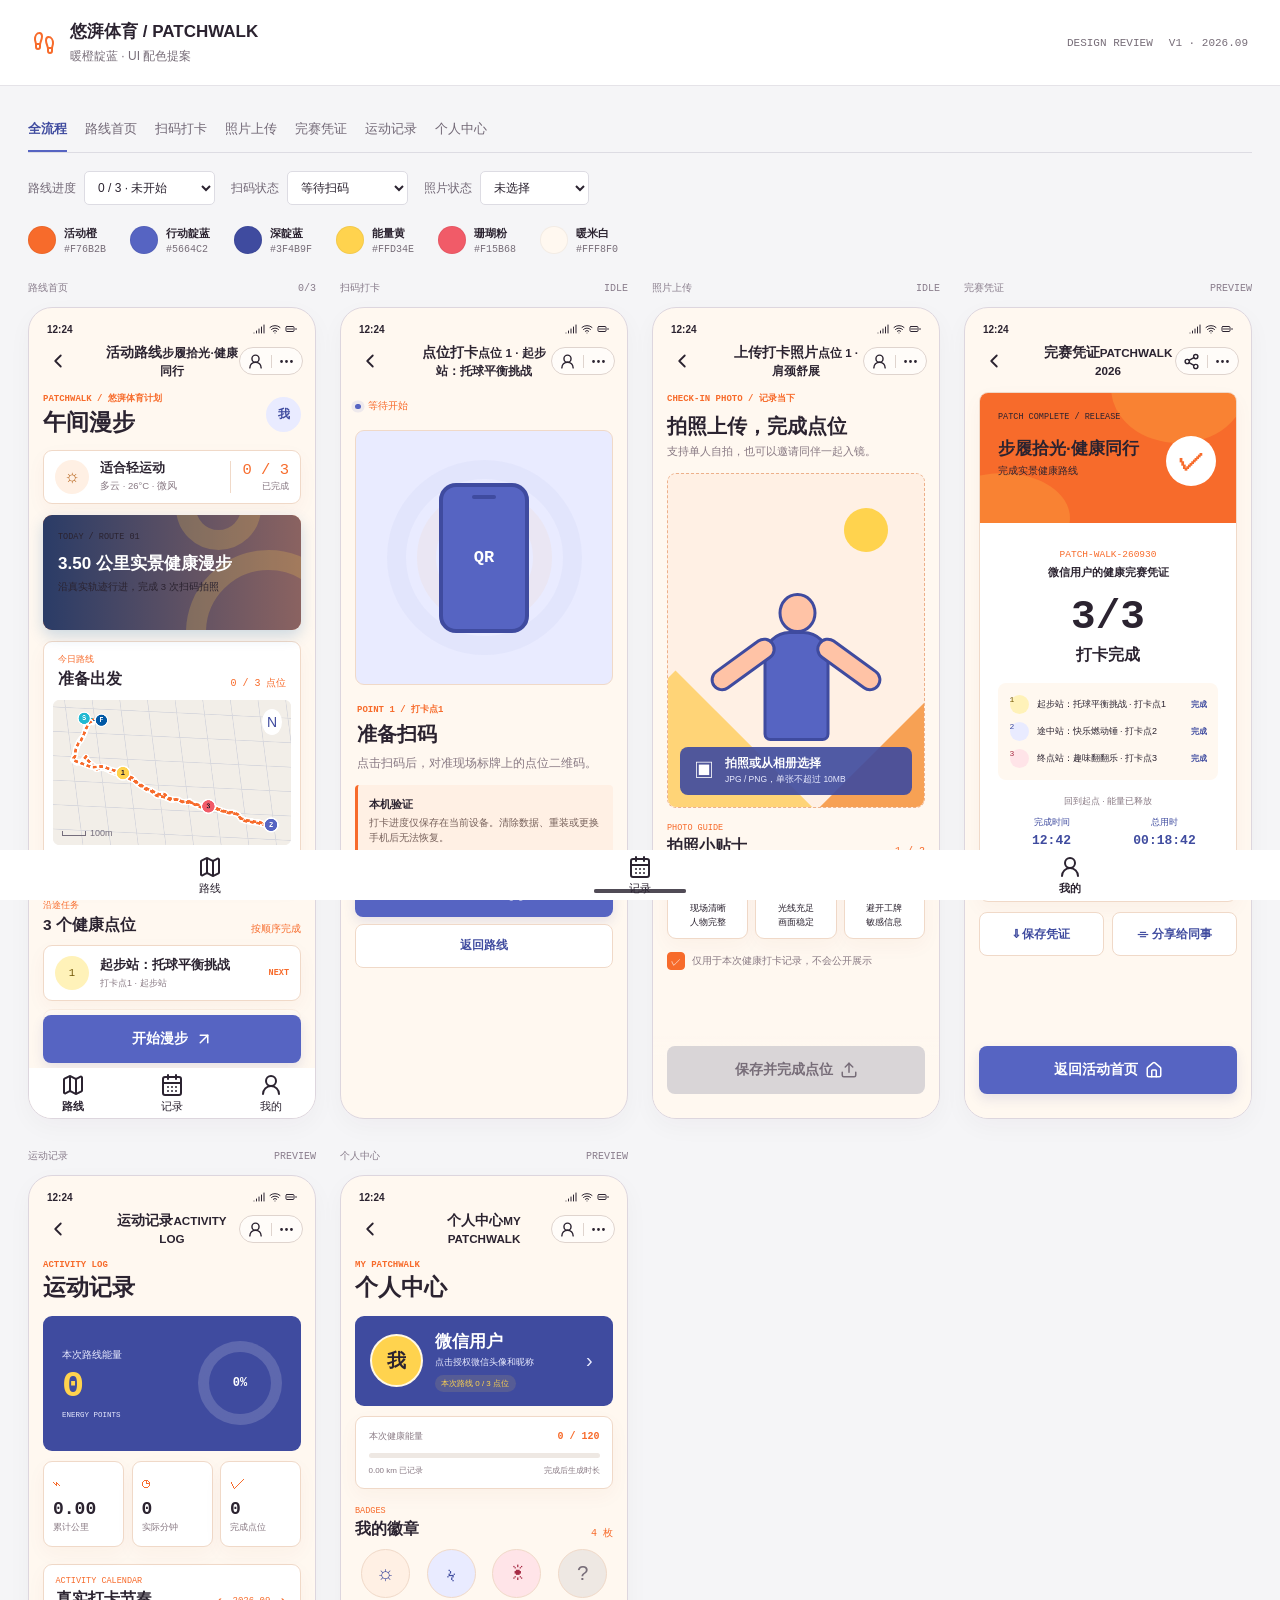
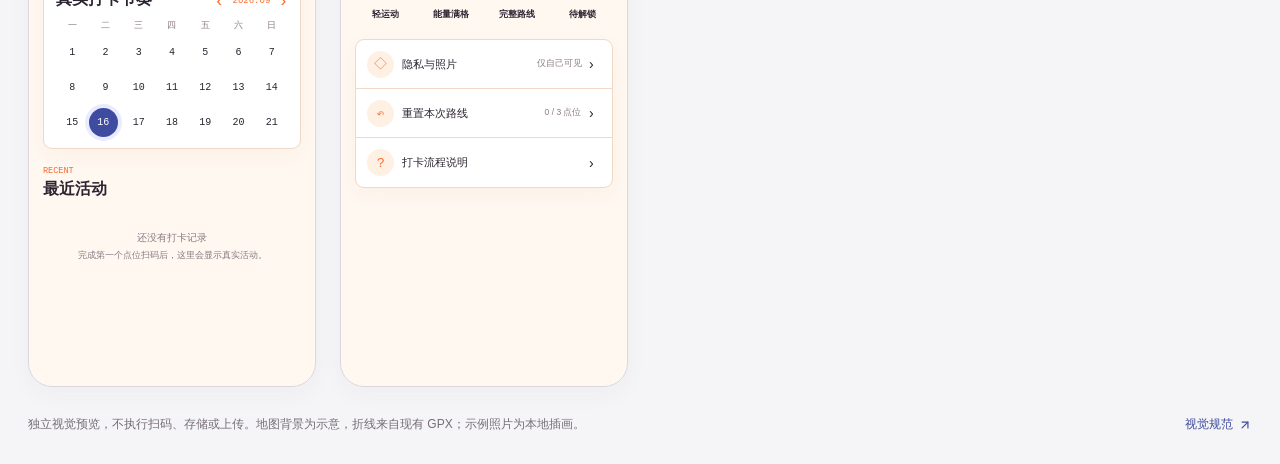
==== commit b7d4bdf2: "fix: rename route challenge stations" ====
--- a/specs/003-warm-orange-indigo-theme/preview/index.html
+++ b/specs/003-warm-orange-indigo-theme/preview/index.html
@@ -511,7 +511,7 @@
 lucide.createIcons({icons});\``);if(typeof document>"u")throw new Error("`createIcons()` only works in a browser environment.");const p=document.querySelectorAll(`[${d}]`);if(Array.from(p).forEach(M=>E0(M,{nameAttr:d,icons:t,attrs:c})),d==="data-lucide"){const M=document.querySelectorAll("[icon-name]");M.length>0&&(console.warn("[Lucide] Some icons were found with the now deprecated icon-name attribute. These will still be replaced for backwards compatibility, but will no longer be supported in v1.0 and you should switch to data-lucide"),Array.from(M).forEach(v=>E0(v,{nameAttr:"icon-name",icons:t,attrs:c})))}};a.AArrowDown=x0,a.AArrowUp=W0,a.ALargeSmall=X0,a.Accessibility=N0,a.Activity=K0,a.ActivitySquare=L2,a.AirVent=J0,a.Airplay=Q0,a.AlarmCheck=o,a.AlarmClock=Y0,a.AlarmClockCheck=o,a.AlarmClockMinus=s,a.AlarmClockOff=j0,a.AlarmClockPlus=r,a.AlarmMinus=s,a.AlarmPlus=r,a.AlarmSmoke=_0,a.Album=aa,a.AlertCircle=G,a.AlertOctagon=t2,a.AlertTriangle=P0,a.AlignCenter=da,a.AlignCenterHorizontal=ha,a.AlignCenterVertical=ta,a.AlignEndHorizontal=ca,a.AlignEndVertical=Ma,a.AlignHorizontalDistributeCenter=pa,a.AlignHorizontalDistributeEnd=ea,a.AlignHorizontalDistributeStart=na,a.AlignHorizontalJustifyCenter=ia,a.AlignHorizontalJustifyEnd=la,a.AlignHorizontalJustifyStart=va,a.AlignHorizontalSpaceAround=oa,a.AlignHorizontalSpaceBetween=sa,a.AlignJustify=ra,a.AlignLeft=ga,a.AlignRight=ya,a.AlignStartHorizontal=$a,a.AlignStartVertical=ma,a.AlignVerticalDistributeCenter=Ca,a.AlignVerticalDistributeEnd=ua,a.AlignVerticalDistributeStart=Ha,a.AlignVerticalJustifyCenter=wa,a.AlignVerticalJustifyEnd=Va,a.AlignVerticalJustifyStart=Aa,a.AlignVerticalSpaceAround=Sa,a.AlignVerticalSpaceBetween=La,a.Ambulance=fa,a.Ampersand=Pa,a.Ampersands=ka,a.Amphora=Ba,a.Anchor=Fa,a.Angry=Da,a.Annoyed=Ra,a.Antenna=za,a.Anvil=qa,a.Aperture=Ta,a.AppWindow=ba,a.AppWindowMac=Za,a.Apple=Ua,a.Archive=Ia,a.ArchiveRestore=Oa,a.ArchiveX=Ga,a.AreaChart=P,a.Armchair=Ea,a.ArrowBigDown=Wa,a.ArrowBigDownDash=xa,a.ArrowBigLeft=Na,a.ArrowBigLeftDash=Xa,a.ArrowBigRight=Ja,a.ArrowBigRightDash=Ka,a.ArrowBigUp=ja,a.ArrowBigUpDash=Qa,a.ArrowDown=eh,a.ArrowDown01=Ya,a.ArrowDown10=_a,a.ArrowDownAZ=g,a.ArrowDownAz=g,a.ArrowDownCircle=I,a.ArrowDownFromLine=ah,a.ArrowDownLeft=hh,a.ArrowDownLeftFromCircle=x,a.ArrowDownLeftFromSquare=F2,a.ArrowDownLeftSquare=f2,a.ArrowDownNarrowWide=th,a.ArrowDownRight=dh,a.ArrowDownRightFromCircle=W,a.ArrowDownRightFromSquare=D2,a.ArrowDownRightSquare=P2,a.ArrowDownSquare=k2,a.ArrowDownToDot=ch,a.ArrowDownToLine=Mh,a.ArrowDownUp=ph,a.ArrowDownWideNarrow=y,a.ArrowDownZA=$,a.ArrowDownZa=$,a.ArrowLeft=vh,a.ArrowLeftCircle=E,a.ArrowLeftFromLine=nh,a.ArrowLeftRight=ih,a.ArrowLeftSquare=B2,a.ArrowLeftToLine=lh,a.ArrowRight=gh,a.ArrowRightCircle=K,a.ArrowRightFromLine=oh,a.ArrowRightLeft=sh,a.ArrowRightSquare=q2,a.ArrowRightToLine=rh,a.ArrowUp=Sh,a.ArrowUp01=yh,a.ArrowUp10=$h,a.ArrowUpAZ=m,a.ArrowUpAz=m,a.ArrowUpCircle=J,a.ArrowUpDown=mh,a.ArrowUpFromDot=Ch,a.ArrowUpFromLine=uh,a.ArrowUpLeft=Hh,a.ArrowUpLeftFromCircle=X,a.ArrowUpLeftFromSquare=R2,a.ArrowUpLeftSquare=T2,a.ArrowUpNarrowWide=C,a.ArrowUpRight=wh,a.ArrowUpRightFromCircle=N,a.ArrowUpRightFromSquare=z2,a.ArrowUpRightSquare=Z2,a.ArrowUpSquare=b2,a.ArrowUpToLine=Vh,a.ArrowUpWideNarrow=Ah,a.ArrowUpZA=u,a.ArrowUpZa=u,a.ArrowsUpFromLine=Lh,a.Asterisk=fh,a.AsteriskSquare=U2,a.AtSign=Ph,a.Atom=kh,a.AudioLines=Bh,a.AudioWaveform=Fh,a.Award=Dh,a.Axe=Rh,a.Axis3D=H,a.Axis3d=H,a.Baby=zh,a.Backpack=qh,a.Badge=jh,a.BadgeAlert=Th,a.BadgeCent=Zh,a.BadgeCheck=w,a.BadgeDollarSign=bh,a.BadgeEuro=Uh,a.BadgeHelp=Oh,a.BadgeIndianRupee=Gh,a.BadgeInfo=Ih,a.BadgeJapaneseYen=Eh,a.BadgeMinus=xh,a.BadgePercent=Wh,a.BadgePlus=Xh,a.BadgePoundSterling=Nh,a.BadgeRussianRuble=Kh,a.BadgeSwissFranc=Jh,a.BadgeX=Qh,a.BaggageClaim=Yh,a.Ban=_h,a.Banana=at,a.Bandage=ht,a.Banknote=tt,a.BarChart=T,a.BarChart2=Z,a.BarChart3=z,a.BarChart4=R,a.BarChartBig=D,a.BarChartHorizontal=B,a.BarChartHorizontalBig=k,a.Barcode=dt,a.Baseline=ct,a.Bath=Mt,a.Battery=vt,a.BatteryCharging=pt,a.BatteryFull=et,a.BatteryLow=nt,a.BatteryMedium=it,a.BatteryWarning=lt,a.Beaker=ot,a.Bean=rt,a.BeanOff=st,a.Bed=$t,a.BedDouble=gt,a.BedSingle=yt,a.Beef=mt,a.Beer=ut,a.BeerOff=Ct,a.Bell=ft,a.BellDot=Ht,a.BellElectric=wt,a.BellMinus=Vt,a.BellOff=At,a.BellPlus=St,a.BellRing=Lt,a.BetweenHorizonalEnd=V,a.BetweenHorizonalStart=A,a.BetweenHorizontalEnd=V,a.BetweenHorizontalStart=A,a.BetweenVerticalEnd=Pt,a.BetweenVerticalStart=kt,a.BicepsFlexed=Bt,a.Bike=Ft,a.Binary=Dt,a.Binoculars=Rt,a.Biohazard=zt,a.Bird=qt,a.Bitcoin=Tt,a.Blend=Zt,a.Blinds=bt,a.Blocks=Ut,a.Bluetooth=Et,a.BluetoothConnected=Ot,a.BluetoothOff=Gt,a.BluetoothSearching=It,a.Bold=xt,a.Bolt=Wt,a.Bomb=Xt,a.Bone=Nt,a.Book=y4,a.BookA=Kt,a.BookAudio=Jt,a.BookCheck=Qt,a.BookCopy=jt,a.BookDashed=S,a.BookDown=Yt,a.BookHeadphones=_t,a.BookHeart=a4,a.BookImage=h4,a.BookKey=t4,a.BookLock=d4,a.BookMarked=c4,a.BookMinus=M4,a.BookOpen=n4,a.BookOpenCheck=p4,a.BookOpenText=e4,a.BookPlus=i4,a.BookTemplate=S,a.BookText=l4,a.BookType=v4,a.BookUp=s4,a.BookUp2=o4,a.BookUser=r4,a.BookX=g4,a.Bookmark=H4,a.BookmarkCheck=$4,a.BookmarkMinus=m4,a.BookmarkPlus=C4,a.BookmarkX=u4,a.BoomBox=w4,a.Bot=S4,a.BotMessageSquare=V4,a.BotOff=A4,a.Box=L4,a.BoxSelect=Q2,a.Boxes=f4,a.Braces=L,a.Brackets=P4,a.Brain=F4,a.BrainCircuit=k4,a.BrainCog=B4,a.BrickWall=D4,a.Briefcase=T4,a.BriefcaseBusiness=R4,a.BriefcaseConveyorBelt=z4,a.BriefcaseMedical=q4,a.BringToFront=Z4,a.Brush=b4,a.Bug=G4,a.BugOff=U4,a.BugPlay=O4,a.Building=E4,a.Building2=I4,a.Bus=W4,a.BusFront=x4,a.Cable=N4,a.CableCar=X4,a.Cake=J4,a.CakeSlice=K4,a.Calculator=Q4,a.Calendar=$5,a.Calendar1=j4,a.CalendarArrowDown=Y4,a.CalendarArrowUp=_4,a.CalendarCheck=h5,a.CalendarCheck2=a5,a.CalendarClock=t5,a.CalendarCog=d5,a.CalendarDays=c5,a.CalendarFold=M5,a.CalendarHeart=p5,a.CalendarMinus=n5,a.CalendarMinus2=e5,a.CalendarOff=i5,a.CalendarPlus=v5,a.CalendarPlus2=l5,a.CalendarRange=o5,a.CalendarSearch=s5,a.CalendarSync=r5,a.CalendarX=y5,a.CalendarX2=g5,a.Camera=C5,a.CameraOff=m5,a.CandlestickChart=F,a.Candy=w5,a.CandyCane=u5,a.CandyOff=H5,a.Cannabis=V5,a.Captions=f,a.CaptionsOff=A5,a.Car=f5,a.CarFront=S5,a.CarTaxiFront=L5,a.Caravan=P5,a.Carrot=k5,a.CaseLower=B5,a.CaseSensitive=F5,a.CaseUpper=D5,a.CassetteTape=R5,a.Cast=z5,a.Castle=q5,a.Cat=T5,a.Cctv=Z5,a.ChartArea=P,a.ChartBar=B,a.ChartBarBig=k,a.ChartBarDecreasing=b5,a.ChartBarIncreasing=U5,a.ChartBarStacked=O5,a.ChartCandlestick=F,a.ChartColumn=z,a.ChartColumnBig=D,a.ChartColumnDecreasing=G5,a.ChartColumnIncreasing=R,a.ChartColumnStacked=I5,a.ChartGantt=E5,a.ChartLine=q,a.ChartNetwork=x5,a.ChartNoAxesColumn=Z,a.ChartNoAxesColumnDecreasing=W5,a.ChartNoAxesColumnIncreasing=T,a.ChartNoAxesCombined=X5,a.ChartNoAxesGantt=b,a.ChartPie=U,a.ChartScatter=O,a.ChartSpline=N5,a.Check=J5,a.CheckCheck=K5,a.CheckCircle=Q,a.CheckCircle2=j,a.CheckSquare=G2,a.CheckSquare2=I2,a.ChefHat=Q5,a.Cherry=j5,a.ChevronDown=Y5,a.ChevronDownCircle=Y,a.ChevronDownSquare=E2,a.ChevronFirst=_5,a.ChevronLast=ad,a.ChevronLeft=hd,a.ChevronLeftCircle=_,a.ChevronLeftSquare=x2,a.ChevronRight=td,a.ChevronRightCircle=a1,a.ChevronRightSquare=W2,a.ChevronUp=dd,a.ChevronUpCircle=h1,a.ChevronUpSquare=X2,a.ChevronsDown=Md,a.ChevronsDownUp=cd,a.ChevronsLeft=nd,a.ChevronsLeftRight=ed,a.ChevronsLeftRightEllipsis=pd,a.ChevronsRight=ld,a.ChevronsRightLeft=id,a.ChevronsUp=od,a.ChevronsUpDown=vd,a.Chrome=sd,a.Church=rd,a.Cigarette=yd,a.CigaretteOff=gd,a.Circle=fd,a.CircleAlert=G,a.CircleArrowDown=I,a.CircleArrowLeft=E,a.CircleArrowOutDownLeft=x,a.CircleArrowOutDownRight=W,a.CircleArrowOutUpLeft=X,a.CircleArrowOutUpRight=N,a.CircleArrowRight=K,a.CircleArrowUp=J,a.CircleCheck=j,a.CircleCheckBig=Q,a.CircleChevronDown=Y,a.CircleChevronLeft=_,a.CircleChevronRight=a1,a.CircleChevronUp=h1,a.CircleDashed=$d,a.CircleDivide=t1,a.CircleDollarSign=md,a.CircleDot=ud,a.CircleDotDashed=Cd,a.CircleEllipsis=Hd,a.CircleEqual=wd,a.CircleFadingArrowUp=Vd,a.CircleFadingPlus=Ad,a.CircleGauge=d1,a.CircleHelp=c1,a.CircleMinus=M1,a.CircleOff=Sd,a.CircleParking=e1,a.CircleParkingOff=p1,a.CirclePause=n1,a.CirclePercent=i1,a.CirclePlay=l1,a.CirclePlus=v1,a.CirclePower=o1,a.CircleSlash=Ld,a.CircleSlash2=s1,a.CircleSlashed=s1,a.CircleStop=r1,a.CircleUser=y1,a.CircleUserRound=g1,a.CircleX=$1,a.CircuitBoard=Pd,a.Citrus=kd,a.Clapperboard=Bd,a.Clipboard=Ud,a.ClipboardCheck=Fd,a.ClipboardCopy=Dd,a.ClipboardEdit=C1,a.ClipboardList=Rd,a.ClipboardMinus=zd,a.ClipboardPaste=qd,a.ClipboardPen=C1,a.ClipboardPenLine=m1,a.ClipboardPlus=Td,a.ClipboardSignature=m1,a.ClipboardType=Zd,a.ClipboardX=bd,a.Clock=h3,a.Clock1=Od,a.Clock10=Gd,a.Clock11=Id,a.Clock12=Ed,a.Clock2=xd,a.Clock3=Wd,a.Clock4=Xd,a.Clock5=Nd,a.Clock6=Kd,a.Clock7=Jd,a.Clock8=Qd,a.Clock9=jd,a.ClockAlert=Yd,a.ClockArrowDown=_d,a.ClockArrowUp=a3,a.Cloud=y3,a.CloudAlert=t3,a.CloudCog=d3,a.CloudDownload=u1,a.CloudDrizzle=c3,a.CloudFog=M3,a.CloudHail=p3,a.CloudLightning=e3,a.CloudMoon=i3,a.CloudMoonRain=n3,a.CloudOff=l3,a.CloudRain=o3,a.CloudRainWind=v3,a.CloudSnow=s3,a.CloudSun=g3,a.CloudSunRain=r3,a.CloudUpload=H1,a.Cloudy=$3,a.Clover=m3,a.Club=C3,a.Code=u3,a.Code2=w1,a.CodeSquare=N2,a.CodeXml=w1,a.Codepen=H3,a.Codesandbox=w3,a.Coffee=V3,a.Cog=A3,a.Coins=S3,a.Columns=V1,a.Columns2=V1,a.Columns3=A1,a.Columns4=L3,a.Combine=f3,a.Command=P3,a.Compass=k3,a.Component=B3,a.Computer=F3,a.ConciergeBell=D3,a.Cone=R3,a.Construction=z3,a.Contact=q3,a.Contact2=S1,a.ContactRound=S1,a.Container=T3,a.Contrast=Z3,a.Cookie=b3,a.CookingPot=U3,a.Copy=W3,a.CopyCheck=O3,a.CopyMinus=G3,a.CopyPlus=I3,a.CopySlash=E3,a.CopyX=x3,a.Copyleft=X3,a.Copyright=N3,a.CornerDownLeft=K3,a.CornerDownRight=J3,a.CornerLeftDown=Q3,a.CornerLeftUp=j3,a.CornerRightDown=Y3,a.CornerRightUp=_3,a.CornerUpLeft=a6,a.CornerUpRight=h6,a.Cpu=t6,a.CreativeCommons=d6,a.CreditCard=c6,a.Croissant=M6,a.Crop=p6,a.Cross=e6,a.Crosshair=n6,a.Crown=i6,a.Cuboid=l6,a.CupSoda=v6,a.CurlyBraces=L,a.Currency=o6,a.Cylinder=s6,a.Dam=r6,a.Database=$6,a.DatabaseBackup=g6,a.DatabaseZap=y6,a.Delete=m6,a.Dessert=C6,a.Diameter=u6,a.Diamond=V6,a.DiamondMinus=H6,a.DiamondPercent=L1,a.DiamondPlus=w6,a.Dice1=A6,a.Dice2=S6,a.Dice3=L6,a.Dice4=f6,a.Dice5=P6,a.Dice6=k6,a.Dices=B6,a.Diff=F6,a.Disc=q6,a.Disc2=D6,a.Disc3=R6,a.DiscAlbum=z6,a.Divide=T6,a.DivideCircle=t1,a.DivideSquare=j2,a.Dna=b6,a.DnaOff=Z6,a.Dock=U6,a.Dog=O6,a.DollarSign=G6,a.Donut=I6,a.DoorClosed=E6,a.DoorOpen=x6,a.Dot=W6,a.DotSquare=Y2,a.Download=X6,a.DownloadCloud=u1,a.DraftingCompass=N6,a.Drama=K6,a.Dribbble=J6,a.Drill=Q6,a.Droplet=Y6,a.DropletOff=j6,a.Droplets=_6,a.Drum=ac,a.Drumstick=hc,a.Dumbbell=tc,a.Ear=cc,a.EarOff=dc,a.Earth=f1,a.EarthLock=Mc,a.Eclipse=pc,a.Edit=e,a.Edit2=g2,a.Edit3=r2,a.Egg=ic,a.EggFried=ec,a.EggOff=nc,a.Ellipsis=k1,a.EllipsisVertical=P1,a.Equal=oc,a.EqualApproximately=lc,a.EqualNot=vc,a.EqualSquare=_2,a.Eraser=sc,a.EthernetPort=rc,a.Euro=gc,a.Expand=yc,a.ExternalLink=$c,a.Eye=uc,a.EyeClosed=mc,a.EyeOff=Cc,a.Facebook=Hc,a.Factory=wc,a.Fan=Vc,a.FastForward=Ac,a.Feather=Sc,a.Fence=Lc,a.FerrisWheel=fc,a.Figma=Pc,a.File=S8,a.FileArchive=kc,a.FileAudio=Fc,a.FileAudio2=Bc,a.FileAxis3D=B1,a.FileAxis3d=B1,a.FileBadge=Rc,a.FileBadge2=Dc,a.FileBarChart=F1,a.FileBarChart2=D1,a.FileBox=zc,a.FileChartColumn=D1,a.FileChartColumnIncreasing=F1,a.FileChartLine=R1,a.FileChartPie=z1,a.FileCheck=Tc,a.FileCheck2=qc,a.FileClock=Zc,a.FileCode=Uc,a.FileCode2=bc,a.FileCog=q1,a.FileCog2=q1,a.FileDiff=Oc,a.FileDigit=Gc,a.FileDown=Ic,a.FileEdit=Z1,a.FileHeart=Ec,a.FileImage=xc,a.FileInput=Wc,a.FileJson=Nc,a.FileJson2=Xc,a.FileKey=Jc,a.FileKey2=Kc,a.FileLineChart=R1,a.FileLock=jc,a.FileLock2=Qc,a.FileMinus=_c,a.FileMinus2=Yc,a.FileMusic=a8,a.FileOutput=h8,a.FilePen=Z1,a.FilePenLine=T1,a.FilePieChart=z1,a.FilePlus=d8,a.FilePlus2=t8,a.FileQuestion=c8,a.FileScan=M8,a.FileSearch=e8,a.FileSearch2=p8,a.FileSignature=T1,a.FileSliders=n8,a.FileSpreadsheet=i8,a.FileStack=l8,a.FileSymlink=v8,a.FileTerminal=o8,a.FileText=s8,a.FileType=g8,a.FileType2=r8,a.FileUp=y8,a.FileUser=$8,a.FileVideo=C8,a.FileVideo2=m8,a.FileVolume=H8,a.FileVolume2=u8,a.FileWarning=w8,a.FileX=A8,a.FileX2=V8,a.Files=L8,a.Film=f8,a.Filter=k8,a.FilterX=P8,a.Fingerprint=B8,a.FireExtinguisher=F8,a.Fish=z8,a.FishOff=D8,a.FishSymbol=R8,a.Flag=b8,a.FlagOff=q8,a.FlagTriangleLeft=T8,a.FlagTriangleRight=Z8,a.Flame=O8,a.FlameKindling=U8,a.Flashlight=I8,a.FlashlightOff=G8,a.FlaskConical=x8,a.FlaskConicalOff=E8,a.FlaskRound=W8,a.FlipHorizontal=N8,a.FlipHorizontal2=X8,a.FlipVertical=J8,a.FlipVertical2=K8,a.Flower=j8,a.Flower2=Q8,a.Focus=Y8,a.FoldHorizontal=_8,a.FoldVertical=a7,a.Folder=P7,a.FolderArchive=h7,a.FolderCheck=t7,a.FolderClock=d7,a.FolderClosed=c7,a.FolderCode=M7,a.FolderCog=b1,a.FolderCog2=b1,a.FolderDot=p7,a.FolderDown=e7,a.FolderEdit=U1,a.FolderGit=i7,a.FolderGit2=n7,a.FolderHeart=l7,a.FolderInput=v7,a.FolderKanban=o7,a.FolderKey=s7,a.FolderLock=r7,a.FolderMinus=g7,a.FolderOpen=$7,a.FolderOpenDot=y7,a.FolderOutput=m7,a.FolderPen=U1,a.FolderPlus=C7,a.FolderRoot=u7,a.FolderSearch=w7,a.FolderSearch2=H7,a.FolderSymlink=V7,a.FolderSync=A7,a.FolderTree=S7,a.FolderUp=L7,a.FolderX=f7,a.Folders=k7,a.Footprints=B7,a.ForkKnife=U0,a.ForkKnifeCrossed=b0,a.Forklift=F7,a.FormInput=$2,a.Forward=D7,a.Frame=R7,a.Framer=z7,a.Frown=q7,a.Fuel=T7,a.Fullscreen=Z7,a.FunctionSquare=a0,a.GalleryHorizontal=U7,a.GalleryHorizontalEnd=b7,a.GalleryThumbnails=O7,a.GalleryVertical=I7,a.GalleryVerticalEnd=G7,a.Gamepad=x7,a.Gamepad2=E7,a.GanttChart=b,a.GanttChartSquare=l,a.Gauge=W7,a.GaugeCircle=d1,a.Gavel=X7,a.Gem=N7,a.Ghost=K7,a.Gift=J7,a.GitBranch=j7,a.GitBranchPlus=Q7,a.GitCommit=O1,a.GitCommitHorizontal=O1,a.GitCommitVertical=Y7,a.GitCompare=aM,a.GitCompareArrows=_7,a.GitFork=hM,a.GitGraph=tM,a.GitMerge=dM,a.GitPullRequest=iM,a.GitPullRequestArrow=cM,a.GitPullRequestClosed=MM,a.GitPullRequestCreate=eM,a.GitPullRequestCreateArrow=pM,a.GitPullRequestDraft=nM,a.Github=lM,a.Gitlab=vM,a.GlassWater=oM,a.Glasses=sM,a.Globe=gM,a.Globe2=f1,a.GlobeLock=rM,a.Goal=yM,a.Grab=$M,a.GraduationCap=mM,a.Grape=CM,a.Grid=i,a.Grid2X2=I1,a.Grid2X2Plus=G1,a.Grid2x2=I1,a.Grid2x2Check=uM,a.Grid2x2Plus=G1,a.Grid2x2X=HM,a.Grid3X3=i,a.Grid3x3=i,a.Grip=AM,a.GripHorizontal=wM,a.GripVertical=VM,a.Group=SM,a.Guitar=LM,a.Ham=fM,a.Hammer=PM,a.Hand=RM,a.HandCoins=kM,a.HandHeart=BM,a.HandHelping=E1,a.HandMetal=FM,a.HandPlatter=DM,a.Handshake=zM,a.HardDrive=ZM,a.HardDriveDownload=qM,a.HardDriveUpload=TM,a.HardHat=bM,a.Hash=UM,a.Haze=OM,a.HdmiPort=GM,a.Heading=KM,a.Heading1=IM,a.Heading2=EM,a.Heading3=xM,a.Heading4=WM,a.Heading5=XM,a.Heading6=NM,a.HeadphoneOff=JM,a.Headphones=QM,a.Headset=jM,a.Heart=tp,a.HeartCrack=YM,a.HeartHandshake=_M,a.HeartOff=ap,a.HeartPulse=hp,a.Heater=dp,a.HelpCircle=c1,a.HelpingHand=E1,a.Hexagon=cp,a.Highlighter=Mp,a.History=pp,a.Home=x1,a.Hop=np,a.HopOff=ep,a.Hospital=ip,a.Hotel=lp,a.Hourglass=vp,a.House=x1,a.HousePlug=op,a.HousePlus=sp,a.IceCream=X1,a.IceCream2=W1,a.IceCreamBowl=W1,a.IceCreamCone=X1,a.IdCard=rp,a.Image=wp,a.ImageDown=gp,a.ImageMinus=yp,a.ImageOff=$p,a.ImagePlay=mp,a.ImagePlus=Cp,a.ImageUp=up,a.ImageUpscale=Hp,a.Images=Vp,a.Import=Ap,a.Inbox=Sp,a.Indent=K1,a.IndentDecrease=N1,a.IndentIncrease=K1,a.IndianRupee=Lp,a.Infinity=fp,a.Info=Pp,a.Inspect=p0,a.InspectionPanel=kp,a.Instagram=Bp,a.Italic=Fp,a.IterationCcw=Dp,a.IterationCw=Rp,a.JapaneseYen=zp,a.Joystick=qp,a.Kanban=Tp,a.KanbanSquare=h0,a.KanbanSquareDashed=K2,a.Key=Up,a.KeyRound=Zp,a.KeySquare=bp,a.Keyboard=Ip,a.KeyboardMusic=Op,a.KeyboardOff=Gp,a.Lamp=Kp,a.LampCeiling=Ep,a.LampDesk=xp,a.LampFloor=Wp,a.LampWallDown=Xp,a.LampWallUp=Np,a.LandPlot=Jp,a.Landmark=Qp,a.Languages=jp,a.Laptop=_p,a.Laptop2=J1,a.LaptopMinimal=J1,a.LaptopMinimalCheck=Yp,a.Lasso=he,a.LassoSelect=ae,a.Laugh=te,a.Layers=Q1,a.Layers2=de,a.Layers3=Q1,a.Layout=s2,a.LayoutDashboard=ce,a.LayoutGrid=Me,a.LayoutList=pe,a.LayoutPanelLeft=ee,a.LayoutPanelTop=ne,a.LayoutTemplate=ie,a.Leaf=le,a.LeafyGreen=ve,a.Lectern=oe,a.LetterText=se,a.Library=ge,a.LibraryBig=re,a.LibrarySquare=t0,a.LifeBuoy=ye,a.Ligature=$e,a.Lightbulb=Ce,a.LightbulbOff=me,a.LineChart=q,a.Link=we,a.Link2=He,a.Link2Off=ue,a.Linkedin=Ve,a.List=Oe,a.ListCheck=Ae,a.ListChecks=Se,a.ListCollapse=Le,a.ListEnd=fe,a.ListFilter=ke,a.ListFilterPlus=Pe,a.ListMinus=Be,a.ListMusic=Fe,a.ListOrdered=De,a.ListPlus=Re,a.ListRestart=ze,a.ListStart=qe,a.ListTodo=Te,a.ListTree=Ze,a.ListVideo=be,a.ListX=Ue,a.Loader=Ie,a.Loader2=j1,a.LoaderCircle=j1,a.LoaderPinwheel=Ge,a.Locate=We,a.LocateFixed=Ee,a.LocateOff=xe,a.Lock=Ne,a.LockKeyhole=Xe,a.LockKeyholeOpen=Y1,a.LockOpen=_1,a.LogIn=Ke,a.LogOut=Je,a.Logs=Qe,a.Lollipop=je,a.Luggage=Ye,a.MSquare=d0,a.Magnet=_e,a.Mail=nn,a.MailCheck=an,a.MailMinus=hn,a.MailOpen=tn,a.MailPlus=dn,a.MailQuestion=cn,a.MailSearch=Mn,a.MailWarning=pn,a.MailX=en,a.Mailbox=ln,a.Mails=vn,a.Map=An,a.MapPin=wn,a.MapPinCheck=sn,a.MapPinCheckInside=on,a.MapPinHouse=rn,a.MapPinMinus=yn,a.MapPinMinusInside=gn,a.MapPinOff=$n,a.MapPinPlus=Cn,a.MapPinPlusInside=mn,a.MapPinX=Hn,a.MapPinXInside=un,a.MapPinned=Vn,a.Martini=Sn,a.Maximize=fn,a.Maximize2=Ln,a.Medal=Pn,a.Megaphone=Bn,a.MegaphoneOff=kn,a.Meh=Fn,a.MemoryStick=Dn,a.Menu=Rn,a.MenuSquare=c0,a.Merge=zn,a.MessageCircle=Wn,a.MessageCircleCode=qn,a.MessageCircleDashed=Tn,a.MessageCircleHeart=Zn,a.MessageCircleMore=bn,a.MessageCircleOff=Un,a.MessageCirclePlus=On,a.MessageCircleQuestion=Gn,a.MessageCircleReply=In,a.MessageCircleWarning=En,a.MessageCircleX=xn,a.MessageSquare=e9,a.MessageSquareCode=Xn,a.MessageSquareDashed=Nn,a.MessageSquareDiff=Kn,a.MessageSquareDot=Jn,a.MessageSquareHeart=Qn,a.MessageSquareLock=jn,a.MessageSquareMore=Yn,a.MessageSquareOff=_n,a.MessageSquarePlus=a9,a.MessageSquareQuote=h9,a.MessageSquareReply=t9,a.MessageSquareShare=d9,a.MessageSquareText=c9,a.MessageSquareWarning=M9,a.MessageSquareX=p9,a.MessagesSquare=n9,a.Mic=l9,a.Mic2=a2,a.MicOff=i9,a.MicVocal=a2,a.Microchip=v9,a.Microscope=o9,a.Microwave=s9,a.Milestone=r9,a.Milk=y9,a.MilkOff=g9,a.Minimize=m9,a.Minimize2=$9,a.Minus=C9,a.MinusCircle=M1,a.MinusSquare=M0,a.Monitor=D9,a.MonitorCheck=u9,a.MonitorCog=H9,a.MonitorDot=w9,a.MonitorDown=V9,a.MonitorOff=A9,a.MonitorPause=S9,a.MonitorPlay=L9,a.MonitorSmartphone=f9,a.MonitorSpeaker=P9,a.MonitorStop=k9,a.MonitorUp=B9,a.MonitorX=F9,a.Moon=z9,a.MoonStar=R9,a.MoreHorizontal=k1,a.MoreVertical=P1,a.Mountain=T9,a.MountainSnow=q9,a.Mouse=I9,a.MouseOff=Z9,a.MousePointer=G9,a.MousePointer2=b9,a.MousePointerBan=U9,a.MousePointerClick=O9,a.MousePointerSquareDashed=J2,a.Move=hi,a.Move3D=h2,a.Move3d=h2,a.MoveDiagonal=x9,a.MoveDiagonal2=E9,a.MoveDown=N9,a.MoveDownLeft=W9,a.MoveDownRight=X9,a.MoveHorizontal=K9,a.MoveLeft=J9,a.MoveRight=Q9,a.MoveUp=_9,a.MoveUpLeft=j9,a.MoveUpRight=Y9,a.MoveVertical=ai,a.Music=Mi,a.Music2=ti,a.Music3=di,a.Music4=ci,a.Navigation=ii,a.Navigation2=ei,a.Navigation2Off=pi,a.NavigationOff=ni,a.Network=li,a.Newspaper=vi,a.Nfc=oi,a.Notebook=yi,a.NotebookPen=si,a.NotebookTabs=ri,a.NotebookText=gi,a.NotepadText=mi,a.NotepadTextDashed=$i,a.Nut=ui,a.NutOff=Ci,a.Octagon=wi,a.OctagonAlert=t2,a.OctagonMinus=Hi,a.OctagonPause=d2,a.OctagonX=c2,a.Omega=Vi,a.Option=Ai,a.Orbit=Si,a.Origami=Li,a.Outdent=N1,a.Package=zi,a.Package2=fi,a.PackageCheck=Pi,a.PackageMinus=ki,a.PackageOpen=Bi,a.PackagePlus=Fi,a.PackageSearch=Di,a.PackageX=Ri,a.PaintBucket=qi,a.PaintRoller=Ti,a.Paintbrush=Zi,a.Paintbrush2=M2,a.PaintbrushVertical=M2,a.Palette=bi,a.Palmtree=f0,a.PanelBottom=Gi,a.PanelBottomClose=Ui,a.PanelBottomDashed=p2,a.PanelBottomInactive=p2,a.PanelBottomOpen=Oi,a.PanelLeft=l2,a.PanelLeftClose=e2,a.PanelLeftDashed=n2,a.PanelLeftInactive=n2,a.PanelLeftOpen=i2,a.PanelRight=xi,a.PanelRightClose=Ii,a.PanelRightDashed=v2,a.PanelRightInactive=v2,a.PanelRightOpen=Ei,a.PanelTop=Ni,a.PanelTopClose=Wi,a.PanelTopDashed=o2,a.PanelTopInactive=o2,a.PanelTopOpen=Xi,a.PanelsLeftBottom=Ki,a.PanelsLeftRight=A1,a.PanelsRightBottom=Ji,a.PanelsTopBottom=u2,a.PanelsTopLeft=s2,a.Paperclip=Qi,a.Parentheses=ji,a.ParkingCircle=e1,a.ParkingCircleOff=p1,a.ParkingMeter=Yi,a.ParkingSquare=n0,a.ParkingSquareOff=e0,a.PartyPopper=_i,a.Pause=al,a.PauseCircle=n1,a.PauseOctagon=d2,a.PawPrint=hl,a.PcCase=tl,a.Pen=g2,a.PenBox=e,a.PenLine=r2,a.PenOff=dl,a.PenSquare=e,a.PenTool=cl,a.Pencil=nl,a.PencilLine=Ml,a.PencilOff=pl,a.PencilRuler=el,a.Pentagon=il,a.Percent=ll,a.PercentCircle=i1,a.PercentDiamond=L1,a.PercentSquare=i0,a.PersonStanding=vl,a.PhilippinePeso=ol,a.Phone=Cl,a.PhoneCall=sl,a.PhoneForwarded=rl,a.PhoneIncoming=gl,a.PhoneMissed=yl,a.PhoneOff=$l,a.PhoneOutgoing=ml,a.Pi=ul,a.PiSquare=l0,a.Piano=Hl,a.Pickaxe=wl,a.PictureInPicture=Al,a.PictureInPicture2=Vl,a.PieChart=U,a.PiggyBank=Sl,a.Pilcrow=Pl,a.PilcrowLeft=Ll,a.PilcrowRight=fl,a.PilcrowSquare=v0,a.Pill=Bl,a.PillBottle=kl,a.Pin=Dl,a.PinOff=Fl,a.Pipette=Rl,a.Pizza=zl,a.Plane=Zl,a.PlaneLanding=ql,a.PlaneTakeoff=Tl,a.Play=bl,a.PlayCircle=l1,a.PlaySquare=o0,a.Plug=Ol,a.Plug2=Ul,a.PlugZap=y2,a.PlugZap2=y2,a.Plus=Gl,a.PlusCircle=v1,a.PlusSquare=s0,a.Pocket=El,a.PocketKnife=Il,a.Podcast=xl,a.Pointer=Xl,a.PointerOff=Wl,a.Popcorn=Nl,a.Popsicle=Kl,a.PoundSterling=Jl,a.Power=jl,a.PowerCircle=o1,a.PowerOff=Ql,a.PowerSquare=r0,a.Presentation=Yl,a.Printer=av,a.PrinterCheck=_l,a.Projector=hv,a.Proportions=tv,a.Puzzle=dv,a.Pyramid=cv,a.QrCode=Mv,a.Quote=pv,a.Rabbit=ev,a.Radar=nv,a.Radiation=iv,a.Radical=lv,a.Radio=sv,a.RadioReceiver=vv,a.RadioTower=ov,a.Radius=rv,a.RailSymbol=gv,a.Rainbow=yv,a.Rat=$v,a.Ratio=mv,a.Receipt=fv,a.ReceiptCent=Cv,a.ReceiptEuro=uv,a.ReceiptIndianRupee=Hv,a.ReceiptJapaneseYen=wv,a.ReceiptPoundSterling=Vv,a.ReceiptRussianRuble=Av,a.ReceiptSwissFranc=Sv,a.ReceiptText=Lv,a.RectangleEllipsis=$2,a.RectangleHorizontal=Pv,a.RectangleVertical=kv,a.Recycle=Bv,a.Redo=Rv,a.Redo2=Fv,a.RedoDot=Dv,a.RefreshCcw=qv,a.RefreshCcwDot=zv,a.RefreshCw=Zv,a.RefreshCwOff=Tv,a.Refrigerator=bv,a.Regex=Uv,a.RemoveFormatting=Ov,a.Repeat=Ev,a.Repeat1=Gv,a.Repeat2=Iv,a.Replace=Wv,a.ReplaceAll=xv,a.Reply=Nv,a.ReplyAll=Xv,a.Rewind=Kv,a.Ribbon=Jv,a.Rocket=Qv,a.RockingChair=jv,a.RollerCoaster=Yv,a.Rotate3D=m2,a.Rotate3d=m2,a.RotateCcw=ao,a.RotateCcwSquare=_v,a.RotateCw=to,a.RotateCwSquare=ho,a.Route=Mo,a.RouteOff=co,a.Router=po,a.Rows=C2,a.Rows2=C2,a.Rows3=u2,a.Rows4=eo,a.Rss=no,a.Ruler=io,a.RussianRuble=lo,a.Sailboat=vo,a.Salad=oo,a.Sandwich=so,a.Satellite=go,a.SatelliteDish=ro,a.Save=mo,a.SaveAll=yo,a.SaveOff=$o,a.Scale=Co,a.Scale3D=H2,a.Scale3d=H2,a.Scaling=uo,a.Scan=ko,a.ScanBarcode=Ho,a.ScanEye=wo,a.ScanFace=Vo,a.ScanHeart=Ao,a.ScanLine=So,a.ScanQrCode=Lo,a.ScanSearch=fo,a.ScanText=Po,a.ScatterChart=O,a.School=Bo,a.School2=B0,a.Scissors=Do,a.ScissorsLineDashed=Fo,a.ScissorsSquare=g0,a.ScissorsSquareDashedBottom=O2,a.ScreenShare=zo,a.ScreenShareOff=Ro,a.Scroll=To,a.ScrollText=qo,a.Search=Go,a.SearchCheck=Zo,a.SearchCode=bo,a.SearchSlash=Uo,a.SearchX=Oo,a.Section=Io,a.Send=xo,a.SendHorizonal=w2,a.SendHorizontal=w2,a.SendToBack=Eo,a.SeparatorHorizontal=Wo,a.SeparatorVertical=Xo,a.Server=Qo,a.ServerCog=No,a.ServerCrash=Ko,a.ServerOff=Jo,a.Settings=Yo,a.Settings2=jo,a.Shapes=_o,a.Share=hs,a.Share2=as,a.Sheet=ts,a.Shell=ds,a.Shield=ss,a.ShieldAlert=cs,a.ShieldBan=Ms,a.ShieldCheck=ps,a.ShieldClose=V2,a.ShieldEllipsis=es,a.ShieldHalf=ns,a.ShieldMinus=is,a.ShieldOff=ls,a.ShieldPlus=vs,a.ShieldQuestion=os,a.ShieldX=V2,a.Ship=gs,a.ShipWheel=rs,a.Shirt=ys,a.ShoppingBag=$s,a.ShoppingBasket=ms,a.ShoppingCart=Cs,a.Shovel=us,a.ShowerHead=Hs,a.Shrink=ws,a.Shrub=Vs,a.Shuffle=As,a.Sidebar=l2,a.SidebarClose=e2,a.SidebarOpen=i2,a.Sigma=Ss,a.SigmaSquare=y0,a.Signal=Bs,a.SignalHigh=Ls,a.SignalLow=fs,a.SignalMedium=Ps,a.SignalZero=ks,a.Signature=Fs,a.Signpost=Rs,a.SignpostBig=Ds,a.Siren=zs,a.SkipBack=qs,a.SkipForward=Ts,a.Skull=Zs,a.Slack=bs,a.Slash=Us,a.SlashSquare=$0,a.Slice=Os,a.Sliders=A2,a.SlidersHorizontal=Gs,a.SlidersVertical=A2,a.Smartphone=xs,a.SmartphoneCharging=Is,a.SmartphoneNfc=Es,a.Smile=Xs,a.SmilePlus=Ws,a.Snail=Ns,a.Snowflake=Ks,a.Sofa=Js,a.SortAsc=C,a.SortDesc=y,a.Soup=Qs,a.Space=js,a.Spade=Ys,a.Sparkle=_s,a.Sparkles=S2,a.Speaker=ar,a.Speech=hr,a.SpellCheck=dr,a.SpellCheck2=tr,a.Spline=cr,a.Split=Mr,a.SplitSquareHorizontal=m0,a.SplitSquareVertical=C0,a.SprayCan=pr,a.Sprout=er,a.Square=sr,a.SquareActivity=L2,a.SquareArrowDown=k2,a.SquareArrowDownLeft=f2,a.SquareArrowDownRight=P2,a.SquareArrowLeft=B2,a.SquareArrowOutDownLeft=F2,a.SquareArrowOutDownRight=D2,a.SquareArrowOutUpLeft=R2,a.SquareArrowOutUpRight=z2,a.SquareArrowRight=q2,a.SquareArrowUp=b2,a.SquareArrowUpLeft=T2,a.SquareArrowUpRight=Z2,a.SquareAsterisk=U2,a.SquareBottomDashedScissors=O2,a.SquareChartGantt=l,a.SquareCheck=I2,a.SquareCheckBig=G2,a.SquareChevronDown=E2,a.SquareChevronLeft=x2,a.SquareChevronRight=W2,a.SquareChevronUp=X2,a.SquareCode=N2,a.SquareDashed=Q2,a.SquareDashedBottom=ir,a.SquareDashedBottomCode=nr,a.SquareDashedKanban=K2,a.SquareDashedMousePointer=J2,a.SquareDivide=j2,a.SquareDot=Y2,a.SquareEqual=_2,a.SquareFunction=a0,a.SquareGanttChart=l,a.SquareKanban=h0,a.SquareLibrary=t0,a.SquareM=d0,a.SquareMenu=c0,a.SquareMinus=M0,a.SquareMousePointer=p0,a.SquareParking=n0,a.SquareParkingOff=e0,a.SquarePen=e,a.SquarePercent=i0,a.SquarePi=l0,a.SquarePilcrow=v0,a.SquarePlay=o0,a.SquarePlus=s0,a.SquarePower=r0,a.SquareRadical=lr,a.SquareScissors=g0,a.SquareSigma=y0,a.SquareSlash=$0,a.SquareSplitHorizontal=m0,a.SquareSplitVertical=C0,a.SquareSquare=vr,a.SquareStack=or,a.SquareTerminal=u0,a.SquareUser=w0,a.SquareUserRound=H0,a.SquareX=V0,a.Squircle=rr,a.Squirrel=gr,a.Stamp=yr,a.Star=Cr,a.StarHalf=$r,a.StarOff=mr,a.Stars=S2,a.StepBack=ur,a.StepForward=Hr,a.Stethoscope=wr,a.Sticker=Vr,a.StickyNote=Ar,a.StopCircle=r1,a.Store=Sr,a.StretchHorizontal=Lr,a.StretchVertical=fr,a.Strikethrough=Pr,a.Subscript=kr,a.Subtitles=f,a.Sun=zr,a.SunDim=Br,a.SunMedium=Fr,a.SunMoon=Dr,a.SunSnow=Rr,a.Sunrise=qr,a.Sunset=Tr,a.Superscript=Zr,a.SwatchBook=br,a.SwissFranc=Ur,a.SwitchCamera=Or,a.Sword=Gr,a.Swords=Ir,a.Syringe=Er,a.Table=jr,a.Table2=xr,a.TableCellsMerge=Wr,a.TableCellsSplit=Xr,a.TableColumnsSplit=Nr,a.TableOfContents=Kr,a.TableProperties=Jr,a.TableRowsSplit=Qr,a.Tablet=_r,a.TabletSmartphone=Yr,a.Tablets=ag,a.Tag=hg,a.Tags=tg,a.Tally1=dg,a.Tally2=cg,a.Tally3=Mg,a.Tally4=pg,a.Tally5=eg,a.Tangent=ng,a.Target=ig,a.Telescope=lg,a.Tent=og,a.TentTree=vg,a.Terminal=sg,a.TerminalSquare=u0,a.TestTube=rg,a.TestTube2=A0,a.TestTubeDiagonal=A0,a.TestTubes=gg,a.Text=ug,a.TextCursor=$g,a.TextCursorInput=yg,a.TextQuote=mg,a.TextSearch=Cg,a.TextSelect=S0,a.TextSelection=S0,a.Theater=Hg,a.Thermometer=Ag,a.ThermometerSnowflake=wg,a.ThermometerSun=Vg,a.ThumbsDown=Sg,a.ThumbsUp=Lg,a.Ticket=Rg,a.TicketCheck=fg,a.TicketMinus=Pg,a.TicketPercent=kg,a.TicketPlus=Bg,a.TicketSlash=Fg,a.TicketX=Dg,a.Tickets=qg,a.TicketsPlane=zg,a.Timer=bg,a.TimerOff=Tg,a.TimerReset=Zg,a.ToggleLeft=Ug,a.ToggleRight=Og,a.Toilet=Gg,a.Tornado=Ig,a.Torus=Eg,a.Touchpad=Wg,a.TouchpadOff=xg,a.TowerControl=Xg,a.ToyBrick=Ng,a.Tractor=Kg,a.TrafficCone=Jg,a.Train=L0,a.TrainFront=jg,a.TrainFrontTunnel=Qg,a.TrainTrack=Yg,a.TramFront=L0,a.Trash=ay,a.Trash2=_g,a.TreeDeciduous=hy,a.TreePalm=f0,a.TreePine=ty,a.Trees=dy,a.Trello=cy,a.TrendingDown=My,a.TrendingUp=ey,a.TrendingUpDown=py,a.Triangle=iy,a.TriangleAlert=P0,a.TriangleRight=ny,a.Trophy=ly,a.Truck=vy,a.Turtle=oy,a.Tv=ry,a.Tv2=k0,a.TvMinimal=k0,a.TvMinimalPlay=sy,a.Twitch=gy,a.Twitter=yy,a.Type=my,a.TypeOutline=$y,a.Umbrella=uy,a.UmbrellaOff=Cy,a.Underline=Hy,a.Undo=Ay,a.Undo2=wy,a.UndoDot=Vy,a.UnfoldHorizontal=Sy,a.UnfoldVertical=Ly,a.Ungroup=fy,a.University=B0,a.Unlink=ky,a.Unlink2=Py,a.Unlock=_1,a.UnlockKeyhole=Y1,a.Unplug=By,a.Upload=Fy,a.UploadCloud=H1,a.Usb=Dy,a.User=Iy,a.User2=T0,a.UserCheck=Ry,a.UserCheck2=F0,a.UserCircle=y1,a.UserCircle2=g1,a.UserCog=zy,a.UserCog2=D0,a.UserMinus=qy,a.UserMinus2=R0,a.UserPen=Ty,a.UserPlus=Zy,a.UserPlus2=z0,a.UserRound=T0,a.UserRoundCheck=F0,a.UserRoundCog=D0,a.UserRoundMinus=R0,a.UserRoundPen=by,a.UserRoundPlus=z0,a.UserRoundSearch=Uy,a.UserRoundX=q0,a.UserSearch=Oy,a.UserSquare=w0,a.UserSquare2=H0,a.UserX=Gy,a.UserX2=q0,a.Users=Ey,a.Users2=Z0,a.UsersRound=Z0,a.Utensils=U0,a.UtensilsCrossed=b0,a.UtilityPole=xy,a.Variable=Wy,a.Vault=Xy,a.Vegan=Ny,a.VenetianMask=Ky,a.Verified=w,a.Vibrate=Qy,a.VibrateOff=Jy,a.Video=Yy,a.VideoOff=jy,a.Videotape=_y,a.View=a$,a.Voicemail=h$,a.Volleyball=t$,a.Volume=e$,a.Volume1=d$,a.Volume2=c$,a.VolumeOff=M$,a.VolumeX=p$,a.Vote=n$,a.Wallet=l$,a.Wallet2=O0,a.WalletCards=i$,a.WalletMinimal=O0,a.Wallpaper=v$,a.Wand=o$,a.Wand2=G0,a.WandSparkles=G0,a.Warehouse=s$,a.WashingMachine=r$,a.Watch=g$,a.Waves=$$,a.WavesLadder=y$,a.Waypoints=m$,a.Webcam=C$,a.Webhook=H$,a.WebhookOff=u$,a.Weight=w$,a.Wheat=A$,a.WheatOff=V$,a.WholeWord=S$,a.Wifi=B$,a.WifiHigh=L$,a.WifiLow=f$,a.WifiOff=P$,a.WifiZero=k$,a.Wind=D$,a.WindArrowDown=F$,a.Wine=z$,a.WineOff=R$,a.Workflow=q$,a.Worm=T$,a.WrapText=Z$,a.Wrench=b$,a.X=U$,a.XCircle=$1,a.XOctagon=c2,a.XSquare=V0,a.Youtube=O$,a.Zap=I$,a.ZapOff=G$,a.ZoomIn=E$,a.ZoomOut=x$,a.createElement=I0,a.createIcons=am,a.icons=W$});
 //# sourceMappingURL=lucide.min.js.map
 </script>
-  <script>const previewData = {"stations":[{"id":1,"title":"起步站：托球平衡挑战","location":"打卡点1","sourceMarker":"1","tag":"起步站"},{"id":2,"title":"途中站：趣味翻翻乐","location":"打卡点2","sourceMarker":"2","tag":"途中站"},{"id":3,"title":"终点站：快乐燃动锤","location":"打卡点3","sourceMarker":"3","tag":"终点站"}],"points":[{"latitude":31.219637554298824,"longitude":121.53624275506823},{"latitude":31.219575548507123,"longitude":121.5362337783754},{"latitude":31.219547517185404,"longitude":121.53624075385882},{"latitude":31.219520486334307,"longitude":121.53624772942746},{"latitude":31.21954968940074,"longitude":121.5361749631104},{"latitude":31.219565795584153,"longitude":121.53613708488885},{"latitude":31.21955086125529,"longitude":121.53610917240087},{"latitude":31.21953190947644,"longitude":121.53608724057108},{"latitude":31.219508948033138,"longitude":121.5360682989038},{"latitude":31.219451986208785,"longitude":121.5360433734317},{"latitude":31.219424999507908,"longitude":121.53603340289568},{"latitude":31.21938501449555,"longitude":121.53602044079233},{"latitude":31.219344005615753,"longitude":121.53601645004873},{"latitude":31.219310997897086,"longitude":121.53601345680275},{"latitude":31.219279991118277,"longitude":121.53601046372464},{"latitude":31.21925100348089,"longitude":121.53600049303016},{"latitude":31.219217031697863,"longitude":121.53598354413845},{"latitude":31.219180066313392,"longitude":121.53596360452764},{"latitude":31.219138103789042,"longitude":121.53594167085966},{"latitude":31.219106169401535,"longitude":121.53591076662887},{"latitude":31.219076228168213,"longitude":121.53588285306121},{"latitude":31.21904728742411,"longitude":121.53585493959922},{"latitude":31.2190083524121,"longitude":121.53582303803556},{"latitude":31.21894940801254,"longitude":121.53579113482381},{"latitude":31.21888744658599,"longitude":121.53576521230634},{"latitude":31.21884346497191,"longitude":121.53575025632635},{"latitude":31.21880148691007,"longitude":121.53573430370145},{"latitude":31.218759506245696,"longitude":121.53571934790196},{"latitude":31.218716519899246,"longitude":121.53570638566084},{"latitude":31.21867954159628,"longitude":121.53569143029213},{"latitude":31.218628572356145,"longitude":121.53567049285344},{"latitude":31.218600582648932,"longitude":121.53566151915419},{"latitude":31.218573590805008,"longitude":121.53565354235755},{"latitude":31.218534608965825,"longitude":121.53563958365925},{"latitude":31.21849463187845,"longitude":121.53562363125106},{"latitude":31.218456520047805,"longitude":121.5356595134491},{"latitude":31.21842740727169,"longitude":121.53569739007312},{"latitude":31.218412285484597,"longitude":121.5357412488244},{"latitude":31.218414171753494,"longitude":121.53578510905461},{"latitude":31.218420080792036,"longitude":121.53582099510338},{"latitude":31.218430002162645,"longitude":121.5358528942349},{"latitude":31.218448870534033,"longitude":121.53590672426226},{"latitude":31.218583595983983,"longitude":121.53603632288467},{"latitude":31.218500486720703,"longitude":121.53606323027391},{"latitude":31.21830775515706,"longitude":121.53630943156085},{"latitude":31.218238629330852,"longitude":121.5363453118558},{"latitude":31.218235534635596,"longitude":121.5363811977188},{"latitude":31.218244422320534,"longitude":121.53642605616773},{"latitude":31.2182513401771,"longitude":121.53645895243363},{"latitude":31.21826020466331,"longitude":121.53651278254792},{"latitude":31.218261080970155,"longitude":121.53656063102136},{"latitude":31.218255993285045,"longitude":121.53659352640831},{"latitude":31.218243868733055,"longitude":121.53663938021435},{"latitude":31.218227713938617,"longitude":121.53669619905008},{"latitude":31.21821061813072,"longitude":121.53673009040665},{"latitude":31.218194517661388,"longitude":121.53676597557612},{"latitude":31.218165349185785,"longitude":121.53682578407899},{"latitude":31.218155269681617,"longitude":121.53685469189566},{"latitude":31.218146185514403,"longitude":121.53688559352314},{"latitude":31.21813407934216,"longitude":121.5369244697467},{"latitude":31.218126972989488,"longitude":121.5369643432867},{"latitude":31.218121885644646,"longitude":121.53699723905684},{"latitude":31.21811775504252,"longitude":121.53704708149228},{"latitude":31.218107657692876,"longitude":121.53708296749393},{"latitude":31.2180915575484,"longitude":121.53711885303038},{"latitude":31.218072468877867,"longitude":121.53714975405708},{"latitude":31.218055394026088,"longitude":121.53717567097954},{"latitude":31.218120406671865,"longitude":121.53718265444502},{"latitude":31.21818443940485,"longitude":121.5371816629469},{"latitude":31.21815939678216,"longitude":121.53719362317491},{"latitude":31.218128359043675,"longitude":121.53720259232239},{"latitude":31.218154391855816,"longitude":121.53719461961641},{"latitude":31.218135318662043,"longitude":121.53721953954401},{"latitude":31.218107220694186,"longitude":121.53725243363162},{"latitude":31.21807310195349,"longitude":121.53729230529035},{"latitude":31.218039999122915,"longitude":121.53732619589343},{"latitude":31.217993859407468,"longitude":121.53737204782615},{"latitude":31.217972780253962,"longitude":121.5373989614485},{"latitude":31.217953655916205,"longitude":121.53744381887343},{"latitude":31.217940508838424,"longitude":121.53749864555164},{"latitude":31.217916377137964,"longitude":121.53754549643057},{"latitude":31.217888246167952,"longitude":121.5375913501671},{"latitude":31.21784609330086,"longitude":121.5376431840338},{"latitude":31.21781698243201,"longitude":121.53768106282072},{"latitude":31.21777679229278,"longitude":121.53774785013884},{"latitude":31.217761706011434,"longitude":121.53777875207233},{"latitude":31.217735568601917,"longitude":121.53782759692994},{"latitude":31.217719489571135,"longitude":121.53785550821326},{"latitude":31.217691348764895,"longitude":121.53790534989609},{"latitude":31.217668235883668,"longitude":121.53794522324537},{"latitude":31.217652118698673,"longitude":121.53798808787946},{"latitude":31.217648002127092,"longitude":121.5380329473435},{"latitude":31.21763086674267,"longitude":121.53808279021136},{"latitude":31.217601741035075,"longitude":121.53812665082069},{"latitude":31.217571625083544,"longitude":121.53816652384738},{"latitude":31.217539490427033,"longitude":121.53821337498688},{"latitude":31.217515400277197,"longitude":121.53824427659603},{"latitude":31.217492277586565,"longitude":121.53828813792039},{"latitude":31.217490162316434,"longitude":121.53833299795524},{"latitude":31.21748905518847,"longitude":121.5383748674483},{"latitude":31.217481968117006,"longitude":121.53840776442377},{"latitude":31.217473865380388,"longitude":121.53844664273242},{"latitude":31.217467781380087,"longitude":121.53847854296443},{"latitude":31.217442569313558,"longitude":121.5385572959408},{"latitude":31.21742142260638,"longitude":121.53861112686974},{"latitude":31.21740329764238,"longitude":121.53865698290625},{"latitude":31.217388176680767,"longitude":121.5387018423526},{"latitude":31.217378080894385,"longitude":121.53873773012116},{"latitude":31.217381996806786,"longitude":121.53877162528644},{"latitude":31.217392905944916,"longitude":121.53880950870628},{"latitude":31.217401761133786,"longitude":121.53886832711041},{"latitude":31.21740167022873,"longitude":121.53890421589817},{"latitude":31.21740055617457,"longitude":121.53894907685446},{"latitude":31.217374435420407,"longitude":121.53899194195122},{"latitude":31.217350328265514,"longitude":121.5390298226956},{"latitude":31.21732922508545,"longitude":121.53906670681884},{"latitude":31.217314969104738,"longitude":121.53916540050756},{"latitude":31.21731888792777,"longitude":121.53919829919582},{"latitude":31.21731879734504,"longitude":121.53923418834661},{"latitude":31.2173177063255,"longitude":121.53927007745332},{"latitude":31.217335651962365,"longitude":121.53929500203239},{"latitude":31.217361639095326,"longitude":121.53930497344311},{"latitude":31.217339684020832,"longitude":121.53928303929015},{"latitude":31.21732257041722,"longitude":121.53932490865614},{"latitude":31.217312485287778,"longitude":121.53935680940894},{"latitude":31.217303398146726,"longitude":121.53938970720306},{"latitude":31.217293310563264,"longitude":121.53942260494696},{"latitude":31.217279196026077,"longitude":121.53946547167327},{"latitude":31.217263040467397,"longitude":121.53952428917066},{"latitude":31.217249898951085,"longitude":121.5395781223661},{"latitude":31.21723275813095,"longitude":121.5396309583831},{"latitude":31.217216630376967,"longitude":121.53967880989464},{"latitude":31.217205490034015,"longitude":121.53973264351629},{"latitude":31.21720141059584,"longitude":121.53976354823735},{"latitude":31.217199262130155,"longitude":121.53982236745215},{"latitude":31.21719110842969,"longitude":121.53988218321435},{"latitude":31.217186969198654,"longitude":121.53993701470705},{"latitude":31.217185821488453,"longitude":121.53999583432483},{"latitude":31.21717969395298,"longitude":121.54004568111233},{"latitude":31.21716257126113,"longitude":121.5400915392651},{"latitude":31.217145451118554,"longitude":121.54013640053462},{"latitude":31.21712935142172,"longitude":121.5401732863456},{"latitude":31.217115260173575,"longitude":121.54020718151182},{"latitude":31.217094110924478,"longitude":121.54026300909577},{"latitude":31.21708097796931,"longitude":121.54031385267226},{"latitude":31.217073860342627,"longitude":121.54035971204995},{"latitude":31.21706574975279,"longitude":121.54040258053702},{"latitude":31.21705163389885,"longitude":121.54044644553949},{"latitude":31.217035512192542,"longitude":121.54049230435692},{"latitude":31.217025388419852,"longitude":121.54054015766746},{"latitude":31.21702230519366,"longitude":121.54057305718494},{"latitude":31.217021175871704,"longitude":121.54062489923065},{"latitude":31.217018082819596,"longitude":121.54066178670075},{"latitude":31.217008935001992,"longitude":121.54071961003035},{"latitude":31.21699479480909,"longitude":121.5407734451699},{"latitude":31.21697668493992,"longitude":121.54081431944337},{"latitude":31.216948580277222,"longitude":121.54085120504526},{"latitude":31.216911496099584,"longitude":121.54087812020707},{"latitude":31.21687441441059,"longitude":121.54090403841839},{"latitude":31.216847325121684,"longitude":121.54093494236123},{"latitude":31.216823195333262,"longitude":121.54098279517778},{"latitude":31.21681106388246,"longitude":121.54103364000544},{"latitude":31.216800948235537,"longitude":121.54107850320698},{"latitude":31.21678980754474,"longitude":121.54113333619918},{"latitude":31.21678266636865,"longitude":121.54118916660589},{"latitude":31.21678057192077,"longitude":121.54122705181209},{"latitude":31.216771437325026,"longitude":121.54127989126295},{"latitude":31.216765291942018,"longitude":121.5413377159932},{"latitude":31.216758165825354,"longitude":121.54138756483269},{"latitude":31.21675105205066,"longitude":121.54143242879863},{"latitude":31.21674189814623,"longitude":121.54149324454221},{"latitude":31.216733806096943,"longitude":121.54152913563232},{"latitude":31.216724718513024,"longitude":121.54156303269066},{"latitude":31.216707570852027,"longitude":121.54161986003615},{"latitude":31.216695455014875,"longitude":121.54166472392325},{"latitude":31.216687355803888,"longitude":121.54170360621265},{"latitude":31.216677216571185,"longitude":121.54175844040176},{"latitude":31.216665105800885,"longitude":121.5418013104866},{"latitude":31.216648990751086,"longitude":121.54184517730135},{"latitude":31.216690034551675,"longitude":121.5418352106899},{"latitude":31.21670195719201,"longitude":121.54186910984363},{"latitude":31.216694038884555,"longitude":121.54183421402058},{"latitude":31.21669516152291,"longitude":121.5417843639534},{"latitude":31.21670125969771,"longitude":121.54174548139405},{"latitude":31.2167083632815,"longitude":121.54170460496854},{"latitude":31.21672348537971,"longitude":121.54165774727772},{"latitude":31.216737594823854,"longitude":121.54161587455813},{"latitude":31.21675170431852,"longitude":121.54157400189578},{"latitude":31.2167668339476,"longitude":121.54152415342335},{"latitude":31.21677793968255,"longitude":121.54148327762762},{"latitude":31.21678306962516,"longitude":121.54143143448445},{"latitude":31.216785205594867,"longitude":121.54137660021067},{"latitude":31.21678728759619,"longitude":121.54134369976013},{"latitude":31.21679136565832,"longitude":121.54131279348569},{"latitude":31.216803474572863,"longitude":121.54127092106853},{"latitude":31.216808587610434,"longitude":121.54122605717016},{"latitude":31.21681167022632,"longitude":121.54119315696362},{"latitude":31.216815750883708,"longitude":121.54116125385767},{"latitude":31.21682287239683,"longitude":121.54111339934401},{"latitude":31.216835003731756,"longitude":121.54106255438582},{"latitude":31.21685616652219,"longitude":121.54100074351655},{"latitude":31.21686628720376,"longitude":121.54095388647656},{"latitude":31.21689241797547,"longitude":121.54090603387183},{"latitude":31.216919489998883,"longitude":121.54088210876827},{"latitude":31.216950558986277,"longitude":121.54086017796241},{"latitude":31.216978643868067,"longitude":121.54083126812027},{"latitude":31.216998742300134,"longitude":121.54079537884294},{"latitude":31.217017867504666,"longitude":121.54074852286469},{"latitude":31.217033959181887,"longitude":121.5407146272831},{"latitude":31.217044035680328,"longitude":121.54068571606972},{"latitude":31.217050149936874,"longitude":121.54064085309865},{"latitude":31.217047274868246,"longitude":121.54059000765571},{"latitude":31.21704737153669,"longitude":121.54055112609389},{"latitude":31.217050467184276,"longitude":121.54051324179247},{"latitude":31.217055548929206,"longitude":121.5404813394652},{"latitude":31.21706870150719,"longitude":121.54042251995044},{"latitude":31.217076782266517,"longitude":121.54039161492351},{"latitude":31.21709292646817,"longitude":121.54033678364978},{"latitude":31.21710804790196,"longitude":121.54029092497481},{"latitude":31.217124182306097,"longitude":121.54024008168626},{"latitude":31.217138295924048,"longitude":121.54019721392163},{"latitude":31.21715742938712,"longitude":121.5401473679843},{"latitude":31.217175564939105,"longitude":121.54009652509343},{"latitude":31.217193665658645,"longitude":121.54005963953904},{"latitude":31.21720674410416,"longitude":121.54003072917682},{"latitude":31.21722689074597,"longitude":121.53997589886208},{"latitude":31.217229979514645,"longitude":121.53994100607868},{"latitude":31.21722105016608,"longitude":121.53991109704056},{"latitude":31.217201135633204,"longitude":121.53987321157938},{"latitude":31.217179197703924,"longitude":121.53984429845693},{"latitude":31.217156276824124,"longitude":121.53980840670198},{"latitude":31.21715136948074,"longitude":121.53977052261769},{"latitude":31.21715846033719,"longitude":121.5397356303931},{"latitude":31.217167542160194,"longitude":121.53970472611738},{"latitude":31.21717862745751,"longitude":121.53967282510386},{"latitude":31.217192726722377,"longitude":121.53963593970374},{"latitude":31.21721285140985,"longitude":121.5395900824555},{"latitude":31.217225927724805,"longitude":121.53956216944903},{"latitude":31.21723900656859,"longitude":121.53953325953614},{"latitude":31.217253118517664,"longitude":121.53949138964906},{"latitude":31.217266235062407,"longitude":121.5394475258766},{"latitude":31.217281340049,"longitude":121.53940864696465},{"latitude":31.217292433140944,"longitude":121.5393737554672},{"latitude":31.21731151245325,"longitude":121.53934584315016},{"latitude":31.21733861567087,"longitude":121.53930995613605},{"latitude":31.2173437236274,"longitude":121.53926808578488},{"latitude":31.217342823768092,"longitude":121.53922820882784},{"latitude":31.217343914828692,"longitude":121.5391923197674},{"latitude":31.217339000574633,"longitude":121.53915742716333},{"latitude":31.21733610996753,"longitude":121.53911356250347},{"latitude":31.217342231221597,"longitude":121.53906670790718},{"latitude":31.217362386881735,"longitude":121.53900888848884},{"latitude":31.21737747467359,"longitude":121.53897698849593},{"latitude":31.217392612969288,"longitude":121.53892515028903},{"latitude":31.21739869911067,"longitude":121.53889225271338},{"latitude":31.2174048358041,"longitude":121.53883941697777},{"latitude":31.21740692771605,"longitude":121.53880352842836},{"latitude":31.21741408018152,"longitude":121.53874471147996},{"latitude":31.217419173601144,"longitude":121.53870882328516},{"latitude":31.217427258347957,"longitude":121.53867692299814},{"latitude":31.21744743234389,"longitude":121.53861212594923},{"latitude":31.217470514118812,"longitude":121.53858421461804},{"latitude":31.217515639239746,"longitude":121.53854334544513},{"latitude":31.217536704911037,"longitude":121.53852141540247},{"latitude":31.21755278091381,"longitude":121.53849450046077},{"latitude":31.217562947969835,"longitude":121.53843069982946},{"latitude":31.217538017384115,"longitude":121.53839879704768},{"latitude":31.21754414462049,"longitude":121.53834994968055},{"latitude":31.21755324792906,"longitude":121.53831107156897},{"latitude":31.21756434205534,"longitude":121.53827618123952},{"latitude":31.217576421431716,"longitude":121.53824727237878},{"latitude":31.21759755339885,"longitude":121.53819942338042},{"latitude":31.21761966554071,"longitude":121.53815954964446},{"latitude":31.21764176754203,"longitude":121.53812366350712},{"latitude":31.217657841283103,"longitude":121.53809774577455},{"latitude":31.21767501231574,"longitude":121.5380339464899},{"latitude":31.217689151447537,"longitude":121.53798210967634},{"latitude":31.217706276761888,"longitude":121.5379362544869},{"latitude":31.217724394948263,"longitude":121.53789339008658},{"latitude":31.217739473479398,"longitude":121.53786547868809},{"latitude":31.217765590411567,"longitude":121.53782460880586},{"latitude":31.217789701334993,"longitude":121.53778573256119},{"latitude":31.217813827631183,"longitude":121.53774087510229},{"latitude":31.217836950951455,"longitude":121.53769701449438},{"latitude":31.217864078766016,"longitude":121.5376521574047},{"latitude":31.217891183601505,"longitude":121.53761627222812},{"latitude":31.217925289210783,"longitude":121.5375813845477},{"latitude":31.21796439976901,"longitude":121.53754550045143},{"latitude":31.21799051447805,"longitude":121.53750562782592},{"latitude":31.21801165250077,"longitude":121.53745578614655},{"latitude":31.218028801524756,"longitude":121.5374009598726},{"latitude":31.218053967228112,"longitude":121.5373411500333},{"latitude":31.218083101532418,"longitude":121.5372942998547},{"latitude":31.21809822158898,"longitude":121.53725043915347},{"latitude":31.218105304522393,"longitude":121.53721953703064},{"latitude":31.218111435844644,"longitude":121.53716969451257},{"latitude":31.218125542713427,"longitude":121.53713081817962},{"latitude":31.218137622954494,"longitude":121.53710191029893},{"latitude":31.218152727789228,"longitude":121.53706403098315},{"latitude":31.21816485441618,"longitude":121.5370171797592},{"latitude":31.21817996190897,"longitude":121.53697830368257},{"latitude":31.218198096620256,"longitude":121.53692945937246},{"latitude":31.218209228094057,"longitude":121.53688061454496},{"latitude":31.218219338524918,"longitude":121.53683974450291},{"latitude":31.218231468002198,"longitude":121.53679189673468},{"latitude":31.218242560928797,"longitude":121.53675800481498},{"latitude":31.218253643557038,"longitude":121.53672810031593},{"latitude":31.218265737010064,"longitude":121.53669420854239},{"latitude":31.21827984693686,"longitude":121.5366543359001},{"latitude":31.218291950792302,"longitude":121.53661645682334},{"latitude":31.218301053270803,"longitude":121.5365785775364},{"latitude":31.218306156487895,"longitude":121.5365397011139},{"latitude":31.218305287970423,"longitude":121.53648886214879},{"latitude":31.21830337503379,"longitude":121.53645496943473},{"latitude":31.21829849697105,"longitude":121.5364071207707},{"latitude":31.21829462462019,"longitude":121.53635727858307},{"latitude":31.218292755867264,"longitude":121.5363064397989},{"latitude":31.21829186949449,"longitude":121.53626257900699},{"latitude":31.21829397420489,"longitude":121.53622270585105},{"latitude":31.2182970612573,"longitude":121.53618981064452},{"latitude":31.218315207336616,"longitude":121.53613698011824},{"latitude":31.21845335954486,"longitude":121.53572031906867},{"latitude":31.218478566935588,"longitude":121.53564555986213},{"latitude":31.218542604905732,"longitude":121.53564257477849},{"latitude":31.2185655426893,"longitude":121.53567048757212},{"latitude":31.218604508889594,"longitude":121.53569042718729},{"latitude":31.21863251425038,"longitude":121.53569341998737},{"latitude":31.21866452670987,"longitude":121.53569441948758},{"latitude":31.21869753963929,"longitude":121.53569541907166},{"latitude":31.21872854119492,"longitude":121.53570040575926},{"latitude":31.218757533985972,"longitude":121.53570838273394},{"latitude":31.21878752985599,"longitude":121.53571536297596},{"latitude":31.21881651743415,"longitude":121.53572533359095},{"latitude":31.21884149531071,"longitude":121.53573829432997},{"latitude":31.218867473661565,"longitude":121.53575125515748},{"latitude":31.218894449880484,"longitude":121.53576521289314},{"latitude":31.218940408988267,"longitude":121.53578914042869},{"latitude":31.21897334896662,"longitude":121.53581805099569},{"latitude":31.219010251787992,"longitude":121.5358619142534},{"latitude":31.219035214084364,"longitude":121.53588085597859},{"latitude":31.219062190344484,"longitude":121.53589481376483},{"latitude":31.21911514500923,"longitude":121.53592173244579},{"latitude":31.219141113005698,"longitude":121.53593868063751},{"latitude":31.219166085741243,"longitude":121.53595363510361},{"latitude":31.219217049903452,"longitude":121.5359765663589},{"latitude":31.219245034464773,"longitude":121.53598753378868},{"latitude":31.219278016179302,"longitude":121.53600049529335},{"latitude":31.219310992697213,"longitude":121.53601545045596},{"latitude":31.21933896686856,"longitude":121.53603040520575},{"latitude":31.219363942233347,"longitude":121.53604436288288},{"latitude":31.219409898890806,"longitude":121.53606928743373},{"latitude":31.219454881072508,"longitude":121.5360842436311},{"latitude":31.219508833719505,"longitude":121.53611215936841},{"latitude":31.21952877040143,"longitude":121.53614007227787},{"latitude":31.219533655921865,"longitude":121.53618493008206},{"latitude":31.21955855089429,"longitude":121.53622978961958},{"latitude":31.219584500853916,"longitude":121.53625371579126}],"segments":[[{"latitude":31.219637554298824,"longitude":121.53624275506823},{"latitude":31.219575548507123,"longitude":121.5362337783754},{"latitude":31.219547517185404,"longitude":121.53624075385882},{"latitude":31.219520486334307,"longitude":121.53624772942746},{"latitude":31.21954968940074,"longitude":121.5361749631104},{"latitude":31.219565795584153,"longitude":121.53613708488885},{"latitude":31.21955086125529,"longitude":121.53610917240087},{"latitude":31.21953190947644,"longitude":121.53608724057108},{"latitude":31.219508948033138,"longitude":121.5360682989038},{"latitude":31.219451986208785,"longitude":121.5360433734317},{"latitude":31.219424999507908,"longitude":121.53603340289568},{"latitude":31.21938501449555,"longitude":121.53602044079233},{"latitude":31.219344005615753,"longitude":121.53601645004873},{"latitude":31.219310997897086,"longitude":121.53601345680275},{"latitude":31.219279991118277,"longitude":121.53601046372464},{"latitude":31.21925100348089,"longitude":121.53600049303016},{"latitude":31.219217031697863,"longitude":121.53598354413845},{"latitude":31.219180066313392,"longitude":121.53596360452764},{"latitude":31.219138103789042,"longitude":121.53594167085966},{"latitude":31.219106169401535,"longitude":121.53591076662887},{"latitude":31.219076228168213,"longitude":121.53588285306121},{"latitude":31.21904728742411,"longitude":121.53585493959922},{"latitude":31.2190083524121,"longitude":121.53582303803556},{"latitude":31.21894940801254,"longitude":121.53579113482381},{"latitude":31.21888744658599,"longitude":121.53576521230634},{"latitude":31.21884346497191,"longitude":121.53575025632635},{"latitude":31.21880148691007,"longitude":121.53573430370145},{"latitude":31.218759506245696,"longitude":121.53571934790196},{"latitude":31.218716519899246,"longitude":121.53570638566084},{"latitude":31.21867954159628,"longitude":121.53569143029213},{"latitude":31.218628572356145,"longitude":121.53567049285344},{"latitude":31.218600582648932,"longitude":121.53566151915419},{"latitude":31.218573590805008,"longitude":121.53565354235755},{"latitude":31.218534608965825,"longitude":121.53563958365925},{"latitude":31.21849463187845,"longitude":121.53562363125106},{"latitude":31.218456520047805,"longitude":121.5356595134491},{"latitude":31.21842740727169,"longitude":121.53569739007312},{"latitude":31.218412285484597,"longitude":121.5357412488244},{"latitude":31.218414171753494,"longitude":121.53578510905461},{"latitude":31.218420080792036,"longitude":121.53582099510338},{"latitude":31.218430002162645,"longitude":121.5358528942349},{"latitude":31.218448870534033,"longitude":121.53590672426226},{"latitude":31.218583595983983,"longitude":121.53603632288467},{"latitude":31.218500486720703,"longitude":121.53606323027391},{"latitude":31.21830775515706,"longitude":121.53630943156085},{"latitude":31.218238629330852,"longitude":121.5363453118558},{"latitude":31.218235534635596,"longitude":121.5363811977188},{"latitude":31.218244422320534,"longitude":121.53642605616773},{"latitude":31.2182513401771,"longitude":121.53645895243363},{"latitude":31.21826020466331,"longitude":121.53651278254792},{"latitude":31.218261080970155,"longitude":121.53656063102136},{"latitude":31.218255993285045,"longitude":121.53659352640831},{"latitude":31.218243868733055,"longitude":121.53663938021435},{"latitude":31.218227713938617,"longitude":121.53669619905008},{"latitude":31.21821061813072,"longitude":121.53673009040665},{"latitude":31.218194517661388,"longitude":121.53676597557612},{"latitude":31.218165349185785,"longitude":121.53682578407899},{"latitude":31.218155269681617,"longitude":121.53685469189566},{"latitude":31.218146185514403,"longitude":121.53688559352314},{"latitude":31.21813407934216,"longitude":121.5369244697467},{"latitude":31.218126972989488,"longitude":121.5369643432867},{"latitude":31.218121885644646,"longitude":121.53699723905684},{"latitude":31.21811775504252,"longitude":121.53704708149228},{"latitude":31.218107657692876,"longitude":121.53708296749393},{"latitude":31.2180915575484,"longitude":121.53711885303038},{"latitude":31.218072468877867,"longitude":121.53714975405708},{"latitude":31.218055394026088,"longitude":121.53717567097954}],[{"latitude":31.218120406671865,"longitude":121.53718265444502},{"latitude":31.21818443940485,"longitude":121.5371816629469},{"latitude":31.21815939678216,"longitude":121.53719362317491},{"latitude":31.218128359043675,"longitude":121.53720259232239},{"latitude":31.218154391855816,"longitude":121.53719461961641},{"latitude":31.218135318662043,"longitude":121.53721953954401},{"latitude":31.218107220694186,"longitude":121.53725243363162},{"latitude":31.21807310195349,"longitude":121.53729230529035},{"latitude":31.218039999122915,"longitude":121.53732619589343},{"latitude":31.217993859407468,"longitude":121.53737204782615},{"latitude":31.217972780253962,"longitude":121.5373989614485},{"latitude":31.217953655916205,"longitude":121.53744381887343},{"latitude":31.217940508838424,"longitude":121.53749864555164},{"latitude":31.217916377137964,"longitude":121.53754549643057},{"latitude":31.217888246167952,"longitude":121.5375913501671},{"latitude":31.21784609330086,"longitude":121.5376431840338},{"latitude":31.21781698243201,"longitude":121.53768106282072},{"latitude":31.21777679229278,"longitude":121.53774785013884},{"latitude":31.217761706011434,"longitude":121.53777875207233},{"latitude":31.217735568601917,"longitude":121.53782759692994},{"latitude":31.217719489571135,"longitude":121.53785550821326},{"latitude":31.217691348764895,"longitude":121.53790534989609},{"latitude":31.217668235883668,"longitude":121.53794522324537},{"latitude":31.217652118698673,"longitude":121.53798808787946},{"latitude":31.217648002127092,"longitude":121.5380329473435},{"latitude":31.21763086674267,"longitude":121.53808279021136},{"latitude":31.217601741035075,"longitude":121.53812665082069},{"latitude":31.217571625083544,"longitude":121.53816652384738},{"latitude":31.217539490427033,"longitude":121.53821337498688},{"latitude":31.217515400277197,"longitude":121.53824427659603},{"latitude":31.217492277586565,"longitude":121.53828813792039},{"latitude":31.217490162316434,"longitude":121.53833299795524},{"latitude":31.21748905518847,"longitude":121.5383748674483},{"latitude":31.217481968117006,"longitude":121.53840776442377},{"latitude":31.217473865380388,"longitude":121.53844664273242},{"latitude":31.217467781380087,"longitude":121.53847854296443},{"latitude":31.217442569313558,"longitude":121.5385572959408},{"latitude":31.21742142260638,"longitude":121.53861112686974},{"latitude":31.21740329764238,"longitude":121.53865698290625},{"latitude":31.217388176680767,"longitude":121.5387018423526},{"latitude":31.217378080894385,"longitude":121.53873773012116},{"latitude":31.217381996806786,"longitude":121.53877162528644},{"latitude":31.217392905944916,"longitude":121.53880950870628},{"latitude":31.217401761133786,"longitude":121.53886832711041},{"latitude":31.21740167022873,"longitude":121.53890421589817},{"latitude":31.21740055617457,"longitude":121.53894907685446},{"latitude":31.217374435420407,"longitude":121.53899194195122},{"latitude":31.217350328265514,"longitude":121.5390298226956},{"latitude":31.21732922508545,"longitude":121.53906670681884},{"latitude":31.217314969104738,"longitude":121.53916540050756},{"latitude":31.21731888792777,"longitude":121.53919829919582},{"latitude":31.21731879734504,"longitude":121.53923418834661},{"latitude":31.2173177063255,"longitude":121.53927007745332},{"latitude":31.217335651962365,"longitude":121.53929500203239},{"latitude":31.217361639095326,"longitude":121.53930497344311},{"latitude":31.217339684020832,"longitude":121.53928303929015},{"latitude":31.21732257041722,"longitude":121.53932490865614},{"latitude":31.217312485287778,"longitude":121.53935680940894},{"latitude":31.217303398146726,"longitude":121.53938970720306},{"latitude":31.217293310563264,"longitude":121.53942260494696},{"latitude":31.217279196026077,"longitude":121.53946547167327},{"latitude":31.217263040467397,"longitude":121.53952428917066},{"latitude":31.217249898951085,"longitude":121.5395781223661},{"latitude":31.21723275813095,"longitude":121.5396309583831},{"latitude":31.217216630376967,"longitude":121.53967880989464},{"latitude":31.217205490034015,"longitude":121.53973264351629},{"latitude":31.21720141059584,"longitude":121.53976354823735},{"latitude":31.217199262130155,"longitude":121.53982236745215},{"latitude":31.21719110842969,"longitude":121.53988218321435},{"latitude":31.217186969198654,"longitude":121.53993701470705},{"latitude":31.217185821488453,"longitude":121.53999583432483},{"latitude":31.21717969395298,"longitude":121.54004568111233},{"latitude":31.21716257126113,"longitude":121.5400915392651},{"latitude":31.217145451118554,"longitude":121.54013640053462},{"latitude":31.21712935142172,"longitude":121.5401732863456},{"latitude":31.217115260173575,"longitude":121.54020718151182},{"latitude":31.217094110924478,"longitude":121.54026300909577},{"latitude":31.21708097796931,"longitude":121.54031385267226},{"latitude":31.217073860342627,"longitude":121.54035971204995},{"latitude":31.21706574975279,"longitude":121.54040258053702},{"latitude":31.21705163389885,"longitude":121.54044644553949},{"latitude":31.217035512192542,"longitude":121.54049230435692},{"latitude":31.217025388419852,"longitude":121.54054015766746},{"latitude":31.21702230519366,"longitude":121.54057305718494},{"latitude":31.217021175871704,"longitude":121.54062489923065},{"latitude":31.217018082819596,"longitude":121.54066178670075},{"latitude":31.217008935001992,"longitude":121.54071961003035},{"latitude":31.21699479480909,"longitude":121.5407734451699},{"latitude":31.21697668493992,"longitude":121.54081431944337},{"latitude":31.216948580277222,"longitude":121.54085120504526},{"latitude":31.216911496099584,"longitude":121.54087812020707},{"latitude":31.21687441441059,"longitude":121.54090403841839},{"latitude":31.216847325121684,"longitude":121.54093494236123},{"latitude":31.216823195333262,"longitude":121.54098279517778},{"latitude":31.21681106388246,"longitude":121.54103364000544},{"latitude":31.216800948235537,"longitude":121.54107850320698},{"latitude":31.21678980754474,"longitude":121.54113333619918},{"latitude":31.21678266636865,"longitude":121.54118916660589},{"latitude":31.21678057192077,"longitude":121.54122705181209},{"latitude":31.216771437325026,"longitude":121.54127989126295},{"latitude":31.216765291942018,"longitude":121.5413377159932},{"latitude":31.216758165825354,"longitude":121.54138756483269},{"latitude":31.21675105205066,"longitude":121.54143242879863},{"latitude":31.21674189814623,"longitude":121.54149324454221},{"latitude":31.216733806096943,"longitude":121.54152913563232},{"latitude":31.216724718513024,"longitude":121.54156303269066},{"latitude":31.216707570852027,"longitude":121.54161986003615},{"latitude":31.216695455014875,"longitude":121.54166472392325},{"latitude":31.216687355803888,"longitude":121.54170360621265},{"latitude":31.216677216571185,"longitude":121.54175844040176},{"latitude":31.216665105800885,"longitude":121.5418013104866},{"latitude":31.216648990751086,"longitude":121.54184517730135},{"latitude":31.216690034551675,"longitude":121.5418352106899},{"latitude":31.21670195719201,"longitude":121.54186910984363},{"latitude":31.216694038884555,"longitude":121.54183421402058},{"latitude":31.21669516152291,"longitude":121.5417843639534},{"latitude":31.21670125969771,"longitude":121.54174548139405},{"latitude":31.2167083632815,"longitude":121.54170460496854},{"latitude":31.21672348537971,"longitude":121.54165774727772},{"latitude":31.216737594823854,"longitude":121.54161587455813},{"latitude":31.21675170431852,"longitude":121.54157400189578},{"latitude":31.2167668339476,"longitude":121.54152415342335},{"latitude":31.21677793968255,"longitude":121.54148327762762},{"latitude":31.21678306962516,"longitude":121.54143143448445},{"latitude":31.216785205594867,"longitude":121.54137660021067},{"latitude":31.21678728759619,"longitude":121.54134369976013},{"latitude":31.21679136565832,"longitude":121.54131279348569},{"latitude":31.216803474572863,"longitude":121.54127092106853},{"latitude":31.216808587610434,"longitude":121.54122605717016},{"latitude":31.21681167022632,"longitude":121.54119315696362},{"latitude":31.216815750883708,"longitude":121.54116125385767},{"latitude":31.21682287239683,"longitude":121.54111339934401},{"latitude":31.216835003731756,"longitude":121.54106255438582},{"latitude":31.21685616652219,"longitude":121.54100074351655},{"latitude":31.21686628720376,"longitude":121.54095388647656},{"latitude":31.21689241797547,"longitude":121.54090603387183},{"latitude":31.216919489998883,"longitude":121.54088210876827},{"latitude":31.216950558986277,"longitude":121.54086017796241},{"latitude":31.216978643868067,"longitude":121.54083126812027},{"latitude":31.216998742300134,"longitude":121.54079537884294},{"latitude":31.217017867504666,"longitude":121.54074852286469},{"latitude":31.217033959181887,"longitude":121.5407146272831},{"latitude":31.217044035680328,"longitude":121.54068571606972},{"latitude":31.217050149936874,"longitude":121.54064085309865},{"latitude":31.217047274868246,"longitude":121.54059000765571},{"latitude":31.21704737153669,"longitude":121.54055112609389},{"latitude":31.217050467184276,"longitude":121.54051324179247},{"latitude":31.217055548929206,"longitude":121.5404813394652},{"latitude":31.21706870150719,"longitude":121.54042251995044},{"latitude":31.217076782266517,"longitude":121.54039161492351},{"latitude":31.21709292646817,"longitude":121.54033678364978},{"latitude":31.21710804790196,"longitude":121.54029092497481},{"latitude":31.217124182306097,"longitude":121.54024008168626},{"latitude":31.217138295924048,"longitude":121.54019721392163},{"latitude":31.21715742938712,"longitude":121.5401473679843},{"latitude":31.217175564939105,"longitude":121.54009652509343},{"latitude":31.217193665658645,"longitude":121.54005963953904},{"latitude":31.21720674410416,"longitude":121.54003072917682},{"latitude":31.21722689074597,"longitude":121.53997589886208},{"latitude":31.217229979514645,"longitude":121.53994100607868},{"latitude":31.21722105016608,"longitude":121.53991109704056},{"latitude":31.217201135633204,"longitude":121.53987321157938},{"latitude":31.217179197703924,"longitude":121.53984429845693},{"latitude":31.217156276824124,"longitude":121.53980840670198},{"latitude":31.21715136948074,"longitude":121.53977052261769},{"latitude":31.21715846033719,"longitude":121.5397356303931},{"latitude":31.217167542160194,"longitude":121.53970472611738},{"latitude":31.21717862745751,"longitude":121.53967282510386},{"latitude":31.217192726722377,"longitude":121.53963593970374},{"latitude":31.21721285140985,"longitude":121.5395900824555},{"latitude":31.217225927724805,"longitude":121.53956216944903},{"latitude":31.21723900656859,"longitude":121.53953325953614},{"latitude":31.217253118517664,"longitude":121.53949138964906},{"latitude":31.217266235062407,"longitude":121.5394475258766},{"latitude":31.217281340049,"longitude":121.53940864696465},{"latitude":31.217292433140944,"longitude":121.5393737554672},{"latitude":31.21731151245325,"longitude":121.53934584315016},{"latitude":31.21733861567087,"longitude":121.53930995613605},{"latitude":31.2173437236274,"longitude":121.53926808578488},{"latitude":31.217342823768092,"longitude":121.53922820882784},{"latitude":31.217343914828692,"longitude":121.5391923197674},{"latitude":31.217339000574633,"longitude":121.53915742716333},{"latitude":31.21733610996753,"longitude":121.53911356250347},{"latitude":31.217342231221597,"longitude":121.53906670790718},{"latitude":31.217362386881735,"longitude":121.53900888848884},{"latitude":31.21737747467359,"longitude":121.53897698849593},{"latitude":31.217392612969288,"longitude":121.53892515028903},{"latitude":31.21739869911067,"longitude":121.53889225271338},{"latitude":31.2174048358041,"longitude":121.53883941697777},{"latitude":31.21740692771605,"longitude":121.53880352842836},{"latitude":31.21741408018152,"longitude":121.53874471147996},{"latitude":31.217419173601144,"longitude":121.53870882328516},{"latitude":31.217427258347957,"longitude":121.53867692299814},{"latitude":31.21744743234389,"longitude":121.53861212594923},{"latitude":31.217470514118812,"longitude":121.53858421461804},{"latitude":31.217515639239746,"longitude":121.53854334544513},{"latitude":31.217536704911037,"longitude":121.53852141540247},{"latitude":31.21755278091381,"longitude":121.53849450046077},{"latitude":31.217562947969835,"longitude":121.53843069982946},{"latitude":31.217538017384115,"longitude":121.53839879704768},{"latitude":31.21754414462049,"longitude":121.53834994968055},{"latitude":31.21755324792906,"longitude":121.53831107156897},{"latitude":31.21756434205534,"longitude":121.53827618123952},{"latitude":31.217576421431716,"longitude":121.53824727237878},{"latitude":31.21759755339885,"longitude":121.53819942338042},{"latitude":31.21761966554071,"longitude":121.53815954964446},{"latitude":31.21764176754203,"longitude":121.53812366350712},{"latitude":31.217657841283103,"longitude":121.53809774577455},{"latitude":31.21767501231574,"longitude":121.5380339464899},{"latitude":31.217689151447537,"longitude":121.53798210967634},{"latitude":31.217706276761888,"longitude":121.5379362544869},{"latitude":31.217724394948263,"longitude":121.53789339008658},{"latitude":31.217739473479398,"longitude":121.53786547868809},{"latitude":31.217765590411567,"longitude":121.53782460880586},{"latitude":31.217789701334993,"longitude":121.53778573256119},{"latitude":31.217813827631183,"longitude":121.53774087510229},{"latitude":31.217836950951455,"longitude":121.53769701449438},{"latitude":31.217864078766016,"longitude":121.5376521574047},{"latitude":31.217891183601505,"longitude":121.53761627222812},{"latitude":31.217925289210783,"longitude":121.5375813845477},{"latitude":31.21796439976901,"longitude":121.53754550045143},{"latitude":31.21799051447805,"longitude":121.53750562782592},{"latitude":31.21801165250077,"longitude":121.53745578614655},{"latitude":31.218028801524756,"longitude":121.5374009598726},{"latitude":31.218053967228112,"longitude":121.5373411500333},{"latitude":31.218083101532418,"longitude":121.5372942998547},{"latitude":31.21809822158898,"longitude":121.53725043915347},{"latitude":31.218105304522393,"longitude":121.53721953703064},{"latitude":31.218111435844644,"longitude":121.53716969451257},{"latitude":31.218125542713427,"longitude":121.53713081817962},{"latitude":31.218137622954494,"longitude":121.53710191029893},{"latitude":31.218152727789228,"longitude":121.53706403098315},{"latitude":31.21816485441618,"longitude":121.5370171797592},{"latitude":31.21817996190897,"longitude":121.53697830368257},{"latitude":31.218198096620256,"longitude":121.53692945937246},{"latitude":31.218209228094057,"longitude":121.53688061454496},{"latitude":31.218219338524918,"longitude":121.53683974450291},{"latitude":31.218231468002198,"longitude":121.53679189673468},{"latitude":31.218242560928797,"longitude":121.53675800481498},{"latitude":31.218253643557038,"longitude":121.53672810031593},{"latitude":31.218265737010064,"longitude":121.53669420854239},{"latitude":31.21827984693686,"longitude":121.5366543359001},{"latitude":31.218291950792302,"longitude":121.53661645682334},{"latitude":31.218301053270803,"longitude":121.5365785775364},{"latitude":31.218306156487895,"longitude":121.5365397011139},{"latitude":31.218305287970423,"longitude":121.53648886214879},{"latitude":31.21830337503379,"longitude":121.53645496943473},{"latitude":31.21829849697105,"longitude":121.5364071207707},{"latitude":31.21829462462019,"longitude":121.53635727858307},{"latitude":31.218292755867264,"longitude":121.5363064397989},{"latitude":31.21829186949449,"longitude":121.53626257900699},{"latitude":31.21829397420489,"longitude":121.53622270585105},{"latitude":31.2182970612573,"longitude":121.53618981064452},{"latitude":31.218315207336616,"longitude":121.53613698011824},{"latitude":31.21845335954486,"longitude":121.53572031906867},{"latitude":31.218478566935588,"longitude":121.53564555986213},{"latitude":31.218542604905732,"longitude":121.53564257477849},{"latitude":31.2185655426893,"longitude":121.53567048757212},{"latitude":31.218604508889594,"longitude":121.53569042718729},{"latitude":31.21863251425038,"longitude":121.53569341998737},{"latitude":31.21866452670987,"longitude":121.53569441948758},{"latitude":31.21869753963929,"longitude":121.53569541907166},{"latitude":31.21872854119492,"longitude":121.53570040575926},{"latitude":31.218757533985972,"longitude":121.53570838273394},{"latitude":31.21878752985599,"longitude":121.53571536297596},{"latitude":31.21881651743415,"longitude":121.53572533359095},{"latitude":31.21884149531071,"longitude":121.53573829432997},{"latitude":31.218867473661565,"longitude":121.53575125515748},{"latitude":31.218894449880484,"longitude":121.53576521289314},{"latitude":31.218940408988267,"longitude":121.53578914042869},{"latitude":31.21897334896662,"longitude":121.53581805099569},{"latitude":31.219010251787992,"longitude":121.5358619142534},{"latitude":31.219035214084364,"longitude":121.53588085597859},{"latitude":31.219062190344484,"longitude":121.53589481376483},{"latitude":31.21911514500923,"longitude":121.53592173244579},{"latitude":31.219141113005698,"longitude":121.53593868063751},{"latitude":31.219166085741243,"longitude":121.53595363510361},{"latitude":31.219217049903452,"longitude":121.5359765663589},{"latitude":31.219245034464773,"longitude":121.53598753378868},{"latitude":31.219278016179302,"longitude":121.53600049529335},{"latitude":31.219310992697213,"longitude":121.53601545045596},{"latitude":31.21933896686856,"longitude":121.53603040520575},{"latitude":31.219363942233347,"longitude":121.53604436288288},{"latitude":31.219409898890806,"longitude":121.53606928743373},{"latitude":31.219454881072508,"longitude":121.5360842436311},{"latitude":31.219508833719505,"longitude":121.53611215936841},{"latitude":31.21952877040143,"longitude":121.53614007227787},{"latitude":31.219533655921865,"longitude":121.53618493008206},{"latitude":31.21955855089429,"longitude":121.53622978961958},{"latitude":31.219584500853916,"longitude":121.53625371579126}]],"markers":[{"id":0,"latitude":31.219637554298824,"longitude":121.53624275506823,"label":{"content":"S","color":"#ffffff","fontSize":12,"bgColor":"#21b9d2","borderColor":"#ffffff","borderWidth":2,"borderRadius":24,"padding":7,"anchorX":-38,"anchorY":-24}},{"id":1,"latitude":31.21812736885128,"longitude":121.53719860479625,"label":{"content":"1","color":"#ffffff","fontSize":12,"bgColor":"#ffd22e","borderColor":"#ffffff","borderWidth":2,"borderRadius":24,"padding":7,"anchorX":-12,"anchorY":-24},"callout":{"content":"打卡点1","color":"#0058a5","fontSize":11,"borderRadius":8,"bgColor":"#ffffff","padding":5,"display":"ALWAYS"}},{"id":2,"latitude":31.216699956246877,"longitude":121.54186910967637,"label":{"content":"2","color":"#073b67","fontSize":12,"bgColor":"#ffffff","borderColor":"#ffffff","borderWidth":2,"borderRadius":24,"padding":7,"anchorX":-12,"anchorY":-24}},{"id":3,"latitude":31.217210087427397,"longitude":121.53989414810427,"label":{"content":"3","color":"#073b67","fontSize":12,"bgColor":"#ffffff","borderColor":"#ffffff","borderWidth":2,"borderRadius":24,"padding":7,"anchorX":-12,"anchorY":-24}},{"id":4,"latitude":31.219584500853916,"longitude":121.53625371579126,"label":{"content":"F","color":"#ffffff","fontSize":12,"bgColor":"#0058a5","borderColor":"#ffffff","borderWidth":2,"borderRadius":24,"padding":7,"anchorX":8,"anchorY":-24}}],"taskDistances":[0.35484,0.865,1.06608],"totalDistance":3.5};</script>
+  <script>const previewData = {"stations":[{"id":1,"title":"起步站：托球平衡挑战","location":"打卡点1","sourceMarker":"1","tag":"起步站"},{"id":2,"title":"途中站：快乐燃动锤","location":"打卡点2","sourceMarker":"2","tag":"途中站"},{"id":3,"title":"终点站：趣味翻翻乐","location":"打卡点3","sourceMarker":"3","tag":"终点站"}],"points":[{"latitude":31.219637554298824,"longitude":121.53624275506823},{"latitude":31.219575548507123,"longitude":121.5362337783754},{"latitude":31.219547517185404,"longitude":121.53624075385882},{"latitude":31.219520486334307,"longitude":121.53624772942746},{"latitude":31.21954968940074,"longitude":121.5361749631104},{"latitude":31.219565795584153,"longitude":121.53613708488885},{"latitude":31.21955086125529,"longitude":121.53610917240087},{"latitude":31.21953190947644,"longitude":121.53608724057108},{"latitude":31.219508948033138,"longitude":121.5360682989038},{"latitude":31.219451986208785,"longitude":121.5360433734317},{"latitude":31.219424999507908,"longitude":121.53603340289568},{"latitude":31.21938501449555,"longitude":121.53602044079233},{"latitude":31.219344005615753,"longitude":121.53601645004873},{"latitude":31.219310997897086,"longitude":121.53601345680275},{"latitude":31.219279991118277,"longitude":121.53601046372464},{"latitude":31.21925100348089,"longitude":121.53600049303016},{"latitude":31.219217031697863,"longitude":121.53598354413845},{"latitude":31.219180066313392,"longitude":121.53596360452764},{"latitude":31.219138103789042,"longitude":121.53594167085966},{"latitude":31.219106169401535,"longitude":121.53591076662887},{"latitude":31.219076228168213,"longitude":121.53588285306121},{"latitude":31.21904728742411,"longitude":121.53585493959922},{"latitude":31.2190083524121,"longitude":121.53582303803556},{"latitude":31.21894940801254,"longitude":121.53579113482381},{"latitude":31.21888744658599,"longitude":121.53576521230634},{"latitude":31.21884346497191,"longitude":121.53575025632635},{"latitude":31.21880148691007,"longitude":121.53573430370145},{"latitude":31.218759506245696,"longitude":121.53571934790196},{"latitude":31.218716519899246,"longitude":121.53570638566084},{"latitude":31.21867954159628,"longitude":121.53569143029213},{"latitude":31.218628572356145,"longitude":121.53567049285344},{"latitude":31.218600582648932,"longitude":121.53566151915419},{"latitude":31.218573590805008,"longitude":121.53565354235755},{"latitude":31.218534608965825,"longitude":121.53563958365925},{"latitude":31.21849463187845,"longitude":121.53562363125106},{"latitude":31.218456520047805,"longitude":121.5356595134491},{"latitude":31.21842740727169,"longitude":121.53569739007312},{"latitude":31.218412285484597,"longitude":121.5357412488244},{"latitude":31.218414171753494,"longitude":121.53578510905461},{"latitude":31.218420080792036,"longitude":121.53582099510338},{"latitude":31.218430002162645,"longitude":121.5358528942349},{"latitude":31.218448870534033,"longitude":121.53590672426226},{"latitude":31.218583595983983,"longitude":121.53603632288467},{"latitude":31.218500486720703,"longitude":121.53606323027391},{"latitude":31.21830775515706,"longitude":121.53630943156085},{"latitude":31.218238629330852,"longitude":121.5363453118558},{"latitude":31.218235534635596,"longitude":121.5363811977188},{"latitude":31.218244422320534,"longitude":121.53642605616773},{"latitude":31.2182513401771,"longitude":121.53645895243363},{"latitude":31.21826020466331,"longitude":121.53651278254792},{"latitude":31.218261080970155,"longitude":121.53656063102136},{"latitude":31.218255993285045,"longitude":121.53659352640831},{"latitude":31.218243868733055,"longitude":121.53663938021435},{"latitude":31.218227713938617,"longitude":121.53669619905008},{"latitude":31.21821061813072,"longitude":121.53673009040665},{"latitude":31.218194517661388,"longitude":121.53676597557612},{"latitude":31.218165349185785,"longitude":121.53682578407899},{"latitude":31.218155269681617,"longitude":121.53685469189566},{"latitude":31.218146185514403,"longitude":121.53688559352314},{"latitude":31.21813407934216,"longitude":121.5369244697467},{"latitude":31.218126972989488,"longitude":121.5369643432867},{"latitude":31.218121885644646,"longitude":121.53699723905684},{"latitude":31.21811775504252,"longitude":121.53704708149228},{"latitude":31.218107657692876,"longitude":121.53708296749393},{"latitude":31.2180915575484,"longitude":121.53711885303038},{"latitude":31.218072468877867,"longitude":121.53714975405708},{"latitude":31.218055394026088,"longitude":121.53717567097954},{"latitude":31.218120406671865,"longitude":121.53718265444502},{"latitude":31.21818443940485,"longitude":121.5371816629469},{"latitude":31.21815939678216,"longitude":121.53719362317491},{"latitude":31.218128359043675,"longitude":121.53720259232239},{"latitude":31.218154391855816,"longitude":121.53719461961641},{"latitude":31.218135318662043,"longitude":121.53721953954401},{"latitude":31.218107220694186,"longitude":121.53725243363162},{"latitude":31.21807310195349,"longitude":121.53729230529035},{"latitude":31.218039999122915,"longitude":121.53732619589343},{"latitude":31.217993859407468,"longitude":121.53737204782615},{"latitude":31.217972780253962,"longitude":121.5373989614485},{"latitude":31.217953655916205,"longitude":121.53744381887343},{"latitude":31.217940508838424,"longitude":121.53749864555164},{"latitude":31.217916377137964,"longitude":121.53754549643057},{"latitude":31.217888246167952,"longitude":121.5375913501671},{"latitude":31.21784609330086,"longitude":121.5376431840338},{"latitude":31.21781698243201,"longitude":121.53768106282072},{"latitude":31.21777679229278,"longitude":121.53774785013884},{"latitude":31.217761706011434,"longitude":121.53777875207233},{"latitude":31.217735568601917,"longitude":121.53782759692994},{"latitude":31.217719489571135,"longitude":121.53785550821326},{"latitude":31.217691348764895,"longitude":121.53790534989609},{"latitude":31.217668235883668,"longitude":121.53794522324537},{"latitude":31.217652118698673,"longitude":121.53798808787946},{"latitude":31.217648002127092,"longitude":121.5380329473435},{"latitude":31.21763086674267,"longitude":121.53808279021136},{"latitude":31.217601741035075,"longitude":121.53812665082069},{"latitude":31.217571625083544,"longitude":121.53816652384738},{"latitude":31.217539490427033,"longitude":121.53821337498688},{"latitude":31.217515400277197,"longitude":121.53824427659603},{"latitude":31.217492277586565,"longitude":121.53828813792039},{"latitude":31.217490162316434,"longitude":121.53833299795524},{"latitude":31.21748905518847,"longitude":121.5383748674483},{"latitude":31.217481968117006,"longitude":121.53840776442377},{"latitude":31.217473865380388,"longitude":121.53844664273242},{"latitude":31.217467781380087,"longitude":121.53847854296443},{"latitude":31.217442569313558,"longitude":121.5385572959408},{"latitude":31.21742142260638,"longitude":121.53861112686974},{"latitude":31.21740329764238,"longitude":121.53865698290625},{"latitude":31.217388176680767,"longitude":121.5387018423526},{"latitude":31.217378080894385,"longitude":121.53873773012116},{"latitude":31.217381996806786,"longitude":121.53877162528644},{"latitude":31.217392905944916,"longitude":121.53880950870628},{"latitude":31.217401761133786,"longitude":121.53886832711041},{"latitude":31.21740167022873,"longitude":121.53890421589817},{"latitude":31.21740055617457,"longitude":121.53894907685446},{"latitude":31.217374435420407,"longitude":121.53899194195122},{"latitude":31.217350328265514,"longitude":121.5390298226956},{"latitude":31.21732922508545,"longitude":121.53906670681884},{"latitude":31.217314969104738,"longitude":121.53916540050756},{"latitude":31.21731888792777,"longitude":121.53919829919582},{"latitude":31.21731879734504,"longitude":121.53923418834661},{"latitude":31.2173177063255,"longitude":121.53927007745332},{"latitude":31.217335651962365,"longitude":121.53929500203239},{"latitude":31.217361639095326,"longitude":121.53930497344311},{"latitude":31.217339684020832,"longitude":121.53928303929015},{"latitude":31.21732257041722,"longitude":121.53932490865614},{"latitude":31.217312485287778,"longitude":121.53935680940894},{"latitude":31.217303398146726,"longitude":121.53938970720306},{"latitude":31.217293310563264,"longitude":121.53942260494696},{"latitude":31.217279196026077,"longitude":121.53946547167327},{"latitude":31.217263040467397,"longitude":121.53952428917066},{"latitude":31.217249898951085,"longitude":121.5395781223661},{"latitude":31.21723275813095,"longitude":121.5396309583831},{"latitude":31.217216630376967,"longitude":121.53967880989464},{"latitude":31.217205490034015,"longitude":121.53973264351629},{"latitude":31.21720141059584,"longitude":121.53976354823735},{"latitude":31.217199262130155,"longitude":121.53982236745215},{"latitude":31.21719110842969,"longitude":121.53988218321435},{"latitude":31.217186969198654,"longitude":121.53993701470705},{"latitude":31.217185821488453,"longitude":121.53999583432483},{"latitude":31.21717969395298,"longitude":121.54004568111233},{"latitude":31.21716257126113,"longitude":121.5400915392651},{"latitude":31.217145451118554,"longitude":121.54013640053462},{"latitude":31.21712935142172,"longitude":121.5401732863456},{"latitude":31.217115260173575,"longitude":121.54020718151182},{"latitude":31.217094110924478,"longitude":121.54026300909577},{"latitude":31.21708097796931,"longitude":121.54031385267226},{"latitude":31.217073860342627,"longitude":121.54035971204995},{"latitude":31.21706574975279,"longitude":121.54040258053702},{"latitude":31.21705163389885,"longitude":121.54044644553949},{"latitude":31.217035512192542,"longitude":121.54049230435692},{"latitude":31.217025388419852,"longitude":121.54054015766746},{"latitude":31.21702230519366,"longitude":121.54057305718494},{"latitude":31.217021175871704,"longitude":121.54062489923065},{"latitude":31.217018082819596,"longitude":121.54066178670075},{"latitude":31.217008935001992,"longitude":121.54071961003035},{"latitude":31.21699479480909,"longitude":121.5407734451699},{"latitude":31.21697668493992,"longitude":121.54081431944337},{"latitude":31.216948580277222,"longitude":121.54085120504526},{"latitude":31.216911496099584,"longitude":121.54087812020707},{"latitude":31.21687441441059,"longitude":121.54090403841839},{"latitude":31.216847325121684,"longitude":121.54093494236123},{"latitude":31.216823195333262,"longitude":121.54098279517778},{"latitude":31.21681106388246,"longitude":121.54103364000544},{"latitude":31.216800948235537,"longitude":121.54107850320698},{"latitude":31.21678980754474,"longitude":121.54113333619918},{"latitude":31.21678266636865,"longitude":121.54118916660589},{"latitude":31.21678057192077,"longitude":121.54122705181209},{"latitude":31.216771437325026,"longitude":121.54127989126295},{"latitude":31.216765291942018,"longitude":121.5413377159932},{"latitude":31.216758165825354,"longitude":121.54138756483269},{"latitude":31.21675105205066,"longitude":121.54143242879863},{"latitude":31.21674189814623,"longitude":121.54149324454221},{"latitude":31.216733806096943,"longitude":121.54152913563232},{"latitude":31.216724718513024,"longitude":121.54156303269066},{"latitude":31.216707570852027,"longitude":121.54161986003615},{"latitude":31.216695455014875,"longitude":121.54166472392325},{"latitude":31.216687355803888,"longitude":121.54170360621265},{"latitude":31.216677216571185,"longitude":121.54175844040176},{"latitude":31.216665105800885,"longitude":121.5418013104866},{"latitude":31.216648990751086,"longitude":121.54184517730135},{"latitude":31.216690034551675,"longitude":121.5418352106899},{"latitude":31.21670195719201,"longitude":121.54186910984363},{"latitude":31.216694038884555,"longitude":121.54183421402058},{"latitude":31.21669516152291,"longitude":121.5417843639534},{"latitude":31.21670125969771,"longitude":121.54174548139405},{"latitude":31.2167083632815,"longitude":121.54170460496854},{"latitude":31.21672348537971,"longitude":121.54165774727772},{"latitude":31.216737594823854,"longitude":121.54161587455813},{"latitude":31.21675170431852,"longitude":121.54157400189578},{"latitude":31.2167668339476,"longitude":121.54152415342335},{"latitude":31.21677793968255,"longitude":121.54148327762762},{"latitude":31.21678306962516,"longitude":121.54143143448445},{"latitude":31.216785205594867,"longitude":121.54137660021067},{"latitude":31.21678728759619,"longitude":121.54134369976013},{"latitude":31.21679136565832,"longitude":121.54131279348569},{"latitude":31.216803474572863,"longitude":121.54127092106853},{"latitude":31.216808587610434,"longitude":121.54122605717016},{"latitude":31.21681167022632,"longitude":121.54119315696362},{"latitude":31.216815750883708,"longitude":121.54116125385767},{"latitude":31.21682287239683,"longitude":121.54111339934401},{"latitude":31.216835003731756,"longitude":121.54106255438582},{"latitude":31.21685616652219,"longitude":121.54100074351655},{"latitude":31.21686628720376,"longitude":121.54095388647656},{"latitude":31.21689241797547,"longitude":121.54090603387183},{"latitude":31.216919489998883,"longitude":121.54088210876827},{"latitude":31.216950558986277,"longitude":121.54086017796241},{"latitude":31.216978643868067,"longitude":121.54083126812027},{"latitude":31.216998742300134,"longitude":121.54079537884294},{"latitude":31.217017867504666,"longitude":121.54074852286469},{"latitude":31.217033959181887,"longitude":121.5407146272831},{"latitude":31.217044035680328,"longitude":121.54068571606972},{"latitude":31.217050149936874,"longitude":121.54064085309865},{"latitude":31.217047274868246,"longitude":121.54059000765571},{"latitude":31.21704737153669,"longitude":121.54055112609389},{"latitude":31.217050467184276,"longitude":121.54051324179247},{"latitude":31.217055548929206,"longitude":121.5404813394652},{"latitude":31.21706870150719,"longitude":121.54042251995044},{"latitude":31.217076782266517,"longitude":121.54039161492351},{"latitude":31.21709292646817,"longitude":121.54033678364978},{"latitude":31.21710804790196,"longitude":121.54029092497481},{"latitude":31.217124182306097,"longitude":121.54024008168626},{"latitude":31.217138295924048,"longitude":121.54019721392163},{"latitude":31.21715742938712,"longitude":121.5401473679843},{"latitude":31.217175564939105,"longitude":121.54009652509343},{"latitude":31.217193665658645,"longitude":121.54005963953904},{"latitude":31.21720674410416,"longitude":121.54003072917682},{"latitude":31.21722689074597,"longitude":121.53997589886208},{"latitude":31.217229979514645,"longitude":121.53994100607868},{"latitude":31.21722105016608,"longitude":121.53991109704056},{"latitude":31.217201135633204,"longitude":121.53987321157938},{"latitude":31.217179197703924,"longitude":121.53984429845693},{"latitude":31.217156276824124,"longitude":121.53980840670198},{"latitude":31.21715136948074,"longitude":121.53977052261769},{"latitude":31.21715846033719,"longitude":121.5397356303931},{"latitude":31.217167542160194,"longitude":121.53970472611738},{"latitude":31.21717862745751,"longitude":121.53967282510386},{"latitude":31.217192726722377,"longitude":121.53963593970374},{"latitude":31.21721285140985,"longitude":121.5395900824555},{"latitude":31.217225927724805,"longitude":121.53956216944903},{"latitude":31.21723900656859,"longitude":121.53953325953614},{"latitude":31.217253118517664,"longitude":121.53949138964906},{"latitude":31.217266235062407,"longitude":121.5394475258766},{"latitude":31.217281340049,"longitude":121.53940864696465},{"latitude":31.217292433140944,"longitude":121.5393737554672},{"latitude":31.21731151245325,"longitude":121.53934584315016},{"latitude":31.21733861567087,"longitude":121.53930995613605},{"latitude":31.2173437236274,"longitude":121.53926808578488},{"latitude":31.217342823768092,"longitude":121.53922820882784},{"latitude":31.217343914828692,"longitude":121.5391923197674},{"latitude":31.217339000574633,"longitude":121.53915742716333},{"latitude":31.21733610996753,"longitude":121.53911356250347},{"latitude":31.217342231221597,"longitude":121.53906670790718},{"latitude":31.217362386881735,"longitude":121.53900888848884},{"latitude":31.21737747467359,"longitude":121.53897698849593},{"latitude":31.217392612969288,"longitude":121.53892515028903},{"latitude":31.21739869911067,"longitude":121.53889225271338},{"latitude":31.2174048358041,"longitude":121.53883941697777},{"latitude":31.21740692771605,"longitude":121.53880352842836},{"latitude":31.21741408018152,"longitude":121.53874471147996},{"latitude":31.217419173601144,"longitude":121.53870882328516},{"latitude":31.217427258347957,"longitude":121.53867692299814},{"latitude":31.21744743234389,"longitude":121.53861212594923},{"latitude":31.217470514118812,"longitude":121.53858421461804},{"latitude":31.217515639239746,"longitude":121.53854334544513},{"latitude":31.217536704911037,"longitude":121.53852141540247},{"latitude":31.21755278091381,"longitude":121.53849450046077},{"latitude":31.217562947969835,"longitude":121.53843069982946},{"latitude":31.217538017384115,"longitude":121.53839879704768},{"latitude":31.21754414462049,"longitude":121.53834994968055},{"latitude":31.21755324792906,"longitude":121.53831107156897},{"latitude":31.21756434205534,"longitude":121.53827618123952},{"latitude":31.217576421431716,"longitude":121.53824727237878},{"latitude":31.21759755339885,"longitude":121.53819942338042},{"latitude":31.21761966554071,"longitude":121.53815954964446},{"latitude":31.21764176754203,"longitude":121.53812366350712},{"latitude":31.217657841283103,"longitude":121.53809774577455},{"latitude":31.21767501231574,"longitude":121.5380339464899},{"latitude":31.217689151447537,"longitude":121.53798210967634},{"latitude":31.217706276761888,"longitude":121.5379362544869},{"latitude":31.217724394948263,"longitude":121.53789339008658},{"latitude":31.217739473479398,"longitude":121.53786547868809},{"latitude":31.217765590411567,"longitude":121.53782460880586},{"latitude":31.217789701334993,"longitude":121.53778573256119},{"latitude":31.217813827631183,"longitude":121.53774087510229},{"latitude":31.217836950951455,"longitude":121.53769701449438},{"latitude":31.217864078766016,"longitude":121.5376521574047},{"latitude":31.217891183601505,"longitude":121.53761627222812},{"latitude":31.217925289210783,"longitude":121.5375813845477},{"latitude":31.21796439976901,"longitude":121.53754550045143},{"latitude":31.21799051447805,"longitude":121.53750562782592},{"latitude":31.21801165250077,"longitude":121.53745578614655},{"latitude":31.218028801524756,"longitude":121.5374009598726},{"latitude":31.218053967228112,"longitude":121.5373411500333},{"latitude":31.218083101532418,"longitude":121.5372942998547},{"latitude":31.21809822158898,"longitude":121.53725043915347},{"latitude":31.218105304522393,"longitude":121.53721953703064},{"latitude":31.218111435844644,"longitude":121.53716969451257},{"latitude":31.218125542713427,"longitude":121.53713081817962},{"latitude":31.218137622954494,"longitude":121.53710191029893},{"latitude":31.218152727789228,"longitude":121.53706403098315},{"latitude":31.21816485441618,"longitude":121.5370171797592},{"latitude":31.21817996190897,"longitude":121.53697830368257},{"latitude":31.218198096620256,"longitude":121.53692945937246},{"latitude":31.218209228094057,"longitude":121.53688061454496},{"latitude":31.218219338524918,"longitude":121.53683974450291},{"latitude":31.218231468002198,"longitude":121.53679189673468},{"latitude":31.218242560928797,"longitude":121.53675800481498},{"latitude":31.218253643557038,"longitude":121.53672810031593},{"latitude":31.218265737010064,"longitude":121.53669420854239},{"latitude":31.21827984693686,"longitude":121.5366543359001},{"latitude":31.218291950792302,"longitude":121.53661645682334},{"latitude":31.218301053270803,"longitude":121.5365785775364},{"latitude":31.218306156487895,"longitude":121.5365397011139},{"latitude":31.218305287970423,"longitude":121.53648886214879},{"latitude":31.21830337503379,"longitude":121.53645496943473},{"latitude":31.21829849697105,"longitude":121.5364071207707},{"latitude":31.21829462462019,"longitude":121.53635727858307},{"latitude":31.218292755867264,"longitude":121.5363064397989},{"latitude":31.21829186949449,"longitude":121.53626257900699},{"latitude":31.21829397420489,"longitude":121.53622270585105},{"latitude":31.2182970612573,"longitude":121.53618981064452},{"latitude":31.218315207336616,"longitude":121.53613698011824},{"latitude":31.21845335954486,"longitude":121.53572031906867},{"latitude":31.218478566935588,"longitude":121.53564555986213},{"latitude":31.218542604905732,"longitude":121.53564257477849},{"latitude":31.2185655426893,"longitude":121.53567048757212},{"latitude":31.218604508889594,"longitude":121.53569042718729},{"latitude":31.21863251425038,"longitude":121.53569341998737},{"latitude":31.21866452670987,"longitude":121.53569441948758},{"latitude":31.21869753963929,"longitude":121.53569541907166},{"latitude":31.21872854119492,"longitude":121.53570040575926},{"latitude":31.218757533985972,"longitude":121.53570838273394},{"latitude":31.21878752985599,"longitude":121.53571536297596},{"latitude":31.21881651743415,"longitude":121.53572533359095},{"latitude":31.21884149531071,"longitude":121.53573829432997},{"latitude":31.218867473661565,"longitude":121.53575125515748},{"latitude":31.218894449880484,"longitude":121.53576521289314},{"latitude":31.218940408988267,"longitude":121.53578914042869},{"latitude":31.21897334896662,"longitude":121.53581805099569},{"latitude":31.219010251787992,"longitude":121.5358619142534},{"latitude":31.219035214084364,"longitude":121.53588085597859},{"latitude":31.219062190344484,"longitude":121.53589481376483},{"latitude":31.21911514500923,"longitude":121.53592173244579},{"latitude":31.219141113005698,"longitude":121.53593868063751},{"latitude":31.219166085741243,"longitude":121.53595363510361},{"latitude":31.219217049903452,"longitude":121.5359765663589},{"latitude":31.219245034464773,"longitude":121.53598753378868},{"latitude":31.219278016179302,"longitude":121.53600049529335},{"latitude":31.219310992697213,"longitude":121.53601545045596},{"latitude":31.21933896686856,"longitude":121.53603040520575},{"latitude":31.219363942233347,"longitude":121.53604436288288},{"latitude":31.219409898890806,"longitude":121.53606928743373},{"latitude":31.219454881072508,"longitude":121.5360842436311},{"latitude":31.219508833719505,"longitude":121.53611215936841},{"latitude":31.21952877040143,"longitude":121.53614007227787},{"latitude":31.219533655921865,"longitude":121.53618493008206},{"latitude":31.21955855089429,"longitude":121.53622978961958},{"latitude":31.219584500853916,"longitude":121.53625371579126}],"segments":[[{"latitude":31.219637554298824,"longitude":121.53624275506823},{"latitude":31.219575548507123,"longitude":121.5362337783754},{"latitude":31.219547517185404,"longitude":121.53624075385882},{"latitude":31.219520486334307,"longitude":121.53624772942746},{"latitude":31.21954968940074,"longitude":121.5361749631104},{"latitude":31.219565795584153,"longitude":121.53613708488885},{"latitude":31.21955086125529,"longitude":121.53610917240087},{"latitude":31.21953190947644,"longitude":121.53608724057108},{"latitude":31.219508948033138,"longitude":121.5360682989038},{"latitude":31.219451986208785,"longitude":121.5360433734317},{"latitude":31.219424999507908,"longitude":121.53603340289568},{"latitude":31.21938501449555,"longitude":121.53602044079233},{"latitude":31.219344005615753,"longitude":121.53601645004873},{"latitude":31.219310997897086,"longitude":121.53601345680275},{"latitude":31.219279991118277,"longitude":121.53601046372464},{"latitude":31.21925100348089,"longitude":121.53600049303016},{"latitude":31.219217031697863,"longitude":121.53598354413845},{"latitude":31.219180066313392,"longitude":121.53596360452764},{"latitude":31.219138103789042,"longitude":121.53594167085966},{"latitude":31.219106169401535,"longitude":121.53591076662887},{"latitude":31.219076228168213,"longitude":121.53588285306121},{"latitude":31.21904728742411,"longitude":121.53585493959922},{"latitude":31.2190083524121,"longitude":121.53582303803556},{"latitude":31.21894940801254,"longitude":121.53579113482381},{"latitude":31.21888744658599,"longitude":121.53576521230634},{"latitude":31.21884346497191,"longitude":121.53575025632635},{"latitude":31.21880148691007,"longitude":121.53573430370145},{"latitude":31.218759506245696,"longitude":121.53571934790196},{"latitude":31.218716519899246,"longitude":121.53570638566084},{"latitude":31.21867954159628,"longitude":121.53569143029213},{"latitude":31.218628572356145,"longitude":121.53567049285344},{"latitude":31.218600582648932,"longitude":121.53566151915419},{"latitude":31.218573590805008,"longitude":121.53565354235755},{"latitude":31.218534608965825,"longitude":121.53563958365925},{"latitude":31.21849463187845,"longitude":121.53562363125106},{"latitude":31.218456520047805,"longitude":121.5356595134491},{"latitude":31.21842740727169,"longitude":121.53569739007312},{"latitude":31.218412285484597,"longitude":121.5357412488244},{"latitude":31.218414171753494,"longitude":121.53578510905461},{"latitude":31.218420080792036,"longitude":121.53582099510338},{"latitude":31.218430002162645,"longitude":121.5358528942349},{"latitude":31.218448870534033,"longitude":121.53590672426226},{"latitude":31.218583595983983,"longitude":121.53603632288467},{"latitude":31.218500486720703,"longitude":121.53606323027391},{"latitude":31.21830775515706,"longitude":121.53630943156085},{"latitude":31.218238629330852,"longitude":121.5363453118558},{"latitude":31.218235534635596,"longitude":121.5363811977188},{"latitude":31.218244422320534,"longitude":121.53642605616773},{"latitude":31.2182513401771,"longitude":121.53645895243363},{"latitude":31.21826020466331,"longitude":121.53651278254792},{"latitude":31.218261080970155,"longitude":121.53656063102136},{"latitude":31.218255993285045,"longitude":121.53659352640831},{"latitude":31.218243868733055,"longitude":121.53663938021435},{"latitude":31.218227713938617,"longitude":121.53669619905008},{"latitude":31.21821061813072,"longitude":121.53673009040665},{"latitude":31.218194517661388,"longitude":121.53676597557612},{"latitude":31.218165349185785,"longitude":121.53682578407899},{"latitude":31.218155269681617,"longitude":121.53685469189566},{"latitude":31.218146185514403,"longitude":121.53688559352314},{"latitude":31.21813407934216,"longitude":121.5369244697467},{"latitude":31.218126972989488,"longitude":121.5369643432867},{"latitude":31.218121885644646,"longitude":121.53699723905684},{"latitude":31.21811775504252,"longitude":121.53704708149228},{"latitude":31.218107657692876,"longitude":121.53708296749393},{"latitude":31.2180915575484,"longitude":121.53711885303038},{"latitude":31.218072468877867,"longitude":121.53714975405708},{"latitude":31.218055394026088,"longitude":121.53717567097954}],[{"latitude":31.218120406671865,"longitude":121.53718265444502},{"latitude":31.21818443940485,"longitude":121.5371816629469},{"latitude":31.21815939678216,"longitude":121.53719362317491},{"latitude":31.218128359043675,"longitude":121.53720259232239},{"latitude":31.218154391855816,"longitude":121.53719461961641},{"latitude":31.218135318662043,"longitude":121.53721953954401},{"latitude":31.218107220694186,"longitude":121.53725243363162},{"latitude":31.21807310195349,"longitude":121.53729230529035},{"latitude":31.218039999122915,"longitude":121.53732619589343},{"latitude":31.217993859407468,"longitude":121.53737204782615},{"latitude":31.217972780253962,"longitude":121.5373989614485},{"latitude":31.217953655916205,"longitude":121.53744381887343},{"latitude":31.217940508838424,"longitude":121.53749864555164},{"latitude":31.217916377137964,"longitude":121.53754549643057},{"latitude":31.217888246167952,"longitude":121.5375913501671},{"latitude":31.21784609330086,"longitude":121.5376431840338},{"latitude":31.21781698243201,"longitude":121.53768106282072},{"latitude":31.21777679229278,"longitude":121.53774785013884},{"latitude":31.217761706011434,"longitude":121.53777875207233},{"latitude":31.217735568601917,"longitude":121.53782759692994},{"latitude":31.217719489571135,"longitude":121.53785550821326},{"latitude":31.217691348764895,"longitude":121.53790534989609},{"latitude":31.217668235883668,"longitude":121.53794522324537},{"latitude":31.217652118698673,"longitude":121.53798808787946},{"latitude":31.217648002127092,"longitude":121.5380329473435},{"latitude":31.21763086674267,"longitude":121.53808279021136},{"latitude":31.217601741035075,"longitude":121.53812665082069},{"latitude":31.217571625083544,"longitude":121.53816652384738},{"latitude":31.217539490427033,"longitude":121.53821337498688},{"latitude":31.217515400277197,"longitude":121.53824427659603},{"latitude":31.217492277586565,"longitude":121.53828813792039},{"latitude":31.217490162316434,"longitude":121.53833299795524},{"latitude":31.21748905518847,"longitude":121.5383748674483},{"latitude":31.217481968117006,"longitude":121.53840776442377},{"latitude":31.217473865380388,"longitude":121.53844664273242},{"latitude":31.217467781380087,"longitude":121.53847854296443},{"latitude":31.217442569313558,"longitude":121.5385572959408},{"latitude":31.21742142260638,"longitude":121.53861112686974},{"latitude":31.21740329764238,"longitude":121.53865698290625},{"latitude":31.217388176680767,"longitude":121.5387018423526},{"latitude":31.217378080894385,"longitude":121.53873773012116},{"latitude":31.217381996806786,"longitude":121.53877162528644},{"latitude":31.217392905944916,"longitude":121.53880950870628},{"latitude":31.217401761133786,"longitude":121.53886832711041},{"latitude":31.21740167022873,"longitude":121.53890421589817},{"latitude":31.21740055617457,"longitude":121.53894907685446},{"latitude":31.217374435420407,"longitude":121.53899194195122},{"latitude":31.217350328265514,"longitude":121.5390298226956},{"latitude":31.21732922508545,"longitude":121.53906670681884},{"latitude":31.217314969104738,"longitude":121.53916540050756},{"latitude":31.21731888792777,"longitude":121.53919829919582},{"latitude":31.21731879734504,"longitude":121.53923418834661},{"latitude":31.2173177063255,"longitude":121.53927007745332},{"latitude":31.217335651962365,"longitude":121.53929500203239},{"latitude":31.217361639095326,"longitude":121.53930497344311},{"latitude":31.217339684020832,"longitude":121.53928303929015},{"latitude":31.21732257041722,"longitude":121.53932490865614},{"latitude":31.217312485287778,"longitude":121.53935680940894},{"latitude":31.217303398146726,"longitude":121.53938970720306},{"latitude":31.217293310563264,"longitude":121.53942260494696},{"latitude":31.217279196026077,"longitude":121.53946547167327},{"latitude":31.217263040467397,"longitude":121.53952428917066},{"latitude":31.217249898951085,"longitude":121.5395781223661},{"latitude":31.21723275813095,"longitude":121.5396309583831},{"latitude":31.217216630376967,"longitude":121.53967880989464},{"latitude":31.217205490034015,"longitude":121.53973264351629},{"latitude":31.21720141059584,"longitude":121.53976354823735},{"latitude":31.217199262130155,"longitude":121.53982236745215},{"latitude":31.21719110842969,"longitude":121.53988218321435},{"latitude":31.217186969198654,"longitude":121.53993701470705},{"latitude":31.217185821488453,"longitude":121.53999583432483},{"latitude":31.21717969395298,"longitude":121.54004568111233},{"latitude":31.21716257126113,"longitude":121.5400915392651},{"latitude":31.217145451118554,"longitude":121.54013640053462},{"latitude":31.21712935142172,"longitude":121.5401732863456},{"latitude":31.217115260173575,"longitude":121.54020718151182},{"latitude":31.217094110924478,"longitude":121.54026300909577},{"latitude":31.21708097796931,"longitude":121.54031385267226},{"latitude":31.217073860342627,"longitude":121.54035971204995},{"latitude":31.21706574975279,"longitude":121.54040258053702},{"latitude":31.21705163389885,"longitude":121.54044644553949},{"latitude":31.217035512192542,"longitude":121.54049230435692},{"latitude":31.217025388419852,"longitude":121.54054015766746},{"latitude":31.21702230519366,"longitude":121.54057305718494},{"latitude":31.217021175871704,"longitude":121.54062489923065},{"latitude":31.217018082819596,"longitude":121.54066178670075},{"latitude":31.217008935001992,"longitude":121.54071961003035},{"latitude":31.21699479480909,"longitude":121.5407734451699},{"latitude":31.21697668493992,"longitude":121.54081431944337},{"latitude":31.216948580277222,"longitude":121.54085120504526},{"latitude":31.216911496099584,"longitude":121.54087812020707},{"latitude":31.21687441441059,"longitude":121.54090403841839},{"latitude":31.216847325121684,"longitude":121.54093494236123},{"latitude":31.216823195333262,"longitude":121.54098279517778},{"latitude":31.21681106388246,"longitude":121.54103364000544},{"latitude":31.216800948235537,"longitude":121.54107850320698},{"latitude":31.21678980754474,"longitude":121.54113333619918},{"latitude":31.21678266636865,"longitude":121.54118916660589},{"latitude":31.21678057192077,"longitude":121.54122705181209},{"latitude":31.216771437325026,"longitude":121.54127989126295},{"latitude":31.216765291942018,"longitude":121.5413377159932},{"latitude":31.216758165825354,"longitude":121.54138756483269},{"latitude":31.21675105205066,"longitude":121.54143242879863},{"latitude":31.21674189814623,"longitude":121.54149324454221},{"latitude":31.216733806096943,"longitude":121.54152913563232},{"latitude":31.216724718513024,"longitude":121.54156303269066},{"latitude":31.216707570852027,"longitude":121.54161986003615},{"latitude":31.216695455014875,"longitude":121.54166472392325},{"latitude":31.216687355803888,"longitude":121.54170360621265},{"latitude":31.216677216571185,"longitude":121.54175844040176},{"latitude":31.216665105800885,"longitude":121.5418013104866},{"latitude":31.216648990751086,"longitude":121.54184517730135},{"latitude":31.216690034551675,"longitude":121.5418352106899},{"latitude":31.21670195719201,"longitude":121.54186910984363},{"latitude":31.216694038884555,"longitude":121.54183421402058},{"latitude":31.21669516152291,"longitude":121.5417843639534},{"latitude":31.21670125969771,"longitude":121.54174548139405},{"latitude":31.2167083632815,"longitude":121.54170460496854},{"latitude":31.21672348537971,"longitude":121.54165774727772},{"latitude":31.216737594823854,"longitude":121.54161587455813},{"latitude":31.21675170431852,"longitude":121.54157400189578},{"latitude":31.2167668339476,"longitude":121.54152415342335},{"latitude":31.21677793968255,"longitude":121.54148327762762},{"latitude":31.21678306962516,"longitude":121.54143143448445},{"latitude":31.216785205594867,"longitude":121.54137660021067},{"latitude":31.21678728759619,"longitude":121.54134369976013},{"latitude":31.21679136565832,"longitude":121.54131279348569},{"latitude":31.216803474572863,"longitude":121.54127092106853},{"latitude":31.216808587610434,"longitude":121.54122605717016},{"latitude":31.21681167022632,"longitude":121.54119315696362},{"latitude":31.216815750883708,"longitude":121.54116125385767},{"latitude":31.21682287239683,"longitude":121.54111339934401},{"latitude":31.216835003731756,"longitude":121.54106255438582},{"latitude":31.21685616652219,"longitude":121.54100074351655},{"latitude":31.21686628720376,"longitude":121.54095388647656},{"latitude":31.21689241797547,"longitude":121.54090603387183},{"latitude":31.216919489998883,"longitude":121.54088210876827},{"latitude":31.216950558986277,"longitude":121.54086017796241},{"latitude":31.216978643868067,"longitude":121.54083126812027},{"latitude":31.216998742300134,"longitude":121.54079537884294},{"latitude":31.217017867504666,"longitude":121.54074852286469},{"latitude":31.217033959181887,"longitude":121.5407146272831},{"latitude":31.217044035680328,"longitude":121.54068571606972},{"latitude":31.217050149936874,"longitude":121.54064085309865},{"latitude":31.217047274868246,"longitude":121.54059000765571},{"latitude":31.21704737153669,"longitude":121.54055112609389},{"latitude":31.217050467184276,"longitude":121.54051324179247},{"latitude":31.217055548929206,"longitude":121.5404813394652},{"latitude":31.21706870150719,"longitude":121.54042251995044},{"latitude":31.217076782266517,"longitude":121.54039161492351},{"latitude":31.21709292646817,"longitude":121.54033678364978},{"latitude":31.21710804790196,"longitude":121.54029092497481},{"latitude":31.217124182306097,"longitude":121.54024008168626},{"latitude":31.217138295924048,"longitude":121.54019721392163},{"latitude":31.21715742938712,"longitude":121.5401473679843},{"latitude":31.217175564939105,"longitude":121.54009652509343},{"latitude":31.217193665658645,"longitude":121.54005963953904},{"latitude":31.21720674410416,"longitude":121.54003072917682},{"latitude":31.21722689074597,"longitude":121.53997589886208},{"latitude":31.217229979514645,"longitude":121.53994100607868},{"latitude":31.21722105016608,"longitude":121.53991109704056},{"latitude":31.217201135633204,"longitude":121.53987321157938},{"latitude":31.217179197703924,"longitude":121.53984429845693},{"latitude":31.217156276824124,"longitude":121.53980840670198},{"latitude":31.21715136948074,"longitude":121.53977052261769},{"latitude":31.21715846033719,"longitude":121.5397356303931},{"latitude":31.217167542160194,"longitude":121.53970472611738},{"latitude":31.21717862745751,"longitude":121.53967282510386},{"latitude":31.217192726722377,"longitude":121.53963593970374},{"latitude":31.21721285140985,"longitude":121.5395900824555},{"latitude":31.217225927724805,"longitude":121.53956216944903},{"latitude":31.21723900656859,"longitude":121.53953325953614},{"latitude":31.217253118517664,"longitude":121.53949138964906},{"latitude":31.217266235062407,"longitude":121.5394475258766},{"latitude":31.217281340049,"longitude":121.53940864696465},{"latitude":31.217292433140944,"longitude":121.5393737554672},{"latitude":31.21731151245325,"longitude":121.53934584315016},{"latitude":31.21733861567087,"longitude":121.53930995613605},{"latitude":31.2173437236274,"longitude":121.53926808578488},{"latitude":31.217342823768092,"longitude":121.53922820882784},{"latitude":31.217343914828692,"longitude":121.5391923197674},{"latitude":31.217339000574633,"longitude":121.53915742716333},{"latitude":31.21733610996753,"longitude":121.53911356250347},{"latitude":31.217342231221597,"longitude":121.53906670790718},{"latitude":31.217362386881735,"longitude":121.53900888848884},{"latitude":31.21737747467359,"longitude":121.53897698849593},{"latitude":31.217392612969288,"longitude":121.53892515028903},{"latitude":31.21739869911067,"longitude":121.53889225271338},{"latitude":31.2174048358041,"longitude":121.53883941697777},{"latitude":31.21740692771605,"longitude":121.53880352842836},{"latitude":31.21741408018152,"longitude":121.53874471147996},{"latitude":31.217419173601144,"longitude":121.53870882328516},{"latitude":31.217427258347957,"longitude":121.53867692299814},{"latitude":31.21744743234389,"longitude":121.53861212594923},{"latitude":31.217470514118812,"longitude":121.53858421461804},{"latitude":31.217515639239746,"longitude":121.53854334544513},{"latitude":31.217536704911037,"longitude":121.53852141540247},{"latitude":31.21755278091381,"longitude":121.53849450046077},{"latitude":31.217562947969835,"longitude":121.53843069982946},{"latitude":31.217538017384115,"longitude":121.53839879704768},{"latitude":31.21754414462049,"longitude":121.53834994968055},{"latitude":31.21755324792906,"longitude":121.53831107156897},{"latitude":31.21756434205534,"longitude":121.53827618123952},{"latitude":31.217576421431716,"longitude":121.53824727237878},{"latitude":31.21759755339885,"longitude":121.53819942338042},{"latitude":31.21761966554071,"longitude":121.53815954964446},{"latitude":31.21764176754203,"longitude":121.53812366350712},{"latitude":31.217657841283103,"longitude":121.53809774577455},{"latitude":31.21767501231574,"longitude":121.5380339464899},{"latitude":31.217689151447537,"longitude":121.53798210967634},{"latitude":31.217706276761888,"longitude":121.5379362544869},{"latitude":31.217724394948263,"longitude":121.53789339008658},{"latitude":31.217739473479398,"longitude":121.53786547868809},{"latitude":31.217765590411567,"longitude":121.53782460880586},{"latitude":31.217789701334993,"longitude":121.53778573256119},{"latitude":31.217813827631183,"longitude":121.53774087510229},{"latitude":31.217836950951455,"longitude":121.53769701449438},{"latitude":31.217864078766016,"longitude":121.5376521574047},{"latitude":31.217891183601505,"longitude":121.53761627222812},{"latitude":31.217925289210783,"longitude":121.5375813845477},{"latitude":31.21796439976901,"longitude":121.53754550045143},{"latitude":31.21799051447805,"longitude":121.53750562782592},{"latitude":31.21801165250077,"longitude":121.53745578614655},{"latitude":31.218028801524756,"longitude":121.5374009598726},{"latitude":31.218053967228112,"longitude":121.5373411500333},{"latitude":31.218083101532418,"longitude":121.5372942998547},{"latitude":31.21809822158898,"longitude":121.53725043915347},{"latitude":31.218105304522393,"longitude":121.53721953703064},{"latitude":31.218111435844644,"longitude":121.53716969451257},{"latitude":31.218125542713427,"longitude":121.53713081817962},{"latitude":31.218137622954494,"longitude":121.53710191029893},{"latitude":31.218152727789228,"longitude":121.53706403098315},{"latitude":31.21816485441618,"longitude":121.5370171797592},{"latitude":31.21817996190897,"longitude":121.53697830368257},{"latitude":31.218198096620256,"longitude":121.53692945937246},{"latitude":31.218209228094057,"longitude":121.53688061454496},{"latitude":31.218219338524918,"longitude":121.53683974450291},{"latitude":31.218231468002198,"longitude":121.53679189673468},{"latitude":31.218242560928797,"longitude":121.53675800481498},{"latitude":31.218253643557038,"longitude":121.53672810031593},{"latitude":31.218265737010064,"longitude":121.53669420854239},{"latitude":31.21827984693686,"longitude":121.5366543359001},{"latitude":31.218291950792302,"longitude":121.53661645682334},{"latitude":31.218301053270803,"longitude":121.5365785775364},{"latitude":31.218306156487895,"longitude":121.5365397011139},{"latitude":31.218305287970423,"longitude":121.53648886214879},{"latitude":31.21830337503379,"longitude":121.53645496943473},{"latitude":31.21829849697105,"longitude":121.5364071207707},{"latitude":31.21829462462019,"longitude":121.53635727858307},{"latitude":31.218292755867264,"longitude":121.5363064397989},{"latitude":31.21829186949449,"longitude":121.53626257900699},{"latitude":31.21829397420489,"longitude":121.53622270585105},{"latitude":31.2182970612573,"longitude":121.53618981064452},{"latitude":31.218315207336616,"longitude":121.53613698011824},{"latitude":31.21845335954486,"longitude":121.53572031906867},{"latitude":31.218478566935588,"longitude":121.53564555986213},{"latitude":31.218542604905732,"longitude":121.53564257477849},{"latitude":31.2185655426893,"longitude":121.53567048757212},{"latitude":31.218604508889594,"longitude":121.53569042718729},{"latitude":31.21863251425038,"longitude":121.53569341998737},{"latitude":31.21866452670987,"longitude":121.53569441948758},{"latitude":31.21869753963929,"longitude":121.53569541907166},{"latitude":31.21872854119492,"longitude":121.53570040575926},{"latitude":31.218757533985972,"longitude":121.53570838273394},{"latitude":31.21878752985599,"longitude":121.53571536297596},{"latitude":31.21881651743415,"longitude":121.53572533359095},{"latitude":31.21884149531071,"longitude":121.53573829432997},{"latitude":31.218867473661565,"longitude":121.53575125515748},{"latitude":31.218894449880484,"longitude":121.53576521289314},{"latitude":31.218940408988267,"longitude":121.53578914042869},{"latitude":31.21897334896662,"longitude":121.53581805099569},{"latitude":31.219010251787992,"longitude":121.5358619142534},{"latitude":31.219035214084364,"longitude":121.53588085597859},{"latitude":31.219062190344484,"longitude":121.53589481376483},{"latitude":31.21911514500923,"longitude":121.53592173244579},{"latitude":31.219141113005698,"longitude":121.53593868063751},{"latitude":31.219166085741243,"longitude":121.53595363510361},{"latitude":31.219217049903452,"longitude":121.5359765663589},{"latitude":31.219245034464773,"longitude":121.53598753378868},{"latitude":31.219278016179302,"longitude":121.53600049529335},{"latitude":31.219310992697213,"longitude":121.53601545045596},{"latitude":31.21933896686856,"longitude":121.53603040520575},{"latitude":31.219363942233347,"longitude":121.53604436288288},{"latitude":31.219409898890806,"longitude":121.53606928743373},{"latitude":31.219454881072508,"longitude":121.5360842436311},{"latitude":31.219508833719505,"longitude":121.53611215936841},{"latitude":31.21952877040143,"longitude":121.53614007227787},{"latitude":31.219533655921865,"longitude":121.53618493008206},{"latitude":31.21955855089429,"longitude":121.53622978961958},{"latitude":31.219584500853916,"longitude":121.53625371579126}]],"markers":[{"id":0,"latitude":31.219637554298824,"longitude":121.53624275506823,"label":{"content":"S","color":"#ffffff","fontSize":12,"bgColor":"#21b9d2","borderColor":"#ffffff","borderWidth":2,"borderRadius":24,"padding":7,"anchorX":-38,"anchorY":-24}},{"id":1,"latitude":31.21812736885128,"longitude":121.53719860479625,"label":{"content":"1","color":"#ffffff","fontSize":12,"bgColor":"#ffd22e","borderColor":"#ffffff","borderWidth":2,"borderRadius":24,"padding":7,"anchorX":-12,"anchorY":-24},"callout":{"content":"打卡点1","color":"#0058a5","fontSize":11,"borderRadius":8,"bgColor":"#ffffff","padding":5,"display":"ALWAYS"}},{"id":2,"latitude":31.216699956246877,"longitude":121.54186910967637,"label":{"content":"2","color":"#073b67","fontSize":12,"bgColor":"#ffffff","borderColor":"#ffffff","borderWidth":2,"borderRadius":24,"padding":7,"anchorX":-12,"anchorY":-24}},{"id":3,"latitude":31.217210087427397,"longitude":121.53989414810427,"label":{"content":"3","color":"#073b67","fontSize":12,"bgColor":"#ffffff","borderColor":"#ffffff","borderWidth":2,"borderRadius":24,"padding":7,"anchorX":-12,"anchorY":-24}},{"id":4,"latitude":31.219584500853916,"longitude":121.53625371579126,"label":{"content":"F","color":"#ffffff","fontSize":12,"bgColor":"#0058a5","borderColor":"#ffffff","borderWidth":2,"borderRadius":24,"padding":7,"anchorX":8,"anchorY":-24}}],"taskDistances":[0.35484,0.865,1.06608],"totalDistance":3.5};</script>
   <script>const pageLabels = {
   all: '全流程',
   route: '路线首页',
